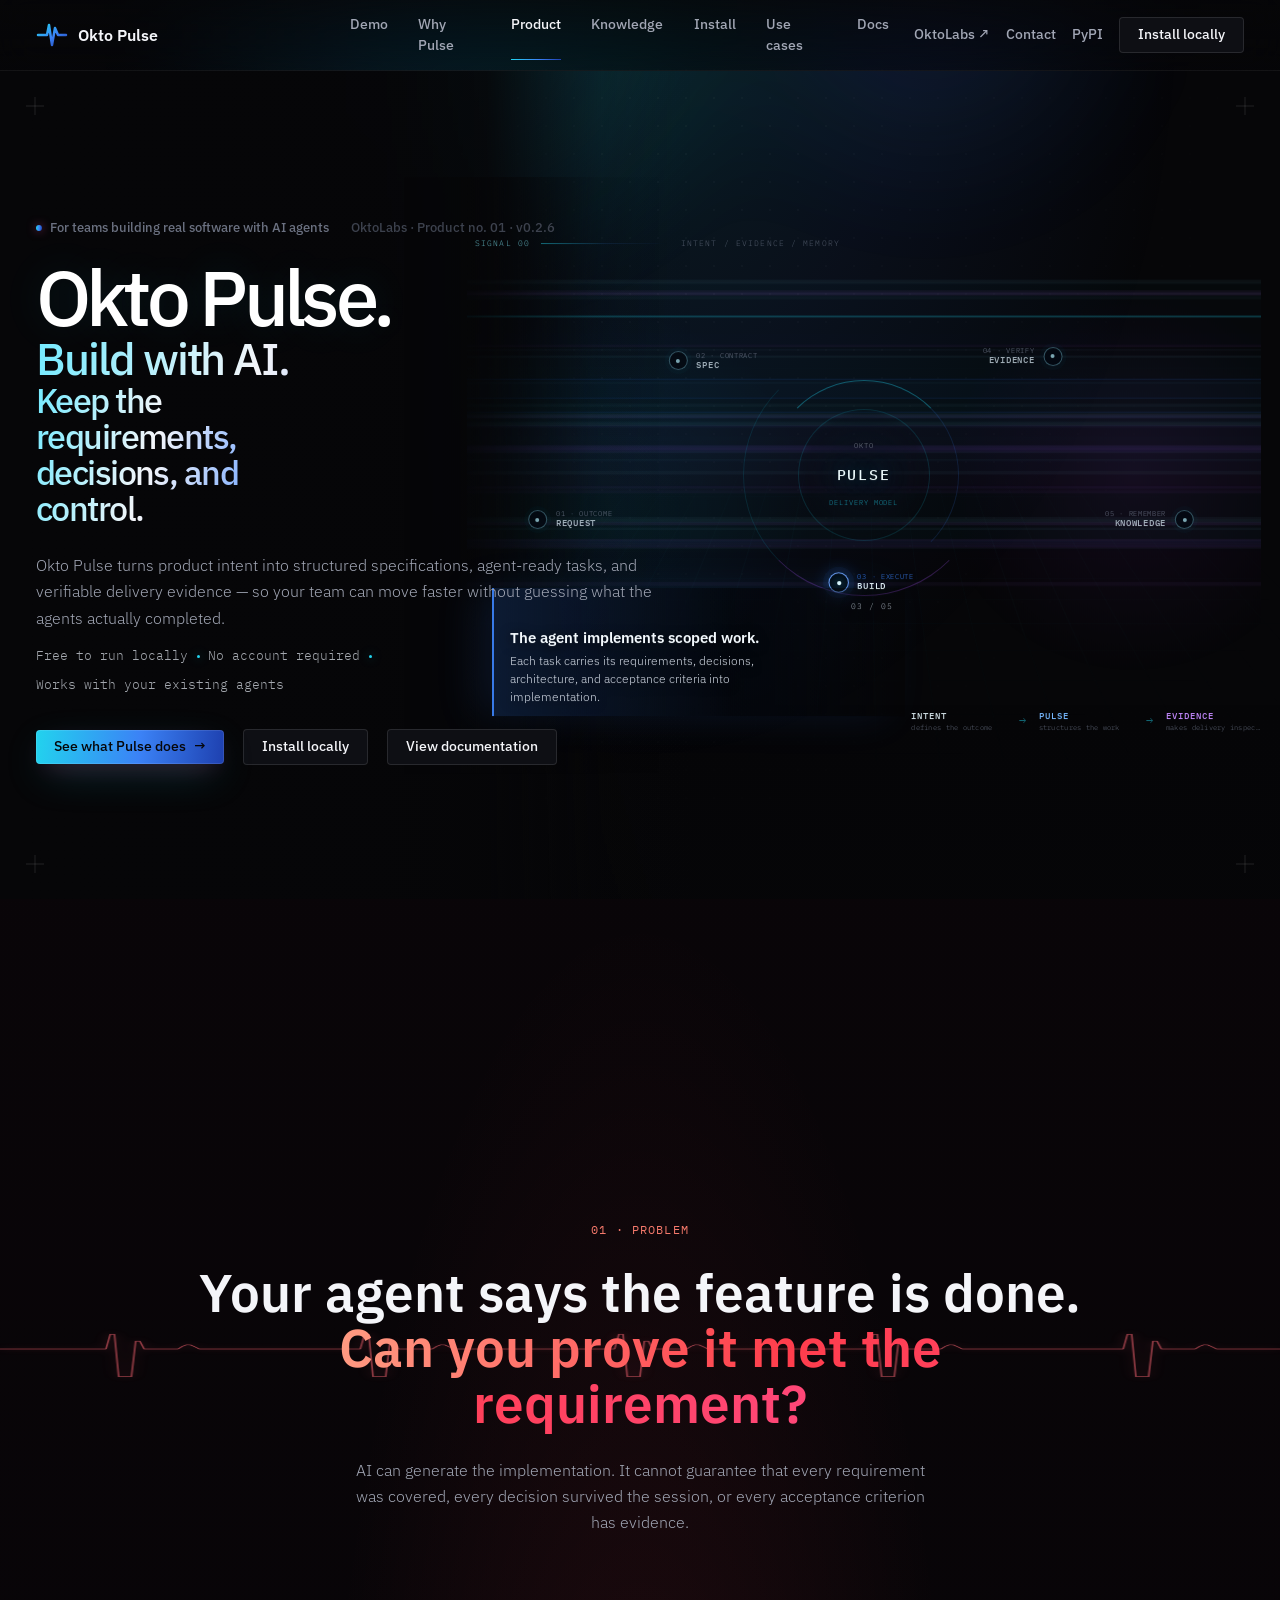
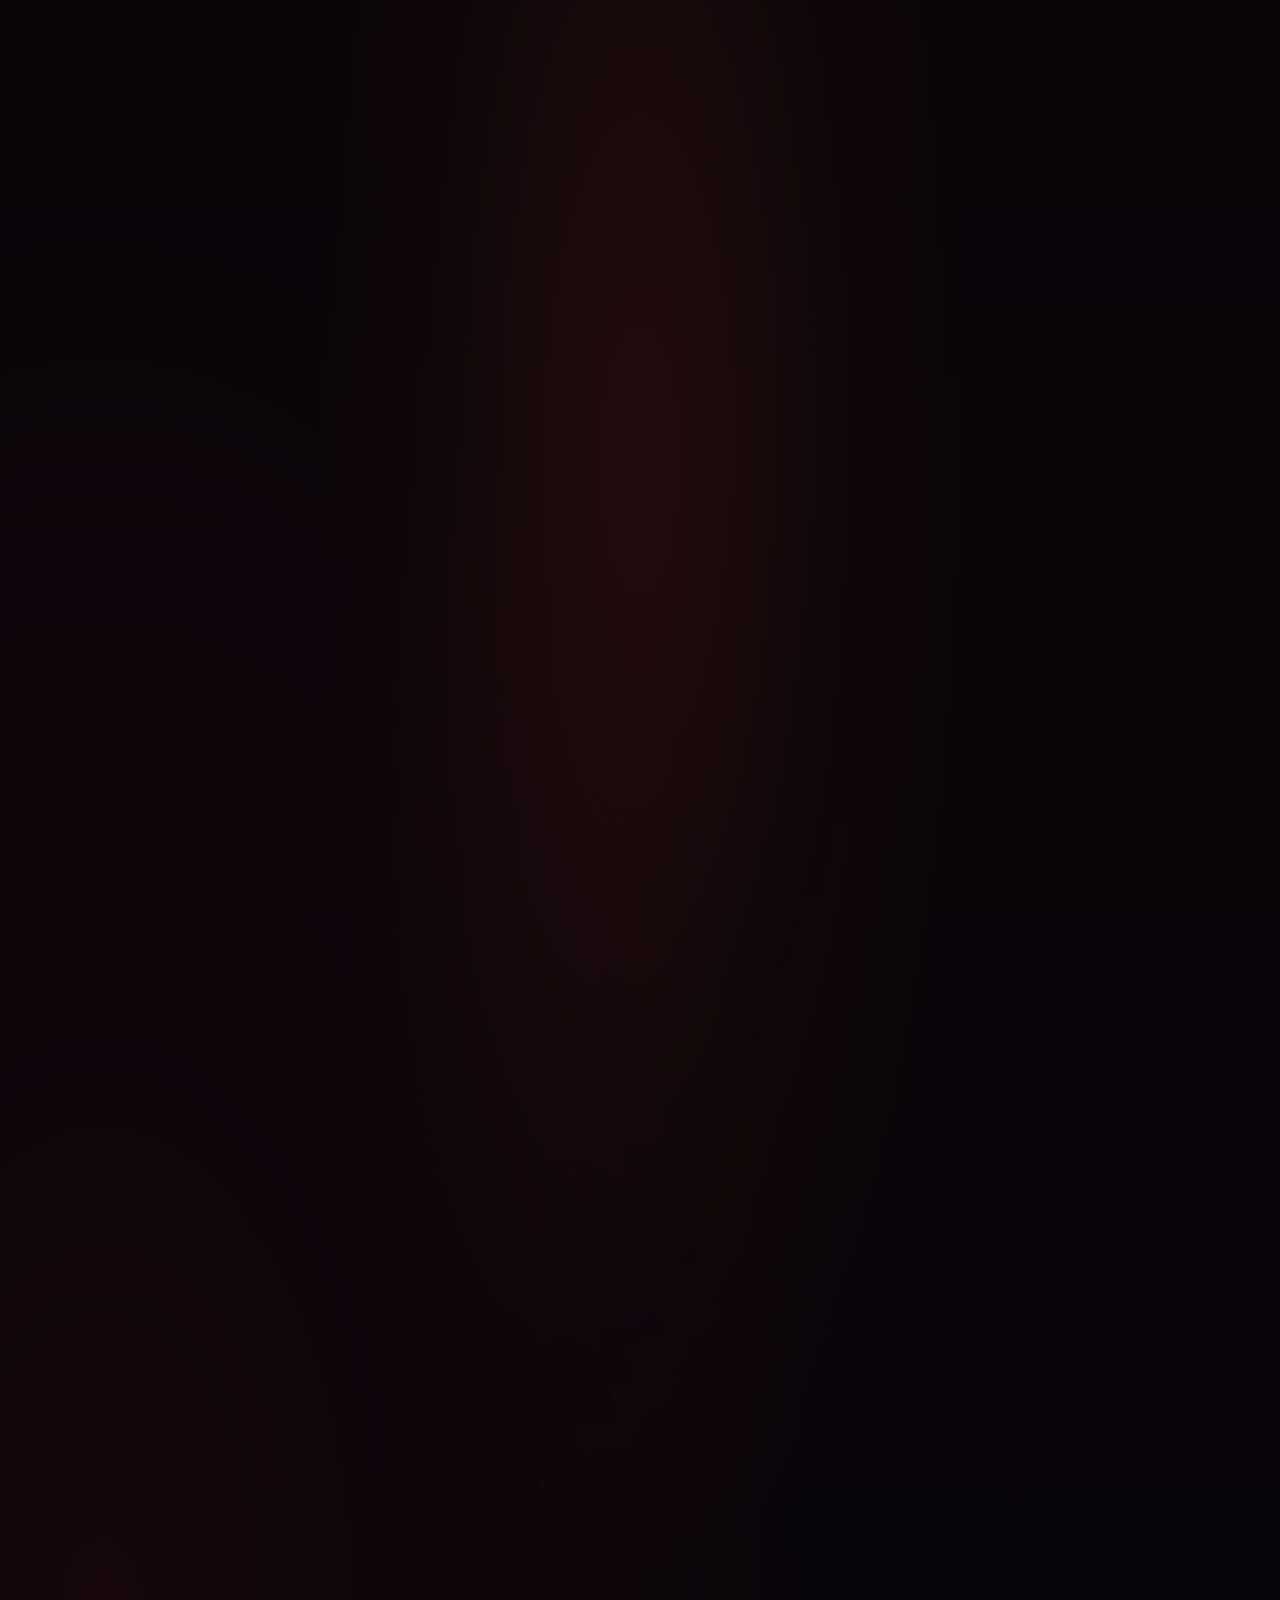
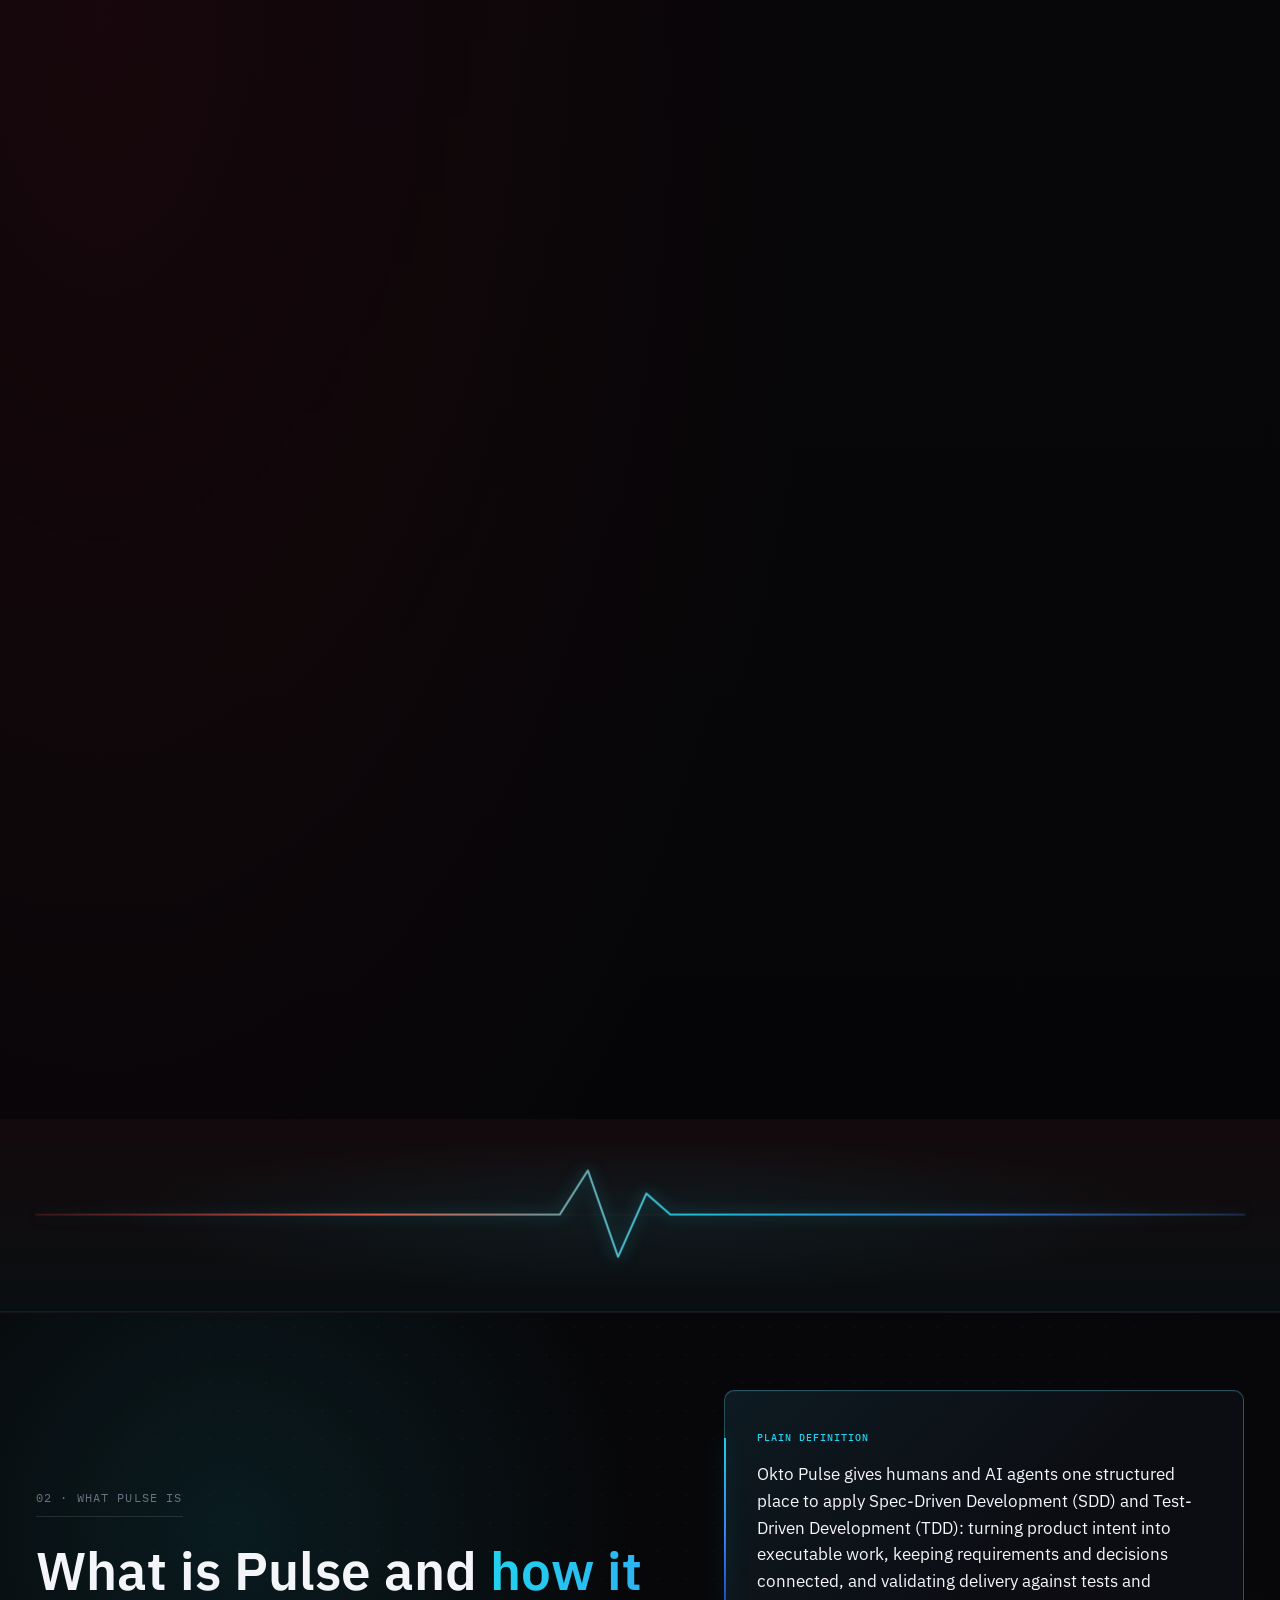
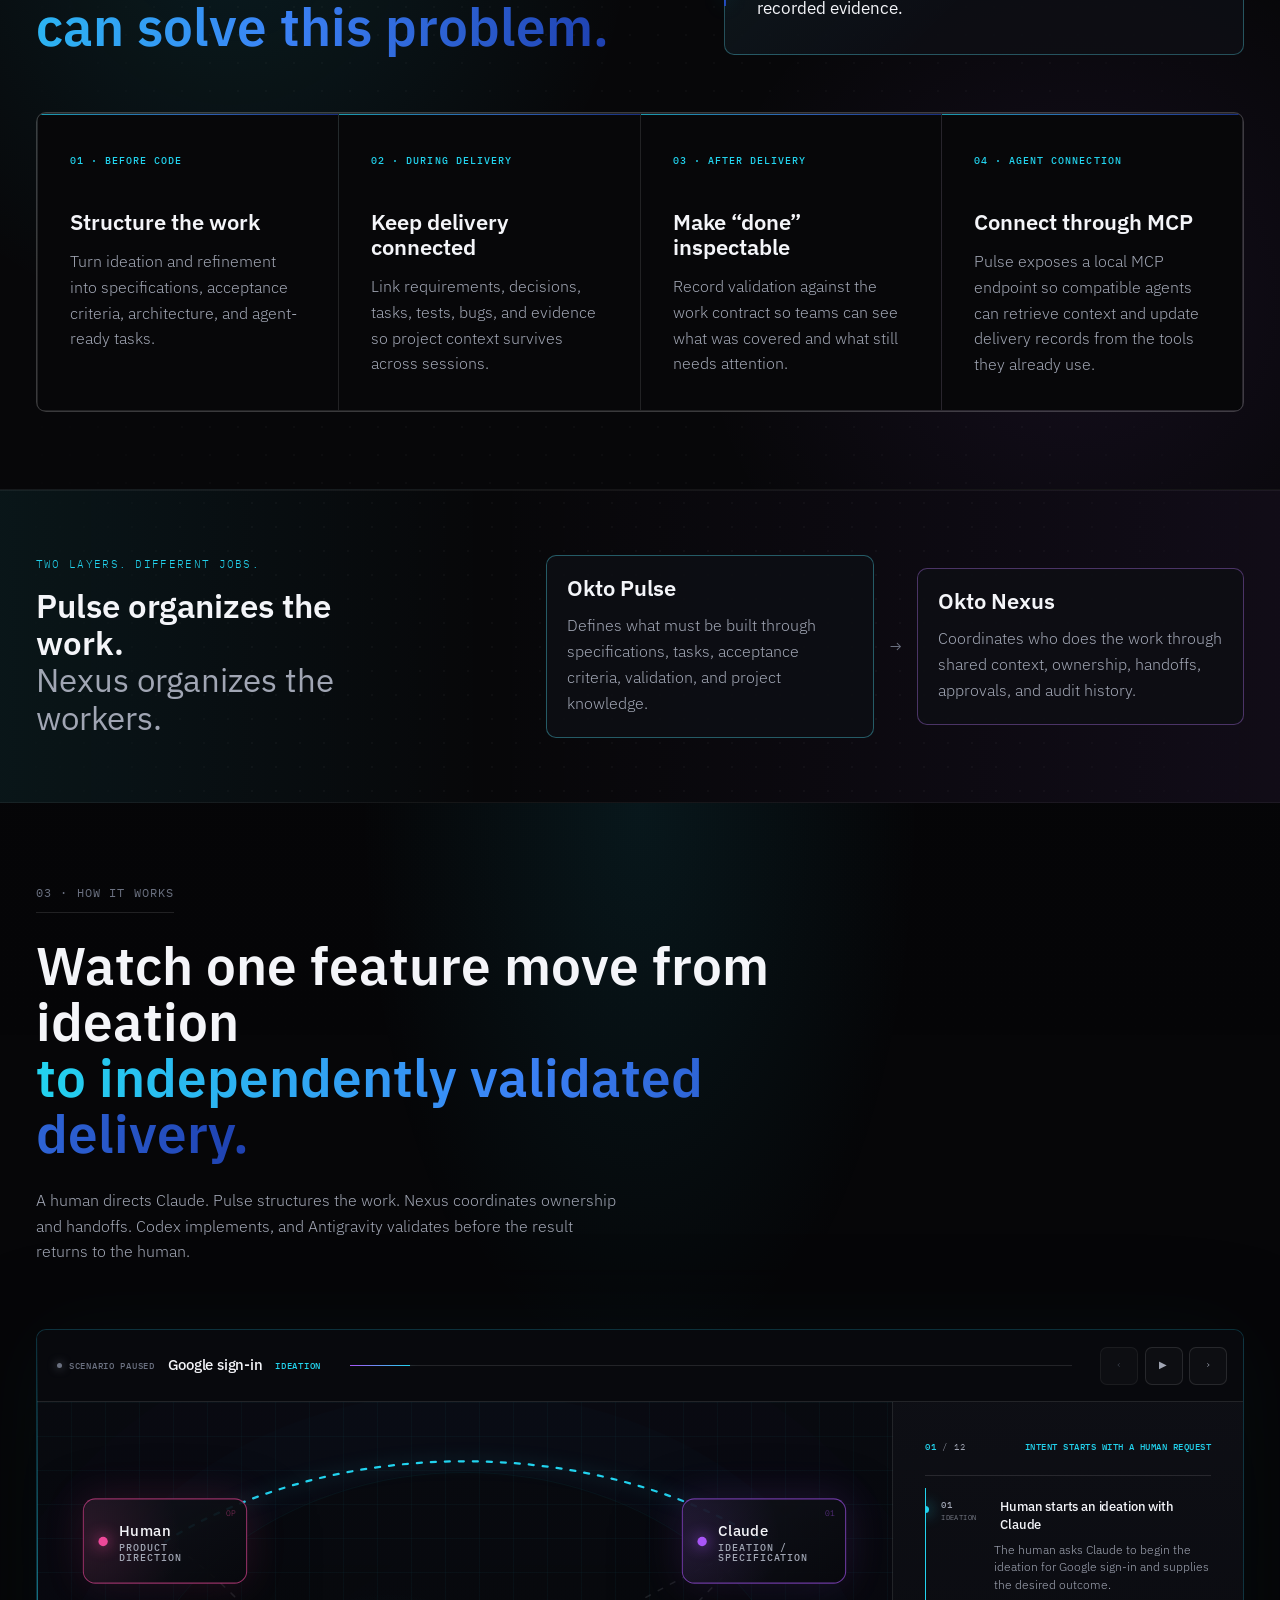
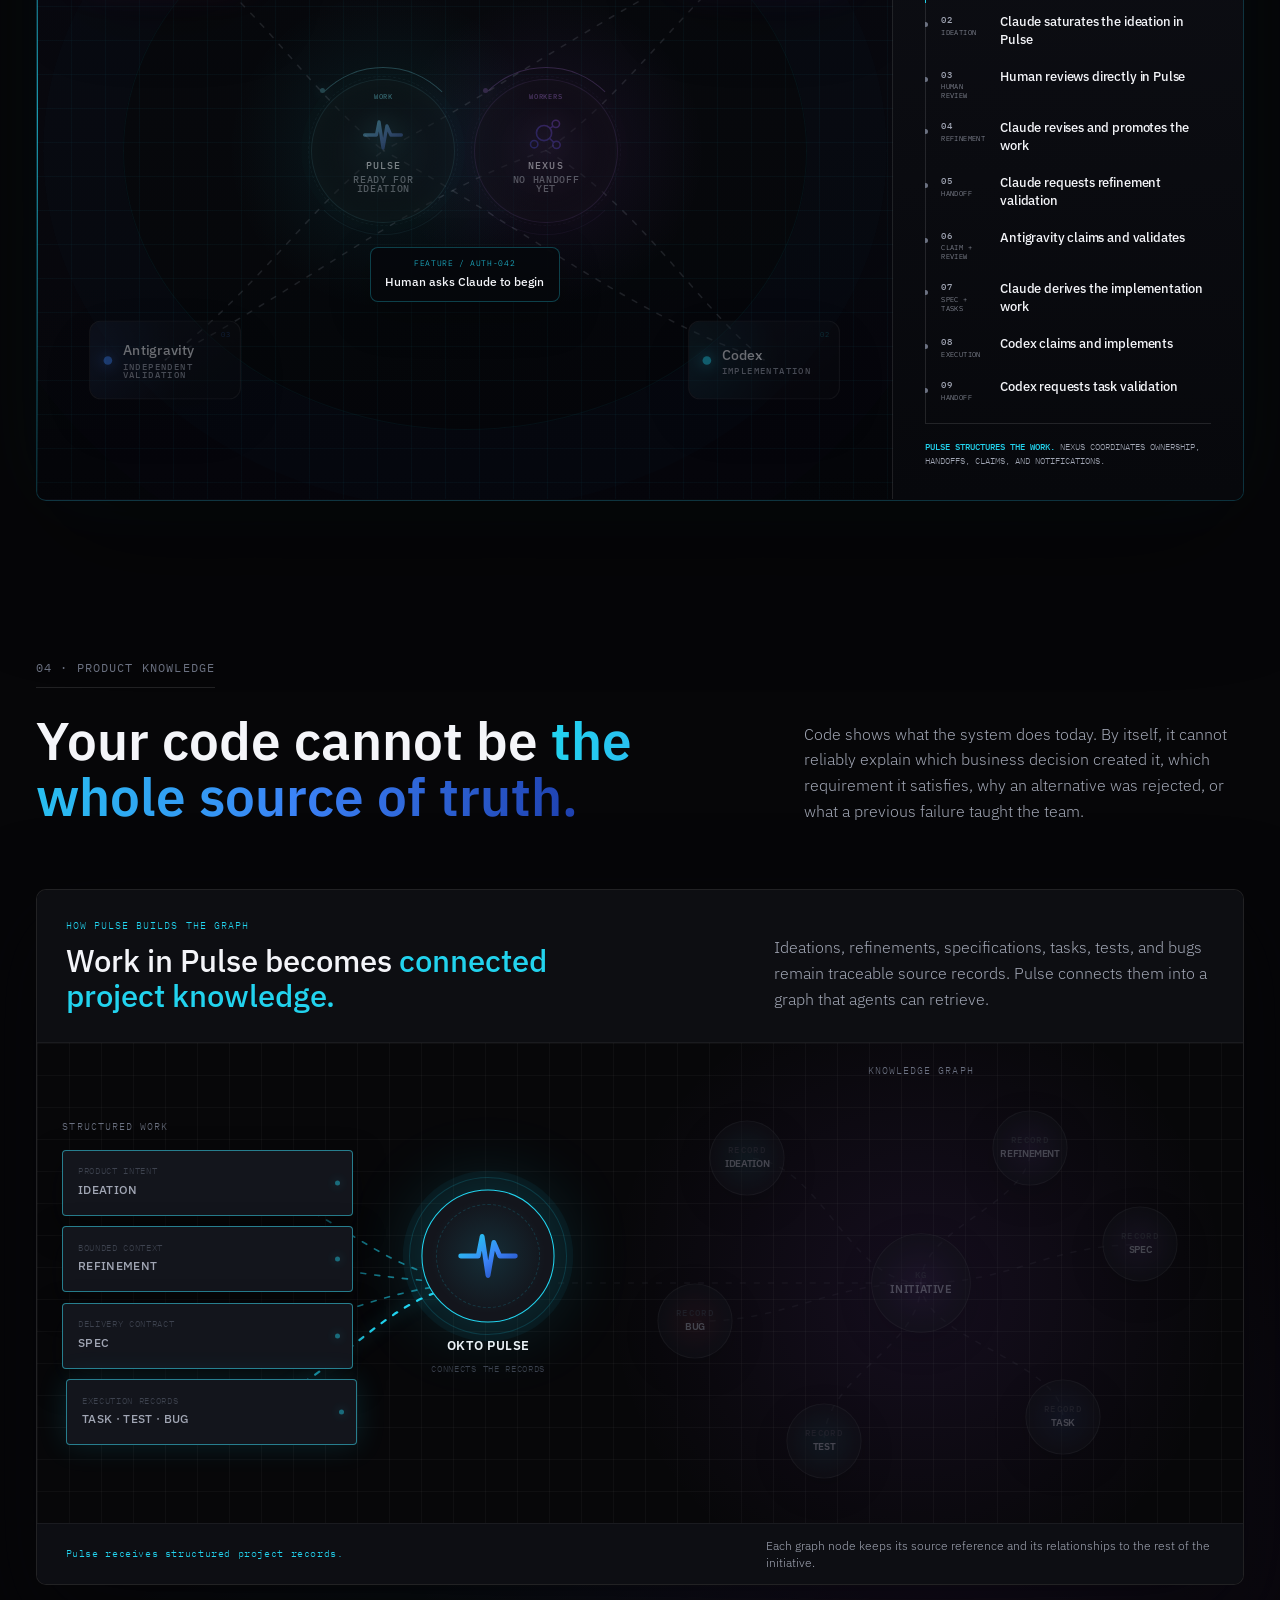
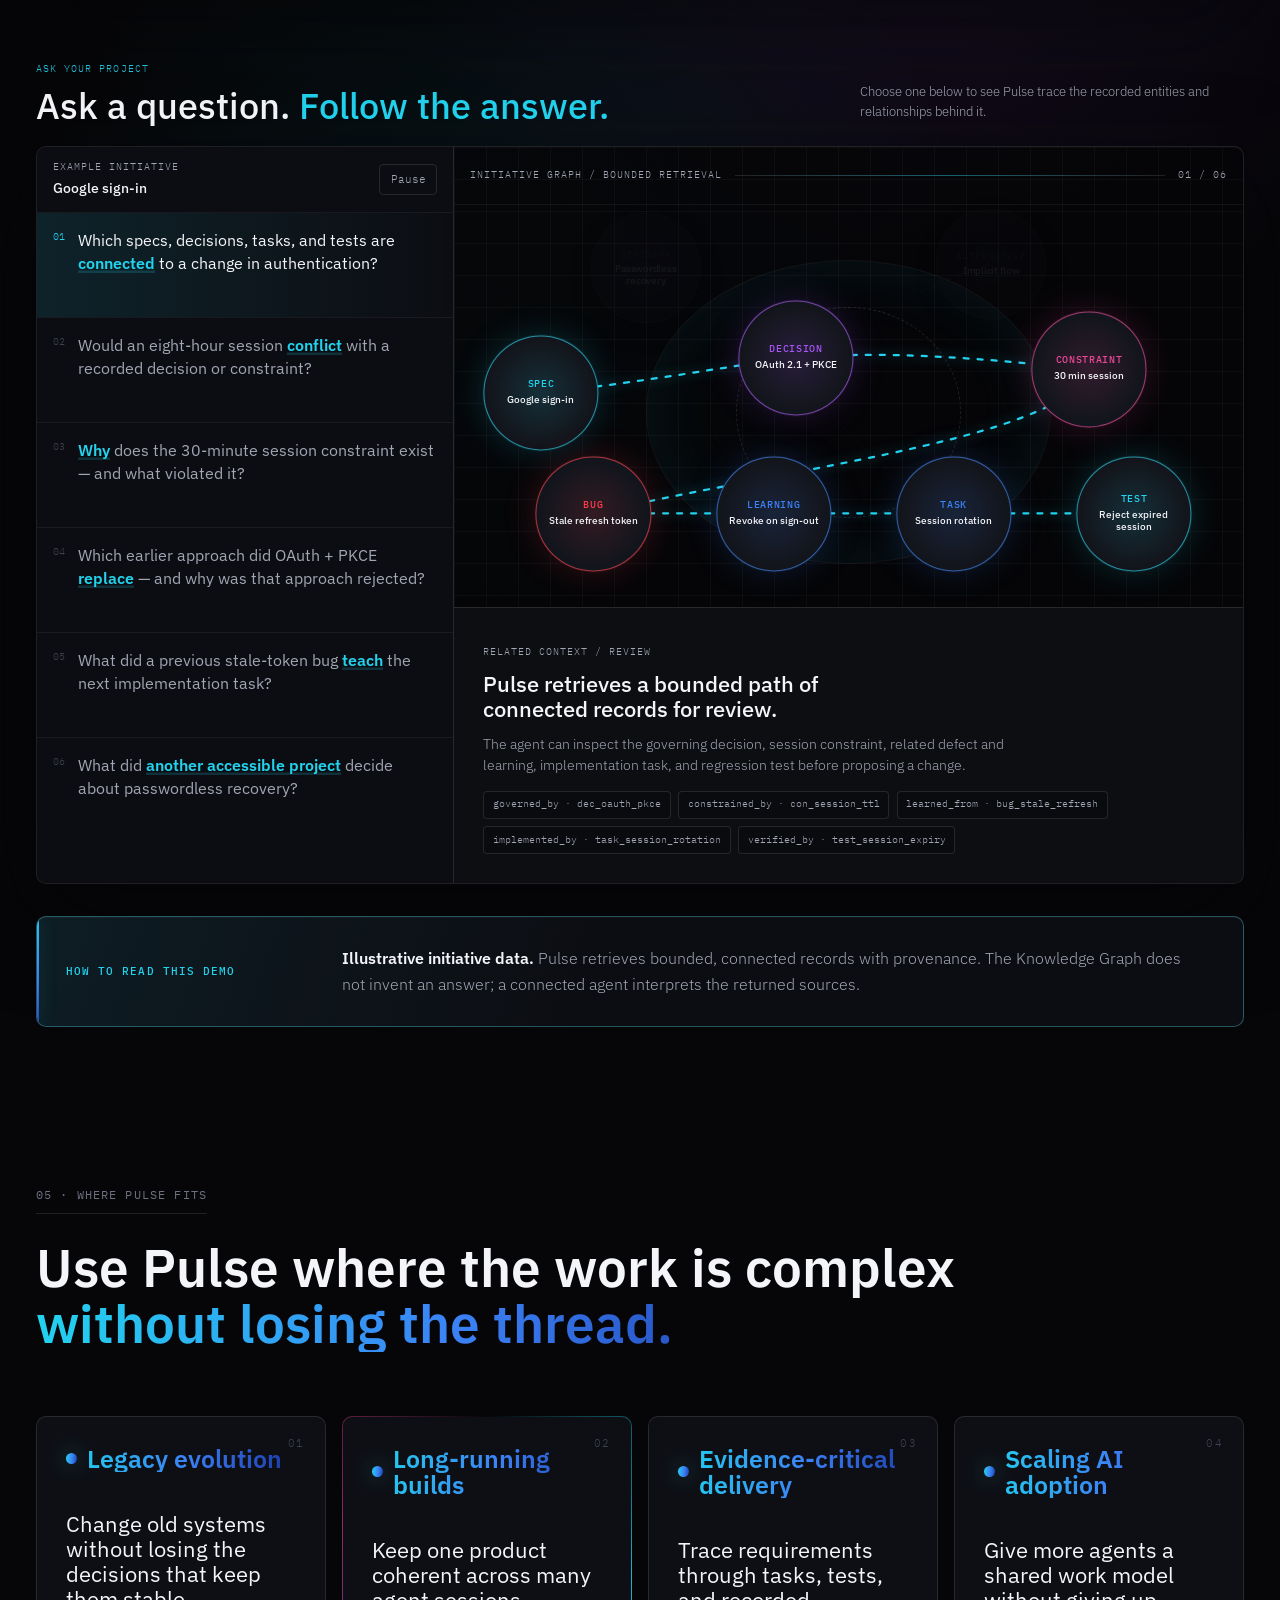
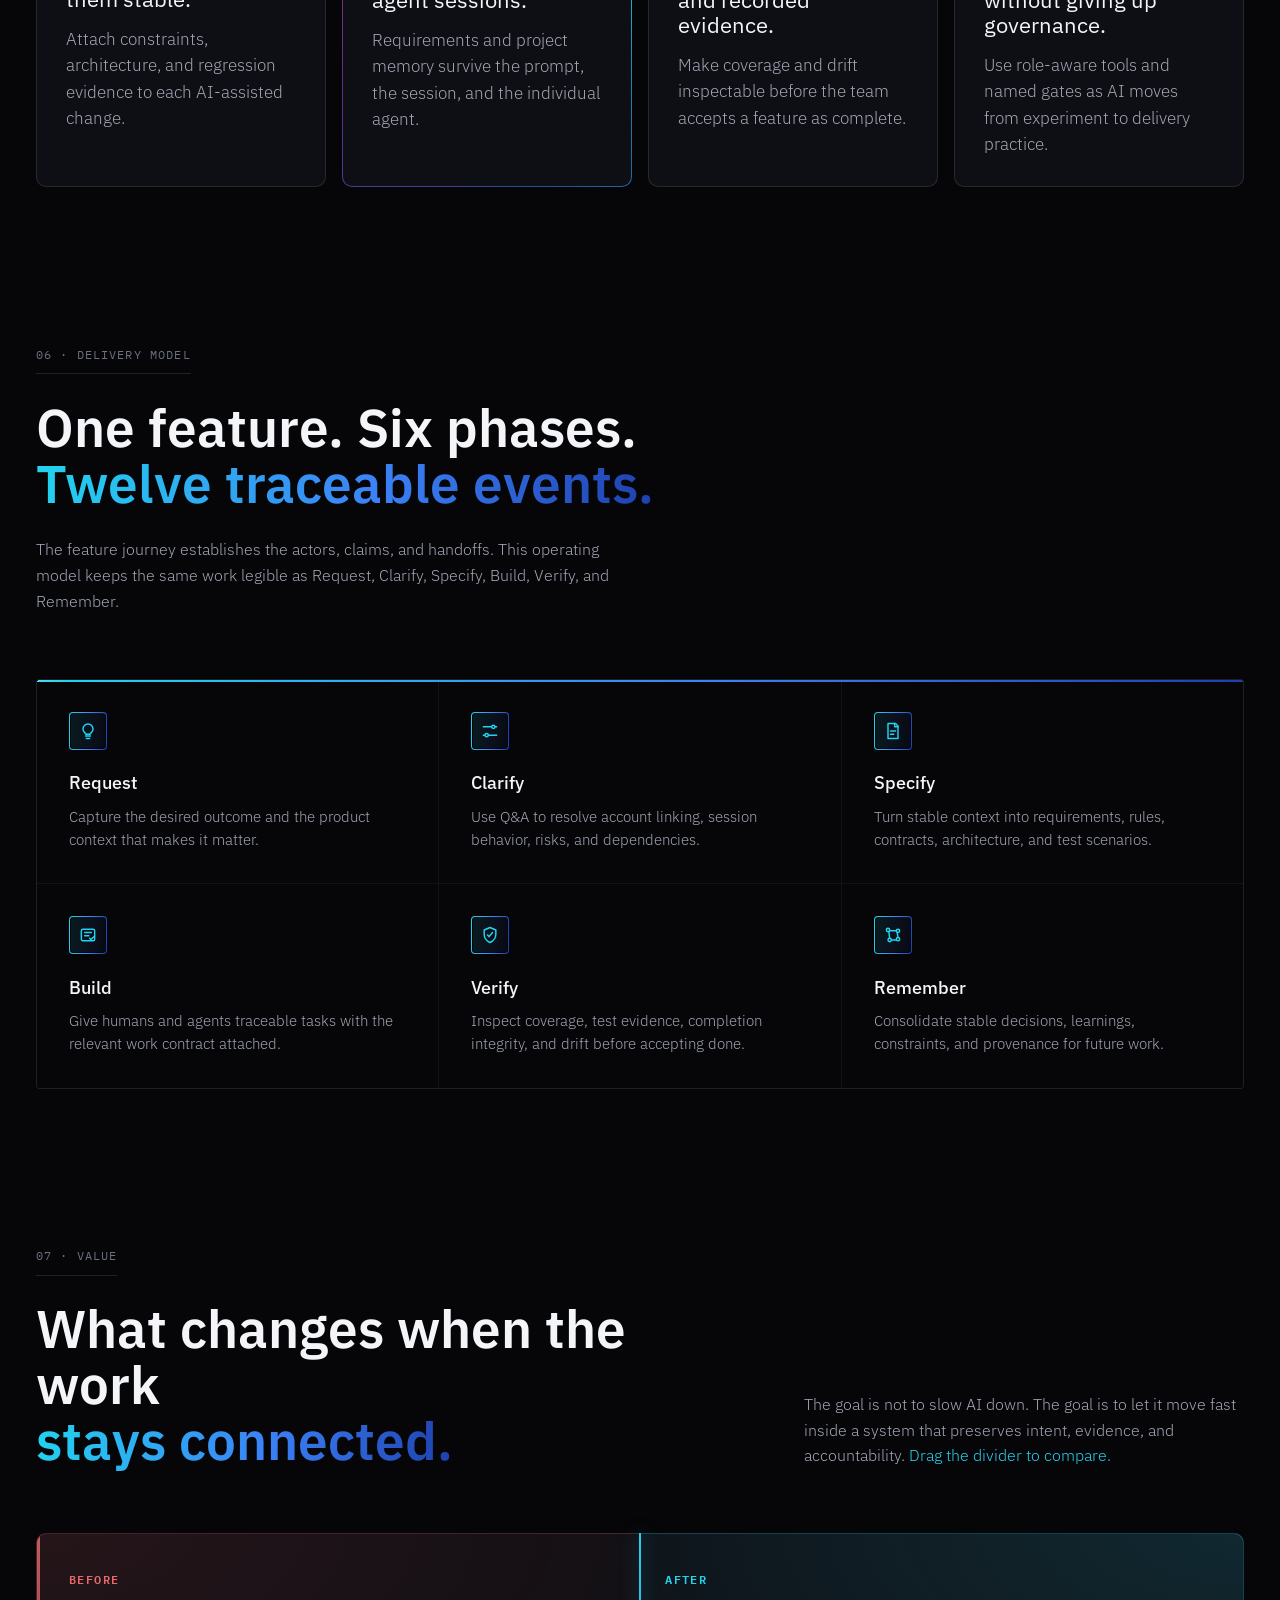
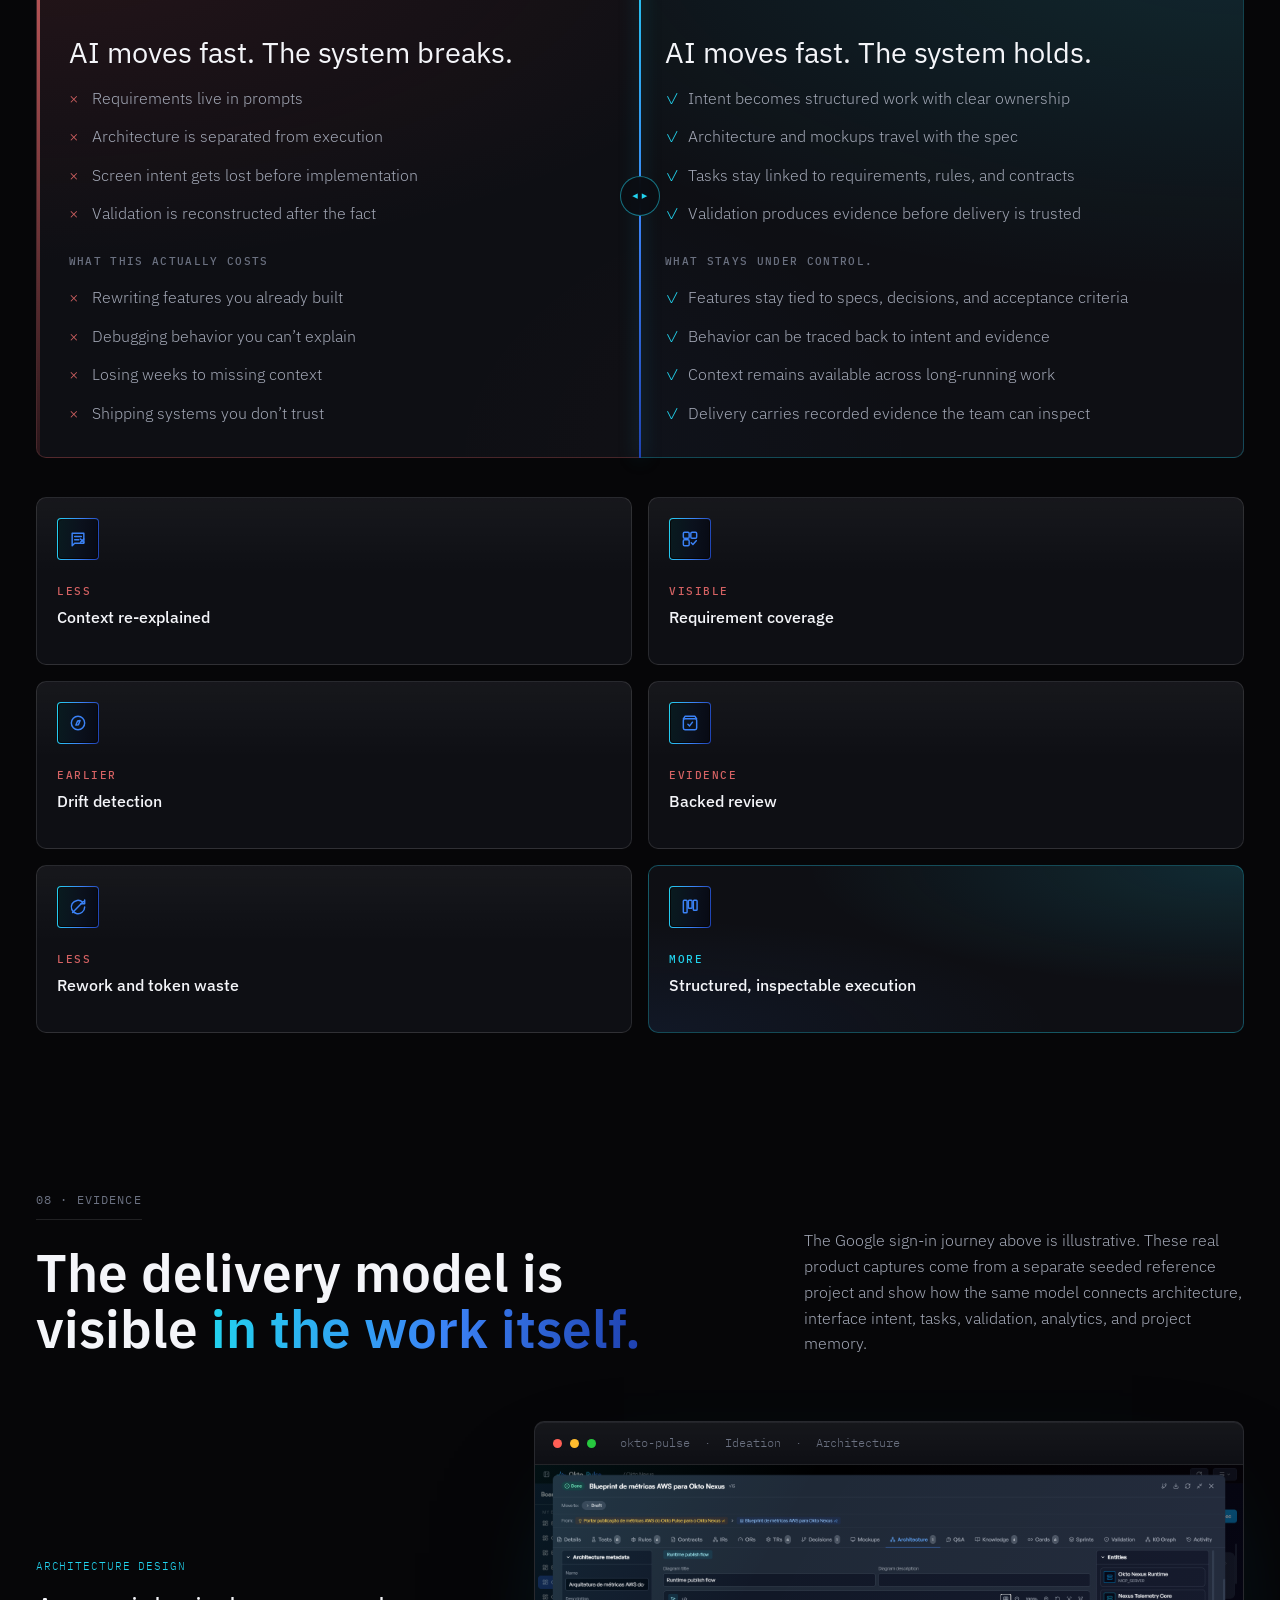
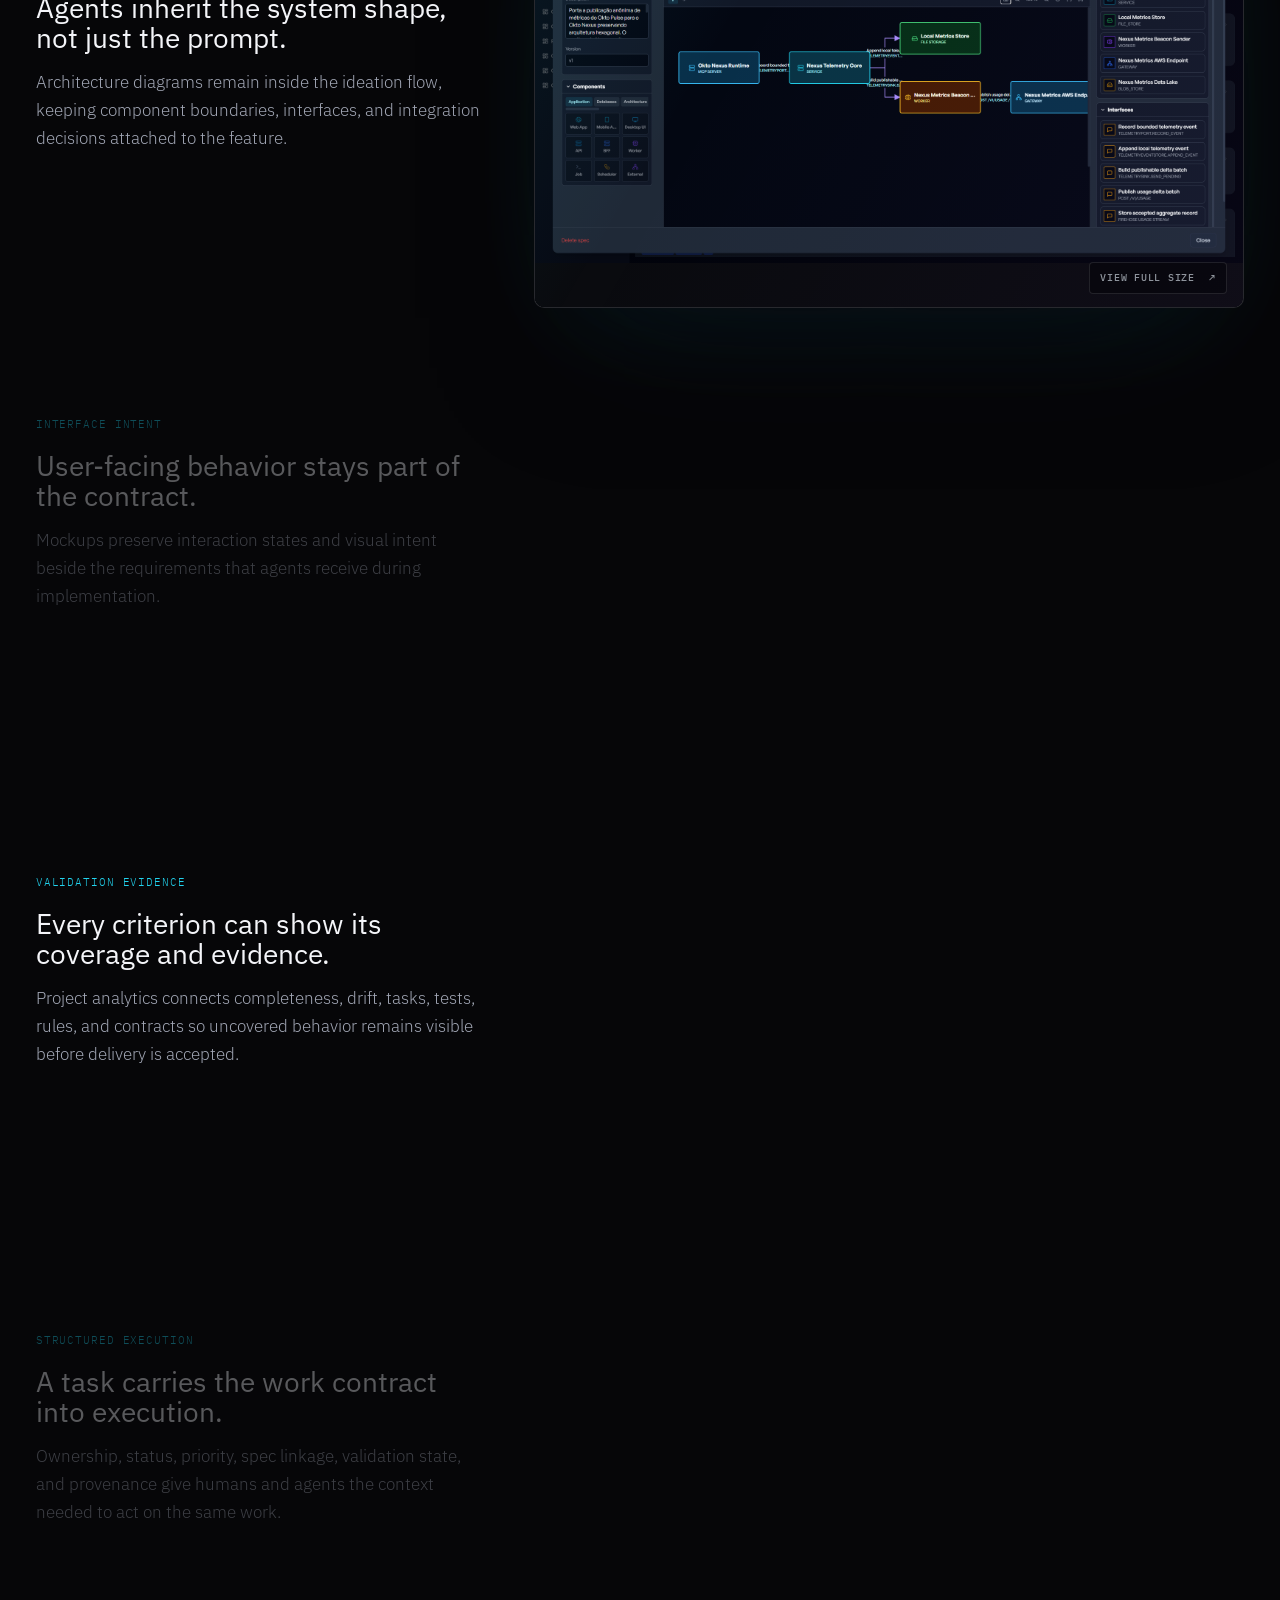
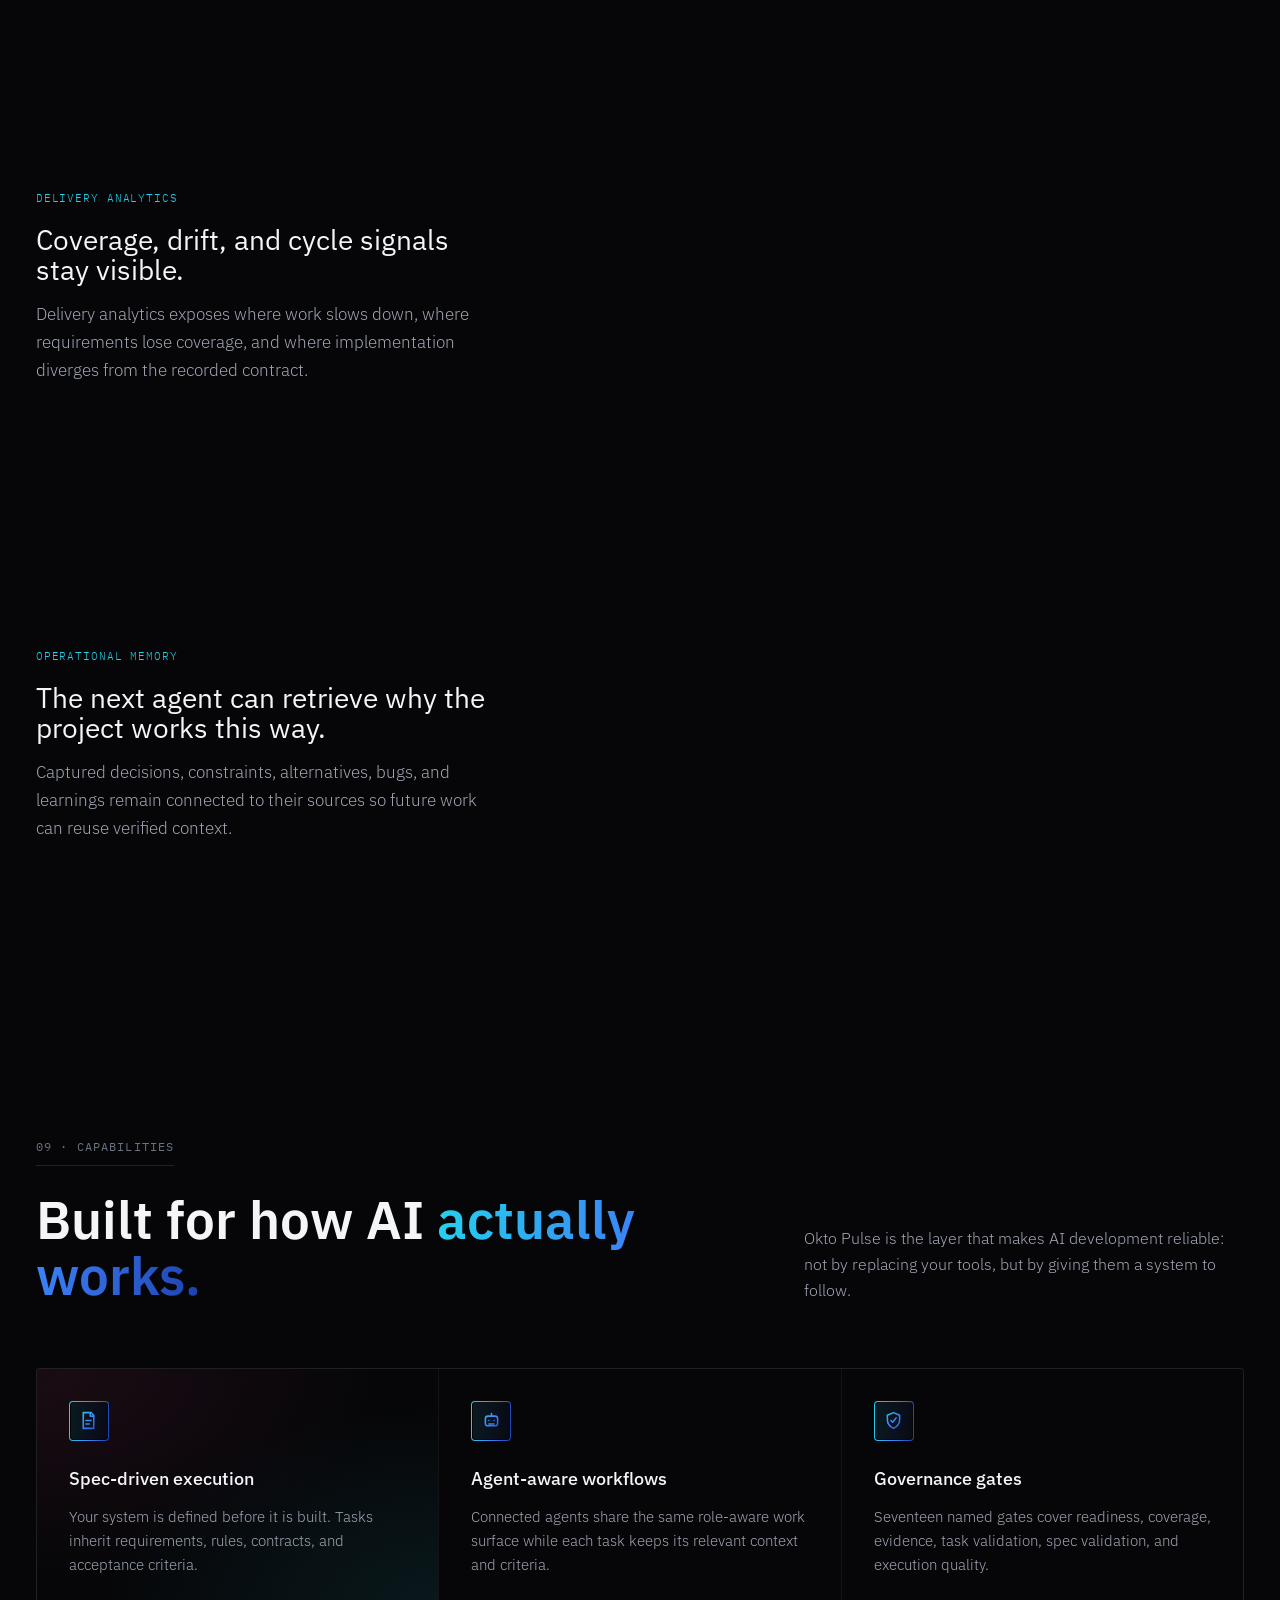
==== index.html @ bb8e1b3a "Fix mobile word-wrap and tag overlap in live-board demo panel .demo-row__text was inheriting overflo" ====
<!doctype html>
<html lang="en" class="no-js">
<head>
  <meta name="algolia-site-verification" content="B21150A4D9AC1BF3" />
  <meta charset="utf-8" />
  <meta name="viewport" content="width=device-width, initial-scale=1, viewport-fit=cover" />
  <title>Okto Pulse — Build with AI without losing control</title>
  <meta name="description" content="Turn product intent into structured specifications, agent-ready tasks, verifiable delivery evidence, and reusable project knowledge with Okto Pulse." />
  <meta property="og:type" content="website" />
  <meta property="og:url" content="https://oktolabs.ai/platform/pulse/" />
  <meta property="og:title" content="Okto Pulse — Build with AI without losing control" />
  <meta property="og:description" content="Keep requirements, decisions, tasks, tests, and delivery evidence connected while your AI agents build." />
  <meta property="og:image" content="https://oktolabs.ai/platform/pulse/assets/social/okto-pulse-share.png" />
  <meta property="og:image:secure_url" content="https://oktolabs.ai/platform/pulse/assets/social/okto-pulse-share.png" />
  <meta property="og:image:type" content="image/png" />
  <meta property="og:image:width" content="1200" />
  <meta property="og:image:height" content="630" />
  <meta name="twitter:card" content="summary_large_image" />
  <meta name="twitter:title" content="Okto Pulse — Build with AI without losing control" />
  <meta name="twitter:description" content="Structured specifications, agent-ready tasks, verifiable evidence, and project memory for AI-assisted software delivery." />
  <meta name="twitter:image" content="https://oktolabs.ai/platform/pulse/assets/social/okto-pulse-share.png" />
  <meta name="theme-color" content="#070709" />

  <link rel="icon" type="image/svg+xml" href="./assets/logos/pulse-icon.svg" />
  <link rel="icon" type="image/png" href="./assets/logos/pulse-dark-sq.png" />
  <link rel="canonical" href="https://oktolabs.ai/platform/pulse/" />
  <link rel="alternate" type="text/plain" href="/platform/pulse/llm.txt" title="Okto Pulse compact AI index" />
  <link rel="alternate" type="text/plain" href="/platform/pulse/llms.txt" title="Okto Pulse for language models" />
  <link rel="sitemap" type="application/xml" href="/sitemap-index.xml" />

  <link rel="preconnect" href="https://fonts.googleapis.com" />
  <link rel="preconnect" href="https://fonts.gstatic.com" crossorigin />
  <link
    href="https://fonts.googleapis.com/css2?family=IBM+Plex+Mono:wght@300;400;500&amp;family=IBM+Plex+Sans:wght@300;400;500;600;700&amp;display=swap"
    rel="stylesheet"
  />

  <link rel="stylesheet" href="./styles.css?v=20260814-uc13" />
  <script type="application/ld+json">
    {
      "@context": "https://schema.org",
      "@type": "SoftwareApplication",
      "name": "Okto Pulse",
      "applicationCategory": "DeveloperApplication",
      "operatingSystem": "Windows, macOS, Linux",
      "url": "https://oktolabs.ai/platform/pulse/",
      "description": "Okto Pulse turns product intent into structured specifications, agent-ready tasks, verifiable delivery evidence, and reusable project knowledge.",
      "image": "https://oktolabs.ai/platform/pulse/assets/social/okto-pulse-share.png",
      "publisher": {
        "@type": "Organization",
        "name": "OktoLabs",
        "url": "https://oktolabs.ai/"
      }
    }
  </script>

  <!-- Google Analytics 4 stub — real loader fires only after consent (see script.js) -->
  <script>
    document.documentElement.classList.replace("no-js", "js");
    window.dataLayer = window.dataLayer || [];
    window.gtag = function () { window.dataLayer.push(arguments); };
  </script>
</head>

<body>
  <!-- Ambient background: subtle dot grid + edge vignette -->
  <div class="ambient" aria-hidden="true">
    <canvas id="pulseDepthCanvas" class="pulse-depth-canvas" role="presentation" tabindex="-1"></canvas>
    <div class="ambient__grid"></div>
    <div class="ambient__vignette"></div>
    <div class="ambient__aurora"></div>
  </div>

  <!-- Navigation -->
  <header class="nav">
    <div class="nav__inner">
      <a class="nav__brand" href="#top" aria-label="Okto Pulse home">
        <img src="./assets/logos/pulse-icon.svg" alt="" class="nav__mark" width="32" height="32" />
        <span class="nav__wordmark">Okto Pulse</span>
      </a>
      <span class="nav__context" aria-hidden="true"></span>
      <nav class="nav__links" aria-label="Primary">
        <a href="#demo">Demo</a>
        <a href="#problem">Why Pulse</a>
        <a href="#evidence">Product</a>
        <a href="#knowledge">Knowledge</a>
        <a href="#install">Install</a>
        <a href="./use-cases.html">Use cases</a>
        <a href="https://docs.oktolabs.ai" rel="noopener">Docs</a>
      </nav>
      <div class="nav__cta">
        <a class="nav__ext" href="https://oktolabs.ai" rel="noopener">OktoLabs<span class="nav__ext-arrow">&nbsp;&#8599;</span></a>
        <a class="nav__ext" href="https://oktolabs.ai/contact/" rel="noopener">Contact</a>
        <a class="nav__ext" href="https://pypi.org/project/okto-pulse/" rel="noopener">PyPI</a>
        <a class="btn btn--quiet" href="#install">
          <span>Install locally</span>
        </a>
        <button class="nav__toggle" type="button" aria-expanded="false" aria-controls="mobileMenu" aria-label="Open menu">
          <span class="nav__toggle-line" aria-hidden="true"></span>
          <span class="nav__toggle-line" aria-hidden="true"></span>
        </button>
      </div>
    </div>
    <span class="nav__progress" aria-hidden="true"></span>
  </header>

  <!-- Mobile menu lives outside the header: the nav's backdrop-filter would
       otherwise become the containing block for this fixed panel -->
  <nav id="mobileMenu" class="mobile-menu" aria-label="Mobile" hidden>
    <div class="mobile-menu__links">
      <a href="#demo" style="--i:1">Demo</a>
      <a href="#problem" style="--i:2">Why Pulse</a>
      <a href="#evidence" style="--i:3">Product</a>
      <a href="#knowledge" style="--i:4">Knowledge</a>
      <a href="#mcp" style="--i:5">How it connects</a>
      <a href="#install" style="--i:6">Install</a>
      <a href="./use-cases.html" style="--i:7">Use cases</a>
      <a href="https://docs.oktolabs.ai" rel="noopener" style="--i:8">Docs</a>
    </div>
    <div class="mobile-menu__meta" style="--i:9">
      <a href="https://oktolabs.ai" rel="noopener">OktoLabs&nbsp;&#8599;</a>
      <a href="https://oktolabs.ai/contact/" rel="noopener">Contact&nbsp;&#8599;</a>
      <a href="https://pypi.org/project/okto-pulse/" rel="noopener">PyPI&nbsp;&#8599;</a>
      <a href="https://github.com/OktoLabsAI/okto-pulse" rel="noopener">GitHub&nbsp;&#8599;</a>
    </div>
    <a class="btn btn--primary mobile-menu__cta" href="#install" style="--i:10">
      <span>Get started</span>
      <span class="btn__arrow" aria-hidden="true">→</span>
    </a>
  </nav>

  <main id="top">
    <!-- ───────────────────── HERO ───────────────────── -->
    <section class="hero" aria-labelledby="hero-title" data-depth-scene="hero" data-depth-title="Signal" data-depth-number="00">
      <div class="hero__inner">
        <div class="hero__copy">
          <div class="hero__meta">
            <span class="tag tag--dot">For teams building real software with AI agents</span>
            <span class="tag tag--thin">OktoLabs &middot; Product no. 01 &middot; v0.2.6</span>
          </div>

          <h1 id="hero-title" class="hero__title">
            <span class="line line--brand">Okto Pulse.</span>
            <span class="line line--promise">Build with AI.</span>
            <span class="line line--promise">Keep the requirements, decisions, and control.</span>
          </h1>

          <p class="hero__lead">
            Okto Pulse turns product intent into structured specifications, agent-ready tasks,
            and verifiable delivery evidence — so your team can move faster without guessing
            what the agents actually completed.
          </p>

          <p class="hero__trust">
            <span>Free to run locally</span><i aria-hidden="true"></i><span>No account required</span><i aria-hidden="true"></i><span>Works with your existing agents</span>
          </p>

          <div class="hero__actions">
            <a class="btn btn--primary" href="#what-is-pulse">
              <span>See what Pulse does</span>
              <span class="btn__arrow" aria-hidden="true">→</span>
            </a>
            <a class="btn btn--quiet" href="#install">
              <span>Install locally</span>
            </a>
            <a class="btn btn--quiet" href="https://docs.oktolabs.ai" rel="noopener">
              <span>View documentation</span>
            </a>
          </div>

        </div>

        <aside class="hero__visual" aria-label="Interactive Okto Pulse delivery graph">
          <div class="hero-system" data-hero-system data-active="0" role="group" aria-label="From product idea to durable project memory">
            <div class="hero-system__mark" aria-hidden="true">
              <span>SIGNAL 00</span>
              <i></i>
              <span>INTENT / EVIDENCE / MEMORY</span>
            </div>

            <div class="hero-system__viewport" data-hero-viewport>
              <canvas class="hero-system__canvas" data-hero-canvas aria-hidden="true"></canvas>

              <div class="hero-system__core" aria-hidden="true">
                <span>OKTO</span>
                <strong>PULSE</strong>
                <small>DELIVERY MODEL</small>
              </div>

              <ol class="hero-system__nodes" aria-label="Delivery lifecycle stages">
                <li class="hero-system__node hero-system__node--idea is-active">
                  <button type="button" data-hero-stage="0" aria-pressed="true" aria-controls="heroSystemReadout" aria-label="Request: the desired outcome enters Pulse">
                    <span class="hero-system__beacon" aria-hidden="true"><i></i></span>
                    <span class="hero-system__node-copy"><small>01 · OUTCOME</small><strong>REQUEST</strong></span>
                  </button>
                </li>
                <li class="hero-system__node hero-system__node--sdd">
                  <button type="button" data-hero-stage="1" aria-pressed="false" aria-controls="heroSystemReadout" aria-label="Specification: ambiguities become an explicit delivery contract">
                    <span class="hero-system__beacon" aria-hidden="true"><i></i></span>
                    <span class="hero-system__node-copy"><small>02 · CONTRACT</small><strong>SPEC</strong></span>
                  </button>
                </li>
                <li class="hero-system__node hero-system__node--sdlc">
                  <button type="button" data-hero-stage="2" aria-pressed="false" aria-controls="heroSystemReadout" aria-label="Build: the agent implements the scoped work">
                    <span class="hero-system__beacon" aria-hidden="true"><i></i></span>
                    <span class="hero-system__node-copy"><small>03 · EXECUTE</small><strong>BUILD</strong></span>
                  </button>
                </li>
                <li class="hero-system__node hero-system__node--evidence">
                  <button type="button" data-hero-stage="3" aria-pressed="false" aria-controls="heroSystemReadout" aria-label="Verify: tests and evidence are checked against the requirement">
                    <span class="hero-system__beacon" aria-hidden="true"><i></i></span>
                    <span class="hero-system__node-copy"><small>04 · VERIFY</small><strong>EVIDENCE</strong></span>
                  </button>
                </li>
                <li class="hero-system__node hero-system__node--graph">
                  <button type="button" data-hero-stage="4" aria-pressed="false" aria-controls="heroSystemReadout" aria-label="Remember: decisions and outcomes become reusable project knowledge">
                    <span class="hero-system__beacon" aria-hidden="true"><i></i></span>
                    <span class="hero-system__node-copy"><small>05 · REMEMBER</small><strong>KNOWLEDGE</strong></span>
                  </button>
                </li>
              </ol>

              <div class="hero-system__readout" id="heroSystemReadout">
                <span class="hero-system__readout-kicker" data-hero-kicker>01 · REQUEST</span>
                <strong data-hero-title>“Let customers sign in with Google.”</strong>
                <p data-hero-description>The desired outcome enters Pulse before an agent writes code.</p>
                <span class="hero-system__readout-count" data-hero-count aria-hidden="true">01 / 05</span>
              </div>
              <p class="sr-only" data-hero-announcer aria-live="polite"></p>
            </div>

            <div class="hero-system__equation" aria-label="Intent becomes a delivery contract, evidence makes the result inspectable, and the graph preserves the decisions.">
              <span><b>INTENT</b><small>defines the outcome</small></span>
              <i aria-hidden="true">→</i>
              <span><b>PULSE</b><small>structures the work</small></span>
              <i aria-hidden="true">→</i>
              <span><b>EVIDENCE</b><small>makes delivery inspectable</small></span>
            </div>
          </div>
        </aside>

      </div>

      <!-- Corner crosshairs as technical accents -->
      <span class="crosshair crosshair--tl" aria-hidden="true"></span>
      <span class="crosshair crosshair--tr" aria-hidden="true"></span>
      <span class="crosshair crosshair--bl" aria-hidden="true"></span>
      <span class="crosshair crosshair--br" aria-hidden="true"></span>
    </section>

    <!-- ──────────── ACT 1 · PROBLEM — the signal degrades (pinned scene) ──────────── -->
    <section id="problem" class="section section--problem act1" data-depth-scene="problem" data-depth-title="Noise" data-depth-number="01">
      <div class="act1__track">
        <div class="act1__stage" data-phase="0">
          <canvas class="act1__ekg" aria-hidden="true"></canvas>

          <div class="act1__scene act1__scene--head">
            <header class="section__head act1__head">
              <span class="section__eyebrow">01 · PROBLEM</span>
              <h2 class="section__title">
                Your agent says the feature is done. <br />
                <em>Can you prove it met the requirement?</em>
              </h2>
              <p class="section__lede">
                AI can generate the implementation. It cannot guarantee that every requirement was covered,
                every decision survived the session, or every acceptance criterion has evidence.
              </p>
            </header>
          </div>

          <div class="act1__scene act1__scene--cards">
            <div class="problem__grid">
        <article class="risk-card" style="--risk-i:1">
          <div class="risk-card__top">
            <span class="context-icon risk-card__icon" aria-hidden="true">
              <svg viewBox="0 0 24 24" role="img">
                <path d="M4 7h16" />
                <path d="M4 12h10" />
                <path d="M4 17h6" />
                <path d="m16 15 4 4" />
                <path d="m20 15-4 4" />
              </svg>
            </span>
          </div>
          <h3>Context gets lost</h3>
          <p>Long-running work turns into disconnected prompts, partial memory, and repeated explanations.</p>
        </article>
        <article class="risk-card" style="--risk-i:2">
          <div class="risk-card__top">
            <span class="context-icon risk-card__icon" aria-hidden="true">
              <svg viewBox="0 0 24 24" role="img">
                <path d="M5 5h14v12H7l-2 2z" />
                <path d="M8 9h8" />
                <path d="M8 13h4" />
                <path d="m15 15 4 4" />
              </svg>
            </span>
          </div>
          <h3>Decisions disappear</h3>
          <p>Architecture, trade-offs, and constraints live in chat history instead of the project system.</p>
        </article>
        <article class="risk-card" style="--risk-i:3">
          <div class="risk-card__top">
            <span class="context-icon risk-card__icon" aria-hidden="true">
              <svg viewBox="0 0 24 24" role="img">
                <path d="M6 3h9l3 3v15H6z" />
                <path d="M14 3v4h4" />
                <path d="M9 12h4" />
                <path d="M9 16h3" />
                <path d="m15 14 4 4" />
                <path d="m19 14-4 4" />
              </svg>
            </span>
          </div>
          <h3>Specs are ignored</h3>
          <p>Agents can move quickly while drifting away from the original requirement and acceptance criteria.</p>
        </article>
        <article class="risk-card" style="--risk-i:4">
          <div class="risk-card__top">
            <span class="context-icon risk-card__icon" aria-hidden="true">
              <svg viewBox="0 0 24 24" role="img">
                <path d="M12 3 19 6v5c0 5-3 8-7 10-4-2-7-5-7-10V6z" />
                <path d="M12 8v5" />
                <path d="M12 17h.01" />
              </svg>
            </span>
          </div>
          <h3>Validation becomes subjective</h3>
          <p>Done means “it seems to work” instead of evidence tied to requirements, tests, and delivery.</p>
        </article>
            </div>
          </div>

          <div class="act1__scene act1__scene--console">
            <p class="problem__mid" data-kinetic>
              The system keeps moving. <span>The understanding does not.</span>
            </p>

            <div class="problem__bottom">
        <div class="loss-console" aria-label="AI delivery risk signals" data-scramble-console>
          <div class="loss-console__chrome" aria-hidden="true">
            <span></span><span></span><span></span>
            <strong>control-loss.trace</strong>
          </div>
<pre><code><span class="loss-console__line" style="--line-i:1"><span class="loss-console__key" data-scramble="intent.status">intent.status</span><span class="loss-console__op">=</span><span class="loss-console__value" data-scramble="&quot;unclear&quot;">"unclear"</span></span>
<span class="loss-console__line" style="--line-i:2"><span class="loss-console__key" data-scramble="spec.coverage">spec.coverage</span><span class="loss-console__op">=</span><span class="loss-console__value" data-scramble="&quot;unknown&quot;">"unknown"</span></span>
<span class="loss-console__line" style="--line-i:3"><span class="loss-console__key" data-scramble="task.drift">task.drift</span><span class="loss-console__op">=</span><span class="loss-console__value" data-scramble="&quot;rising&quot;">"rising"</span></span>
<span class="loss-console__line" style="--line-i:4"><span class="loss-console__key" data-scramble="delivery.evidence">delivery.evidence</span><span class="loss-console__op">=</span><span class="loss-console__value" data-scramble="&quot;missing&quot;">"missing"</span></span></code></pre>
        </div>
      </div>

            <p class="act1__when-lede">
              Okto Pulse matters most when AI speed starts to outpace the team's ability to explain,
              trace, and validate the system.
            </p>
            <ul class="act1__when" aria-label="When this becomes unavoidable">
              <li>Your project runs longer than a few days</li>
              <li>You rely on AI for implementation</li>
              <li>You stop trusting what was built</li>
              <li>You can't trace behavior back to intent</li>
            </ul>
          </div>

          <div class="act1__scene act1__scene--finale">
            <p class="problem__close" data-kinetic>
              This does not break immediately.
              <span>It breaks when it matters.</span>
            </p>
            <p class="when__impact" data-kinetic>
              If you're building with AI, <span>you will hit this point.</span>
            </p>
          </div>
        </div>
      </div>
    </section>

    <!-- One pulse separates the problem from the solution. -->
    <div class="resus resus--divider" aria-hidden="true">
      <svg viewBox="0 0 1200 120" preserveAspectRatio="none" focusable="false">
        <defs>
          <linearGradient id="resusGradient" x1="0" y1="0" x2="1" y2="0">
            <stop class="resus__stop--chaos" offset="0%" stop-opacity="0.15" />
            <stop class="resus__stop--chaos-hot" offset="28%" />
            <stop offset="54%" stop-color="#22d3ee" />
            <stop offset="78%" stop-color="#3b82f6" />
            <stop offset="100%" stop-color="#3b82f6" stop-opacity="0.25" />
          </linearGradient>
        </defs>
        <path class="resus__flat" d="M0 60 L1200 60" pathLength="100" />
        <path class="resus__spike" d="M0 60 L470 60 L520 60 L548 14 L578 104 L606 38 L630 60 L1200 60" pathLength="100" />
      </svg>
    </div>

    <!-- ──────────── ACT 2 · DEFINITION — what Pulse actually is ──────────── -->
    <section id="what-is-pulse" class="section section--definition" aria-labelledby="what-is-pulse-title" data-depth-scene="definition" data-depth-title="What Pulse is" data-depth-number="02">
      <div class="pulse-definition">
        <div class="pulse-definition__intro">
          <header class="section__head">
            <span class="section__eyebrow">02 · WHAT PULSE IS</span>
            <h2 id="what-is-pulse-title" class="section__title">
              What is Pulse and <em>how it can solve this problem.</em>
            </h2>
          </header>

          <div class="pulse-definition__plain">
            <span>PLAIN DEFINITION</span>
            <p>
              Okto Pulse gives humans and AI agents one structured place to apply Spec-Driven Development
              (SDD) and Test-Driven Development (TDD): turning product intent into executable work, keeping
              requirements and decisions connected, and validating delivery against tests and recorded evidence.
            </p>
          </div>
        </div>

        <ol class="pulse-definition__capabilities" aria-label="What Okto Pulse does">
          <li>
            <span>01 · BEFORE CODE</span>
            <strong>Structure the work</strong>
            <p>Turn ideation and refinement into specifications, acceptance criteria, architecture, and agent-ready tasks.</p>
          </li>
          <li>
            <span>02 · DURING DELIVERY</span>
            <strong>Keep delivery connected</strong>
            <p>Link requirements, decisions, tasks, tests, bugs, and evidence so project context survives across sessions.</p>
          </li>
          <li>
            <span>03 · AFTER DELIVERY</span>
            <strong>Make “done” inspectable</strong>
            <p>Record validation against the work contract so teams can see what was covered and what still needs attention.</p>
          </li>
          <li>
            <span>04 · AGENT CONNECTION</span>
            <strong>Connect through MCP</strong>
            <p>Pulse exposes a local MCP endpoint so compatible agents can retrieve context and update delivery records from the tools they already use.</p>
          </li>
        </ol>

      </div>
    </section>

    <aside class="product-bridge" aria-labelledby="product-bridge-title">
      <div class="product-bridge__inner">
        <div class="product-bridge__statement">
          <span class="product-bridge__eyebrow">Two layers. Different jobs.</span>
          <h2 id="product-bridge-title"><strong>Pulse organizes the work.</strong> Nexus organizes the workers.</h2>
        </div>
        <div class="product-bridge__products">
          <article class="product-bridge__product product-bridge__product--pulse">
            <span>Okto Pulse</span>
            <p>Defines what must be built through specifications, tasks, acceptance criteria, validation, and project knowledge.</p>
          </article>
          <i aria-hidden="true">→</i>
          <article class="product-bridge__product product-bridge__product--nexus">
            <span>Okto Nexus</span>
            <p>Coordinates who does the work through shared context, ownership, handoffs, approvals, and audit history.</p>
          </article>
        </div>
      </div>
    </aside>

    <!-- ──────────── ACT 3 · SYSTEM — how the work moves ──────────── -->
    <section class="section section--system" data-depth-scene="adlc" data-depth-title="How it works" data-depth-number="03">
      <header class="section__head">
        <span class="section__eyebrow">03 · HOW IT WORKS</span>
        <h2 class="section__title">
          Watch one feature move from ideation <br />
          <em>to independently validated delivery.</em>
        </h2>
        <p class="section__lede">
          A human directs Claude. Pulse structures the work. Nexus coordinates ownership and
          handoffs. Codex implements, and Antigravity validates before the result returns to the human.
        </p>
      </header>

      <div id="demo" class="pulse-relay" data-delivery-flow data-step="0" data-phase="ideation">
        <div class="pulse-relay__bar">
          <div class="pulse-relay__scenario">
            <span class="pulse-relay__live"><i></i><b data-delivery-playback>Scenario ready</b></span>
            <strong>Google sign-in</strong>
            <small data-delivery-phase>IDEATION</small>
          </div>
          <div class="pulse-relay__progress" aria-hidden="true"><span data-delivery-progress></span></div>
          <div class="pulse-relay__controls" hidden>
            <button type="button" data-delivery-action="previous" aria-label="Previous step"><span aria-hidden="true">‹</span></button>
            <button type="button" data-delivery-action="toggle" aria-label="Pause scenario">
              <span class="pulse-relay__pause" aria-hidden="true">Ⅱ</span>
              <span class="pulse-relay__play" aria-hidden="true">▶</span>
            </button>
            <button type="button" data-delivery-action="next" aria-label="Next step"><span aria-hidden="true">›</span></button>
            <button type="button" data-delivery-action="replay" hidden>Replay</button>
          </div>
        </div>

        <div class="pulse-relay__body">
          <div class="pulse-relay__stage" aria-hidden="true">
            <svg class="pulse-relay__routes" viewBox="0 0 1000 600" preserveAspectRatio="none">
              <defs>
                <filter id="pulse-relay-glow" x="-100%" y="-100%" width="300%" height="300%">
                  <feGaussianBlur stdDeviation="5" result="blur"></feGaussianBlur>
                  <feMerge><feMergeNode in="blur"></feMergeNode><feMergeNode in="SourceGraphic"></feMergeNode></feMerge>
                </filter>
              </defs>
              <path data-delivery-route="human-claude" d="M150 120 C350 28 650 28 850 120"></path>
              <path data-delivery-route="human-pulse" d="M150 120 C245 160 315 248 405 300"></path>
              <path data-delivery-route="claude-pulse" d="M850 120 C710 158 570 236 405 300"></path>
              <path data-delivery-route="claude-nexus" d="M850 120 C760 170 690 252 595 300"></path>
              <path data-delivery-route="nexus-antigravity" d="M595 300 C450 334 300 424 150 480"></path>
              <path data-delivery-route="nexus-codex" d="M595 300 C700 344 770 432 850 480"></path>
              <path data-delivery-route="codex-pulse" d="M850 480 C700 444 560 362 405 300"></path>
              <path data-delivery-route="antigravity-pulse" d="M150 480 C258 420 318 348 405 300"></path>
              <circle class="pulse-relay__packet" data-delivery-packet r="6" cx="150" cy="120"></circle>
            </svg>

            <article class="pulse-relay__agent pulse-relay__agent--human" data-delivery-node="human">
              <span class="pulse-relay__agent-index">OP</span><i></i><strong>Human</strong><small>Product direction</small>
            </article>
            <article class="pulse-relay__agent pulse-relay__agent--claude" data-delivery-node="claude">
              <span class="pulse-relay__agent-index">01</span><i></i><strong>Claude</strong><small>Ideation / specification</small>
            </article>
            <article class="pulse-relay__agent pulse-relay__agent--codex" data-delivery-node="codex">
              <span class="pulse-relay__agent-index">02</span><i></i><strong>Codex</strong><small>Implementation</small>
            </article>
            <article class="pulse-relay__agent pulse-relay__agent--antigravity" data-delivery-node="antigravity">
              <span class="pulse-relay__agent-index">03</span><i></i><strong>Antigravity</strong><small>Independent validation</small>
            </article>

            <div class="pulse-relay__core pulse-relay__core--pulse" data-delivery-node="pulse">
              <span class="pulse-relay__orbit"></span>
              <img src="./assets/logos/pulse-icon.svg" alt="" width="42" height="42" />
              <b>WORK</b>
              <strong>Pulse</strong>
              <small data-delivery-pulse-status>Ready for ideation</small>
            </div>
            <div class="pulse-relay__core pulse-relay__core--nexus" data-delivery-node="nexus">
              <span class="pulse-relay__orbit"></span>
              <img src="./assets/logos/nexus-icon.svg" alt="" width="42" height="42" />
              <b>WORKERS</b>
              <strong>Nexus</strong>
              <small data-delivery-nexus-status>No handoff yet</small>
            </div>

            <div class="pulse-relay__work">
              <span>FEATURE / AUTH-042</span>
              <strong data-delivery-work-title>Human asks Claude to begin</strong>
            </div>
          </div>

          <div class="pulse-relay__story">
            <div class="pulse-relay__readout" role="region" aria-label="Current event outcome">
              <span><b data-delivery-step-number>01</b> / 12</span>
              <strong data-delivery-benefit>Intent starts with a human request</strong>
            </div>

            <ol class="pulse-relay__steps" aria-label="Twelve traceable delivery events">
              <li data-delivery-step="0">
                <button type="button" disabled><span><b>01</b><small>IDEATION</small></span><strong>Human starts an ideation with Claude</strong></button>
                <p>The human asks Claude to begin the ideation for Google sign-in and supplies the desired outcome.</p>
              </li>
              <li data-delivery-step="1">
                <button type="button" disabled><span><b>02</b><small>IDEATION</small></span><strong>Claude saturates the ideation in Pulse</strong></button>
                <p>Claude records the ideation, resolves open context, and attaches mockups, knowledge bases, and architecture diagrams.</p>
              </li>
              <li data-delivery-step="2">
                <button type="button" disabled><span><b>03</b><small>HUMAN REVIEW</small></span><strong>Human reviews directly in Pulse</strong></button>
                <p>The human records comments on the ideation in the Pulse UI and directly asks Claude to revise them.</p>
              </li>
              <li data-delivery-step="3">
                <button type="button" disabled><span><b>04</b><small>REFINEMENT</small></span><strong>Claude revises and promotes the work</strong></button>
                <p>Claude retrieves the feedback from Pulse, updates the ideation, and promotes the reviewed context into refinement.</p>
              </li>
              <li data-delivery-step="4">
                <button type="button" disabled><span><b>05</b><small>HANDOFF</small></span><strong>Claude requests refinement validation</strong></button>
                <p>Claude opens a validation handoff in Nexus with the Pulse refinement and its context attached.</p>
              </li>
              <li data-delivery-step="5">
                <button type="button" disabled><span><b>06</b><small>CLAIM + REVIEW</small></span><strong>Antigravity claims and validates</strong></button>
                <p>Codex and Antigravity are eligible; Antigravity wins the claim, validates directly in Pulse, closes the result in Nexus, and Nexus notifies Claude.</p>
              </li>
              <li data-delivery-step="6">
                <button type="button" disabled><span><b>07</b><small>SPEC + TASKS</small></span><strong>Claude derives the implementation work</strong></button>
                <p>Claude submits the spec and derives its tasks in Pulse, then opens an execution handoff in Nexus.</p>
              </li>
              <li data-delivery-step="7">
                <button type="button" disabled><span><b>08</b><small>EXECUTION</small></span><strong>Codex claims and implements</strong></button>
                <p>Codex claims the Nexus handoff, executes the tasks, and updates them in Pulse as ready for validation.</p>
              </li>
              <li data-delivery-step="8">
                <button type="button" disabled><span><b>09</b><small>HANDOFF</small></span><strong>Codex requests task validation</strong></button>
                <p>Codex opens a validation handoff in Nexus so review responsibility becomes explicit and independently claimable.</p>
              </li>
              <li data-delivery-step="9">
                <button type="button" disabled><span><b>10</b><small>VALIDATION</small></span><strong>Antigravity claims the review</strong></button>
                <p>Antigravity claims the validation handoff and submits the validation result directly against the tasks in Pulse.</p>
              </li>
              <li data-delivery-step="10">
                <button type="button" disabled><span><b>11</b><small>RETURN</small></span><strong>Antigravity closes its handoff</strong></button>
                <p>Antigravity closes the validation handoff in Nexus, and Nexus notifies Codex that the review is complete.</p>
              </li>
              <li data-delivery-step="11">
                <button type="button" disabled><span><b>12</b><small>CLOSEOUT</small></span><strong>Codex closes delivery</strong></button>
                <p>Codex closes the upstream handoff in Nexus; Nexus notifies Claude, and Claude notifies the human that delivery is complete.</p>
              </li>
            </ol>

            <p class="pulse-relay__summary">
              <strong>Pulse structures the work.</strong> Nexus coordinates ownership, handoffs, claims, and notifications.
            </p>
            <p class="sr-only" data-delivery-announcer aria-live="polite"></p>
          </div>
        </div>
      </div>
    </section>

    <!-- ──────────── ACT 3 · KNOWLEDGE — context that code cannot preserve alone ──────────── -->
    <section id="knowledge" class="section section--knowledge-demo" data-depth-scene="knowledge" data-depth-title="Product knowledge" data-depth-number="04">
      <header class="section__head section__head--split">
        <div>
          <span class="section__eyebrow">04 · PRODUCT KNOWLEDGE</span>
          <h2 class="section__title">Your code cannot be <em>the whole source of truth.</em></h2>
        </div>
        <p class="section__lede section__lede--right">
          Code shows what the system does today. By itself, it cannot reliably explain which business
          decision created it, which requirement it satisfies, why an alternative was rejected, or
          what a previous failure taught the team.
        </p>
      </header>

      <div class="kg-ingest" data-kg-ingest role="group" aria-labelledby="kgIngestTitle" aria-describedby="kgIngestSummary">
        <header class="kg-ingest__head">
          <div>
            <span>HOW PULSE BUILDS THE GRAPH</span>
            <h3 id="kgIngestTitle">Work in Pulse becomes <em>connected project knowledge.</em></h3>
          </div>
          <p class="section__lede section__lede--right">Ideations, refinements, specifications, tasks, tests, and bugs remain traceable source records. Pulse connects them into a graph that agents can retrieve.</p>
        </header>
        <p id="kgIngestSummary" class="sr-only">Ideations, refinements, specifications, tasks, tests, and bugs are captured as structured source records in Pulse. Pulse connects those records to an initiative and preserves them as related nodes in the Knowledge Graph.</p>

        <div class="kg-ingest__canvas">
          <svg class="kg-ingest__routes" viewBox="0 0 1000 500" preserveAspectRatio="none" aria-hidden="true" focusable="false">
            <defs>
              <filter id="kg-ingest-glow" x="-100%" y="-100%" width="300%" height="300%">
                <feGaussianBlur stdDeviation="5" result="blur"></feGaussianBlur>
                <feMerge><feMergeNode in="blur"></feMergeNode><feMergeNode in="SourceGraphic"></feMergeNode></feMerge>
              </filter>
            </defs>
            <path data-ingest-route="ideation-pulse" data-ingest-from="ideation" data-ingest-to="pulse"></path>
            <path data-ingest-route="refinement-pulse" data-ingest-from="refinement" data-ingest-to="pulse"></path>
            <path data-ingest-route="spec-pulse" data-ingest-from="spec" data-ingest-to="pulse"></path>
            <path data-ingest-route="delivery-pulse" data-ingest-from="delivery" data-ingest-to="pulse"></path>
            <path data-ingest-route="pulse-kg" data-ingest-from="pulse" data-ingest-to="kg"></path>
            <path data-ingest-route="kg-ideation" data-ingest-from="kg" data-ingest-to="kg-ideation"></path>
            <path data-ingest-route="kg-refinement" data-ingest-from="kg" data-ingest-to="kg-refinement"></path>
            <path data-ingest-route="kg-spec" data-ingest-from="kg" data-ingest-to="kg-spec"></path>
            <path data-ingest-route="kg-task" data-ingest-from="kg" data-ingest-to="kg-task"></path>
            <path data-ingest-route="kg-test" data-ingest-from="kg" data-ingest-to="kg-test"></path>
            <path data-ingest-route="kg-bug" data-ingest-from="kg" data-ingest-to="kg-bug"></path>
            <circle class="kg-ingest__packet" data-ingest-packet r="6" cx="0" cy="0"></circle>
          </svg>

          <div class="kg-ingest__sources" role="list" aria-label="Structured records captured in Pulse">
            <span class="kg-ingest__column-label">STRUCTURED WORK</span>
            <div class="kg-ingest__source" data-ingest-node="ideation" role="listitem"><small>PRODUCT INTENT</small><strong>IDEATION</strong></div>
            <div class="kg-ingest__source" data-ingest-node="refinement" role="listitem"><small>BOUNDED CONTEXT</small><strong>REFINEMENT</strong></div>
            <div class="kg-ingest__source" data-ingest-node="spec" role="listitem"><small>DELIVERY CONTRACT</small><strong>SPEC</strong></div>
            <div class="kg-ingest__source" data-ingest-node="delivery" role="listitem"><small>EXECUTION RECORDS</small><strong>TASK · TEST · BUG</strong></div>
          </div>

          <div class="kg-ingest__pulse" data-ingest-node="pulse">
            <span class="kg-ingest__pulse-mark"><img src="./assets/logos/pulse-icon.svg" alt="" /></span>
            <strong>OKTO PULSE</strong>
            <small>CONNECTS THE RECORDS</small>
          </div>

          <div class="kg-ingest__graph" role="list" aria-label="Connected Knowledge Graph records">
            <span class="kg-ingest__column-label">KNOWLEDGE GRAPH</span>
            <div class="kg-ingest__kg-node kg-ingest__kg-node--core" data-ingest-node="kg" role="listitem"><small>KG</small><strong>INITIATIVE</strong></div>
            <div class="kg-ingest__kg-node kg-ingest__kg-node--ideation" data-ingest-node="kg-ideation" role="listitem"><small>RECORD</small><strong>IDEATION</strong></div>
            <div class="kg-ingest__kg-node kg-ingest__kg-node--refinement" data-ingest-node="kg-refinement" role="listitem"><small>RECORD</small><strong>REFINEMENT</strong></div>
            <div class="kg-ingest__kg-node kg-ingest__kg-node--spec" data-ingest-node="kg-spec" role="listitem"><small>RECORD</small><strong>SPEC</strong></div>
            <div class="kg-ingest__kg-node kg-ingest__kg-node--task" data-ingest-node="kg-task" role="listitem"><small>RECORD</small><strong>TASK</strong></div>
            <div class="kg-ingest__kg-node kg-ingest__kg-node--test" data-ingest-node="kg-test" role="listitem"><small>RECORD</small><strong>TEST</strong></div>
            <div class="kg-ingest__kg-node kg-ingest__kg-node--bug" data-ingest-node="kg-bug" role="listitem"><small>RECORD</small><strong>BUG</strong></div>
          </div>
        </div>

        <div class="kg-ingest__footer">
          <span data-ingest-status>Structured records enter Pulse.</span>
          <p>Each graph node keeps its source reference and its relationships to the rest of the initiative.</p>
        </div>
      </div>

      <div class="kg-questions-intro">
        <div>
          <span>ASK YOUR PROJECT</span>
          <h3>Ask a question. <em>Follow the answer.</em></h3>
        </div>
        <p>Choose one below to see Pulse trace the recorded entities and relationships behind it.</p>
      </div>

      <div class="kg-demo" data-kg-demo data-active="0">
        <div class="kg-demo__questions">
          <div class="kg-demo__questions-head">
            <div>
              <span>Example initiative</span>
              <strong>Google sign-in</strong>
            </div>
            <button class="kg-demo__toggle" type="button" data-kg-toggle aria-label="Pause Knowledge Graph question sequence">Pause</button>
          </div>
          <ol>
            <li>
              <button class="is-active" type="button" data-kg-question="0" aria-pressed="true" aria-controls="kgAnswer0">
                <span>01</span><strong>Which specs, decisions, tasks, and tests are <mark>connected</mark> to a change in authentication?</strong>
              </button>
            </li>
            <li>
              <button type="button" data-kg-question="1" aria-pressed="false" aria-controls="kgAnswer1">
                <span>02</span><strong>Would an eight-hour session <mark>conflict</mark> with a recorded decision or constraint?</strong>
              </button>
            </li>
            <li>
              <button type="button" data-kg-question="2" aria-pressed="false" aria-controls="kgAnswer2">
                <span>03</span><strong><mark>Why</mark> does the 30-minute session constraint exist — and what violated it?</strong>
              </button>
            </li>
            <li>
              <button type="button" data-kg-question="3" aria-pressed="false" aria-controls="kgAnswer3">
                <span>04</span><strong>Which earlier approach did OAuth + PKCE <mark>replace</mark> — and why was that approach rejected?</strong>
              </button>
            </li>
            <li>
              <button type="button" data-kg-question="4" aria-pressed="false" aria-controls="kgAnswer4">
                <span>05</span><strong>What did a previous stale-token bug <mark>teach</mark> the next implementation task?</strong>
              </button>
            </li>
            <li>
              <button type="button" data-kg-question="5" aria-pressed="false" aria-controls="kgAnswer5">
                <span>06</span><strong>What did <mark>another accessible project</mark> decide about passwordless recovery?</strong>
              </button>
            </li>
          </ol>
        </div>

        <div class="kg-demo__stage">
          <div class="kg-demo__hud" aria-hidden="true">
            <span>INITIATIVE GRAPH / BOUNDED RETRIEVAL</span>
            <i></i>
            <span data-kg-count>01 / 06</span>
          </div>

          <div class="kg-demo__graph" aria-hidden="true">
            <svg class="kg-demo__routes" viewBox="0 0 1000 520" preserveAspectRatio="none" aria-hidden="true" focusable="false">
              <defs>
                <filter id="kg-route-glow" x="-100%" y="-100%" width="300%" height="300%">
                  <feGaussianBlur stdDeviation="5" result="blur"></feGaussianBlur>
                  <feMerge><feMergeNode in="blur"></feMergeNode><feMergeNode in="SourceGraphic"></feMergeNode></feMerge>
                </filter>
              </defs>
              <path data-kg-edge="spec-decision" d="M90 234 C205 224 320 202 430 187"></path>
              <path data-kg-edge="decision-similar" d="M430 187 C366 137 300 86 230 68"></path>
              <path data-kg-edge="decision-alternative" d="M430 187 C515 145 610 86 690 62"></path>
              <path data-kg-edge="decision-constraint" d="M430 187 C570 178 690 190 820 203"></path>
              <path data-kg-edge="constraint-test" d="M820 203 C835 280 860 342 880 395"></path>
              <path data-kg-edge="decision-bug" d="M430 187 C390 266 260 334 160 395"></path>
              <path data-kg-edge="constraint-bug" d="M820 203 C790 292 470 326 160 395"></path>
              <path data-kg-edge="bug-learning" d="M160 395 C240 395 320 395 400 395"></path>
              <path data-kg-edge="learning-task" d="M400 395 C480 395 560 395 640 395"></path>
              <path data-kg-edge="decision-task" d="M430 187 C480 286 560 350 640 395"></path>
              <path data-kg-edge="task-test" d="M640 395 C720 395 800 395 880 395"></path>
              <circle class="kg-demo__packet" data-kg-packet r="6" cx="90" cy="234"></circle>
            </svg>

            <span class="kg-demo__node kg-demo__node--spec" data-kg-node="spec"><small>SPEC</small><strong>Google sign-in</strong></span>
            <span class="kg-demo__node kg-demo__node--decision" data-kg-node="decision"><small>DECISION</small><strong>OAuth 2.1 + PKCE</strong></span>
            <span class="kg-demo__node kg-demo__node--prior" data-kg-node="prior"><small>DECISION</small><strong>Passwordless recovery</strong></span>
            <span class="kg-demo__node kg-demo__node--alternative" data-kg-node="alternative"><small>ALTERNATIVE</small><strong>Implicit flow</strong></span>
            <span class="kg-demo__node kg-demo__node--constraint" data-kg-node="constraint"><small>CONSTRAINT</small><strong>30 min session</strong></span>
            <span class="kg-demo__node kg-demo__node--bug" data-kg-node="bug"><small>BUG</small><strong>Stale refresh token</strong></span>
            <span class="kg-demo__node kg-demo__node--learning" data-kg-node="learning"><small>LEARNING</small><strong>Revoke on sign-out</strong></span>
            <span class="kg-demo__node kg-demo__node--task" data-kg-node="task"><small>TASK</small><strong>Session rotation</strong></span>
            <span class="kg-demo__node kg-demo__node--test" data-kg-node="test"><small>TEST</small><strong>Reject expired session</strong></span>
          </div>

          <div class="kg-demo__answers">
            <article class="kg-demo__answer is-active" id="kgAnswer0" data-kg-panel="0" data-kg-nodes="spec,decision,constraint,bug,learning,task,test" data-kg-edges="spec-decision,decision-constraint,constraint-bug,bug-learning,learning-task,task-test">
              <span>RELATED CONTEXT / REVIEW</span>
              <h3>Pulse retrieves a bounded path of connected records for review.</h3>
              <p>The agent can inspect the governing decision, session constraint, related defect and learning, implementation task, and regression test before proposing a change.</p>
              <ul aria-label="Retrieved provenance">
                <li>governed_by · dec_oauth_pkce</li><li>constrained_by · con_session_ttl</li><li>learned_from · bug_stale_refresh</li><li>implemented_by · task_session_rotation</li><li>verified_by · test_session_expiry</li>
              </ul>
            </article>
            <article class="kg-demo__answer" id="kgAnswer1" data-kg-panel="1" data-kg-nodes="spec,decision,constraint,test" data-kg-edges="spec-decision,decision-constraint,constraint-test">
              <span>CONTRADICTION DISCOVERY</span>
              <h3>An eight-hour session conflicts with a recorded security constraint.</h3>
              <p>The graph connects the proposal to the 30-minute session rule, the OAuth decision that established it, and the regression test that protects the behavior.</p>
              <ul aria-label="Retrieved provenance">
                <li>conflicts_with · con_session_ttl</li><li>established_by · dec_oauth_pkce</li><li>protected_by · test_session_expiry</li>
              </ul>
            </article>
            <article class="kg-demo__answer" id="kgAnswer2" data-kg-panel="2" data-kg-nodes="decision,constraint,bug,learning" data-kg-edges="decision-constraint,constraint-bug,bug-learning">
              <span>CONSTRAINT EXPLANATION</span>
              <h3>The constraint remains connected to its origin and recorded violation.</h3>
              <p>Pulse returns the decision that introduced the session boundary, the stale-token bug that violated it, and the recorded learning to revoke sessions on sign-out.</p>
              <ul aria-label="Retrieved provenance">
                <li>introduced_by · dec_oauth_pkce</li><li>violated_by · bug_stale_refresh</li><li>resulted_in · learn_revoke_session</li>
              </ul>
            </article>
            <article class="kg-demo__answer" id="kgAnswer3" data-kg-panel="3" data-kg-nodes="decision,alternative" data-kg-edges="decision-alternative">
              <span>DECISION HISTORY</span>
              <h3>OAuth 2.1 with PKCE superseded the browser implicit flow.</h3>
              <p>The relationship preserves both the prior decision and its rejection reason: exposing tokens in browser redirects created an unacceptable security risk.</p>
              <ul aria-label="Retrieved provenance">
                <li>supersedes · dec_implicit_flow</li><li>Alternative · alt_implicit</li><li>reason_discarded · token exposure</li>
              </ul>
            </article>
            <article class="kg-demo__answer" id="kgAnswer4" data-kg-panel="4" data-kg-nodes="bug,learning,task,test" data-kg-edges="bug-learning,learning-task,task-test">
              <span>LEARNING FROM BUGS</span>
              <h3>A previous stale-token bug changes how the next task is built.</h3>
              <p>The retrieved learning requires explicit session revocation, points to the session-rotation task, and keeps the regression scenario beside the work.</p>
              <ul aria-label="Retrieved provenance">
                <li>learned_from · bug_stale_refresh</li><li>applies_to · task_session_rotation</li><li>verified_by · test_session_expiry</li>
              </ul>
            </article>
            <article class="kg-demo__answer" id="kgAnswer5" data-kg-panel="5" data-kg-nodes="spec,decision,prior" data-kg-edges="spec-decision,decision-similar">
              <span>AUTHORIZED GLOBAL DISCOVERY</span>
              <h3>A related identity decision can be found without losing its original boundary.</h3>
              <p>Pulse surfaces the passwordless-recovery decision from another authorized board, then returns its source reference so the agent can compare context instead of treating similarity as proof.</p>
              <ul aria-label="Retrieved provenance">
                <li>similar_to · dec_passwordless_recovery</li><li>source_ref · project:account_recovery</li><li>scope · authorized boards</li>
              </ul>
            </article>
          </div>
          <p class="sr-only" data-kg-announcer aria-live="polite"></p>
        </div>
      </div>
      <aside class="kg-demo__note" aria-label="How to interpret the Knowledge Graph demonstration">
        <span>HOW TO READ THIS DEMO</span>
        <p><strong>Illustrative initiative data.</strong> Pulse retrieves bounded, connected records with provenance. The Knowledge Graph does not invent an answer; a connected agent interprets the returned sources.</p>
      </aside>
    </section>

    <!-- ──────────────────── WHERE PULSE FITS ──────────────────── -->
    <section id="agents" class="section section--audience" data-depth-scene="agents" data-depth-title="Use cases" data-depth-number="05">
      <header class="section__head">
        <span class="section__eyebrow">05 · WHERE PULSE FITS</span>
        <h2 class="section__title">
          <span class="title-line title-line--keep">Use Pulse where the work is complex</span>
          <em class="title-line">without losing the thread.</em>
        </h2>
      </header>

      <div class="audience audience--situations">
        <article class="audience-card">
          <span class="audience-card__label">Legacy evolution</span>
          <h3>Change old systems without losing the decisions that keep them stable.</h3>
          <p>Attach constraints, architecture, and regression evidence to each AI-assisted change.</p>
        </article>
        <article class="audience-card audience-card--lead">
          <span class="audience-card__label">Long-running builds</span>
          <h3>Keep one product coherent across many agent sessions.</h3>
          <p>Requirements and project memory survive the prompt, the session, and the individual agent.</p>
        </article>
        <article class="audience-card">
          <span class="audience-card__label">Evidence-critical delivery</span>
          <h3>Trace requirements through tasks, tests, and recorded evidence.</h3>
          <p>Make coverage and drift inspectable before the team accepts a feature as complete.</p>
        </article>
        <article class="audience-card">
          <span class="audience-card__label">Scaling AI adoption</span>
          <h3>Give more agents a shared work model without giving up governance.</h3>
          <p>Use role-aware tools and named gates as AI moves from experiment to delivery practice.</p>
        </article>
      </div>
    </section>

    <!-- ──────────── ACT 6 · FLOW — the operating model stays legible ──────────── -->
    <section id="pipeline" class="section section--pipeline" data-depth-scene="pipeline" data-depth-title="Flow" data-depth-number="06">
      <header class="section__head">
        <span class="section__eyebrow">06 · DELIVERY MODEL</span>
        <h2 class="section__title">
          One feature. Six phases. <br />
          <em>Twelve traceable events.</em>
        </h2>
        <p class="section__lede">
          The feature journey establishes the actors, claims, and handoffs. This operating model
          keeps the same work legible as Request, Clarify, Specify, Build, Verify, and Remember.
        </p>
      </header>

      <ol class="pipeline" data-live>
        <li class="pipeline__step" style="--step-i:1">
          <div class="card-meta">
            <span class="context-icon" aria-hidden="true">
              <svg viewBox="0 0 24 24" role="img">
                <path d="M9 18h6" />
                <path d="M10 21h4" />
                <path d="M8 14a6 6 0 1 1 8 0c-1.2.9-1.5 1.6-1.7 2H9.7c-.2-.4-.5-1.1-1.7-2z" />
              </svg>
            </span>
          </div>
          <div class="pipeline__body">
            <h3>Request</h3>
            <p>Capture the desired outcome and the product context that makes it matter.</p>
          </div>
        </li>
        <li class="pipeline__step" style="--step-i:2">
          <div class="card-meta">
            <span class="context-icon" aria-hidden="true">
              <svg viewBox="0 0 24 24" role="img">
                <path d="M4 7h10" />
                <path d="M18 7h2" />
                <circle cx="16" cy="7" r="2" />
                <path d="M4 17h2" />
                <path d="M10 17h10" />
                <circle cx="8" cy="17" r="2" />
              </svg>
            </span>
          </div>
          <div class="pipeline__body">
            <h3>Clarify</h3>
            <p>Use Q&amp;A to resolve account linking, session behavior, risks, and dependencies.</p>
          </div>
        </li>
        <li class="pipeline__step" style="--step-i:3">
          <div class="card-meta">
            <span class="context-icon" aria-hidden="true">
              <svg viewBox="0 0 24 24" role="img">
                <path d="M6 3h9l3 3v15H6z" />
                <path d="M14 3v4h4" />
                <path d="M9 12h6" />
                <path d="M9 16h4" />
              </svg>
            </span>
          </div>
          <div class="pipeline__body">
            <h3>Specify</h3>
            <p>Turn stable context into requirements, rules, contracts, architecture, and test scenarios.</p>
          </div>
        </li>
        <li class="pipeline__step" style="--step-i:4">
          <div class="card-meta">
            <span class="context-icon" aria-hidden="true">
              <svg viewBox="0 0 24 24" role="img">
                <rect x="4" y="5" width="16" height="14" rx="2" />
                <path d="M8 9h8" />
                <path d="M8 13h5" />
                <path d="m14 16 1.5 1.5L19 14" />
              </svg>
            </span>
          </div>
          <div class="pipeline__body">
            <h3>Build</h3>
            <p>Give humans and agents traceable tasks with the relevant work contract attached.</p>
          </div>
        </li>
        <li class="pipeline__step" style="--step-i:5">
          <div class="card-meta">
            <span class="context-icon" aria-hidden="true">
              <svg viewBox="0 0 24 24" role="img">
                <path d="M12 3 19 6v5c0 5-3 8-7 10-4-2-7-5-7-10V6z" />
                <path d="m9 12 2 2 4-5" />
              </svg>
            </span>
          </div>
          <div class="pipeline__body">
            <h3>Verify</h3>
            <p>Inspect coverage, test evidence, completion integrity, and drift before accepting done.</p>
          </div>
        </li>
        <li class="pipeline__step" style="--step-i:6">
          <div class="card-meta">
            <span class="context-icon" aria-hidden="true">
              <svg viewBox="0 0 24 24" role="img">
                <circle cx="6" cy="6" r="2" />
                <circle cx="18" cy="7" r="2" />
                <circle cx="8" cy="18" r="2" />
                <circle cx="18" cy="17" r="2" />
                <path d="M8 7h8" />
                <path d="M7 8l1 8" />
                <path d="M10 18h6" />
                <path d="m17 9 1 6" />
              </svg>
            </span>
          </div>
          <div class="pipeline__body">
            <h3>Remember</h3>
            <p>Consolidate stable decisions, learnings, constraints, and provenance for future work.</p>
          </div>
        </li>
      </ol>
    </section>

    <!-- ──────────────────── VALUE ──────────────────── -->
    <section id="value" class="section section--value" data-depth-scene="value" data-depth-title="Value" data-depth-number="07">
      <header class="section__head section__head--split">
        <div>
          <span class="section__eyebrow">07 · VALUE</span>
          <h2 class="section__title">
            What changes when the work <br />
            <em>stays connected.</em>
          </h2>
        </div>
        <p class="section__lede section__lede--right">
          The goal is not to slow AI down. The goal is to let it move fast inside a system that
          preserves intent, evidence, and accountability. <span class="compare__hint">Drag the
          divider to compare.</span>
        </p>
      </header>

      <div class="compare" data-compare>
        <article class="value-card value-card--before compare__panel compare__panel--before">
          <span class="value-card__label">Before</span>
          <h3>AI moves fast. The system breaks.</h3>
          <ul>
            <li>Requirements live in prompts</li>
            <li>Architecture is separated from execution</li>
            <li>Screen intent gets lost before implementation</li>
            <li>Validation is reconstructed after the fact</li>
          </ul>
          <h4 class="compare__sub">What this actually costs</h4>
          <ul>
            <li>Rewriting features you already built</li>
            <li>Debugging behavior you can’t explain</li>
            <li>Losing weeks to missing context</li>
            <li>Shipping systems you don’t trust</li>
          </ul>
        </article>

        <article class="value-card value-card--after compare__panel compare__panel--after">
          <span class="value-card__label">After</span>
          <h3>AI moves fast. The system holds.</h3>
          <ul>
            <li>Intent becomes structured work with clear ownership</li>
            <li>Architecture and mockups travel with the spec</li>
            <li>Tasks stay linked to requirements, rules, and contracts</li>
            <li>Validation produces evidence before delivery is trusted</li>
          </ul>
          <h4 class="compare__sub">What stays under control.</h4>
          <ul>
            <li>Features stay tied to specs, decisions, and acceptance criteria</li>
            <li>Behavior can be traced back to intent and evidence</li>
            <li>Context remains available across long-running work</li>
            <li>Delivery carries recorded evidence the team can inspect</li>
          </ul>
        </article>

        <div class="compare__handle" aria-hidden="true"><span></span></div>
        <input class="compare__range" type="range" min="0" max="100" value="50"
          aria-label="Compare before and after Okto Pulse" />
      </div>

      <div class="claims">
        <article class="claim">
          <span class="context-icon claim__icon" aria-hidden="true">
            <svg viewBox="0 0 24 24" role="img">
              <path d="M5 5h14v12H8l-3 3z" />
              <path d="M8 9h8" />
              <path d="M8 13h5" />
              <path d="m15 12 4 4" />
              <path d="m19 12-4 4" />
            </svg>
          </span>
          <p><span class="claim__no">Less</span> Context re-explained</p>
        </article>
        <article class="claim">
          <span class="context-icon claim__icon" aria-hidden="true">
            <svg viewBox="0 0 24 24" role="img">
              <rect x="4" y="4" width="7" height="7" rx="1.5" />
              <rect x="13" y="4" width="7" height="7" rx="1.5" />
              <rect x="4" y="13" width="7" height="7" rx="1.5" />
              <path d="m13.5 16.5 2 2 4-4.5" />
            </svg>
          </span>
          <p><span class="claim__no">Visible</span> Requirement coverage</p>
        </article>
        <article class="claim">
          <span class="context-icon claim__icon" aria-hidden="true">
            <svg viewBox="0 0 24 24" role="img">
              <circle cx="12" cy="12" r="8" />
              <path d="m9.5 14.5 2-5 3-.5-2 5z" />
            </svg>
          </span>
          <p><span class="claim__no">Earlier</span> Drift detection</p>
        </article>
        <article class="claim">
          <span class="context-icon claim__icon" aria-hidden="true">
            <svg viewBox="0 0 24 24" role="img">
              <rect x="4" y="7" width="16" height="13" rx="2" />
              <path d="m4 7 2-3h12l2 3" />
              <path d="m9.5 13.5 2 2 3.5-4.5" />
            </svg>
          </span>
          <p><span class="claim__no">Evidence</span> Backed review</p>
        </article>
        <article class="claim">
          <span class="context-icon claim__icon" aria-hidden="true">
            <svg viewBox="0 0 24 24" role="img">
              <path d="M20 12a8 8 0 1 1-2.4-5.7" />
              <path d="M20 3.5V8h-4.5" />
              <path d="m5.5 18.5 13-13" />
            </svg>
          </span>
          <p><span class="claim__no">Less</span> Rework and token waste</p>
        </article>
        <article class="claim claim--lead">
          <span class="context-icon claim__icon" aria-hidden="true">
            <svg viewBox="0 0 24 24" role="img">
              <rect x="4" y="4" width="4.5" height="15" rx="1" />
              <rect x="10" y="4" width="4.5" height="9.5" rx="1" />
              <rect x="16" y="4" width="4.5" height="12" rx="1" />
            </svg>
          </span>
          <p><span class="claim__no claim__no--only">More</span> Structured, inspectable execution</p>
        </article>
      </div>
    </section>

    <!-- ──────────────────── EVIDENCE ──────────────────── -->
    <section id="evidence" class="section section--evidence" data-depth-scene="evidence" data-depth-title="Evidence" data-depth-number="08">
      <header class="section__head section__head--split">
        <div>
          <span class="section__eyebrow">08 · EVIDENCE</span>
          <h2 class="section__title">
            The delivery model is visible <em>in the work itself.</em>
          </h2>
        </div>
        <p class="section__lede section__lede--right">
          The Google sign-in journey above is illustrative. These real product captures come from
          a separate seeded reference project and show how the same model connects architecture,
          interface intent, tasks, validation, analytics, and project memory.
        </p>
      </header>

      <div class="stage-ev">
        <figure class="stage-ev__frame">
          <div class="analytics__bar" aria-hidden="true">
            <span class="dot"></span><span class="dot"></span><span class="dot"></span>
            <span class="analytics__path" data-stage-path>okto-pulse &nbsp;·&nbsp; Ideation &nbsp;·&nbsp; Architecture</span>
          </div>
          <div class="stage-ev__shots" data-active="0">
            <picture data-shot="0">
              <source srcset="./assets/screenshots/12-ideation-architecture-expanded.webp?v=20260714-2" type="image/webp" />
              <img src="./assets/screenshots/12-ideation-architecture-expanded.png?v=20260714-2" alt="Okto Pulse Architecture tab showing the runtime publishing flow for Okto Nexus metrics" width="1920" height="1080" loading="lazy" />
            </picture>
            <picture data-shot="1">
              <source srcset="./assets/screenshots/13-ideation-mockup-expanded.webp?v=20260714-2" type="image/webp" />
              <img src="./assets/screenshots/13-ideation-mockup-expanded.png?v=20260714-2" alt="Okto Pulse Mockups tab showing a governance policies screen with quotas and denial events" width="1920" height="1080" loading="lazy" />
            </picture>
            <picture data-shot="2">
              <source srcset="./assets/screenshots/10-analytics-spec-detail.webp?v=20260714-3" type="image/webp" />
              <img src="./assets/screenshots/10-analytics-spec-detail.png?v=20260714-3" alt="Okto Pulse project analytics with completeness, drift, coverage by spec, agent ranking, and traceability tables" width="1920" height="1080" loading="lazy" />
            </picture>
            <picture data-shot="3">
              <source srcset="./assets/screenshots/04-tasks-kanban.webp" type="image/webp" />
              <img src="./assets/screenshots/04-tasks-kanban.png" alt="Okto Pulse kanban board with traceable task cards" width="1680" height="1000" loading="lazy" />
            </picture>
            <picture data-shot="4">
              <source srcset="./assets/screenshots/09-analytics-coverage.webp?v=20260714-2" type="image/webp" />
              <img src="./assets/screenshots/09-analytics-coverage.png?v=20260714-2" alt="Okto Pulse global analytics dashboard with delivery metrics, validation gates, conversion funnel, and weekly velocity" width="1920" height="1080" loading="lazy" />
            </picture>
            <picture data-shot="5">
              <source srcset="./assets/screenshots/11-knowledge-graph.webp?v=20260714-3" type="image/webp" />
              <img src="./assets/screenshots/11-knowledge-graph.png?v=20260714-3" alt="Okto Pulse canonical Knowledge Graph with thousands of decisions, criteria, constraints, requirements, entities, API contracts, and test scenarios linked by typed edges" width="1920" height="1080" loading="lazy" />
            </picture>
          </div>
          <button class="stage-ev__zoom" type="button" data-evidence-zoom aria-haspopup="dialog" aria-controls="shotLightbox" aria-expanded="false" aria-label="Enlarge screenshot: Architecture design">
            <span>View full size&nbsp; ↗</span>
          </button>
        </figure>

        <div class="stage-ev__copy">
          <article class="stage-ev__chapter" data-shot="0" data-path="okto-pulse &nbsp;·&nbsp; Ideation &nbsp;·&nbsp; Architecture">
            <span class="surface-panel__label">Architecture design</span>
            <h3>Agents inherit the system shape, not just the prompt.</h3>
            <p>Architecture diagrams remain inside the ideation flow, keeping component boundaries, interfaces, and integration decisions attached to the feature.</p>
          </article>
          <article class="stage-ev__chapter" data-shot="1" data-path="okto-pulse &nbsp;·&nbsp; Ideation &nbsp;·&nbsp; Mockups">
            <span class="surface-panel__label">Interface intent</span>
            <h3>User-facing behavior stays part of the contract.</h3>
            <p>Mockups preserve interaction states and visual intent beside the requirements that agents receive during implementation.</p>
          </article>
          <article class="stage-ev__chapter" data-shot="2" data-path="okto-pulse &nbsp;·&nbsp; Analytics &nbsp;·&nbsp; Project view">
            <span class="surface-panel__label">Validation evidence</span>
            <h3>Every criterion can show its coverage and evidence.</h3>
            <p>Project analytics connects completeness, drift, tasks, tests, rules, and contracts so uncovered behavior remains visible before delivery is accepted.</p>
          </article>
          <article class="stage-ev__chapter" data-shot="3" data-path="okto-pulse &nbsp;·&nbsp; Board &nbsp;·&nbsp; Structured execution">
            <span class="surface-panel__label">Structured execution</span>
            <h3>A task carries the work contract into execution.</h3>
            <p>Ownership, status, priority, spec linkage, validation state, and provenance give humans and agents the context needed to act on the same work.</p>
          </article>
          <article class="stage-ev__chapter" data-shot="4" data-path="okto-pulse &nbsp;·&nbsp; Analytics &nbsp;·&nbsp; Global">
            <span class="surface-panel__label">Delivery analytics</span>
            <h3>Coverage, drift, and cycle signals stay visible.</h3>
            <p>Delivery analytics exposes where work slows down, where requirements lose coverage, and where implementation diverges from the recorded contract.</p>
          </article>
          <article class="stage-ev__chapter" data-shot="5" data-path="okto-pulse &nbsp;·&nbsp; Knowledge Graph">
            <span class="surface-panel__label">Operational memory</span>
            <h3>The next agent can retrieve why the project works this way.</h3>
            <p>Captured decisions, constraints, alternatives, bugs, and learnings remain connected to their sources so future work can reuse verified context.</p>
          </article>
        </div>
      </div>
    </section>

    <!-- ──────────────────── DIFFERENTIATORS ──────────────────── -->
    <section id="features" class="section section--features" data-depth-scene="features" data-depth-title="Capabilities" data-depth-number="09">
      <header class="section__head section__head--split">
        <div>
          <span class="section__eyebrow">09 · CAPABILITIES</span>
          <h2 class="section__title">Built for how AI <em>actually works.</em></h2>
        </div>
        <p class="section__lede section__lede--right">
          Okto Pulse is the layer that makes AI development reliable: not by replacing your tools,
          but by giving them a system to follow.
        </p>
      </header>

      <div class="grid grid--features">
        <svg class="feature__icon-defs" aria-hidden="true" focusable="false">
          <defs>
            <linearGradient id="feature-icon-gradient" x1="0" y1="0" x2="24" y2="24" gradientUnits="userSpaceOnUse">
              <stop offset="0%" stop-color="#22d3ee" />
              <stop offset="55%" stop-color="#3b82f6" />
              <stop offset="100%" stop-color="#1e40af" />
            </linearGradient>
          </defs>
        </svg>

        <article class="feature feature--highlight">
          <div class="feature__top">
            <span class="feature__icon" aria-hidden="true">
              <svg viewBox="0 0 24 24" role="img"><g stroke="url(#feature-icon-gradient)" fill="none" stroke-width="1.75" stroke-linecap="round" stroke-linejoin="round"><path d="M6 3h9l3 3v15H6z" /><path d="M14 3v4h4" /><path d="M9 12h6" /><path d="M9 16h4" /></g></svg>
            </span>
          </div>
          <h3>Spec-driven execution</h3>
          <p>Your system is defined before it is built. Tasks inherit requirements, rules, contracts, and acceptance criteria.</p>
        </article>

        <article class="feature">
          <div class="feature__top">
            <span class="feature__icon" aria-hidden="true">
              <svg viewBox="0 0 24 24" role="img"><g stroke="url(#feature-icon-gradient)" fill="none" stroke-width="1.75" stroke-linecap="round" stroke-linejoin="round"><rect x="5" y="7" width="14" height="11" rx="3" /><path d="M12 7V4" /><path d="M9 12h.01" /><path d="M15 12h.01" /><path d="M9 16h6" /></g></svg>
            </span>
          </div>
          <h3>Agent-aware workflows</h3>
          <p>Connected agents share the same role-aware work surface while each task keeps its relevant context and criteria.</p>
        </article>

        <article class="feature">
          <div class="feature__top">
            <span class="feature__icon" aria-hidden="true">
              <svg viewBox="0 0 24 24" role="img"><g stroke="url(#feature-icon-gradient)" fill="none" stroke-width="1.75" stroke-linecap="round" stroke-linejoin="round"><path d="M12 3 19 6v5c0 5-3 8-7 10-4-2-7-5-7-10V6z" /><path d="m9 12 2 2 4-5" /></g></svg>
            </span>
          </div>
          <h3>Governance gates</h3>
          <p>Seventeen named gates cover readiness, coverage, evidence, task validation, spec validation, and execution quality.</p>
        </article>

        <article class="feature">
          <div class="feature__top">
            <span class="feature__icon" aria-hidden="true">
              <svg viewBox="0 0 24 24" role="img"><g stroke="url(#feature-icon-gradient)" fill="none" stroke-width="1.75" stroke-linecap="round" stroke-linejoin="round"><circle cx="6" cy="7" r="2.5" /><circle cx="18" cy="8" r="2.5" /><circle cx="9" cy="18" r="2.5" /><circle cx="18" cy="17" r="2.5" /><path d="M8.4 7.2 15.6 7.8" /><path d="M7.1 9.2 8.3 15.5" /><path d="m11.4 17.8 4.2-.5" /></g></svg>
            </span>
          </div>
          <h3>Knowledge Graph</h3>
          <p>Captured and consolidated decisions, constraints, bugs, and learnings remain queryable with provenance.</p>
        </article>

        <article class="feature">
          <div class="feature__top">
            <span class="feature__icon" aria-hidden="true">
              <svg viewBox="0 0 24 24" role="img"><g stroke="url(#feature-icon-gradient)" fill="none" stroke-width="1.75" stroke-linecap="round" stroke-linejoin="round"><rect x="3" y="5" width="8" height="7" rx="1.5" /><rect x="13" y="5" width="8" height="7" rx="1.5" /><rect x="8" y="15" width="8" height="5" rx="1.5" /><path d="M11 8h2" /><path d="M12 12v3" /></g></svg>
            </span>
          </div>
          <h3>Architecture and mockups</h3>
          <p>Specs can carry system diagrams and screen mockups so implementation starts from shared visual context.</p>
        </article>

        <article class="feature">
          <div class="feature__top">
            <span class="feature__icon" aria-hidden="true">
              <svg viewBox="0 0 24 24" role="img"><g stroke="url(#feature-icon-gradient)" fill="none" stroke-width="1.75" stroke-linecap="round" stroke-linejoin="round"><path d="M4 5h5v5H4z" /><path d="M15 5h5v5h-5z" /><path d="M4 15h5v5H4z" /><path d="M15 15h5v5h-5z" /><path d="M9 7.5h6" /><path d="M6.5 10v5" /><path d="M17.5 10v5" /><path d="M9 17.5h6" /></g></svg>
            </span>
          </div>
          <h3>End-to-end traceability</h3>
          <p>From requirement to code to test to delivery, every artifact has a path back to intent.</p>
        </article>
      </div>
    </section>

    <!-- ──────────────────── MCP ──────────────────── -->
    <section id="mcp" class="section section--mcp" data-depth-scene="mcp" data-depth-title="MCP" data-depth-number="10">
      <header class="section__head">
        <span class="section__eyebrow">10 · MCP</span>
        <h2 class="section__title">
          Works with your existing <br />
          <em>AI development tools</em>.
        </h2>
        <p class="section__lede">
          Use Okto Pulse alongside Claude Code, Cursor, Windsurf, Cline, or any MCP-compatible
          agent. With 215 MCP tools, your AI can work through the same structured delivery model
          that humans inspect in the board.
        </p>
      </header>

      <div class="mcp">
        <div class="mcp__code">
          <div class="mcp__code-bar">
            <span class="dot"></span><span class="dot"></span><span class="dot"></span>
            <span class="mcp__code-title">.mcp.json</span>
          </div>
<pre class="mcp__code-body"><code><span class="tk-p">{</span>
  <span class="tk-k">"mcpServers"</span><span class="tk-p">:</span> <span class="tk-p">{</span>
    <span class="tk-k">"okto-pulse"</span><span class="tk-p">:</span> <span class="tk-p">{</span>
      <span class="tk-k">"url"</span><span class="tk-p">:</span> <span class="tk-s">"http://127.0.0.1:8101/mcp?api_key=dash_xxx"</span>
    <span class="tk-p">}</span>
  <span class="tk-p">}</span>
<span class="tk-p">}</span></code></pre>
        </div>
        <div class="mcp__tools" aria-label="Supported AI tooling">
          <span>Claude Code</span>
          <span>Cursor</span>
          <span>Windsurf</span>
          <span>Cline</span>
          <span>Custom agents</span>
          <span>MCP-compatible</span>
        </div>
      </div>
    </section>

    <!-- ──────────────────── INSTALL ──────────────────── -->
    <section id="install" class="section section--install" data-depth-scene="install" data-depth-title="Activation" data-depth-number="11">
      <header class="section__head">
        <span class="section__eyebrow">11 · INSTALL</span>
        <h2 class="section__title">Get started in <em>seconds</em>.</h2>
        <p class="section__lede">
          Runs locally with no account required. Install Pulse, initialize the board, and generate
          the MCP configuration when your coding agent should join.
        </p>
      </header>

      <ol class="install">
        <li class="install__step">
          <span class="install__num">01</span>
          <div class="install__body">
            <h3>Install from PyPI</h3>
            <div class="terminal" data-copy>
              <div class="terminal__prompt">
                <span class="terminal__sigil">&gt;</span>
                <code>pip install okto-pulse</code>
              </div>
              <button class="terminal__copy" type="button" aria-label="Copy command">
                <span class="terminal__copy-label">Copy</span>
              </button>
            </div>
          </div>
        </li>
        <li class="install__step">
          <span class="install__num">02</span>
          <div class="install__body">
            <h3>Initialise local data and agent config</h3>
            <div class="terminal" data-copy>
              <div class="terminal__prompt">
                <span class="terminal__sigil">&gt;</span>
                <code>okto-pulse init</code>
              </div>
              <button class="terminal__copy" type="button" aria-label="Copy command">
                <span class="terminal__copy-label">Copy</span>
              </button>
            </div>
          </div>
        </li>
        <li class="install__step">
          <span class="install__num">03</span>
          <div class="install__body">
            <h3>Run the board and MCP server</h3>
            <div class="terminal" data-copy>
              <div class="terminal__prompt">
                <span class="terminal__sigil">&gt;</span>
                <code>okto-pulse serve</code>
              </div>
              <button class="terminal__copy" type="button" aria-label="Copy command">
                <span class="terminal__copy-label">Copy</span>
              </button>
            </div>
          </div>
        </li>
        <li class="install__step">
          <span class="install__num">04</span>
          <div class="install__body">
            <h3>Open the local board</h3>
            <p class="install__hint">
              Open the URL printed by the server and start structuring your workflow. Add the
              generated <span class="mono">.mcp.json</span> to the coding tool you want to connect.
            </p>
          </div>
        </li>
      </ol>

      <div class="install__cta">
        <a class="btn btn--primary btn--large" href="https://pypi.org/project/okto-pulse/" rel="noopener">
          <span>Install from PyPI</span>
          <span class="btn__arrow" aria-hidden="true">↗</span>
        </a>
        <a class="btn btn--quiet btn--large" href="https://github.com/OktoLabsAI/okto-pulse" rel="noopener">
          <span>Source on GitHub</span>
          <span class="btn__arrow" aria-hidden="true">↗</span>
        </a>
        <a class="btn btn--quiet btn--large" href="https://docs.oktolabs.ai" rel="noopener">
          <span>Read the docs</span>
          <span class="btn__arrow" aria-hidden="true">↗</span>
        </a>
        <a class="btn btn--quiet btn--large" href="https://oktolabs.ai/contact/" rel="noopener">
          <span>Contact OktoLabs</span>
          <span class="btn__arrow" aria-hidden="true">↗</span>
        </a>
        <a class="btn btn--quiet btn--large" href="mailto:dev@oktolabs.ai?subject=Okto%20Pulse%20demo">
          <span>Request demo</span>
        </a>
      </div>
    </section>

    <!-- ──────────────────── CLAIMS / CATEGORY ──────────────────── -->
    <section id="category" class="section section--claims" data-depth-scene="claims" data-depth-title="Control" data-depth-number="12">
      <header class="section__head section__head--split">
        <div>
          <span class="section__eyebrow">12 · START SMALL</span>
          <h2 class="section__title">
            AI changed how code is written. <br />
            <em>Okto Pulse changes how software is built.</em>
          </h2>
        </div>
        <p class="section__lede section__lede--right">
          Start with one feature. Keep your coding agent, then add a shared work and validation
          model around the delivery.
        </p>
      </header>

      <p class="section__impact" data-kinetic>
        Move fast with AI. <strong>Keep the work explainable.</strong>
      </p>

      <div class="final-cta">
        <div>
          <h2 data-kinetic>Build fast. <em>Stay in control.</em></h2>
          <p>Start locally if you're building. Request a demo if you're scaling.</p>
        </div>
        <div class="final-cta__actions">
          <a class="btn btn--primary btn--large" href="#install">
            <span>Start locally</span>
            <span class="btn__arrow" aria-hidden="true">→</span>
          </a>
          <a class="btn btn--quiet btn--large" href="#evidence">
            <span>View product surfaces</span>
          </a>
        </div>
      </div>
    </section>
  </main>

  <!-- ──────────────────── FOOTER ──────────────────── -->
  <footer class="foot">
    <div class="foot__inner">
      <div class="foot__brand">
        <img src="./assets/logos/pulse-wordmark.svg" alt="Okto Pulse" class="foot__logo" width="240" height="48" />
        <p class="foot__tag">Structured work, inspectable delivery, and durable project memory for teams building with AI.</p>
      </div>

      <div class="foot__cols">
        <div>
          <h4>Product</h4>
          <ul>
            <li><a href="#demo">Feature demo</a></li>
            <li><a href="#problem">Why Pulse</a></li>
            <li><a href="#evidence">Product surfaces</a></li>
            <li><a href="#knowledge">Knowledge Graph</a></li>
            <li><a href="#features">How it works</a></li>
            <li><a href="./use-cases.html">Use cases</a></li>
            <li><a href="https://oktolabs.ai/platform/nexus/" rel="noopener">Okto Nexus</a></li>
          </ul>
        </div>
        <div>
          <h4>Install</h4>
          <ul>
            <li><a href="https://pypi.org/project/okto-pulse/" rel="noopener">PyPI</a></li>
            <li><a href="https://pypi.org/project/okto-pulse-core/" rel="noopener">PyPI (core)</a></li>
            <li><a href="https://github.com/OktoLabsAI/okto-pulse" rel="noopener">GitHub</a></li>
            <li><a href="https://docs.oktolabs.ai" rel="noopener">Docs</a></li>
            <li><a href="https://oktolabs.ai/contact/" rel="noopener">Contact</a></li>
          </ul>
        </div>
        <div>
          <h4>Legal</h4>
          <ul>
            <li><a href="https://github.com/OktoLabsAI/okto-pulse/blob/main/LICENSE" rel="noopener">License</a></li>
            <li><a href="https://github.com/OktoLabsAI/okto-pulse/blob/main/TRADEMARKS.md" rel="noopener">Trademarks</a></li>
            <li><a href="mailto:dev@oktolabs.ai">Contact</a></li>
          </ul>
        </div>
      </div>
    </div>

    <div class="foot__rule"></div>

    <div class="foot__base">
      <a class="foot__labs" href="https://oktolabs.ai" rel="noopener">
        <img src="./assets/logos/oktolabs-icon.svg" alt="" width="20" height="20" />
        <span>An <strong>OktoLabs</strong> product</span>
      </a>
      <span class="foot__copy">© 2026 OktoLabs &middot; Elastic&nbsp;License&nbsp;2.0</span>
    </div>
  </footer>

  <!-- Back to top -->
  <button id="toTop" class="to-top" type="button" aria-label="Back to top">
    <svg viewBox="0 0 24 24" width="18" height="18" aria-hidden="true" focusable="false">
      <path d="M12 19V6" />
      <path d="m6 12 6-6 6 6" />
    </svg>
  </button>

  <!-- Analytics consent banner — shown only until user decides -->
  <div id="consent" class="consent" role="dialog" aria-live="polite" aria-label="Analytics consent" hidden>
    <p class="consent__text">
      We use analytics cookies to understand how this site is used and improve the experience.
      <a class="consent__link" href="https://oktolabs.ai/legal/privacy/" rel="noopener">Learn more</a>
    </p>
    <div class="consent__actions">
      <button class="btn btn--quiet consent__btn" data-consent="denied" type="button">Reject</button>
      <button class="btn btn--quiet consent__btn consent__btn--primary" data-consent="granted" type="button">Accept</button>
    </div>
  </div>

  <!-- Active Evidence screenshot preview -->
  <div class="lightbox" id="shotLightbox" hidden>
    <button class="lightbox__backdrop" type="button" tabindex="-1" data-lightbox-close aria-label="Close image preview"></button>
    <figure class="lightbox__frame" role="dialog" aria-modal="true" aria-labelledby="shotLightboxTitle">
      <div class="lightbox__bar">
        <figcaption id="shotLightboxTitle">Okto Pulse screenshot</figcaption>
        <button class="lightbox__close" type="button" data-lightbox-close aria-label="Close image preview">Close</button>
      </div>
      <img class="lightbox__image" alt="" />
    </figure>
  </div>

  <script src="./script.js?v=20260813-uc6" defer></script>
  <script src="./delivery-flow.js?v=20260717-kg3" defer></script>
  <script src="./knowledge-ingest.js?v=20260717-kg8" defer></script>
  <script src="./knowledge-demo.js?v=20260717-kg3" defer></script>
  <script src="./depth-scene.js?v=20260813-uc3" defer></script>
</body>
</html>
---- styles.css ----
/* =====================================================================
   Okto Pulse · Landing Page
   Minimalist technical-editorial aesthetic.
   ===================================================================== */

/* ---------- tokens ---------- */
:root {
  /* Backgrounds — deep obsidian with barely-there elevation */
  --bg: #060608;
  --bg-alt: #0a0b0f;
  --surface: #0e0f14;
  --surface-2: #13151c;
  --surface-3: #181a23;

  /* Hairlines */
  --hair: rgba(255, 255, 255, 0.055);
  --hair-strong: rgba(255, 255, 255, 0.11);
  --hair-faint: rgba(255, 255, 255, 0.03);

  /* Text */
  --ink: #f4f5f9;
  --ink-dim: #a1a6b4;
  --ink-mid: #6b7181;
  --ink-faint: #3d424e;

  /* Brand — Pulse gradient (from EKG logo: cyan → magenta) */
  --pulse-cyan: #22d3ee;
  --pulse-blue: #3b82f6;
  --pulse-violet: #a855f7;
  --pulse-magenta: #ec4899;
  --pulse-hot: #ff2d8b;

  /* Narrative danger state — the unresolved delivery environment. */
  --chaos-red: #ff3d4c;
  --chaos-hot: #ff684c;
  --chaos-soft: #ff9b82;
  --chaos-pink: #ff4778;
  --chaos-deep: #6f1020;
  --chaos-glow: rgba(255, 61, 76, 0.22);

  /* Brand — Labs accent (from octopus logo: cyan → violet) */
  --labs-cyan: #36e0f5;
  --labs-violet: #7b4eff;

  /* Pulse brand gradient — cyan-dominant (engineering/monitor feel) */
  --gradient-pulse: linear-gradient(
    95deg,
    #22d3ee 0%,
    #3b82f6 55%,
    #1e40af 100%
  );
  --gradient-pulse-soft: linear-gradient(
    95deg,
    rgba(34, 211, 238, 0.14) 0%,
    rgba(59, 130, 246, 0.12) 55%,
    rgba(30, 64, 175, 0.1) 100%
  );

  /* Typography */
  --font-display: "IBM Plex Sans", system-ui, -apple-system, sans-serif;
  --font-body: "IBM Plex Sans", system-ui, -apple-system, sans-serif;
  --font-sans: var(--font-body);
  --font-mono: "IBM Plex Mono", "Menlo", ui-monospace, monospace;

  /* Shared graph labels — node types and workflow actions speak one language. */
  --graph-label-font: var(--font-mono);
  --graph-label-size: clamp(0.6rem, 0.66vw, 0.68rem);
  --graph-label-weight: 500;
  --graph-label-tracking: 0.07em;
  --graph-label-leading: 1;

  /* Measurements */
  --max: 1600px;
  --gutter: clamp(1.25rem, 2.8vw, 2.75rem);
  --section-y: clamp(4rem, 6vw, 6rem);
  --radius: 4px;
  --radius-lg: 10px;

  /* Spacing scale — 4/8/12/16/24/32/48/64/96/128 */
  --space-1: 4px;
  --space-2: 8px;
  --space-3: 12px;
  --space-4: 16px;
  --space-5: 24px;
  --space-6: 32px;
  --space-7: 48px;
  --space-8: 64px;
  --space-9: 96px;
  --space-10: 128px;

  /* Motion */
  --ease: cubic-bezier(0.22, 1, 0.36, 1);
}

/* ---------- reset ---------- */
*,
*::before,
*::after {
  box-sizing: border-box;
}

html {
  scroll-behavior: smooth;
  -webkit-font-smoothing: antialiased;
  -moz-osx-font-smoothing: grayscale;
  text-rendering: optimizeLegibility;
  overflow-x: clip;
}

body {
  margin: 0;
  background: var(--bg);
  color: var(--ink);
  font-family: var(--font-body);
  font-weight: 300;
  font-size: 16.5px;
  line-height: 1.55;
  letter-spacing: 0;
}

img {
  display: block;
  max-width: 100%;
  height: auto;
}

picture {
  display: block;
}

a {
  color: inherit;
  text-decoration: none;
}

button {
  font: inherit;
  color: inherit;
  background: transparent;
  border: 0;
  cursor: pointer;
}

code,
pre {
  font-family: var(--font-mono);
}

em {
  font-style: italic;
}

h1,
h2,
h3,
h4 {
  margin: 0;
  font-weight: 400;
  letter-spacing: 0;
}

p {
  margin: 0;
}

.sr-only {
  position: absolute !important;
  width: 1px !important;
  height: 1px !important;
  padding: 0 !important;
  margin: -1px !important;
  overflow: hidden !important;
  clip: rect(0, 0, 0, 0) !important;
  white-space: nowrap !important;
  border: 0 !important;
}

ul,
ol {
  margin: 0;
  padding: 0;
  list-style: none;
}

:focus-visible {
  outline: 1px solid var(--pulse-cyan);
  outline-offset: 3px;
  border-radius: 2px;
}

::selection {
  background: rgba(34, 211, 238, 0.3);
  color: #fff;
}

/* ---------- ambient background ---------- */
.ambient {
  position: fixed;
  inset: 0;
  z-index: -1;
  pointer-events: none;
  overflow: hidden;
}

.ambient__grid {
  position: absolute;
  inset: 0;
  background-image:
    radial-gradient(circle, rgba(255, 255, 255, 0.055) 0.9px, transparent 1.1px);
  background-size: 28px 28px;
  background-position: 0 0;
  mask-image: radial-gradient(ellipse at 50% 10%, #000 0%, transparent 85%);
  -webkit-mask-image: radial-gradient(ellipse at 50% 10%, #000 0%, transparent 85%);
  opacity: 0.55;
}

.ambient__vignette {
  position: absolute;
  inset: 0;
  background: radial-gradient(
    ellipse at 50% 0%,
    rgba(34, 211, 238, 0.12) 0%,
    rgba(59, 130, 246, 0.08) 30%,
    transparent 60%
  );
}

.ambient__aurora {
  position: absolute;
  width: min(1400px, 100vw);
  height: 720px;
  left: 0;
  right: 0;
  top: -320px;
  margin: 0 auto;
  background:
    radial-gradient(closest-side, rgba(34, 211, 238, 0.2), transparent 70%) 0 0/70% 100% no-repeat,
    radial-gradient(closest-side, rgba(59, 130, 246, 0.14), transparent 70%) 100% 0/55% 90%
      no-repeat;
  filter: blur(60px);
  opacity: 0.9;
}

/* ---------- nav ---------- */
.nav {
  position: sticky;
  top: 0;
  z-index: 40;
  backdrop-filter: blur(18px) saturate(140%);
  -webkit-backdrop-filter: blur(18px) saturate(140%);
  background: linear-gradient(to bottom, rgba(6, 6, 8, 0.82), rgba(6, 6, 8, 0.55));
  border-bottom: 1px solid var(--hair);
}

.nav__inner {
  width: 100%;
  max-width: none;
  margin: 0;
  padding: 14px var(--gutter);
  display: flex;
  align-items: center;
  gap: clamp(0.9rem, 2vw, 2rem);
}

.nav__brand {
  display: inline-flex;
  align-items: center;
  gap: 0.65rem;
  color: var(--ink);
  flex-shrink: 0;
}

.nav__wordmark {
  font-family: var(--font-body);
  font-weight: 600;
  font-size: 16px;
  letter-spacing: 0;
  color: var(--ink);
  white-space: nowrap;
}

.nav__mark {
  width: 32px;
  height: 32px;
  display: block;
}

.nav__labs {
  font-weight: 500;
}

.nav__divider {
  color: var(--ink-faint);
  font-family: var(--font-mono);
  font-size: 14px;
  margin: 0 0.1rem;
}

.nav__product {
  font-family: var(--font-display);
  font-weight: 600;
  font-size: 15px;
  letter-spacing: 0;
  background: var(--gradient-pulse);
  -webkit-background-clip: text;
  background-clip: text;
  color: transparent;
}

.nav__links {
  display: flex;
  gap: 1.9rem;
  margin-left: auto;
  font-family: var(--font-sans);
  font-size: 13.5px;
  font-weight: 500;
  letter-spacing: 0;
  color: var(--ink-dim);
}

.nav__links a {
  position: relative;
  transition: color 180ms var(--ease);
}

.nav__links a:hover {
  color: var(--ink);
}

.nav__links a::after {
  content: "";
  position: absolute;
  left: 0;
  right: 0;
  bottom: -4px;
  height: 1px;
  background: var(--gradient-pulse);
  transform: scaleX(0);
  transform-origin: left;
  transition: transform 180ms var(--ease);
}

.nav__links a:hover::after {
  transform: scaleX(1);
}

.nav__cta {
  display: flex;
  align-items: center;
  gap: 1rem;
  margin-left: 0;
}

.nav__ext {
  font-family: var(--font-sans);
  font-size: 13.5px;
  font-weight: 500;
  letter-spacing: 0;
  color: var(--ink-dim);
  transition: color 180ms var(--ease);
}

.nav__ext:hover {
  color: var(--ink);
}

@media (max-width: 900px) {
  .nav__links,
  .nav__ext[href*="pypi"],
  .nav__ext-arrow {
    display: none;
  }
  .nav__cta {
    gap: 0.6rem;
  }
}

@media (max-width: 680px) {
  .nav__inner {
    justify-content: space-between;
  }

  .nav__ext {
    display: none;
  }
}

@media (max-width: 420px) {
  .nav__inner {
    padding-block: 12px;
  }

  .nav__mark {
    width: 28px;
    height: 28px;
  }

  .nav__wordmark {
    font-size: 15px;
  }

  .nav__cta .btn {
    padding-inline: 14px;
  }
}

/* ---------- buttons ---------- */
.btn {
  display: inline-flex;
  align-items: center;
  gap: 0.5rem;
  padding: 10px 18px;
  border-radius: var(--radius);
  font-family: var(--font-sans);
  font-size: 13.5px;
  font-weight: 500;
  letter-spacing: 0;
  line-height: 1;
  transition: transform 180ms var(--ease), background 180ms var(--ease),
    border-color 180ms var(--ease), color 180ms var(--ease);
  white-space: nowrap;
}

.btn--primary {
  position: relative;
  color: var(--bg);
  background: var(--gradient-pulse);
  box-shadow:
    0 0 0 1px rgba(255, 255, 255, 0.1) inset,
    0 14px 40px -10px rgba(34, 211, 238, 0.35),
    0 8px 26px -10px rgba(236, 72, 153, 0.35);
}

.btn--primary:hover {
  transform: translateY(-1px);
  box-shadow:
    0 0 0 1px rgba(255, 255, 255, 0.18) inset,
    0 16px 52px -8px rgba(34, 211, 238, 0.55),
    0 12px 36px -10px rgba(236, 72, 153, 0.55);
}

.btn--quiet {
  color: var(--ink);
  background: var(--surface);
  border: 1px solid var(--hair-strong);
}

.btn--quiet:hover {
  background: var(--surface-2);
  border-color: rgba(34, 211, 238, 0.35);
}

.btn--large {
  padding: 14px 24px;
  font-size: 13px;
}

.btn__mono {
  font-family: var(--font-mono);
  color: var(--ink-mid);
}

.btn__arrow {
  display: inline-block;
  transform: translateX(0);
  transition: transform 180ms var(--ease);
}

.btn:hover .btn__arrow {
  transform: translateX(3px);
}

/* ---------- utility: tag ---------- */
.tag {
  display: inline-flex;
  align-items: center;
  gap: 0.5rem;
  font-family: var(--font-sans);
  font-size: 12.5px;
  font-weight: 500;
  letter-spacing: 0;
  color: var(--ink-mid);
}

.tag--dot::before {
  content: "";
  width: 6px;
  height: 6px;
  border-radius: 50%;
  background: var(--gradient-pulse);
  box-shadow: 0 0 10px rgba(236, 72, 153, 0.6);
  animation: pulse-dot 1.8s ease-in-out 3;
}

@keyframes pulse-dot {
  0%, 100% { opacity: 1; transform: scale(1); }
  50% { opacity: 0.55; transform: scale(0.85); }
}

.tag--thin {
  color: var(--ink-faint);
}

.bracket {
  color: var(--ink-faint);
  font-family: var(--font-mono);
}

.mono {
  font-family: var(--font-mono);
  font-size: 0.92em;
  color: var(--pulse-cyan);
}

/* ---------- crosshairs (hero corners) ---------- */
.crosshair {
  position: absolute;
  width: 18px;
  height: 18px;
  pointer-events: none;
}

.crosshair::before,
.crosshair::after {
  content: "";
  position: absolute;
  background: var(--hair-strong);
}

.crosshair::before {
  left: 50%;
  top: 0;
  width: 1px;
  height: 100%;
  transform: translateX(-0.5px);
}

.crosshair::after {
  top: 50%;
  left: 0;
  height: 1px;
  width: 100%;
  transform: translateY(-0.5px);
}

.crosshair--tl { top: 26px; left: 26px; }
.crosshair--tr { top: 26px; right: 26px; }
.crosshair--bl { bottom: 26px; left: 26px; }
.crosshair--br { bottom: 26px; right: 26px; }

/* ---------- hero ---------- */
.hero {
  position: relative;
  box-sizing: border-box;
  width: 100%;
  min-height: clamp(680px, calc(100svh - 72px), 900px);
  max-width: none;
  margin: 0;
  padding: clamp(3rem, 6vw, 5.5rem) var(--gutter) clamp(3rem, 5vw, 4.5rem);
  display: grid;
  align-items: center;
  overflow: hidden;
  isolation: isolate;
}

.hero::before {
  content: "";
  position: absolute;
  z-index: 0;
  inset: 0;
  background:
    linear-gradient(90deg, rgba(6, 6, 8, 1) 0%, rgba(6, 6, 8, 0.98) 30%, rgba(6, 6, 8, 0.9) 38%, rgba(6, 6, 8, 0.55) 42%, rgba(6, 6, 8, 0.12) 47%, transparent 54%),
    linear-gradient(180deg, transparent 76%, rgba(6, 6, 8, 0.08) 100%);
  pointer-events: none;
}

.hero__inner {
  position: static;
  box-sizing: border-box;
  width: 100%;
  max-width: none;
  margin: 0;
  padding: 0;
  border: 0;
  border-radius: 0;
  background: transparent;
  box-shadow: none;
  display: grid;
  grid-template-columns: minmax(0, 760px);
  grid-template-areas: "copy";
  align-content: center;
  align-items: center;
  gap: clamp(1.75rem, 3.2vw, 3.75rem);
}

.hero__inner::before {
  content: none;
}

.hero__copy,
.hero__stats {
  position: relative;
  z-index: 3;
}

.hero__copy {
  grid-area: copy;
  max-width: 720px;
}

.hero__meta {
  display: flex;
  align-items: center;
  gap: 1.4rem;
  margin-bottom: clamp(1.4rem, 2vw, 2rem);
  flex-wrap: wrap;
}

.hero__title {
  max-width: 12ch;
  font-family: var(--font-display);
  font-weight: 500;
  font-size: clamp(3.6rem, 6.1vw, 7rem);
  line-height: 0.86;
  letter-spacing: -0.06em;
  color: var(--ink);
  margin-bottom: clamp(1.3rem, 2vw, 2rem);
}

.hero__title .line {
  display: block;
  white-space: nowrap;
  opacity: 0;
  transform: translateY(14px);
  animation: lift 900ms var(--ease) forwards;
}

.hero__title .line:nth-child(1) { animation-delay: 80ms; }
.hero__title .line:nth-child(2) { animation-delay: 200ms; }
.hero__title .line:nth-child(3) { animation-delay: 340ms; }

.hero__title .line--brand {
  color: #fff;
  text-shadow: 0 0 42px rgba(34, 211, 238, 0.12);
}

.hero__title .line--promise {
  margin-top: 0.11em;
  background: linear-gradient(105deg, #72eaff 0%, #f4f5f9 40%, #70a5ff 76%, #b45cf5 110%);
  -webkit-background-clip: text;
  background-clip: text;
  color: transparent;
  font-size: 0.58em;
  letter-spacing: -0.045em;
  line-height: 1.02;
}

.hero__title .line--promise + .line--promise {
  margin-top: 0.03em;
}

@keyframes lift {
  to {
    opacity: 1;
    transform: translateY(0);
  }
}

.hero__lead {
  max-width: 640px;
  font-size: clamp(1rem, 1.25vw, 1.13rem);
  color: var(--ink-dim);
  margin-bottom: 0.95rem;
  line-height: 1.65;
}

.hero__trust {
  max-width: 560px;
  margin-bottom: clamp(1.7rem, 2.6vw, 2.5rem);
  color: rgba(226, 232, 240, 0.72);
  font-family: var(--font-mono);
  font-size: 0.82rem;
  line-height: 1.55;
}

.hero__actions {
  display: flex;
  align-items: center;
  gap: 1.2rem;
  flex-wrap: wrap;
}

.hero__visual {
  position: absolute;
  z-index: 1;
  top: 50%;
  right: clamp(0.75rem, 1.25vw, 1.75rem);
  width: min(62vw, 1160px);
  min-width: 0;
  opacity: 1;
  transform: translateY(-50%);
}

.hero__caption {
  max-width: 760px;
  margin-left: auto;
  margin-right: auto;
}

/* inline terminal ------------------------------------------------ */
.terminal {
  display: inline-flex;
  align-items: center;
  gap: 0.9rem;
  padding: 12px 14px 12px 18px;
  background: var(--surface);
  border: 1px solid var(--hair-strong);
  border-radius: var(--radius);
  transition: border-color 180ms var(--ease);
  position: relative;
}

.terminal:hover {
  border-color: rgba(34, 211, 238, 0.35);
}

.terminal__prompt {
  display: inline-flex;
  align-items: center;
  gap: 0.55rem;
  font-family: var(--font-mono);
  font-size: 13.5px;
  color: var(--ink);
}

.terminal__sigil {
  color: var(--pulse-cyan);
}

.terminal__copy {
  padding: 5px 10px;
  font-family: var(--font-sans);
  font-size: 12px;
  font-weight: 500;
  letter-spacing: 0;
  color: var(--ink-mid);
  border: 1px solid var(--hair-strong);
  border-radius: 3px;
  transition: all 180ms var(--ease);
}

.terminal__copy:hover {
  color: var(--ink);
  border-color: var(--pulse-cyan);
}

.terminal[data-copied="1"] .terminal__copy-label::before {
  content: "Copied ";
}
.terminal[data-copied="1"] .terminal__copy-label {
  color: var(--pulse-cyan);
}

/* hero stats ----------------------------------------------------- */
.hero__stats {
  grid-area: stats;
  display: grid;
  grid-template-columns: repeat(4, 1fr);
  gap: 1.2rem 2rem;
  padding-top: clamp(1.5rem, 3vw, 2.2rem);
  border-top: 1px solid var(--hair);
  max-width: 760px;
}

.hero__stats li {
  display: flex;
  flex-direction: column;
  gap: 0.35rem;
}

.stat__value {
  font-family: var(--font-display);
  font-weight: 600;
  font-size: clamp(1.8rem, 3.4vw, 2.6rem);
  letter-spacing: 0;
  line-height: 1;
  color: var(--ink);
}

.stat__unit {
  font-size: 0.55em;
  color: var(--ink-mid);
  margin-left: 0.1em;
}

.stat__label {
  font-family: var(--font-sans);
  font-size: 12.5px;
  letter-spacing: 0;
  color: var(--ink-mid);
}

@media (max-width: 680px) {
  .hero__stats {
    grid-template-columns: repeat(2, 1fr);
  }
}

@media (max-width: 1180px) {
  .hero {
    display: block;
    min-height: 0;
    padding-bottom: clamp(36rem, 70vw, 48rem);
  }

  .hero::before {
    background:
      linear-gradient(180deg, rgba(6, 6, 8, 1) 0%, rgba(6, 6, 8, 0.98) 38%, rgba(6, 6, 8, 0.62) 48%, rgba(6, 6, 8, 0.12) 58%, transparent 70%),
      linear-gradient(90deg, rgba(6, 6, 8, 0.42), transparent 68%);
  }

  .hero__inner {
    grid-template-columns: 1fr;
    grid-template-areas: "copy";
  }

  .hero__copy {
    max-width: 780px;
  }

  .hero__visual {
    top: auto;
    right: clamp(0.75rem, 2vw, 1.5rem);
    bottom: clamp(2rem, 4vw, 3.5rem);
    width: min(96vw, 1000px);
    opacity: 1;
    transform: none;
  }

  .hero__stats {
    max-width: none;
  }
}

@media (min-width: 1181px) and (max-width: 1550px) {
  .hero__copy {
    max-width: 650px;
  }

  .hero__visual {
    right: clamp(0.75rem, 1.5vw, 1.5rem);
    width: min(62vw, 1160px);
  }
}

@media (max-width: 680px) {
  .hero {
    padding-top: clamp(2.1rem, 8vw, 3.2rem);
    padding-bottom: clamp(34rem, 145vw, 42rem);
  }

  .hero::before {
    background: linear-gradient(180deg, rgba(6, 6, 8, 1) 0%, rgba(6, 6, 8, 0.98) 42%, rgba(6, 6, 8, 0.55) 51%, rgba(6, 6, 8, 0.08) 59%, transparent 68%);
  }

  .hero__visual {
    right: 0.75rem;
    bottom: 1.5rem;
    width: 108vw;
    opacity: 1;
  }

  .hero__inner {
    gap: 1.6rem;
  }

  .hero__title {
    max-width: 11ch;
    font-size: clamp(3.1rem, 15.5vw, 5.1rem);
  }

  .hero__title .line--promise {
    font-size: 0.62em;
  }

  .hero__actions {
    align-items: stretch;
    gap: 0.8rem;
  }

  .hero__actions .btn,
  .terminal--inline {
    width: 100%;
    justify-content: space-between;
  }

  .hero__caption {
    text-align: left;
  }
}

/* ---------- showcase frame ---------- */
.showcase {
  position: relative;
  padding: clamp(2rem, 5vw, 4rem) var(--gutter) clamp(4rem, 8vw, 7rem);
  width: 100%;
  max-width: none;
  margin: 0;
}

.showcase__frame {
  position: relative;
  border: 1px solid var(--hair-strong);
  border-radius: var(--radius-lg);
  background: var(--surface);
  overflow: hidden;
  box-shadow:
    0 80px 160px -60px rgba(6, 8, 14, 0.9),
    0 40px 120px -40px rgba(34, 211, 238, 0.18),
    0 40px 120px -40px rgba(236, 72, 153, 0.14),
    inset 0 1px 0 rgba(255, 255, 255, 0.06);
}

.showcase__frame--hero {
  opacity: 0;
  transform: translateY(12px) scale(0.995);
  border-color: transparent;
  background: transparent;
  box-shadow: none;
  animation:
    hero-frame-in 520ms var(--ease) 180ms forwards,
    hero-screen-frame-cycle 30s var(--ease) infinite;
}

@keyframes hero-screen-frame-cycle {
  0%,
  20% {
    border-color: transparent;
    background: transparent;
    box-shadow: none;
  }
  24%,
  96% {
    border-color: var(--hair-strong);
    background: var(--surface);
    box-shadow:
      0 80px 160px -70px rgba(6, 8, 14, 0.95),
      0 34px 100px -40px rgba(34, 211, 238, 0.22),
      0 28px 90px -46px rgba(59, 130, 246, 0.2),
      inset 0 1px 0 rgba(255, 255, 255, 0.06);
  }
  100% {
    border-color: transparent;
    background: transparent;
    box-shadow: none;
  }
}

.showcase__frame--hero::after {
  content: "";
  position: absolute;
  inset: 0;
  z-index: 3;
  pointer-events: none;
  background:
    linear-gradient(
      100deg,
      transparent 0%,
      transparent 42%,
      rgba(34, 211, 238, 0.16) 50%,
      rgba(59, 130, 246, 0.11) 54%,
      transparent 64%,
      transparent 100%
    );
  mix-blend-mode: screen;
  transform: translateX(-120%);
  animation: hero-scan 960ms var(--ease) 820ms forwards;
}

@keyframes hero-frame-in {
  to {
    opacity: 1;
    transform: translateY(0) scale(1);
  }
}

@keyframes hero-scan {
  to {
    transform: translateX(120%);
  }
}

.showcase__frame::before {
  content: "";
  position: absolute;
  inset: 0;
  pointer-events: none;
  background: linear-gradient(
    180deg,
    rgba(255, 255, 255, 0.04) 0%,
    transparent 20%,
    transparent 80%,
    rgba(34, 211, 238, 0.04) 100%
  );
  z-index: 2;
}

.showcase__frame--hero::before {
  opacity: 0;
  animation: hero-screen-overlay-cycle 30s var(--ease) infinite;
}

@keyframes hero-screen-overlay-cycle {
  0%,
  20% {
    opacity: 0;
  }
  24%,
  96% {
    opacity: 1;
  }
  100% {
    opacity: 0;
  }
}

.showcase__bar {
  display: flex;
  align-items: center;
  gap: 0.5rem;
  padding: 12px 18px;
  border-bottom: 1px solid var(--hair);
  background: linear-gradient(to bottom, rgba(255, 255, 255, 0.03), transparent);
}

.hero-slider .showcase__bar {
  position: absolute;
  top: 0;
  right: 0;
  left: 0;
  z-index: 4;
  opacity: 0;
  transform: translateY(-8px);
  animation: hero-screen-bar-cycle 30s var(--ease) infinite;
}

@keyframes hero-screen-bar-cycle {
  0%,
  20% {
    opacity: 0;
    transform: translateY(-8px);
  }
  24%,
  96% {
    opacity: 1;
    transform: translateY(0);
  }
  100% {
    opacity: 0;
    transform: translateY(-8px);
  }
}

.hero-slider__viewport {
  position: relative;
  aspect-ratio: 16 / 9;
  background:
    radial-gradient(ellipse at 50% 0%, rgba(34, 211, 238, 0.08), transparent 58%),
    var(--bg-alt);
  overflow: hidden;
}

.hero-slider__viewport {
  animation: hero-viewport-cycle 30s var(--ease) infinite;
}

@keyframes hero-viewport-cycle {
  0%,
  20% {
    background: transparent;
  }
  24%,
  96% {
    background:
      radial-gradient(ellipse at 50% 0%, rgba(34, 211, 238, 0.08), transparent 58%),
      var(--bg-alt);
  }
  100% {
    background: transparent;
  }
}

.hero-slide {
  position: absolute;
  inset: 0;
  display: grid;
  box-sizing: border-box;
  margin: 0;
  opacity: 0;
  transform: translateX(12px) scale(0.995);
  pointer-events: none;
  animation-duration: 30s;
  animation-timing-function: var(--ease);
  animation-iteration-count: infinite;
}

.hero-slide--pulse {
  transform: translateX(0) scale(1);
  animation-name: hero-slide-pulse;
}

.hero-slide--cards {
  animation-name: hero-slide-cards;
}

.hero-slide--analytics {
  animation-name: hero-slide-analytics;
}

.hero-slide--architecture {
  animation-name: hero-slide-architecture;
}

.hero-slide--graph {
  animation-name: hero-slide-graph;
}

.hero-slide--cards,
.hero-slide--analytics,
.hero-slide--architecture,
.hero-slide--graph {
  padding-top: 44px;
}

@keyframes hero-slide-pulse {
  0%,
  20% {
    opacity: 1;
    transform: translateX(0) scale(1);
  }
  24%,
  100% {
    opacity: 0;
    transform: translateX(-12px) scale(0.995);
  }
}

@keyframes hero-slide-cards {
  0%,
  22% {
    opacity: 0;
    transform: translateX(12px) scale(0.995);
  }
  26%,
  40% {
    opacity: 1;
    transform: translateX(0) scale(1);
  }
  44%,
  100% {
    opacity: 0;
    transform: translateX(-12px) scale(0.995);
  }
}

@keyframes hero-slide-analytics {
  0%,
  42% {
    opacity: 0;
    transform: translateX(12px) scale(0.995);
  }
  46%,
  58% {
    opacity: 1;
    transform: translateX(0) scale(1);
  }
  62%,
  100% {
    opacity: 0;
    transform: translateX(-12px) scale(0.995);
  }
}

@keyframes hero-slide-architecture {
  0%,
  60% {
    opacity: 0;
    transform: translateX(12px) scale(0.995);
  }
  64%,
  76% {
    opacity: 1;
    transform: translateX(0) scale(1);
  }
  80%,
  100% {
    opacity: 0;
    transform: translateX(-12px) scale(0.995);
  }
}

@keyframes hero-slide-graph {
  0%,
  78% {
    opacity: 0;
    transform: translateX(12px) scale(0.995);
  }
  82%,
  95% {
    opacity: 1;
    transform: translateX(0) scale(1);
  }
  100% {
    opacity: 0;
    transform: translateX(-12px) scale(0.995);
  }
}

.hero-slide picture,
.hero-slide .showcase__img {
  width: 100%;
  height: 100%;
}

.hero-slide .showcase__img {
  object-fit: contain;
}

.dot {
  width: 9px;
  height: 9px;
  border-radius: 50%;
  background: var(--surface-3);
  border: 1px solid var(--hair-strong);
}

.showcase__bar .dot:nth-child(1) { background: #ff5f56; border-color: rgba(255, 95, 86, 0.6); }
.showcase__bar .dot:nth-child(2) { background: #ffbd2e; border-color: rgba(255, 189, 46, 0.6); }
.showcase__bar .dot:nth-child(3) { background: #27c93f; border-color: rgba(39, 201, 63, 0.6); }

.showcase__path {
  font-family: var(--font-mono);
  font-size: 11.5px;
  color: var(--ink-mid);
  margin-left: 1rem;
}

.showcase__img {
  width: 100%;
  display: block;
}

.showcase__frame--hero .showcase__img {
  transition: transform 180ms var(--ease), filter 180ms var(--ease);
}

.showcase__frame--hero:hover .showcase__img {
  transform: scale(1.008);
  filter: saturate(1.06);
}

.showcase__caption {
  margin-top: 1.4rem;
  text-align: center;
  font-family: var(--font-mono);
  font-size: 12px;
  color: var(--ink-mid);
  letter-spacing: 0.01em;
}

@media (max-width: 520px) {
  .hero-slider .showcase__path {
    display: none;
  }
}

/* ---------- hero: live SDD / SDLC knowledge graph ---------- */
.hero-system {
  --hero-shift-x: 0px;
  --hero-shift-y: 0px;
  --hero-stage-rgb: 34, 211, 238;
  position: relative;
  min-width: 0;
  overflow: visible;
  isolation: isolate;
  contain: layout style;
  border: 0;
  border-radius: 0;
  background: transparent;
  box-shadow: none;
  opacity: 0;
  transform: translateY(14px) scale(0.99);
  animation: hero-system-enter 820ms var(--ease) 180ms forwards;
}

.hero-system[data-active="1"] { --hero-stage-rgb: 74, 222, 241; }
.hero-system[data-active="2"] { --hero-stage-rgb: 59, 130, 246; }
.hero-system[data-active="3"] { --hero-stage-rgb: 106, 119, 255; }
.hero-system[data-active="4"] { --hero-stage-rgb: 180, 92, 245; }

@keyframes hero-system-enter {
  to {
    opacity: 1;
    transform: none;
  }
}

.hero-system__mark {
  position: absolute;
  z-index: 6;
  top: 0;
  left: 1%;
  display: flex;
  align-items: center;
  gap: 0.7rem;
  width: min(46%, 420px);
  margin: 0;
  color: rgba(122, 224, 238, 0.72);
  font-family: var(--font-mono);
  font-size: 8px;
  letter-spacing: 0.14em;
  pointer-events: none;
  text-transform: uppercase;
}

.hero-system__mark i {
  flex: 1 1 auto;
  height: 1px;
  background: linear-gradient(90deg, rgba(34, 211, 238, 0.48), rgba(59, 130, 246, 0.12), transparent);
}

.hero-system__mark span:last-child {
  color: rgba(121, 130, 150, 0.62);
}

.hero-system__bar {
  position: relative;
  z-index: 7;
  display: flex;
  align-items: center;
  gap: 0.5rem;
  min-height: 42px;
  padding: 0.65rem 0.9rem;
  border-bottom: 1px solid var(--hair);
  background: linear-gradient(180deg, rgba(255, 255, 255, 0.035), rgba(255, 255, 255, 0.008));
}

.hero-system__bar .dot:nth-child(1) {
  border-color: rgba(34, 211, 238, 0.48);
  background: rgba(34, 211, 238, 0.72);
}

.hero-system__bar .dot:nth-child(2) {
  border-color: rgba(59, 130, 246, 0.5);
  background: rgba(59, 130, 246, 0.72);
}

.hero-system__bar .dot:nth-child(3) {
  border-color: rgba(168, 85, 247, 0.5);
  background: rgba(168, 85, 247, 0.72);
}

.hero-system__path {
  min-width: 0;
  margin-left: 0.45rem;
  overflow: hidden;
  color: rgba(161, 166, 180, 0.72);
  font-family: var(--font-mono);
  font-size: 9px;
  letter-spacing: 0.075em;
  text-overflow: ellipsis;
  text-transform: uppercase;
  white-space: nowrap;
}

.hero-system__status {
  display: inline-flex;
  flex: 0 0 auto;
  align-items: center;
  gap: 0.45rem;
  margin-left: auto;
  color: rgba(116, 233, 246, 0.88);
  font-family: var(--font-mono);
  font-size: 8.5px;
  letter-spacing: 0.1em;
  text-transform: uppercase;
}

.hero-system__status i {
  width: 5px;
  height: 5px;
  border-radius: 50%;
  background: var(--pulse-cyan);
  box-shadow: 0 0 12px rgba(34, 211, 238, 0.8);
  animation: hero-system-status 2.4s ease-in-out infinite;
}

@keyframes hero-system-status {
  50% { opacity: 0.32; }
}

.hero-system__viewport {
  position: relative;
  min-width: 0;
  aspect-ratio: 16 / 10;
  overflow: visible;
  background:
    radial-gradient(circle at 84% 48%, rgba(168, 85, 247, 0.075), transparent 28%),
    radial-gradient(circle at 18% 55%, rgba(34, 211, 238, 0.065), transparent 31%);
  touch-action: pan-y;
}

.hero-system__viewport::before,
.hero-system__viewport::after {
  content: "";
  position: absolute;
  inset: 0;
  pointer-events: none;
}

.hero-system__viewport::before {
  z-index: 0;
  inset: -20% -10% -6%;
  background-image:
    linear-gradient(rgba(34, 211, 238, 0.055) 1px, transparent 1px),
    linear-gradient(90deg, rgba(34, 211, 238, 0.045) 1px, transparent 1px);
  background-size: 44px 44px;
  mask-image: radial-gradient(ellipse at 50% 52%, #000 0%, transparent 72%);
  -webkit-mask-image: radial-gradient(ellipse at 50% 52%, #000 0%, transparent 72%);
  opacity: 0.58;
  transform: perspective(760px) rotateX(59deg) scale(1.12) translateY(7%);
  transform-origin: 50% 78%;
}

.hero-system__viewport::after {
  display: none;
}

@media (min-width: 1181px) and (max-width: 1700px) {
  .hero-system__viewport::after {
    z-index: 2;
    inset: -12% 0 -8% -8%;
    display: block;
    background: linear-gradient(90deg, rgba(6, 6, 8, 0.92) 0%, rgba(6, 6, 8, 0.82) 8%, rgba(6, 6, 8, 0.34) 16%, rgba(6, 6, 8, 0.08) 22%, transparent 30%);
  }
}

.hero-system__canvas {
  position: absolute;
  z-index: 1;
  inset: 0;
  width: 100%;
  height: 100%;
  pointer-events: none;
}

.hero-system__core {
  position: absolute;
  z-index: 3;
  top: 48%;
  left: 50%;
  display: grid;
  place-items: center;
  width: clamp(84px, 11vw, 132px);
  aspect-ratio: 1;
  border: 1px solid rgba(34, 211, 238, 0.14);
  border-radius: 50%;
  background: radial-gradient(circle, rgba(10, 18, 30, 0.62), rgba(6, 8, 16, 0.14) 64%, transparent 70%);
  color: rgba(226, 252, 255, 0.86);
  font-family: var(--font-mono);
  text-align: center;
  pointer-events: none;
  transform: translate(-50%, -50%) translate3d(var(--hero-shift-x), var(--hero-shift-y), 0);
  transition: transform 160ms ease-out;
}

.hero-system__core::before,
.hero-system__core::after {
  content: "";
  position: absolute;
  border: 1px solid transparent;
  border-radius: 50%;
  pointer-events: none;
}

.hero-system__core::before {
  inset: -23%;
  border-top-color: rgba(34, 211, 238, 0.38);
  border-right-color: rgba(59, 130, 246, 0.16);
  animation: hero-core-orbit 15s linear infinite;
}

.hero-system__core::after {
  inset: -43%;
  border-bottom-color: rgba(168, 85, 247, 0.28);
  border-left-color: rgba(34, 211, 238, 0.12);
  animation: hero-core-orbit 21s linear infinite reverse;
}

@keyframes hero-core-orbit {
  to { transform: rotate(360deg); }
}

.hero-system__core span,
.hero-system__core small {
  font-size: clamp(6px, 0.55vw, 8px);
  letter-spacing: 0.13em;
}

.hero-system__core span {
  align-self: end;
  color: rgba(161, 166, 180, 0.72);
}

.hero-system__core strong {
  color: #eefcff;
  font-size: clamp(12px, 1.15vw, 17px);
  font-weight: 500;
  letter-spacing: 0.13em;
  line-height: 1;
  text-shadow: 0 0 20px rgba(34, 211, 238, 0.35);
}

.hero-system__core small {
  align-self: start;
  color: rgba(34, 211, 238, 0.66);
}

.hero-system__nodes {
  position: absolute;
  z-index: 4;
  inset: 0;
  padding: 0;
  list-style: none;
  pointer-events: none;
}

.hero-system__node {
  position: absolute;
  transform: translate(-50%, -50%);
}

.hero-system__node.is-active {
  z-index: 2;
}

.hero-system__node--idea { top: 57%; left: 13%; }
.hero-system__node--sdd { top: 25%; left: 31%; }
.hero-system__node--sdlc { top: 70%; left: 51%; }
.hero-system__node--evidence { top: 24%; left: 70%; }
.hero-system__node--graph { top: 57%; left: 86%; }

.hero-system__node button {
  display: flex;
  align-items: center;
  gap: 0.55rem;
  min-width: 44px;
  min-height: 44px;
  padding: 0.35rem 0.48rem;
  border: 1px solid transparent;
  border-radius: 8px;
  text-align: left;
  pointer-events: auto;
  transition: color 180ms var(--ease), border-color 180ms var(--ease), background 180ms var(--ease), transform 180ms var(--ease);
}

.hero-system__node--evidence button,
.hero-system__node--graph button {
  flex-direction: row-reverse;
  text-align: right;
}

.hero-system__node button:hover,
.hero-system__node button:focus-visible,
.hero-system__node.is-active button {
  border-color: transparent;
  background: transparent;
  transform: translateY(-2px);
}

.hero-system__node button:focus-visible {
  outline: 2px solid rgba(34, 211, 238, 0.74);
  outline-offset: 2px;
}

.hero-system__beacon {
  position: relative;
  display: grid;
  flex: 0 0 auto;
  place-items: center;
  width: 19px;
  height: 19px;
  border: 1px solid rgba(135, 218, 242, 0.36);
  border-radius: 50%;
  background: rgba(4, 10, 18, 0.86);
  box-shadow: 0 0 0 4px rgba(34, 211, 238, 0.025);
  transition: border-color 180ms var(--ease), box-shadow 180ms var(--ease), transform 180ms var(--ease);
}

.hero-system__beacon::after {
  content: "";
  position: absolute;
  inset: -5px;
  border: 1px solid rgba(34, 211, 238, 0.22);
  border-radius: inherit;
  opacity: 0;
}

.hero-system__beacon i {
  width: 4px;
  height: 4px;
  border-radius: 50%;
  background: rgba(170, 228, 241, 0.72);
}

.hero-system__node.is-active .hero-system__beacon {
  border-color: rgba(91, 234, 249, 0.88);
  box-shadow: 0 0 18px rgba(34, 211, 238, 0.42), 0 0 0 5px rgba(34, 211, 238, 0.05);
  transform: scale(1.08);
}

.hero-system__node.is-active .hero-system__beacon::after {
  animation: hero-beacon-ring 2.6s ease-out infinite;
}

.hero-system__node.is-active .hero-system__beacon i {
  background: #dffcff;
  box-shadow: 0 0 9px rgba(34, 211, 238, 0.9);
}

.hero-system__node--sdlc.is-active .hero-system__beacon,
.hero-system__node--evidence.is-active .hero-system__beacon {
  border-color: rgba(112, 165, 255, 0.92);
  box-shadow: 0 0 18px rgba(59, 130, 246, 0.44), 0 0 0 5px rgba(59, 130, 246, 0.05);
}

.hero-system__node--graph.is-active .hero-system__beacon {
  border-color: rgba(196, 137, 255, 0.94);
  box-shadow: 0 0 20px rgba(168, 85, 247, 0.48), 0 0 0 5px rgba(168, 85, 247, 0.06);
}

.hero-system__node--graph.is-active .hero-system__beacon i {
  background: #ead8ff;
  box-shadow: 0 0 10px rgba(180, 92, 245, 0.92);
}

@keyframes hero-beacon-ring {
  0% { opacity: 0.7; transform: scale(0.72); }
  70%, 100% { opacity: 0; transform: scale(1.65); }
}

.hero-system__node-copy {
  display: grid;
  min-width: 0;
  font-family: var(--font-mono);
  line-height: 1.15;
}

.hero-system__node-copy small {
  color: rgba(121, 130, 150, 0.84);
  font-size: clamp(6px, 0.55vw, 8px);
  letter-spacing: 0.1em;
  white-space: nowrap;
}

.hero-system__node-copy strong {
  max-width: 16ch;
  color: rgba(210, 225, 236, 0.78);
  font-size: clamp(8px, 0.72vw, 10px);
  font-weight: 500;
  letter-spacing: 0.08em;
  white-space: nowrap;
  transition: color 180ms var(--ease), text-shadow 180ms var(--ease);
}

.hero-system__node.is-active .hero-system__node-copy strong {
  color: #eefcff;
  text-shadow: 0 0 14px rgba(34, 211, 238, 0.28);
}

.hero-system__node.is-active .hero-system__node-copy small {
  color: rgba(var(--hero-stage-rgb), 0.94);
  text-shadow: 0 0 12px rgba(var(--hero-stage-rgb), 0.32);
}

.hero-system__readout {
  position: absolute;
  z-index: 5;
  left: 3.2%;
  bottom: 3.5%;
  width: min(52%, 420px);
  min-block-size: 7.5rem;
  padding: 0.58rem 3.2rem 0.64rem 1rem;
  border: 0;
  border-left: 2px solid rgba(var(--hero-stage-rgb), 0.94);
  border-radius: 0;
  background:
    linear-gradient(90deg, rgba(var(--hero-stage-rgb), 0.16), transparent 58%),
    linear-gradient(90deg, rgba(4, 8, 15, 0.92), rgba(4, 8, 15, 0.68) 68%, transparent 100%);
  box-shadow: -18px 0 42px rgba(var(--hero-stage-rgb), 0.11);
  text-shadow: 0 2px 12px rgba(0, 0, 0, 0.82);
  transition: border-color 280ms var(--ease), background 280ms var(--ease), box-shadow 280ms var(--ease);
}

.hero-system__readout-kicker,
.hero-system__readout-count {
  color: rgba(var(--hero-stage-rgb), 0.96);
  font-family: var(--font-mono);
  font-size: clamp(8px, 0.66vw, 9px);
  letter-spacing: 0.12em;
  text-transform: uppercase;
}

.hero-system__readout > strong {
  display: block;
  margin-top: 0.3rem;
  color: #f5fbff;
  font-size: clamp(0.9rem, 1.2vw, 1.08rem);
  font-weight: 600;
  line-height: 1.25;
}

.hero-system__readout p {
  max-width: 42ch;
  margin-top: 0.34rem;
  color: rgba(224, 232, 242, 0.94);
  font-size: clamp(0.75rem, 0.92vw, 0.86rem);
  line-height: 1.48;
}

.hero-system__readout-count {
  position: absolute;
  top: 0.7rem;
  right: 0.75rem;
  color: rgba(218, 228, 241, 0.72);
}

.hero-system__equation {
  position: absolute;
  z-index: 7;
  right: 0;
  bottom: 0;
  display: grid;
  grid-template-columns: minmax(0, 1fr) auto minmax(0, 1fr) auto minmax(0, 1fr);
  align-items: center;
  gap: clamp(0.35rem, 1vw, 0.8rem);
  width: min(44%, 420px);
  padding: 0.5rem 0 0;
  border-top: 0;
  background: transparent;
  font-family: var(--font-mono);
  pointer-events: none;
}

.hero-system__equation span {
  display: grid;
  min-width: 0;
}

.hero-system__equation b {
  color: rgba(232, 248, 255, 0.92);
  font-size: 9px;
  font-weight: 500;
  letter-spacing: 0.11em;
}

.hero-system__equation span:nth-of-type(2) b { color: #77b9ff; }
.hero-system__equation span:nth-of-type(3) b { color: #c489ff; }

.hero-system__equation small {
  overflow: hidden;
  color: rgba(121, 130, 150, 0.76);
  font-size: clamp(6px, 0.52vw, 8px);
  letter-spacing: 0.04em;
  text-overflow: ellipsis;
  white-space: nowrap;
}

.hero-system__equation > i {
  color: rgba(34, 211, 238, 0.5);
  font-size: 12px;
  font-style: normal;
}

.hero-system.is-paused .hero-system__status i,
.hero-system.is-paused .hero-system__core::before,
.hero-system.is-paused .hero-system__core::after,
.hero-system.is-paused .hero-system__beacon::after {
  animation-play-state: paused;
}

.hero-system.is-static {
  opacity: 1;
  transform: none;
  animation: none;
}

.hero-system.is-static .hero-system__status i,
.hero-system.is-static .hero-system__core::before,
.hero-system.is-static .hero-system__core::after,
.hero-system.is-static .hero-system__beacon::after {
  animation: none;
}

@media (max-width: 680px) {
  .hero-system__bar {
    min-height: 38px;
    padding-inline: 0.72rem;
  }

  .hero-system__mark {
    margin-bottom: 0;
    font-size: 7px;
  }

  .hero-system__path {
    font-size: 7.5px;
  }

  .hero-system__viewport {
    min-height: clamp(420px, 120vw, 500px);
    aspect-ratio: auto;
  }

  .hero-system__core {
    top: 39%;
    width: 94px;
  }

  .hero-system__node--idea { top: 16%; left: 17%; }
  .hero-system__node--sdd { top: 23%; left: 72%; }
  .hero-system__node--sdlc { top: 40%; left: 25%; }
  .hero-system__node--evidence { top: 49%; left: 72%; }
  .hero-system__node--graph { top: 65%; left: 40%; }

  .hero-system__node--evidence button,
  .hero-system__node--graph button {
    flex-direction: row;
    text-align: left;
  }

  .hero-system__node-copy small {
    font-size: 6px;
  }

  .hero-system__node-copy strong {
    font-size: 8px;
  }

  .hero-system__readout {
    left: calc(50% + 4vw + 0.75rem);
    right: auto;
    bottom: 2.5%;
    width: min(calc(100vw - 2rem), 420px);
    min-block-size: 7.75rem;
    padding-block: 0.65rem;
    transform: translateX(-50%);
  }

  .hero-system__readout p {
    font-size: 0.8rem;
  }

  .hero-system__equation {
    position: relative;
    right: auto;
    bottom: auto;
    gap: 0.28rem;
    width: 100%;
    padding-inline: 0.65rem;
  }

  .hero-system__equation b {
    font-size: 8px;
  }
}

@media (max-width: 360px) {
  .hero-system__readout {
    min-block-size: 8.5rem;
  }
}

@media (max-width: 520px) {
  .hero-system__path {
    display: none;
  }

  .hero-system__status {
    font-size: 7.5px;
  }
}

@media (prefers-reduced-motion: reduce) {
  .hero-system {
    opacity: 1;
    transform: none;
    animation: none;
  }

  .hero-system__status i,
  .hero-system__core::before,
  .hero-system__core::after,
  .hero-system__beacon::after {
    animation: none !important;
  }

}

/* ---------- section scaffolding ---------- */
.section {
  padding: var(--section-y) var(--gutter);
  width: 100%;
  max-width: none;
  margin: 0;
  position: relative;
}

/* (the repeating EKG divider above each section was removed — the
   scroll-drawn spine and the resuscitation spike carry the motif now) */

.section__head {
  max-width: 760px;
  margin-bottom: clamp(2.5rem, 5vw, 4rem);
}

.section__head--split {
  display: grid;
  grid-template-columns: 1.2fr 1fr;
  gap: 3rem;
  align-items: end;
  max-width: 100%;
}

@media (max-width: 900px) {
  .section__head--split {
    grid-template-columns: 1fr;
    gap: 1.4rem;
  }
}

.section__eyebrow {
  display: inline-flex;
  align-items: center;
  font-family: var(--font-mono);
  font-size: 11.5px;
  font-weight: 400;
  letter-spacing: 0.1em;
  text-transform: uppercase;
  color: var(--ink-mid);
  padding-bottom: 0.6rem;
  border-bottom: 1px solid var(--hair-strong);
  margin-bottom: 1.6rem;
}

.section__title {
  font-family: var(--font-display);
  font-weight: 600;
  font-size: clamp(1.9rem, 4.2vw, 3.3rem);
  line-height: 1.06;
  letter-spacing: 0;
  color: var(--ink);
}

.section__title em {
  font-style: normal;
  background: var(--gradient-pulse);
  -webkit-background-clip: text;
  background-clip: text;
  color: transparent;
}

.title-line {
  display: block;
}

.title-line--keep {
  white-space: nowrap;
}

.section__lede {
  margin-top: 1.6rem;
  color: var(--ink-dim);
  font-size: clamp(0.98rem, 1.15vw, 1.08rem);
  line-height: 1.65;
  max-width: 58ch;
}

.section__lede strong {
  color: var(--ink);
  font-weight: 600;
}

.section__lede--right {
  margin-top: 0;
  max-width: 44ch;
  justify-self: end;
}

/* ---------- pipeline ---------- */
.pipeline {
  display: grid;
  grid-template-columns: repeat(5, 1fr);
  gap: 1px;
  background: var(--hair);
  border: 1px solid var(--hair);
  border-radius: var(--radius);
  overflow: hidden;
}

.section--adlc .pipeline {
  grid-template-columns: repeat(4, 1fr);
}

.pipeline__step {
  background: var(--bg);
  padding: 2rem;
  position: relative;
  transition: background 180ms var(--ease);
}

.pipeline__step:hover {
  background: var(--surface);
}

.pipeline__step::before {
  content: "";
  position: absolute;
  left: 0;
  top: 0;
  width: 100%;
  height: 1px;
  background: var(--gradient-pulse);
  transform-origin: left;
  transform: scaleX(0);
  transition: transform 200ms var(--ease);
  transition-delay: calc(var(--step-i) * 80ms);
}

.pipeline__step:hover::before,
.pipeline:hover .pipeline__step::before {
  transform: scaleX(1);
}

.card-meta,
.highlight__top {
  display: flex;
  align-items: center;
  justify-content: space-between;
  gap: 1rem;
}

.card-meta {
  margin-bottom: 1.2rem;
}

.pipeline__num {
  display: block;
  font-family: var(--font-mono);
  font-size: 11.5px;
  letter-spacing: 0.12em;
  color: var(--ink-faint);
  margin-bottom: 1.2rem;
}

.card-meta .pipeline__num {
  margin-bottom: 0;
}

.context-icon {
  position: relative;
  display: inline-flex;
  align-items: center;
  justify-content: center;
  flex: 0 0 auto;
  width: 38px;
  height: 38px;
  color: var(--pulse-blue);
  border: 1px solid transparent;
  border-radius: var(--radius);
  background:
    linear-gradient(var(--bg), var(--bg)) padding-box,
    var(--gradient-pulse) border-box;
  box-shadow:
    inset 0 1px 0 rgba(255, 255, 255, 0.045),
    0 18px 48px -34px rgba(34, 211, 238, 0.75);
}

.context-icon::after {
  content: "";
  position: absolute;
  inset: 1px;
  border-radius: calc(var(--radius) - 1px);
  background: var(--gradient-pulse-soft);
  opacity: 0.72;
}

.context-icon svg {
  position: relative;
  z-index: 1;
  width: 20px;
  height: 20px;
  overflow: visible;
}

.context-icon svg * {
  fill: none;
  stroke: currentColor;
  stroke-width: 1.75;
  stroke-linecap: round;
  stroke-linejoin: round;
}

.pipeline__step:hover .context-icon,
.highlight:hover .context-icon {
  color: var(--pulse-cyan);
  box-shadow:
    inset 0 1px 0 rgba(255, 255, 255, 0.06),
    0 20px 56px -30px rgba(59, 130, 246, 0.8);
}

.pipeline__body h3 {
  font-family: var(--font-body);
  font-size: 1.12rem;
  font-weight: 500;
  letter-spacing: 0;
  margin-bottom: 0.55rem;
  color: var(--ink);
}

.pipeline__body p {
  font-size: 0.92rem;
  color: var(--ink-dim);
  line-height: 1.55;
}

@media (max-width: 980px) {
  .pipeline {
    grid-template-columns: repeat(2, 1fr);
  }

  .section--adlc .pipeline {
    grid-template-columns: repeat(2, 1fr);
  }
}

@media (max-width: 560px) {
  .pipeline {
    grid-template-columns: 1fr;
  }

  .section--adlc .pipeline {
    grid-template-columns: 1fr;
  }
}

/* ---------- features grid ---------- */
.grid--features {
  position: relative;
  display: grid;
  grid-template-columns: repeat(3, 1fr);
  gap: 1px;
  background: var(--hair);
  border: 1px solid var(--hair);
  border-radius: var(--radius);
  overflow: hidden;
}

.feature__icon-defs {
  position: absolute;
  width: 0;
  height: 0;
  overflow: hidden;
}

.feature {
  position: relative;
  background: var(--bg);
  padding: 2rem;
  transition: background 180ms var(--ease);
}

.feature:hover {
  background: var(--surface);
}

.feature--highlight {
  background:
    radial-gradient(ellipse at 0% 0%, rgba(236, 72, 153, 0.09), transparent 60%),
    radial-gradient(ellipse at 100% 100%, rgba(34, 211, 238, 0.09), transparent 60%),
    var(--bg);
}

.feature--highlight:hover {
  background:
    radial-gradient(ellipse at 0% 0%, rgba(236, 72, 153, 0.14), transparent 60%),
    radial-gradient(ellipse at 100% 100%, rgba(34, 211, 238, 0.14), transparent 60%),
    var(--surface);
}

.feature__top {
  display: flex;
  align-items: center;
  justify-content: space-between;
  gap: 1rem;
  margin-bottom: 1.5rem;
}

.feature__label {
  font-family: var(--font-mono);
  font-size: 11px;
  color: var(--ink-faint);
  letter-spacing: 0.1em;
  display: block;
  margin-bottom: 0;
}

.feature__icon {
  position: relative;
  display: inline-flex;
  align-items: center;
  justify-content: center;
  flex: 0 0 auto;
  width: 40px;
  height: 40px;
  border: 1px solid transparent;
  border-radius: var(--radius);
  background:
    linear-gradient(var(--bg), var(--bg)) padding-box,
    var(--gradient-pulse) border-box;
  box-shadow:
    inset 0 1px 0 rgba(255, 255, 255, 0.045),
    0 18px 48px -32px rgba(34, 211, 238, 0.7);
}

.feature__icon::after {
  content: "";
  position: absolute;
  inset: 1px;
  border-radius: calc(var(--radius) - 1px);
  background: var(--gradient-pulse-soft);
  opacity: 0.72;
}

.feature__icon svg {
  position: relative;
  z-index: 1;
  width: 21px;
  height: 21px;
  overflow: visible;
}

.feature:hover .feature__icon {
  box-shadow:
    inset 0 1px 0 rgba(255, 255, 255, 0.06),
    0 20px 56px -30px rgba(59, 130, 246, 0.8);
}

.feature h3 {
  font-family: var(--font-body);
  font-size: 1.12rem;
  font-weight: 500;
  letter-spacing: 0;
  margin-bottom: 0.8rem;
  color: var(--ink);
}

.feature p {
  font-size: 0.935rem;
  color: var(--ink-dim);
  line-height: 1.6;
}

.feature code {
  font-size: 0.88em;
  color: var(--pulse-cyan);
  background: rgba(34, 211, 238, 0.08);
  padding: 1px 5px;
  border-radius: 2px;
}

@media (max-width: 980px) {
  .grid--features {
    grid-template-columns: repeat(2, 1fr);
  }
}

@media (max-width: 640px) {
  .grid--features {
    grid-template-columns: 1fr;
  }
}

/* ---------- multi-agent ---------- */
.section--agents {
  position: relative;
}

.agents {
  display: grid;
  grid-template-columns: 1.55fr 1fr;
  gap: clamp(2rem, 4vw, 3.5rem);
  align-items: start;
}

@media (max-width: 1100px) {
  .agents {
    grid-template-columns: 1fr;
  }
}

.agents__grid {
  display: grid;
  grid-template-columns: repeat(3, 1fr);
  gap: 1px;
  background: var(--hair);
  border: 1px solid var(--hair);
  border-radius: var(--radius);
  overflow: hidden;
}

@media (max-width: 780px) {
  .agents__grid {
    grid-template-columns: repeat(2, 1fr);
  }
}

@media (max-width: 520px) {
  .agents__grid {
    grid-template-columns: 1fr;
  }
}

.agent {
  position: relative;
  background: var(--bg);
  padding: 2rem;
  transition: background 180ms var(--ease), transform 180ms var(--ease);
}

.agent:hover {
  background: var(--surface);
}

.agent--centerpiece {
  background:
    radial-gradient(ellipse at 50% 0%, rgba(34, 211, 238, 0.11), transparent 55%),
    radial-gradient(ellipse at 50% 100%, rgba(236, 72, 153, 0.1), transparent 55%),
    var(--bg);
}

.agent--centerpiece::before {
  content: "";
  position: absolute;
  top: 0;
  left: 0;
  right: 0;
  height: 1px;
  background: var(--gradient-pulse);
  opacity: 0.8;
}

.agent--custom {
  background:
    repeating-linear-gradient(
      135deg,
      transparent 0,
      transparent 8px,
      rgba(255, 255, 255, 0.018) 8px,
      rgba(255, 255, 255, 0.018) 9px
    ),
    var(--bg);
}

.agent--custom .agent__name {
  color: var(--ink-dim);
}

.agent__perms--single {
  grid-template-columns: 1fr;
  gap: 0.6rem;
}

.agent__head {
  display: flex;
  align-items: baseline;
  gap: 0.7rem;
  margin-bottom: 1rem;
}

.agent__num {
  font-family: var(--font-mono);
  font-size: 11px;
  color: var(--ink-faint);
  letter-spacing: 0.1em;
}

.agent__name {
  font-family: var(--font-body);
  font-size: 1.1rem;
  font-weight: 500;
  letter-spacing: 0;
  color: var(--ink);
  flex-grow: 1;
}

.agent__tag {
  font-family: var(--font-mono);
  font-size: 9.5px;
  letter-spacing: 0.1em;
  text-transform: uppercase;
  color: var(--ink-mid);
  padding: 3px 7px;
  border: 1px solid var(--hair-strong);
  border-radius: 2px;
  background: var(--surface-2);
}

.agent__tag--accent {
  color: var(--pulse-cyan);
  border-color: rgba(34, 211, 238, 0.4);
  background: rgba(34, 211, 238, 0.08);
}

.agent__desc {
  font-size: 0.895rem;
  color: var(--ink-dim);
  line-height: 1.6;
  margin-bottom: 1.3rem;
}

.agent__perms {
  display: grid;
  grid-template-columns: 1fr 1fr;
  gap: 0.45rem 1rem;
  padding-top: 1.05rem;
  border-top: 1px solid var(--hair);
}

.agent__perms div {
  display: flex;
  flex-direction: column;
  gap: 2px;
}

.agent__perms dt {
  font-family: var(--font-mono);
  font-size: 10px;
  letter-spacing: 0.08em;
  text-transform: uppercase;
  color: var(--ink-faint);
}

.agent__perms dd {
  margin: 0;
  font-family: var(--font-mono);
  font-size: 11px;
  letter-spacing: 0.02em;
}

.dd-y { color: var(--pulse-cyan); }
.dd-n { color: var(--ink-mid); }
.dd-p { color: var(--pulse-magenta); }

/* agents proof (screenshot) */
.agents__proof {
  position: sticky;
  top: 120px;
  display: flex;
  flex-direction: column;
  gap: 1rem;
}

@media (max-width: 1100px) {
  .agents__proof {
    position: static;
  }
}

.agents__frame {
  padding: 10px;
  background: var(--surface);
  border: 1px solid var(--hair-strong);
  border-radius: var(--radius-lg);
  box-shadow:
    0 40px 90px -40px rgba(0, 0, 0, 0.85),
    0 20px 60px -20px rgba(34, 211, 238, 0.15),
    0 20px 60px -20px rgba(236, 72, 153, 0.12);
}

.agents__frame img {
  width: 100%;
  border-radius: 4px;
}

.agents__caption {
  font-family: var(--font-mono);
  font-size: 11px;
  line-height: 1.55;
  color: var(--ink-mid);
  padding: 0 0.4rem;
}

/* ---------- tabs showcase ---------- */
.tabs {
  display: grid;
  grid-template-columns: repeat(3, 1fr);
  align-items: stretch;
  gap: 1.6rem;
}

.tab-frame {
  display: grid;
  grid-template-rows: minmax(7.25rem, auto) auto;
  gap: 1rem;
  padding: 0;
  margin: 0;
}

.tab-frame__meta {
  display: flex;
  flex-direction: column;
  gap: 0.25rem;
  min-height: 7.25rem;
  padding-bottom: 0.6rem;
  border-bottom: 1px solid var(--hair);
}

.tab-frame__num {
  font-family: var(--font-mono);
  font-size: 10.5px;
  letter-spacing: 0.1em;
  color: var(--ink-faint);
}

.tab-frame h3 {
  font-family: var(--font-body);
  font-size: 1.08rem;
  font-weight: 500;
  letter-spacing: 0;
  color: var(--ink);
}

.tab-frame p {
  font-size: 0.87rem;
  color: var(--ink-mid);
  margin-top: 0.3rem;
}

.tab-frame img {
  width: 100%;
  border-radius: var(--radius);
  border: 1px solid var(--hair-strong);
  box-shadow: 0 20px 60px -30px rgba(0, 0, 0, 0.8);
  transition: transform 180ms var(--ease), box-shadow 180ms var(--ease);
}

.tab-frame:hover img {
  transform: translateY(-3px);
  box-shadow:
    0 24px 70px -20px rgba(0, 0, 0, 0.9),
    0 0 0 1px rgba(34, 211, 238, 0.35);
}

@media (max-width: 980px) {
  .tabs {
    grid-template-columns: 1fr;
  }

  .tab-frame {
    grid-template-rows: auto auto;
  }

  .tab-frame__meta {
    min-height: 0;
  }
}

/* ---------- analytics section ---------- */
.section--analytics {
  position: relative;
}

.analytics__frame {
  position: relative;
  margin: 0 0 clamp(2rem, 4vw, 3rem);
  border: 1px solid var(--hair-strong);
  border-radius: var(--radius-lg);
  background: var(--surface);
  overflow: hidden;
  box-shadow:
    0 80px 160px -60px rgba(6, 8, 14, 0.9),
    0 40px 120px -40px rgba(168, 85, 247, 0.18),
    0 40px 120px -40px rgba(34, 211, 238, 0.14),
    inset 0 1px 0 rgba(255, 255, 255, 0.06);
}

.analytics__frame::before {
  content: "";
  position: absolute;
  inset: 0;
  pointer-events: none;
  z-index: 2;
  background: linear-gradient(
    180deg,
    rgba(255, 255, 255, 0.04) 0%,
    transparent 22%,
    transparent 78%,
    rgba(168, 85, 247, 0.06) 100%
  );
}

.analytics__bar {
  display: flex;
  align-items: center;
  gap: 0.5rem;
  padding: 12px 18px;
  border-bottom: 1px solid var(--hair);
  background: linear-gradient(to bottom, rgba(255, 255, 255, 0.03), transparent);
}

.analytics__bar .dot:nth-child(1) { background: #ff5f56; border-color: rgba(255, 95, 86, 0.6); }
.analytics__bar .dot:nth-child(2) { background: #ffbd2e; border-color: rgba(255, 189, 46, 0.6); }
.analytics__bar .dot:nth-child(3) { background: #27c93f; border-color: rgba(39, 201, 63, 0.6); }

.analytics__path {
  font-family: var(--font-mono);
  font-size: 11.5px;
  color: var(--ink-mid);
  margin-left: 1rem;
}

.analytics__frame img {
  display: block;
  width: 100%;
}

.analytics__screens {
  display: grid;
  grid-template-columns: repeat(2, minmax(0, 1fr));
  gap: 1.1rem;
  margin: 0 0 clamp(2rem, 4vw, 3rem);
}

.analytics__screen {
  position: relative;
  margin: 0;
  border: 1px solid var(--hair-strong);
  border-radius: var(--radius);
  background: var(--surface);
  overflow: hidden;
  box-shadow:
    0 40px 100px -60px rgba(6, 8, 14, 0.9),
    inset 0 1px 0 rgba(255, 255, 255, 0.05);
}

.analytics__screen::before {
  content: "";
  position: absolute;
  inset: 0;
  z-index: 2;
  pointer-events: none;
  background: linear-gradient(
    180deg,
    rgba(255, 255, 255, 0.035) 0%,
    transparent 28%,
    transparent 78%,
    rgba(34, 211, 238, 0.045) 100%
  );
}

.analytics__screen img {
  display: block;
  width: 100%;
}

.analytics__screen figcaption {
  position: relative;
  z-index: 3;
  display: grid;
  gap: 0.35rem;
  padding: 1rem 1.1rem 1.1rem;
  border-top: 1px solid var(--hair);
  color: var(--ink-mid);
  font-size: 0.88rem;
  line-height: 1.45;
}

.analytics__screen figcaption span {
  color: var(--ink);
  font-weight: 500;
}

.analytics__highlights {
  display: grid;
  grid-template-columns: repeat(4, 1fr);
  gap: 1px;
  background: var(--hair);
  border: 1px solid var(--hair);
  border-radius: var(--radius);
  overflow: hidden;
}

.highlight {
  position: relative;
  background: var(--bg);
  padding: 2rem;
  transition: background 180ms var(--ease);
}

.highlight:hover {
  background: var(--surface);
}

.highlight__label {
  display: block;
  font-family: var(--font-mono);
  font-size: 10.5px;
  letter-spacing: 0.12em;
  color: var(--ink-faint);
  margin-bottom: 1.25rem;
}

.highlight__top {
  margin-bottom: 1.25rem;
}

.highlight__top .highlight__label {
  margin-bottom: 0;
}

.highlight h3 {
  font-family: var(--font-body);
  font-size: 1.08rem;
  font-weight: 500;
  letter-spacing: 0;
  color: var(--ink);
  margin-bottom: 0.65rem;
}

.highlight p {
  font-size: 0.895rem;
  color: var(--ink-dim);
  line-height: 1.6;
}

@media (max-width: 980px) {
  .analytics__screens,
  .analytics__highlights {
    grid-template-columns: repeat(2, 1fr);
  }
}

@media (max-width: 560px) {
  .analytics__screens,
  .analytics__highlights {
    grid-template-columns: 1fr;
  }
}

/* ---------- knowledge graph section ---------- */
.section--knowledge {
  position: relative;
}

.knowledge__frame {
  position: relative;
  margin: 0 0 clamp(1.35rem, 3vw, 2rem);
  border: 1px solid var(--hair-strong);
  border-radius: var(--radius-lg);
  background: var(--surface);
  overflow: hidden;
  box-shadow:
    0 80px 170px -70px rgba(6, 8, 14, 0.92),
    0 44px 120px -54px rgba(34, 211, 238, 0.18),
    0 36px 110px -52px rgba(59, 130, 246, 0.16),
    inset 0 1px 0 rgba(255, 255, 255, 0.06);
}

.knowledge__frame::before,
.knowledge__frame::after {
  content: "";
  position: absolute;
  pointer-events: none;
  z-index: 3;
}

.knowledge__frame::before {
  inset: 52px 0 0;
  background:
    radial-gradient(circle at 54% 45%, rgba(34, 211, 238, 0.18), transparent 22%),
    radial-gradient(circle at 64% 30%, rgba(59, 130, 246, 0.16), transparent 26%),
    linear-gradient(180deg, rgba(255, 255, 255, 0.045), transparent 30%, rgba(34, 211, 238, 0.035));
  mix-blend-mode: screen;
  opacity: 0.66;
  animation: knowledge-graph-glow 7s ease-in-out infinite alternate;
}

.knowledge__frame::after {
  left: -20%;
  right: -20%;
  top: 52px;
  height: 1px;
  background: linear-gradient(90deg, transparent, rgba(34, 211, 238, 0.9), rgba(59, 130, 246, 0.65), transparent);
  box-shadow: 0 0 26px rgba(34, 211, 238, 0.35);
  transform: translateY(0);
  opacity: 0.45;
  animation: knowledge-scan 6.5s linear infinite;
}

.knowledge__bar {
  position: relative;
  z-index: 4;
  display: flex;
  align-items: center;
  gap: 0.5rem;
  padding: 12px 18px;
  border-bottom: 1px solid var(--hair);
  background: linear-gradient(to bottom, rgba(255, 255, 255, 0.035), transparent);
}

.knowledge__bar .dot:nth-child(1) { background: #ff5f56; border-color: rgba(255, 95, 86, 0.6); }
.knowledge__bar .dot:nth-child(2) { background: #ffbd2e; border-color: rgba(255, 189, 46, 0.6); }
.knowledge__bar .dot:nth-child(3) { background: #27c93f; border-color: rgba(39, 201, 63, 0.6); }

.knowledge__path {
  font-family: var(--font-mono);
  font-size: 11.5px;
  color: var(--ink-mid);
  margin-left: 1rem;
}

.knowledge__frame picture {
  display: block;
  position: relative;
  z-index: 1;
  background: var(--bg);
}

.knowledge__frame img {
  display: block;
  width: 100%;
  height: auto;
  transform: scale(1.012);
  transform-origin: 55% 45%;
  animation: knowledge-image-drift 13s ease-in-out infinite alternate;
}

.knowledge__caption {
  position: relative;
  z-index: 4;
  display: grid;
  gap: 0.35rem;
  padding: 1rem clamp(1rem, 2vw, 1.35rem) 1.15rem;
  border-top: 1px solid var(--hair);
  color: var(--ink-dim);
  font-size: 0.92rem;
  line-height: 1.55;
  background: linear-gradient(180deg, rgba(255, 255, 255, 0.025), rgba(255, 255, 255, 0.01));
}

.knowledge__caption span {
  color: var(--ink);
  font-weight: 500;
}

.knowledge__flow {
  display: grid;
  grid-template-columns: repeat(4, 1fr);
  gap: 1px;
  border: 1px solid var(--hair);
  border-radius: var(--radius);
  background: var(--hair);
  overflow: hidden;
}

.knowledge__node {
  position: relative;
  padding: clamp(1.35rem, 2vw, 1.85rem);
  background: var(--bg);
  transition:
    background 180ms var(--ease),
    transform 180ms var(--ease);
}

.knowledge__node::before {
  content: "";
  position: absolute;
  left: clamp(1.35rem, 2vw, 1.85rem);
  top: 0;
  width: 42px;
  height: 2px;
  background: var(--gradient-pulse);
  opacity: 0.85;
}

.knowledge__node:hover {
  background: var(--surface);
  transform: translateY(-2px);
}

.knowledge__node-top {
  display: flex;
  align-items: center;
  justify-content: space-between;
  gap: 1rem;
  margin-bottom: 1.15rem;
}

.knowledge__node:hover .context-icon {
  color: var(--pulse-cyan);
  box-shadow:
    inset 0 1px 0 rgba(255, 255, 255, 0.06),
    0 20px 56px -30px rgba(59, 130, 246, 0.8);
}

.knowledge__node-label {
  display: block;
  font-family: var(--font-mono);
  font-size: 10.5px;
  letter-spacing: 0.12em;
  color: var(--ink-faint);
  margin-bottom: 1.15rem;
}

.knowledge__node-top .knowledge__node-label {
  margin-bottom: 0;
}

.knowledge__node h3 {
  font-family: var(--font-body);
  font-size: 1.05rem;
  font-weight: 500;
  letter-spacing: 0;
  color: var(--ink);
  margin-bottom: 0.65rem;
}

.knowledge__node p {
  font-size: 0.895rem;
  color: var(--ink-dim);
  line-height: 1.62;
}

@keyframes knowledge-graph-glow {
  from { opacity: 0.5; transform: scale(0.99); }
  to { opacity: 0.82; transform: scale(1.02); }
}

@keyframes knowledge-scan {
  from { transform: translateY(0); }
  to { transform: translateY(62vw); }
}

@keyframes knowledge-image-drift {
  from { transform: scale(1.012) translate3d(-0.2%, -0.15%, 0); }
  to { transform: scale(1.026) translate3d(0.25%, 0.18%, 0); }
}

@media (max-width: 980px) {
  .knowledge__flow {
    grid-template-columns: repeat(2, 1fr);
  }
}

@media (max-width: 560px) {
  .knowledge__path {
    margin-left: 0.35rem;
    font-size: 10.5px;
  }

  .knowledge__flow {
    grid-template-columns: 1fr;
  }

  .knowledge__frame img {
    min-height: 260px;
    object-fit: cover;
    object-position: 55% 50%;
  }

  .knowledge__node:hover {
    transform: none;
  }
}

/* ---------- mcp section ---------- */
.mcp {
  display: grid;
  grid-template-columns: minmax(0, 920px);
  justify-content: center;
  align-items: start;
}

@media (max-width: 900px) {
  .mcp {
    grid-template-columns: 1fr;
  }
}

.mcp__code {
  background: var(--surface);
  border: 1px solid var(--hair-strong);
  border-radius: var(--radius-lg);
  overflow: hidden;
}

.mcp__code-bar {
  display: flex;
  align-items: center;
  gap: 0.5rem;
  padding: 12px 16px;
  border-bottom: 1px solid var(--hair);
  background: linear-gradient(to bottom, rgba(255, 255, 255, 0.03), transparent);
}

.mcp__code-bar .dot:nth-child(1) { background: #ff5f56; border-color: rgba(255, 95, 86, 0.6); }
.mcp__code-bar .dot:nth-child(2) { background: #ffbd2e; border-color: rgba(255, 189, 46, 0.6); }
.mcp__code-bar .dot:nth-child(3) { background: #27c93f; border-color: rgba(39, 201, 63, 0.6); }

.mcp__code-title {
  margin-left: 0.8rem;
  font-family: var(--font-mono);
  font-size: 11.5px;
  color: var(--ink-mid);
}

.mcp__code-body {
  margin: 0;
  padding: 1.5rem 1.6rem;
  font-family: var(--font-mono);
  font-size: 13px;
  line-height: 1.75;
  color: var(--ink);
  overflow-x: auto;
}

@media (max-width: 560px) {
  .mcp__code-body {
    padding: 1rem;
    font-size: 12px;
    line-height: 1.65;
    white-space: pre-wrap;
    overflow-wrap: anywhere;
  }

  .mcp__code-body code,
  .mcp__code-body span {
    overflow-wrap: anywhere;
  }
}

.tk-p { color: var(--ink-mid); }
.tk-k { color: var(--pulse-cyan); }
.tk-s { color: var(--pulse-magenta); }

/* ---------- install ---------- */
.install {
  display: grid;
  grid-template-columns: repeat(2, minmax(0, 1fr));
  gap: 1px;
  border: 1px solid var(--hair);
  border-radius: var(--radius);
  overflow: hidden;
  background: var(--hair);
  margin-bottom: 2.25rem;
}

.install__step {
  display: grid;
  grid-template-columns: 42px minmax(0, 1fr);
  gap: 1rem;
  padding: 1.15rem;
  background:
    linear-gradient(180deg, rgba(255, 255, 255, 0.018), transparent),
    var(--bg-alt);
  align-items: center;
  min-width: 0;
  transition: background 180ms var(--ease);
}

.install__step:hover {
  background:
    radial-gradient(ellipse at 0 0, rgba(34, 211, 238, 0.075), transparent 70%),
    var(--surface);
}

.install__num {
  display: inline-flex;
  align-items: center;
  justify-content: center;
  width: 42px;
  height: 42px;
  font-family: var(--font-mono);
  font-size: 11px;
  letter-spacing: 0.12em;
  color: var(--ink-mid);
  border: 1px solid var(--hair-strong);
  border-radius: var(--radius);
  background: var(--bg);
}

.install__body {
  min-width: 0;
  display: grid;
  gap: 0.65rem;
}

.install__step h3 {
  font-family: var(--font-body);
  font-size: 0.96rem;
  font-weight: 500;
  letter-spacing: 0;
  margin: 0;
  color: var(--ink);
}

.install__step .terminal {
  width: 100%;
  max-width: 100%;
  justify-content: space-between;
  padding: 10px 12px 10px 14px;
}

.install__step .terminal__prompt {
  min-width: 0;
}

.install__step code {
  white-space: normal;
  overflow-wrap: anywhere;
}

.install__hint {
  font-size: 0.88rem;
  color: var(--ink-dim);
  line-height: 1.5;
  max-width: 56ch;
}

.install__note {
  max-width: 46ch;
  margin-top: 1rem;
  color: rgba(226, 232, 240, 0.72);
  font-family: var(--font-mono);
  font-size: 0.82rem;
  line-height: 1.55;
}

@media (max-width: 980px) {
  .install {
    grid-template-columns: 1fr;
  }
}

@media (max-width: 640px) {
  .install__step {
    grid-template-columns: 1fr;
    gap: 0.8rem;
    padding: 1rem;
    align-items: start;
  }

  .install__num {
    width: max-content;
    height: auto;
    justify-content: flex-start;
    padding: 0.35rem 0.55rem;
  }
}

.install__license {
  text-align: center;
  color: var(--okto-ink-50, rgba(255 255 255 / .5));
  font-size: var(--step--1, .875rem);
  letter-spacing: .04em;
  margin-block: 2rem 0;
}
.install__license a {
  color: var(--okto-ink-70, rgba(255 255 255 / .7));
  text-decoration: underline;
  text-underline-offset: .2em;
}
.install__license a:hover {
  color: var(--okto-ink, #f0f0f0);
}

.install__cta {
  display: flex;
  gap: 1rem;
  flex-wrap: wrap;
  justify-content: center;
}

/* ---------- problem narrative ---------- */
.section--problem {
  padding-top: clamp(3rem, 5vw, 5rem);
}

.problem__grid {
  display: grid;
  grid-template-columns: repeat(4, 1fr);
  gap: 1rem;
}

.risk-card {
  position: relative;
  min-height: 230px;
  padding: clamp(1.15rem, 2vw, 1.6rem);
  border: 1px solid var(--hair-strong);
  border-radius: var(--radius-lg);
  background:
    linear-gradient(180deg, rgba(255, 255, 255, 0.035), transparent 42%),
    var(--surface);
  overflow: hidden;
  transform: translateY(0);
  transition: transform 180ms var(--ease), border-color 180ms var(--ease), background 180ms var(--ease);
}

.risk-card::before {
  content: "";
  position: absolute;
  inset: auto 1rem 1rem 1rem;
  height: 1px;
  background: linear-gradient(90deg, transparent, rgba(248, 113, 113, 0.58), rgba(239, 68, 68, 0.38), transparent);
  opacity: 0.8;
}

.risk-card:hover {
  transform: translateY(-3px);
  border-color: rgba(248, 113, 113, 0.28);
  background:
    linear-gradient(180deg, rgba(239, 68, 68, 0.055), transparent 48%),
    var(--surface);
}

.risk-card__label {
  display: inline-flex;
  margin-bottom: 4rem;
  font-family: var(--font-mono);
  font-size: 11px;
  color: rgba(248, 113, 113, 0.9);
}

.risk-card__top {
  display: flex;
  align-items: center;
  margin-bottom: clamp(2.3rem, 4vw, 4rem);
}

.risk-card__icon {
  width: 42px;
  height: 42px;
  color: rgba(248, 113, 113, 0.96);
  background:
    linear-gradient(var(--bg), var(--bg)) padding-box,
    linear-gradient(135deg, rgba(248, 113, 113, 0.86), rgba(239, 68, 68, 0.3)) border-box;
  box-shadow:
    inset 0 1px 0 rgba(255, 255, 255, 0.045),
    0 18px 48px -34px rgba(248, 113, 113, 0.78);
}

.risk-card__icon::after {
  background:
    radial-gradient(circle at 40% 20%, rgba(248, 113, 113, 0.18), transparent 58%),
    rgba(239, 68, 68, 0.055);
  opacity: 1;
}

.risk-card:hover .risk-card__icon {
  color: rgba(254, 202, 202, 0.98);
  box-shadow:
    inset 0 1px 0 rgba(255, 255, 255, 0.06),
    0 22px 62px -34px rgba(248, 113, 113, 0.86);
}

.risk-card h3 {
  margin-bottom: 0.65rem;
  font-size: clamp(1rem, 1.3vw, 1.2rem);
  color: var(--ink);
}

.risk-card p {
  color: var(--ink-dim);
  font-size: 0.94rem;
  line-height: 1.58;
}

.problem__bottom {
  max-width: 860px;
  margin: clamp(1.4rem, 3vw, 2.4rem) auto 0;
}

.loss-console {
  border: 1px solid var(--hair-strong);
  border-radius: var(--radius-lg);
  background:
    radial-gradient(ellipse at 0% 0%, rgba(239, 68, 68, 0.08), transparent 48%),
    var(--bg-alt);
  overflow: hidden;
}

.loss-console__chrome {
  display: flex;
  align-items: center;
  gap: 0.42rem;
  padding: 0.78rem 1rem;
  border-bottom: 1px solid var(--hair);
  background: rgba(255, 255, 255, 0.025);
}

.loss-console__chrome span {
  width: 0.52rem;
  height: 0.52rem;
  border-radius: 999px;
  background: rgba(148, 163, 184, 0.5);
}

.loss-console__chrome span:first-child {
  background: rgba(239, 68, 68, 0.72);
}

.loss-console__chrome span:nth-child(2) {
  background: rgba(245, 158, 11, 0.72);
}

.loss-console__chrome span:nth-child(3) {
  background: rgba(34, 211, 238, 0.72);
}

.loss-console__chrome strong {
  margin-left: auto;
  font-family: var(--font-mono);
  font-size: 0.68rem;
  font-weight: 500;
  letter-spacing: 0.08em;
  color: var(--ink-faint);
  text-transform: uppercase;
}

.loss-console pre {
  margin: 0;
  padding: clamp(1rem, 2vw, 1.4rem);
  color: var(--ink-dim);
  font-size: clamp(0.78rem, 1vw, 0.92rem);
  line-height: 1.9;
  white-space: pre-wrap;
}

.loss-console__line {
  display: grid;
  grid-template-columns: minmax(9rem, 1fr) auto minmax(6rem, 0.54fr);
  gap: 0.8rem;
  align-items: center;
  opacity: 0;
  transform: translateY(8px);
  animation: console-line-in 560ms var(--ease) forwards;
  animation-delay: calc(var(--line-i) * 95ms);
}

.loss-console__key,
.loss-console__value {
  display: inline-block;
  min-height: 1.9em;
  padding: 0.05rem 0;
}

.loss-console__key {
  color: rgba(226, 232, 240, 0.76);
}

.loss-console__op {
  color: rgba(34, 211, 238, 0.72);
}

.loss-console__value {
  color: rgba(248, 113, 113, 0.9);
}

[data-scramble].is-composing {
  color: var(--pulse-cyan);
  text-shadow: 0 0 18px rgba(34, 211, 238, 0.36);
}

.problem__mid {
  max-width: 900px;
  margin: clamp(2.2rem, 4vw, 3.6rem) auto 0;
  text-align: center;
  color: rgba(226, 232, 240, 0.88);
  font-family: var(--font-display);
  font-size: clamp(1.65rem, 3.7vw, 3.8rem);
  font-weight: 600;
  line-height: 1.06;
}

.problem__mid span {
  display: block;
  margin-top: 0.16em;
  color: rgba(248, 113, 113, 0.92);
}

.problem__close {
  max-width: 960px;
  margin: clamp(2.4rem, 4.4vw, 4.2rem) auto 0;
  padding: 0;
  text-align: center;
  font-family: var(--font-display);
  font-size: clamp(2.15rem, 5vw, 5.35rem);
  font-weight: 600;
  line-height: 1.04;
  color: var(--ink);
}

.problem__close span {
  display: block;
  margin-top: 0.2em;
  background: var(--gradient-pulse);
  -webkit-background-clip: text;
  background-clip: text;
  color: transparent;
}

@keyframes console-line-in {
  to {
    opacity: 1;
    transform: translateY(0);
  }
}

/* ---------- control plane ---------- */
.system-map {
  display: grid;
  grid-template-columns: minmax(320px, 0.72fr) minmax(0, 1.28fr);
  gap: clamp(1.4rem, 4vw, 4rem);
  align-items: stretch;
}

.system-map__copy {
  display: grid;
  gap: 1rem;
}

.system-map__copy article {
  position: relative;
  overflow: hidden;
  border: 1px solid var(--hair-strong);
  border-radius: var(--radius-lg);
  padding: clamp(1.25rem, 2vw, 1.75rem);
  background: var(--surface);
}

.system-map__card::before {
  content: "";
  position: absolute;
  inset: 0;
  pointer-events: none;
  opacity: 0.9;
}

.system-map__card--not {
  border-color: rgba(248, 113, 113, 0.24) !important;
  background:
    radial-gradient(ellipse at 0% 0%, rgba(239, 68, 68, 0.11), transparent 56%),
    var(--surface) !important;
}

.system-map__card--not::before {
  right: auto;
  background: linear-gradient(90deg, rgba(248, 113, 113, 0.26), transparent 42%);
  width: 3px;
}

.system-map__answer,
.system-map__card--is {
  border-color: rgba(34, 211, 238, 0.28) !important;
  background:
    radial-gradient(ellipse at 100% 0%, rgba(34, 211, 238, 0.17), transparent 55%),
    radial-gradient(ellipse at 0% 100%, rgba(59, 130, 246, 0.1), transparent 48%),
    var(--surface) !important;
}

.system-map__card--is::before {
  right: auto;
  background: linear-gradient(90deg, rgba(34, 211, 238, 0.34), transparent 44%);
  width: 3px;
}

.system-map__tag {
  display: inline-flex;
  align-items: center;
  gap: 0.45rem;
  margin-bottom: 1rem;
  font-family: var(--font-mono);
  font-size: 12px;
  font-weight: 600;
  letter-spacing: 0.1em;
  text-transform: uppercase;
}

.system-map__card--not .system-map__tag {
  color: rgba(248, 113, 113, 0.95);
}

.system-map__card--is .system-map__tag {
  color: var(--pulse-cyan);
}

.system-map__copy li {
  position: relative;
  padding-left: 1rem;
  color: var(--ink-dim);
}

.system-map__copy li + li {
  margin-top: 0.65rem;
}

.system-map__copy li::before {
  content: "×";
  position: absolute;
  left: 0;
  top: 0;
  width: auto;
  height: auto;
  background: transparent;
  color: rgba(248, 113, 113, 0.92);
  font-family: var(--font-mono);
}

.system-map__copy p {
  color: var(--ink);
  font-size: clamp(1.05rem, 1.4vw, 1.28rem);
  line-height: 1.55;
}

.system-map__evidence {
  display: flex;
  flex-wrap: wrap;
  gap: 0.5rem;
  margin-top: 1.2rem;
}

.system-map__evidence span {
  display: inline-flex;
  align-items: center;
  min-height: 32px;
  padding: 0 0.72rem;
  border: 1px solid rgba(34, 211, 238, 0.22);
  border-radius: 999px;
  background:
    linear-gradient(var(--surface), var(--surface)) padding-box,
    var(--gradient-pulse) border-box;
  color: var(--ink-dim);
  font-family: var(--font-mono);
  font-size: 0.7rem;
}

.control-plane {
  position: relative;
  min-height: clamp(410px, 35vw, 560px);
  margin: 0;
  border: 1px solid var(--hair-strong);
  border-radius: var(--radius-lg);
  background:
    linear-gradient(var(--hair-faint) 1px, transparent 1px),
    linear-gradient(90deg, var(--hair-faint) 1px, transparent 1px),
    radial-gradient(ellipse at 50% 50%, rgba(34, 211, 238, 0.1), transparent 62%),
    var(--bg-alt);
  background-size: 28px 28px, 28px 28px, auto, auto;
  overflow: hidden;
}

.control-plane::before {
  content: "";
  position: absolute;
  inset: 0;
  background: linear-gradient(90deg, transparent, rgba(34, 211, 238, 0.12), transparent);
  transform: translateX(-120%);
  animation: control-scan 7s var(--ease) infinite;
}

.control-plane__rail {
  position: absolute;
  left: 10%;
  right: 10%;
  height: 1px;
  background: linear-gradient(90deg, transparent, rgba(34, 211, 238, 0.4), rgba(59, 130, 246, 0.35), transparent);
}

.control-plane__rail--top {
  top: 35%;
}

.control-plane__rail--bottom {
  top: 62%;
}

.control-node {
  position: absolute;
  display: inline-flex;
  align-items: center;
  justify-content: center;
  min-width: 112px;
  min-height: 48px;
  padding: 0.65rem 0.9rem;
  border: 1px solid rgba(34, 211, 238, 0.35);
  border-radius: var(--radius);
  background: rgba(14, 15, 20, 0.88);
  box-shadow:
    0 18px 50px -24px rgba(34, 211, 238, 0.9),
    inset 0 1px 0 rgba(255, 255, 255, 0.06);
  color: var(--ink);
  font-family: var(--font-mono);
  font-size: 12px;
  animation: control-node-float 5.5s ease-in-out infinite alternate;
}

.control-node--idea { left: 7%; top: 26%; animation-delay: 0ms; }
.control-node--spec { left: 34%; top: 26%; animation-delay: 220ms; }
.control-node--agent { left: 66%; top: 26%; animation-delay: 440ms; }
.control-node--code { left: 18%; top: 54%; animation-delay: 660ms; }
.control-node--test { left: 48%; top: 54%; animation-delay: 880ms; }
.control-node--kg { left: 70%; top: 54%; animation-delay: 1100ms; }

.control-plane figcaption {
  position: absolute;
  left: clamp(1rem, 2vw, 1.4rem);
  right: clamp(1rem, 2vw, 1.4rem);
  bottom: clamp(1rem, 2vw, 1.4rem);
  color: var(--ink-mid);
  font-family: var(--font-mono);
  font-size: 11.5px;
  line-height: 1.6;
}

.control-plane.solution-map {
  min-height: clamp(600px, 48vw, 740px);
}

.control-plane.solution-map::before {
  opacity: 0.58;
}

.solution-map__links {
  position: absolute;
  inset: 0;
  width: 100%;
  height: 100%;
  pointer-events: none;
  opacity: 0.86;
}

.solution-map__links path {
  fill: none;
  stroke: url("#pulse-line");
  stroke-width: 0.22;
  stroke-linecap: round;
  stroke-dasharray: 1.4 1.1;
  animation: solution-link-flow 12s linear infinite;
}

.solution-map__cluster {
  position: absolute;
  box-sizing: border-box;
  display: grid;
  gap: 0.55rem;
  width: min(20%, 214px);
  padding: 0.85rem;
  border: 1px solid rgba(34, 211, 238, 0.18);
  border-radius: var(--radius);
  background: rgba(9, 17, 31, 0.78);
  box-shadow: 0 28px 80px -58px rgba(34, 211, 238, 0.8);
  backdrop-filter: blur(14px);
}

.solution-map__cluster span:not(.solution-map__label) {
  display: block;
  padding: 0.54rem 0.62rem;
  border: 1px solid rgba(148, 163, 184, 0.14);
  border-radius: calc(var(--radius) - 4px);
  background: rgba(255, 255, 255, 0.035);
  color: var(--ink-dim);
  font-size: 0.82rem;
  line-height: 1.25;
}

.solution-map__label {
  font-family: var(--font-mono);
  font-size: 0.64rem;
  letter-spacing: 0.1em;
  text-transform: uppercase;
  color: var(--pulse-cyan);
}

.solution-map__cluster--intent {
  left: 6.5%;
  top: 10%;
}

.solution-map__cluster--agents {
  right: 6.5%;
  top: 10%;
}

.solution-map__cluster--evidence {
  right: 6.5%;
  bottom: 18%;
}

.solution-map__hub {
  --solution-hub-size: clamp(282px, 21.5vw, 320px);
  position: absolute;
  left: 50%;
  top: 46%;
  display: grid;
  place-items: center;
  width: var(--solution-hub-size);
  height: var(--solution-hub-size);
  min-width: 0;
  aspect-ratio: auto;
  padding: 1.25rem;
  border: 1px solid rgba(34, 211, 238, 0.34);
  border-radius: 50%;
  background:
    radial-gradient(circle at 50% 38%, rgba(34, 211, 238, 0.2), transparent 46%),
    rgba(8, 15, 28, 0.9);
  box-shadow:
    0 0 0 1px rgba(255, 255, 255, 0.035) inset,
    0 32px 120px -56px rgba(34, 211, 238, 0.95);
  transform: translate(-50%, -50%);
}

.solution-map__hub::before,
.solution-map__hub::after {
  content: "";
  position: absolute;
  inset: -13px;
  border: 1px solid rgba(34, 211, 238, 0.14);
  border-radius: inherit;
  animation: solution-hub-pulse 4.5s ease-in-out infinite;
}

.solution-map__hub::after {
  inset: -28px;
  animation-delay: 1.2s;
}

.solution-map__mark {
  font-family: var(--font-mono);
  font-size: 0.68rem;
  letter-spacing: 0.08em;
  color: var(--pulse-cyan);
  text-transform: uppercase;
}

.solution-map__hub strong {
  margin-top: 0.25rem;
  color: var(--ink);
  font-family: var(--font-display);
  font-size: clamp(1.45rem, 2.1vw, 2.05rem);
  line-height: 1;
  text-align: center;
}

.solution-map__board {
  display: grid;
  grid-template-columns: repeat(3, 1fr);
  gap: 0.3rem;
  width: 70%;
  margin: 0.72rem 0 0.5rem;
}

.solution-map__board span,
.solution-map__board i {
  min-height: 0.52rem;
  border-radius: 999px;
  background: rgba(34, 211, 238, 0.34);
}

.solution-map__board i {
  grid-column: span 1;
  min-height: 1.1rem;
  background: rgba(255, 255, 255, 0.08);
}

.solution-map__surfaces {
  display: flex;
  flex-wrap: wrap;
  justify-content: center;
  gap: 0.3rem;
}

.solution-map__surfaces span {
  padding: 0.28rem 0.45rem;
  border: 1px solid rgba(34, 211, 238, 0.18);
  border-radius: 999px;
  color: var(--ink-mid);
  font-size: 0.64rem;
}

.solution-map__surfaces span:last-child {
  color: rgba(226, 232, 240, 0.84);
  border-color: rgba(34, 211, 238, 0.32);
  background: rgba(34, 211, 238, 0.08);
}

.solution-map__graph {
  position: absolute;
  left: 6.5%;
  bottom: 18%;
  width: min(20%, 214px);
  min-height: 138px;
  padding: 0.85rem;
  border: 1px solid rgba(34, 211, 238, 0.18);
  border-radius: var(--radius);
  background: rgba(9, 17, 31, 0.74);
}

.solution-map__graph i {
  position: absolute;
  z-index: 2;
  width: 10px;
  height: 10px;
  border-radius: 50%;
  background: var(--pulse-cyan);
  box-shadow: 0 0 22px rgba(34, 211, 238, 0.42);
}

.solution-map__graph-links {
  position: absolute;
  inset: 0;
  width: 100%;
  height: 100%;
  pointer-events: none;
  overflow: visible;
}

.solution-map__graph-links path {
  fill: none;
  stroke: rgba(34, 211, 238, 0.32);
  stroke-width: 1.4;
  stroke-linecap: round;
  stroke-linejoin: round;
  stroke-dasharray: 5 7;
  animation: solution-link-flow 12s linear infinite;
}

.solution-map__graph .solution-map__label {
  position: relative;
  z-index: 2;
}

.solution-map__graph i:nth-of-type(1) { left: 22%; top: 48%; }
.solution-map__graph i:nth-of-type(2) { left: 45%; top: 30%; }
.solution-map__graph i:nth-of-type(3) { left: 58%; top: 66%; }
.solution-map__graph i:nth-of-type(4) { left: 76%; top: 42%; }
.solution-map__graph i:nth-of-type(5) { left: 34%; top: 76%; }

@keyframes control-scan {
  0%, 42% { transform: translateX(-120%); opacity: 0; }
  55% { opacity: 1; }
  100% { transform: translateX(120%); opacity: 0; }
}

@keyframes control-node-float {
  to {
    transform: translateY(-8px);
  }
}

@keyframes solution-link-flow {
  to {
    stroke-dashoffset: -18;
  }
}

@keyframes solution-hub-pulse {
  0%, 100% {
    opacity: 0.32;
    transform: scale(0.98);
  }
  50% {
    opacity: 0.78;
    transform: scale(1.03);
  }
}

/* ---------- control mesh: interactive control plane ---------- */
.control-plane.control-mesh {
  --mesh-accent: var(--pulse-cyan);
  position: relative;
  isolation: isolate;
  display: grid;
  min-height: 0;
  border-color: rgba(34, 211, 238, 0.2);
  border-radius: calc(var(--radius-lg) * 1.6);
  background:
    radial-gradient(ellipse at 50% 36%, rgba(34, 211, 238, 0.1), transparent 42%),
    radial-gradient(ellipse at 84% 72%, rgba(59, 130, 246, 0.08), transparent 34%),
    var(--bg-alt);
  overflow: hidden;
}

.control-mesh[data-active="2"],
.control-mesh[data-active="3"] {
  --mesh-accent: var(--pulse-blue);
}

.control-mesh[data-active="4"] {
  --mesh-accent: var(--pulse-violet);
}

.control-plane.control-mesh::before {
  z-index: 0;
  opacity: 1;
  transform: none;
  animation: none;
  background:
    radial-gradient(circle at 50% 46%, color-mix(in srgb, var(--mesh-accent) 12%, transparent), transparent 34%),
    linear-gradient(120deg, transparent 32%, color-mix(in srgb, var(--mesh-accent) 5%, transparent), transparent 68%);
  transition: background 380ms var(--ease);
}

.control-mesh::after {
  content: "";
  position: absolute;
  z-index: 0;
  inset: 0;
  background-image:
    linear-gradient(var(--hair-faint) 1px, transparent 1px),
    linear-gradient(90deg, var(--hair-faint) 1px, transparent 1px);
  background-size: 34px 34px;
  mask-image: radial-gradient(ellipse at 52% 44%, rgba(0, 0, 0, 1) 0%, transparent 76%);
  -webkit-mask-image: radial-gradient(ellipse at 52% 44%, rgba(0, 0, 0, 1) 0%, transparent 76%);
  opacity: 0.7;
  pointer-events: none;
}

.control-mesh__scene {
  position: relative;
  z-index: 1;
  min-height: clamp(430px, 34vw, 570px);
  aspect-ratio: 16 / 9;
  overflow: hidden;
}

.control-mesh__hud {
  position: absolute;
  z-index: 6;
  top: 1rem;
  right: 1.1rem;
  left: 1.1rem;
  display: flex;
  align-items: center;
  gap: 0.75rem;
  color: var(--ink-mid);
  font-family: var(--font-mono);
  font-size: 0.58rem;
  letter-spacing: 0.12em;
  text-transform: uppercase;
  pointer-events: none;
}

.control-mesh__hud > span:first-child {
  color: var(--pulse-cyan);
}

.control-mesh__hud > span:last-child {
  color: var(--mesh-accent);
  transition: color 280ms var(--ease);
}

.control-mesh__hud i {
  flex: 1 1 auto;
  height: 1px;
  background: linear-gradient(90deg, rgba(34, 211, 238, 0.32), rgba(59, 130, 246, 0.1), transparent);
}

.control-mesh__toggle {
  min-height: 28px;
  padding: 0.24rem 0.48rem;
  border: 1px solid color-mix(in srgb, var(--mesh-accent) 28%, transparent);
  border-radius: 999px;
  color: var(--ink-mid);
  font: inherit;
  letter-spacing: 0.08em;
  text-transform: uppercase;
  pointer-events: auto;
  transition: border-color 180ms var(--ease), color 180ms var(--ease), background 180ms var(--ease);
}

.control-mesh__toggle:hover,
.control-mesh__toggle:focus-visible {
  border-color: var(--mesh-accent);
  background: color-mix(in srgb, var(--mesh-accent) 9%, transparent);
  color: var(--ink);
}

.control-mesh__toggle:focus-visible {
  outline: 1px solid var(--mesh-accent);
  outline-offset: 2px;
}

.control-mesh__orbit {
  position: absolute;
  z-index: 1;
  top: 46%;
  left: 50%;
  width: clamp(210px, 23vw, 310px);
  aspect-ratio: 1;
  border: 1px solid color-mix(in srgb, var(--mesh-accent) 24%, transparent);
  border-radius: 50%;
  box-shadow:
    0 0 70px color-mix(in srgb, var(--mesh-accent) 8%, transparent),
    inset 0 0 48px rgba(6, 6, 8, 0.72);
  transform: translate(-50%, -50%);
  transition: border-color 320ms var(--ease), box-shadow 320ms var(--ease);
  pointer-events: none;
}

.control-mesh__orbit::before,
.control-mesh__orbit::after,
.control-mesh__orbit i {
  content: "";
  position: absolute;
  border: 1px solid color-mix(in srgb, var(--mesh-accent) 16%, transparent);
  border-radius: 50%;
}

.control-mesh__orbit::before { inset: 12%; }
.control-mesh__orbit::after { inset: -11%; border-style: dashed; animation: control-mesh-spin 28s linear infinite; }
.control-mesh__orbit i:first-child { inset: -24%; border-top-color: transparent; border-left-color: transparent; animation: control-mesh-spin 18s linear infinite reverse; }
.control-mesh__orbit i:last-child { inset: 29%; border-right-color: transparent; border-bottom-color: transparent; animation: control-mesh-spin 13s linear infinite; }

.control-mesh__edges {
  position: absolute;
  z-index: 2;
  inset: 0;
  pointer-events: none;
}

.control-mesh__edges > span {
  position: absolute;
  top: 46%;
  left: 50%;
  width: var(--edge-length);
  height: 1px;
  background: linear-gradient(90deg, color-mix(in srgb, var(--mesh-accent) 42%, transparent), rgba(161, 166, 180, 0.08));
  opacity: 0.24;
  transform: rotate(var(--edge-angle));
  transform-origin: 0 50%;
  transition: opacity 300ms var(--ease), height 300ms var(--ease), background 300ms var(--ease);
}

.control-mesh__edges > span::before,
.control-mesh__edges > span::after {
  content: "";
  position: absolute;
  border-radius: 50%;
}

.control-mesh__edges > span::before {
  top: -2px;
  right: -2px;
  width: 5px;
  height: 5px;
  border: 1px solid color-mix(in srgb, var(--mesh-accent) 58%, transparent);
  background: var(--bg-alt);
}

.control-mesh__edges > span::after {
  top: -2px;
  left: 0;
  width: 5px;
  height: 5px;
  background: var(--mesh-accent);
  box-shadow: 0 0 16px color-mix(in srgb, var(--mesh-accent) 72%, transparent);
  opacity: 0;
}

.control-mesh__edges > span.is-active {
  height: 2px;
  opacity: 0.96;
  background: linear-gradient(90deg, var(--mesh-accent), color-mix(in srgb, var(--mesh-accent) 22%, transparent));
}

.control-mesh__edges > span.is-active::after {
  opacity: 1;
  animation: control-mesh-packet 1.8s linear infinite;
}

.control-mesh__hub {
  position: absolute;
  z-index: 3;
  top: 46%;
  left: 50%;
  display: grid;
  place-items: center;
  align-content: center;
  width: clamp(148px, 14vw, 190px);
  aspect-ratio: 1;
  padding: 1rem;
  border: 1px solid color-mix(in srgb, var(--mesh-accent) 48%, transparent);
  border-radius: 50%;
  background:
    radial-gradient(circle at 50% 34%, color-mix(in srgb, var(--mesh-accent) 17%, transparent), transparent 54%),
    rgba(10, 11, 15, 0.94);
  box-shadow:
    0 0 52px color-mix(in srgb, var(--mesh-accent) 12%, transparent),
    inset 0 1px 0 var(--hair-strong);
  text-align: center;
  transform: translate(-50%, -50%);
  transition: border-color 320ms var(--ease), box-shadow 320ms var(--ease), background 320ms var(--ease);
}

.control-mesh__hub > span,
.control-mesh__hub > small {
  font-family: var(--font-mono);
  text-transform: uppercase;
}

.control-mesh__hub > span {
  color: var(--mesh-accent);
  font-size: 0.58rem;
  letter-spacing: 0.12em;
}

.control-mesh__hub > strong {
  max-width: 8ch;
  margin-top: 0.35rem;
  color: var(--ink);
  font-size: clamp(1.05rem, 1.6vw, 1.35rem);
  font-weight: 600;
  line-height: 1;
}

.control-mesh__hub > small {
  min-height: 2.3em;
  margin-top: 0.45rem;
  color: var(--ink-dim);
  font-size: 0.52rem;
  letter-spacing: 0.07em;
  line-height: 1.35;
}

.control-mesh__metrics {
  display: flex;
  gap: 0.6rem;
  margin-top: 0.55rem;
  color: var(--ink-mid);
  font-family: var(--font-mono);
  font-size: 0.49rem;
  text-transform: uppercase;
}

.control-mesh__metrics b {
  color: var(--ink);
  font-weight: 500;
}

.control-mesh__nodes {
  position: absolute;
  z-index: 4;
  inset: 0;
  pointer-events: none;
}

.control-mesh__node {
  position: absolute;
  top: var(--node-top);
  left: var(--node-left);
  opacity: 1;
  transform: translate(-50%, -50%);
  transition: opacity 480ms var(--ease);
  transition-delay: calc(var(--node-i) * 65ms);
}

.control-mesh.is-armed:not(.is-ready) .control-mesh__node {
  opacity: 0.18;
}

.control-mesh__node button {
  display: flex;
  align-items: center;
  gap: 0.62rem;
  min-width: 148px;
  min-height: 52px;
  padding: 0.45rem 0.58rem;
  border: 1px solid transparent;
  border-radius: var(--radius-lg);
  text-align: left;
  pointer-events: auto;
  transition: color 220ms var(--ease), border-color 220ms var(--ease), background 220ms var(--ease), transform 220ms var(--ease);
}

.control-mesh__node:nth-child(n + 3) button {
  flex-direction: row-reverse;
  text-align: right;
}

.control-mesh__node button:hover,
.control-mesh__node button:focus-visible,
.control-mesh__node.is-active button {
  border-color: color-mix(in srgb, var(--mesh-accent) 34%, transparent);
  background: linear-gradient(90deg, color-mix(in srgb, var(--mesh-accent) 10%, transparent), rgba(10, 11, 15, 0.38));
  transform: translateY(-2px);
}

.control-mesh__node button:focus-visible {
  outline: 1px solid var(--mesh-accent);
  outline-offset: 2px;
}

.control-mesh__beacon {
  position: relative;
  display: grid;
  flex: 0 0 auto;
  place-items: center;
  width: 23px;
  height: 23px;
  border: 1px solid rgba(161, 166, 180, 0.34);
  border-radius: 50%;
  background: var(--bg-alt);
  transition: border-color 220ms var(--ease), box-shadow 220ms var(--ease), transform 220ms var(--ease);
}

.control-mesh__beacon::after {
  content: "";
  position: absolute;
  inset: -5px;
  border: 1px solid color-mix(in srgb, var(--mesh-accent) 24%, transparent);
  border-radius: inherit;
  opacity: 0;
}

.control-mesh__beacon i {
  width: 5px;
  height: 5px;
  border-radius: 50%;
  background: var(--ink-mid);
}

.control-mesh__node.is-active .control-mesh__beacon {
  border-color: var(--mesh-accent);
  box-shadow: 0 0 20px color-mix(in srgb, var(--mesh-accent) 42%, transparent);
  transform: scale(1.08);
}

.control-mesh__node.is-active .control-mesh__beacon::after {
  opacity: 1;
  animation: hero-beacon-ring 2.6s ease-out infinite;
}

.control-mesh:not(.is-visible) .control-mesh__orbit::after,
.control-mesh:not(.is-visible) .control-mesh__orbit i,
.control-mesh:not(.is-visible) .control-mesh__edges > span::after,
.control-mesh:not(.is-visible) .control-mesh__beacon::after,
.control-mesh.is-paused .control-mesh__orbit::after,
.control-mesh.is-paused .control-mesh__orbit i,
.control-mesh.is-paused .control-mesh__edges > span::after,
.control-mesh.is-paused .control-mesh__beacon::after {
  animation-play-state: paused;
}

.control-mesh.is-static .control-mesh__orbit::after,
.control-mesh.is-static .control-mesh__orbit i,
.control-mesh.is-static .control-mesh__edges > span::after,
.control-mesh.is-static .control-mesh__beacon::after {
  animation: none !important;
}

.control-mesh__node.is-active .control-mesh__beacon i {
  background: var(--ink);
  box-shadow: 0 0 10px var(--mesh-accent);
}

.control-mesh__node-copy {
  display: grid;
  min-width: 0;
  font-family: var(--font-mono);
  line-height: 1.1;
}

.control-mesh__node-copy small {
  color: var(--ink-mid);
  font-size: 0.56rem;
  letter-spacing: 0.08em;
}

.control-mesh__node-copy strong {
  margin-top: 0.22rem;
  color: var(--ink-dim);
  font-size: 0.78rem;
  font-weight: 500;
}

.control-mesh__node-copy em {
  margin-top: 0.28rem;
  color: var(--ink-faint);
  font-size: 0.57rem;
  font-style: normal;
  white-space: nowrap;
}

.control-mesh__node.is-active .control-mesh__node-copy small {
  color: var(--mesh-accent);
}

.control-mesh__node.is-active .control-mesh__node-copy strong {
  color: var(--ink);
}

.control-mesh__node.is-active .control-mesh__node-copy em {
  color: var(--ink-dim);
}

.control-mesh__readouts {
  position: relative;
  z-index: 2;
  min-block-size: 176px;
  margin: 0 1.15rem 1.15rem;
  border-top: 1px solid color-mix(in srgb, var(--mesh-accent) 22%, transparent);
  overflow: hidden;
  transition: border-color 280ms var(--ease);
}

.control-mesh__readout {
  position: absolute;
  inset: 0;
  display: grid;
  grid-template-columns: minmax(0, 1.2fr) minmax(180px, 0.8fr);
  grid-template-rows: auto auto 1fr;
  gap: 0.25rem clamp(1rem, 2vw, 2rem);
  align-content: center;
  padding: 1rem 0.25rem 0.2rem;
  opacity: 0;
  transform: translateY(8px);
  pointer-events: none;
  transition: opacity 260ms ease, transform 420ms var(--ease);
}

.control-mesh__readout.is-active {
  opacity: 1;
  transform: none;
  pointer-events: auto;
}

.control-mesh__readout > span {
  color: var(--mesh-accent);
  font-family: var(--font-mono);
  font-size: 0.61rem;
  letter-spacing: 0.11em;
}

.control-mesh__readout > strong {
  color: var(--ink);
  font-size: clamp(1rem, 1.4vw, 1.22rem);
  font-weight: 600;
  line-height: 1.25;
}

.control-mesh__readout > p {
  max-width: 56ch;
  color: var(--ink-dim);
  font-size: 0.82rem;
  line-height: 1.48;
}

.control-mesh__facts {
  grid-column: 2;
  grid-row: 1 / span 3;
  display: flex;
  flex-wrap: wrap;
  align-content: center;
  align-items: center;
  gap: 0.45rem;
}

.control-mesh__facts span {
  padding: 0.3rem 0.48rem;
  border: 1px solid color-mix(in srgb, var(--mesh-accent) 22%, transparent);
  border-radius: 999px;
  background: color-mix(in srgb, var(--mesh-accent) 6%, transparent);
  color: var(--ink-dim);
  font-family: var(--font-mono);
  font-size: 0.59rem;
  white-space: nowrap;
}

@keyframes control-mesh-spin {
  to { transform: rotate(360deg); }
}

@keyframes control-mesh-packet {
  0% { left: 0; opacity: 0; }
  12% { opacity: 1; }
  88% { opacity: 1; }
  100% { left: calc(100% - 3px); opacity: 0; }
}

@media (max-width: 680px) {
  .control-plane.control-mesh {
    display: grid;
    min-height: 0;
    padding: 0;
  }

  .control-mesh__scene {
    min-height: 360px;
    aspect-ratio: auto;
  }

  .control-mesh__hud {
    top: 0.8rem;
    right: 0.75rem;
    left: 0.75rem;
    font-size: 0.51rem;
  }

  .control-mesh__orbit {
    top: 43%;
    width: 190px;
  }

  .control-mesh__hub {
    top: 43%;
    width: 138px;
  }

  .control-mesh__metrics {
    display: none;
  }

  .control-mesh__edges {
    display: none;
  }

  .control-mesh__nodes {
    top: auto;
    right: 0.45rem;
    bottom: 0.65rem;
    left: 0.45rem;
    display: grid;
    grid-template-columns: repeat(5, minmax(0, 1fr));
    gap: 0.25rem;
  }

  .control-mesh__node {
    position: relative;
    top: auto;
    left: auto;
    transform: none;
  }

  .control-mesh__node button,
  .control-mesh__node:nth-child(n + 3) button {
    flex-direction: column;
    gap: 0.3rem;
    width: 100%;
    min-width: 0;
    min-height: 68px;
    padding: 0.35rem 0.12rem;
    text-align: center;
  }

  .control-mesh__beacon {
    width: 18px;
    height: 18px;
  }

  .control-mesh__node-copy small,
  .control-mesh__node-copy em {
    display: none;
  }

  .control-mesh__node-copy strong {
    margin: 0;
    font-size: clamp(0.56rem, 2.6vw, 0.68rem);
  }

  .control-mesh__readouts {
    min-block-size: 240px;
    margin: 0 0.75rem 0.75rem;
  }

  .control-mesh__readout {
    grid-template-columns: 1fr;
    grid-template-rows: auto auto auto 1fr;
    align-content: start;
    padding: 0.9rem 0.1rem 0.2rem;
  }

  .control-mesh__facts {
    grid-column: 1;
    grid-row: auto;
    align-content: flex-start;
    margin-top: 0.65rem;
  }
}

@media (prefers-reduced-motion: reduce) {
  .control-mesh__orbit::after,
  .control-mesh__orbit i,
  .control-mesh__edges > span::after,
  .control-mesh__beacon::after {
    animation: none !important;
  }

  .control-mesh__readout,
  .control-mesh__node,
  .control-mesh__node button {
    transition: none !important;
  }
}

/* ---------- flow/value rewrite ---------- */
.section--pipeline .pipeline {
  grid-template-columns: repeat(6, minmax(0, 1fr));
}

.when {
  position: relative;
}

.when__list {
  position: relative;
  display: grid;
  grid-template-columns: repeat(4, minmax(0, 1fr));
  gap: 1rem;
}

.when__list li {
  position: relative;
  overflow: hidden;
  min-height: clamp(150px, 13vw, 190px);
  padding: clamp(1.05rem, 2vw, 1.45rem);
  border: 1px solid rgba(34, 211, 238, 0.22);
  border-radius: var(--radius-lg);
  background:
    radial-gradient(ellipse at 0% 0%, rgba(34, 211, 238, 0.12), transparent 54%),
    radial-gradient(ellipse at 100% 100%, rgba(59, 130, 246, 0.07), transparent 50%),
    linear-gradient(180deg, rgba(255, 255, 255, 0.035), transparent 48%),
    var(--surface);
  color: var(--ink-dim);
  font-family: var(--font-body);
  font-size: 0.92rem;
  font-weight: 400;
  letter-spacing: 0;
  line-height: 1.55;
}

.when__list li > span:last-child {
  display: block;
  max-width: 22ch;
}

.when__icon {
  width: 42px;
  height: 42px;
  margin-bottom: clamp(1.15rem, 3vw, 2.5rem);
}

.when__list li:hover .when__icon {
  color: var(--pulse-cyan);
  box-shadow:
    inset 0 1px 0 rgba(255, 255, 255, 0.06),
    0 20px 56px -30px rgba(59, 130, 246, 0.8);
}

.when__list li::after {
  content: "";
  position: absolute;
  left: clamp(1.25rem, 2.5vw, 2rem);
  right: clamp(1.25rem, 2.5vw, 2rem);
  bottom: 0;
  height: 1px;
  background: var(--gradient-pulse);
  opacity: 0.52;
  transform-origin: left;
  animation: when-signal 4.8s var(--ease) infinite;
  animation-delay: calc(var(--when-i, 0) * 0.36s);
}

.when__list li:nth-child(1) { --when-i: 0; }
.when__list li:nth-child(2) { --when-i: 1; }
.when__list li:nth-child(3) { --when-i: 2; }
.when__list li:nth-child(4) { --when-i: 3; }

.when__impact {
  position: relative;
  max-width: 900px;
  margin: clamp(2rem, 4vw, 3.4rem) auto 0;
  padding: 0;
  color: var(--ink);
  text-align: center;
  font-family: var(--font-display);
  font-size: clamp(1.35rem, 2.4vw, 2.35rem);
  font-weight: 600;
  line-height: 1.12;
}

.when__impact span {
  background: var(--gradient-pulse);
  -webkit-background-clip: text;
  background-clip: text;
  color: transparent;
}

@keyframes when-signal {
  0%, 18% {
    transform: scaleX(0);
    opacity: 0;
  }
  42%, 78% {
    transform: scaleX(1);
    opacity: 0.72;
  }
  100% {
    transform: scaleX(1);
    opacity: 0;
  }
}

.value-compare {
  display: grid;
  grid-template-columns: repeat(2, minmax(0, 1fr));
  gap: 1rem;
}

.value-compare--control {
  align-items: stretch;
}

.value-compare--secondary {
  margin-top: 1rem;
}

.value-card {
  position: relative;
  overflow: hidden;
  min-height: clamp(380px, 34vw, 560px);
  border: 1px solid var(--hair-strong);
  border-radius: var(--radius-lg);
  padding: clamp(1.25rem, 3vw, 2rem);
  background: var(--surface);
}

.value-card--compact {
  min-height: clamp(320px, 24vw, 420px);
}

.value-card::before {
  content: "";
  position: absolute;
  inset: 0 auto 0 0;
  width: 3px;
  pointer-events: none;
}

.value-card--before {
  border-color: rgba(248, 113, 113, 0.22);
  background:
    radial-gradient(ellipse at 0% 0%, rgba(239, 68, 68, 0.1), transparent 45%),
    radial-gradient(ellipse at 100% 100%, rgba(248, 113, 113, 0.04), transparent 48%),
    var(--surface);
}

.value-card--before::before {
  background: linear-gradient(180deg, rgba(248, 113, 113, 0.76), rgba(239, 68, 68, 0.12));
}

.value-card--after {
  border-color: rgba(34, 211, 238, 0.26);
  background:
    radial-gradient(ellipse at 100% 0%, rgba(34, 211, 238, 0.13), transparent 48%),
    radial-gradient(ellipse at 0% 100%, rgba(59, 130, 246, 0.08), transparent 52%),
    var(--surface);
}

.value-card--after::before {
  background: linear-gradient(180deg, rgba(34, 211, 238, 0.82), rgba(59, 130, 246, 0.12));
}

.value-card__label {
  display: inline-flex;
  margin-bottom: 1.4rem;
  font-family: var(--font-mono);
  font-size: 12px;
  font-weight: 600;
  color: var(--ink-faint);
  letter-spacing: 0.12em;
  text-transform: uppercase;
}

.value-card--before .value-card__label {
  color: rgba(248, 113, 113, 0.92);
}

.value-card--after .value-card__label {
  color: var(--pulse-cyan);
}

.value-card h3 {
  margin: clamp(1.6rem, 4vw, 3.8rem) 0 1.4rem;
  color: var(--ink);
  font-family: var(--font-display);
  font-size: clamp(1.7rem, 3vw, 3.25rem);
  line-height: 1.02;
}

.value-card li {
  position: relative;
  padding-left: 1.45rem;
  color: var(--ink-dim);
  font-size: clamp(1rem, 1.25vw, 1.15rem);
}

.value-card li + li {
  margin-top: 0.85rem;
}

.value-card li::before {
  position: absolute;
  left: 0;
  color: rgba(248, 113, 113, 0.85);
}

.value-card--before li::before {
  content: "×";
}

.value-card--after li::before {
  content: "✓";
  color: var(--pulse-cyan);
}

/* ---------- regain control showcase ---------- */
.control-recovery {
  display: grid;
  grid-template-columns: minmax(320px, 0.44fr) minmax(0, 1fr);
  gap: clamp(1rem, 3vw, 2rem);
  align-items: stretch;
}

.control-recovery__copy {
  position: sticky;
  top: 96px;
  align-self: start;
  min-height: 560px;
  padding: clamp(1.25rem, 2.5vw, 2rem);
  border: 1px solid var(--hair-strong);
  border-radius: var(--radius-lg);
  background:
    radial-gradient(ellipse at 0% 0%, rgba(239, 68, 68, 0.08), transparent 45%),
    radial-gradient(ellipse at 100% 100%, rgba(34, 211, 238, 0.08), transparent 48%),
    var(--surface);
}

.control-recovery__label,
.surface-card__head span,
.surface-panel__label {
  font-family: var(--font-mono);
  font-size: 11px;
  letter-spacing: 0.08em;
  text-transform: uppercase;
}

.control-recovery__label {
  color: rgba(248, 113, 113, 0.9);
}

.control-recovery__copy h3 {
  margin: clamp(2rem, 4vw, 4rem) 0 1.4rem;
  color: var(--ink);
  font-family: var(--font-display);
  font-size: clamp(1.7rem, 3vw, 3.25rem);
  line-height: 1.02;
}

.control-recovery__copy li {
  position: relative;
  padding-left: 1.2rem;
  color: var(--ink-dim);
}

.control-recovery__copy li + li {
  margin-top: 0.85rem;
}

.control-recovery__copy li::before {
  content: "";
  position: absolute;
  left: 0;
  top: 0.7em;
  width: 5px;
  height: 5px;
  background: rgba(248, 113, 113, 0.85);
}

.control-recovery__stage {
  display: grid;
  gap: 1rem;
}

.surface-card {
  position: relative;
  min-height: 360px;
  border: 1px solid var(--hair-strong);
  border-radius: var(--radius-lg);
  background:
    linear-gradient(180deg, rgba(255, 255, 255, 0.03), transparent 48%),
    var(--surface);
  overflow: hidden;
  margin: 0;
  box-shadow: 0 44px 120px -76px rgba(6, 8, 14, 0.95);
}

.surface-card__head {
  display: flex;
  align-items: center;
  gap: 0.8rem;
  padding: 0.9rem 1rem;
  border-bottom: 1px solid var(--hair);
  background: linear-gradient(to bottom, rgba(255, 255, 255, 0.03), transparent);
}

.surface-card__head span {
  color: var(--pulse-cyan);
}

.surface-card__head strong {
  color: var(--ink);
  font-size: 0.92rem;
  font-weight: 500;
}

.surface-card--design {
  display: grid;
  grid-template-rows: auto 1fr auto;
}

.surface-card--design .design-lab {
  border: 0;
  border-radius: 0;
  background: transparent;
  box-shadow: none;
}

.surface-card--design .design-lab__bar {
  display: none;
}

.surface-card--design .design-lab__body {
  padding: 1rem;
}

.surface-card--design .architecture-mini,
.surface-card--design .mockup-mini {
  min-height: 240px;
}

.surface-card--design p {
  padding: 0 1rem 1rem;
  color: var(--ink-dim);
  font-size: 0.92rem;
  line-height: 1.6;
}

.surface-card--image picture {
  position: relative;
  display: block;
  background: var(--bg-alt);
}

.surface-card--image picture::after {
  content: "";
  position: absolute;
  inset: 0;
  pointer-events: none;
  background:
    linear-gradient(180deg, rgba(6, 6, 8, 0.08), rgba(6, 6, 8, 0.28)),
    radial-gradient(ellipse at 50% 0%, rgba(34, 211, 238, 0.1), transparent 58%);
  mix-blend-mode: multiply;
}

.surface-card--image img {
  width: 100%;
  aspect-ratio: 16 / 9;
  object-fit: cover;
  object-position: left top;
  filter: brightness(0.84) contrast(1.12) saturate(1.08);
}

.surface-card--image figcaption {
  padding: 0.9rem 1rem 1rem;
  border-top: 1px solid var(--hair);
  color: var(--ink-mid);
  font-size: 0.88rem;
  line-height: 1.55;
}

/* ---------- evidence section ---------- */
.evidence-grid {
  display: grid;
  grid-template-columns: minmax(0, 1.15fr) minmax(360px, 0.85fr);
  gap: 1rem;
}

.evidence-shot,
.design-lab {
  border: 1px solid var(--hair-strong);
  border-radius: var(--radius-lg);
  background: var(--surface);
  overflow: hidden;
  margin: 0;
  box-shadow: 0 44px 110px -70px rgba(6, 8, 14, 0.95);
}

.evidence-shot--wide {
  grid-row: span 2;
}

.evidence-shot picture,
.evidence-shot img {
  width: 100%;
}

.evidence-shot picture {
  position: relative;
  display: block;
  background:
    radial-gradient(ellipse at 50% 0%, rgba(34, 211, 238, 0.08), transparent 58%),
    var(--bg-alt);
}

.evidence-shot picture::after {
  content: "";
  position: absolute;
  inset: 0;
  pointer-events: none;
  background:
    linear-gradient(180deg, rgba(6, 6, 8, 0.1), rgba(6, 6, 8, 0.28)),
    radial-gradient(ellipse at 50% 0%, rgba(34, 211, 238, 0.08), transparent 54%);
  mix-blend-mode: multiply;
}

.evidence-shot img {
  aspect-ratio: 16 / 9;
  object-fit: cover;
  object-position: left top;
  filter: brightness(0.82) contrast(1.12) saturate(1.08);
}

.evidence-shot figcaption {
  display: grid;
  gap: 0.25rem;
  padding: 1rem 1.15rem 1.2rem;
  border-top: 1px solid var(--hair);
  color: var(--ink-mid);
  font-size: 0.9rem;
  line-height: 1.55;
}

.evidence-shot figcaption span {
  color: var(--ink);
  font-weight: 500;
}

.surface-story {
  display: grid;
  gap: clamp(1.25rem, 3vw, 2rem);
}

.surface-panel {
  display: grid;
  grid-template-columns: minmax(300px, 0.42fr) minmax(0, 1fr);
  gap: clamp(1rem, 3vw, 2rem);
  align-items: center;
  padding: clamp(1rem, 2vw, 1.25rem);
  border: 1px solid var(--hair-strong);
  border-radius: var(--radius-lg);
  background:
    radial-gradient(ellipse at 100% 0%, rgba(34, 211, 238, 0.08), transparent 46%),
    var(--surface);
}

.surface-panel--reverse {
  grid-template-columns: minmax(0, 1fr) minmax(300px, 0.42fr);
}

.surface-panel--reverse .surface-panel__copy {
  order: 2;
}

.surface-panel__copy {
  padding: clamp(0.5rem, 2vw, 1rem);
}

.surface-panel__label {
  display: inline-flex;
  margin-bottom: clamp(2rem, 4vw, 4rem);
  color: var(--pulse-cyan);
}

.surface-panel h3 {
  margin-bottom: 1rem;
  color: var(--ink);
  font-family: var(--font-display);
  font-size: clamp(1.4rem, 2.4vw, 2.75rem);
  line-height: 1.05;
}

.surface-panel p {
  color: var(--ink-dim);
  line-height: 1.7;
}

.surface-panel .evidence-shot {
  box-shadow: none;
}

.design-lab__bar {
  display: flex;
  align-items: center;
  gap: 0.5rem;
  padding: 12px 18px;
  border-bottom: 1px solid var(--hair);
  color: var(--ink-mid);
  font-family: var(--font-mono);
  font-size: 11.5px;
  background: linear-gradient(to bottom, rgba(255, 255, 255, 0.03), transparent);
}

.design-lab__body {
  display: grid;
  grid-template-columns: 1.1fr 0.9fr;
  gap: 1rem;
  padding: clamp(1rem, 2vw, 1.25rem);
}

.architecture-mini {
  position: relative;
  min-height: 300px;
  border: 1px solid var(--hair);
  border-radius: var(--radius);
  background:
    linear-gradient(var(--hair-faint) 1px, transparent 1px),
    linear-gradient(90deg, var(--hair-faint) 1px, transparent 1px),
    var(--bg-alt);
  background-size: 20px 20px;
  overflow: hidden;
}

.arch-node {
  position: absolute;
  z-index: 2;
  display: inline-flex;
  align-items: center;
  justify-content: center;
  min-width: 86px;
  padding: 0.55rem 0.7rem;
  border: 1px solid rgba(34, 211, 238, 0.32);
  border-radius: var(--radius);
  background: rgba(19, 21, 28, 0.95);
  color: var(--ink);
  font-family: var(--font-mono);
  font-size: 10.5px;
}

.arch-node--web { left: 8%; top: 12%; }
.arch-node--api { left: 48%; top: 18%; }
.arch-node--worker { left: 29%; top: 52%; }
.arch-node--db { left: 62%; top: 66%; }

.arch-line {
  position: absolute;
  z-index: 1;
  height: 1px;
  background: linear-gradient(90deg, rgba(34, 211, 238, 0.65), rgba(59, 130, 246, 0.3));
  transform-origin: left center;
  animation: arch-flow 3s linear infinite;
}

.arch-line--a {
  left: 31%;
  top: 24%;
  width: 28%;
  transform: rotate(8deg);
}

.arch-line--b {
  left: 49%;
  top: 41%;
  width: 20%;
  transform: rotate(74deg);
}

.arch-line--c {
  left: 42%;
  top: 64%;
  width: 28%;
  transform: rotate(14deg);
}

.mockup-mini {
  min-height: 300px;
  border: 1px solid var(--hair);
  border-radius: var(--radius);
  padding: 1rem;
  background:
    radial-gradient(ellipse at 50% 0%, rgba(34, 211, 238, 0.1), transparent 52%),
    var(--bg-alt);
}

.mockup-mini__top,
.mockup-mini__hero,
.mockup-mini__row,
.mockup-mini__cta {
  border-radius: var(--radius);
  background: rgba(255, 255, 255, 0.08);
}

.mockup-mini__top {
  width: 42%;
  height: 12px;
  margin-bottom: 1.1rem;
}

.mockup-mini__hero {
  height: 92px;
  margin-bottom: 1rem;
  background: var(--gradient-pulse-soft);
  border: 1px solid rgba(34, 211, 238, 0.18);
}

.mockup-mini__row {
  height: 11px;
  margin-bottom: 0.7rem;
}

.mockup-mini__row--short {
  width: 72%;
}

.mockup-mini__cta {
  width: 46%;
  height: 32px;
  margin-top: 1.2rem;
  background: var(--gradient-pulse);
}

.design-lab h3 {
  padding: 0 1.25rem;
  margin-bottom: 0.55rem;
  color: var(--ink);
  font-size: 1.15rem;
}

.design-lab p {
  padding: 0 1.25rem 1.25rem;
  color: var(--ink-dim);
  font-size: 0.94rem;
  line-height: 1.6;
}

@keyframes arch-flow {
  0% { opacity: 0.25; filter: saturate(0.8); }
  50% { opacity: 1; filter: saturate(1.4); }
  100% { opacity: 0.25; filter: saturate(0.8); }
}

/* ---------- audience / claims ---------- */
.audience {
  display: grid;
  grid-template-columns: repeat(3, minmax(0, 1fr));
  gap: 1rem;
}

.audience-card {
  border: 1px solid var(--hair-strong);
  border-radius: var(--radius-lg);
  padding: clamp(1.25rem, 2.5vw, 1.8rem);
  background: var(--surface);
  min-height: 260px;
}

.audience-card--lead {
  border-color: rgba(34, 211, 238, 0.25);
  background:
    radial-gradient(ellipse at 100% 0%, rgba(34, 211, 238, 0.13), transparent 50%),
    var(--surface);
}

.audience-card__label {
  display: inline-flex;
  align-items: center;
  gap: 0.6rem;
  margin-bottom: 2.5rem;
  font-family: var(--font-display);
  font-size: clamp(1.2rem, 2vw, 1.55rem);
  font-weight: 600;
  line-height: 1.05;
  letter-spacing: 0;
  background: var(--gradient-pulse);
  -webkit-background-clip: text;
  background-clip: text;
  color: transparent;
}

.audience-card__label::before {
  content: "";
  flex: 0 0 auto;
  width: 0.72rem;
  height: 0.72rem;
  border-radius: 999px;
  background: var(--gradient-pulse);
  box-shadow: 0 0 24px rgba(34, 211, 238, 0.48);
}

.audience-card h3 {
  margin-bottom: 0.9rem;
  color: var(--ink);
  font-size: clamp(1.1rem, 1.7vw, 1.45rem);
  line-height: 1.15;
}

.audience-card p {
  color: var(--ink-dim);
  line-height: 1.6;
}

.mcp {
  gap: 1rem;
}

.mcp__tools {
  display: flex;
  flex-wrap: wrap;
  gap: 0.65rem;
  justify-content: center;
}

.mcp__tools span {
  display: inline-flex;
  align-items: center;
  min-height: 36px;
  padding: 0 0.9rem;
  border: 1px solid var(--hair-strong);
  border-radius: var(--radius);
  background: var(--surface);
  color: var(--ink-dim);
  font-family: var(--font-mono);
  font-size: 11.5px;
}

.claims-grid {
  display: grid;
  grid-template-columns: repeat(5, minmax(0, 1fr));
  gap: 0.75rem;
}

.claims-grid span {
  min-height: 150px;
  padding: 1rem;
  border: 1px solid var(--hair-strong);
  border-radius: var(--radius-lg);
  background:
    linear-gradient(180deg, rgba(255, 255, 255, 0.035), transparent 46%),
    var(--surface);
  color: var(--ink-dim);
  font-size: 0.92rem;
  line-height: 1.5;
}

.claims-grid span::before {
  content: "✓";
  display: block;
  margin-bottom: 1.7rem;
  color: var(--pulse-cyan);
  font-family: var(--font-mono);
}

.section__impact {
  max-width: 820px;
  margin: clamp(2.5rem, 5vw, 4rem) auto 0;
  text-align: center;
  color: var(--ink);
  font-family: var(--font-display);
  font-size: clamp(1.6rem, 3.2vw, 3.1rem);
  font-weight: 600;
  line-height: 1.08;
}

.section__impact strong {
  display: block;
  margin-top: 0.2em;
  background: var(--gradient-pulse);
  -webkit-background-clip: text;
  background-clip: text;
  color: transparent;
  font-weight: 600;
}

.final-cta {
  display: grid;
  grid-template-columns: minmax(0, 1fr) auto;
  gap: 1.5rem;
  align-items: center;
  margin-top: clamp(1.5rem, 4vw, 3rem);
  padding: clamp(1.5rem, 4vw, 3rem);
  border: 1px solid rgba(34, 211, 238, 0.25);
  border-radius: var(--radius-lg);
  background:
    radial-gradient(ellipse at 100% 0%, rgba(34, 211, 238, 0.18), transparent 52%),
    radial-gradient(ellipse at 0% 100%, rgba(59, 130, 246, 0.1), transparent 48%),
    var(--surface);
}

.final-cta h2 {
  margin: 0.5rem 0 0.6rem;
  color: var(--ink);
  font-family: var(--font-display);
  font-size: clamp(2rem, 4vw, 4rem);
  line-height: 1;
}

.final-cta h2 em {
  font-style: normal;
  background: var(--gradient-pulse);
  -webkit-background-clip: text;
  background-clip: text;
  color: transparent;
}

.final-cta p {
  color: var(--ink-dim);
}

.final-cta__actions {
  display: flex;
  gap: 0.75rem;
  flex-wrap: wrap;
  justify-content: flex-end;
}

@media (max-width: 1320px) {
  .problem__grid,
  .claims-grid,
  .when__list {
    grid-template-columns: repeat(2, minmax(0, 1fr));
  }

  .section--pipeline .pipeline {
    grid-template-columns: repeat(3, minmax(0, 1fr));
  }
}

@media (max-width: 1040px) {
  .system-map,
  .problem__bottom,
  .evidence-grid,
  .control-recovery,
  .surface-panel,
  .surface-panel--reverse,
  .audience,
  .value-compare {
    grid-template-columns: 1fr;
  }

  .control-recovery__copy {
    position: relative;
    top: auto;
    min-height: auto;
  }

  .surface-panel--reverse .surface-panel__copy {
    order: 0;
  }

  .evidence-shot--wide {
    grid-row: auto;
  }

  .final-cta {
    grid-template-columns: 1fr;
  }

  .final-cta__actions {
    justify-content: flex-start;
  }
}

@media (max-width: 680px) {
  .problem__grid,
  .claims-grid,
  .when__list,
  .section--pipeline .pipeline {
    grid-template-columns: 1fr;
  }

  .risk-card,
  .when__list li,
  .audience-card,
  .claims-grid span {
    min-height: auto;
  }

  .when::after {
    display: none;
  }

  .risk-card__label,
  .audience-card__label {
    margin-bottom: 1.25rem;
  }

  .title-line--keep {
    white-space: normal;
  }

  .control-plane {
    min-height: 520px;
  }

  .control-plane.solution-map {
    min-height: 760px;
  }

  .solution-map__links {
    display: none;
  }

  .solution-map__cluster,
  .solution-map__graph {
    left: 1rem !important;
    right: 1rem !important;
    width: auto;
  }

  .solution-map__cluster--intent {
    top: 1rem;
  }

  .solution-map__cluster--agents {
    top: 12rem;
  }

  .solution-map__cluster--evidence {
    bottom: 8rem;
  }

  .solution-map__hub {
    --solution-hub-size: clamp(240px, 66vw, 280px);
    top: 50%;
    width: var(--solution-hub-size);
    height: var(--solution-hub-size);
    min-width: 0;
  }

  .solution-map__graph {
    bottom: 1rem;
  }

  .control-node {
    left: 50% !important;
    min-width: 124px;
    transform: translateX(-50%);
  }

  .control-node--idea { top: 8%; }
  .control-node--spec { top: 22%; }
  .control-node--agent { top: 36%; }
  .control-node--code { top: 50%; }
  .control-node--test { top: 64%; }
  .control-node--kg { top: 78%; }

  .control-plane__rail {
    left: 50%;
    right: auto;
    top: 8%;
    bottom: 16%;
    width: 1px;
    height: auto;
    background: linear-gradient(180deg, transparent, rgba(34, 211, 238, 0.4), transparent);
  }

  .design-lab__body {
    grid-template-columns: 1fr;
  }

  .surface-card--design .architecture-mini,
  .surface-card--design .mockup-mini {
    min-height: 210px;
  }

  .final-cta__actions .btn {
    width: 100%;
    justify-content: space-between;
  }
}

/* ---------- footer ---------- */
.foot {
  padding: clamp(4rem, 7vw, 6rem) var(--gutter) 3rem;
  width: 100%;
  max-width: none;
  margin: 0;
  border-top: 1px solid var(--hair);
}

.foot__inner {
  display: grid;
  grid-template-columns: 1fr 2fr;
  gap: 3rem;
}

@media (max-width: 900px) {
  .foot__inner {
    grid-template-columns: 1fr;
  }
}

.foot__brand {
  display: flex;
  flex-direction: column;
  gap: 1rem;
}

.foot__logo {
  width: 240px;
  height: auto;
  display: block;
}

.foot__tag {
  font-family: var(--font-mono);
  font-size: 11.5px;
  color: var(--ink-mid);
  letter-spacing: 0.02em;
}

.foot__cols {
  display: grid;
  grid-template-columns: repeat(3, 1fr);
  gap: 2rem;
}

@media (max-width: 640px) {
  .foot__cols {
    grid-template-columns: repeat(2, 1fr);
  }
}

.foot__cols h4 {
  font-family: var(--font-mono);
  font-size: 11px;
  letter-spacing: 0.1em;
  text-transform: uppercase;
  color: var(--ink-faint);
  margin-bottom: 1rem;
  font-weight: 400;
}

.foot__cols ul {
  display: flex;
  flex-direction: column;
  gap: 0.55rem;
}

.foot__cols a {
  font-size: 0.935rem;
  color: var(--ink-dim);
  transition: color 180ms var(--ease);
}

.foot__cols a:hover {
  color: var(--ink);
}

.foot__rule {
  height: 1px;
  background: var(--hair);
  margin: 3rem 0 1.6rem;
}

.foot__base {
  display: flex;
  align-items: center;
  justify-content: space-between;
  gap: 1rem;
  flex-wrap: wrap;
}

.foot__labs {
  display: inline-flex;
  align-items: center;
  gap: 0.65rem;
  font-family: var(--font-mono);
  font-size: 11.5px;
  color: var(--ink-mid);
  text-decoration: none;
  transition: color 180ms var(--ease);
}

.foot__labs:hover {
  color: var(--ink);
}

.foot__labs img {
  width: 22px;
  height: 22px;
  display: block;
}

.foot__labs strong {
  color: var(--ink);
  font-weight: 500;
}

.foot__copy {
  font-family: var(--font-mono);
  font-size: 11px;
  color: var(--ink-faint);
  letter-spacing: 0.02em;
}

/* ---------- entrance animations removed ----------
   The hero lines already have a keyframe animation that always plays.
   Avoid reveal-on-scroll so captures and no-JS visitors both see the
   final layout instantly. */

/* ---------- Consent banner (LGPD) ---------- */
.consent {
  position: fixed;
  left: 50%;
  bottom: clamp(0.75rem, 2vw, 1.5rem);
  transform: translateX(-50%);
  width: min(calc(100vw - 1.5rem), 720px);
  z-index: 80;
  display: flex;
  flex-wrap: wrap;
  align-items: center;
  gap: 1rem;
  padding: 0.85rem 1.1rem;
  background: rgba(19, 21, 28, 0.94);
  backdrop-filter: blur(14px);
  -webkit-backdrop-filter: blur(14px);
  border: 1px solid var(--ink-faint);
  border-radius: var(--radius-lg);
  box-shadow: 0 20px 60px -20px rgba(0, 0, 0, 0.6);
  animation: consent-in 320ms var(--ease);
}

.consent[hidden] {
  display: none;
}

.consent__text {
  flex: 1 1 420px;
  margin: 0;
  font-family: var(--font-mono);
  font-size: 12px;
  line-height: 1.55;
  color: var(--ink-dim);
}

.consent__link {
  color: var(--ink);
  text-decoration: underline;
  text-underline-offset: 2px;
  text-decoration-color: var(--ink-faint);
  transition: text-decoration-color 180ms var(--ease);
}

.consent__link:hover {
  text-decoration-color: var(--ink);
}

.consent__actions {
  display: inline-flex;
  gap: 0.5rem;
  flex-shrink: 0;
}

.consent__btn {
  font-size: 12px;
  padding: 0.45rem 0.9rem;
}

.consent__btn--primary {
  background: var(--ink);
  color: var(--surface-2);
  border-color: var(--ink);
}

.consent__btn--primary:hover {
  background: var(--ink-dim);
  border-color: var(--ink-dim);
  color: var(--surface-2);
}

@keyframes consent-in {
  from { opacity: 0; transform: translate(-50%, 12px); }
  to   { opacity: 1; transform: translate(-50%, 0); }
}

@media (max-width: 520px) {
  .consent {
    left: 0.75rem;
    right: 0.75rem;
    bottom: 0.75rem;
    width: auto;
    transform: none;
    gap: 0.75rem;
    padding: 0.75rem;
    align-items: stretch;
    gap: 0.6rem;
  }
  .consent__text {
    flex: 0 0 auto;
  }
  .consent__actions {
    display: grid;
    grid-template-columns: 1fr 1fr;
    justify-content: stretch;
    width: 100%;
  }
  .consent__btn {
    width: 100%;
  }
}

@keyframes consent-mobile-in {
  from { opacity: 0; transform: translateY(12px); }
  to   { opacity: 1; transform: translateY(0); }
}

/* =====================================================================
   Modernization layer
   Progressive enhancement only: every rule below is gated on JS-added
   classes (`js-reveal`, `is-open`, `glow-track`…) or viewport size.
   No-JS visitors and crawlers see the final layout untouched.
   ===================================================================== */

/* ---------- anchor offset under the sticky nav ---------- */
html {
  scroll-padding-top: 84px;
}

main section[id] {
  scroll-margin-top: 84px;
}

/* ---------- nav: scroll progress + condensed state + scrollspy ---------- */
.nav__progress {
  position: absolute;
  left: 0;
  right: 0;
  bottom: -1px;
  height: 2px;
  background: var(--gradient-pulse);
  transform-origin: left;
  transform: scaleX(var(--scroll-progress, 0));
  opacity: 0.85;
  pointer-events: none;
}

.nav.is-scrolled {
  background: linear-gradient(to bottom, rgba(6, 6, 8, 0.94), rgba(6, 6, 8, 0.78));
  box-shadow: 0 18px 48px -32px rgba(0, 0, 0, 0.85);
}

.nav__links a.is-active {
  color: var(--ink);
}

.nav__links a.is-active::after {
  transform: scaleX(1);
}

/* ---------- nav: hamburger toggle ---------- */
.nav__toggle {
  display: none;
  position: relative;
  width: 40px;
  height: 40px;
  flex: 0 0 auto;
  border: 1px solid var(--hair-strong);
  border-radius: var(--radius);
  background: var(--surface);
  transition: border-color 180ms var(--ease), background 180ms var(--ease);
}

.nav__toggle:hover {
  border-color: rgba(34, 211, 238, 0.35);
}

.nav__toggle-line {
  position: absolute;
  left: 11px;
  right: 11px;
  height: 1.5px;
  border-radius: 999px;
  background: var(--ink);
  transition: transform 280ms var(--ease), top 280ms var(--ease);
}

.nav__toggle-line:nth-child(1) { top: 15px; }
.nav__toggle-line:nth-child(2) { top: 23px; }

.nav__toggle[aria-expanded="true"] .nav__toggle-line:nth-child(1) {
  top: 19px;
  transform: rotate(45deg);
}

.nav__toggle[aria-expanded="true"] .nav__toggle-line:nth-child(2) {
  top: 19px;
  transform: rotate(-45deg);
}

@media (max-width: 900px) {
  .nav__toggle {
    display: block;
  }
}

/* ---------- mobile menu ---------- */
.mobile-menu {
  position: fixed;
  inset: 0;
  z-index: 39; /* below the sticky nav (40) so the brand bar stays on top */
  display: flex;
  flex-direction: column;
  gap: 1.75rem;
  padding: 84px var(--gutter) max(2rem, env(safe-area-inset-bottom));
  background:
    radial-gradient(ellipse at 50% 0%, rgba(34, 211, 238, 0.07), transparent 55%),
    rgba(6, 6, 8, 0.96);
  backdrop-filter: blur(22px) saturate(140%);
  -webkit-backdrop-filter: blur(22px) saturate(140%);
  overflow-y: auto;
  overscroll-behavior: contain;
}

.mobile-menu[hidden] {
  display: none;
}

body.menu-open {
  overflow: hidden;
}

.mobile-menu__links {
  display: grid;
  counter-reset: menu-i;
}

.mobile-menu__links a {
  display: flex;
  align-items: baseline;
  gap: 0.9rem;
  padding: 0.95rem 0;
  border-bottom: 1px solid var(--hair);
  color: var(--ink);
  font-family: var(--font-display);
  font-size: clamp(1.45rem, 6vw, 1.8rem);
  font-weight: 600;
  line-height: 1.1;
  counter-increment: menu-i;
  transition: color 180ms var(--ease), padding-left 220ms var(--ease);
}

.mobile-menu__links a::before {
  content: "0" counter(menu-i);
  font-family: var(--font-mono);
  font-size: 11px;
  font-weight: 400;
  letter-spacing: 0.12em;
  color: var(--ink-faint);
}

.mobile-menu__links a:active,
.mobile-menu__links a:hover {
  color: var(--pulse-cyan);
  padding-left: 0.4rem;
}

.mobile-menu__meta {
  display: flex;
  flex-wrap: wrap;
  gap: 0.6rem;
}

.mobile-menu__meta a {
  display: inline-flex;
  align-items: center;
  min-height: 38px;
  padding: 0 0.95rem;
  border: 1px solid var(--hair-strong);
  border-radius: var(--radius);
  background: var(--surface);
  color: var(--ink-dim);
  font-family: var(--font-mono);
  font-size: 12px;
  transition: color 180ms var(--ease), border-color 180ms var(--ease);
}

.mobile-menu__meta a:hover {
  color: var(--ink);
  border-color: rgba(34, 211, 238, 0.35);
}

.mobile-menu__cta {
  justify-content: space-between;
  padding-block: 14px;
}

.mobile-menu.is-open .mobile-menu__links a,
.mobile-menu.is-open .mobile-menu__meta,
.mobile-menu.is-open .mobile-menu__cta {
  animation: menu-item-in 460ms var(--ease) backwards;
  animation-delay: calc(var(--i, 0) * 45ms);
}

@keyframes menu-item-in {
  from {
    opacity: 0;
    transform: translateY(14px);
  }
  to {
    opacity: 1;
    transform: translateY(0);
  }
}

/* ---------- pulse spine: EKG line drawn by scroll (JS-generated) ---------- */
.spine {
  position: absolute;
  top: 0;
  left: 0;
  z-index: -1; /* over the fixed ambient layer, under all content */
  pointer-events: none;
}

.spine svg {
  display: block;
  overflow: visible;
}

.spine__guide {
  fill: none;
  stroke: rgba(255, 255, 255, 0.055);
  stroke-width: 1.4;
  stroke-linecap: round;
  stroke-linejoin: round;
}

.spine__trace {
  fill: none;
  stroke: url("#spineGradient");
  stroke-width: 1.6;
  stroke-linecap: round;
  stroke-linejoin: round;
  filter: drop-shadow(0 0 6px rgba(34, 211, 238, 0.5));
}

.spine__node {
  fill: var(--surface-3);
  stroke: rgba(255, 255, 255, 0.2);
  stroke-width: 1;
  transition: fill 320ms var(--ease), stroke 320ms var(--ease);
}

.spine__node.is-lit {
  fill: var(--pulse-cyan);
  stroke: rgba(34, 211, 238, 0.55);
  filter: drop-shadow(0 0 7px rgba(34, 211, 238, 0.85));
}

.spine__head {
  fill: #e9fbff;
  opacity: 0;
  filter: drop-shadow(0 0 9px rgba(34, 211, 238, 0.95));
  transition: opacity 240ms var(--ease);
}

/* ---------- scroll reveals (JS-gated, no-JS sees everything) ---------- */
html.js-reveal [data-reveal] {
  opacity: 0;
  transform: translateY(28px);
}

html.js-reveal [data-reveal].is-in {
  opacity: 1;
  transform: none;
  transition:
    opacity 720ms var(--ease),
    transform 720ms var(--ease);
  transition-delay: calc(var(--reveal-i, 0) * 75ms);
}

/* ---------- pointer-tracking glow on cards (desktop only) ---------- */
.glow-track {
  position: relative;
}

.glow-spot {
  position: absolute;
  inset: 0;
  z-index: 0;
  border-radius: inherit;
  pointer-events: none;
  opacity: 0;
  background: radial-gradient(
    320px circle at var(--mx, 50%) var(--my, 50%),
    rgba(34, 211, 238, 0.12),
    rgba(59, 130, 246, 0.06) 42%,
    transparent 68%
  );
  mix-blend-mode: screen;
  transition: opacity 320ms var(--ease);
}

@media (hover: hover) and (pointer: fine) {
  .glow-track:hover .glow-spot {
    opacity: 1;
  }
}

/* ---------- animated hero counters ---------- */
.stat__value {
  font-variant-numeric: tabular-nums;
}

/* ---------- back to top ---------- */
.to-top {
  position: fixed;
  right: clamp(1rem, 3vw, 2rem);
  bottom: clamp(1rem, 3vw, 2rem);
  z-index: 70;
  display: grid;
  place-items: center;
  width: 44px;
  height: 44px;
  border: 1px solid var(--hair-strong);
  border-radius: 50%;
  background: rgba(14, 15, 20, 0.92);
  backdrop-filter: blur(12px);
  -webkit-backdrop-filter: blur(12px);
  color: var(--ink-dim);
  opacity: 0;
  transform: translateY(12px);
  pointer-events: none;
  transition:
    opacity 260ms var(--ease),
    transform 260ms var(--ease),
    color 180ms var(--ease),
    border-color 180ms var(--ease);
}

.to-top svg {
  fill: none;
  stroke: currentColor;
  stroke-width: 1.75;
  stroke-linecap: round;
  stroke-linejoin: round;
}

.to-top.is-visible {
  opacity: 1;
  transform: translateY(0);
  pointer-events: auto;
}

.to-top:hover {
  color: var(--ink);
  border-color: rgba(34, 211, 238, 0.4);
}

/* Keep the floating button clear of the consent banner on small screens */
@media (max-width: 520px) {
  .to-top {
    width: 40px;
    height: 40px;
  }
}

/* =====================================================================
   Narrative layer — Act 1 (pinned problem scene), Act 2 (resuscitation),
   Act 3 (horizontal flow + evidence stage), compare slider, kinetic type.
   Defaults are static stacked layouts that work without JS; the
   choreographed variants are gated on html.js-pin / js-stage / js-compare.
   ===================================================================== */

/* ---------- nav: current-section context ---------- */
.nav__context {
  font-family: var(--font-mono);
  font-size: 10.5px;
  letter-spacing: 0.12em;
  text-transform: uppercase;
  color: var(--ink-mid);
  white-space: nowrap;
  opacity: 0;
  transform: translateY(4px);
  transition: opacity 280ms var(--ease), transform 280ms var(--ease);
}

.nav__context.is-on {
  opacity: 1;
  transform: none;
}

@media (max-width: 560px) {
  .nav__context {
    display: none;
  }
}

/* ---------- Act 1: defaults (stacked flow, also the mobile layout) ---------- */
.act1__stage {
  display: grid;
  gap: clamp(2.5rem, 5vw, 4rem);
}

.act1__ekg {
  display: none;
}

.act1__head .section__lede {
  margin-top: 1.6rem;
}

.act1__when-lede {
  max-width: 52ch;
  margin: clamp(1.8rem, 3vw, 2.6rem) auto 1rem;
  text-align: center;
  color: var(--ink-dim);
  font-size: 0.95rem;
  line-height: 1.6;
}

.act1__when {
  display: grid;
  grid-template-columns: repeat(4, minmax(0, 1fr));
  gap: 0.6rem;
  max-width: 1100px;
  margin: 0 auto;
}

.act1__when li {
  display: flex;
  align-items: center;
  justify-content: center;
  min-height: 56px;
  padding: 0.7rem 0.9rem;
  text-align: center;
  border: 1px solid rgba(34, 211, 238, 0.22);
  border-radius: var(--radius-lg);
  background:
    radial-gradient(ellipse at 50% 0%, rgba(34, 211, 238, 0.09), transparent 62%),
    var(--surface);
  color: var(--ink-dim);
  font-size: 0.88rem;
  line-height: 1.45;
}

@media (max-width: 980px) {
  .act1__when {
    grid-template-columns: repeat(2, minmax(0, 1fr));
  }
}

@media (max-width: 560px) {
  .act1__when {
    grid-template-columns: 1fr;
  }
}

.act1__scene--finale .when__impact {
  margin-top: clamp(1.4rem, 2.5vw, 2.2rem);
}

/* ---------- Act 1: pinned choreography (desktop + JS only) ---------- */
@media (min-width: 1024px) and (min-height: 600px) {
  html.js-pin .section--problem {
    padding: 0;
  }

  html.js-pin .act1__track {
    height: 380vh;
  }

  html.js-pin .act1__stage {
    position: sticky;
    top: 0;
    height: 100vh;
    height: 100svh;
    display: block;
    overflow: hidden;
  }

  html.js-pin .act1__ekg {
    display: block;
    position: absolute;
    inset: 0;
    width: 100%;
    height: 100%;
  }

  html.js-pin .act1__scene {
    position: absolute;
    inset: 0;
    display: grid;
    align-content: center;
    justify-items: center;
    padding: 110px var(--gutter) 56px;
    opacity: 0;
    transform: translateY(26px);
    transition: opacity 620ms var(--ease), transform 620ms var(--ease);
    pointer-events: none;
  }

  html.js-pin .act1__stage[data-phase="0"] .act1__scene--head,
  html.js-pin .act1__stage[data-phase="1"] .act1__scene--cards,
  html.js-pin .act1__stage[data-phase="2"] .act1__scene--console,
  html.js-pin .act1__stage[data-phase="3"] .act1__scene--finale {
    opacity: 1;
    transform: none;
    pointer-events: auto;
  }

  html.js-pin .act1__head {
    margin: 0;
    max-width: 900px;
    text-align: center;
  }

  html.js-pin .act1__head .section__eyebrow {
    border-bottom: 0;
    padding-bottom: 0;
  }

  html.js-pin .act1__head .section__lede {
    margin-inline: auto;
  }

  html.js-pin .act1__scene--cards .problem__grid {
    max-width: 1320px;
    width: 100%;
  }

  html.js-pin .act1__scene--console .problem__mid {
    margin: 0 0 clamp(1.4rem, 3vh, 2.4rem);
    font-size: clamp(1.5rem, 2.6vw, 2.6rem);
  }

  html.js-pin .act1__scene--console .problem__bottom {
    width: min(860px, 100%);
    margin: 0;
  }

  html.js-pin .act1__scene--console .act1__when-lede {
    margin-top: clamp(1.4rem, 3vh, 2.2rem);
  }

  html.js-pin .act1__scene--finale {
    text-align: center;
  }

  html.js-pin .act1__scene--finale .problem__close {
    margin-top: 0;
  }

  html.js-pin .act1__scene--finale .when__impact {
    margin-top: clamp(1.6rem, 3vh, 2.6rem);
  }
}

/* ---------- Act 2: resuscitation divider ---------- */
.resus {
  margin: 0 0 clamp(1.5rem, 4vw, 3rem);
}

.resus--divider {
  position: relative;
  isolation: isolate;
  overflow: hidden;
  margin: 0;
  padding: clamp(1.35rem, 3vw, 2.4rem) var(--gutter);
  border-bottom: 1px solid var(--hair);
  background:
    linear-gradient(180deg, color-mix(in srgb, var(--chaos-red) 5%, transparent), color-mix(in srgb, var(--pulse-cyan) 4%, transparent)),
    var(--bg);
}

.resus--divider::before {
  content: "";
  position: absolute;
  inset: 0;
  z-index: -1;
  background: radial-gradient(ellipse at 50% 50%, color-mix(in srgb, var(--pulse-cyan) 7%, transparent), transparent 58%);
  pointer-events: none;
}

.resus--divider svg {
  position: relative;
  z-index: 1;
}

.resus svg {
  display: block;
  width: 100%;
  height: clamp(64px, 9vw, 120px);
  overflow: visible;
}

.resus__flat {
  fill: none;
  stroke: rgba(248, 113, 113, 0.45);
  stroke-width: 1.5;
  transition: opacity 900ms var(--ease);
}

.resus__spike {
  fill: none;
  stroke: url("#resusGradient");
  stroke-width: 2;
  stroke-linecap: round;
  stroke-linejoin: round;
  filter: drop-shadow(0 0 8px rgba(34, 211, 238, 0.55));
}

.resus.is-armed .resus__spike {
  stroke-dasharray: 100 100;
  stroke-dashoffset: 100;
  opacity: 0.08;
}

.resus.is-armed.is-alive .resus__spike {
  animation: resus-draw 1650ms var(--ease) 80ms forwards;
}

.resus.is-armed.is-alive .resus__flat {
  animation: resus-flatline 1500ms var(--ease) 240ms forwards;
}

@keyframes resus-draw {
  0% {
    stroke-dashoffset: 100;
    opacity: 0.08;
  }
  18% {
    opacity: 1;
  }
  100% {
    stroke-dashoffset: 0;
    opacity: 1;
  }
}

@keyframes resus-flatline {
  from { opacity: 1; }
  to { opacity: 0.12; }
}

/* ---------- Act 2: control plane assembles with scroll ---------- */
.solution-map.sys-armed .solution-map__cluster,
.solution-map.sys-armed .solution-map__hub,
.solution-map.sys-armed .solution-map__graph {
  opacity: 0.22;
  transform: translateY(12px);
  transition: opacity 640ms var(--ease), transform 640ms var(--ease);
}

.solution-map.sys-armed .solution-map__hub {
  transform: translate(-50%, -50%) scale(0.97);
}

.solution-map.sys-armed .solution-map__cluster.is-on,
.solution-map.sys-armed .solution-map__graph.is-on {
  opacity: 1;
  transform: translateY(0);
}

.solution-map.sys-armed .solution-map__hub.is-on {
  opacity: 1;
  transform: translate(-50%, -50%) scale(1);
}

/* Mobile: the absolute collage overlaps once clusters grow, so the map
   becomes a stacked flow — intent → hub → agents → evidence → memory */
@media (max-width: 680px) {
  .control-plane.solution-map {
    display: flex;
    flex-direction: column;
    gap: 0.9rem;
    min-height: 0;
    padding: 1rem;
  }

  .solution-map__cluster,
  .solution-map__graph,
  .solution-map__hub {
    position: relative;
    left: auto !important;
    right: auto !important;
    top: auto;
    bottom: auto;
    width: 100%;
  }

  .solution-map__hub {
    width: min(260px, 74vw);
    height: min(260px, 74vw);
    margin: 0.6rem auto;
    transform: none;
  }

  .solution-map__hub::after {
    inset: -18px;
  }

  .solution-map.sys-armed .solution-map__hub {
    transform: translateY(12px) scale(0.97);
  }

  .solution-map.sys-armed .solution-map__hub.is-on {
    transform: translateY(0) scale(1);
  }
}

/* ---------- Act 3: pipeline — snap carousel on small screens ---------- */
@media (max-width: 1023px) {
  .section--pipeline .pipeline {
    display: flex;
    overflow-x: auto;
    scroll-snap-type: x mandatory;
    gap: 0.8rem;
    background: transparent;
    border: 0;
    border-radius: 0;
    margin: 0 calc(var(--gutter) * -1);
    padding: 0.25rem var(--gutter) 0.85rem;
    scrollbar-width: none;
    -webkit-overflow-scrolling: touch;
  }

  .section--pipeline .pipeline::-webkit-scrollbar {
    display: none;
  }

  .section--pipeline .pipeline__step {
    flex: 0 0 min(78vw, 340px);
    scroll-snap-align: center;
    border: 1px solid var(--hair);
    border-radius: var(--radius-lg);
    background: var(--surface);
  }
}

/* ---------- Act 3: pipeline — the full rail lights up in sequence ---------- */
.pipeline {
  position: relative;
}

html.js-reveal .pipeline::after {
  content: "";
  position: absolute;
  top: 0;
  left: 0;
  right: 0;
  height: 2px;
  z-index: 2;
  pointer-events: none;
  background:
    linear-gradient(90deg, transparent, rgba(255, 255, 255, 0.85), transparent) no-repeat -25% 0 / 22% 100%,
    var(--gradient-pulse);
  transform: scaleX(0);
  transform-origin: left;
  transition: transform 1600ms var(--ease) 150ms;
}

html.js-reveal .pipeline.is-live::after {
  transform: scaleX(1);
  animation: pipeline-shimmer 5.5s linear 2s infinite;
}

@keyframes pipeline-shimmer {
  0% {
    background-position: -25% 0, 0 0;
  }
  45%,
  100% {
    background-position: 125% 0, 0 0;
  }
}

html.js-reveal .pipeline .context-icon {
  transition: color 420ms var(--ease), box-shadow 420ms var(--ease);
}

html.js-reveal .pipeline.is-live .pipeline__step .context-icon {
  color: var(--pulse-cyan);
  box-shadow:
    inset 0 1px 0 rgba(255, 255, 255, 0.06),
    0 20px 56px -30px rgba(59, 130, 246, 0.8);
  transition-delay: calc(var(--step-i, 0) * 220ms);
}

/* ---------- audience — aurora cards with a conic-border lead ---------- */
@property --aud-spin {
  syntax: "<angle>";
  initial-value: 0deg;
  inherits: false;
}

.audience {
  counter-reset: aud;
  perspective: 1200px;
}

.audience-card {
  position: relative;
  overflow: hidden;
  counter-increment: aud;
}

.audience-card > * {
  position: relative;
  z-index: 1;
}

.audience-card::before {
  content: "0" counter(aud);
  position: absolute;
  z-index: 1;
  top: 1.15rem;
  right: 1.25rem;
  font-family: var(--font-mono);
  font-size: 11px;
  letter-spacing: 0.14em;
  color: var(--ink-faint);
}

.audience-card::after {
  content: "";
  position: absolute;
  inset: -45%;
  z-index: 0;
  pointer-events: none;
  background:
    radial-gradient(circle at 28% 30%, rgba(34, 211, 238, 0.15), transparent 42%),
    radial-gradient(circle at 72% 72%, rgba(123, 78, 255, 0.13), transparent 46%);
  filter: blur(34px);
  opacity: 0;
  transition: opacity 640ms var(--ease);
  animation: aud-drift 9s ease-in-out infinite alternate;
}

.audience-card:hover::after {
  opacity: 1;
}

@keyframes aud-drift {
  from {
    transform: rotate(0deg) translate3d(-3%, -2%, 0);
  }
  to {
    transform: rotate(9deg) translate3d(3%, 2.5%, 0);
  }
}

.audience-card--lead {
  border-color: transparent;
  background:
    linear-gradient(var(--surface), var(--surface)) padding-box,
    conic-gradient(
      from var(--aud-spin),
      rgba(34, 211, 238, 0) 0deg,
      rgba(34, 211, 238, 0.85) 80deg,
      rgba(59, 130, 246, 0.6) 160deg,
      rgba(168, 85, 247, 0.55) 240deg,
      rgba(236, 72, 153, 0.6) 300deg,
      rgba(34, 211, 238, 0) 360deg
    ) border-box;
  animation: aud-spin 7s linear infinite;
}

@keyframes aud-spin {
  to {
    --aud-spin: 360deg;
  }
}

/* ---------- Act 3: evidence — sticky product stage ---------- */
.stage-ev {
  display: grid;
  grid-template-columns: minmax(0, 0.78fr) minmax(0, 1.22fr);
  gap: clamp(1.5rem, 3.5vw, 3.5rem);
  align-items: start;
}

.stage-ev__copy {
  display: grid;
  gap: clamp(2.5rem, 9vh, 5rem);
  padding-block: clamp(1rem, 5vh, 3rem);
}

.stage-ev__chapter {
  max-width: 48ch;
}

html.js-stage .stage-ev__chapter {
  min-height: clamp(220px, 42vh, 380px);
  display: grid;
  align-content: center;
  opacity: 0.35;
  transition: opacity 420ms var(--ease);
}

html.js-stage .stage-ev__chapter.is-active {
  opacity: 1;
}

.stage-ev__chapter .surface-panel__label {
  display: inline-flex;
  margin-bottom: 1.1rem;
  color: var(--pulse-cyan);
}

.stage-ev__chapter h3 {
  margin-bottom: 1rem;
  color: var(--ink);
  font-family: var(--font-display);
  font-size: clamp(1.4rem, 2.2vw, 2.5rem);
  line-height: 1.05;
}

.stage-ev__chapter p {
  color: var(--ink-dim);
  line-height: 1.7;
}

.stage-ev__frame {
  position: sticky;
  top: 92px;
  order: 2;
  margin: 0;
  border: 1px solid var(--hair-strong);
  border-radius: var(--radius-lg);
  background: var(--surface);
  overflow: hidden;
  box-shadow:
    0 70px 150px -60px rgba(6, 8, 14, 0.92),
    0 36px 110px -44px rgba(34, 211, 238, 0.16),
    inset 0 1px 0 rgba(255, 255, 255, 0.06);
}

.stage-ev__shots {
  position: relative;
}

.stage-ev__shots img {
  width: 100%;
  display: block;
}

html.js-stage .stage-ev__shots {
  aspect-ratio: 16 / 10;
  overflow: hidden;
  perspective: 1200px;
  transform-style: preserve-3d;
  background:
    radial-gradient(ellipse at 50% 0%, rgba(34, 211, 238, 0.07), transparent 58%),
    var(--bg-alt);
}

html.js-stage .stage-ev__shots picture {
  position: absolute;
  inset: 0;
  opacity: 0;
  filter: saturate(0.84) contrast(1.02);
  transform: translateZ(-260px) scale(0.9);
  transform-style: preserve-3d;
  transition: opacity 620ms var(--ease), transform 880ms var(--ease), filter 620ms var(--ease);
}

html.js-stage .stage-ev__shots picture::after {
  content: "";
  position: absolute;
  inset: 0;
  background: linear-gradient(120deg, rgba(34, 211, 238, 0.08), transparent 30%, rgba(168, 85, 247, 0.04));
  mix-blend-mode: screen;
  pointer-events: none;
}

html.js-stage .stage-ev__shots img {
  width: 100%;
  height: 100%;
  object-fit: contain;
  object-position: left top;
}

html.js-stage .stage-ev__shots picture.is-active,
html.js-stage .stage-ev__shots[data-active="0"] picture[data-shot="0"],
html.js-stage .stage-ev__shots[data-active="1"] picture[data-shot="1"],
html.js-stage .stage-ev__shots[data-active="2"] picture[data-shot="2"],
html.js-stage .stage-ev__shots[data-active="3"] picture[data-shot="3"],
html.js-stage .stage-ev__shots[data-active="4"] picture[data-shot="4"],
html.js-stage .stage-ev__shots[data-active="5"] picture[data-shot="5"] {
  z-index: 2;
  opacity: 1;
  filter: saturate(1) contrast(1);
  transform: translateZ(0) scale(1);
}

.stage-ev__zoom {
  position: absolute;
  z-index: 4;
  inset: 36px 0 0;
  display: none;
  align-items: flex-end;
  justify-content: flex-end;
  padding: 1rem;
  border: 0;
  background: transparent;
  cursor: zoom-in;
  touch-action: pan-y;
}

html.js-stage .stage-ev__zoom {
  display: flex;
}

.stage-ev__zoom span {
  display: inline-flex;
  align-items: center;
  min-height: 32px;
  padding: 0.42rem 0.68rem;
  border: 1px solid rgba(255, 255, 255, 0.16);
  border-radius: 4px;
  background: rgba(6, 6, 10, 0.82);
  color: rgba(232, 242, 250, 0.88);
  font-family: var(--font-mono);
  font-size: 9.5px;
  font-weight: 500;
  letter-spacing: 0.08em;
  text-transform: uppercase;
  opacity: 0.68;
  transform: translateY(3px);
  transition: opacity 180ms var(--ease), transform 180ms var(--ease), border-color 180ms var(--ease);
  pointer-events: none;
}

.stage-ev__zoom:hover span,
.stage-ev__zoom:focus-visible span {
  opacity: 1;
  transform: none;
  border-color: rgba(34, 211, 238, 0.48);
}

.stage-ev__zoom:focus-visible {
  outline: 2px solid rgba(34, 211, 238, 0.72);
  outline-offset: -4px;
}

/* ---------- Evidence screenshot lightbox ---------- */
body.lightbox-open {
  overflow: hidden;
}

.lightbox[hidden] {
  display: none;
}

.lightbox {
  position: fixed;
  z-index: 200;
  inset: 0;
  display: grid;
  place-items: center;
  padding: clamp(0.75rem, 3vw, 2.5rem);
}

.lightbox__backdrop {
  position: absolute;
  inset: 0;
  border: 0;
  background:
    radial-gradient(circle at 50% 42%, rgba(34, 211, 238, 0.06), transparent 48%),
    rgba(1, 1, 5, 0.94);
  cursor: zoom-out;
}

.lightbox__frame {
  position: relative;
  z-index: 1;
  width: min(95vw, 1500px);
  max-height: calc(100svh - 1.5rem);
  margin: 0;
  overflow: hidden;
  border: 1px solid rgba(34, 211, 238, 0.28);
  border-radius: var(--radius-lg);
  background: var(--bg-alt);
  box-shadow: 0 40px 160px rgba(0, 0, 0, 0.76), 0 0 90px rgba(34, 211, 238, 0.1);
  animation: lightbox-enter 260ms var(--ease) both;
}

.lightbox__bar {
  display: flex;
  align-items: center;
  justify-content: space-between;
  gap: 1rem;
  min-height: 46px;
  padding: 0.55rem 0.7rem 0.55rem 1rem;
  border-bottom: 1px solid var(--hair);
  color: var(--ink-dim);
  font-family: var(--font-mono);
  font-size: 10px;
  letter-spacing: 0.04em;
}

.lightbox__bar figcaption {
  overflow: hidden;
  text-overflow: ellipsis;
  white-space: nowrap;
}

.lightbox__close {
  flex: 0 0 auto;
  padding: 0.45rem 0.72rem;
  border: 1px solid var(--hair-strong);
  border-radius: 4px;
  background: rgba(255, 255, 255, 0.035);
  color: var(--ink);
  font-family: var(--font-mono);
  font-size: 10px;
  letter-spacing: 0.08em;
  text-transform: uppercase;
}

.lightbox__close:hover {
  border-color: rgba(34, 211, 238, 0.45);
}

.lightbox__image {
  display: block;
  width: 100%;
  max-height: calc(100svh - 100px);
  object-fit: contain;
  background: var(--bg-alt);
}

@keyframes lightbox-enter {
  from {
    opacity: 0;
    transform: translateY(12px) scale(0.975);
  }
  to {
    opacity: 1;
    transform: none;
  }
}

@media (hover: none) {
  .stage-ev__zoom span {
    opacity: 0.9;
    transform: none;
  }
}

@media (max-width: 1023px) {
  .stage-ev {
    grid-template-columns: 1fr;
  }

  .stage-ev__frame {
    order: 0;
    top: 64px;
    z-index: 10;
  }

  .stage-ev__copy {
    order: 1;
  }

  html.js-stage .stage-ev__chapter {
    min-height: clamp(190px, 34vh, 300px);
  }
}

/* ---------- compare slider (Value) ---------- */
.compare {
  position: relative;
  display: grid;
  grid-template-columns: repeat(2, minmax(0, 1fr));
  gap: 1rem;
  margin-bottom: clamp(1.5rem, 3vw, 2.5rem);
}

.compare__sub {
  margin: 1.7rem 0 0.95rem;
  font-family: var(--font-mono);
  font-size: 11px;
  font-weight: 500;
  letter-spacing: 0.12em;
  text-transform: uppercase;
  color: var(--ink-mid);
}

.compare__panel h3 {
  margin: clamp(1.2rem, 2vw, 2rem) 0 1.2rem;
  font-size: clamp(1.5rem, 2.3vw, 2.5rem);
}

.compare__panel {
  min-height: 0;
}

.compare__handle,
.compare__range,
.compare__hint {
  display: none;
}

html.js-compare .compare {
  grid-template-columns: 1fr;
}

html.js-compare .compare__panel {
  grid-area: 1 / 1;
}

/* Each side keeps its copy in its own half, so the divider wipes the
   opposing background over it instead of slicing lines of text. */
html.js-compare .compare__panel--before {
  padding-right: 52%;
}

html.js-compare .compare__panel--after {
  clip-path: inset(0 0 0 var(--cut, 50%));
  padding-left: 52%;
}

html.js-compare .compare__handle {
  display: block;
  position: absolute;
  top: 0;
  bottom: 0;
  left: var(--cut, 50%);
  width: 2px;
  margin-left: -1px;
  background: var(--gradient-pulse);
  box-shadow: 0 0 18px rgba(34, 211, 238, 0.5);
  z-index: 3;
  pointer-events: none;
}

html.js-compare .compare__handle span {
  position: absolute;
  top: 50%;
  left: 50%;
  transform: translate(-50%, -50%);
  display: grid;
  place-items: center;
  width: 40px;
  height: 40px;
  border-radius: 50%;
  border: 1px solid rgba(34, 211, 238, 0.5);
  background: rgba(10, 12, 18, 0.92);
  backdrop-filter: blur(8px);
  -webkit-backdrop-filter: blur(8px);
}

html.js-compare .compare__handle span::before {
  content: "◂ ▸";
  font-size: 11px;
  letter-spacing: 0.05em;
  color: var(--pulse-cyan);
}

html.js-compare .compare__range {
  display: block;
  position: absolute;
  inset: 0;
  width: 100%;
  height: 100%;
  margin: 0;
  opacity: 0;
  cursor: ew-resize;
  z-index: 4;
  -webkit-appearance: none;
  appearance: none;
  touch-action: pan-y;
}

html.js-compare .compare__hint {
  display: inline;
  color: var(--pulse-cyan);
}

/* On narrow screens the wipe has no room: fall back to stacked panels */
@media (max-width: 860px) {
  html.js-compare .compare {
    grid-template-columns: 1fr;
  }

  html.js-compare .compare__panel {
    grid-area: auto;
  }

  html.js-compare .compare__panel--before {
    padding-right: clamp(1.25rem, 3vw, 2rem);
  }

  html.js-compare .compare__panel--after {
    clip-path: none;
    padding-left: clamp(1.25rem, 3vw, 2rem);
  }

  html.js-compare .compare__handle,
  html.js-compare .compare__range,
  html.js-compare .compare__hint {
    display: none;
  }
}

/* ---------- claims — outcome cards under the compare panel ---------- */
.claims {
  display: grid;
  grid-template-columns: repeat(3, minmax(0, 1fr));
  gap: 1rem;
}

.claim {
  position: relative;
  overflow: hidden;
  display: grid;
  gap: 1.5rem;
  align-content: start;
  min-height: 168px;
  padding: clamp(1.1rem, 1.6vw, 1.4rem);
  border: 1px solid var(--hair-strong);
  border-radius: var(--radius-lg);
  background:
    linear-gradient(180deg, rgba(255, 255, 255, 0.035), transparent 46%),
    var(--surface);
  transition:
    transform 220ms var(--ease),
    border-color 220ms var(--ease),
    background 220ms var(--ease);
}

.claim::after {
  content: "";
  position: absolute;
  left: 1.1rem;
  right: 1.1rem;
  bottom: 0;
  height: 1px;
  background: var(--gradient-pulse);
  opacity: 0.5;
  transform: scaleX(0);
  transform-origin: left;
  transition: transform 620ms var(--ease);
}

.claim:hover {
  transform: translateY(-3px);
  border-color: rgba(34, 211, 238, 0.3);
}

.claim:hover::after {
  transform: scaleX(1);
}

.claim__icon {
  width: 42px;
  height: 42px;
}

.claim:hover .claim__icon {
  color: var(--pulse-cyan);
  box-shadow:
    inset 0 1px 0 rgba(255, 255, 255, 0.06),
    0 20px 56px -30px rgba(59, 130, 246, 0.8);
}

.claim p {
  color: var(--ink);
  font-size: 1.02rem;
  font-weight: 500;
  line-height: 1.4;
}

.claim__no {
  display: block;
  margin-bottom: 0.45rem;
  font-family: var(--font-mono);
  font-size: 10.5px;
  font-weight: 500;
  letter-spacing: 0.14em;
  text-transform: uppercase;
  color: rgba(248, 113, 113, 0.85);
}

.claim__no--only {
  color: var(--pulse-cyan);
}

.claim--lead {
  border-color: rgba(34, 211, 238, 0.3);
  background:
    radial-gradient(ellipse at 100% 0%, rgba(34, 211, 238, 0.14), transparent 52%),
    radial-gradient(ellipse at 0% 100%, rgba(59, 130, 246, 0.08), transparent 48%),
    var(--surface);
}

@media (max-width: 1320px) {
  .claims {
    grid-template-columns: repeat(2, minmax(0, 1fr));
  }
}

@media (max-width: 680px) {
  .claims {
    grid-template-columns: 1fr;
  }

  .claim {
    min-height: 0;
  }
}

/* ---------- kinetic type (word-by-word statements) ---------- */
html.js-reveal [data-reveal][data-kinetic] {
  opacity: 1;
  transform: none;
}

.kword {
  font-style: normal;
}

html.js-reveal [data-kinetic] .kword:not(.kword--unit) {
  display: inline-block;
}

html.js-reveal [data-kinetic] .kword {
  opacity: 0;
  transform: translateY(0.55em);
  transition: opacity 560ms var(--ease), transform 560ms var(--ease);
  transition-delay: calc(var(--w, 0) * 45ms);
}

html.js-reveal [data-kinetic].is-in .kword {
  opacity: 1;
  transform: translateY(0);
}

/* Reduce motion */
@media (prefers-reduced-motion: reduce) {
  *,
  *::before,
  *::after {
    animation-duration: 0.01ms !important;
    animation-iteration-count: 1 !important;
    transition-duration: 0.01ms !important;
  }
  .reveal,
  html.js-reveal [data-reveal] {
    opacity: 1;
    transform: none;
  }
}

.resus__stop--chaos {
  stop-color: var(--chaos-red);
}

.resus__stop--chaos-hot {
  stop-color: var(--chaos-hot);
}

/* =====================================================================
   Spatial depth journey
   The viewport stays visually fixed while chapter planes travel through
   the camera. Canvas is decorative; the semantic document remains native.
   ===================================================================== */

.pulse-depth-canvas {
  position: absolute;
  inset: 0;
  width: 100%;
  height: 100%;
  display: block;
  opacity: 0;
  transition: opacity 900ms var(--ease);
}

.pulse-depth-canvas[data-depth-renderer="ready"] {
  opacity: 0.55;
}

.depth-hud {
  display: none;
}

/* Wrappers are deliberately inert outside the full desktop experience. */
.depth-plane-shell {
  min-width: 0;
}

.depth-plane-shell--grid-card,
.depth-plane-shell--grid-card > * {
  height: 100%;
}

.depth-plane-shell--hero-copy {
  grid-area: copy;
}

.depth-plane-shell--hero-visual {
  grid-area: visual;
  min-width: 0;
}

.depth-plane-shell--hero-stats {
  grid-area: stats;
}

/* The problem is a complete red environment, not a handful of red cards. */
.section--problem {
  --scene-accent: var(--chaos-red);
  --scene-accent-hot: var(--chaos-hot);
  position: relative;
  isolation: isolate;
  background:
    radial-gradient(ellipse at 50% 34%, rgba(255, 61, 76, 0.105), transparent 36%),
    radial-gradient(ellipse at 8% 68%, rgba(111, 16, 32, 0.16), transparent 44%),
    linear-gradient(180deg, rgba(23, 5, 10, 0.22), rgba(6, 6, 8, 0.04));
}

.section--problem .section__eyebrow {
  color: rgba(255, 126, 111, 0.96);
}

.section--problem .section__eyebrow::before {
  background: var(--chaos-red);
  box-shadow: 0 0 18px rgba(255, 61, 76, 0.75);
}

.section--problem .section__title em,
.section--problem .problem__close span,
.section--problem .when__impact span {
  color: transparent;
  background: linear-gradient(96deg, var(--chaos-soft) 0%, var(--chaos-red) 48%, var(--chaos-pink) 100%);
  -webkit-background-clip: text;
  background-clip: text;
}

.section--problem .loss-console {
  border-color: rgba(255, 61, 76, 0.2);
  box-shadow:
    0 38px 110px -72px rgba(255, 61, 76, 0.8),
    inset 0 1px 0 rgba(255, 255, 255, 0.035);
}

.section--problem .risk-card {
  background:
    linear-gradient(180deg, rgba(255, 61, 76, 0.04), transparent 46%),
    rgba(13, 8, 12, 0.84);
}

/* The definition is intentionally static: understand the product before watching it move. */
.section--definition {
  position: relative;
  isolation: isolate;
  overflow: hidden;
  border-block: 1px solid var(--hair);
  background:
    radial-gradient(circle at 18% 28%, color-mix(in srgb, var(--pulse-cyan) 10%, transparent), transparent 34%),
    radial-gradient(circle at 84% 76%, color-mix(in srgb, var(--pulse-violet) 8%, transparent), transparent 31%),
    color-mix(in srgb, var(--bg) 92%, var(--surface));
}

.section--definition::before {
  content: "";
  position: absolute;
  inset: 0;
  z-index: -1;
  pointer-events: none;
  background-image: radial-gradient(circle, var(--hair-strong) 0.7px, transparent 0.9px);
  background-size: 28px 28px;
  opacity: 0.24;
  mask-image: linear-gradient(90deg, transparent, black 18%, black 82%, transparent);
}

.pulse-definition {
  width: 100%;
}

.pulse-definition__intro {
  display: grid;
  grid-template-columns: minmax(0, 1.08fr) minmax(360px, 0.92fr);
  gap: clamp(2rem, 6vw, 6rem);
  align-items: end;
}

.pulse-definition__intro .section__head {
  max-width: 840px;
  margin-bottom: 0;
}

.pulse-definition__plain {
  position: relative;
  padding: clamp(1.35rem, 2.6vw, 2rem);
  border: 1px solid color-mix(in srgb, var(--pulse-cyan) 24%, var(--hair-strong));
  border-radius: var(--radius-lg);
  background:
    linear-gradient(135deg, color-mix(in srgb, var(--pulse-cyan) 7%, transparent), transparent 58%),
    color-mix(in srgb, var(--surface) 90%, transparent);
  box-shadow: inset 0 1px 0 rgba(255, 255, 255, 0.035);
}

.pulse-definition__plain::before {
  content: "";
  position: absolute;
  left: -1px;
  top: 18%;
  bottom: 18%;
  width: 2px;
  background: var(--gradient-pulse);
  box-shadow: 0 0 20px color-mix(in srgb, var(--pulse-cyan) 38%, transparent);
}

.pulse-definition__plain > span,
.pulse-definition__capabilities > li > span {
  color: var(--pulse-cyan);
  font-family: var(--font-mono);
  font-size: 0.65rem;
  font-weight: 500;
  letter-spacing: 0.1em;
  text-transform: uppercase;
}

.pulse-definition__plain p {
  margin-top: 0.8rem;
  color: var(--ink);
  font-size: clamp(1.02rem, 1.35vw, 1.25rem);
  font-weight: 400;
  line-height: 1.55;
}

.pulse-definition__capabilities {
  display: grid;
  grid-template-columns: repeat(4, minmax(0, 1fr));
  gap: 1px;
  margin-top: clamp(2.25rem, 4.5vw, 4rem);
  padding: 1px;
  border: 1px solid var(--hair-strong);
  border-radius: var(--radius-lg);
  background: var(--hair-strong);
  overflow: hidden;
}

.pulse-definition__capabilities > li {
  position: relative;
  min-height: 218px;
  padding: clamp(1.35rem, 2.5vw, 2rem);
  background: color-mix(in srgb, var(--bg) 89%, var(--surface));
}

.pulse-definition__capabilities > li::before {
  content: "";
  position: absolute;
  left: 0;
  top: 0;
  width: 100%;
  height: 1px;
  background: var(--gradient-pulse);
  opacity: 0.72;
}

.pulse-definition__capabilities strong {
  display: block;
  margin-top: clamp(1.4rem, 3vw, 2.4rem);
  color: var(--ink);
  font-family: var(--font-display);
  font-size: clamp(1.15rem, 1.7vw, 1.45rem);
  font-weight: 600;
  line-height: 1.15;
}

.pulse-definition__capabilities p {
  max-width: 42ch;
  margin-top: 0.85rem;
  color: var(--ink-dim);
  font-size: clamp(0.98rem, 1.15vw, 1.08rem);
  line-height: 1.65;
}

@media (max-width: 900px) {
  .pulse-definition__intro {
    grid-template-columns: 1fr;
    gap: 2rem;
  }

  .pulse-definition__capabilities {
    grid-template-columns: repeat(2, minmax(0, 1fr));
  }
}

@media (max-width: 720px) {
  .pulse-definition__capabilities {
    grid-template-columns: 1fr;
  }

  .pulse-definition__capabilities > li {
    min-height: 0;
  }

  .pulse-definition__capabilities strong {
    margin-top: 1.1rem;
  }

}

.section--system {
  position: relative;
  background:
    radial-gradient(ellipse at 50% 0%, rgba(34, 211, 238, 0.085), transparent 31%),
    linear-gradient(180deg, rgba(6, 6, 8, 0.03), transparent 18%);
}

@media (min-width: 1024px) and (min-height: 700px) {
  html.js-depth .ambient__grid {
    opacity: 0.3;
  }

  html.js-depth .ambient__aurora {
    opacity: 0.34;
  }

  html.js-depth .spine {
    display: none;
  }

  html.js-depth .depth-hud {
    position: fixed;
    left: max(18px, calc(var(--gutter) * 0.65));
    bottom: clamp(20px, 3.3vh, 38px);
    z-index: 28;
    width: min(248px, 18vw);
    display: grid;
    grid-template-columns: 2px 1fr;
    column-gap: 13px;
    color: rgba(166, 238, 247, 0.76);
    font-family: var(--font-mono);
    font-size: 9px;
    font-weight: 500;
    letter-spacing: 0.13em;
    line-height: 1.4;
    text-transform: uppercase;
    pointer-events: none;
    transition: color 480ms var(--ease), opacity 360ms var(--ease);
  }

  html.js-depth .depth-hud__rail {
    position: relative;
    grid-row: 1 / span 2;
    width: 1px;
    height: 64px;
    margin-top: 2px;
    background: rgba(255, 255, 255, 0.1);
    overflow: hidden;
  }

  html.js-depth .depth-hud__rail::after {
    content: "";
    position: absolute;
    inset: 0;
    background: currentColor;
    transform: scaleY(var(--depth-progress, 0));
    transform-origin: top;
    box-shadow: 0 0 12px currentColor;
  }

  html.js-depth .depth-hud__chapter {
    display: flex;
    align-items: baseline;
    gap: 0.65rem;
    min-width: 0;
  }

  html.js-depth .depth-hud__index {
    color: var(--ink);
    font-size: 11px;
  }

  html.js-depth .depth-hud__label {
    overflow: hidden;
    text-overflow: ellipsis;
    white-space: nowrap;
  }

  html.js-depth .depth-hud__telemetry {
    display: flex;
    justify-content: space-between;
    gap: 0.7rem;
    margin-top: 7px;
    padding-top: 7px;
    border-top: 1px solid currentColor;
    color: rgba(161, 166, 180, 0.62);
    letter-spacing: 0.08em;
  }

  /* Native document panels are counter-scrolled toward a single horizon. */
  html.js-depth .depth-plane-shell {
    position: relative;
    z-index: 1;
    opacity: var(--dp-opacity, 1);
    transform:
      perspective(1500px)
      translate3d(var(--dp-x, 0px), var(--dp-y, 0px), var(--dp-z, 0px))
      rotateX(var(--dp-rx, 0deg))
      rotateY(var(--dp-ry, 0deg))
      scale(var(--dp-scale, 1));
    transform-origin: 50% 48%;
    transform-style: preserve-3d;
    backface-visibility: hidden;
    transition: opacity 100ms linear;
  }

  html.js-depth .depth-plane-shell[data-depth-plane-state="active"],
  html.js-depth .depth-plane-shell[data-depth-plane-state="travel"] {
    will-change: transform, opacity;
  }

  html.js-depth .depth-plane-shell[data-depth-plane-state="far"] {
    pointer-events: none;
  }

  html.js-depth .depth-plane-shell.is-depth-focused {
    opacity: 1;
    transform: none;
    pointer-events: auto;
    will-change: auto;
  }

  html.js-depth .depth-plane-shell--hero-copy {
    transform-origin: 24% 50%;
  }

  html.js-depth .depth-plane-shell--hero-visual {
    transform-origin: 76% 50%;
  }

  /* Red act: each scene starts deep, reaches the horizon, then crosses us. */
  html.js-depth.js-pin .act1__stage {
    perspective: 1280px;
    perspective-origin: 50% 50%;
    transform-style: preserve-3d;
    isolation: isolate;
    background:
      radial-gradient(ellipse at 50% 50%, rgba(255, 61, 76, 0.065), transparent 49%),
      linear-gradient(180deg, rgba(6, 6, 8, 0.18), rgba(18, 4, 9, 0.05));
  }

  html.js-depth.js-pin .act1__stage::before,
  html.js-depth.js-pin .act1__stage::after {
    content: "";
    position: absolute;
    inset: 0;
    pointer-events: none;
  }

  html.js-depth.js-pin .act1__stage::before {
    z-index: 0;
    background:
      repeating-linear-gradient(90deg, transparent 0 13vw, rgba(255, 61, 76, 0.035) 13vw calc(13vw + 1px)),
      repeating-linear-gradient(0deg, transparent 0 11vh, rgba(255, 61, 76, 0.025) 11vh calc(11vh + 1px));
    mask-image: radial-gradient(ellipse at center, #000 0%, transparent 75%);
    -webkit-mask-image: radial-gradient(ellipse at center, #000 0%, transparent 75%);
  }

  html.js-depth.js-pin .act1__stage::after {
    z-index: 1;
    background:
      linear-gradient(90deg, rgba(255, 61, 76, 0.05), transparent 13%, transparent 87%, rgba(255, 61, 76, 0.05)),
      radial-gradient(ellipse at center, transparent 46%, rgba(6, 6, 8, 0.55) 100%);
  }

  html.js-depth.js-pin .act1__ekg {
    z-index: 1;
  }

  html.js-depth.js-pin .act1__scene {
    z-index: 2;
    opacity: 0;
    transform: translate3d(0, 0, -1050px) scale(0.72);
    transform-style: preserve-3d;
    backface-visibility: hidden;
    will-change: transform, opacity;
    transition: opacity 720ms var(--ease), transform 980ms var(--ease);
  }

  html.js-depth.js-pin .act1__stage[data-phase="0"] .act1__scene--head,
  html.js-depth.js-pin .act1__stage[data-phase="1"] .act1__scene--cards,
  html.js-depth.js-pin .act1__stage[data-phase="2"] .act1__scene--console,
  html.js-depth.js-pin .act1__stage[data-phase="3"] .act1__scene--finale {
    opacity: 1;
    transform: translate3d(0, 0, 0) scale(1);
  }

  html.js-depth.js-pin .act1__stage[data-phase="1"] .act1__scene--head,
  html.js-depth.js-pin .act1__stage[data-phase="2"] .act1__scene--head,
  html.js-depth.js-pin .act1__stage[data-phase="2"] .act1__scene--cards,
  html.js-depth.js-pin .act1__stage[data-phase="3"] .act1__scene--head,
  html.js-depth.js-pin .act1__stage[data-phase="3"] .act1__scene--cards,
  html.js-depth.js-pin .act1__stage[data-phase="3"] .act1__scene--console {
    opacity: 0;
    transform: translate3d(0, 0, 390px) scale(1.16);
    pointer-events: none;
  }

  /* Evidence screenshots now overtake the camera instead of crossfading flat. */
  html.js-depth.js-stage .stage-ev__frame {
    perspective: 1500px;
    transform-style: preserve-3d;
  }

  html.js-depth.js-stage .stage-ev__shots {
    perspective: 1500px;
    transform-style: preserve-3d;
  }

  html.js-depth.js-stage .stage-ev__shots picture {
    opacity: 0;
    transform: perspective(1500px) translate3d(0, 0, -920px) scale(0.7);
    transform-origin: 50% 44%;
    backface-visibility: hidden;
    transition: opacity 620ms var(--ease), transform 920ms var(--ease);
  }

  html.js-depth.js-stage .stage-ev__shots[data-active="0"] picture[data-shot="0"],
  html.js-depth.js-stage .stage-ev__shots[data-active="1"] picture[data-shot="1"],
  html.js-depth.js-stage .stage-ev__shots[data-active="2"] picture[data-shot="2"],
  html.js-depth.js-stage .stage-ev__shots[data-active="3"] picture[data-shot="3"],
  html.js-depth.js-stage .stage-ev__shots[data-active="4"] picture[data-shot="4"],
  html.js-depth.js-stage .stage-ev__shots[data-active="5"] picture[data-shot="5"] {
    opacity: 1;
    transform: perspective(1500px) translate3d(0, 0, 0) scale(1);
    will-change: transform, opacity;
  }

  html.js-depth.js-stage .stage-ev__shots[data-active="1"] picture[data-shot="0"],
  html.js-depth.js-stage .stage-ev__shots[data-active="2"] picture:is([data-shot="0"], [data-shot="1"]),
  html.js-depth.js-stage .stage-ev__shots[data-active="3"] picture:is([data-shot="0"], [data-shot="1"], [data-shot="2"]),
  html.js-depth.js-stage .stage-ev__shots[data-active="4"] picture:not([data-shot="4"], [data-shot="5"]),
  html.js-depth.js-stage .stage-ev__shots[data-active="5"] picture:not([data-shot="5"]) {
    opacity: 0;
    transform: perspective(1500px) translate3d(0, 0, 510px) scale(1.13);
  }
}

@media (prefers-reduced-motion: reduce), (max-width: 1023px), (max-height: 699px) {
  .pulse-depth-canvas[data-depth-renderer="ready"] {
    opacity: 0.28;
  }

  .depth-hud {
    display: none !important;
  }

  .depth-plane-shell {
    opacity: 1 !important;
    transform: none !important;
  }
}

/* =====================================================================
   Outcome-first narrative · product bridge + project-memory demo
   ===================================================================== */

.hero__copy {
  position: relative;
  z-index: 3;
}

.hero__title .line--promise:last-child {
  max-width: 15ch;
  white-space: normal;
  font-size: 0.44em;
  line-height: 1.05;
}

.hero__trust {
  display: flex;
  align-items: center;
  flex-wrap: wrap;
  gap: 0.55rem;
}

.hero__trust i {
  width: 3px;
  height: 3px;
  border-radius: 50%;
  background: var(--pulse-cyan);
  box-shadow: 0 0 10px color-mix(in srgb, var(--pulse-cyan) 55%, transparent);
}

.product-bridge {
  position: relative;
  width: 100%;
  padding: clamp(2.5rem, 5vw, 4.5rem) var(--gutter);
  border-block: 1px solid var(--hair);
  background:
    linear-gradient(90deg, color-mix(in srgb, var(--pulse-cyan) 7%, transparent), transparent 38%, color-mix(in srgb, var(--pulse-violet) 6%, transparent)),
    color-mix(in srgb, var(--bg) 90%, var(--surface));
  overflow: hidden;
}

.product-bridge::before {
  content: "";
  position: absolute;
  inset: 0;
  pointer-events: none;
  background-image: radial-gradient(circle, var(--hair-strong) 0.7px, transparent 0.9px);
  background-size: 24px 24px;
  opacity: 0.28;
  mask-image: linear-gradient(90deg, transparent, black 20%, black 80%, transparent);
}

.product-bridge__inner {
  position: relative;
  display: grid;
  grid-template-columns: minmax(280px, 0.78fr) minmax(520px, 1.22fr);
  gap: clamp(2rem, 5vw, 5rem);
  align-items: center;
}

.product-bridge__eyebrow {
  display: block;
  margin-bottom: 0.85rem;
  color: var(--pulse-cyan);
  font-family: var(--font-mono);
  font-size: 0.68rem;
  letter-spacing: 0.12em;
  text-transform: uppercase;
}

.product-bridge__statement h2 {
  max-width: 18ch;
  color: var(--ink-dim);
  font-family: var(--font-display);
  font-size: clamp(1.4rem, 2.6vw, 2.35rem);
  font-weight: 400;
  line-height: 1.12;
}

.product-bridge__statement strong {
  display: block;
  color: var(--ink);
  font-weight: 600;
}

.product-bridge__products {
  display: grid;
  grid-template-columns: minmax(0, 1fr) auto minmax(0, 1fr);
  gap: 1rem;
  align-items: center;
}

.product-bridge__product {
  min-height: 156px;
  padding: 1.25rem;
  border: 1px solid var(--hair-strong);
  border-radius: var(--radius-lg);
  background: color-mix(in srgb, var(--surface) 92%, transparent);
}

.product-bridge__product--pulse {
  border-color: color-mix(in srgb, var(--pulse-cyan) 30%, var(--hair-strong));
}

.product-bridge__product--nexus {
  border-color: color-mix(in srgb, var(--pulse-violet) 28%, var(--hair-strong));
}

.product-bridge__product > span {
  display: block;
  margin-bottom: 0.75rem;
  color: var(--ink);
  font-family: var(--font-display);
  font-size: clamp(1.15rem, 1.7vw, 1.45rem);
  font-weight: 600;
  line-height: 1.15;
}

.product-bridge__product p {
  color: var(--ink-dim);
  font-size: clamp(0.98rem, 1.15vw, 1.08rem);
  line-height: 1.65;
}

.product-bridge__products > i {
  color: var(--ink-mid);
  font-family: var(--font-mono);
  font-size: 1.2rem;
  font-style: normal;
}

.section--knowledge-demo {
  overflow: hidden;
  background:
    radial-gradient(circle at 72% 44%, color-mix(in srgb, var(--pulse-violet) 10%, transparent), transparent 34%),
    radial-gradient(circle at 38% 62%, color-mix(in srgb, var(--pulse-cyan) 8%, transparent), transparent 32%);
}

.kg-questions-intro span {
  flex: 0 0 auto;
  color: var(--pulse-cyan);
  font-family: var(--font-mono);
  font-size: 0.6rem;
  letter-spacing: 0.11em;
  text-transform: uppercase;
}

.kg-ingest {
  position: relative;
  isolation: isolate;
  overflow: hidden;
  margin-bottom: clamp(3rem, 6vw, 5.4rem);
  border: 1px solid var(--hair-strong);
  border-radius: var(--radius-lg);
  background: color-mix(in srgb, var(--bg) 88%, var(--surface));
  box-shadow: 0 32px 90px color-mix(in srgb, var(--bg) 70%, transparent);
}

.kg-ingest__head {
  position: relative;
  z-index: 3;
  display: flex;
  align-items: flex-end;
  justify-content: space-between;
  gap: 1.2rem 2rem;
  padding: clamp(1.25rem, 2.5vw, 1.8rem);
  border-bottom: 1px solid var(--hair);
  background: color-mix(in srgb, var(--surface) 88%, transparent);
}

.kg-ingest__head span,
.kg-ingest__column-label {
  color: var(--pulse-cyan);
  font-family: var(--font-mono);
  font-size: 0.6rem;
  letter-spacing: 0.11em;
  text-transform: uppercase;
}

.kg-ingest__head span {
  display: block;
  margin-bottom: 0.65rem;
}

.kg-ingest__head h3 {
  max-width: 29ch;
  color: var(--ink);
  font-family: var(--font-display);
  font-size: clamp(1.35rem, 2.4vw, 2rem);
  font-weight: 500;
  line-height: 1.12;
}

.kg-ingest__head h3 em {
  color: var(--pulse-cyan);
  font-style: normal;
}

.kg-ingest__head p {
  max-width: 44ch;
}

.kg-ingest__canvas {
  position: relative;
  isolation: isolate;
  min-height: 480px;
  display: grid;
  grid-template-columns: minmax(220px, 0.9fr) minmax(150px, 0.58fr) minmax(410px, 1.7fr);
  align-items: stretch;
  background:
    linear-gradient(var(--hair-faint) 1px, transparent 1px),
    linear-gradient(90deg, var(--hair-faint) 1px, transparent 1px),
    radial-gradient(circle at 73% 52%, color-mix(in srgb, var(--pulse-violet) 9%, transparent), transparent 34%);
  background-size: 32px 32px, 32px 32px, auto;
}

.kg-ingest__routes {
  position: absolute;
  z-index: 1;
  inset: 0;
  width: 100%;
  height: 100%;
  pointer-events: none;
}

.kg-ingest__routes path {
  fill: none;
  stroke: rgba(161, 166, 180, 0.2);
  stroke-dasharray: 5 9;
  stroke-linecap: round;
  stroke-width: 1.5;
  opacity: 0.32;
  vector-effect: non-scaling-stroke;
  transition: stroke 260ms ease, opacity 260ms ease, stroke-width 260ms ease;
}

.kg-ingest__routes path.is-active,
.kg-ingest__routes path.is-complete {
  stroke: var(--pulse-cyan);
  opacity: 1;
}

.kg-ingest__routes path.is-active {
  stroke-width: 2.25;
  filter: drop-shadow(0 0 7px color-mix(in srgb, var(--pulse-cyan) 58%, transparent));
}

.kg-ingest__routes path.is-complete {
  stroke-width: 1.65;
  opacity: 0.55;
}

.kg-ingest__packet {
  fill: #fff;
  filter: url(#kg-ingest-glow);
  opacity: 0;
}

.kg-ingest__packet.is-moving {
  opacity: 1;
}

.kg-ingest__sources,
.kg-ingest__pulse,
.kg-ingest__graph {
  position: relative;
  z-index: 2;
  min-width: 0;
}

.kg-ingest__sources {
  display: grid;
  align-content: center;
  gap: 0.65rem;
  padding: 2.5rem clamp(1rem, 2vw, 1.6rem);
}

.kg-ingest__column-label {
  display: block;
  margin-bottom: 0.25rem;
  color: var(--ink-mid);
}

.kg-ingest__source {
  position: relative;
  min-height: 66px;
  display: flex;
  flex-direction: column;
  justify-content: center;
  gap: 0.28rem;
  padding: 0.75rem 0.9rem;
  border: 1px solid var(--hair-strong);
  border-radius: var(--radius);
  background: var(--surface-2);
  box-shadow: 0 12px 30px color-mix(in srgb, var(--bg) 56%, transparent);
  opacity: 0.58;
  transition: opacity 280ms var(--ease), border-color 280ms var(--ease), box-shadow 280ms var(--ease), transform 280ms var(--ease);
}

.kg-ingest__source::after {
  position: absolute;
  top: 50%;
  right: 0.75rem;
  width: 5px;
  height: 5px;
  border-radius: 50%;
  background: var(--pulse-cyan);
  box-shadow: 0 0 10px color-mix(in srgb, var(--pulse-cyan) 64%, transparent);
  content: "";
  opacity: 0.45;
  transform: translateY(-50%);
}

.kg-ingest__source small,
.kg-ingest__pulse small,
.kg-ingest__kg-node small {
  color: var(--ink-faint);
  font-family: var(--font-mono);
  font-size: 0.54rem;
  letter-spacing: 0.08em;
  line-height: 1.15;
}

.kg-ingest__source strong {
  color: var(--ink-dim);
  font-size: 0.74rem;
  font-weight: 500;
  letter-spacing: 0.03em;
}

.kg-ingest__source.is-active,
.kg-ingest__source.is-complete {
  opacity: 1;
  border-color: color-mix(in srgb, var(--pulse-cyan) 48%, var(--hair-strong));
}

.kg-ingest__source.is-active {
  box-shadow: 0 0 30px color-mix(in srgb, var(--pulse-cyan) 14%, transparent);
  transform: translateX(4px);
}

.kg-ingest__pulse {
  display: flex;
  flex-direction: column;
  align-items: center;
  justify-content: center;
  gap: 0.45rem;
  text-align: center;
}

.kg-ingest__pulse-mark {
  position: relative;
  width: clamp(106px, 10vw, 136px);
  aspect-ratio: 1;
  margin-bottom: 0.55rem;
  display: grid;
  place-items: center;
  border: 1px solid color-mix(in srgb, var(--pulse-cyan) 32%, var(--hair-strong));
  border-radius: 50%;
  background:
    radial-gradient(circle, color-mix(in srgb, var(--pulse-cyan) 13%, transparent), transparent 62%),
    var(--surface-2);
  box-shadow: 0 0 0 18px color-mix(in srgb, var(--pulse-cyan) 3%, transparent), 0 0 70px color-mix(in srgb, var(--pulse-cyan) 9%, transparent);
  transition: border-color 300ms var(--ease), box-shadow 300ms var(--ease), transform 300ms var(--ease);
}

.kg-ingest__pulse-mark::before,
.kg-ingest__pulse-mark::after {
  position: absolute;
  border: 1px solid color-mix(in srgb, var(--pulse-cyan) 16%, transparent);
  border-radius: 50%;
  content: "";
}

.kg-ingest__pulse-mark::before { inset: -13px; }
.kg-ingest__pulse-mark::after { inset: 13px; border-style: dashed; }

.kg-ingest__pulse-mark img {
  width: 47%;
  height: 47%;
  object-fit: contain;
}

.kg-ingest__pulse > strong {
  color: var(--ink);
  font-size: 0.82rem;
  font-weight: 600;
  letter-spacing: 0.04em;
}

.kg-ingest__pulse.is-active .kg-ingest__pulse-mark,
.kg-ingest__pulse.is-complete .kg-ingest__pulse-mark {
  border-color: var(--pulse-cyan);
  box-shadow: 0 0 0 18px color-mix(in srgb, var(--pulse-cyan) 5%, transparent), 0 0 76px color-mix(in srgb, var(--pulse-cyan) 22%, transparent);
}

.kg-ingest__pulse.is-active .kg-ingest__pulse-mark {
  transform: scale(1.04);
}

.kg-ingest__graph {
  min-height: 440px;
}

.kg-ingest__graph > .kg-ingest__column-label {
  position: absolute;
  z-index: 3;
  top: 1.35rem;
  left: 50%;
  transform: translateX(-50%);
}

.kg-ingest__kg-node {
  --ingest-node-accent: var(--pulse-cyan);
  position: absolute;
  z-index: 2;
  width: 80px;
  aspect-ratio: 1;
  padding: 0.45rem;
  display: flex;
  flex-direction: column;
  align-items: center;
  justify-content: center;
  gap: 0.28rem;
  border: 1px solid var(--hair-strong);
  border-radius: 50%;
  background:
    radial-gradient(circle, color-mix(in srgb, var(--ingest-node-accent) 13%, transparent), transparent 66%),
    var(--surface-2);
  box-shadow: 0 12px 36px color-mix(in srgb, var(--bg) 58%, transparent);
  opacity: 0.38;
  text-align: center;
  transform: translate(-50%, -50%) scale(0.94);
  transition: opacity 300ms var(--ease), border-color 300ms var(--ease), box-shadow 300ms var(--ease), transform 300ms var(--ease);
}

.kg-ingest__kg-node small {
  font-size: 0.57rem;
}

.kg-ingest__kg-node strong {
  color: var(--ink-dim);
  font-size: 0.64rem;
  font-weight: 600;
  line-height: 1.1;
}

.kg-ingest__kg-node.is-active,
.kg-ingest__kg-node.is-complete {
  opacity: 1;
  border-color: color-mix(in srgb, var(--ingest-node-accent) 62%, var(--hair-strong));
}

.kg-ingest__kg-node.is-active {
  box-shadow: 0 0 36px color-mix(in srgb, var(--ingest-node-accent) 22%, transparent);
  transform: translate(-50%, -50%) scale(1.05);
}

.kg-ingest__kg-node.is-active small,
.kg-ingest__kg-node.is-complete small {
  color: var(--ingest-node-accent);
}

.kg-ingest__kg-node.is-active strong,
.kg-ingest__kg-node.is-complete strong {
  color: var(--ink);
}

.kg-ingest__kg-node--core {
  width: 106px;
  left: 50%;
  top: 50%;
  --ingest-node-accent: var(--pulse-violet);
}

.kg-ingest__kg-node--core small { font-size: 0.65rem; }
.kg-ingest__kg-node--core strong { font-size: 0.72rem; }
.kg-ingest__kg-node--ideation { left: 23%; top: 24%; }
.kg-ingest__kg-node--refinement { left: 67%; top: 22%; --ingest-node-accent: var(--pulse-violet); }
.kg-ingest__kg-node--spec { left: 84%; top: 42%; --ingest-node-accent: var(--pulse-violet); }
.kg-ingest__kg-node--task { left: 72%; top: 78%; --ingest-node-accent: var(--pulse-blue); }
.kg-ingest__kg-node--test { left: 35%; top: 83%; }
.kg-ingest__kg-node--bug { left: 15%; top: 58%; --ingest-node-accent: var(--chaos-red); }

.kg-ingest__footer {
  position: relative;
  z-index: 3;
  min-height: 54px;
  padding: 0.8rem clamp(1.25rem, 2.5vw, 1.8rem);
  display: flex;
  align-items: center;
  justify-content: space-between;
  gap: 0.8rem 1.5rem;
  border-top: 1px solid var(--hair);
  background: color-mix(in srgb, var(--surface) 91%, transparent);
}

.kg-ingest__footer > span {
  color: var(--pulse-cyan);
  font-family: var(--font-mono);
  font-size: 0.64rem;
  letter-spacing: 0.06em;
}

.kg-ingest__footer p {
  max-width: 64ch;
  color: var(--ink-dim);
  font-size: 0.72rem;
  line-height: 1.5;
}

.kg-questions-intro {
  display: flex;
  align-items: flex-end;
  justify-content: space-between;
  gap: 1.2rem 2rem;
  margin-bottom: 1.25rem;
}

.kg-questions-intro span {
  display: block;
  margin-bottom: 0.65rem;
}

.kg-questions-intro h3 {
  color: var(--ink);
  font-family: var(--font-display);
  font-size: clamp(1.6rem, 2.8vw, 2.35rem);
  font-weight: 500;
  line-height: 1.08;
}

.kg-questions-intro h3 em {
  color: var(--pulse-cyan);
  font-style: normal;
}

.kg-questions-intro p {
  max-width: 48ch;
  padding-bottom: 0.2rem;
  color: var(--ink-dim);
  font-size: 0.82rem;
  line-height: 1.55;
}

.kg-demo {
  display: grid;
  grid-template-columns: minmax(330px, 0.82fr) minmax(0, 1.55fr);
  border: 1px solid var(--hair-strong);
  border-radius: var(--radius-lg);
  background: color-mix(in srgb, var(--bg) 84%, transparent);
  box-shadow: 0 32px 90px color-mix(in srgb, var(--bg) 72%, transparent);
  overflow: hidden;
}

.kg-demo:not(.is-ready) {
  grid-template-columns: 1fr;
}

.kg-demo:not(.is-ready) .kg-demo__questions,
.kg-demo:not(.is-ready) .kg-demo__toggle,
.kg-demo:not(.is-ready) .kg-demo__graph,
.kg-demo:not(.is-ready) .kg-demo__hud {
  display: none;
}

.kg-demo:not(.is-ready) .kg-demo__stage {
  min-height: 0;
  display: block;
}

.kg-demo__questions {
  position: relative;
  z-index: 2;
  min-width: 0;
  border-right: 1px solid var(--hair-strong);
  background: color-mix(in srgb, var(--surface) 90%, transparent);
}

.kg-demo__questions-head,
.kg-demo__hud {
  min-height: 58px;
  padding: 0.8rem 1rem;
  display: flex;
  align-items: center;
  gap: 0.8rem;
  border-bottom: 1px solid var(--hair);
}

.kg-demo__questions-head {
  justify-content: space-between;
}

.kg-demo__questions-head div {
  display: flex;
  flex-direction: column;
  gap: 0.18rem;
}

.kg-demo__questions-head span,
.kg-demo__hud span,
.kg-demo__answer > span {
  color: var(--ink-dim);
  font-family: var(--font-mono);
  font-size: 0.63rem;
  letter-spacing: 0.1em;
  text-transform: uppercase;
}

.kg-demo__questions-head strong {
  color: var(--ink);
  font-size: 0.88rem;
  font-weight: 500;
}

.kg-demo__toggle {
  min-width: 58px;
  padding: 0.42rem 0.6rem;
  border: 1px solid var(--hair-strong);
  border-radius: var(--radius);
  color: var(--ink-dim);
  font-family: var(--font-mono);
  font-size: 0.66rem;
  transition: color 180ms var(--ease), border-color 180ms var(--ease), background 180ms var(--ease);
}

.kg-demo__toggle:hover,
.kg-demo__toggle:focus-visible {
  color: var(--ink);
  border-color: color-mix(in srgb, var(--pulse-cyan) 48%, var(--hair-strong));
  background: color-mix(in srgb, var(--pulse-cyan) 7%, transparent);
}

.kg-demo__questions li + li {
  border-top: 1px solid var(--hair);
}

.kg-demo__questions li > button {
  width: 100%;
  min-height: 104px;
  padding: 1rem;
  display: grid;
  grid-template-columns: auto minmax(0, 1fr);
  gap: 0.85rem;
  align-items: start;
  text-align: left;
  transition: background 220ms var(--ease), color 220ms var(--ease);
}

.kg-demo__questions li > button > span {
  color: var(--ink-faint);
  font-family: var(--font-mono);
  font-size: 0.64rem;
  line-height: 1.5;
}

.kg-demo__questions li > button > strong {
  color: var(--ink-dim);
  font-size: clamp(1.02rem, 1.15vw, 1.15rem);
  font-weight: 400;
  line-height: 1.38;
}

.kg-demo__questions mark {
  padding: 0;
  background: transparent;
  color: var(--pulse-cyan);
  font-weight: 600;
  box-shadow: inset 0 -0.16em color-mix(in srgb, var(--pulse-cyan) 18%, transparent);
}

.kg-demo__questions li > button:hover,
.kg-demo__questions li > button.is-active {
  background: linear-gradient(90deg, color-mix(in srgb, var(--pulse-cyan) 11%, transparent), transparent);
}

.kg-demo__questions li > button.is-active > span {
  color: var(--pulse-cyan);
}

.kg-demo__questions li > button.is-active > strong {
  color: var(--ink);
}

.kg-demo__stage {
  position: relative;
  min-width: 0;
  min-height: 700px;
  display: grid;
  grid-template-rows: auto minmax(390px, 1fr) auto;
  overflow: hidden;
  background:
    linear-gradient(var(--hair-faint) 1px, transparent 1px),
    linear-gradient(90deg, var(--hair-faint) 1px, transparent 1px);
  background-size: 32px 32px;
}

.kg-demo__hud {
  position: relative;
  z-index: 3;
}

.kg-demo__hud i {
  flex: 1;
  height: 1px;
  background: linear-gradient(90deg, var(--hair-strong), color-mix(in srgb, var(--pulse-cyan) 45%, transparent), var(--hair-strong));
}

.kg-demo__graph {
  position: relative;
  min-height: 390px;
  margin: 0.8rem 1.2rem 0;
}

.kg-demo__graph::before,
.kg-demo__graph::after {
  content: "";
  position: absolute;
  border-radius: 50%;
  pointer-events: none;
}

.kg-demo__graph::before {
  inset: 11% 23%;
  border: 1px solid var(--hair);
  box-shadow: 0 0 70px color-mix(in srgb, var(--pulse-cyan) 8%, transparent) inset;
}

.kg-demo__graph::after {
  inset: 23% 35%;
  border: 1px dashed var(--hair-strong);
}

.kg-demo__node {
  --kg-node-accent: var(--pulse-cyan);
  position: absolute;
  z-index: 2;
  width: clamp(96px, 9vw, 118px);
  min-height: 0;
  aspect-ratio: 1;
  padding: 0.72rem;
  display: flex;
  flex-direction: column;
  align-items: center;
  justify-content: center;
  gap: 0.34rem;
  border: 1px solid var(--hair-strong);
  border-radius: 50%;
  background:
    radial-gradient(circle at 50% 50%, color-mix(in srgb, var(--kg-node-accent) 14%, transparent), transparent 66%),
    var(--surface-2);
  box-shadow: 0 10px 34px color-mix(in srgb, var(--bg) 55%, transparent);
  opacity: 0.52;
  text-align: center;
  transform: translate(-50%, -50%) scale(0.96);
  transition: opacity 360ms var(--ease), transform 420ms var(--ease), border-color 360ms var(--ease), box-shadow 360ms var(--ease);
}

.kg-demo__node small {
  color: var(--ink-faint);
  font-family: var(--font-mono);
  font-size: clamp(0.6rem, 0.66vw, 0.68rem);
  font-weight: 500;
  letter-spacing: 0.07em;
  line-height: 1;
}

.kg-demo__node strong {
  color: var(--ink-dim);
  font-size: clamp(0.64rem, 0.72vw, 0.76rem);
  font-weight: 500;
  line-height: 1.2;
}

.kg-demo__node.is-active {
  opacity: 1;
  transform: translate(-50%, -50%) scale(1);
  border-color: color-mix(in srgb, var(--kg-node-accent) 58%, var(--hair-strong));
  box-shadow: 0 0 0 1px color-mix(in srgb, var(--kg-node-accent) 8%, transparent), 0 0 34px color-mix(in srgb, var(--kg-node-accent) 18%, transparent);
}

.kg-demo__node.is-active small {
  color: var(--kg-node-accent);
}

.kg-demo__node.is-active strong {
  color: var(--ink);
}

.kg-demo__node.is-dim {
  opacity: 0.1;
}

.kg-demo__node--spec { left: 9%; top: 45%; }
.kg-demo__node--prior { --kg-node-accent: var(--pulse-violet); left: 23%; top: 13%; }
.kg-demo__node--decision { --kg-node-accent: var(--pulse-violet); left: 43%; top: 36%; }
.kg-demo__node--alternative { --kg-node-accent: var(--ink-mid); left: 69%; top: 12%; }
.kg-demo__node--constraint { --kg-node-accent: var(--pulse-magenta); left: 82%; top: 39%; }
.kg-demo__node--bug { --kg-node-accent: var(--chaos-red); left: 16%; top: 76%; }
.kg-demo__node--learning { --kg-node-accent: var(--pulse-blue); left: 40%; top: 76%; }
.kg-demo__node--task { --kg-node-accent: var(--pulse-blue); left: 64%; top: 76%; }
.kg-demo__node--test { left: 88%; top: 76%; }

.kg-demo__routes {
  position: absolute;
  z-index: 1;
  inset: 0;
  width: 100%;
  height: 100%;
  overflow: visible;
}

.kg-demo__routes path {
  fill: none;
  stroke: rgba(161, 166, 180, 0.16);
  stroke-dasharray: 5 9;
  stroke-linecap: round;
  stroke-width: 1.5;
  opacity: 0.16;
  vector-effect: non-scaling-stroke;
  transition: stroke 320ms ease, opacity 320ms ease, stroke-width 320ms ease;
}

.kg-demo__routes path.is-active {
  stroke: var(--pulse-cyan);
  stroke-width: 2.25;
  opacity: 1;
  filter: drop-shadow(0 0 7px color-mix(in srgb, var(--pulse-cyan) 58%, transparent));
}

.kg-demo__packet {
  fill: #fff;
  filter: url(#kg-route-glow);
  opacity: 0;
}

.kg-demo__packet.is-moving {
  opacity: 1;
}

.kg-demo__answers {
  position: relative;
  z-index: 3;
  min-height: 218px;
  border-top: 1px solid var(--hair-strong);
  background: color-mix(in srgb, var(--surface) 94%, transparent);
}

.kg-demo.is-ready .kg-demo__answer {
  display: none;
}

.kg-demo.is-ready .kg-demo__answer.is-active {
  display: block;
}

.kg-demo__answer {
  padding: clamp(1.15rem, 2.4vw, 1.8rem);
}

.kg-demo__answer.is-active {
  animation: kg-answer-in 480ms var(--ease) both;
}

@keyframes kg-answer-in {
  from { opacity: 0; transform: translateY(7px); }
  to { opacity: 1; transform: translateY(0); }
}

.kg-demo__answer h3 {
  max-width: 34ch;
  margin: 0.55rem 0 0.65rem;
  color: var(--ink);
  font-family: var(--font-display);
  font-size: clamp(1.05rem, 1.8vw, 1.35rem);
  font-weight: 500;
  line-height: 1.2;
}

.kg-demo__answer p {
  max-width: 68ch;
  color: var(--ink-dim);
  font-size: 0.86rem;
  line-height: 1.55;
}

.kg-demo__answer ul {
  margin-top: 0.9rem;
  display: flex;
  flex-wrap: wrap;
  gap: 0.45rem;
}

.kg-demo__answer li {
  padding: 0.35rem 0.55rem;
  border: 1px solid var(--hair-strong);
  border-radius: var(--radius);
  color: var(--ink-dim);
  background: var(--bg-alt);
  font-family: var(--font-mono);
  font-size: 0.6rem;
}

.kg-demo__note {
  position: relative;
  display: grid;
  grid-template-columns: minmax(150px, 0.28fr) minmax(0, 1fr);
  gap: clamp(1rem, 2.5vw, 2.2rem);
  align-items: center;
  overflow: hidden;
  margin-top: clamp(1.25rem, 2.6vw, 2rem);
  padding: clamp(1.25rem, 2.5vw, 1.8rem);
  border: 1px solid color-mix(in srgb, var(--pulse-cyan) 26%, var(--hair-strong));
  border-radius: var(--radius-lg);
  background:
    linear-gradient(110deg, color-mix(in srgb, var(--pulse-cyan) 8%, transparent), transparent 46%),
    color-mix(in srgb, var(--surface) 90%, transparent);
  box-shadow: inset 0 1px 0 rgba(255, 255, 255, 0.035);
}

.kg-demo__note::before {
  content: "";
  position: absolute;
  left: 0;
  top: 0;
  bottom: 0;
  width: 2px;
  background: var(--gradient-pulse);
  box-shadow: 0 0 18px color-mix(in srgb, var(--pulse-cyan) 45%, transparent);
}

.kg-demo__note > span {
  color: var(--pulse-cyan);
  font-family: var(--font-mono);
  font-size: 0.68rem;
  font-weight: 500;
  letter-spacing: 0.1em;
  text-transform: uppercase;
}

.kg-demo__note p {
  max-width: 86ch;
  color: var(--ink-dim);
  font-size: clamp(0.98rem, 1.15vw, 1.08rem);
  line-height: 1.65;
}

.kg-demo__note strong {
  color: var(--ink);
  font-weight: 600;
}

@media (max-width: 680px) {
  .kg-demo__note {
    grid-template-columns: 1fr;
    gap: 0.7rem;
  }
}

.audience--situations {
  grid-template-columns: repeat(4, minmax(0, 1fr));
}

.audience--situations .audience-card {
  min-height: 290px;
}

@media (max-width: 1180px) {
  .hero__title .line--promise:last-child {
    max-width: 19ch;
  }

  .product-bridge__inner {
    grid-template-columns: 1fr;
    gap: 1.8rem;
  }

  .product-bridge__statement h2 {
    max-width: 24ch;
  }

  .audience--situations {
    grid-template-columns: repeat(2, minmax(0, 1fr));
  }

}

@media (max-width: 980px) {
  .kg-ingest__canvas {
    grid-template-columns: minmax(170px, 0.9fr) minmax(120px, 0.55fr) minmax(320px, 1.55fr);
  }

  .kg-questions-intro {
    align-items: flex-start;
  }

  .kg-demo {
    grid-template-columns: 1fr;
  }

  .kg-demo__questions {
    border-right: 0;
    border-bottom: 1px solid var(--hair-strong);
  }

  .kg-demo__questions ol {
    display: grid;
    grid-template-columns: repeat(6, minmax(220px, 1fr));
    overflow-x: auto;
    scroll-snap-type: x proximity;
    scrollbar-width: thin;
  }

  .kg-demo__questions li {
    scroll-snap-align: start;
  }

  .kg-demo__questions li + li {
    border-top: 0;
    border-left: 1px solid var(--hair);
  }

  .kg-demo__questions li > button {
    min-height: 128px;
  }
}

@media (max-width: 680px) {
  .hero__title .line--promise:last-child {
    max-width: 15ch;
    font-size: 0.45em;
  }

  .product-bridge__products {
    grid-template-columns: 1fr;
  }

  .product-bridge__products > i {
    justify-self: center;
    transform: rotate(90deg);
  }

  .kg-ingest__head,
  .kg-ingest__footer {
    align-items: flex-start;
    flex-direction: column;
  }

  .kg-ingest__canvas {
    min-height: 0;
    grid-template-columns: 1fr;
    grid-template-rows: auto 190px 360px;
  }

  .kg-ingest__sources {
    grid-template-columns: repeat(2, minmax(0, 1fr));
    padding: 1.3rem;
  }

  .kg-ingest__sources > .kg-ingest__column-label {
    grid-column: 1 / -1;
  }

  .kg-ingest__source {
    min-height: 62px;
    padding: 0.65rem 0.7rem;
  }

  .kg-ingest__source.is-active {
    transform: translateY(-3px);
  }

  .kg-ingest__pulse {
    min-height: 190px;
  }

  .kg-ingest__pulse-mark {
    width: 104px;
  }

  .kg-ingest__graph {
    min-height: 360px;
  }

  .kg-ingest__kg-node {
    width: 72px;
  }

  .kg-ingest__kg-node--core {
    width: 94px;
  }

  .kg-ingest__kg-node small {
    font-size: 0.57rem;
  }

  .kg-ingest__kg-node strong {
    font-size: 0.64rem;
  }

  .kg-questions-intro {
    flex-direction: column;
  }

  .kg-demo__stage {
    grid-template-rows: auto minmax(390px, 1fr) auto;
  }

  .kg-demo__graph {
    min-height: 390px;
    margin-inline: 0.25rem;
  }

  .kg-demo__node {
    width: 76px;
    min-height: 0;
    padding: 0.4rem;
  }

  .kg-demo__node.is-dim {
    opacity: 0.07;
  }

  .kg-demo__node strong {
    font-size: 0.57rem;
  }

  .kg-demo__node small {
    font-size: 0.52rem;
    letter-spacing: 0.04em;
  }

  .kg-demo__node--spec { left: 11%; }
  .kg-demo__node--prior { left: 23%; }
  .kg-demo__node--decision { left: 43%; }
  .kg-demo__node--alternative { left: 69%; }
  .kg-demo__node--constraint { left: 82%; }
  .kg-demo__node--bug { left: 13%; top: 76%; }
  .kg-demo__node--learning { left: 38%; top: 76%; }
  .kg-demo__node--task { left: 63%; top: 76%; }
  .kg-demo__node--test { left: 88%; top: 76%; }

  .audience--situations {
    grid-template-columns: 1fr;
  }

  .audience--situations .audience-card {
    min-height: 0;
  }
}

.no-js .kg-demo__questions,
.no-js .kg-demo__toggle,
.no-js .kg-demo__graph,
.no-js .kg-demo__hud {
  display: none;
}

.no-js .kg-ingest__routes,
.no-js .kg-ingest__packet {
  display: none;
}

.no-js .kg-ingest__source,
.no-js .kg-ingest__kg-node {
  opacity: 1;
}

.no-js .kg-demo__stage {
  min-height: 0;
  display: block;
}

.no-js .kg-demo__answer + .kg-demo__answer {
  border-top: 1px solid var(--hair);
}

@media (prefers-reduced-motion: reduce) {
  .kg-ingest__source,
  .kg-ingest__pulse-mark,
  .kg-ingest__kg-node,
  .kg-ingest__routes path,
  .kg-demo__node,
  .kg-demo__routes path,
  .kg-demo__answer {
    transition: none !important;
    animation: none !important;
  }

  .kg-ingest__packet,
  .kg-demo__packet {
    display: none;
  }
}

/* ---------- Pulse + Nexus delivery relay ---------- */
.pulse-relay {
  --relay-accent: var(--pulse-cyan);
  position: relative;
  width: 100%;
  overflow: hidden;
  border: 1px solid rgba(34, 211, 238, 0.2);
  border-radius: var(--radius-lg);
  background:
    linear-gradient(145deg, rgba(13, 15, 22, 0.98), rgba(5, 6, 10, 0.96)),
    var(--surface);
  box-shadow: 0 48px 130px rgba(0, 0, 0, 0.38), 0 0 90px rgba(34, 211, 238, 0.045);
  isolation: isolate;
  scroll-margin-top: clamp(5.5rem, 10vh, 7rem);
}

.pulse-relay[data-phase="refinement"] {
  --relay-accent: var(--pulse-blue);
}

.pulse-relay[data-phase="refinement-validation"] {
  --relay-accent: var(--pulse-violet);
}

.pulse-relay[data-phase="execution"] {
  --relay-accent: var(--pulse-cyan);
}

.pulse-relay[data-phase="task-validation"] {
  --relay-accent: var(--pulse-magenta);
}

.pulse-relay[data-phase="closeout"] {
  --relay-accent: var(--pulse-violet);
}

.pulse-relay::before {
  position: absolute;
  z-index: 5;
  inset: 0 auto 0 0;
  width: 1px;
  background: linear-gradient(transparent, var(--relay-accent), transparent);
  content: "";
  opacity: 0.7;
  pointer-events: none;
}

.pulse-relay__bar {
  position: relative;
  z-index: 4;
  display: grid;
  grid-template-columns: minmax(240px, auto) minmax(120px, 1fr) auto;
  gap: clamp(1rem, 2.5vw, 1.8rem);
  align-items: center;
  min-height: 72px;
  padding: 0.8rem 1rem 0.8rem 1.25rem;
  border-bottom: 1px solid var(--hair-strong);
  background: rgba(8, 9, 13, 0.9);
}

.pulse-relay__scenario {
  display: flex;
  flex-wrap: wrap;
  align-items: center;
  gap: 0.4rem 0.8rem;
}

.pulse-relay__scenario > strong {
  color: var(--ink);
  font-size: 0.92rem;
  font-weight: 500;
  letter-spacing: -0.015em;
}

.pulse-relay__scenario > small {
  color: var(--relay-accent);
  font-family: var(--font-mono);
  font-size: 0.55rem;
  font-weight: 500;
  letter-spacing: 0.08em;
  text-transform: uppercase;
}

.pulse-relay__live {
  display: inline-flex;
  align-items: center;
  gap: 0.45rem;
  color: var(--pulse-cyan);
  font-family: var(--font-mono);
  font-size: 0.56rem;
  letter-spacing: 0.08em;
  text-transform: uppercase;
}

.pulse-relay__live b {
  font-weight: 500;
}

.pulse-relay__live i {
  width: 5px;
  height: 5px;
  border-radius: 50%;
  background: currentColor;
  box-shadow: 0 0 10px currentColor;
}

.pulse-relay[data-playing="false"] .pulse-relay__live {
  color: var(--ink-mid);
}

.pulse-relay[data-playing="false"][data-step="11"] .pulse-relay__live {
  color: var(--pulse-cyan);
}

.pulse-relay__progress {
  height: 1px;
  overflow: hidden;
  background: var(--hair-strong);
}

.pulse-relay__progress span {
  display: block;
  width: var(--delivery-progress, 8.333%);
  height: 100%;
  background: linear-gradient(90deg, var(--pulse-violet), var(--relay-accent));
  box-shadow: 0 0 10px var(--relay-accent);
  transition: width 420ms var(--ease), background 320ms ease;
}

.pulse-relay__controls {
  display: flex;
  align-items: center;
  gap: 0.4rem;
}

.pulse-relay__controls[hidden],
.pulse-relay__controls button[hidden] {
  display: none;
}

.pulse-relay__controls button {
  display: grid;
  place-items: center;
  min-width: 38px;
  height: 38px;
  padding: 0 0.65rem;
  border: 1px solid var(--hair-strong);
  border-radius: 7px;
  background: rgba(255, 255, 255, 0.025);
  color: var(--ink-dim);
  font-family: var(--font-mono);
  font-size: 0.6rem;
  letter-spacing: 0.07em;
  text-transform: uppercase;
  transition: color 180ms ease, border-color 180ms ease, background 180ms ease;
}

.pulse-relay__controls button:hover,
.pulse-relay__controls button:focus-visible {
  border-color: color-mix(in srgb, var(--relay-accent) 58%, transparent);
  background: color-mix(in srgb, var(--relay-accent) 8%, transparent);
  color: var(--ink);
}

.pulse-relay__controls button:disabled {
  border-color: var(--hair);
  color: var(--ink-faint);
  cursor: not-allowed;
}

.pulse-relay__play,
.pulse-relay[data-playing="false"] .pulse-relay__pause {
  display: none;
}

.pulse-relay[data-playing="false"] .pulse-relay__play {
  display: block;
}

.pulse-relay__body {
  display: grid;
  grid-template-columns: minmax(0, 1.42fr) minmax(350px, 0.58fr);
  min-height: 690px;
}

.pulse-relay__stage {
  position: relative;
  min-width: 0;
  min-height: 690px;
  overflow: hidden;
  border-right: 1px solid var(--hair-strong);
  background:
    linear-gradient(rgba(34, 211, 238, 0.035) 1px, transparent 1px),
    linear-gradient(90deg, rgba(34, 211, 238, 0.035) 1px, transparent 1px),
    radial-gradient(circle at 41% 50%, rgba(34, 211, 238, 0.09), transparent 26%),
    radial-gradient(circle at 60% 50%, rgba(168, 85, 247, 0.09), transparent 25%),
    linear-gradient(180deg, rgba(8, 10, 15, 0.9), rgba(4, 5, 8, 0.96));
  background-size: 34px 34px, 34px 34px, auto, auto, auto;
  contain: paint;
  isolation: isolate;
}

.pulse-relay__stage::after {
  position: absolute;
  z-index: -1;
  inset: 10%;
  border: 1px solid rgba(34, 211, 238, 0.05);
  border-radius: 50%;
  content: "";
  box-shadow: 0 0 0 80px rgba(59, 130, 246, 0.012), 0 0 0 160px rgba(168, 85, 247, 0.008);
}

.pulse-relay__routes {
  position: absolute;
  z-index: 1;
  inset: 0;
  width: 100%;
  height: 100%;
  overflow: visible;
}

.pulse-relay__routes path {
  fill: none;
  stroke: rgba(161, 166, 180, 0.16);
  stroke-dasharray: 5 9;
  stroke-linecap: round;
  stroke-width: 1.5;
  vector-effect: non-scaling-stroke;
  transition: stroke 320ms ease, opacity 320ms ease, stroke-width 320ms ease;
}

.pulse-relay__routes path.is-complete {
  stroke: rgba(34, 211, 238, 0.22);
  stroke-dasharray: none;
}

.pulse-relay__routes path.is-active {
  stroke: var(--relay-accent);
  stroke-width: 2.25;
  filter: drop-shadow(0 0 7px color-mix(in srgb, var(--relay-accent) 58%, transparent));
}

.pulse-relay__packet {
  fill: #fff;
  filter: url(#pulse-relay-glow);
  opacity: 0;
}

.pulse-relay__packet.is-moving {
  opacity: 1;
}

.pulse-relay__agent {
  --agent-accent: var(--pulse-cyan);
  position: absolute;
  z-index: 2;
  display: grid;
  grid-template-columns: auto 1fr;
  grid-template-rows: auto auto;
  column-gap: 0.65rem;
  align-items: center;
  width: 158px;
  min-height: 82px;
  padding: 0.85rem 0.9rem;
  border: 1px solid var(--hair-strong);
  border-radius: 12px;
  background: linear-gradient(145deg, rgba(17, 19, 27, 0.96), rgba(8, 9, 13, 0.92));
  box-shadow: 0 22px 55px rgba(0, 0, 0, 0.25);
  opacity: 0.42;
  transform: translate(-50%, -50%) scale(0.96);
  transition: opacity 360ms ease, transform 520ms var(--ease), border-color 360ms ease, box-shadow 360ms ease;
}

.pulse-relay__agent::before {
  position: absolute;
  inset: 0;
  border-radius: inherit;
  background: radial-gradient(circle at 0 50%, color-mix(in srgb, var(--agent-accent) 13%, transparent), transparent 58%);
  content: "";
  pointer-events: none;
}

.pulse-relay__agent::after {
  position: absolute;
  right: 0.55rem;
  bottom: -0.55rem;
  display: none;
  padding: 0.18rem 0.35rem;
  border: 1px solid color-mix(in srgb, var(--agent-accent) 48%, transparent);
  border-radius: 4px;
  background: var(--bg-alt);
  color: var(--agent-accent);
  font-family: var(--font-mono);
  font-size: 0.44rem;
  letter-spacing: 0.08em;
}

.pulse-relay__agent > i {
  position: relative;
  grid-row: 1 / span 2;
  width: 9px;
  height: 9px;
  border-radius: 50%;
  background: var(--agent-accent);
  box-shadow: 0 0 14px var(--agent-accent);
}

.pulse-relay__agent strong,
.pulse-relay__agent small {
  position: relative;
}

.pulse-relay__agent strong {
  align-self: end;
  color: var(--ink);
  font-size: 0.92rem;
  font-weight: 500;
}

.pulse-relay__agent small {
  align-self: start;
  color: var(--ink-dim);
  font-family: var(--font-mono);
  font-size: 0.49rem;
  letter-spacing: 0.04em;
  line-height: 1.35;
  text-transform: uppercase;
}

.pulse-relay__agent-index {
  position: absolute;
  top: 0.48rem;
  right: 0.58rem;
  color: color-mix(in srgb, var(--agent-accent) 58%, transparent);
  font-family: var(--font-mono);
  font-size: 0.48rem;
}

.pulse-relay__agent--human {
  --agent-accent: var(--pulse-magenta);
  top: 20%;
  left: 15%;
}

.pulse-relay__agent--claude {
  --agent-accent: var(--pulse-violet);
  top: 20%;
  left: 85%;
}

.pulse-relay__agent--antigravity {
  --agent-accent: var(--pulse-blue);
  top: 80%;
  left: 15%;
}

.pulse-relay__agent--codex {
  --agent-accent: var(--pulse-cyan);
  top: 80%;
  left: 85%;
}

.pulse-relay__agent.is-complete {
  border-color: color-mix(in srgb, var(--agent-accent) 24%, var(--hair));
  opacity: 0.72;
}

.pulse-relay__agent.is-active {
  border-color: color-mix(in srgb, var(--agent-accent) 62%, transparent);
  box-shadow: 0 24px 70px rgba(0, 0, 0, 0.34), 0 0 38px color-mix(in srgb, var(--agent-accent) 16%, transparent);
  opacity: 1;
  transform: translate(-50%, -50%) scale(1.04);
}

.pulse-relay__agent.is-candidate {
  border-style: dashed;
  opacity: 0.84;
}

.pulse-relay__agent.is-candidate::after {
  display: block;
  content: "ELIGIBLE";
}

.pulse-relay__agent.is-owner {
  border-style: solid;
  opacity: 1;
}

.pulse-relay__agent.is-owner::after {
  display: block;
  content: "CLAIMED";
}

.pulse-relay__core {
  --application-accent: var(--pulse-cyan);
  position: absolute;
  z-index: 3;
  top: 50%;
  display: grid;
  place-items: center;
  align-content: center;
  gap: 0.12rem;
  width: 144px;
  height: 144px;
  padding: 1.15rem 0.8rem 0.75rem;
  border: 1px solid rgba(34, 211, 238, 0.28);
  border-radius: 50%;
  background: radial-gradient(circle, rgba(18, 31, 39, 0.98), rgba(6, 10, 14, 0.96));
  box-shadow: 0 0 0 10px rgba(34, 211, 238, 0.025), inset 0 0 28px rgba(34, 211, 238, 0.1);
  filter: saturate(0.52);
  opacity: 0.48;
  transform: translate(-50%, -50%);
  transition: opacity 360ms ease, filter 360ms ease, border-color 360ms ease, box-shadow 360ms ease;
}

.pulse-relay__core--pulse {
  left: 40.5%;
}

.pulse-relay__core--nexus {
  --application-accent: var(--pulse-violet);
  left: 59.5%;
  border-color: rgba(168, 85, 247, 0.34);
  background: radial-gradient(circle, rgba(31, 21, 45, 0.98), rgba(9, 7, 14, 0.96));
  box-shadow: 0 0 0 10px rgba(168, 85, 247, 0.025), inset 0 0 28px rgba(168, 85, 247, 0.11);
}

.pulse-relay__core.is-active {
  border-color: color-mix(in srgb, var(--application-accent) 62%, transparent);
  box-shadow: 0 0 0 10px color-mix(in srgb, var(--application-accent) 3%, transparent), 0 0 58px color-mix(in srgb, var(--application-accent) 19%, transparent), inset 0 0 30px color-mix(in srgb, var(--application-accent) 12%, transparent);
  filter: none;
  opacity: 1;
}

.pulse-relay__core.is-complete {
  filter: saturate(0.8);
  opacity: 0.74;
}

.pulse-relay__orbit {
  position: absolute;
  inset: -13px;
  border-top: 1px solid var(--application-accent);
  border-right: 1px solid transparent;
  border-bottom: 1px solid color-mix(in srgb, var(--application-accent) 26%, transparent);
  border-left: 1px solid transparent;
  border-radius: 50%;
  opacity: 0.62;
}

.pulse-relay__orbit::before {
  position: absolute;
  inset: 8px;
  border: 1px dashed color-mix(in srgb, var(--application-accent) 18%, transparent);
  border-radius: 50%;
  content: "";
}

.pulse-relay__orbit::after {
  position: absolute;
  top: 12%;
  left: 12%;
  width: 5px;
  height: 5px;
  border-radius: 50%;
  background: var(--application-accent);
  box-shadow: 0 0 12px var(--application-accent);
  content: "";
}

.pulse-relay[data-playing="true"] .pulse-relay__core.is-active .pulse-relay__orbit {
  animation: pulse-relay-application-orbit 7s linear infinite;
}

.pulse-relay[data-playing="true"] .pulse-relay__core--nexus.is-active > img {
  animation: pulse-relay-application-breathe 2.2s ease-in-out infinite;
}

.pulse-relay[data-playing="true"] .pulse-relay__core--pulse.is-active > img {
  animation: pulse-relay-application-beat 1.8s ease-in-out infinite;
}

.pulse-relay__core > img {
  position: relative;
  z-index: 1;
  width: 42px;
  height: 42px;
  object-fit: contain;
  filter: drop-shadow(0 0 10px color-mix(in srgb, var(--application-accent) 28%, transparent));
}

.pulse-relay__core > b,
.pulse-relay__core > img,
.pulse-relay__core > strong,
.pulse-relay__core > small {
  position: relative;
  z-index: 1;
}

.pulse-relay__core > b {
  position: absolute;
  top: 0.72rem;
  color: var(--application-accent);
  font-family: var(--font-mono);
  font-size: 0.46rem;
  font-weight: 500;
  letter-spacing: 0.12em;
}

.pulse-relay__core > strong {
  color: var(--ink);
  font-family: var(--font-mono);
  font-size: 0.62rem;
  font-weight: 500;
  letter-spacing: 0.11em;
  text-transform: uppercase;
}

.pulse-relay__core > small {
  max-width: 15ch;
  color: var(--ink-dim);
  font-family: var(--font-mono);
  font-size: 0.47rem;
  line-height: 1.35;
  text-align: center;
  text-transform: uppercase;
}

@keyframes pulse-relay-application-orbit {
  to { transform: rotate(360deg); }
}

@keyframes pulse-relay-application-breathe {
  0%, 100% {
    filter: drop-shadow(0 0 8px color-mix(in srgb, var(--application-accent) 24%, transparent));
    transform: scale(0.96);
  }
  50% {
    filter: drop-shadow(0 0 18px color-mix(in srgb, var(--application-accent) 62%, transparent));
    transform: scale(1.08);
  }
}

@keyframes pulse-relay-application-beat {
  0%, 36%, 100% {
    filter: drop-shadow(0 0 8px color-mix(in srgb, var(--application-accent) 28%, transparent));
    transform: scale(1);
  }
  10% {
    filter: drop-shadow(0 0 19px color-mix(in srgb, var(--application-accent) 68%, transparent));
    transform: scale(1.12);
  }
  18% { transform: scale(0.96); }
  26% { transform: scale(1.07); }
}

.pulse-relay__work {
  position: absolute;
  z-index: 4;
  top: calc(50% + 96px);
  left: 50%;
  display: grid;
  gap: 0.2rem;
  min-width: 190px;
  max-width: 260px;
  padding: 0.62rem 0.8rem;
  border: 1px solid color-mix(in srgb, var(--relay-accent) 28%, transparent);
  border-radius: 8px;
  background: rgba(6, 8, 12, 0.94);
  box-shadow: 0 14px 40px rgba(0, 0, 0, 0.28);
  text-align: center;
  transform: translateX(-50%);
}

.pulse-relay__work span {
  color: var(--relay-accent);
  font-family: var(--font-mono);
  font-size: 0.48rem;
  letter-spacing: 0.08em;
}

.pulse-relay__work strong {
  color: var(--ink);
  font-size: 0.74rem;
  font-weight: 500;
}

.pulse-relay__story {
  position: relative;
  z-index: 2;
  display: flex;
  min-width: 0;
  padding: clamp(1.35rem, 2.5vw, 2rem);
  background: linear-gradient(180deg, rgba(14, 15, 21, 0.92), rgba(7, 8, 12, 0.96));
  flex-direction: column;
}

.pulse-relay__readout {
  display: flex;
  align-items: center;
  justify-content: space-between;
  gap: 1rem;
  min-height: 42px;
  padding-bottom: 1rem;
  border-bottom: 1px solid var(--hair-strong);
}

.pulse-relay__readout > span {
  flex: 0 0 auto;
  color: var(--ink-dim);
  font-family: var(--font-mono);
  font-size: 0.58rem;
  letter-spacing: 0.08em;
}

.pulse-relay__readout b {
  color: var(--relay-accent);
  font-weight: 500;
}

.pulse-relay__readout > strong {
  color: var(--pulse-cyan);
  font-family: var(--font-mono);
  font-size: 0.54rem;
  font-weight: 500;
  letter-spacing: 0.055em;
  line-height: 1.4;
  text-align: right;
  text-transform: uppercase;
}

.pulse-relay__steps {
  display: grid;
  margin-top: 0.75rem;
  overflow-y: auto;
  overscroll-behavior: contain;
  scrollbar-color: var(--hair-strong) transparent;
}

html.js .pulse-relay.is-ready .pulse-relay__steps {
  flex: 1 1 auto;
  min-height: 0;
  max-height: 535px;
}

.pulse-relay__steps li {
  position: relative;
  padding: 0.6rem 0 0.6rem 0.95rem;
  border-left: 1px solid var(--hair-strong);
  transition: opacity 300ms ease, border-color 300ms ease;
}

.pulse-relay__steps li::before {
  position: absolute;
  top: 1.17rem;
  left: -3px;
  width: 5px;
  height: 5px;
  border-radius: 50%;
  background: var(--ink-mid);
  content: "";
  transition: background 300ms ease, box-shadow 300ms ease, transform 300ms var(--ease);
}

.pulse-relay__steps button {
  display: grid;
  grid-template-columns: 50px minmax(0, 1fr);
  gap: 0.55rem;
  width: 100%;
  padding: 0;
  color: inherit;
  text-align: left;
}

.pulse-relay__steps button:disabled {
  cursor: default;
}

.pulse-relay__steps button > span {
  display: grid;
  align-content: start;
  gap: 0.15rem;
  color: var(--ink-dim);
  font-family: var(--font-mono);
}

.pulse-relay__steps button b {
  font-size: 0.54rem;
  font-weight: 500;
  letter-spacing: 0.08em;
}

.pulse-relay__steps button small {
  color: var(--ink-dim);
  font-size: 0.42rem;
  letter-spacing: 0.055em;
  line-height: 1.25;
}

.pulse-relay__steps button > strong {
  color: var(--ink);
  font-size: 0.82rem;
  font-weight: 500;
  letter-spacing: -0.012em;
  line-height: 1.35;
}

.pulse-relay__steps p {
  margin: 0.45rem 0 0 3.3rem;
  color: var(--ink-dim);
  font-size: 0.74rem;
  line-height: 1.5;
}

html.js .pulse-relay.is-ready .pulse-relay__steps li {
  opacity: 1;
}

html.js .pulse-relay.is-ready .pulse-relay__steps li.is-complete {
  opacity: 0.92;
}

html.js .pulse-relay.is-ready .pulse-relay__steps li.is-active {
  border-left-color: var(--relay-accent);
  opacity: 1;
}

html.js .pulse-relay.is-ready .pulse-relay__steps li.is-active::before {
  background: var(--relay-accent);
  box-shadow: 0 0 11px var(--relay-accent);
  transform: scale(1.4);
}

html.js .pulse-relay.is-ready .pulse-relay__steps li.is-complete::before {
  background: var(--pulse-cyan);
}

html.js .pulse-relay.is-ready .pulse-relay__steps p {
  display: none;
}

html.js .pulse-relay.is-ready .pulse-relay__steps li.is-active p {
  display: block;
}

.pulse-relay__summary {
  margin-top: auto;
  padding-top: 1rem;
  border-top: 1px solid var(--hair-strong);
  color: var(--ink-dim);
  font-family: var(--font-mono);
  font-size: 0.55rem;
  line-height: 1.55;
  text-transform: uppercase;
}

.pulse-relay__summary strong {
  color: var(--pulse-cyan);
  font-weight: 500;
}

@media (max-width: 1100px) {
  .pulse-relay__bar {
    grid-template-columns: minmax(220px, auto) 1fr auto;
  }

  .pulse-relay__body {
    grid-template-columns: 1fr;
  }

  .pulse-relay__stage {
    min-height: 610px;
    border-right: 0;
    border-bottom: 1px solid var(--hair-strong);
  }

  .pulse-relay__story {
    min-height: auto;
  }

  .pulse-relay__steps {
    grid-template-columns: 1fr;
    max-height: none !important;
    overflow: visible;
  }

  .pulse-relay__summary {
    margin-top: 1rem;
  }
}

@media (max-width: 720px) {
  .pulse-relay__bar {
    grid-template-columns: 1fr auto;
    gap: 0.8rem;
  }

  .pulse-relay__progress {
    grid-column: 1 / -1;
    grid-row: 2;
  }

  .pulse-relay__stage {
    min-height: 540px;
  }

  .pulse-relay__controls button {
    min-width: 44px;
    height: 44px;
  }

  .pulse-relay__agent {
    width: 122px;
    min-height: 72px;
    padding: 0.72rem;
  }

  .pulse-relay__agent--human,
  .pulse-relay__agent--antigravity {
    left: 17%;
  }

  .pulse-relay__agent--claude,
  .pulse-relay__agent--codex {
    left: 83%;
  }

  .pulse-relay__agent small {
    font-size: 0.43rem;
  }

  .pulse-relay__core--pulse {
    left: 39%;
  }

  .pulse-relay__core--nexus {
    left: 61%;
  }

  .pulse-relay__core {
    width: 110px;
    height: 110px;
    padding: 1rem 0.55rem 0.55rem;
  }

  .pulse-relay__core > small {
    max-width: 13ch;
    font-size: 0.41rem;
  }

  .pulse-relay__core > img {
    width: 34px;
    height: 34px;
  }

  .pulse-relay__work {
    top: calc(50% + 84px);
    min-width: 172px;
  }

  .pulse-relay__steps {
    grid-template-columns: 1fr;
  }
}

@media (max-width: 460px) {
  .pulse-relay__bar {
    grid-template-columns: 1fr;
    padding: 0.85rem;
  }

  .pulse-relay__progress,
  .pulse-relay__controls {
    grid-column: 1;
  }

  .pulse-relay__controls {
    justify-content: flex-start;
  }

  .pulse-relay__stage {
    min-height: 500px;
  }

  .pulse-relay__agent {
    width: 108px;
    min-height: 68px;
    column-gap: 0.45rem;
    padding: 0.65rem;
  }

  .pulse-relay__agent--human,
  .pulse-relay__agent--antigravity {
    left: 18%;
  }

  .pulse-relay__agent--claude,
  .pulse-relay__agent--codex {
    left: 82%;
  }

  .pulse-relay__agent > i {
    width: 7px;
    height: 7px;
  }

  .pulse-relay__agent strong {
    font-size: 0.76rem;
  }

  .pulse-relay__agent small {
    font-size: 0.37rem;
  }

  .pulse-relay__agent-index {
    font-size: 0.4rem;
  }

  .pulse-relay__core--pulse {
    left: 37.5%;
  }

  .pulse-relay__core--nexus {
    left: 62.5%;
  }

  .pulse-relay__core {
    width: 90px;
    height: 90px;
    padding: 0.85rem 0.4rem 0.4rem;
  }

  .pulse-relay__core > b {
    top: 0.48rem;
    font-size: 0.34rem;
  }

  .pulse-relay__core > img {
    width: 28px;
    height: 28px;
  }

  .pulse-relay__core > strong {
    font-size: 0.54rem;
  }

  .pulse-relay__core > small {
    max-width: 11ch;
    font-size: 0.35rem;
  }

  .pulse-relay__work {
    top: calc(50% + 77px);
    min-width: 150px;
    max-width: 190px;
    padding: 0.5rem 0.6rem;
  }

  .pulse-relay__work strong {
    font-size: 0.64rem;
  }

  .pulse-relay__story {
    padding: 1rem;
  }

  .pulse-relay__readout {
    align-items: flex-start;
    flex-direction: column;
    gap: 0.45rem;
  }

  .pulse-relay__readout > strong {
    text-align: left;
  }
}

@media (max-width: 360px) {
  .pulse-relay__agent {
    width: 100px;
  }

  .pulse-relay__agent--human,
  .pulse-relay__agent--antigravity {
    left: 23%;
  }

  .pulse-relay__agent--claude,
  .pulse-relay__agent--codex {
    left: 77%;
  }

  .pulse-relay__core--pulse {
    left: 34%;
  }

  .pulse-relay__core--nexus {
    left: 66%;
  }

  .pulse-relay__core {
    width: 72px;
    height: 72px;
    padding: 0.75rem 0.3rem 0.3rem;
  }

  .pulse-relay__orbit {
    inset: -8px;
  }

  .pulse-relay__orbit::before {
    inset: 5px;
  }

  .pulse-relay__core > b {
    top: 0.32rem;
    font-size: 0.28rem;
  }

  .pulse-relay__core > img {
    width: 22px;
    height: 22px;
  }

  .pulse-relay__core > strong {
    font-size: 0.46rem;
  }

  .pulse-relay__core > small {
    max-width: 10ch;
    font-size: 0.29rem;
  }

  .pulse-relay__work {
    top: calc(50% + 67px);
  }
}

@media (prefers-reduced-motion: reduce) {
  .pulse-relay__packet {
    display: none !important;
  }

  .pulse-relay__progress span,
  .pulse-relay__routes path,
  .pulse-relay__agent,
  .pulse-relay__core,
  .pulse-relay__steps li,
  .pulse-relay__steps li::before {
    transition: none !important;
  }

  .pulse-relay__controls [data-delivery-action="toggle"],
  .pulse-relay__controls [data-delivery-action="replay"] {
    display: none !important;
  }

  .pulse-relay__orbit,
  .pulse-relay__core > img {
    animation: none !important;
  }
}

.no-js .pulse-relay__agent,
.no-js .pulse-relay__core {
  filter: none;
  opacity: 1;
}

/* ---------- shared graph label typography ---------- */
.kg-demo__node small,
.kg-ingest__kg-node small,
.pulse-relay__agent small,
.pulse-relay__core > small {
  font-family: var(--graph-label-font);
  font-size: var(--graph-label-size);
  font-weight: var(--graph-label-weight);
  letter-spacing: var(--graph-label-tracking);
  line-height: var(--graph-label-leading);
}

@media (max-width: 680px) {
  :root {
    --graph-label-size: 0.52rem;
    --graph-label-tracking: 0.04em;
  }
}

/* =====================================================================
   Use cases · index grid + case-study detail pages
   Composes existing primitives (.section, .audience-card, .risk-card,
   .grid--features, .pipeline, .mcp__code, .install, .final-cta) — this
   block only adds the small bits those primitives don't already cover.
   ===================================================================== */

/* comment token — pairs with the existing .tk-p / .tk-k / .tk-s set */
.tk-c { color: var(--ink-faint); font-style: italic; }

/* breadcrumb back-link on detail pages */
.breadcrumb {
  display: inline-flex;
  align-items: center;
  gap: 0.5rem;
  font-family: var(--font-mono);
  font-size: 12px;
  color: var(--ink-mid);
  margin-bottom: clamp(1.6rem, 3vw, 2.4rem);
  transition: color 180ms var(--ease);
}
.breadcrumb:hover { color: var(--ink); }
.breadcrumb__arrow { color: var(--pulse-cyan); }

/* tag pill row — same recipe as .mcp__tools, generalised for reuse */
.pill-row {
  display: flex;
  flex-wrap: wrap;
  gap: 0.5rem;
}
.pill-row span {
  display: inline-flex;
  align-items: center;
  min-height: 26px;
  padding: 0 0.7rem;
  border: 1px solid var(--hair-strong);
  border-radius: 999px;
  background: var(--surface-2);
  color: var(--ink-dim);
  font-family: var(--font-mono);
  font-size: 10.5px;
  letter-spacing: 0.04em;
  text-transform: uppercase;
}

/* use-case index card — extends .audience-card */
.usecase-card {
  display: flex;
  flex-direction: column;
  gap: 1.1rem;
}
.usecase-card__kicker {
  font-family: var(--font-mono);
  font-size: 11px;
  letter-spacing: 0.1em;
  color: var(--pulse-cyan);
}
.usecase-card__meta {
  font-family: var(--font-mono);
  font-size: 11.5px;
  color: var(--ink-faint);
}
.usecase-card__cta {
  margin-top: auto;
  display: inline-flex;
  align-items: center;
  gap: 0.45rem;
  font-family: var(--font-sans);
  font-size: 13.5px;
  font-weight: 500;
  color: var(--ink);
  transition: gap 180ms var(--ease);
}
.usecase-card__cta .btn__arrow { color: var(--pulse-cyan); }
.usecase-card:hover .usecase-card__cta { gap: 0.65rem; }

.usecase-card--ghost {
  align-items: center;
  justify-content: center;
  text-align: center;
  border-style: dashed;
  border-color: var(--hair-strong);
  background: transparent;
  color: var(--ink-mid);
}
.usecase-card--ghost::after { content: none; }
.usecase-card--ghost:hover { border-color: rgba(34, 211, 238, 0.3); }
.usecase-card--ghost p { max-width: 30ch; margin: 0 auto; font-size: 0.92rem; line-height: 1.6; }
.usecase-card--ghost a { color: var(--pulse-cyan); }

/* two-column agent-role cards on the detail page — extends .feature */
.grid--features.grid--agents { grid-template-columns: repeat(2, 1fr); }
@media (max-width: 780px) {
  .grid--features.grid--agents { grid-template-columns: 1fr; }
}
.agent-card__top { display: flex; align-items: center; gap: 0.9rem; margin-bottom: 1.4rem; }
.agent-card__badge {
  display: inline-flex;
  align-items: center;
  justify-content: center;
  width: 40px;
  height: 40px;
  flex: 0 0 auto;
  font-family: var(--font-display);
  font-weight: 600;
  font-size: 15px;
  border-radius: var(--radius);
  background: linear-gradient(var(--bg), var(--bg)) padding-box, var(--gradient-pulse) border-box;
  border: 1px solid transparent;
  color: var(--ink);
}
.agent-card__logo {
  width: 22px;
  height: 22px;
  display: block;
}
.agent-card__name { font-weight: 600; color: var(--ink); font-size: 1rem; }
.agent-card__role {
  font-family: var(--font-mono);
  font-size: 11px;
  color: var(--ink-mid);
  letter-spacing: 0.06em;
  text-transform: uppercase;
}
.agent-card ul { display: flex; flex-direction: column; gap: 0.65rem; }
.agent-card li {
  position: relative;
  padding-left: 1.1rem;
  color: var(--ink-dim);
  font-size: 0.92rem;
  line-height: 1.55;
}
.agent-card li::before {
  content: "";
  position: absolute;
  left: 0;
  top: 0.55em;
  width: 5px;
  height: 5px;
  border-radius: 999px;
  background: var(--gradient-pulse);
}

/* vertical walkthrough steps — extends .pipeline / .pipeline__step */
.pipeline.walk-steps { grid-template-columns: 1fr; }
.walk-step {
  display: grid;
  grid-template-columns: 84px 1fr;
  gap: 1.4rem;
}
@media (max-width: 640px) {
  .walk-step { grid-template-columns: 1fr; gap: 0.6rem; }
}
.walk-step__num {
  font-family: var(--font-mono);
  font-size: 11px;
  color: var(--ink-faint);
  letter-spacing: 0.08em;
}
.walk-step__num strong {
  display: block;
  margin-top: 0.3rem;
  font-family: var(--font-display);
  font-size: 1.5rem;
  font-weight: 600;
  color: var(--ink);
}
.walk-step h3 {
  font-family: var(--font-body);
  font-size: 1.12rem;
  font-weight: 500;
  letter-spacing: 0;
  margin-bottom: 0.55rem;
  color: var(--ink);
}
.walk-step p { color: var(--ink-dim); font-size: 0.92rem; line-height: 1.6; margin-bottom: 0.85rem; }
.walk-step__moment {
  display: inline-block;
  padding: 3px 8px;
  font-family: var(--font-mono);
  font-size: 11.5px;
  color: var(--pulse-cyan);
  background: rgba(34, 211, 238, 0.08);
  border-radius: 3px;
}

/* live-board demo panel — body content for .mcp__code reused as a log */
.demo-panel .mcp__code-body {
  display: flex;
  flex-direction: column;
  gap: 1rem;
  font-family: var(--font-sans);
  font-size: 0.92rem;
  line-height: 1.5;
}
.demo-row {
  display: flex;
  align-items: center;
  gap: 0.9rem;
}
.demo-row__icon {
  display: inline-flex;
  align-items: center;
  justify-content: center;
  flex: 0 0 auto;
  width: 22px;
  height: 22px;
  border-radius: 999px;
  font-family: var(--font-mono);
  font-size: 12px;
  font-weight: 600;
}
.demo-row__icon--pass { color: #34d399; background: rgba(52, 211, 153, 0.12); }
.demo-row__icon--block { color: #f87171; background: rgba(248, 113, 113, 0.12); }
.demo-row__text { flex: 1; color: var(--ink-dim); }
.demo-row__text strong { color: var(--ink); font-weight: 600; }
.demo-row__tag {
  flex: 0 0 auto;
  font-family: var(--font-mono);
  font-size: 11px;
  color: var(--ink-faint);
}
@media (max-width: 640px) {
  /* flex-wrap can't reflow a multi-line text item cleanly against a
     fixed-width tag — it overlaps once .demo-row__text wraps past one
     line. Grid gives the tag its own row underneath, always. */
  .demo-row {
    display: grid;
    grid-template-columns: 22px 1fr;
    align-items: start;
    column-gap: 0.9rem;
    row-gap: 0.3rem;
  }
  .demo-row__icon { grid-column: 1; grid-row: 1; }
  .demo-row__text { grid-column: 2; grid-row: 1; }
  .demo-row__tag { grid-column: 2; grid-row: 2; margin-left: 0; }
}
@media (max-width: 560px) {
  /* .demo-row__text reuses .mcp__code-body's font stack for the live-board
     mock, but it's prose, not a code block — override the raw
     overflow-wrap:anywhere from that rule so words wrap normally instead
     of shredding mid-word. The tag stays anywhere-breakable since it's a
     single long identifier with no natural break points. */
  .demo-panel .mcp__code-body,
  .demo-panel .mcp__code-body span {
    white-space: normal;
    overflow-wrap: normal;
  }
  .demo-row__tag {
    overflow-wrap: anywhere;
  }
}

/* Polished layouts for Use Cases page */
.grid--split {
  display: grid;
  grid-template-columns: 1.15fr 1fr;
  gap: clamp(2rem, 5vw, 4rem);
  align-items: start;
}

.grid--3col {
  display: grid;
  grid-template-columns: repeat(3, 1fr);
  gap: 1.2rem;
}

@media (max-width: 900px) {
  .grid--split {
    grid-template-columns: 1fr;
    gap: 2rem;
  }
  .grid--3col {
    grid-template-columns: repeat(2, 1fr);
  }
}

@media (max-width: 640px) {
  .grid--3col {
    grid-template-columns: 1fr;
  }
}

/* vertical timeline connector line */
@media (min-width: 641px) {
  .pipeline.walk-steps {
    position: relative;
  }
  .pipeline.walk-steps::before {
    content: "";
    position: absolute;
    left: 42px; /* centered on the 84px walk-step__num column */
    top: 2.5rem;
    bottom: 2.5rem;
    width: 2px;
    background: linear-gradient(to bottom, var(--hair-strong) 85%, transparent);
    z-index: 0;
  }
  .walk-step {
    position: relative;
    z-index: 1;
  }
  .walk-step__num {
    background: var(--bg) !important;
    padding: 0.2rem 0;
  }
}

/* Scoped layout centering for use-case pages to prevent infinite stretching on wide monitors */
.usecase-page .nav__inner,
.usecase-page .section__inner,
.usecase-page .foot__inner,
.usecase-page .foot__base {
  max-width: 1380px;
  margin-left: auto;
  margin-right: auto;
  width: 100%;
}
@media (max-width: 1420px) {
  .usecase-page .nav__inner,
  .usecase-page .section__inner,
  .usecase-page .foot__inner,
  .usecase-page .foot__base {
    padding-left: 0;
    padding-right: 0;
  }
}

/* 2x2 capabilities flow grid with glowing animated arrows */
.capabilities-flow {
  display: grid;
  grid-template-columns: repeat(2, 1fr);
  gap: 4rem 5rem;
  position: relative;
  margin-top: 3rem;
}

.capabilities-flow .feature {
  position: relative;
  margin-top: 0 !important; /* reset default feature margin */
}

.card-arrow {
  position: absolute;
  pointer-events: none;
  z-index: 10;
  display: block;
}

.card-arrow svg {
  width: 100%;
  height: 100%;
  overflow: visible;
}

.card-arrow path {
  stroke: var(--hair-strong);
  stroke-width: 1.5;
  fill: none;
}

/* Animated glowing pulse inside the arrow */
.card-arrow::after {
  content: "";
  position: absolute;
  opacity: 0;
}

/* Right arrow */
.card-arrow--right {
  width: 5rem;
  height: 10px;
  right: -5rem;
  top: 50%;
  transform: translateY(-50%);
}

.card-arrow--right::after {
  height: 2px;
  width: 30px;
  top: 4px;
  left: -30px;
  background: linear-gradient(90deg, transparent, var(--pulse-cyan), transparent);
  animation: pulse-h 2.5s infinite linear;
}

/* Down arrow */
.card-arrow--down {
  width: 10px;
  height: 4rem;
  bottom: -4rem;
  left: 50%;
  transform: translateX(-50%);
}

.card-arrow--down::after {
  width: 2px;
  height: 30px;
  left: 4px;
  top: -30px;
  background: linear-gradient(180deg, transparent, var(--pulse-cyan), transparent);
  animation: pulse-v 2.5s infinite linear;
}

@keyframes pulse-h {
  0% { left: -30px; opacity: 0; }
  15% { opacity: 1; }
  85% { opacity: 1; }
  100% { left: 100%; opacity: 0; }
}

@keyframes pulse-v {
  0% { top: -30px; opacity: 0; }
  15% { opacity: 1; }
  85% { opacity: 1; }
  100% { top: 100%; opacity: 0; }
}

/* Stagger the animations */
.capabilities-flow article:nth-child(1) .card-arrow--down::after { animation-delay: 0.6s; }
.capabilities-flow article:nth-child(2) .card-arrow--down::after { animation-delay: 1.2s; }
.capabilities-flow article:nth-child(3) .card-arrow--right::after { animation-delay: 1.2s; }

/* Responsive layout overrides */
@media (max-width: 900px) {
  .capabilities-flow {
    grid-template-columns: 1fr;
    gap: 3rem;
  }
  .card-arrow {
    display: none !important;
  }
  /* Render simple line connecting stacked cards on mobile */
  .capabilities-flow .feature:not(:last-child)::after {
    content: "";
    position: absolute;
    left: 50%;
    bottom: -2.2rem;
    transform: translateX(-50%);
    width: 1.5px;
    height: 1.4rem;
    background: linear-gradient(180deg, var(--hair-strong), var(--pulse-cyan));
    opacity: 0.8;
  }
}

/* ---------- reference table (roles, tools) ---------- */
.pulse-table {
  margin-top: 1.6rem;
  overflow-x: auto;
  border: 1px solid var(--hair-strong);
  border-radius: var(--radius-lg);
  background: var(--surface);
}
.pulse-table table {
  width: 100%;
  border-collapse: collapse;
  font-size: 0.87rem;
}
.pulse-table th {
  text-align: left;
  padding: 0.75rem 1rem;
  font-family: var(--font-mono);
  font-size: 10.5px;
  letter-spacing: 0.08em;
  text-transform: uppercase;
  color: var(--ink-faint);
  border-bottom: 1px solid var(--hair-strong);
  white-space: nowrap;
}
.pulse-table td {
  padding: 0.75rem 1rem;
  color: var(--ink-dim);
  border-bottom: 1px solid var(--hair);
  vertical-align: top;
  line-height: 1.5;
}
.pulse-table tr:last-child td { border-bottom: none; }
.pulse-table td:first-child {
  color: var(--ink);
  font-weight: 500;
  white-space: nowrap;
}
.pulse-table code {
  font-family: var(--font-mono);
  font-size: 0.88em;
  color: var(--pulse-cyan);
  background: rgba(34, 211, 238, 0.08);
  padding: 1px 5px;
  border-radius: 2px;
  white-space: nowrap;
}
.pulse-table .yes { color: #34d399; }
.pulse-table .no { color: var(--ink-faint); }
.pulse-table--used td:first-child { color: var(--pulse-cyan); }

/* ---------- animated architecture flow diagram ---------- */
.flow-node {
  position: relative;
  width: 100%;
  padding: 0.85rem 1rem;
  border: 1px solid var(--hair-strong);
  border-radius: var(--radius-lg);
  background:
    linear-gradient(180deg, rgba(255, 255, 255, 0.03), transparent 42%),
    var(--surface);
  text-align: center;
  transition: border-color 180ms var(--ease), transform 180ms var(--ease);
}
.flow-node:hover {
  border-color: rgba(34, 211, 238, 0.32);
  transform: translateY(-2px);
}
.flow-node strong {
  display: block;
  font-family: var(--font-body);
  font-size: 0.88rem;
  font-weight: 600;
  color: var(--ink);
  margin-bottom: 0.25rem;
}
.flow-node p {
  font-size: 0.72rem;
  color: var(--ink-dim);
  line-height: 1.4;
  margin: 0;
}
.flow-node__tag {
  display: inline-block;
  margin-bottom: 0.6rem;
  font-family: var(--font-mono);
  font-size: 10px;
  letter-spacing: 0.09em;
  text-transform: uppercase;
  color: var(--ink-faint);
}

.flow-node--gate {
  border-color: rgba(34, 211, 238, 0.35);
  background:
    radial-gradient(ellipse at 50% 0%, rgba(34, 211, 238, 0.1), transparent 60%),
    var(--surface);
}
.flow-node--builder { border-color: rgba(34, 211, 238, 0.28); }
.flow-node--builder .flow-node__tag { color: var(--pulse-cyan); }
.flow-node--validator { border-color: rgba(168, 85, 247, 0.32); }
.flow-node--validator .flow-node__tag { color: var(--pulse-violet); }

.flow-node--final {
  border: 1px solid transparent;
  background:
    linear-gradient(var(--bg), var(--bg)) padding-box,
    var(--gradient-pulse) border-box;
}
.flow-node--final strong {
  background: var(--gradient-pulse);
  -webkit-background-clip: text;
  background-clip: text;
  color: transparent;
}

.flow-node__icon { display: flex; margin: 0 auto 0.6rem; }
.flow-node--builder .context-icon { color: var(--pulse-cyan); }
.flow-node--validator .context-icon { color: var(--pulse-violet); }
.flow-node--final .context-icon { color: var(--pulse-magenta); }

.flow-node__tag { display: block; }

.flow-node__badge {
  display: flex;
  align-items: center;
  justify-content: center;
  width: 34px;
  height: 34px;
  margin: 0 auto 0.6rem;
  font-family: var(--font-display);
  font-weight: 600;
  font-size: 13px;
  border-radius: var(--radius);
  border: 1px solid transparent;
  color: var(--ink);
  background: linear-gradient(var(--bg), var(--bg)) padding-box, var(--gradient-pulse) border-box;
}
.flow-node__badge--validator {
  background: linear-gradient(var(--bg), var(--bg)) padding-box,
    linear-gradient(135deg, var(--pulse-violet), var(--pulse-magenta)) border-box;
}


.arch-rejected {
  display: inline-flex;
  align-items: center;
  gap: 0.4rem;
  margin-top: 0.75rem;
  padding: 4px 11px;
  border: 1px dashed rgba(168, 85, 247, 0.45);
  border-radius: 999px;
  font-family: var(--font-mono);
  font-size: 10.5px;
  color: var(--pulse-violet);
  background: rgba(168, 85, 247, 0.06);
}

/* closed-loop diagram: two columns, down the left, across the bottom, up
   the right, ending top-right — with a small dot animating along every
   connector to show the direction of flow */
/* racetrack layout: right across the top row, down one column on the
   right, left back across the bottom row — two rows, four columns */
.arch-flow--loop {
  display: grid;
  grid-template-columns: minmax(0, 1fr) 40px minmax(0, 1fr) 40px minmax(0, 1fr) 40px minmax(0, 1fr);
  grid-template-rows: auto 32px auto;
  grid-template-areas:
    "t1 ht1 t2 ht2 t3 ht3 t4"
    ".  .   .  .   .  .   v"
    "b1 hb1 b2 hb2 b3 hb3 b4";
  align-items: stretch;
  max-width: 1280px;
  margin: 0 auto;
}
.arch-flow--loop .flow-node {
  width: auto;
  display: flex;
  flex-direction: column;
  justify-content: center;
}
.arch-flow--loop .arch-vflow {
  align-self: center;
  justify-self: center;
}
.arch-flow--loop .arch-hflow {
  align-self: center;
  justify-self: stretch;
  width: auto;
}
.loop-t1 { grid-area: t1; } .loop-t2 { grid-area: t2; }
.loop-t3 { grid-area: t3; } .loop-t4 { grid-area: t4; }
.loop-b1 { grid-area: b1; } .loop-b2 { grid-area: b2; }
.loop-b3 { grid-area: b3; } .loop-b4 { grid-area: b4; }
.loop-ht1 { grid-area: ht1; } .loop-ht2 { grid-area: ht2; } .loop-ht3 { grid-area: ht3; }
.loop-hb1 { grid-area: hb1; } .loop-hb2 { grid-area: hb2; } .loop-hb3 { grid-area: hb3; }
.loop-v { grid-area: v; }

/* one lap of the racetrack, staggered so the pulse reads as continuous
   motion: top row left-to-right, down the right edge, bottom row
   right-to-left back to the start */
.loop-ht1::after { animation-delay: 0s; }
.loop-ht2::after { animation-delay: 0.3s; }
.loop-ht3::after { animation-delay: 0.6s; }
.loop-v::after   { animation-delay: 0.9s; }
.loop-hb3::after { animation-delay: 1.2s; }
.loop-hb2::after { animation-delay: 1.5s; }
.loop-hb1::after { animation-delay: 1.8s; }

.arch-vflow {
  position: relative;
  width: 2px;
  height: 28px;
  background: var(--hair-strong);
  justify-self: center;
}
.arch-vflow::after {
  content: "";
  position: absolute;
  left: 50%;
  width: 6px;
  height: 6px;
  border-radius: 999px;
  transform: translateX(-50%);
  background: var(--pulse-cyan);
  box-shadow: 0 0 8px rgba(34, 211, 238, 0.85);
  animation: arch-loop-down 2.1s linear infinite;
}

@keyframes arch-loop-down {
  0% { top: -3px; opacity: 0; }
  15% { opacity: 1; }
  85% { opacity: 1; }
  100% { top: calc(100% - 3px); opacity: 0; }
}

.arch-hflow {
  position: relative;
  height: 2px;
  background: var(--hair-strong);
  align-self: center;
}
.arch-hflow::after {
  content: "";
  position: absolute;
  top: 50%;
  width: 6px;
  height: 6px;
  border-radius: 999px;
  transform: translateY(-50%);
  background: var(--pulse-cyan);
  box-shadow: 0 0 8px rgba(34, 211, 238, 0.85);
  animation: arch-loop-right 2.1s linear infinite;
}
.arch-hflow--reverse::after {
  background: var(--pulse-violet);
  box-shadow: 0 0 8px rgba(168, 85, 247, 0.85);
  animation-name: arch-loop-left;
}
@keyframes arch-loop-right {
  0% { left: -3px; opacity: 0; }
  15% { opacity: 1; }
  85% { opacity: 1; }
  100% { left: calc(100% - 3px); opacity: 0; }
}
@keyframes arch-loop-left {
  0% { left: calc(100% - 3px); opacity: 0; }
  15% { opacity: 1; }
  85% { opacity: 1; }
  100% { left: -3px; opacity: 0; }
}

@media (max-width: 900px) {
  .arch-flow--loop {
    display: flex;
    flex-direction: column;
    align-items: stretch;
    max-width: 320px;
  }
  .arch-flow--loop .arch-vflow,
  .arch-flow--loop .arch-hflow {
    width: 2px;
    height: 26px;
    align-self: center;
  }
  .arch-flow--loop .arch-hflow::after,
  .arch-flow--loop .arch-hflow--reverse::after { animation-name: arch-loop-down; }
  .arch-flow--loop .arch-hflow--reverse::after {
    background: var(--pulse-violet);
    box-shadow: 0 0 8px rgba(168, 85, 247, 0.85);
  }
}
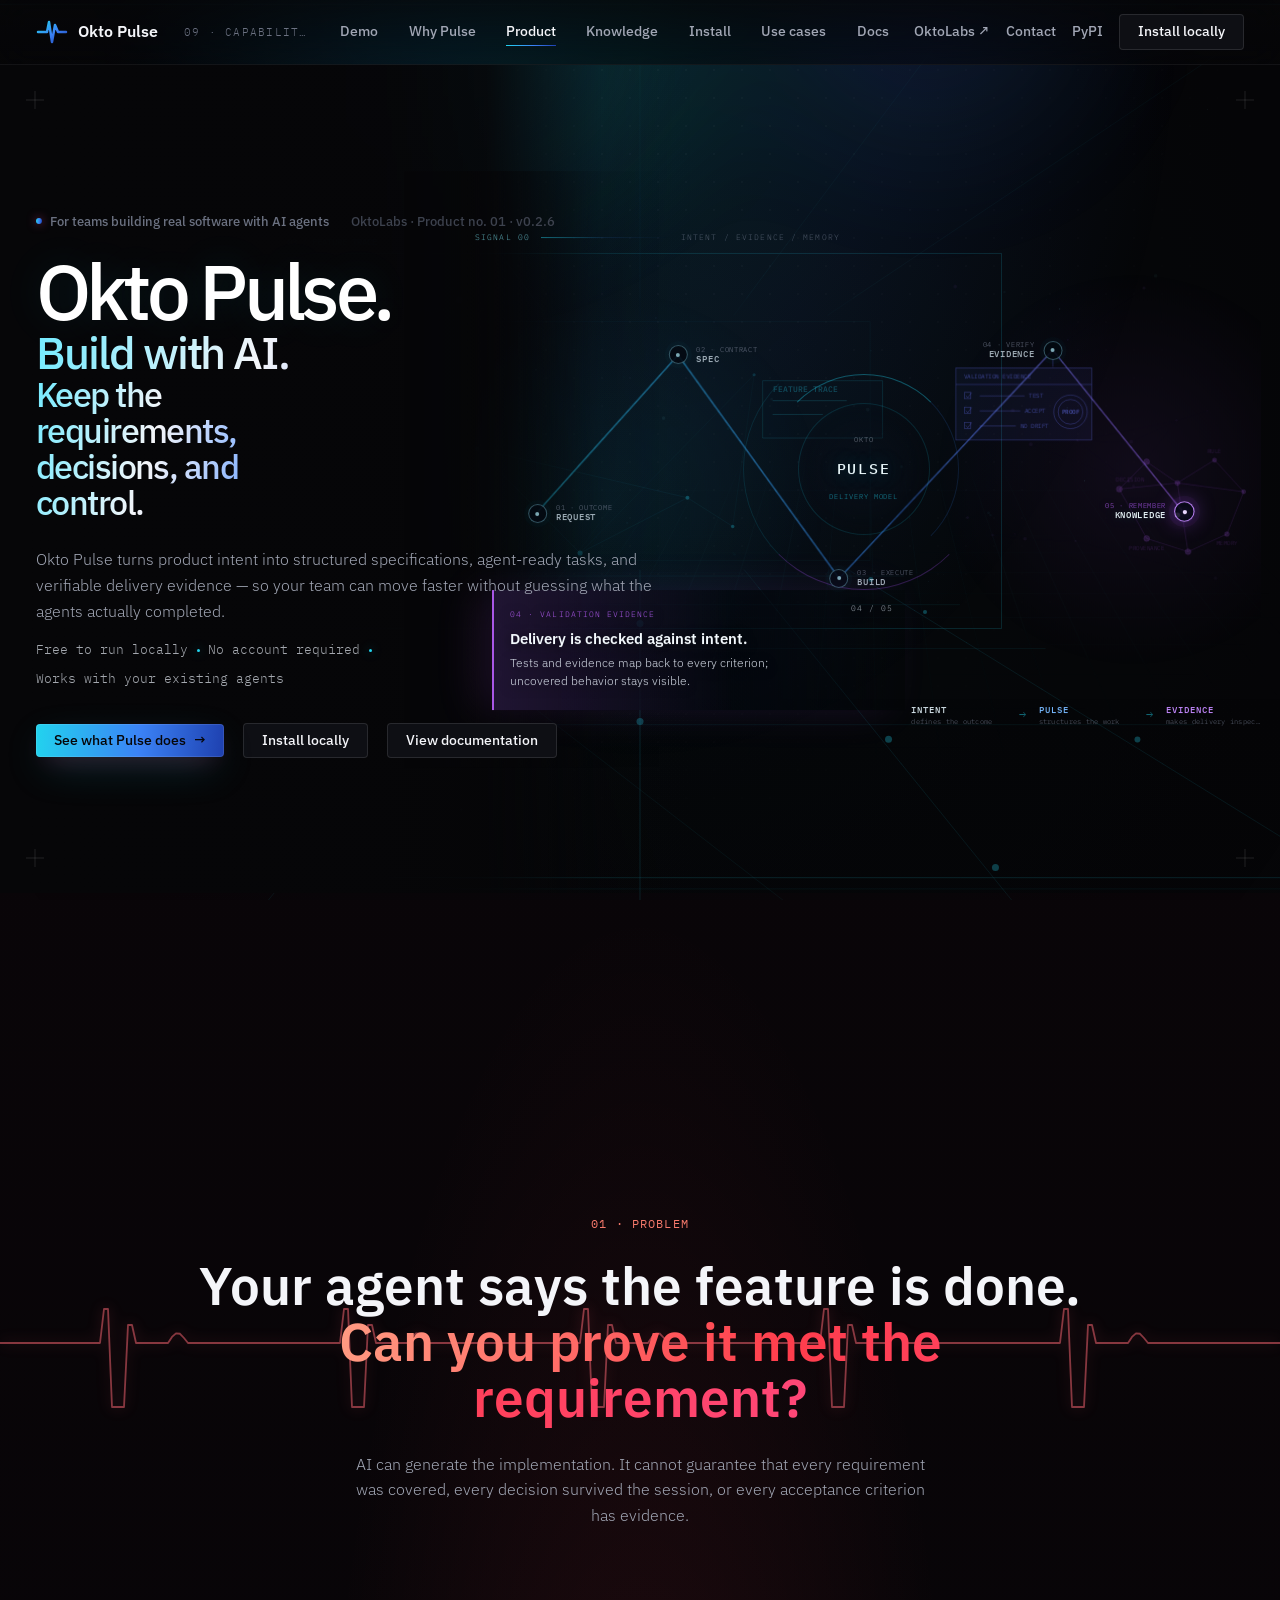
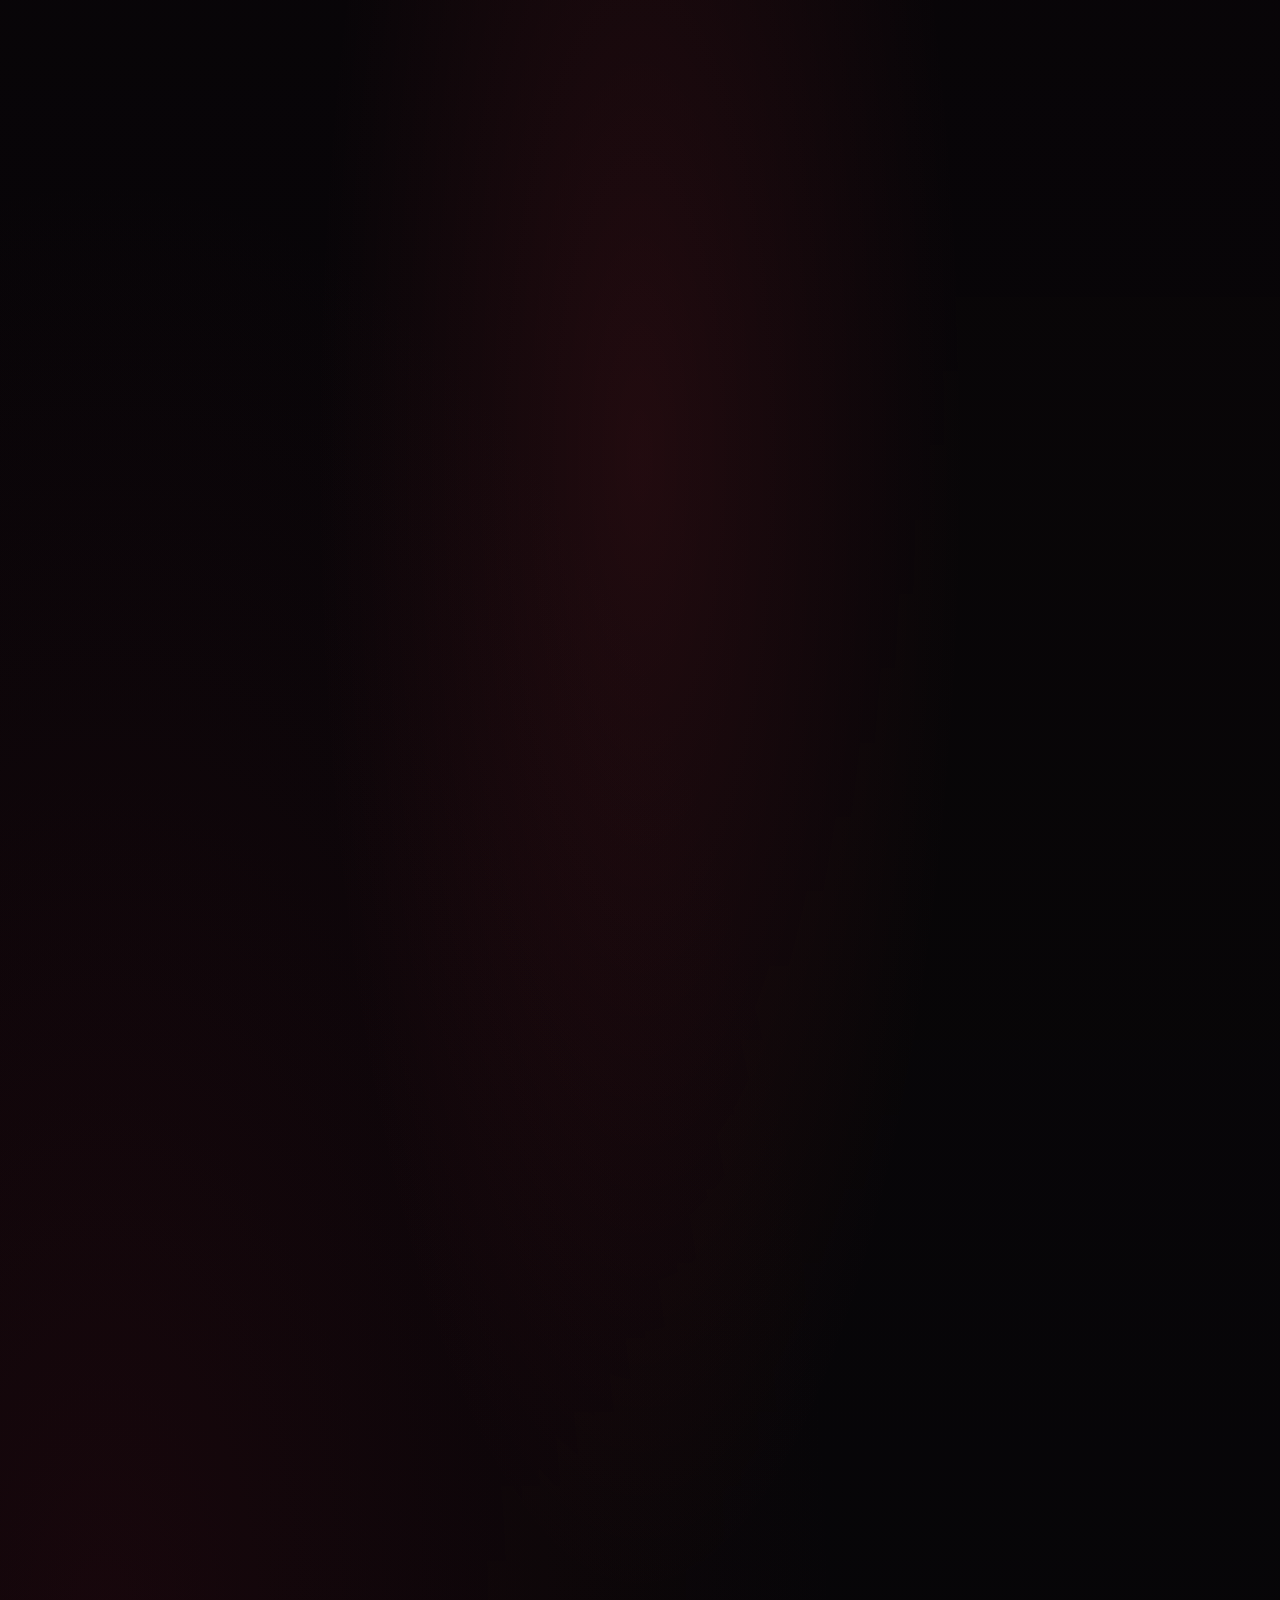
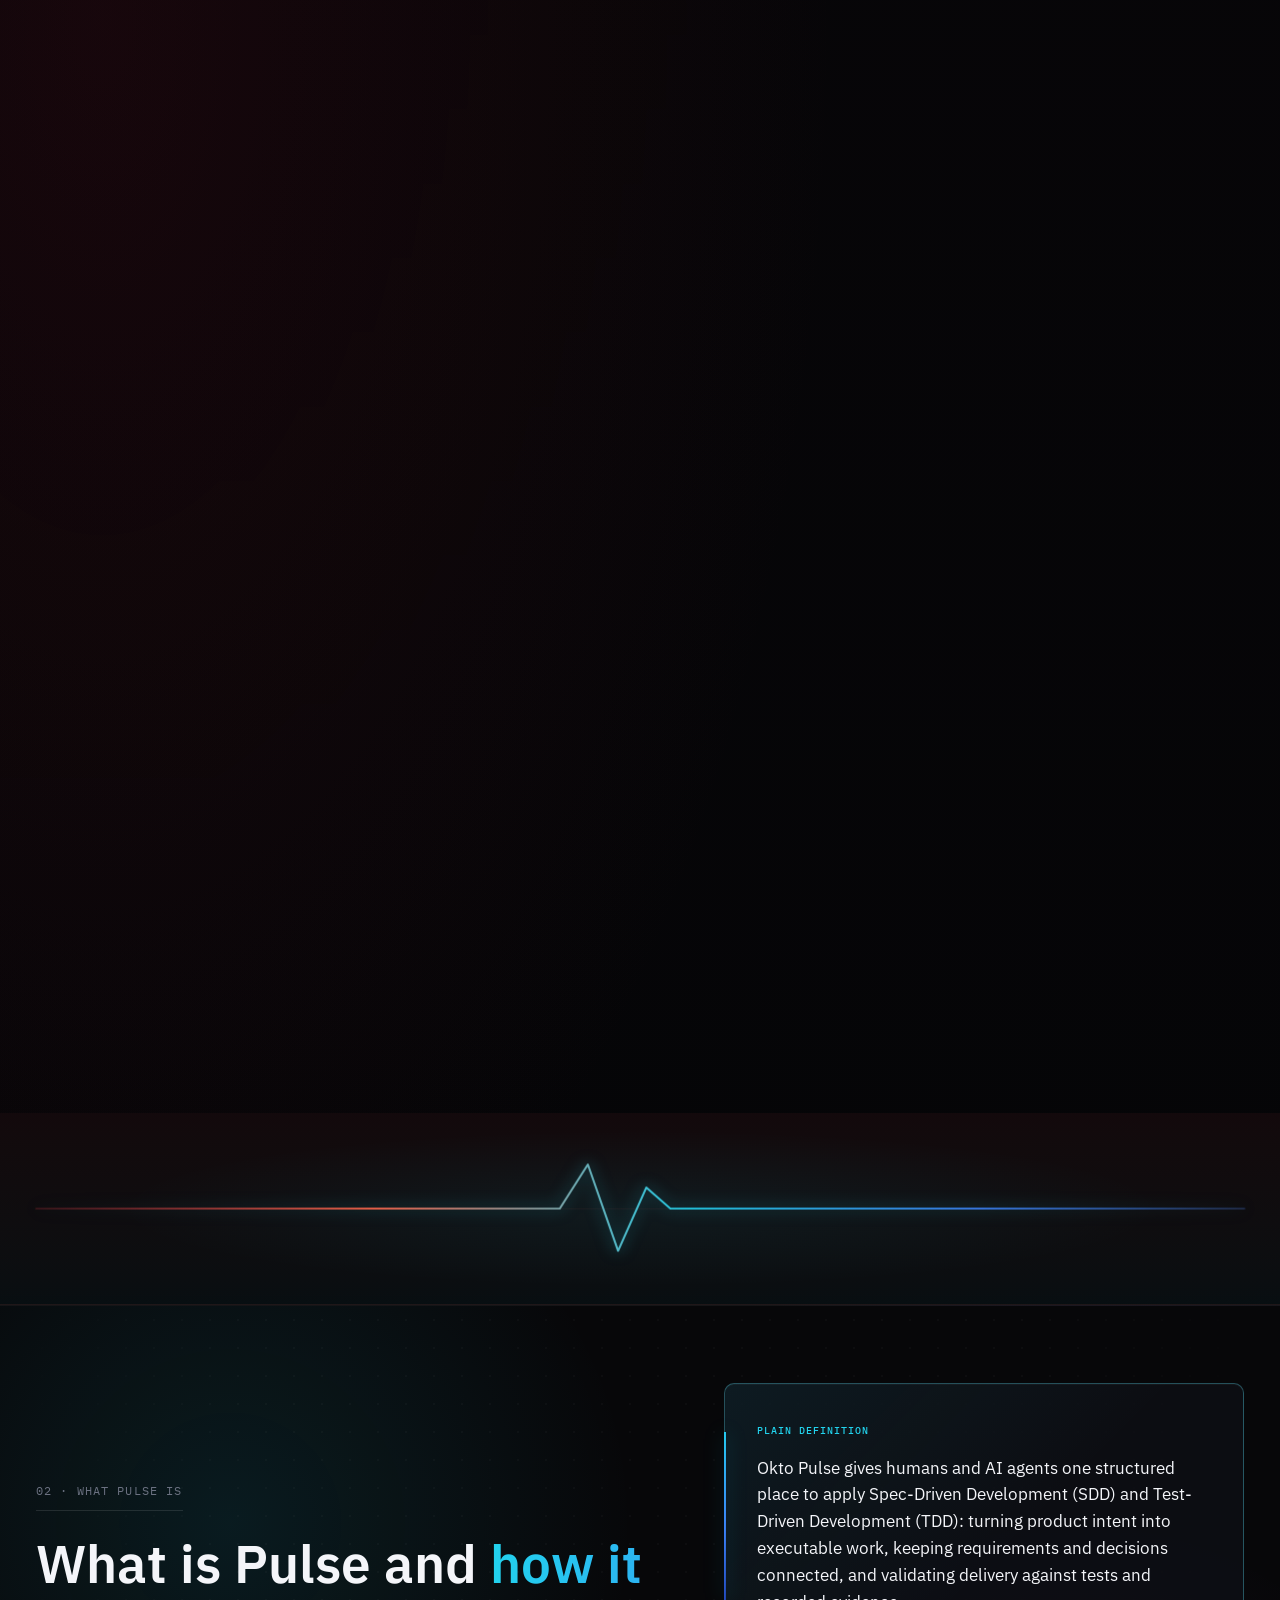
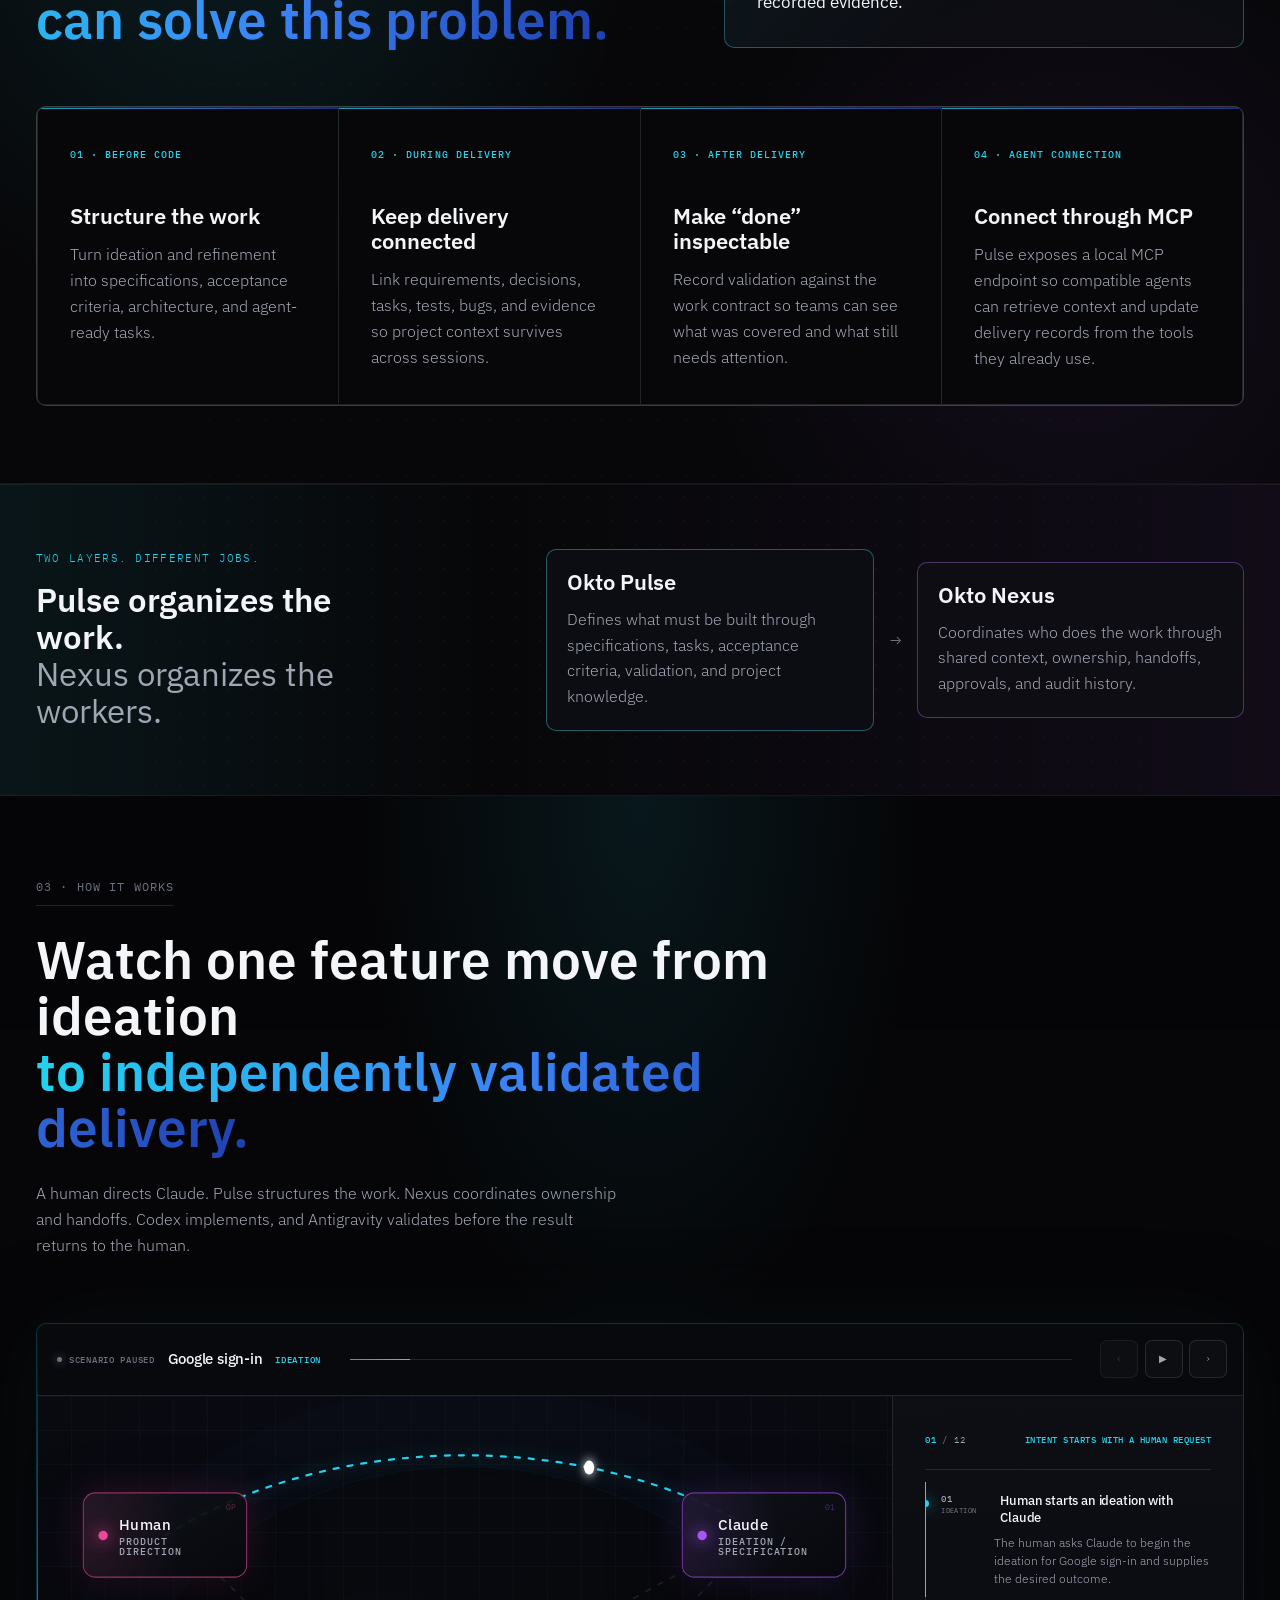
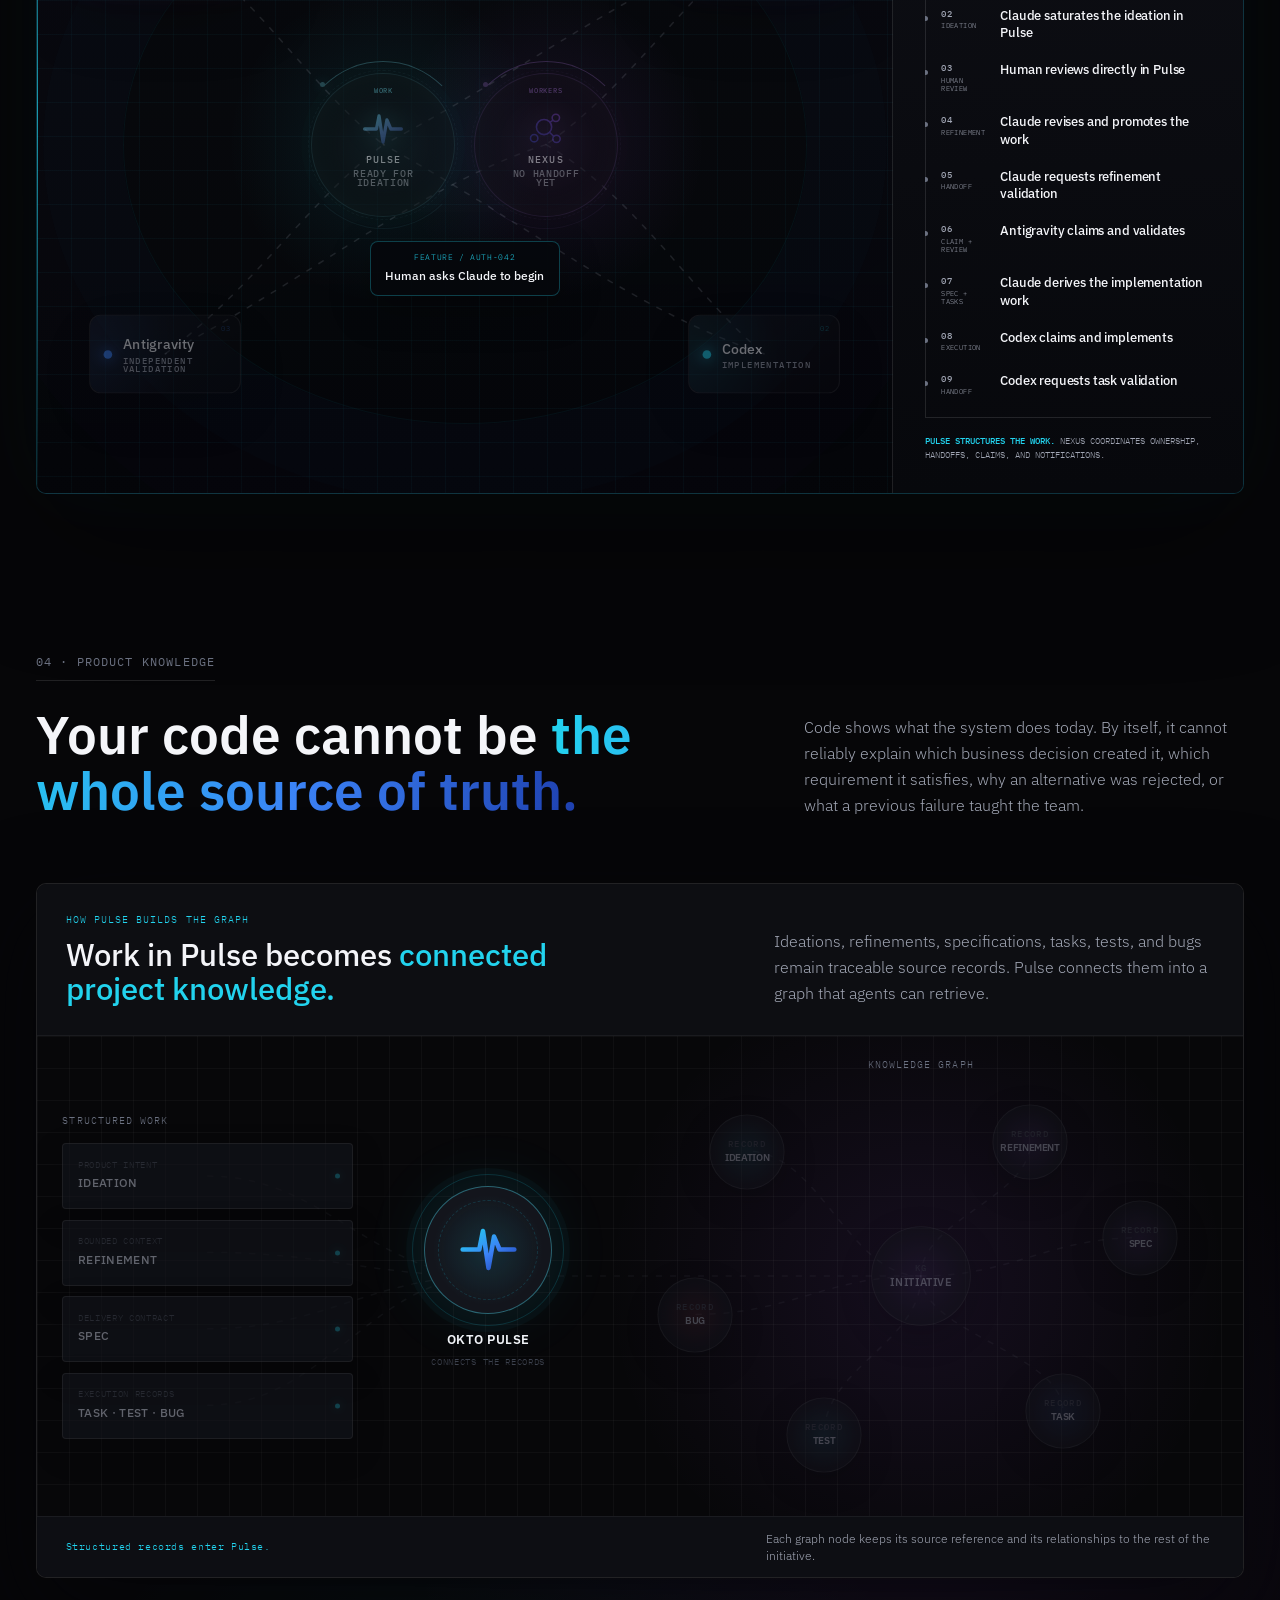
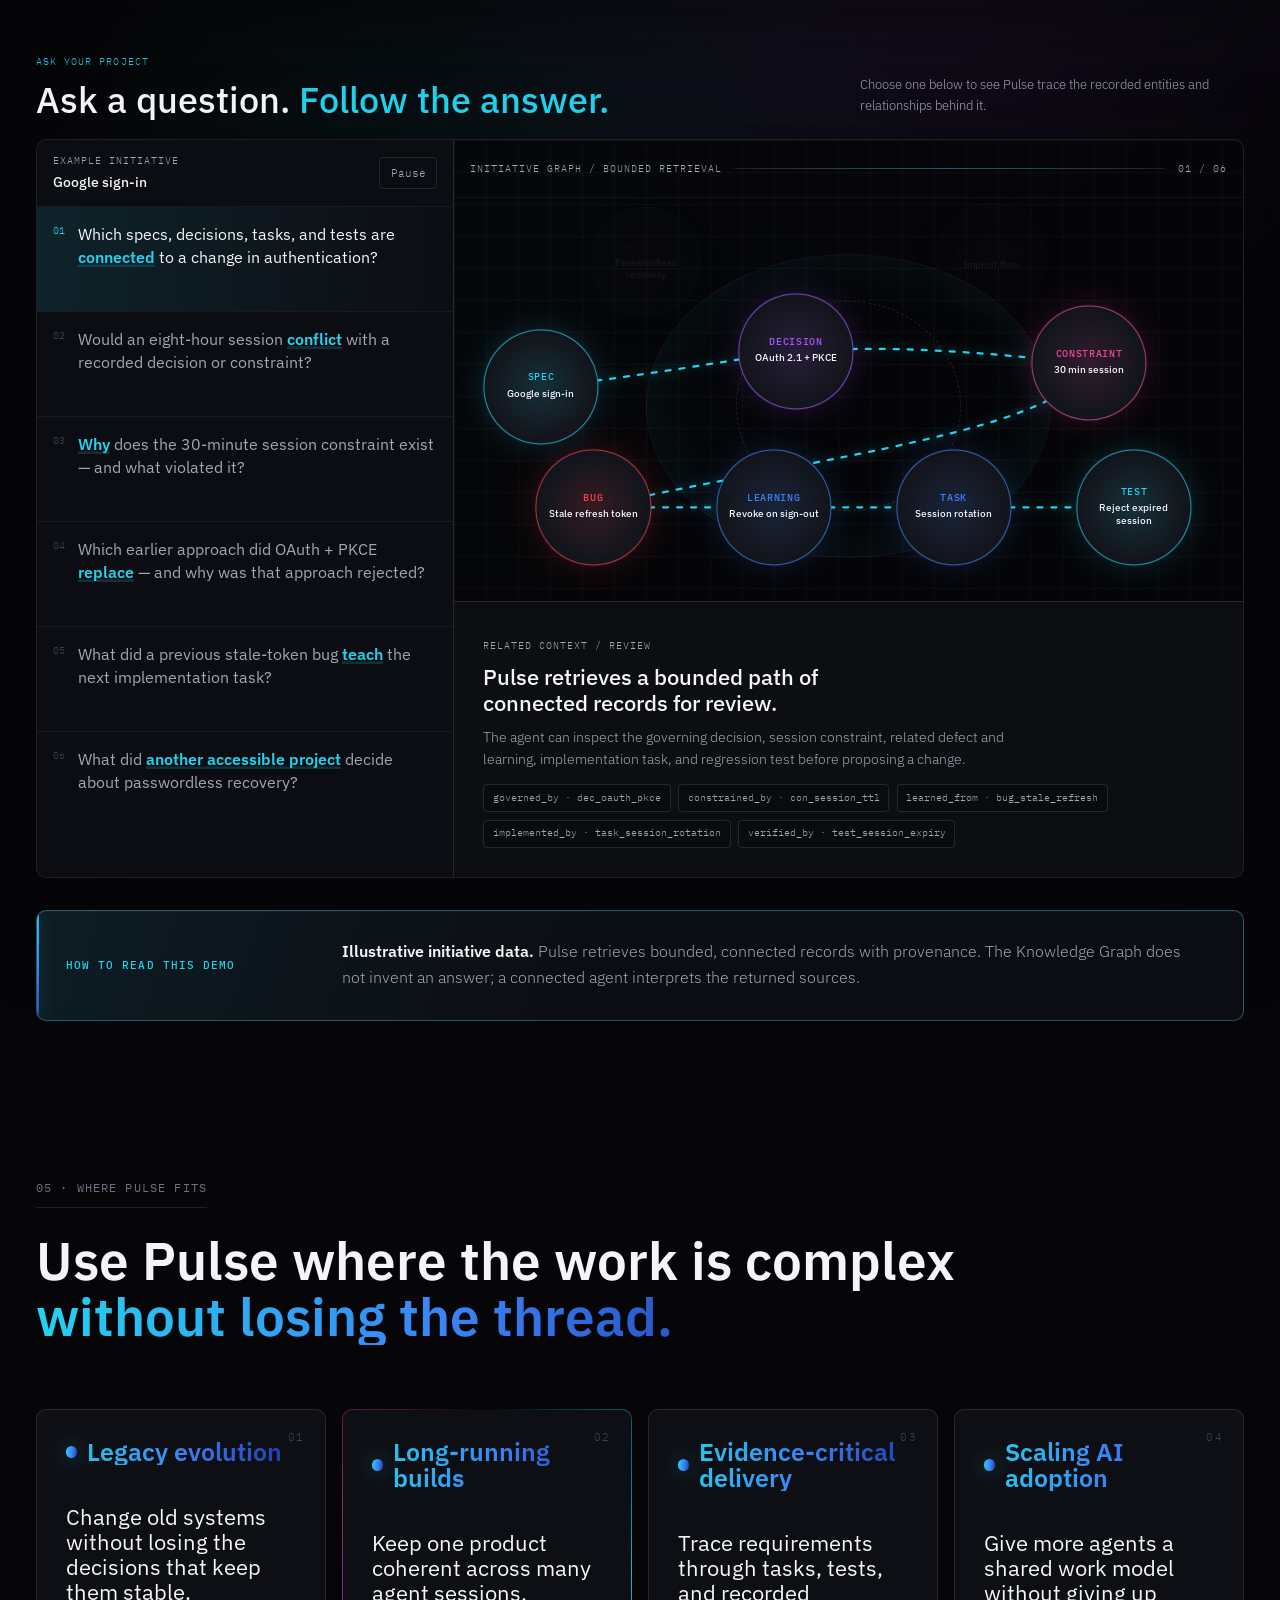
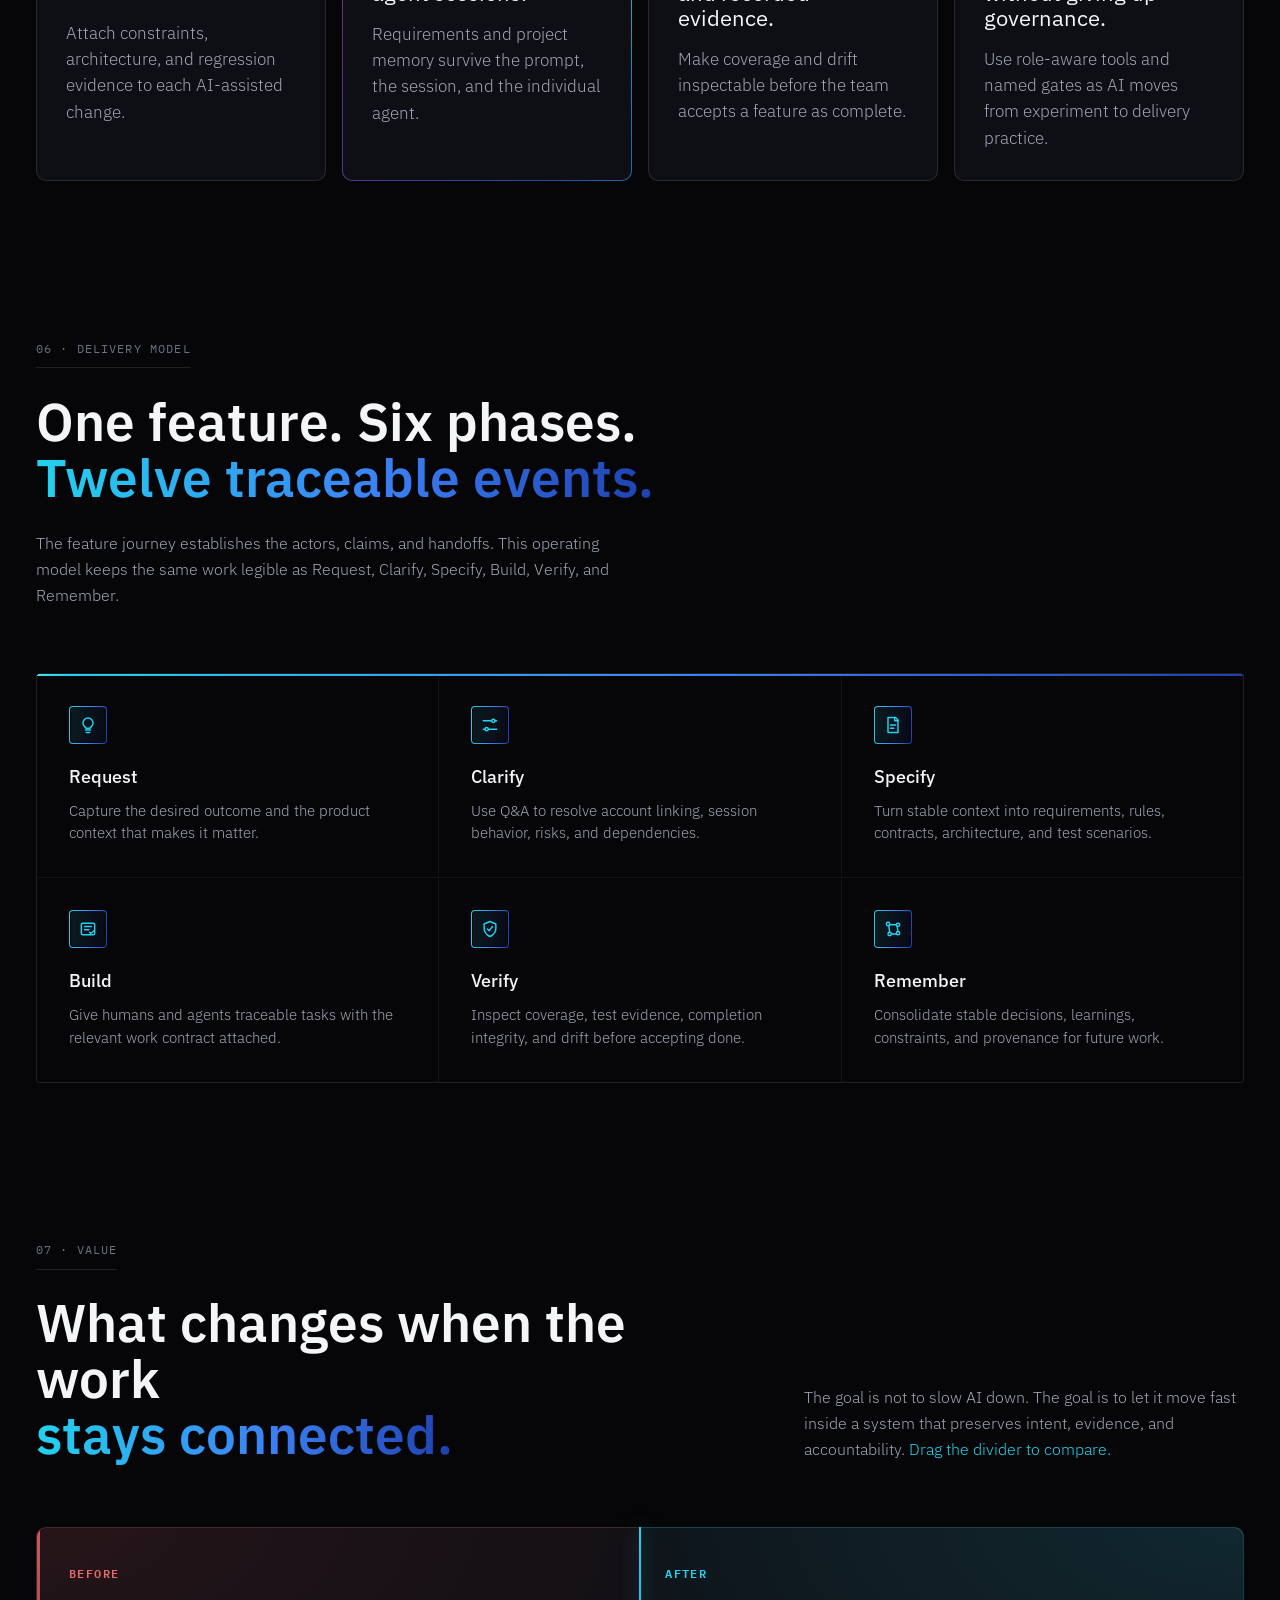
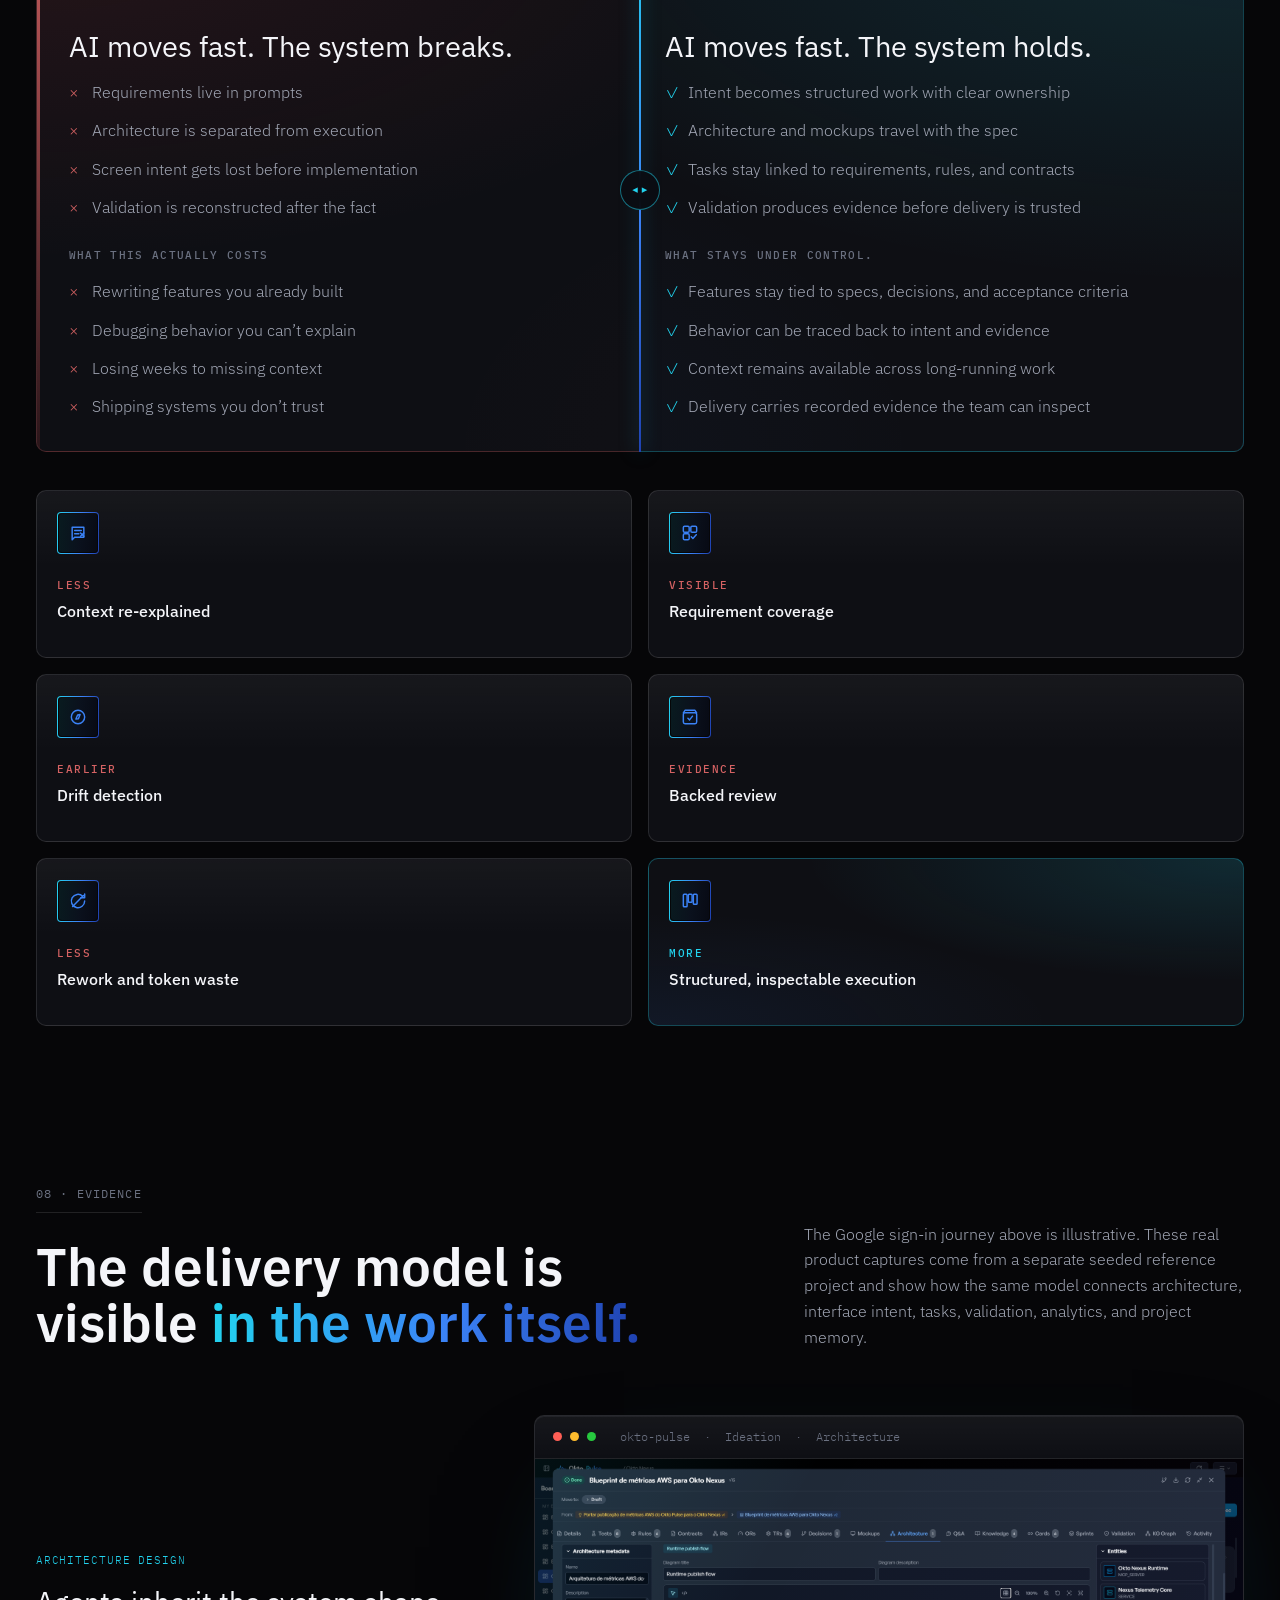
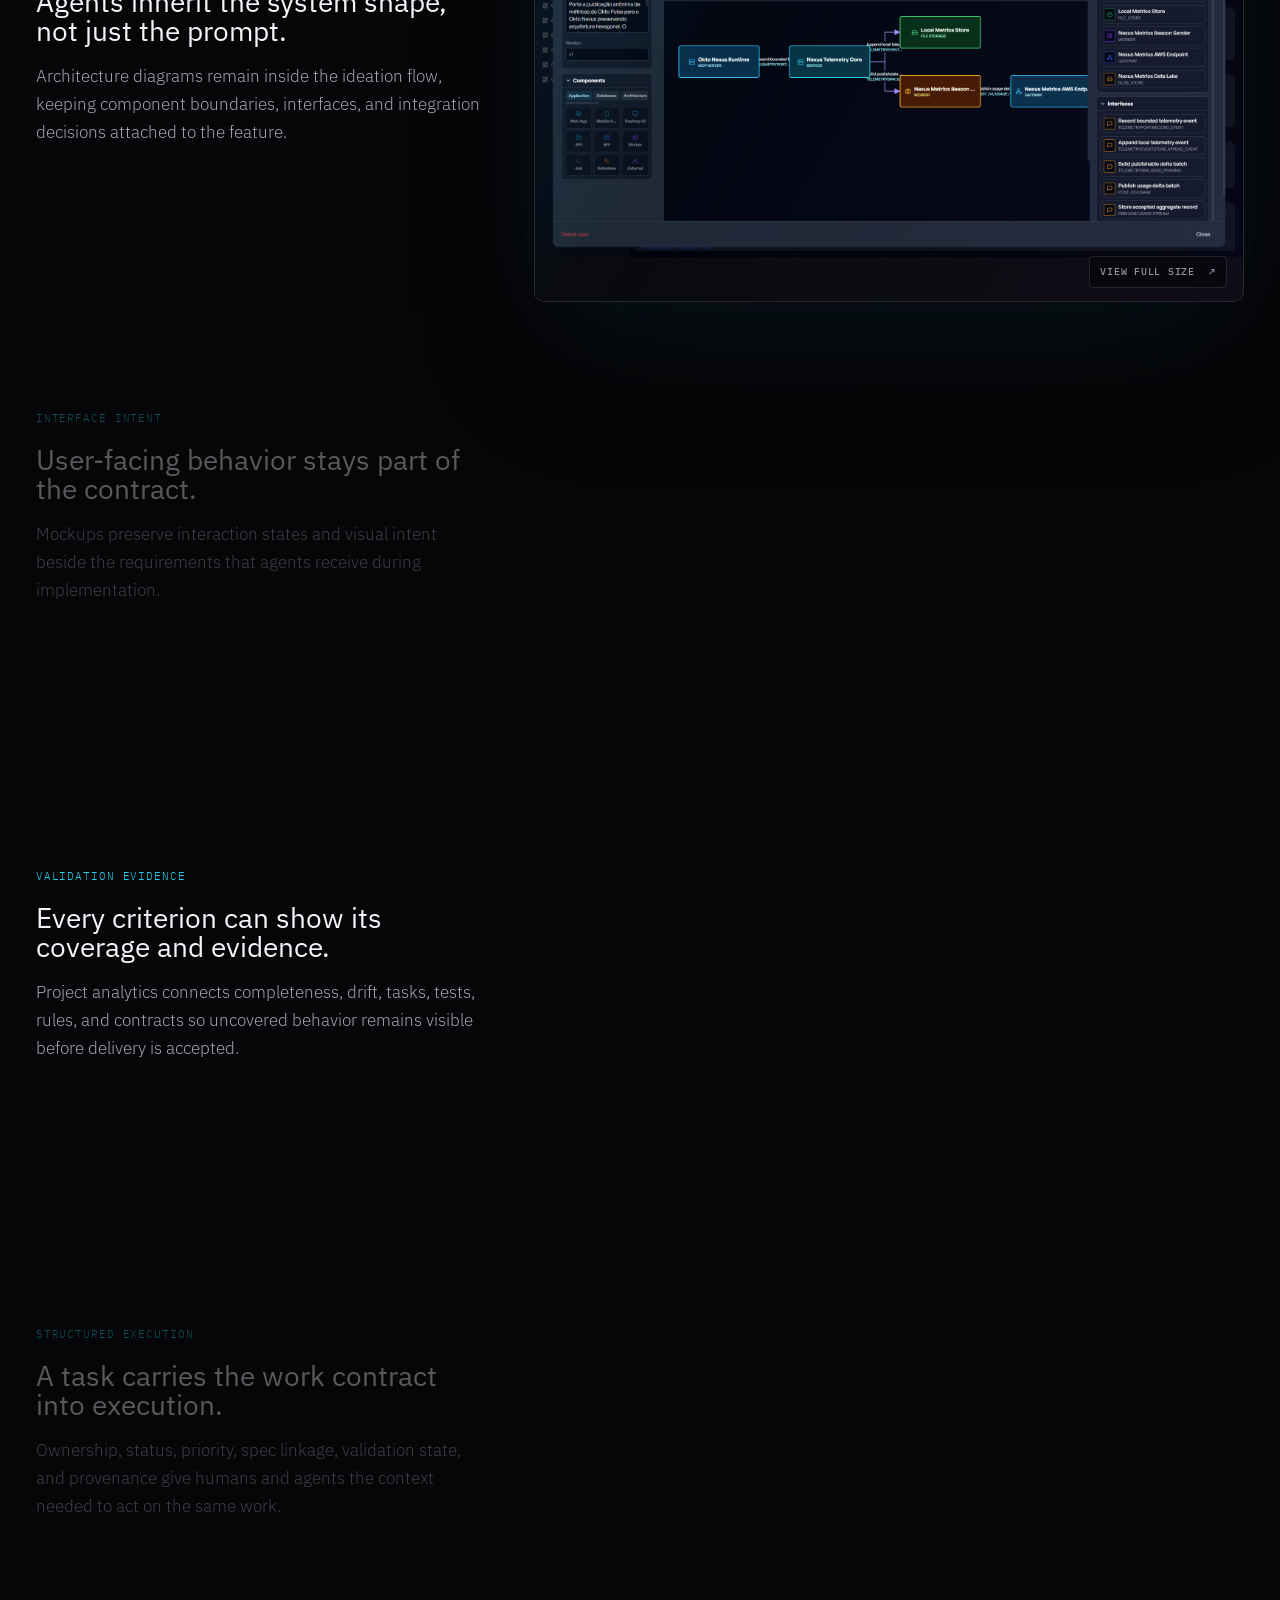
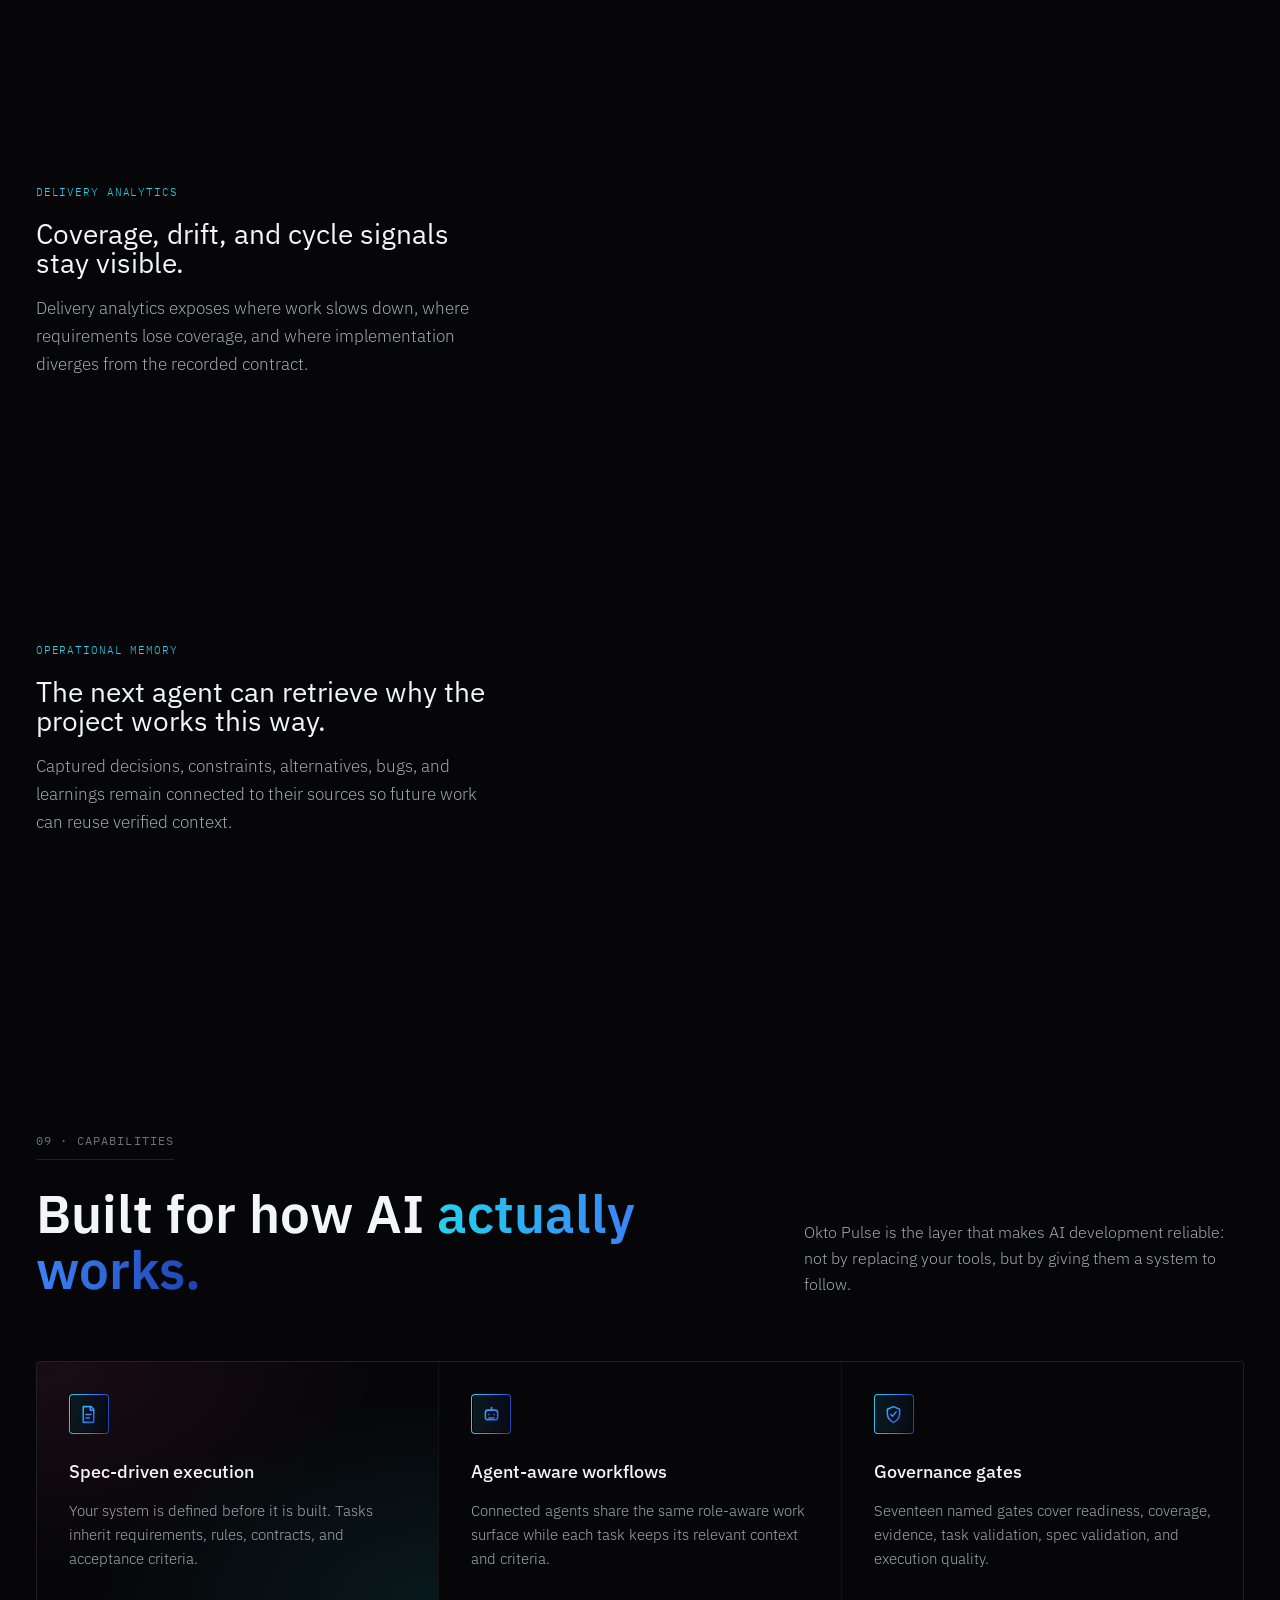
==== commit a28a4c64: "Fix global nav wrapping to two lines at mid desktop widths .nav__context (the current-section label)" ====
--- a/index.html
+++ b/index.html
@@ -35,7 +35,7 @@
     rel="stylesheet"
   />
 
-  <link rel="stylesheet" href="./styles.css?v=20260814-uc13" />
+  <link rel="stylesheet" href="./styles.css?v=20260815-uc15" />
   <script type="application/ld+json">
     {
       "@context": "https://schema.org",
--- a/styles.css
+++ b/styles.css
@@ -309,6 +309,7 @@
 
 .nav__links {
   display: flex;
+  flex-shrink: 0;
   gap: 1.9rem;
   margin-left: auto;
   font-family: var(--font-sans);
@@ -320,6 +321,7 @@
 
 .nav__links a {
   position: relative;
+  white-space: nowrap;
   transition: color 180ms var(--ease);
 }
 
@@ -346,6 +348,7 @@
 
 .nav__cta {
   display: flex;
+  flex-shrink: 0;
   align-items: center;
   gap: 1rem;
   margin-left: 0;
@@ -357,6 +360,7 @@
   font-weight: 500;
   letter-spacing: 0;
   color: var(--ink-dim);
+  white-space: nowrap;
   transition: color 180ms var(--ease);
 }
 
@@ -364,7 +368,7 @@
   color: var(--ink);
 }
 
-@media (max-width: 900px) {
+@media (max-width: 1080px) {
   .nav__links,
   .nav__ext[href*="pypi"],
   .nav__ext-arrow {
@@ -5818,7 +5822,7 @@
   transform: rotate(-45deg);
 }
 
-@media (max-width: 900px) {
+@media (max-width: 1080px) {
   .nav__toggle {
     display: block;
   }
@@ -6100,6 +6104,10 @@
   text-transform: uppercase;
   color: var(--ink-mid);
   white-space: nowrap;
+  overflow: hidden;
+  text-overflow: ellipsis;
+  min-width: 0;
+  flex-shrink: 1;
   opacity: 0;
   transform: translateY(4px);
   transition: opacity 280ms var(--ease), transform 280ms var(--ease);
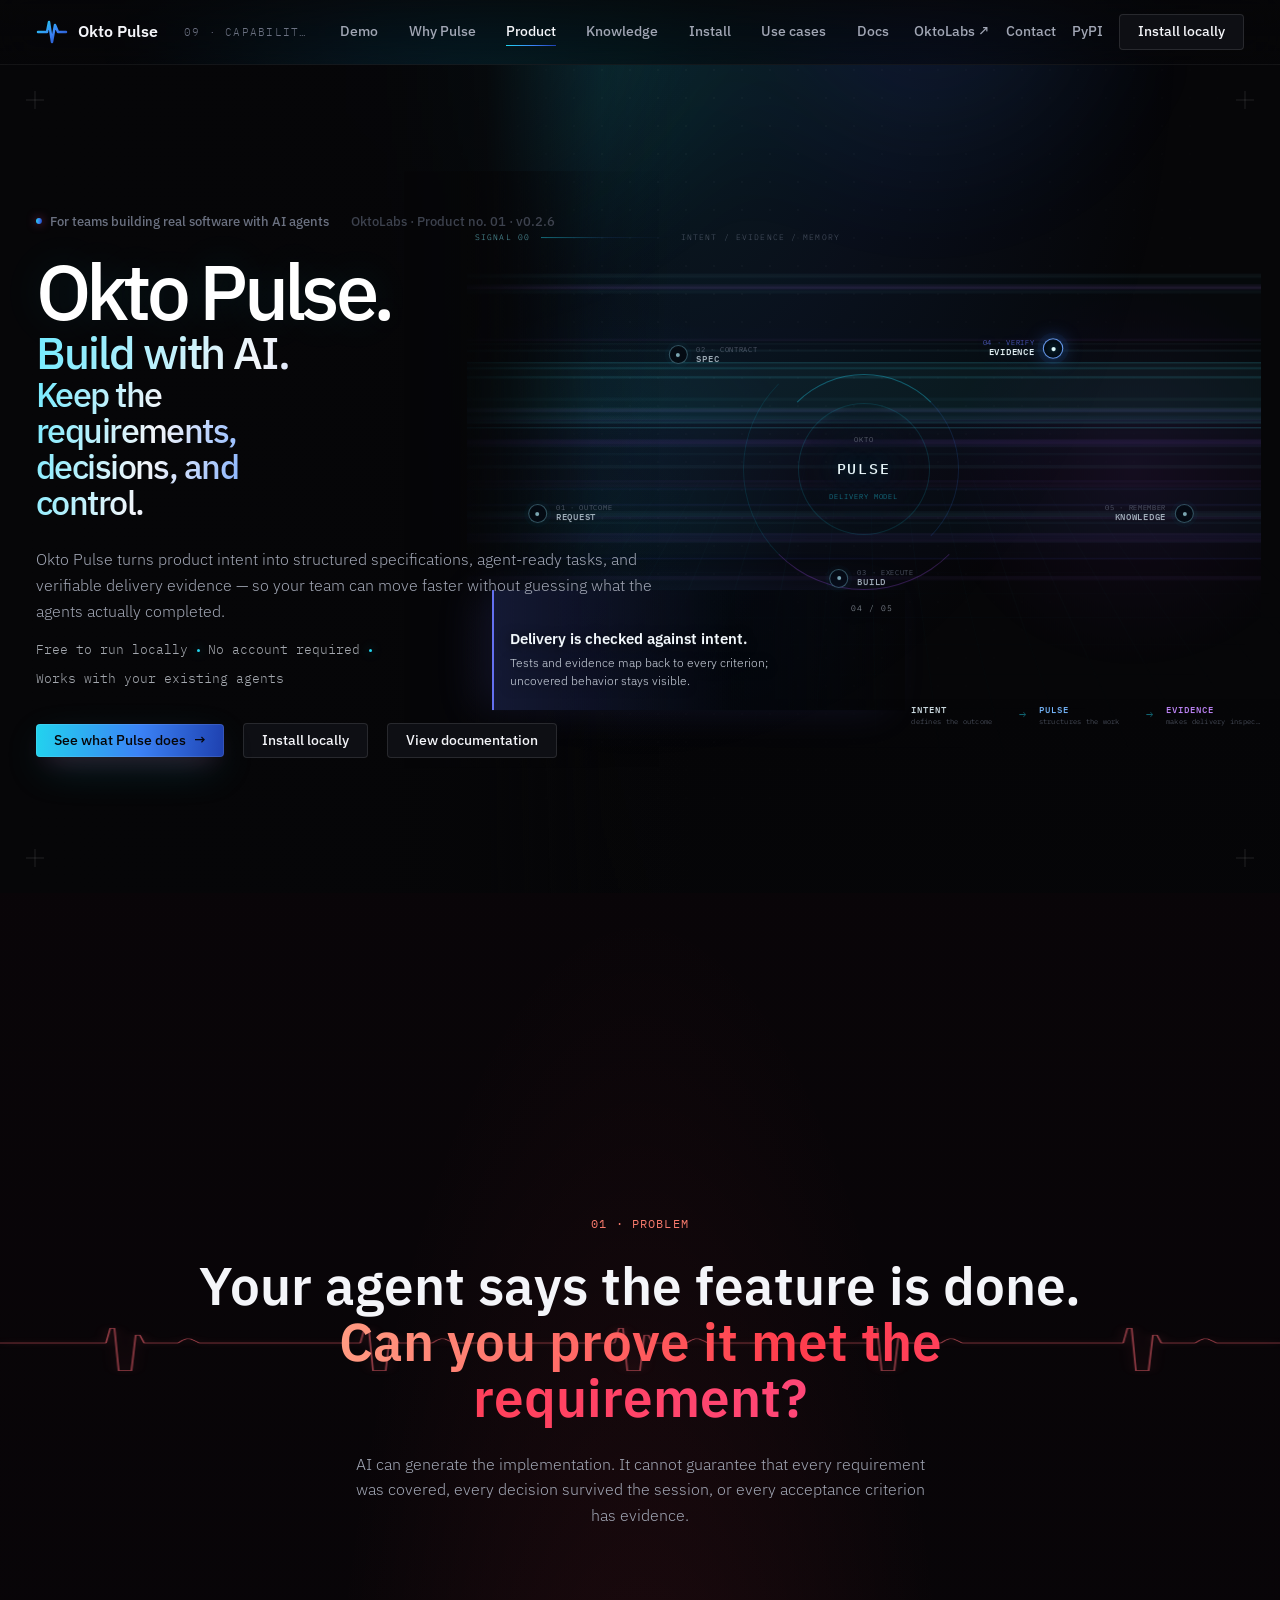
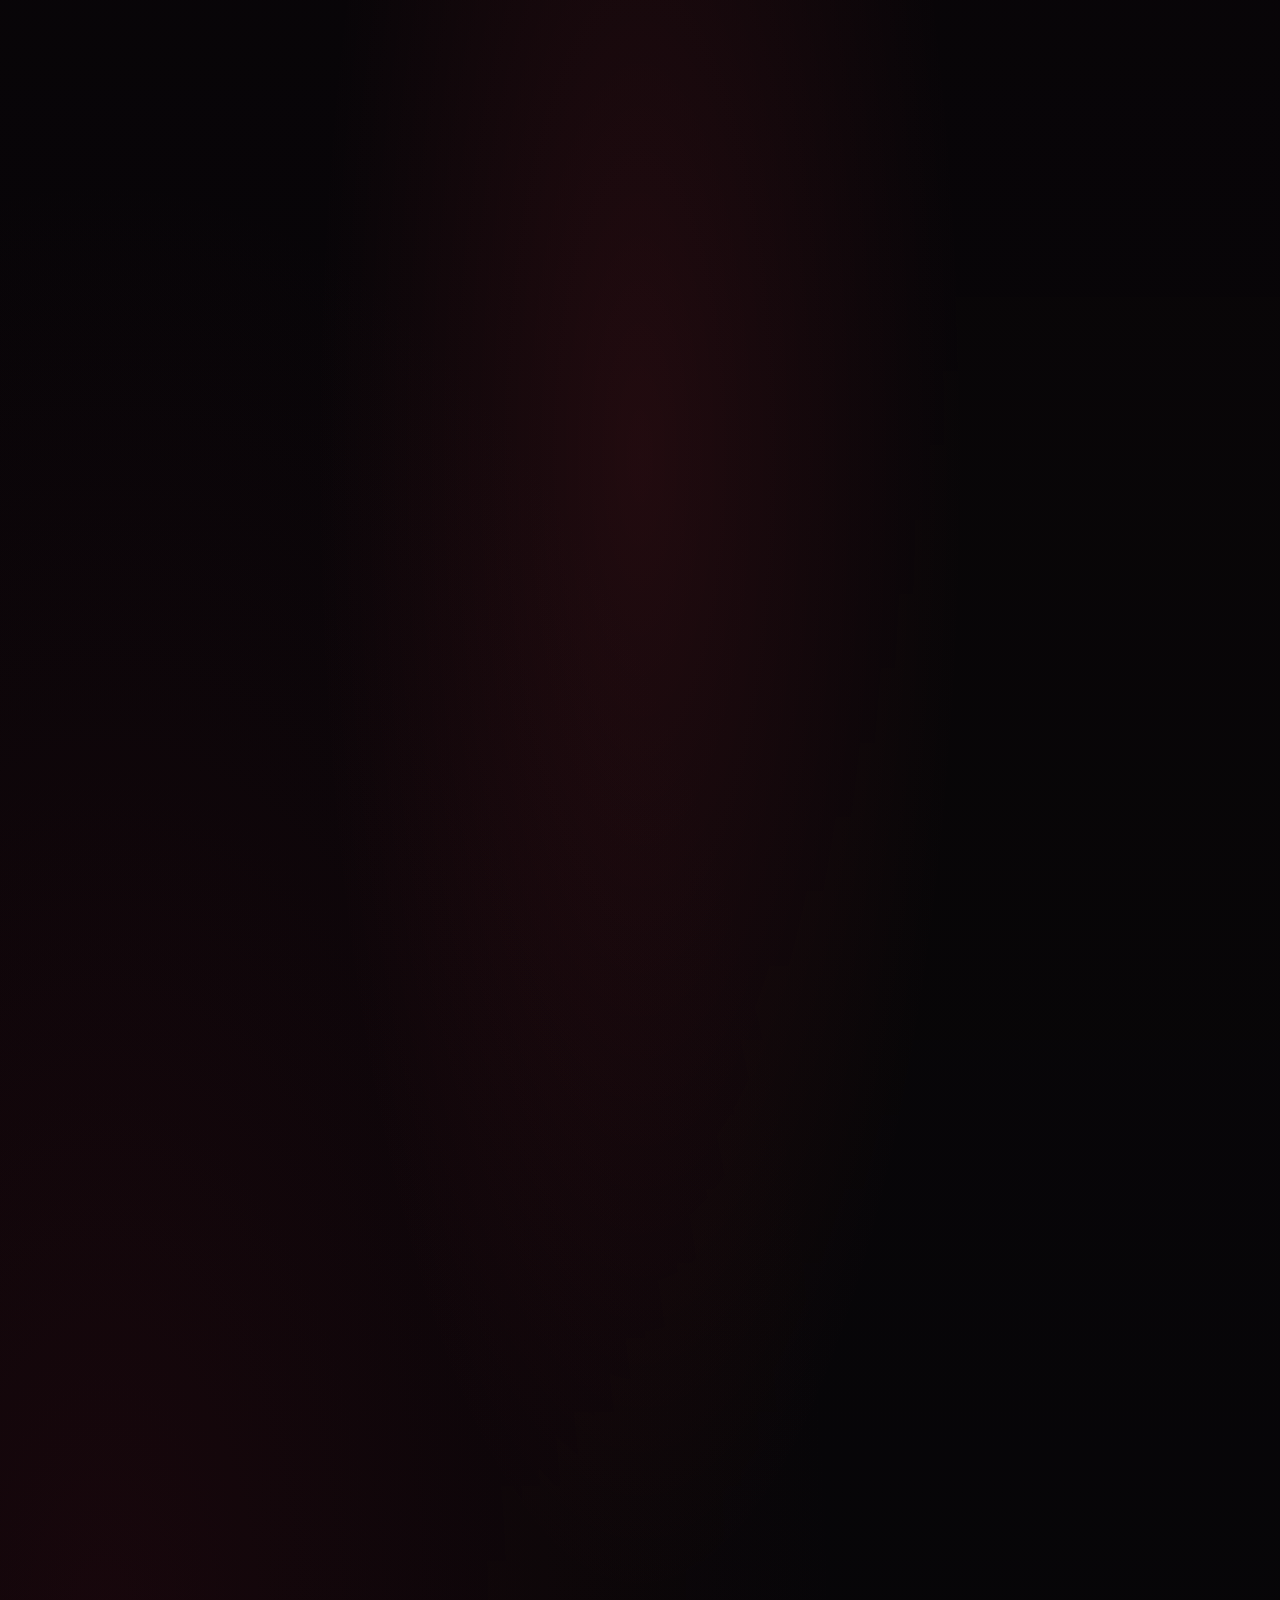
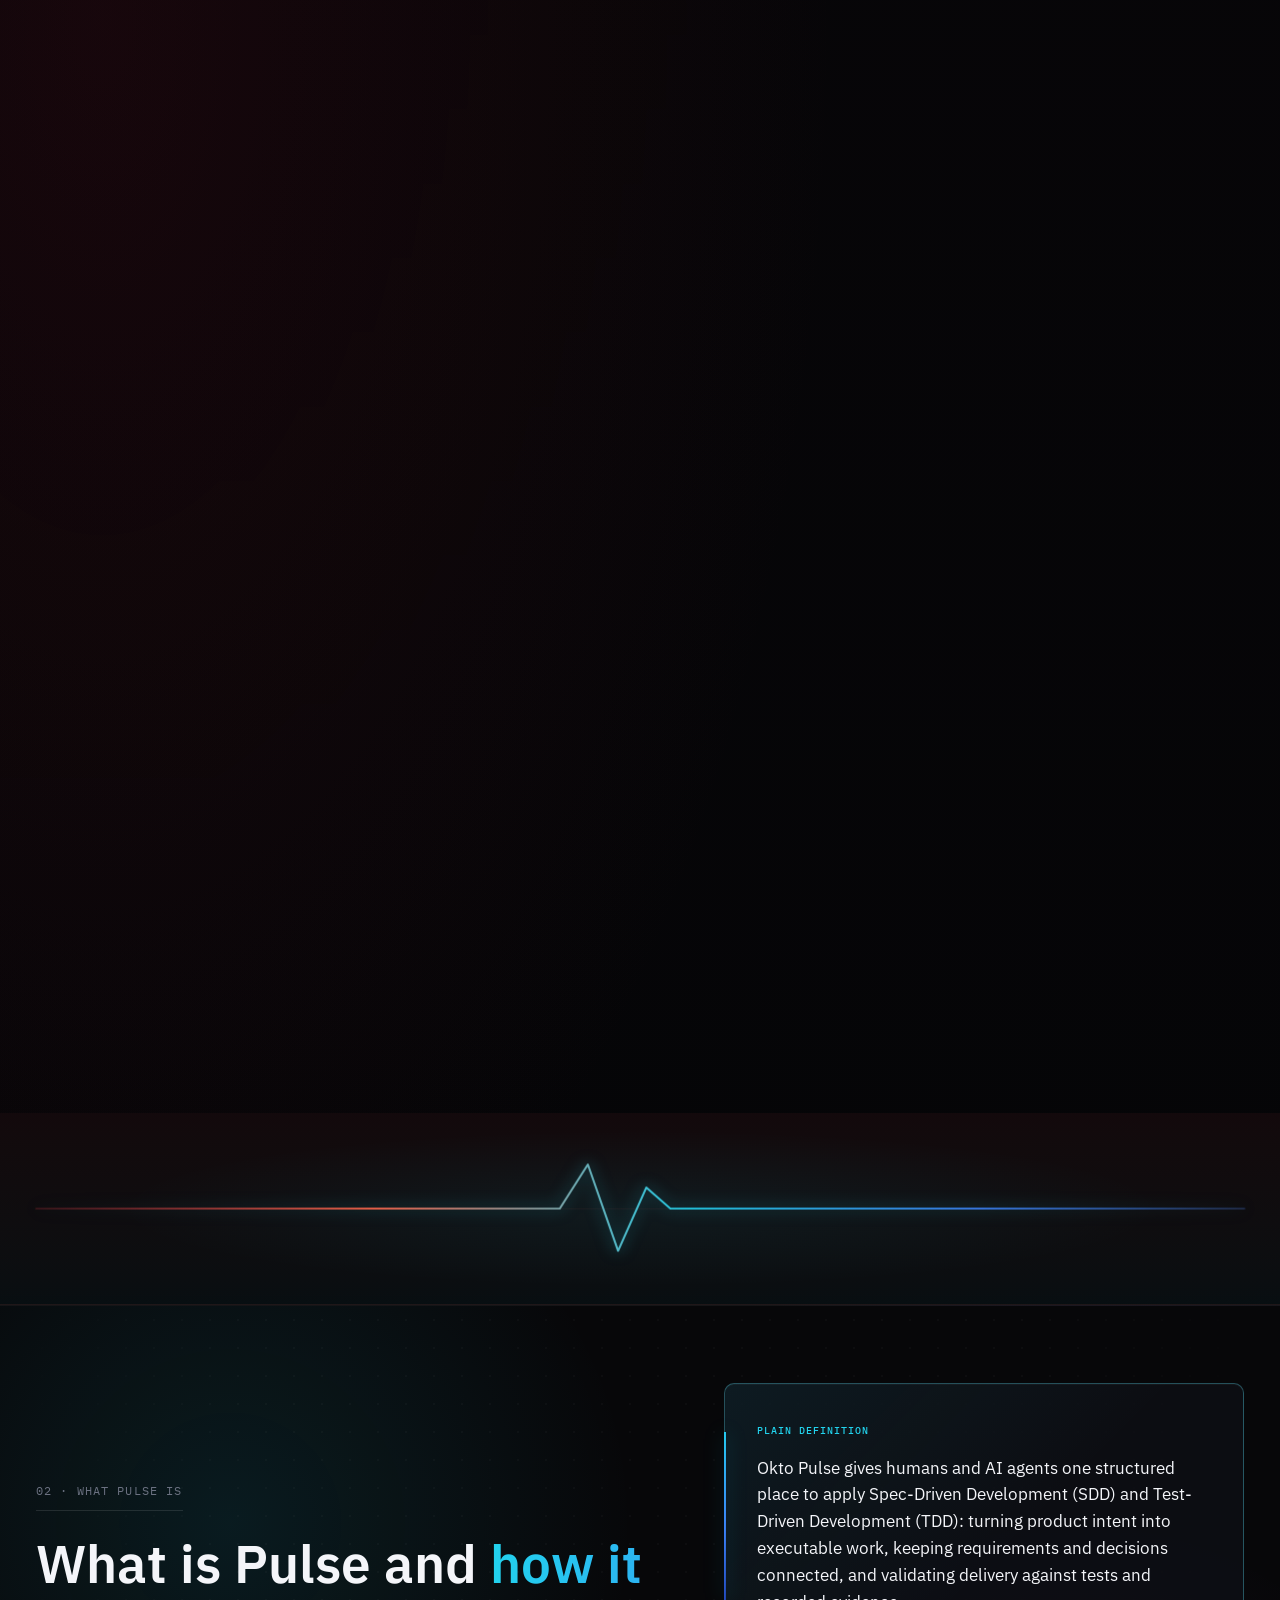
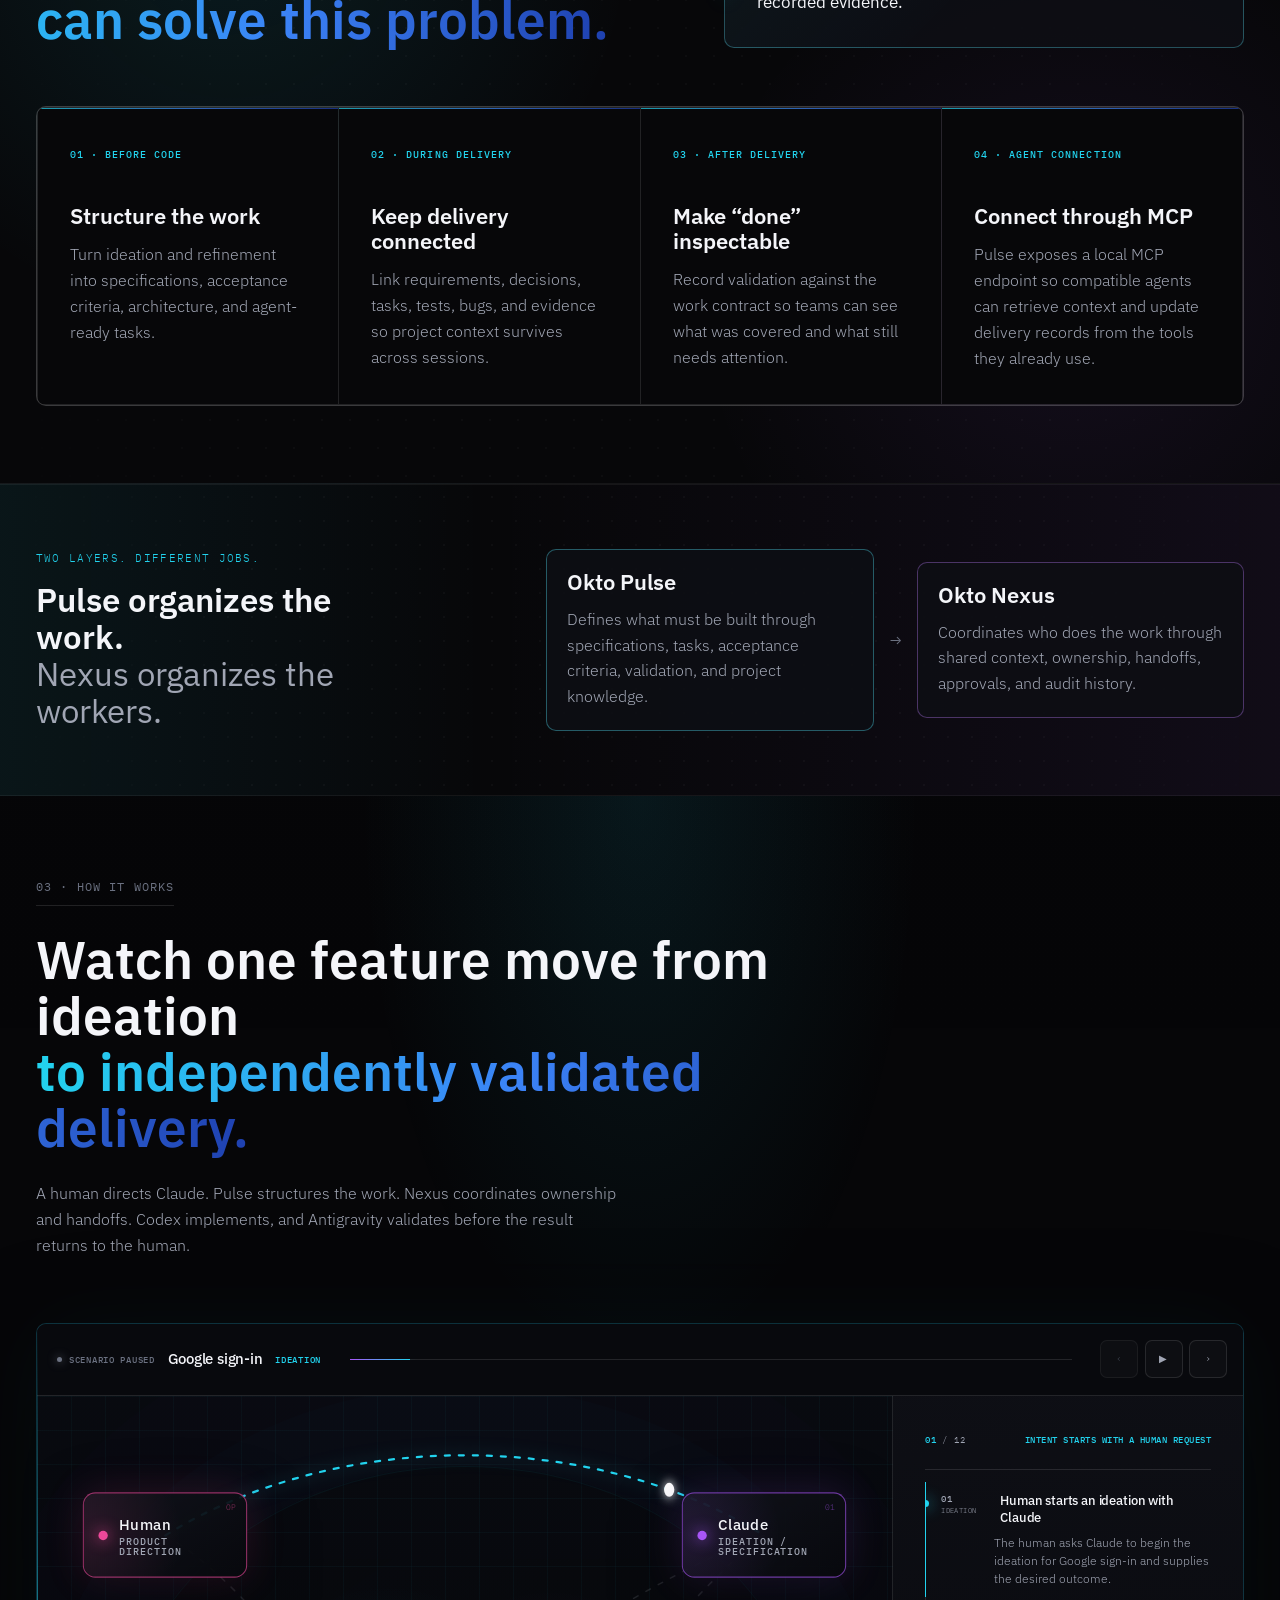
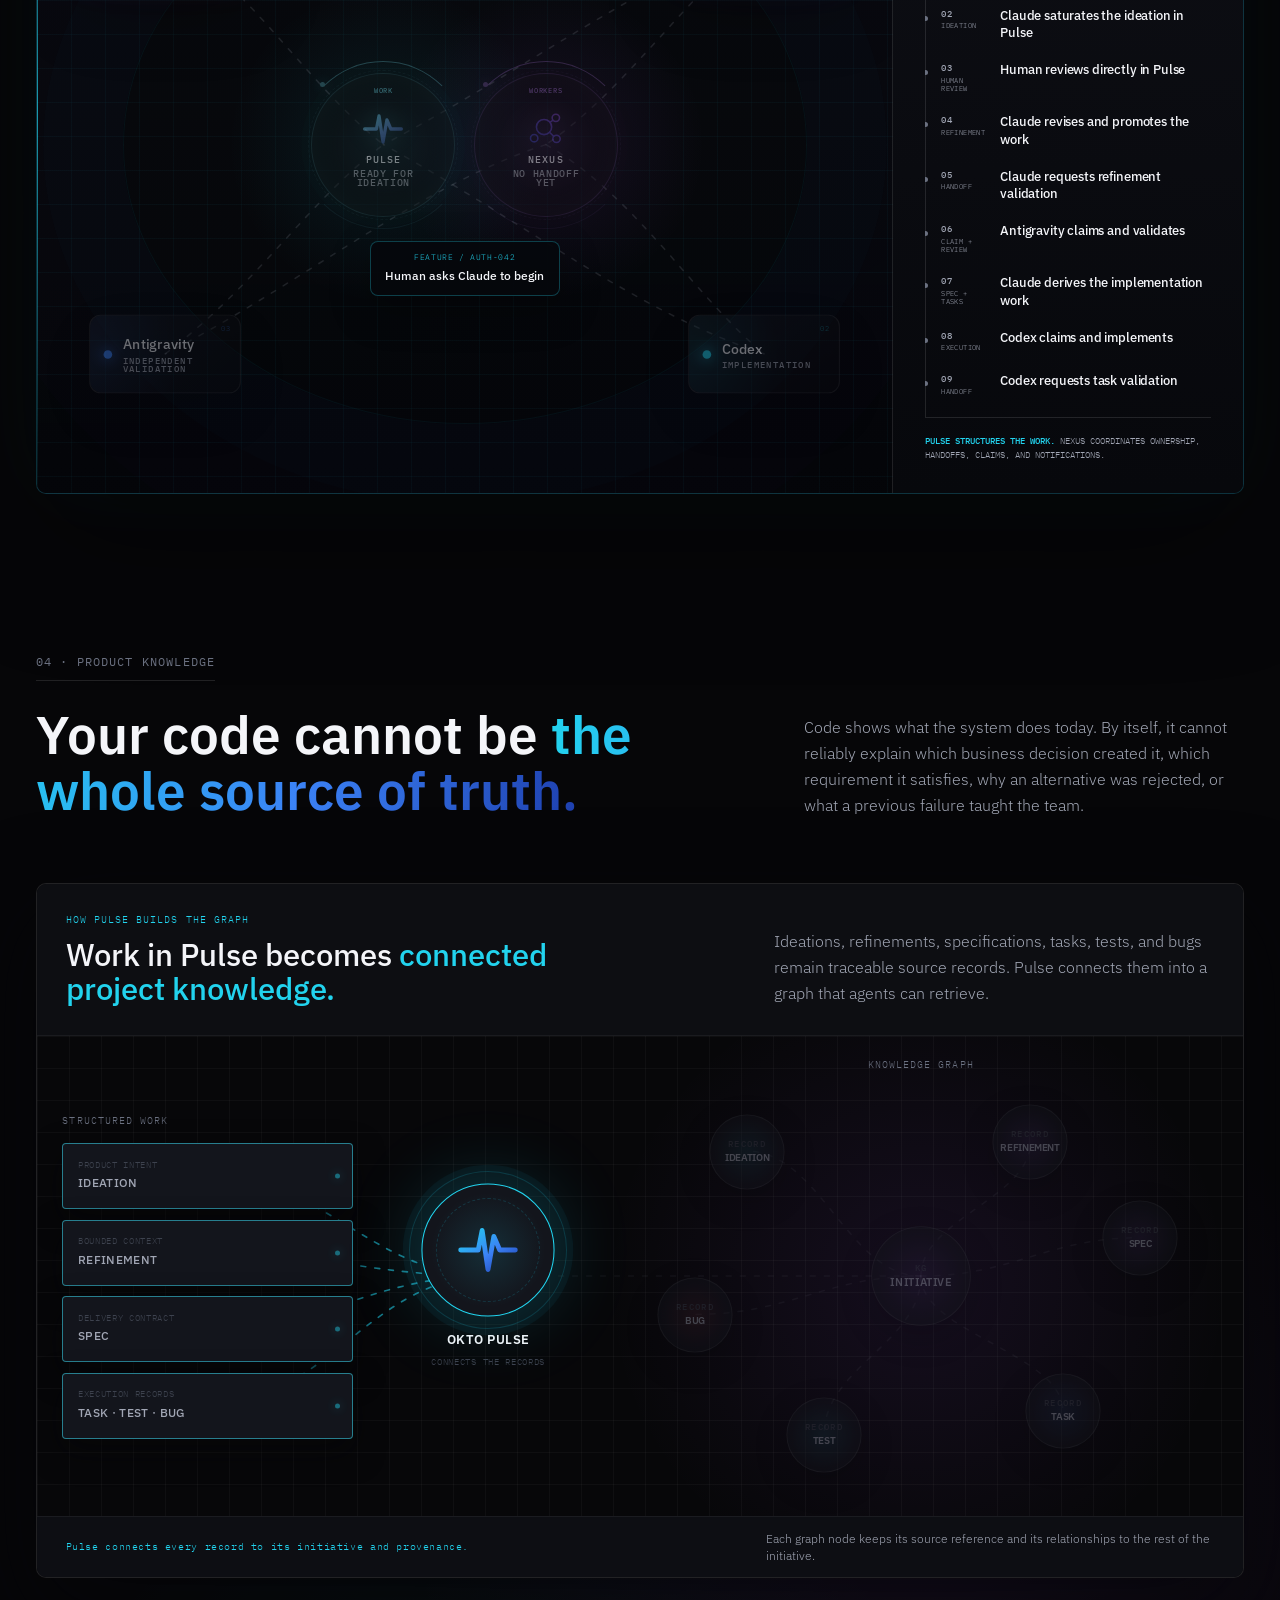
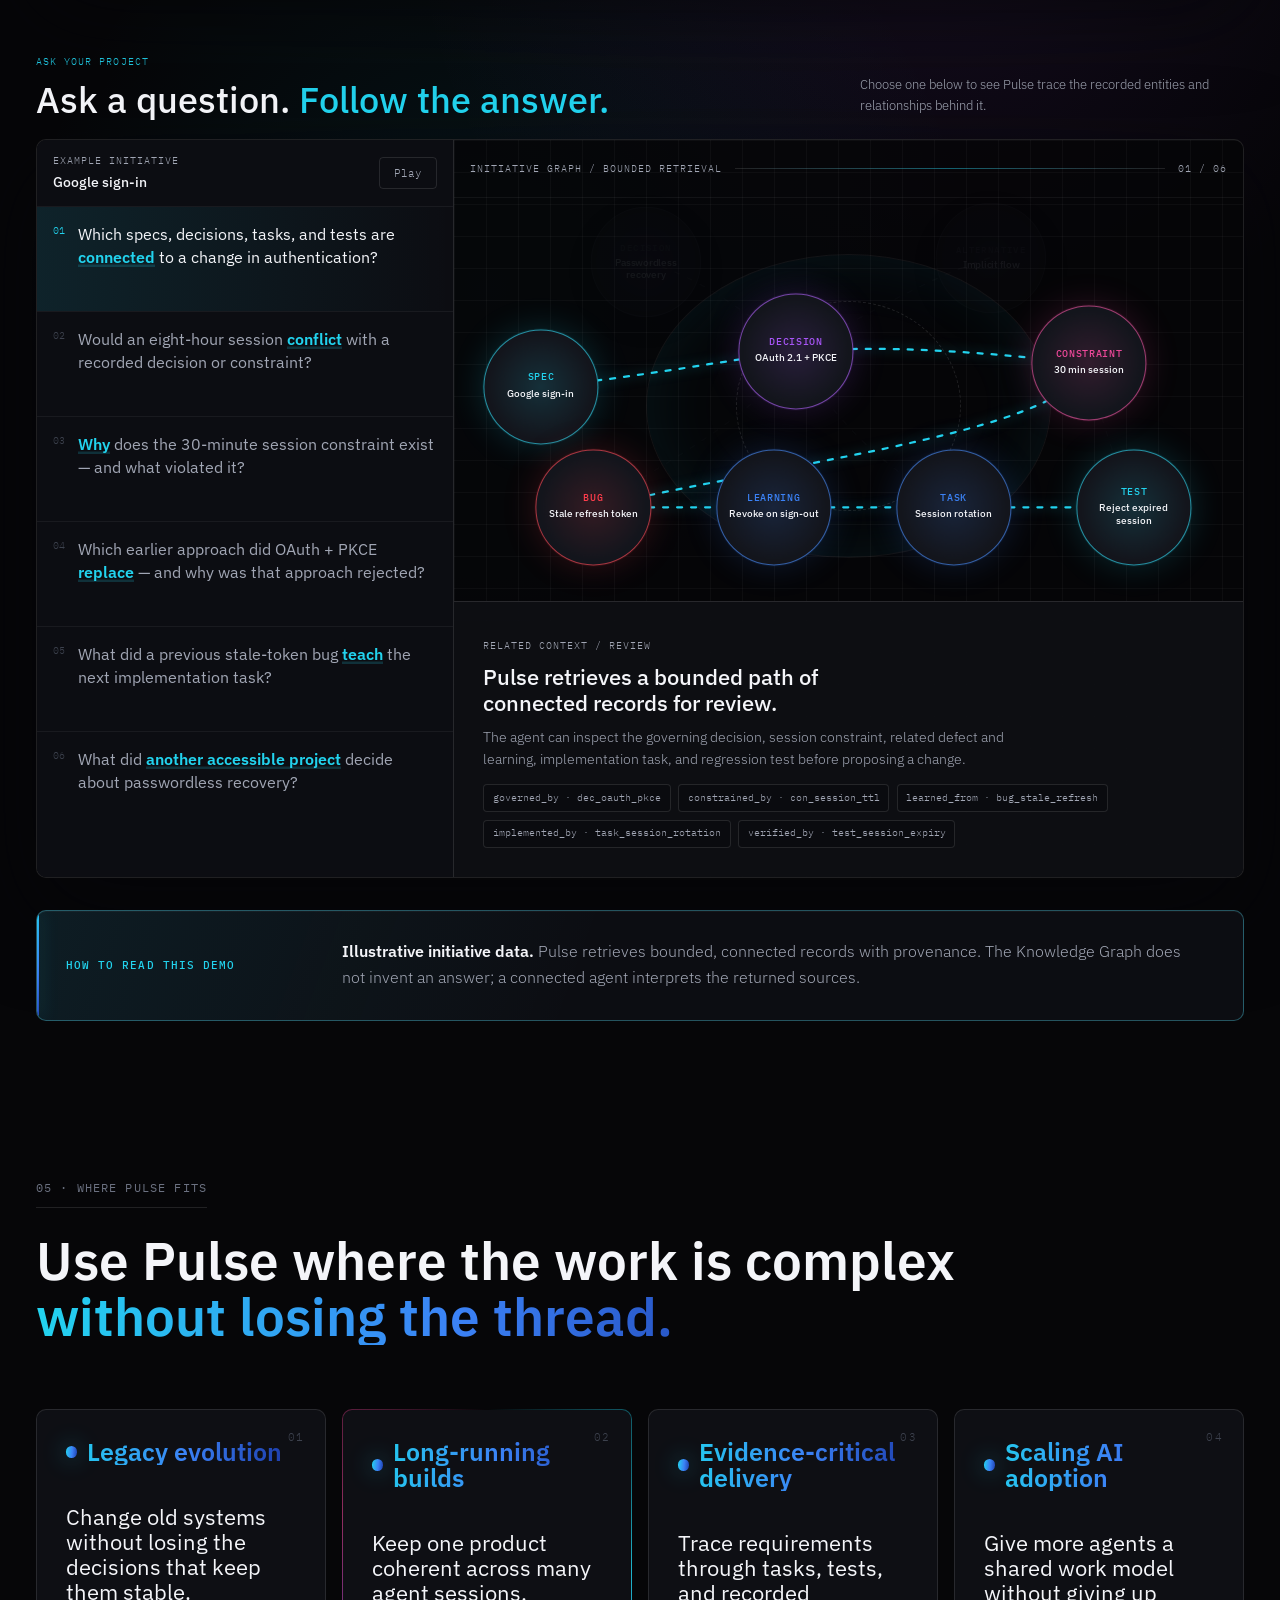
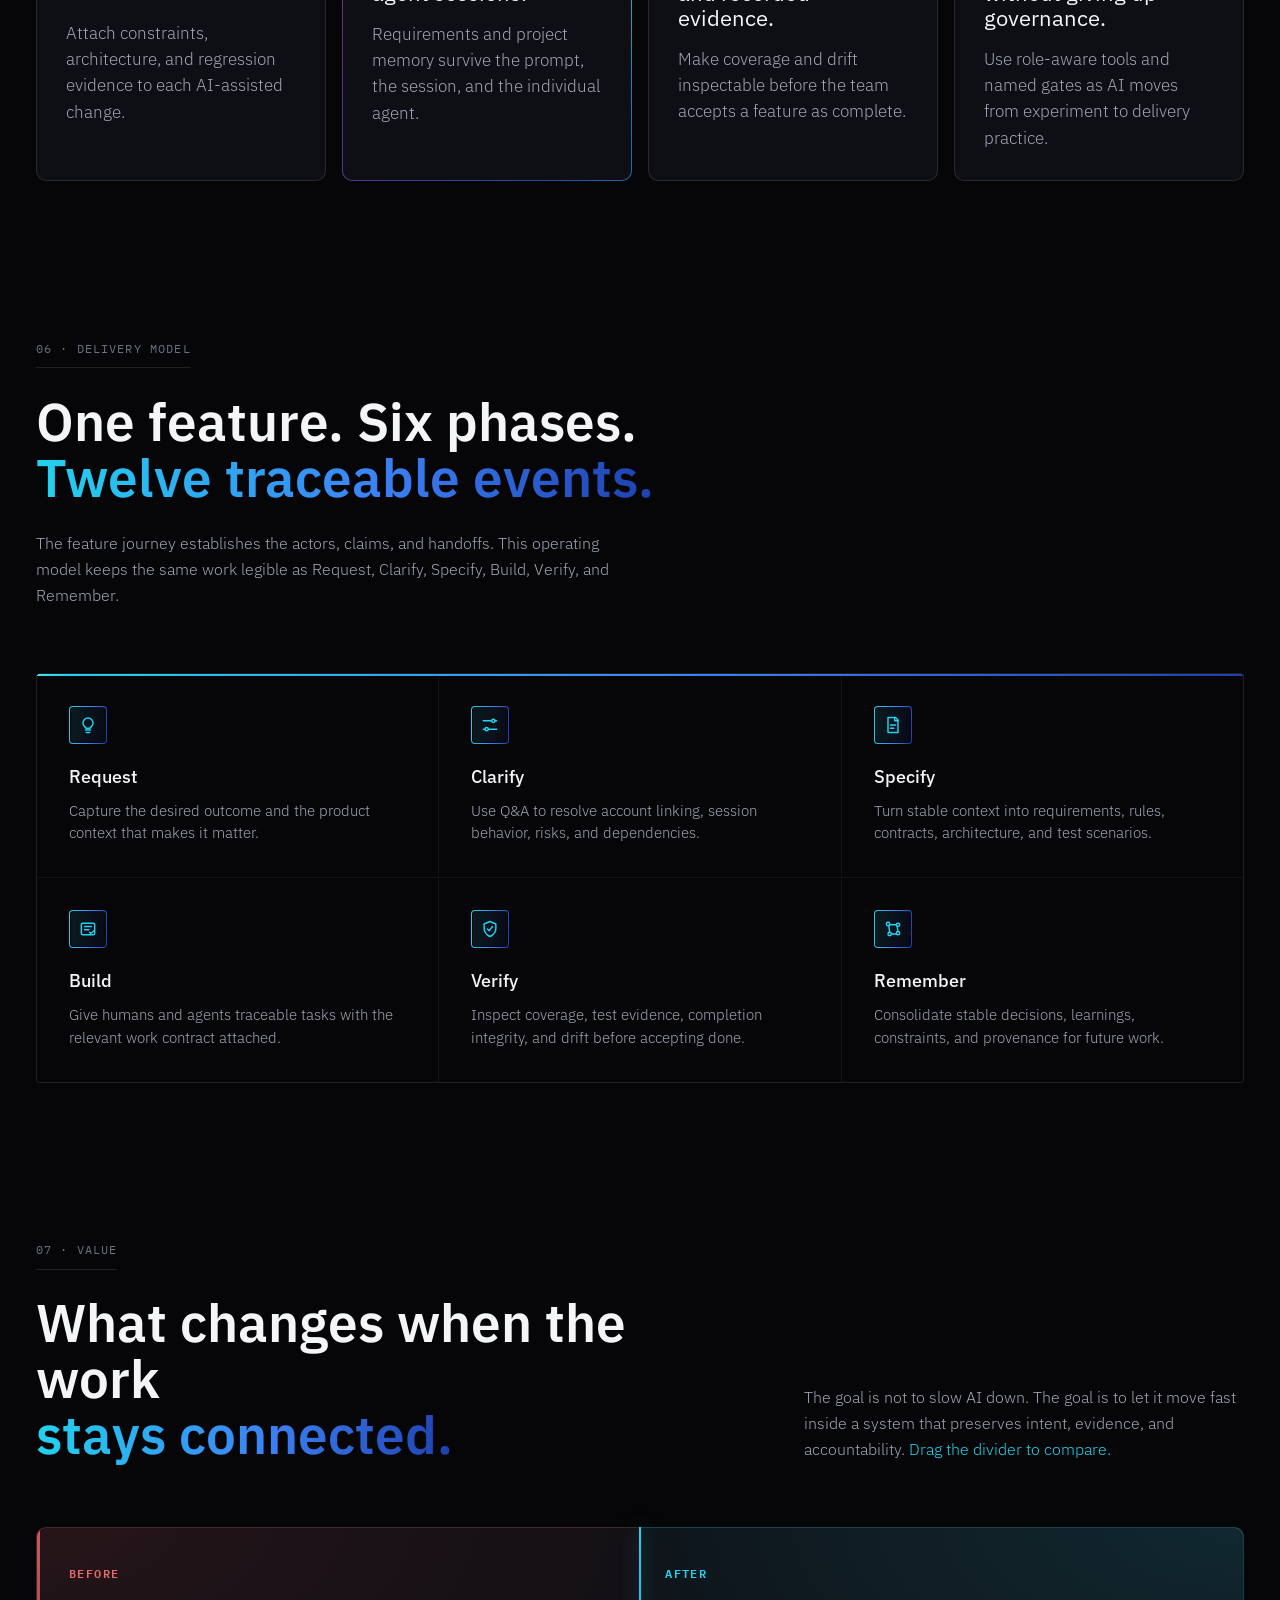
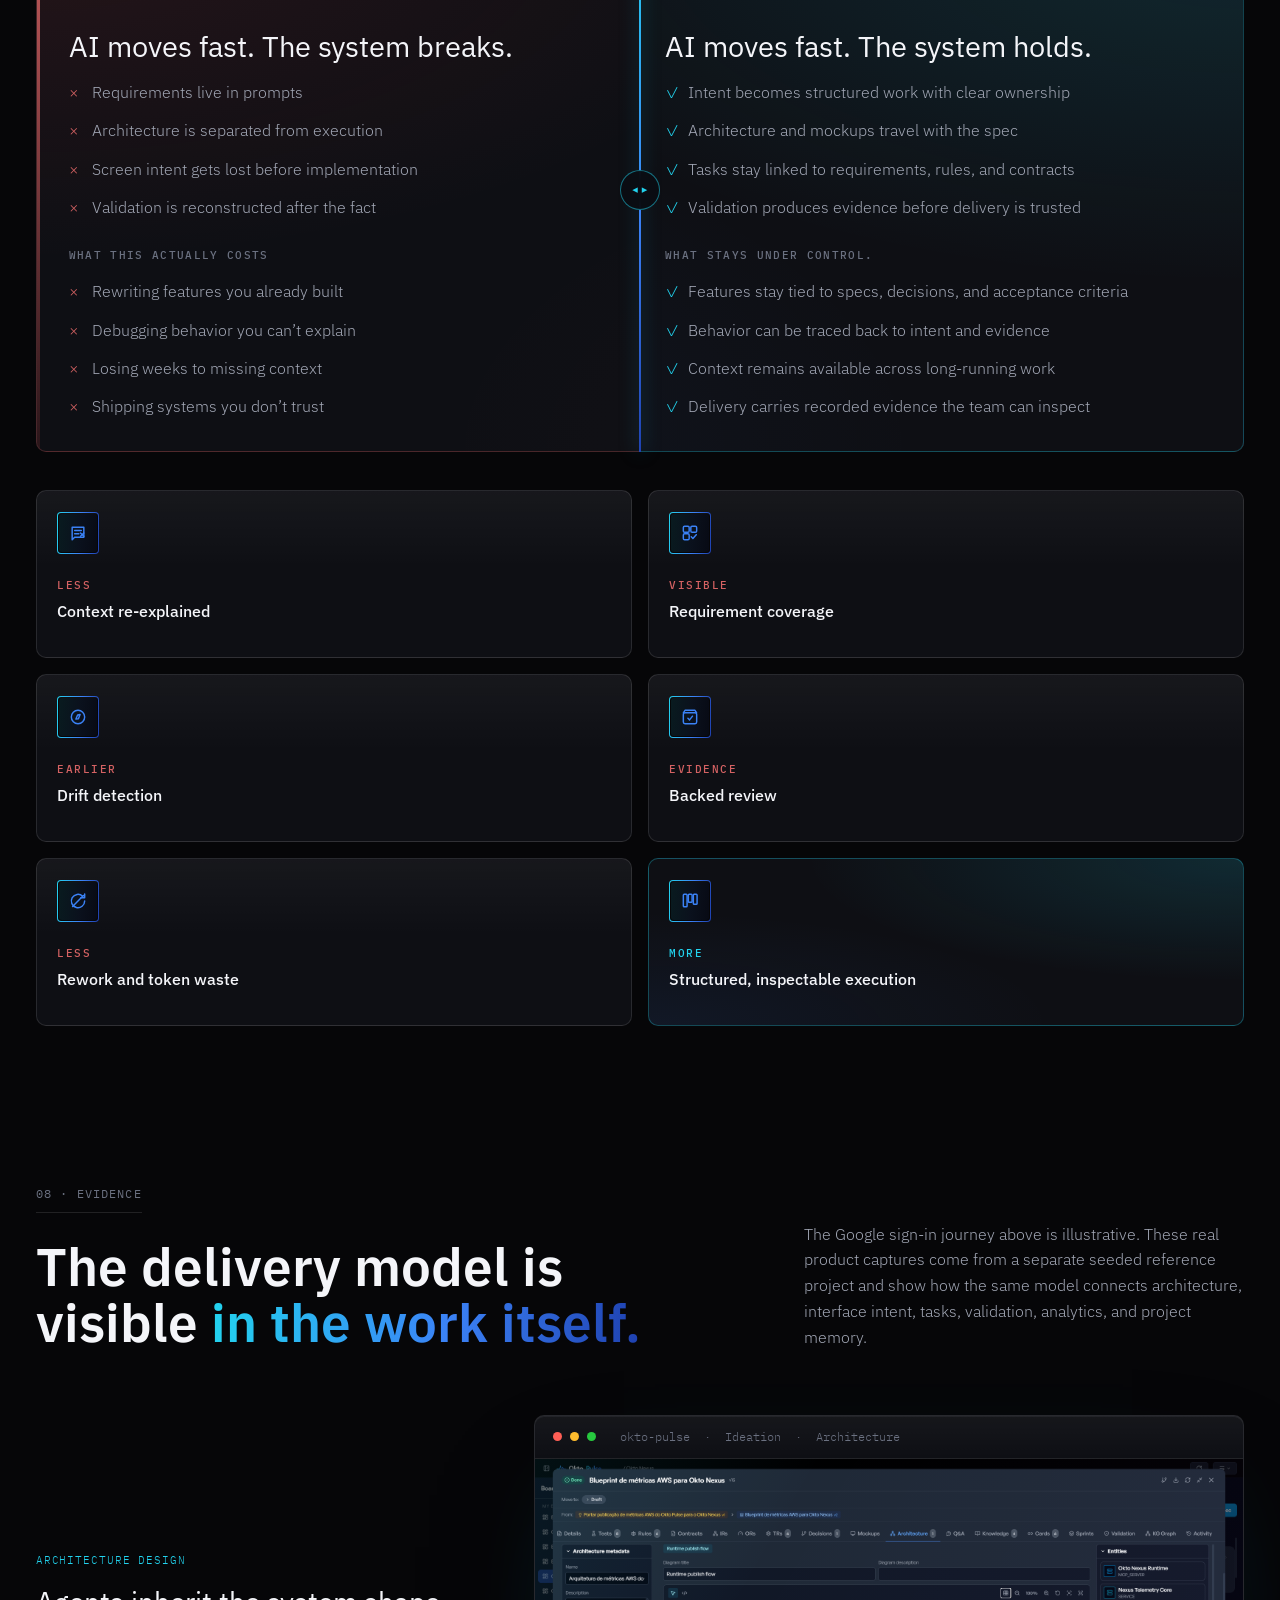
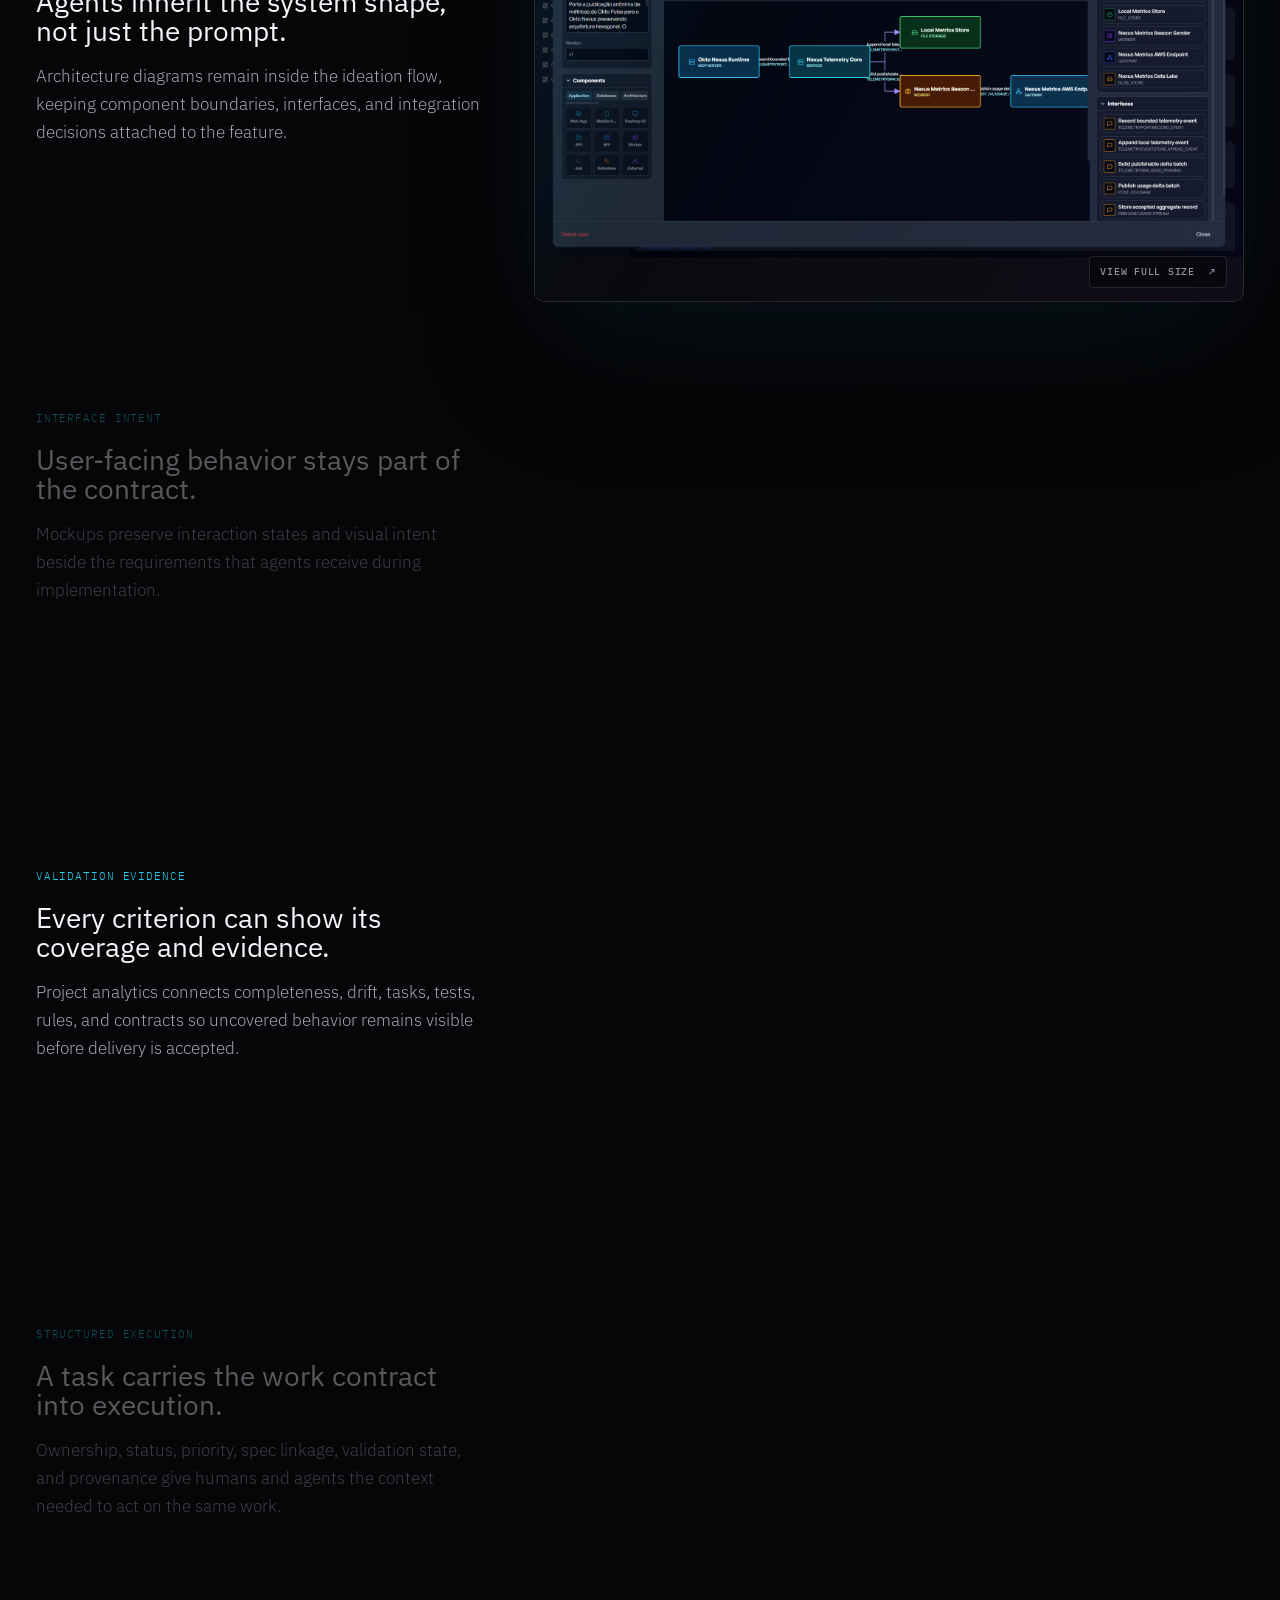
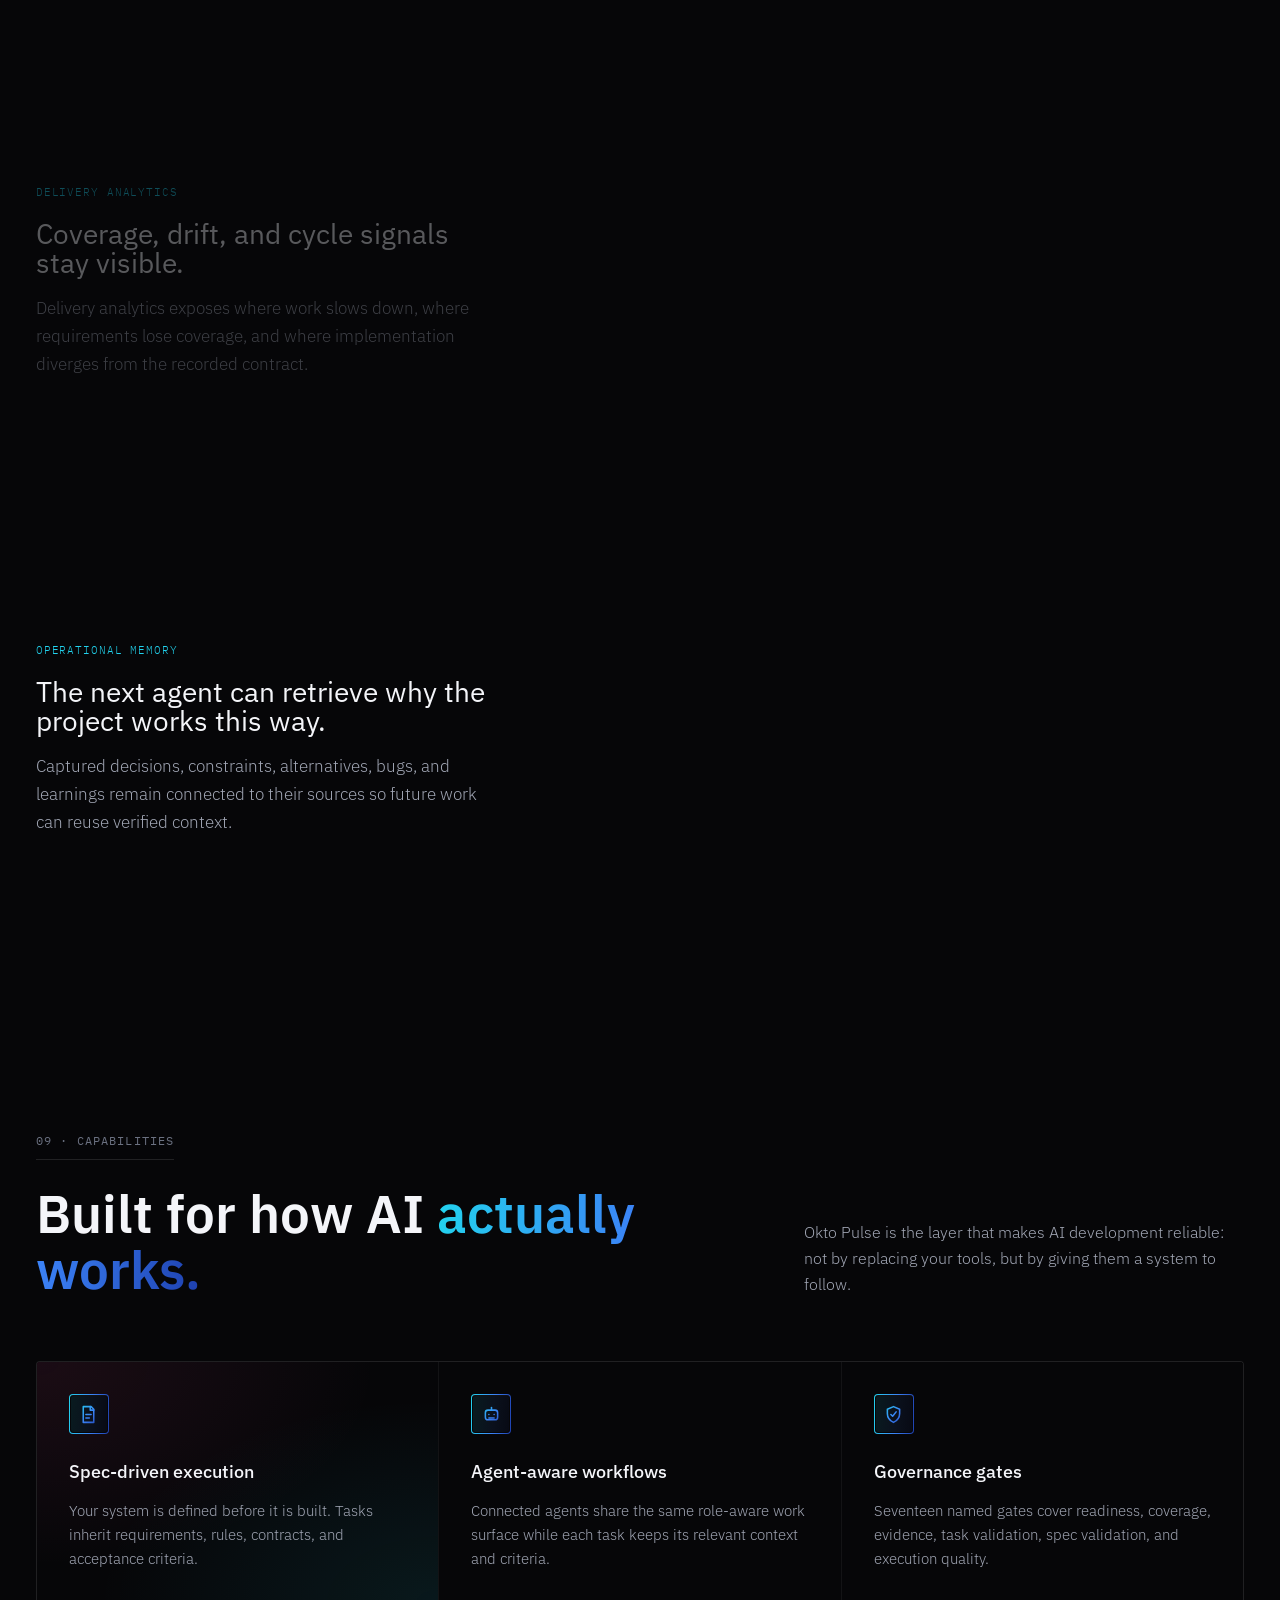
==== commit 4555311e: "Trim redundancy, fix Why-It-Matters card alignment, cut dead weight Architecture section told the sa" ====
--- a/index.html
+++ b/index.html
@@ -35,7 +35,7 @@
     rel="stylesheet"
   />
 
-  <link rel="stylesheet" href="./styles.css?v=20260815-uc15" />
+  <link rel="stylesheet" href="./styles.css?v=20260815-uc16" />
   <script type="application/ld+json">
     {
       "@context": "https://schema.org",
--- a/styles.css
+++ b/styles.css
@@ -10121,6 +10121,8 @@
   display: grid;
   grid-template-columns: 84px 1fr;
   gap: 1.4rem;
+  padding-top: 1.4rem;
+  padding-bottom: 1.4rem;
 }
 @media (max-width: 640px) {
   .walk-step { grid-template-columns: 1fr; gap: 0.6rem; }
@@ -10304,7 +10306,7 @@
 .capabilities-flow {
   display: grid;
   grid-template-columns: repeat(2, 1fr);
-  gap: 4rem 5rem;
+  gap: 1.1rem;
   position: relative;
   margin-top: 3rem;
 }
@@ -10312,109 +10314,22 @@
 .capabilities-flow .feature {
   position: relative;
   margin-top: 0 !important; /* reset default feature margin */
-}
-
-.card-arrow {
-  position: absolute;
-  pointer-events: none;
-  z-index: 10;
-  display: block;
-}
-
-.card-arrow svg {
-  width: 100%;
-  height: 100%;
-  overflow: visible;
-}
-
-.card-arrow path {
-  stroke: var(--hair-strong);
-  stroke-width: 1.5;
-  fill: none;
-}
-
-/* Animated glowing pulse inside the arrow */
-.card-arrow::after {
-  content: "";
-  position: absolute;
-  opacity: 0;
-}
-
-/* Right arrow */
-.card-arrow--right {
-  width: 5rem;
-  height: 10px;
-  right: -5rem;
-  top: 50%;
-  transform: translateY(-50%);
-}
-
-.card-arrow--right::after {
-  height: 2px;
-  width: 30px;
-  top: 4px;
-  left: -30px;
-  background: linear-gradient(90deg, transparent, var(--pulse-cyan), transparent);
-  animation: pulse-h 2.5s infinite linear;
-}
-
-/* Down arrow */
-.card-arrow--down {
-  width: 10px;
-  height: 4rem;
-  bottom: -4rem;
-  left: 50%;
-  transform: translateX(-50%);
-}
-
-.card-arrow--down::after {
-  width: 2px;
-  height: 30px;
-  left: 4px;
-  top: -30px;
-  background: linear-gradient(180deg, transparent, var(--pulse-cyan), transparent);
-  animation: pulse-v 2.5s infinite linear;
-}
-
-@keyframes pulse-h {
-  0% { left: -30px; opacity: 0; }
-  15% { opacity: 1; }
-  85% { opacity: 1; }
-  100% { left: 100%; opacity: 0; }
-}
-
-@keyframes pulse-v {
-  0% { top: -30px; opacity: 0; }
-  15% { opacity: 1; }
-  85% { opacity: 1; }
-  100% { top: 100%; opacity: 0; }
-}
-
-/* Stagger the animations */
-.capabilities-flow article:nth-child(1) .card-arrow--down::after { animation-delay: 0.6s; }
-.capabilities-flow article:nth-child(2) .card-arrow--down::after { animation-delay: 1.2s; }
-.capabilities-flow article:nth-child(3) .card-arrow--right::after { animation-delay: 1.2s; }
+  border: 1px solid var(--hair-strong);
+  border-radius: var(--radius-lg);
+  background: linear-gradient(180deg, rgba(255, 255, 255, 0.035), transparent 42%), var(--surface);
+  transition: border-color 180ms var(--ease), transform 180ms var(--ease);
+}
+
+.capabilities-flow .feature:hover {
+  border-color: var(--pulse-cyan);
+  transform: translateY(-1px);
+}
 
 /* Responsive layout overrides */
 @media (max-width: 900px) {
   .capabilities-flow {
     grid-template-columns: 1fr;
-    gap: 3rem;
-  }
-  .card-arrow {
-    display: none !important;
-  }
-  /* Render simple line connecting stacked cards on mobile */
-  .capabilities-flow .feature:not(:last-child)::after {
-    content: "";
-    position: absolute;
-    left: 50%;
-    bottom: -2.2rem;
-    transform: translateX(-50%);
-    width: 1.5px;
-    height: 1.4rem;
-    background: linear-gradient(180deg, var(--hair-strong), var(--pulse-cyan));
-    opacity: 0.8;
+    gap: 1rem;
   }
 }
 
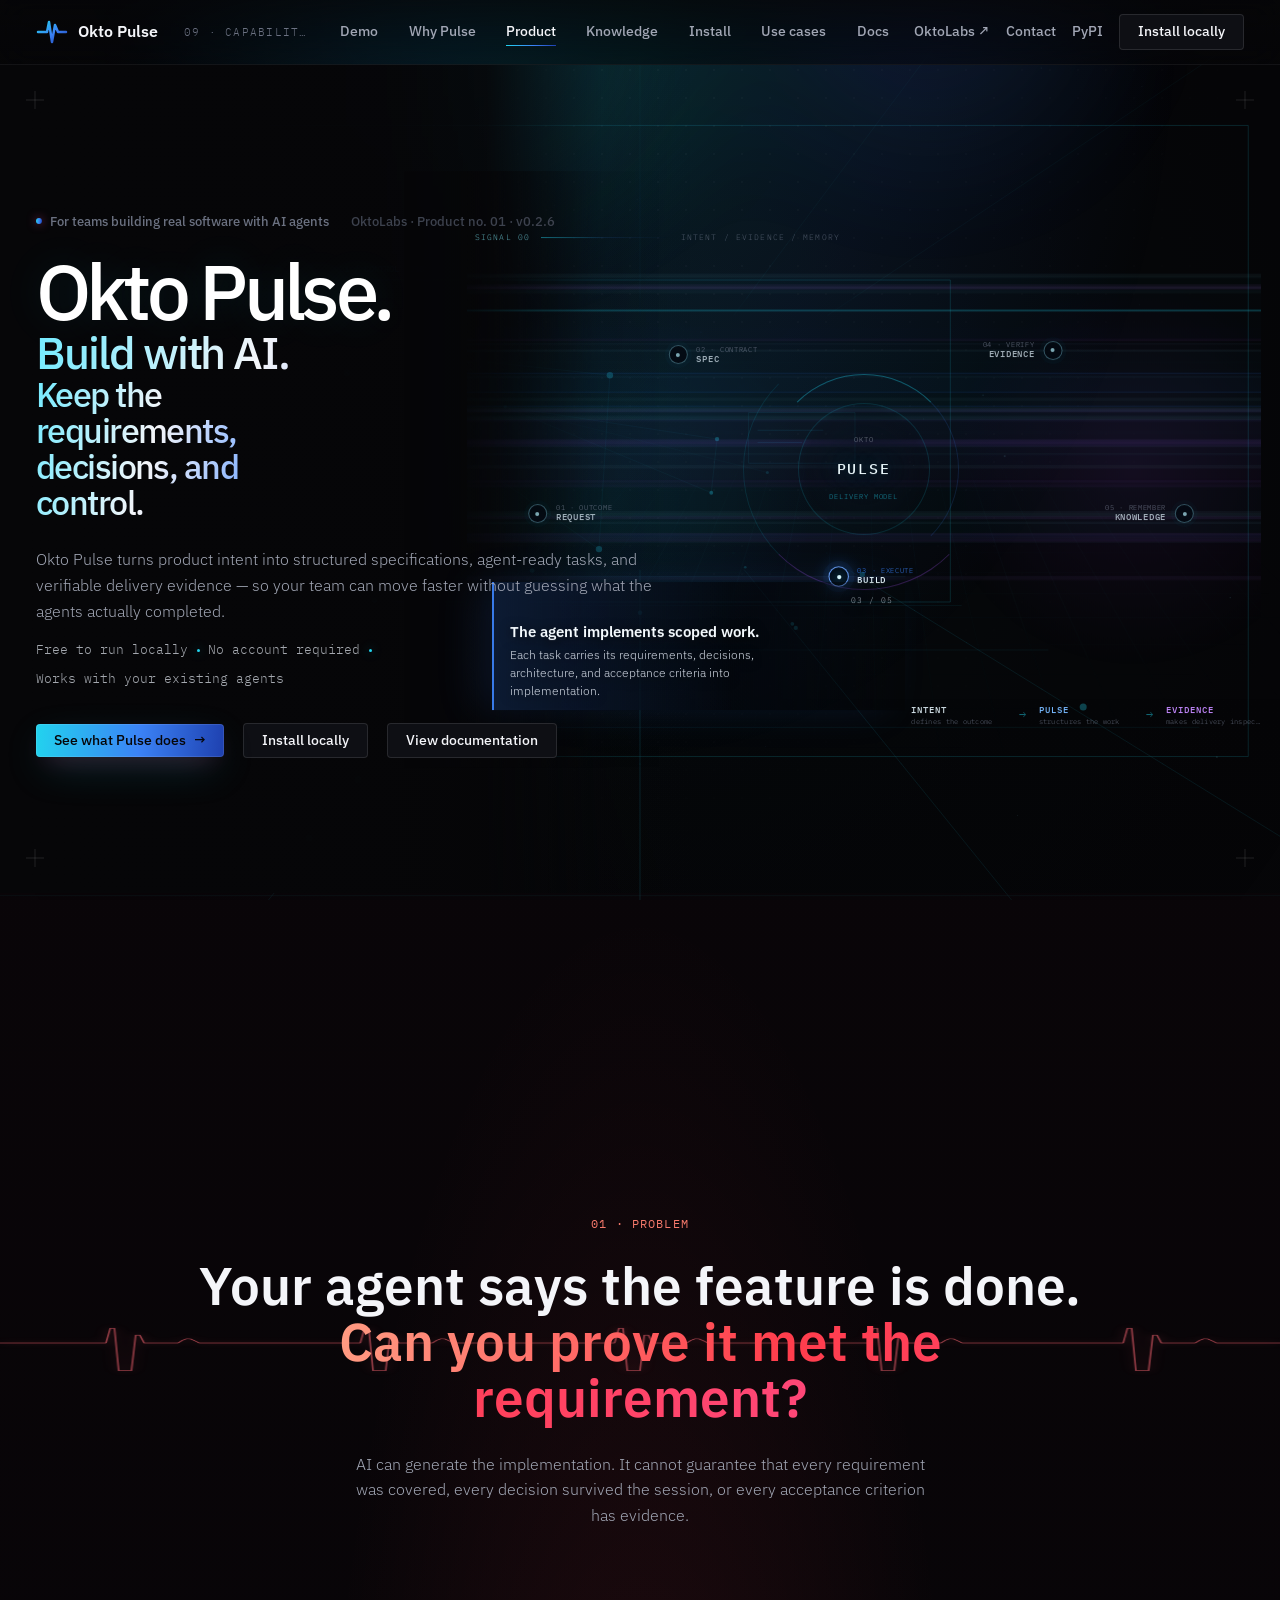
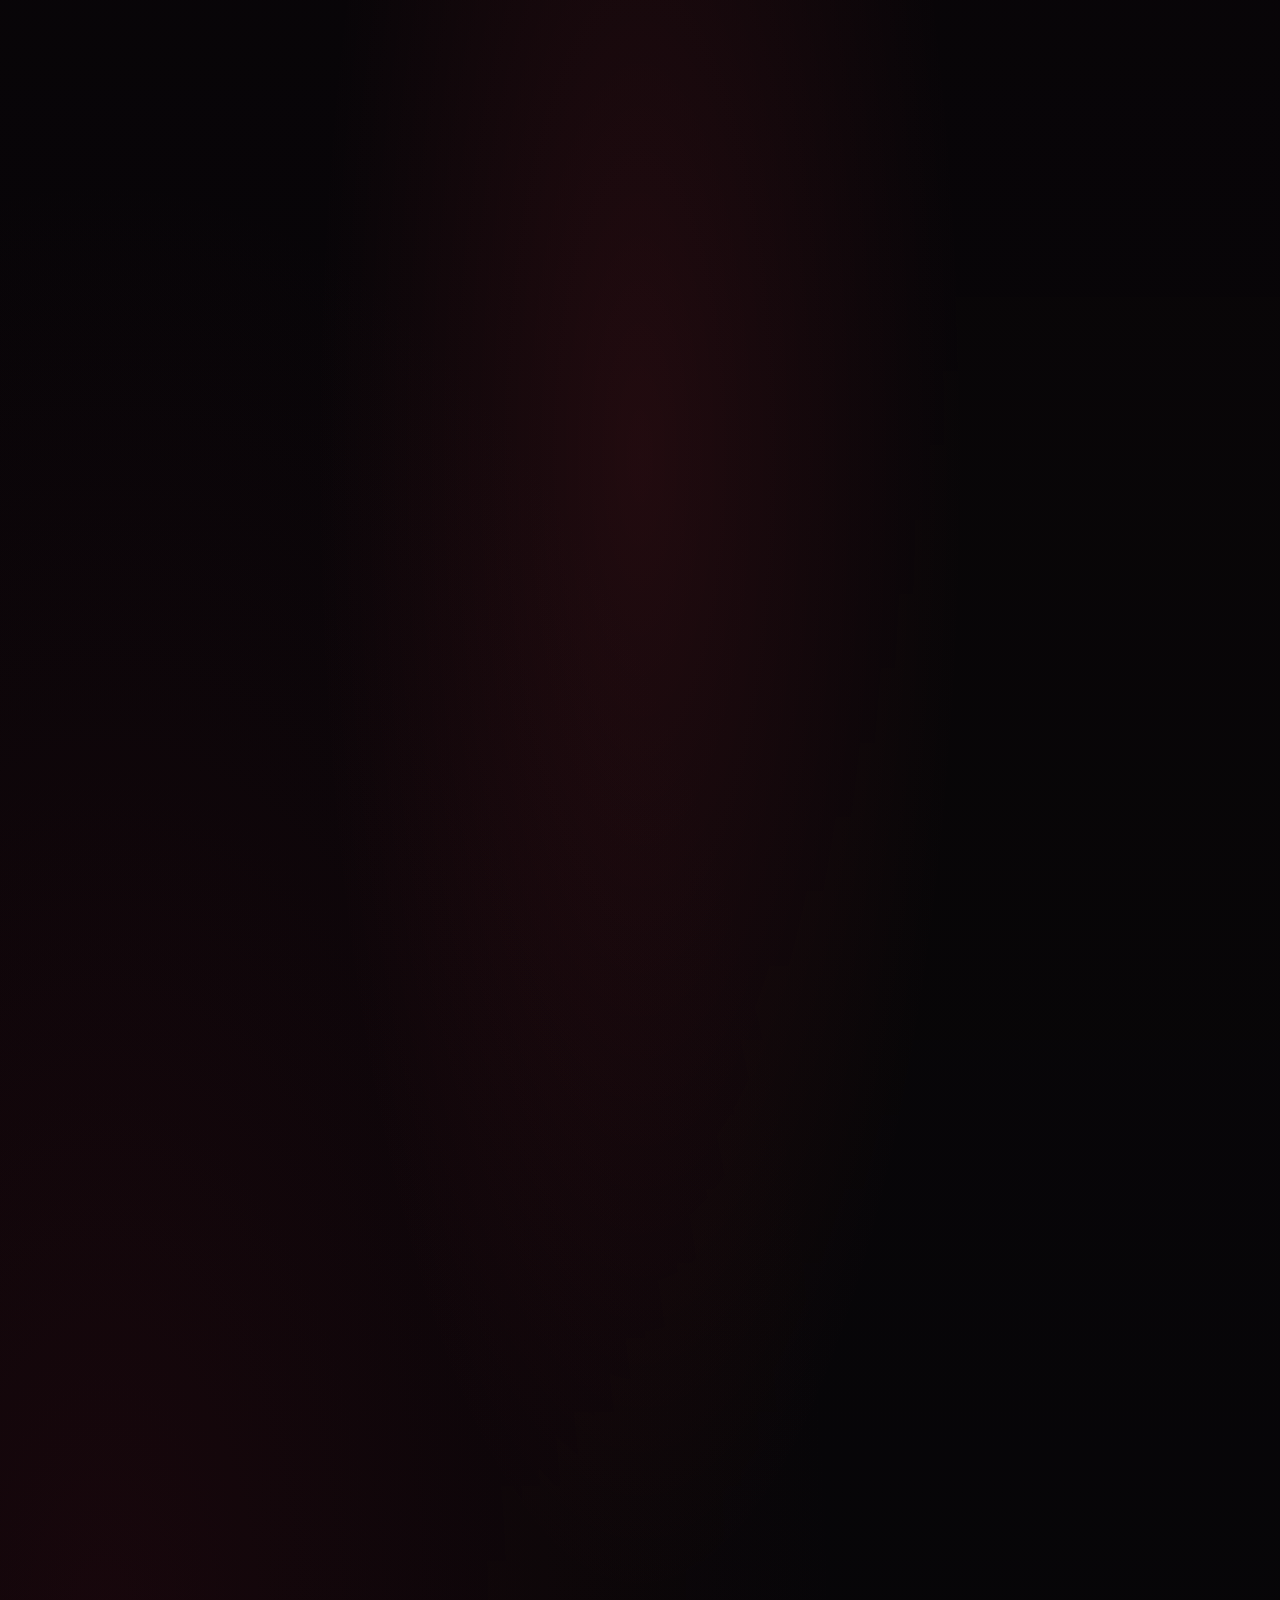
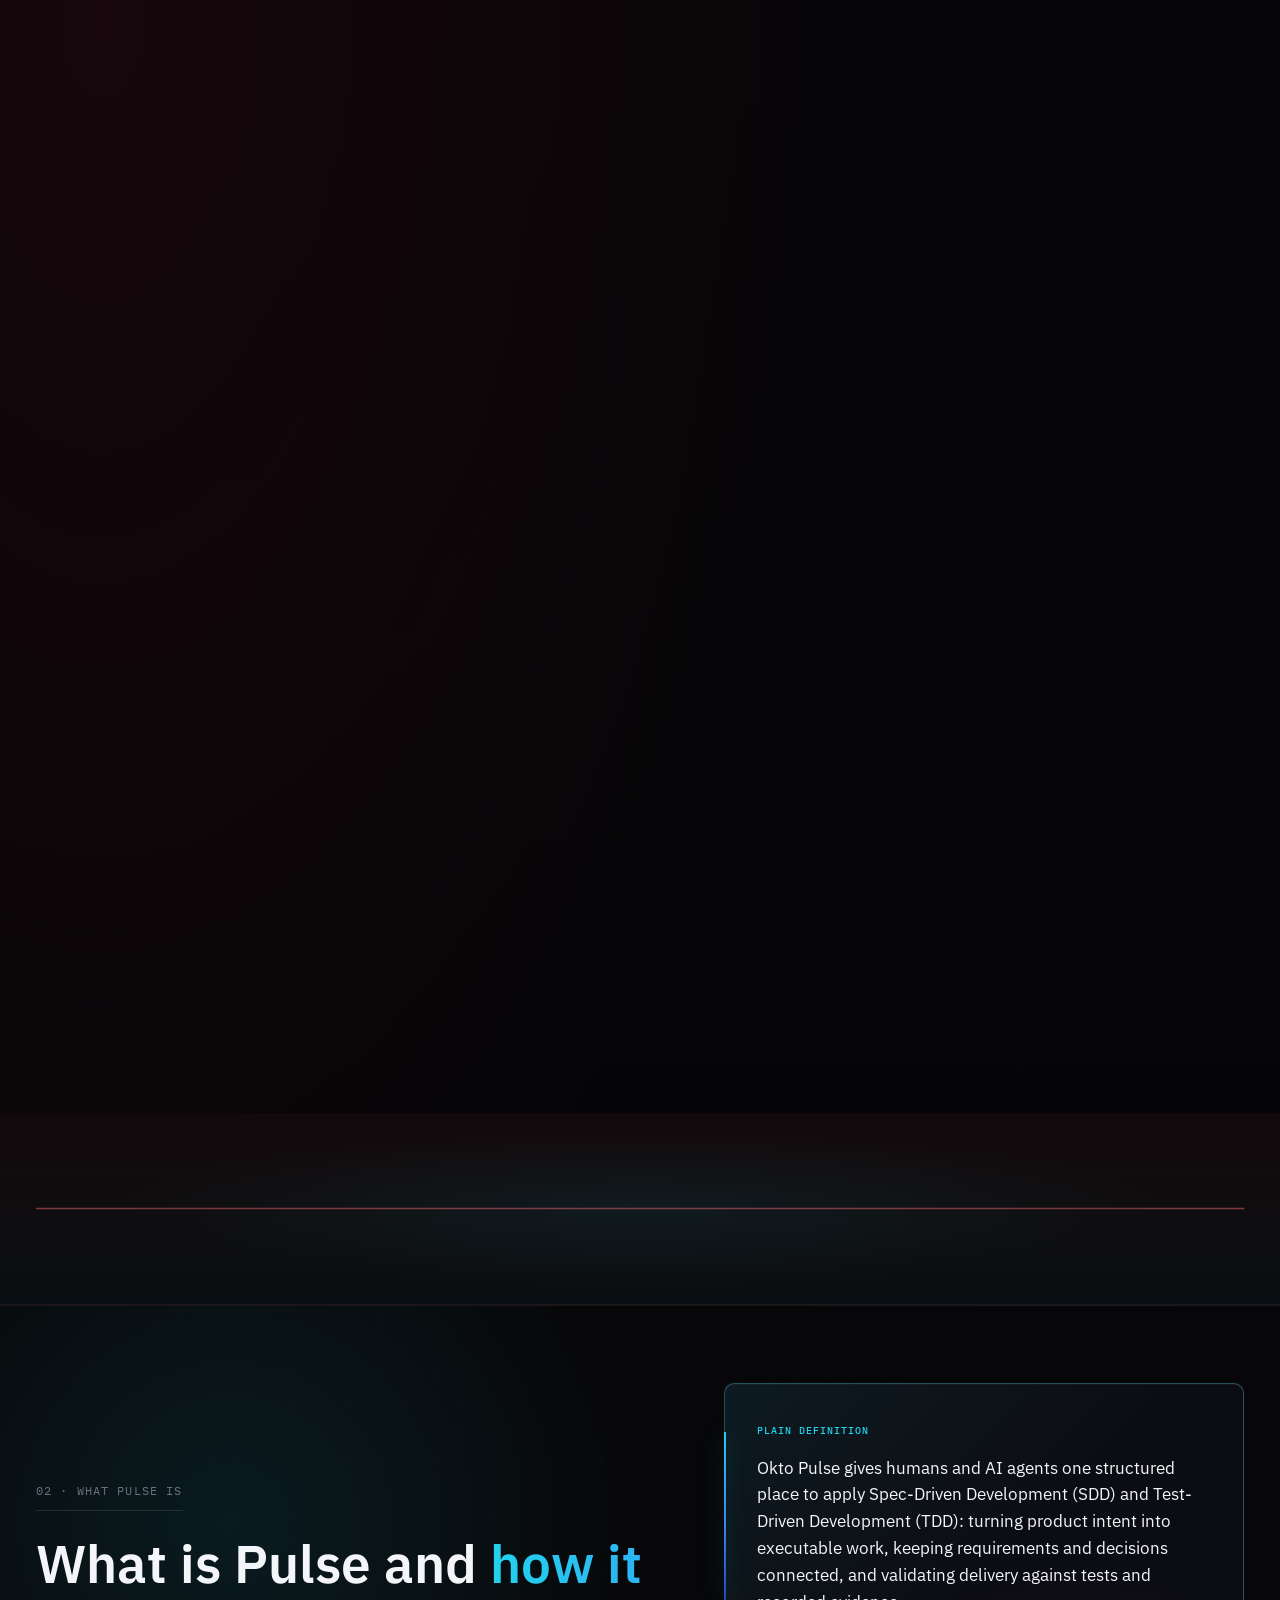
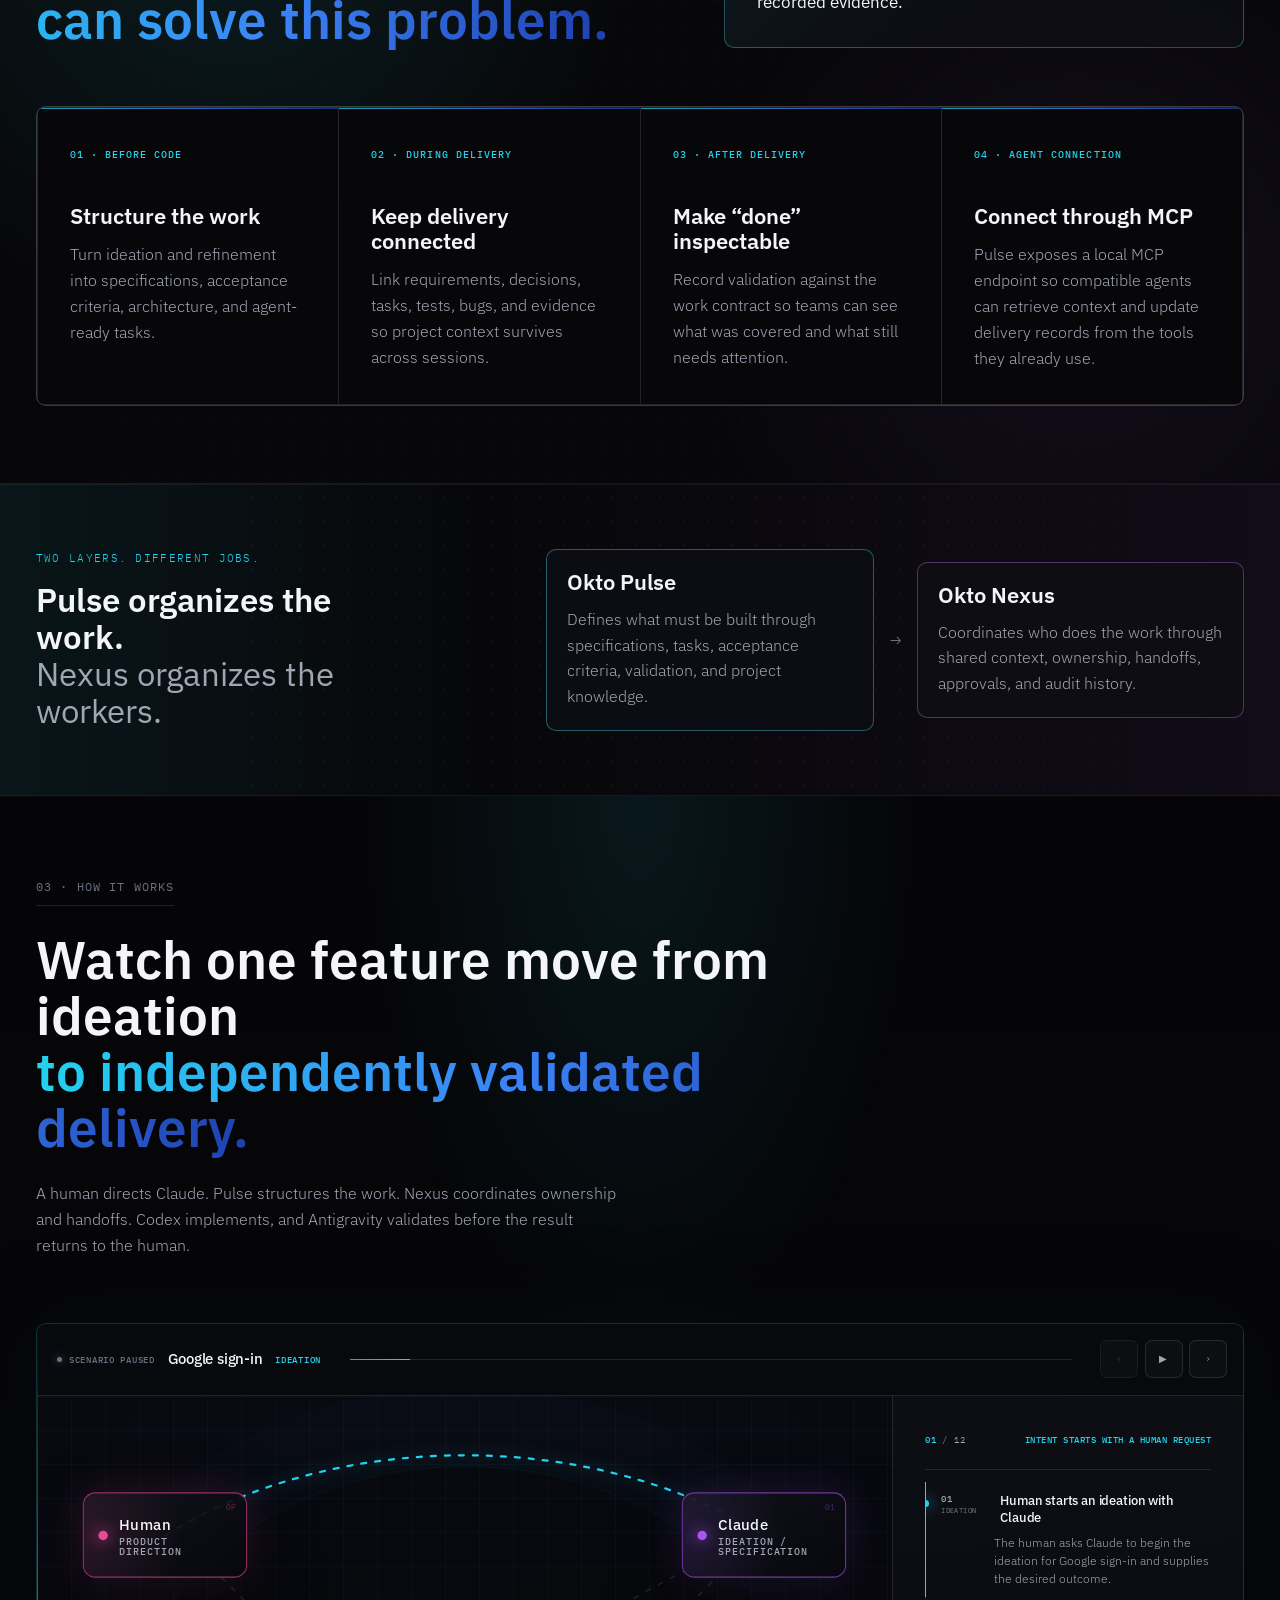
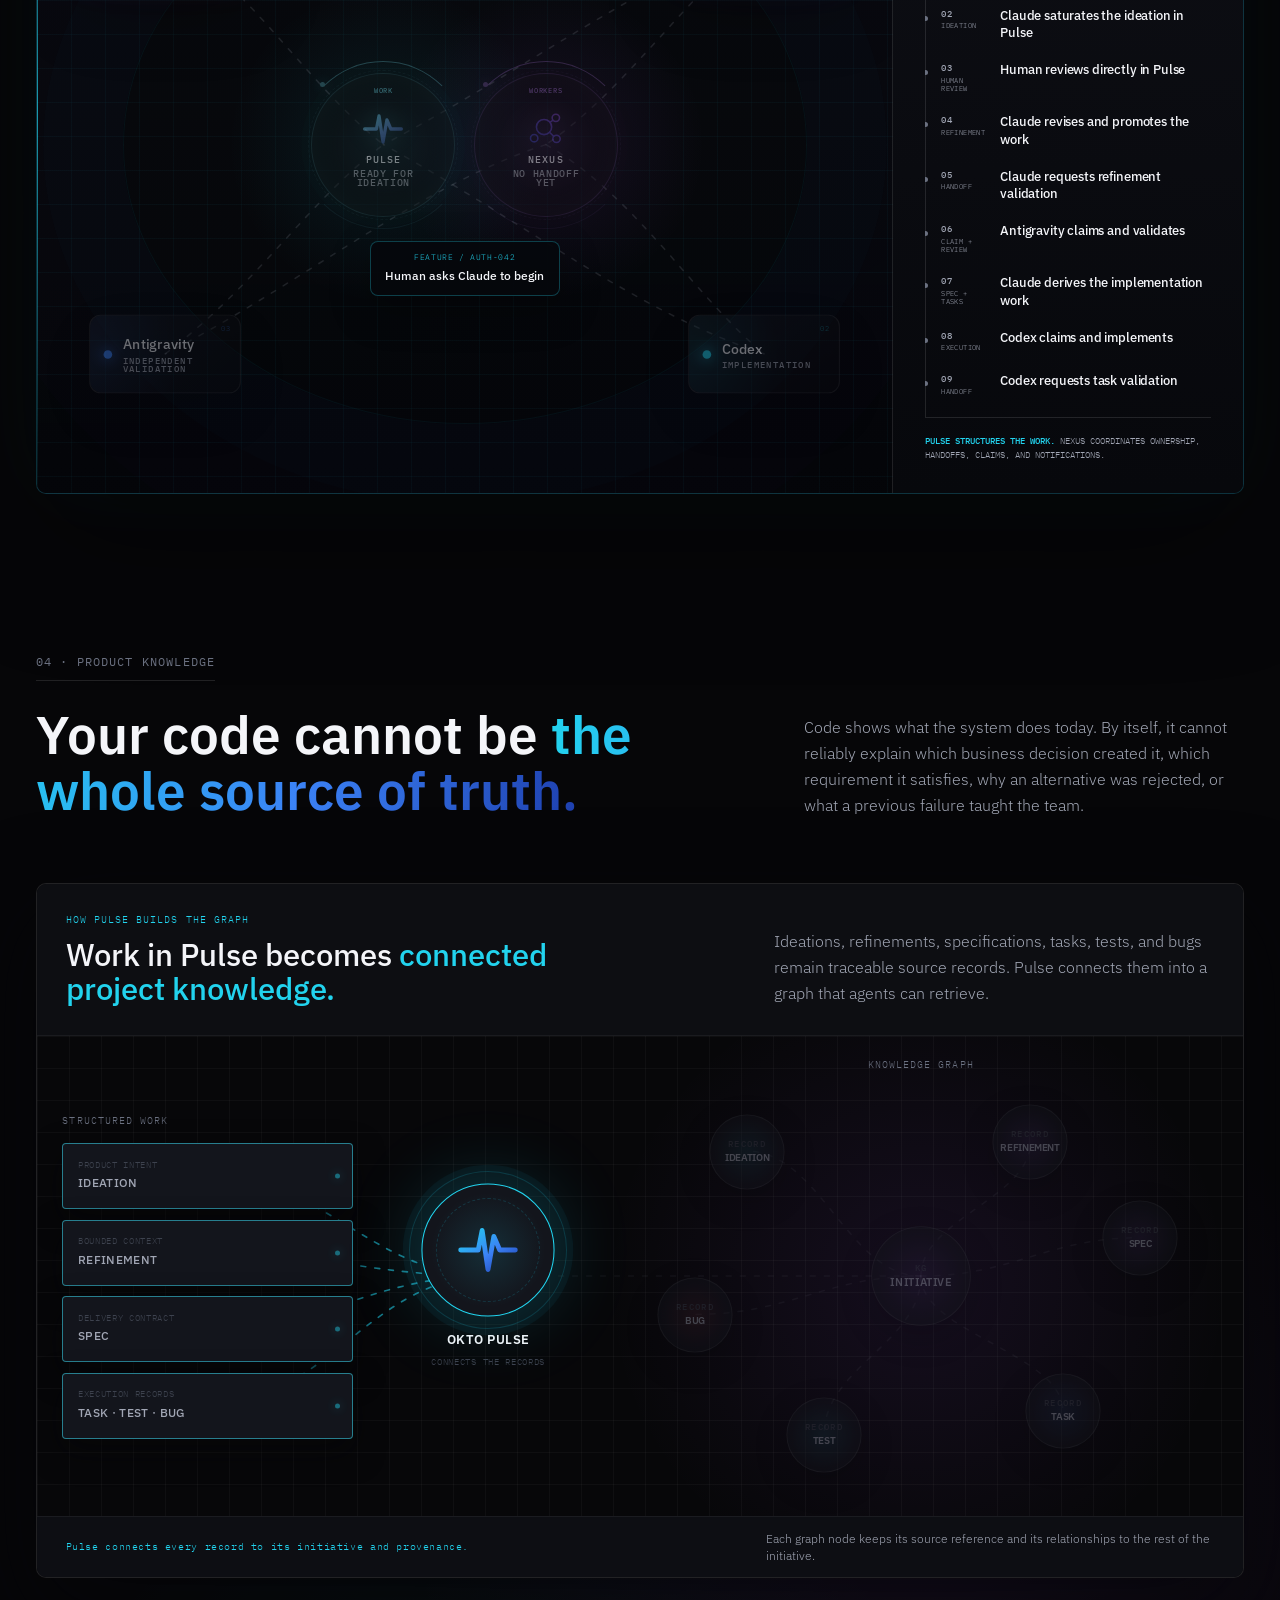
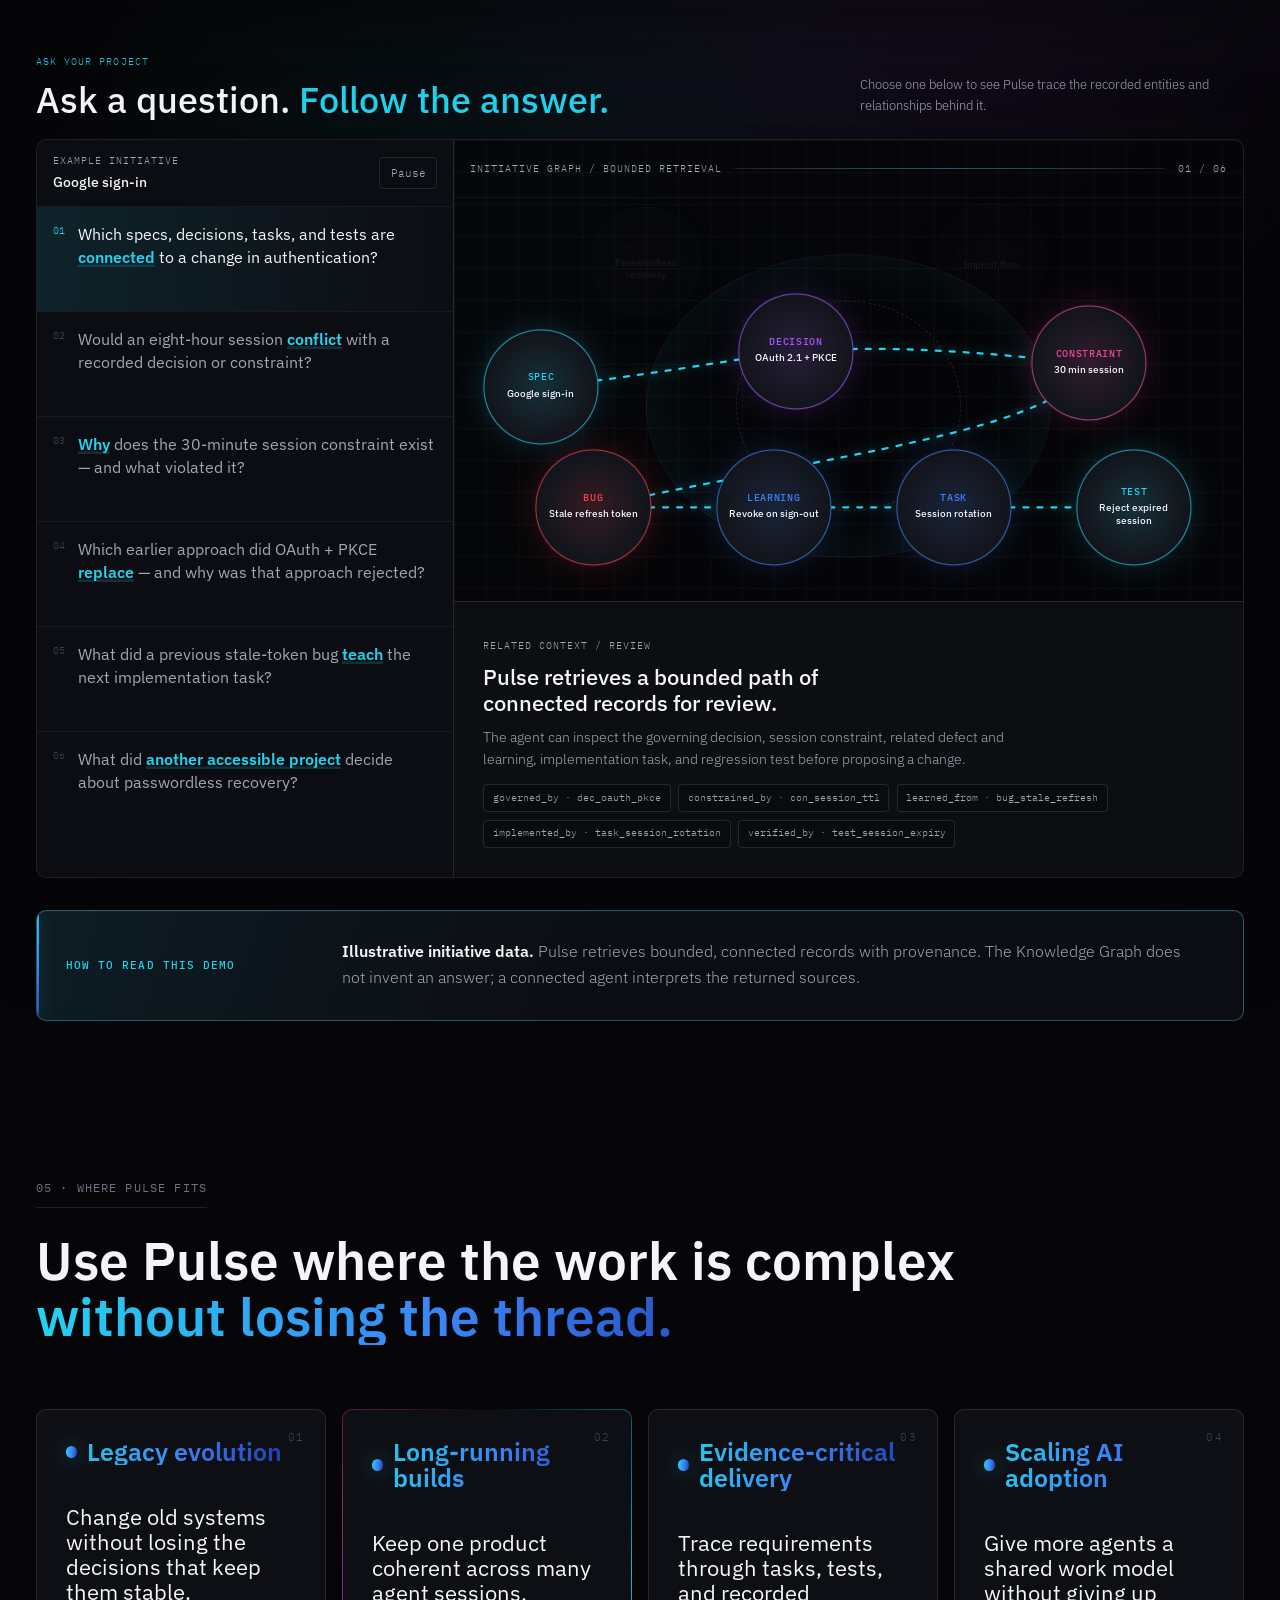
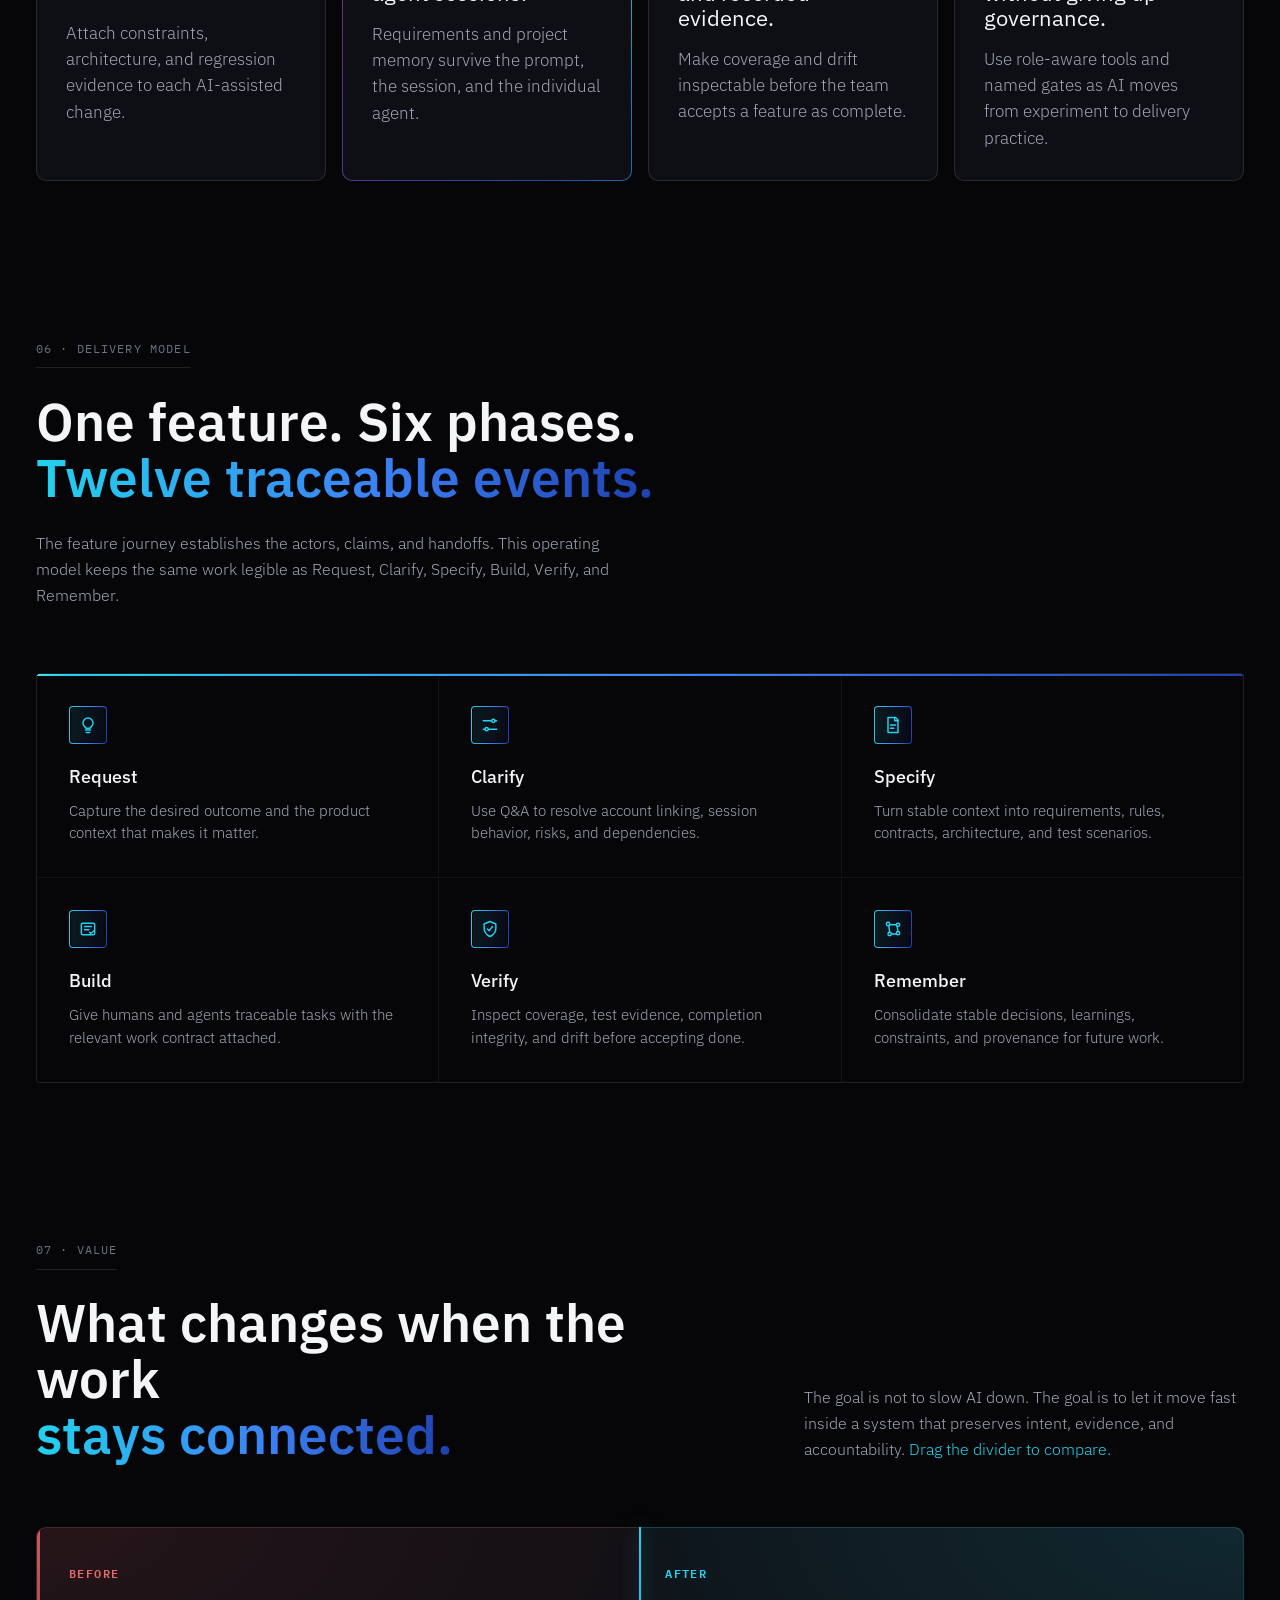
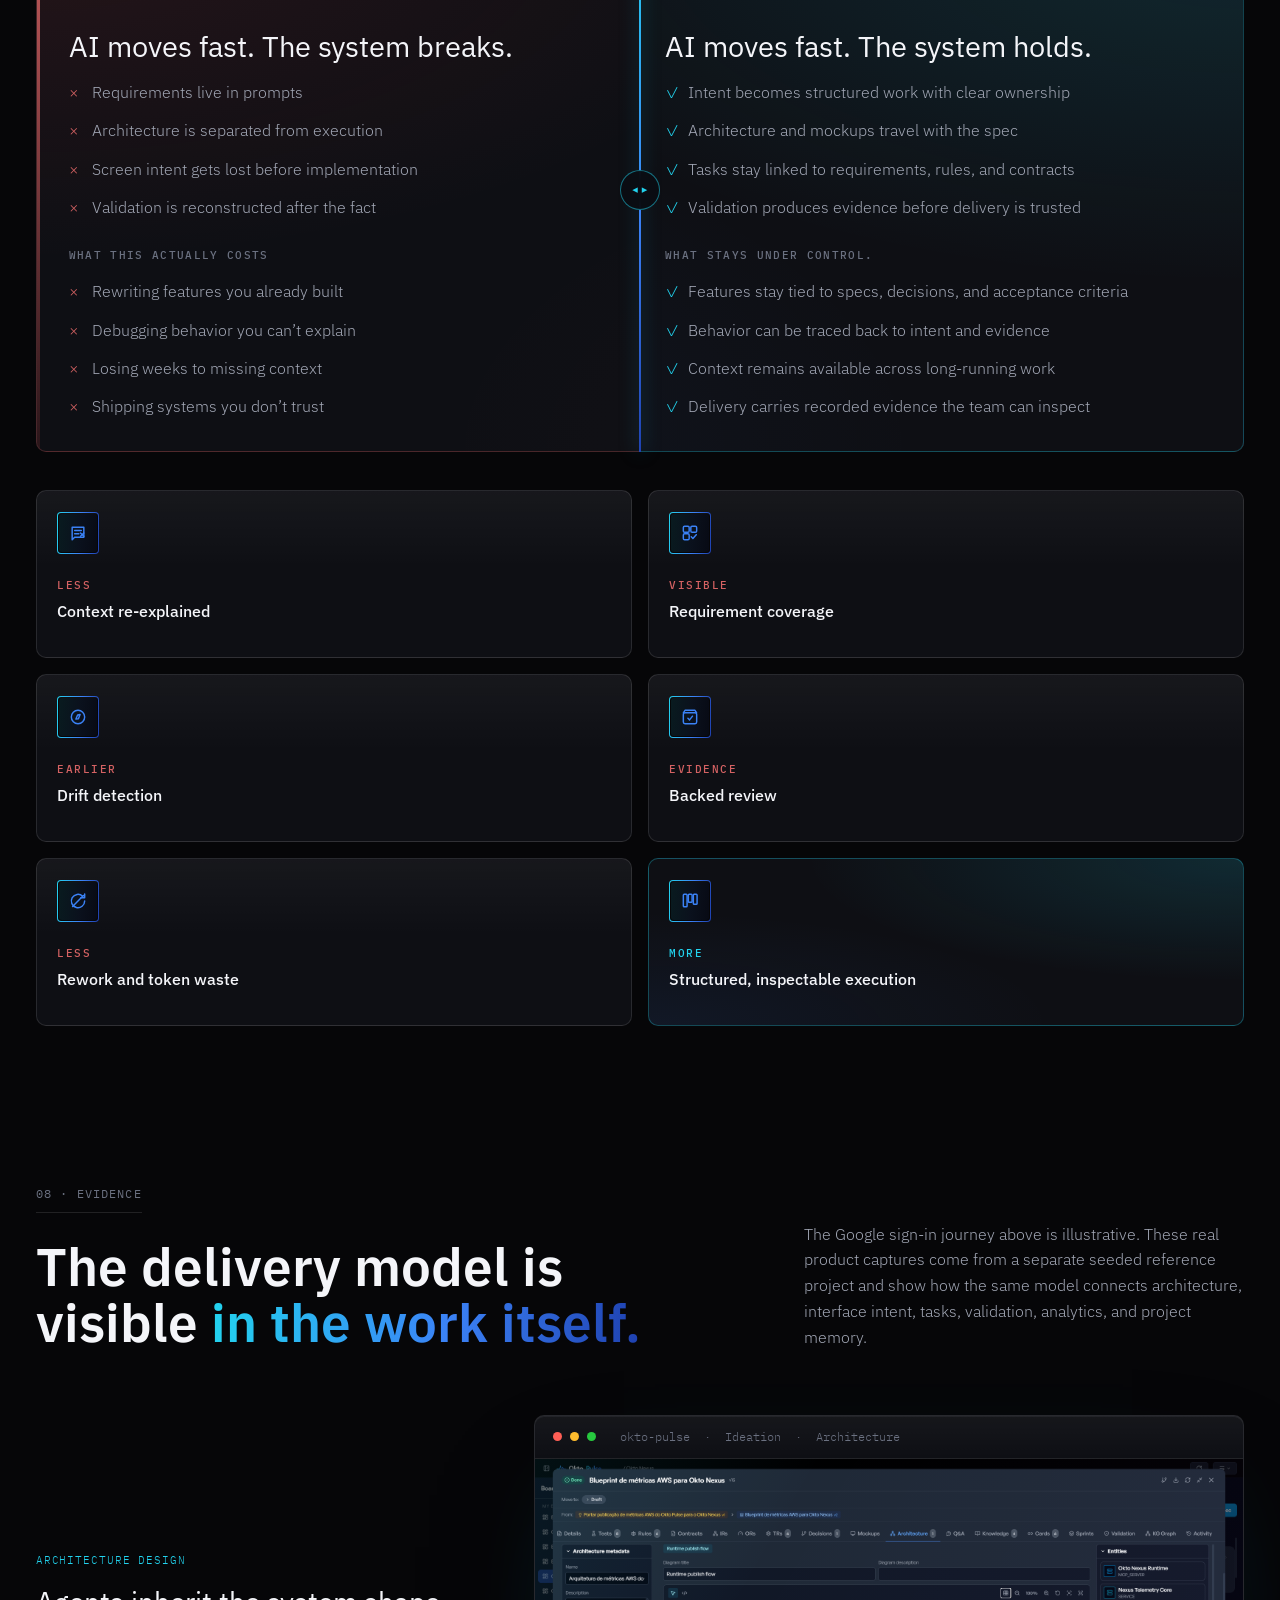
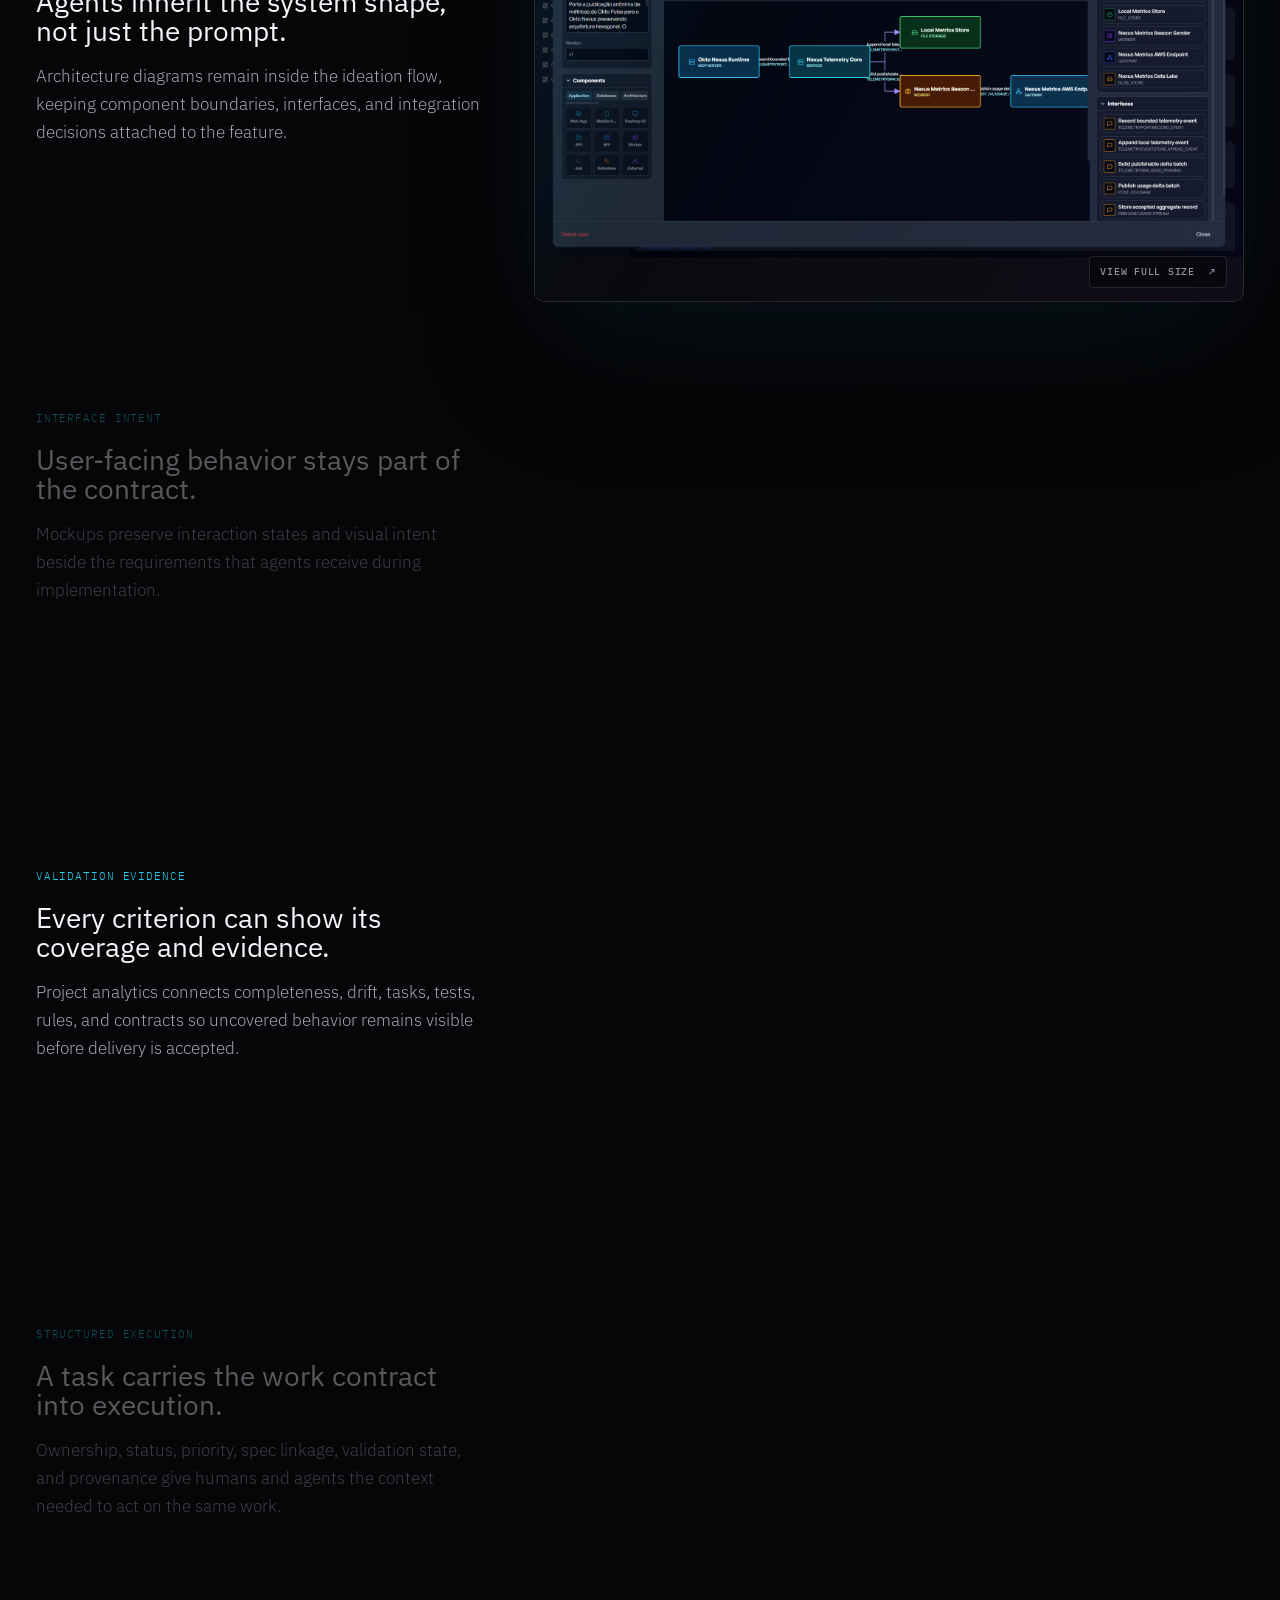
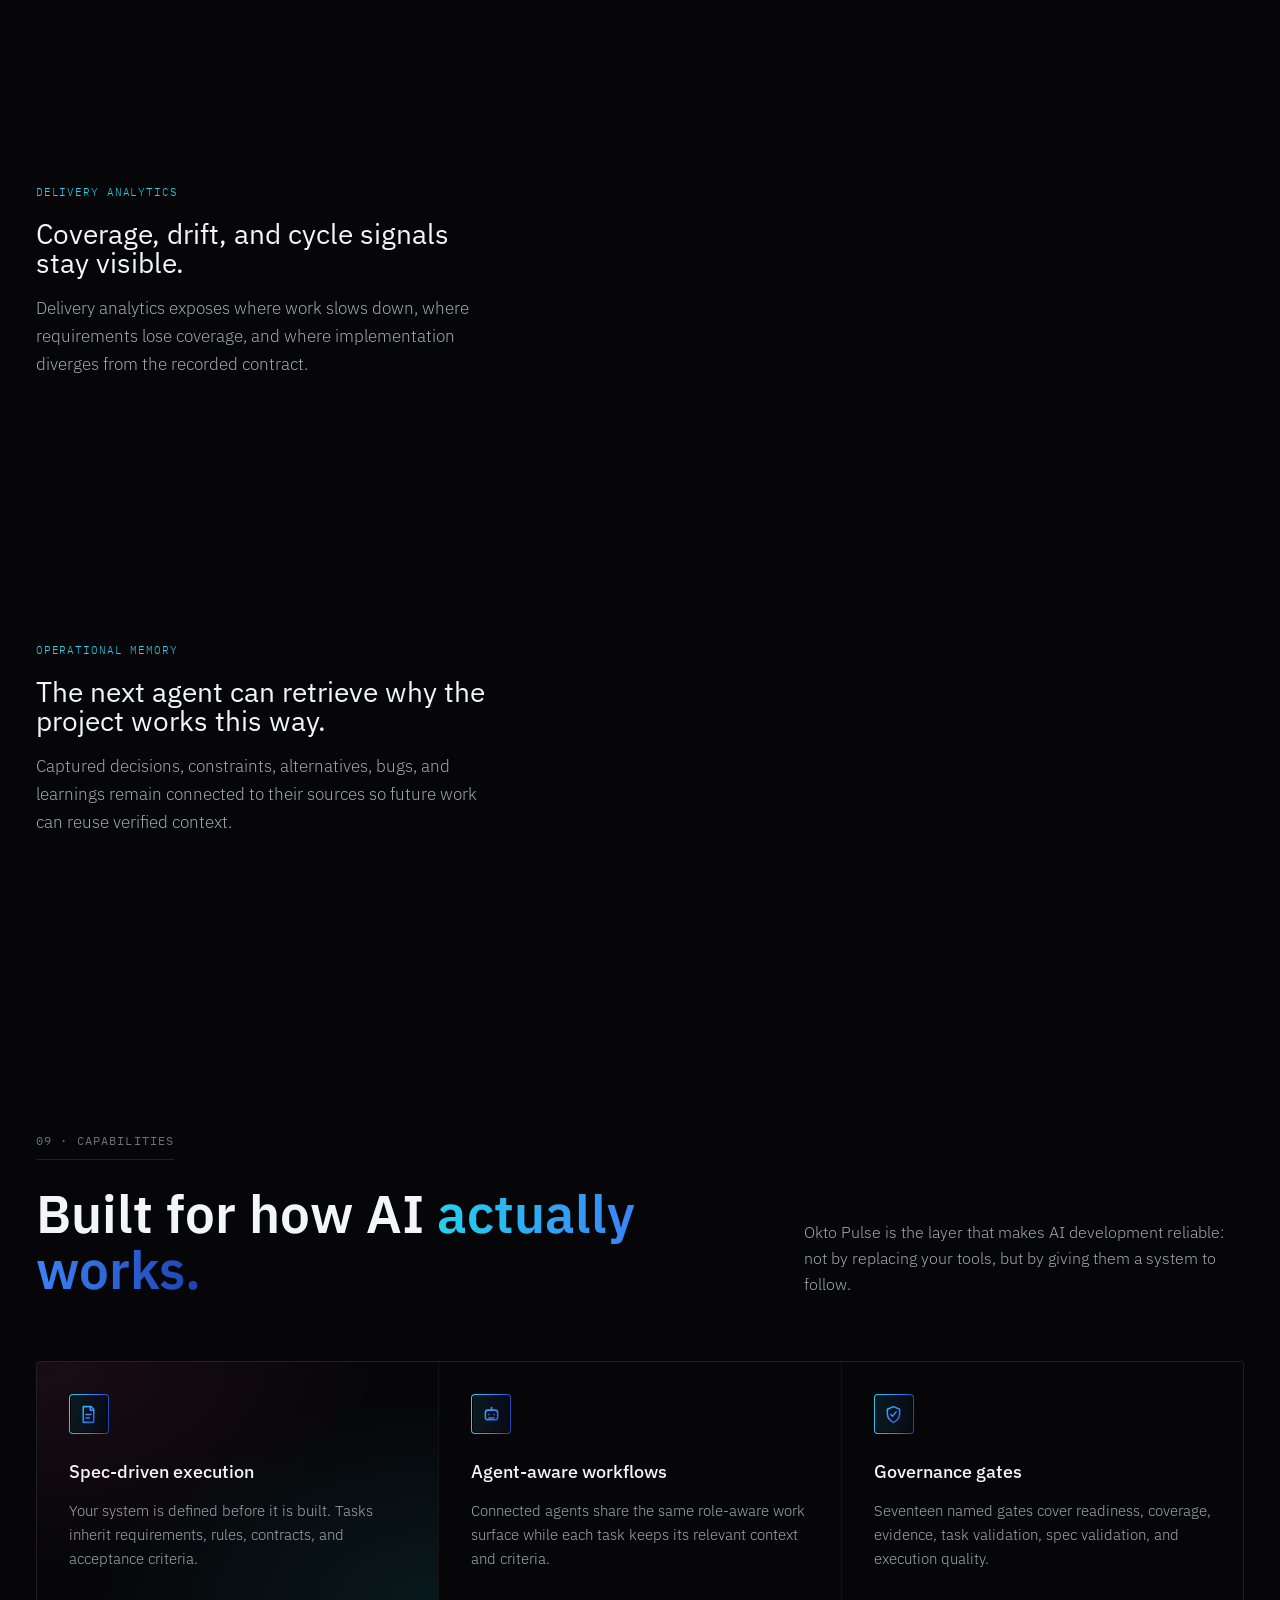
==== commit 7f99d362: "Move live board into the first fold; cut a real scroll-jank cost Merge the Hero and Live Board secti" ====
--- a/index.html
+++ b/index.html
@@ -35,7 +35,7 @@
     rel="stylesheet"
   />
 
-  <link rel="stylesheet" href="./styles.css?v=20260815-uc16" />
+  <link rel="stylesheet" href="./styles.css?v=20260815-uc18" />
   <script type="application/ld+json">
     {
       "@context": "https://schema.org",
@@ -1548,6 +1548,6 @@
   <script src="./delivery-flow.js?v=20260717-kg3" defer></script>
   <script src="./knowledge-ingest.js?v=20260717-kg8" defer></script>
   <script src="./knowledge-demo.js?v=20260717-kg3" defer></script>
-  <script src="./depth-scene.js?v=20260813-uc3" defer></script>
+  <script src="./depth-scene.js?v=20260815-d2" defer></script>
 </body>
 </html>
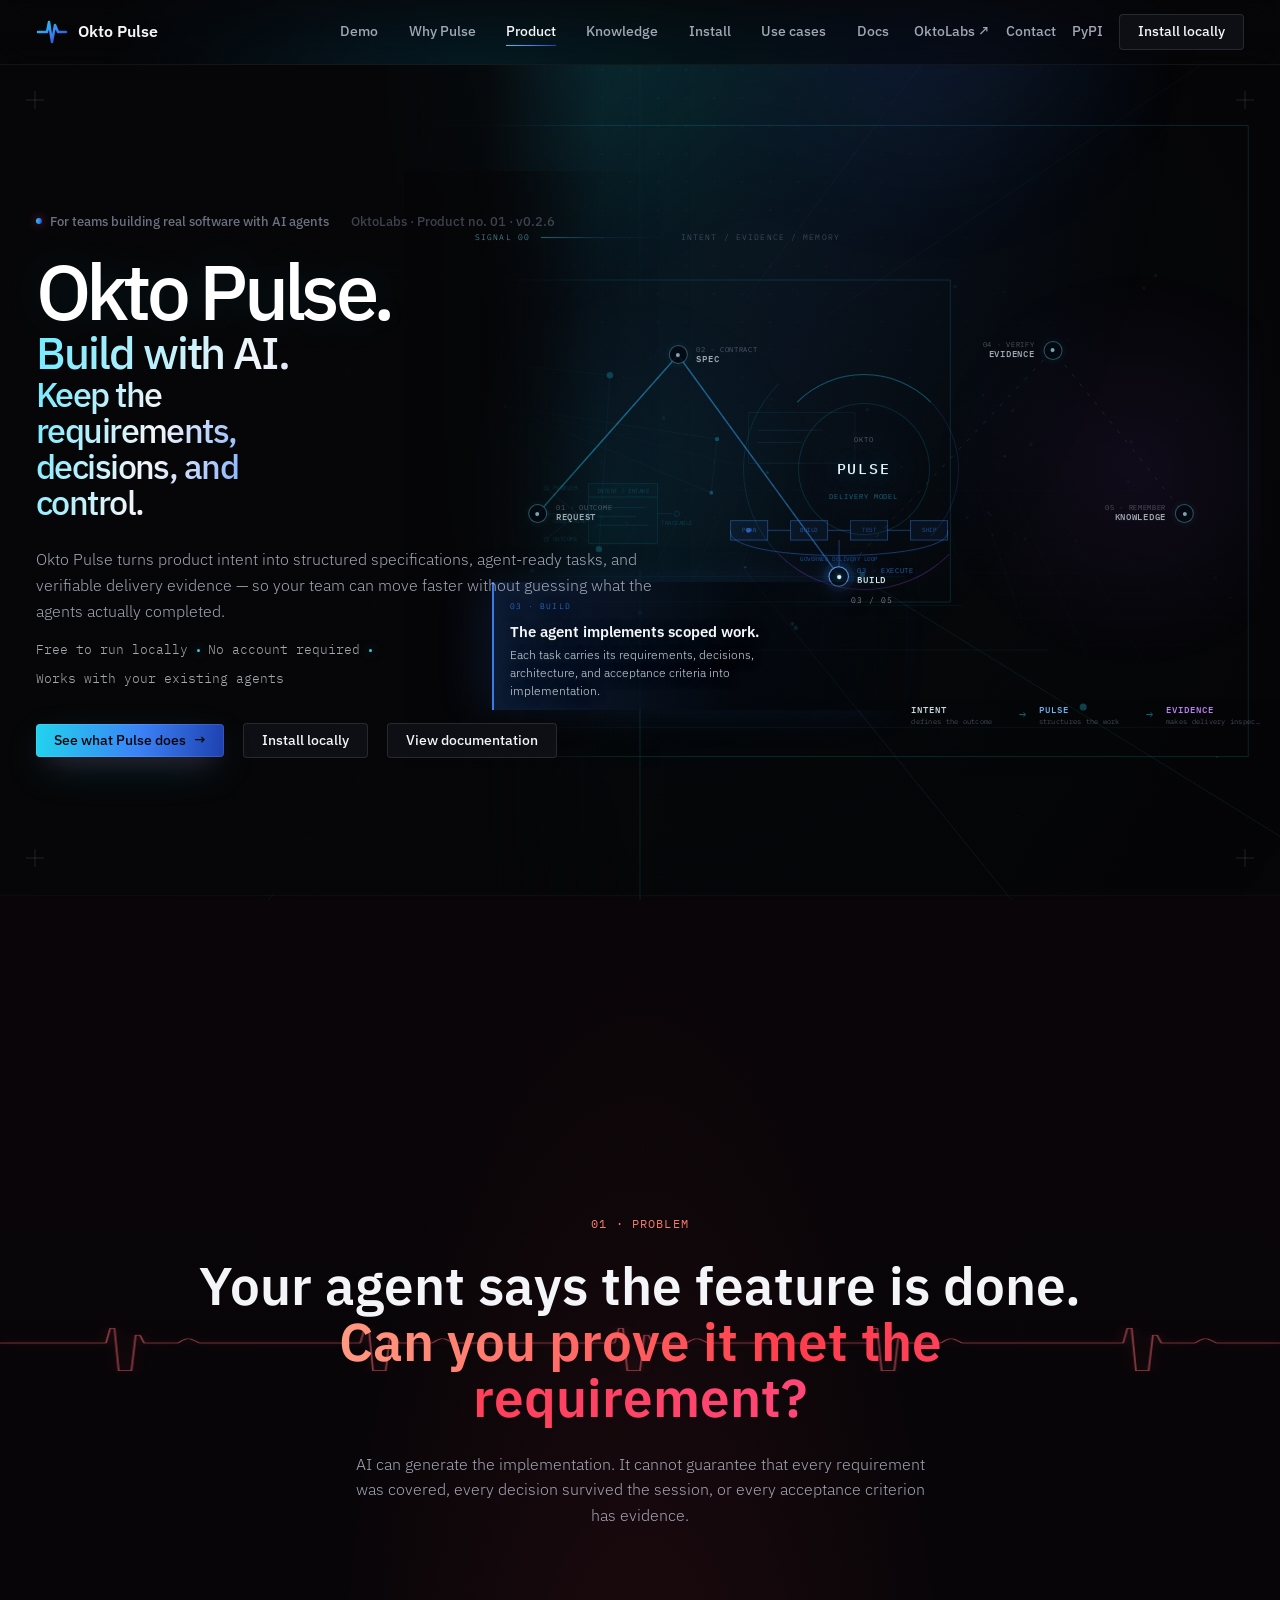
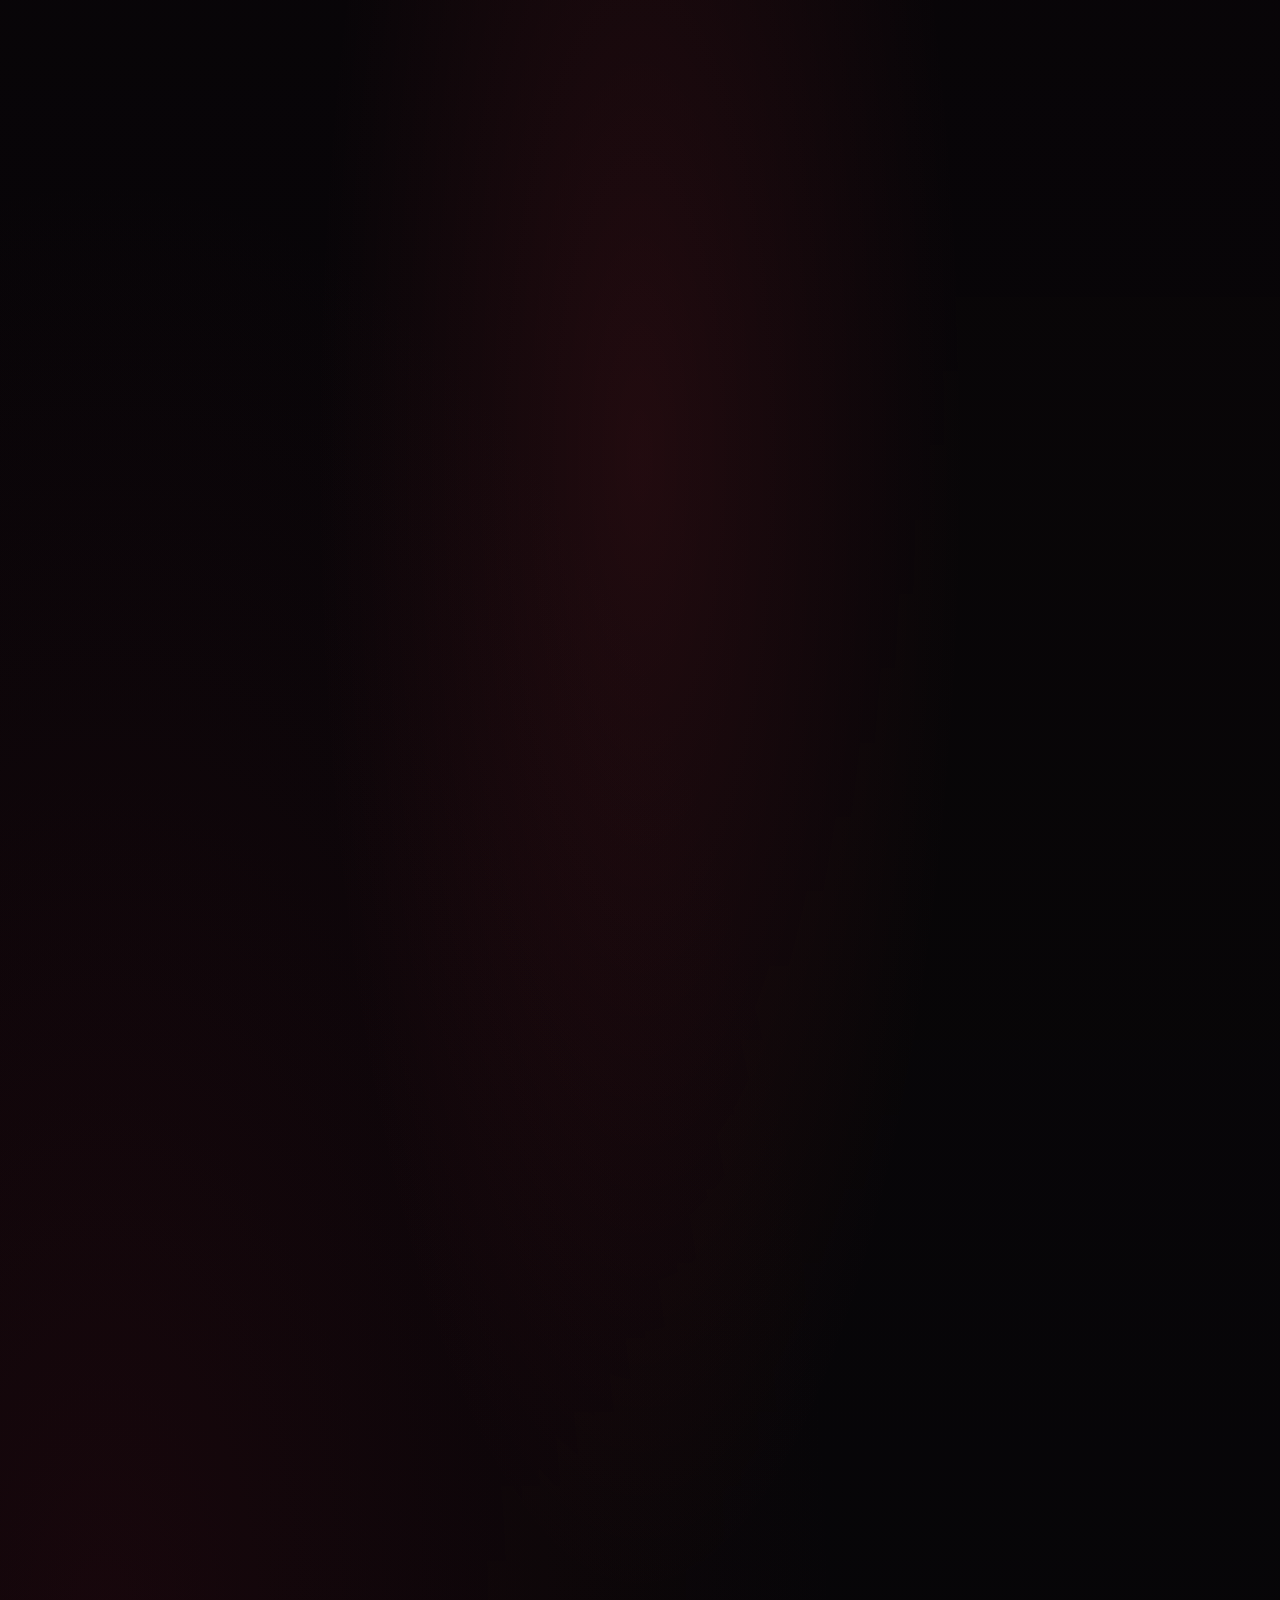
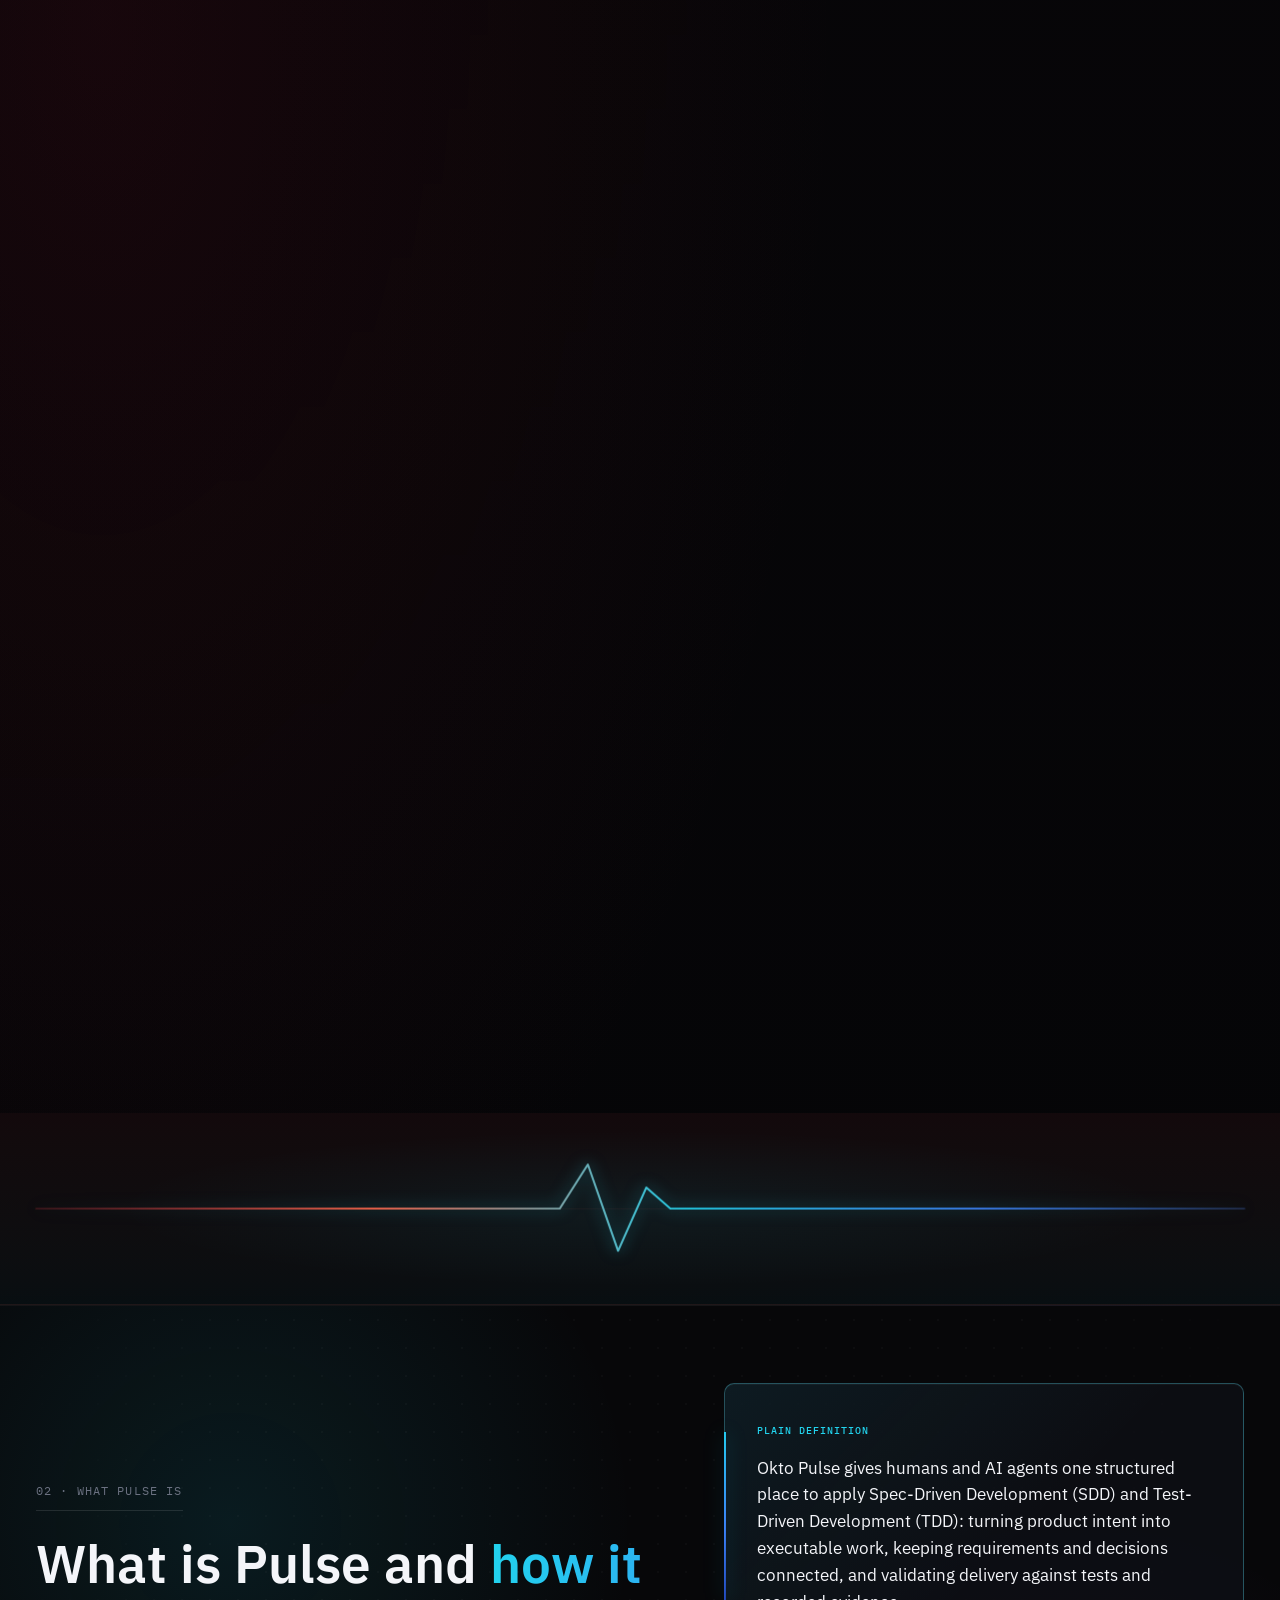
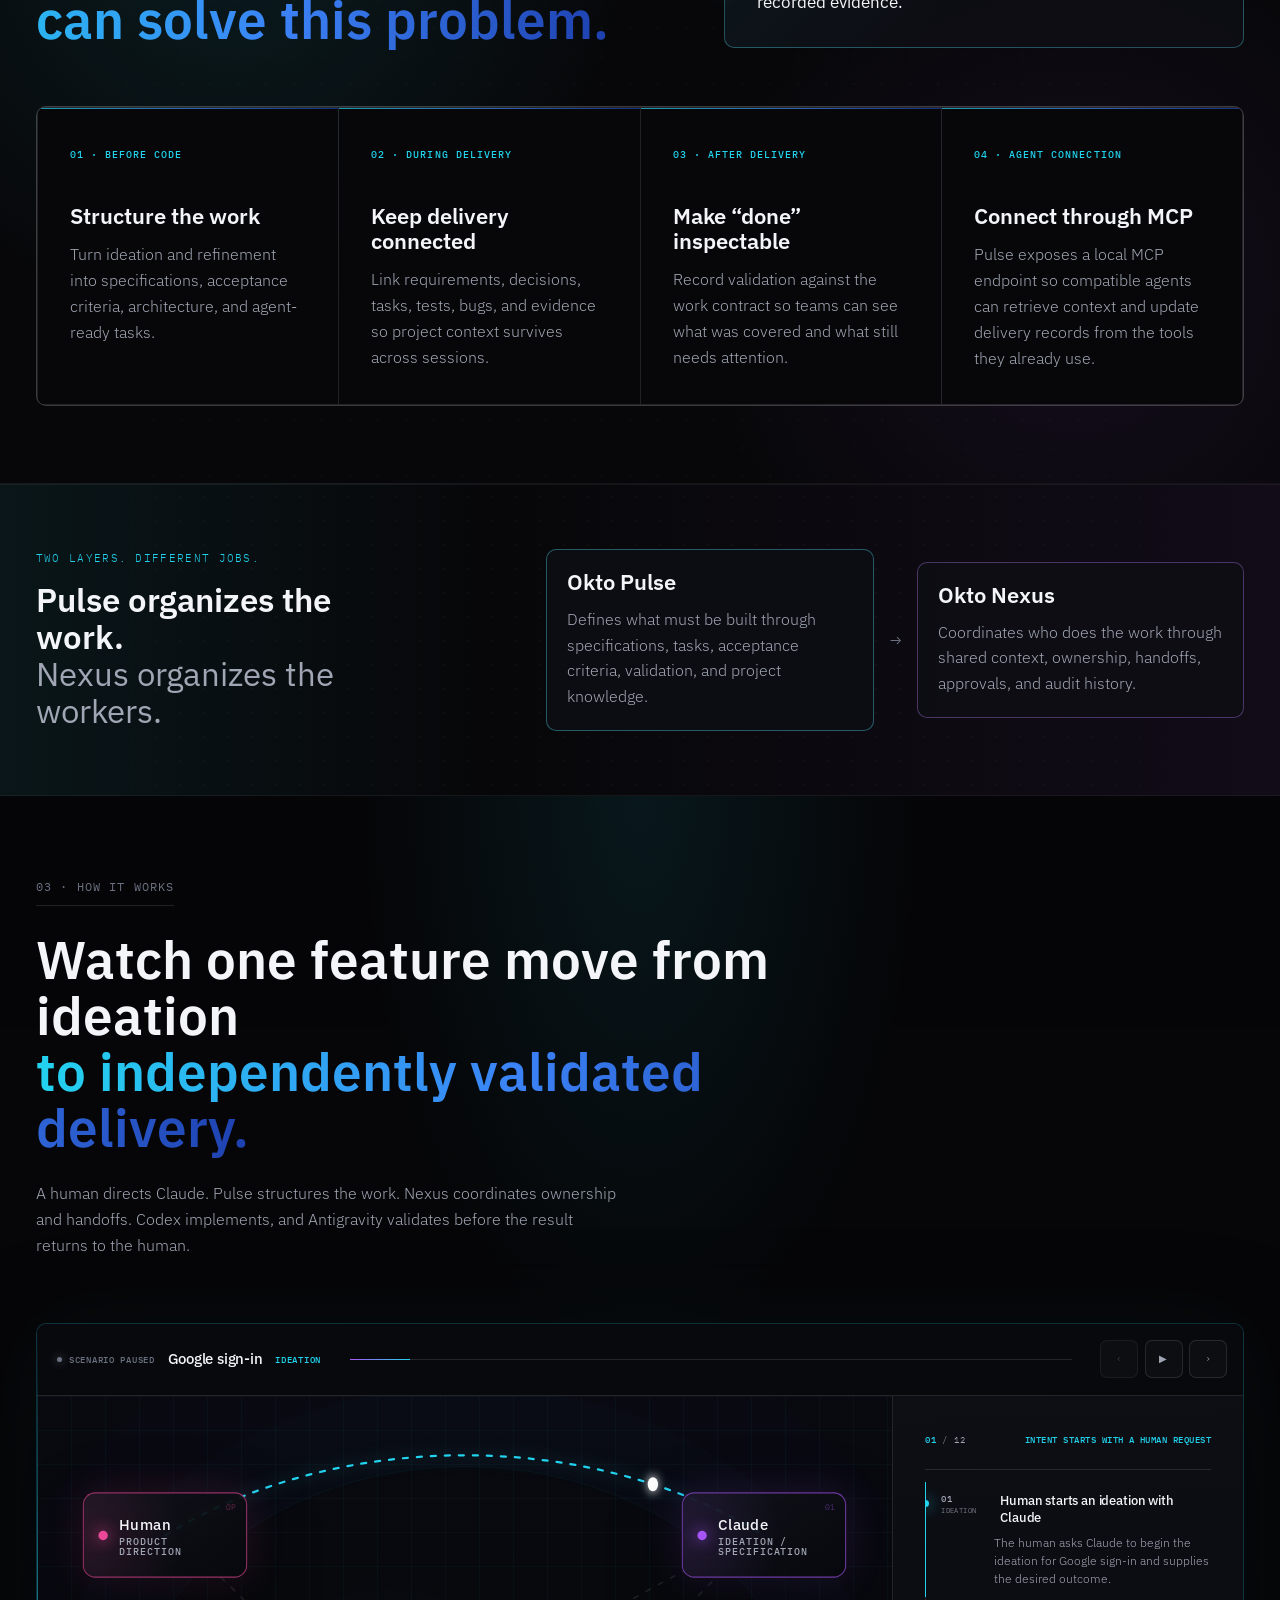
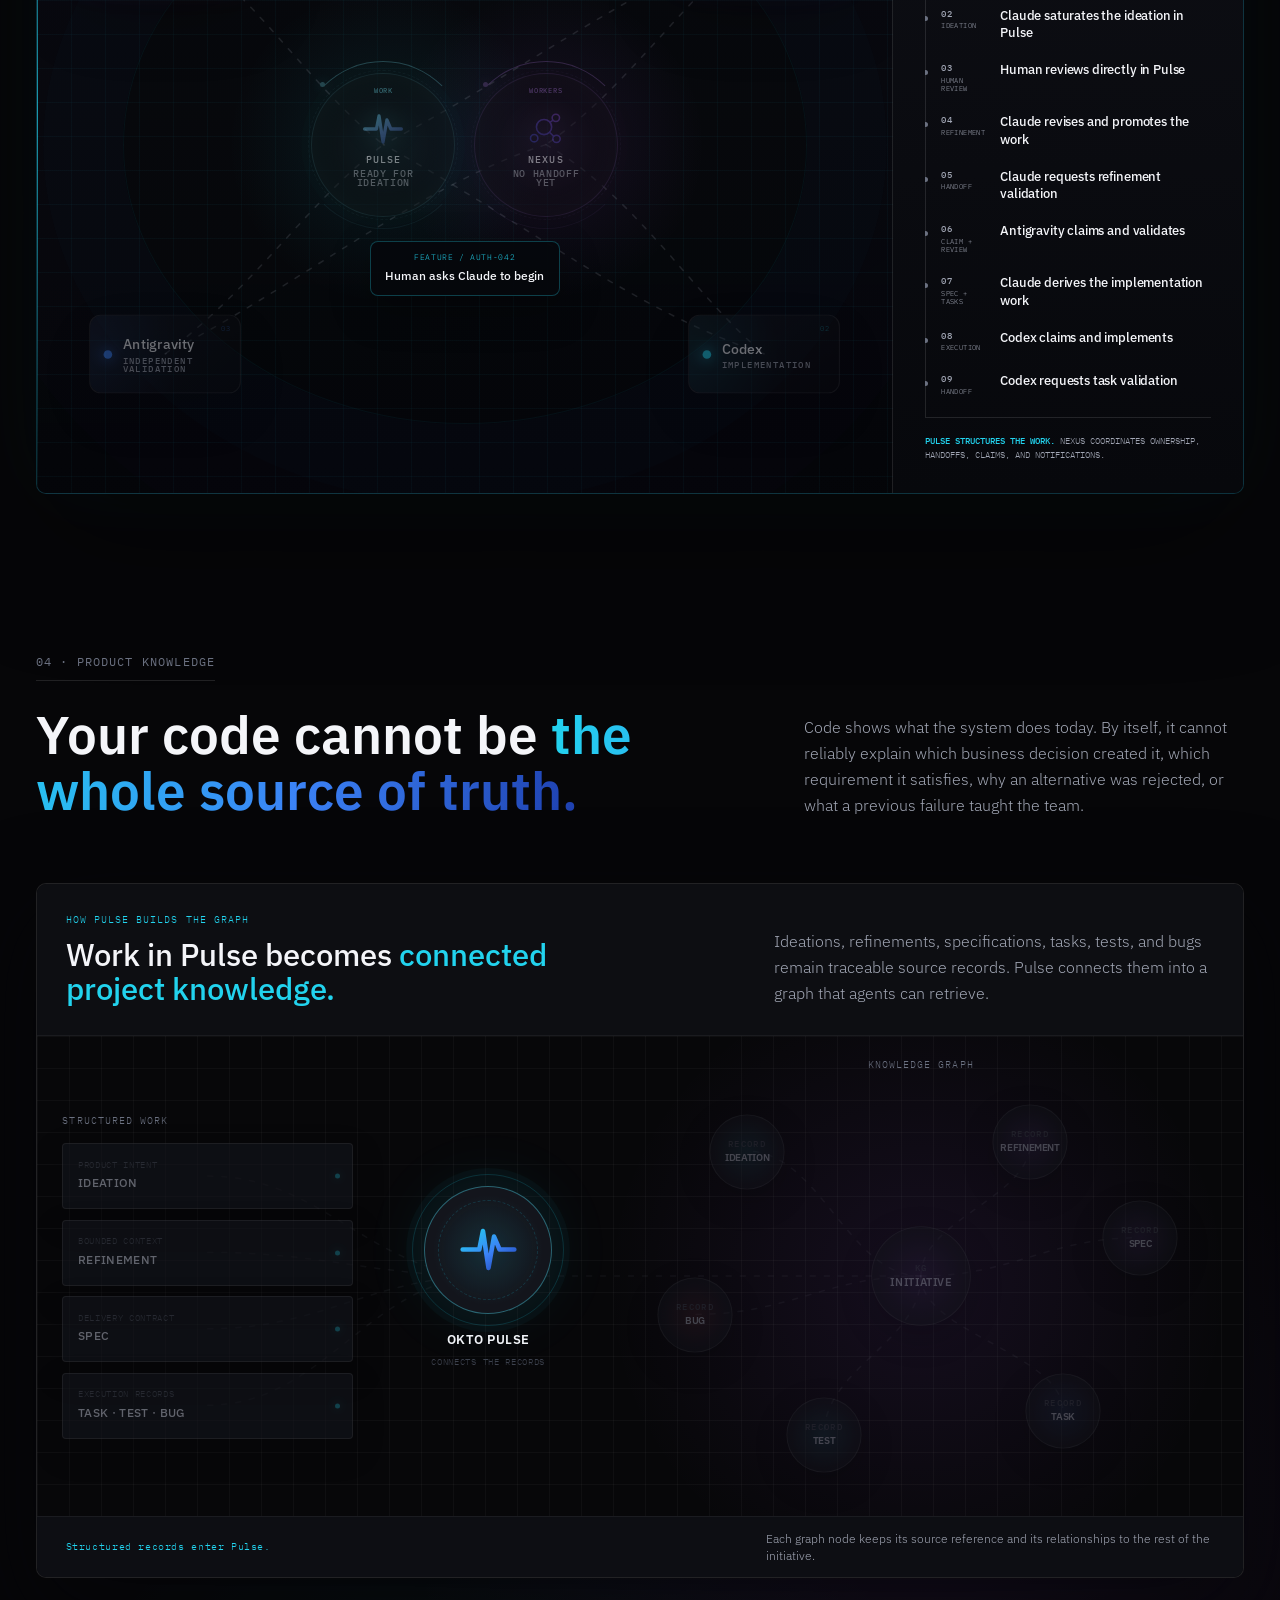
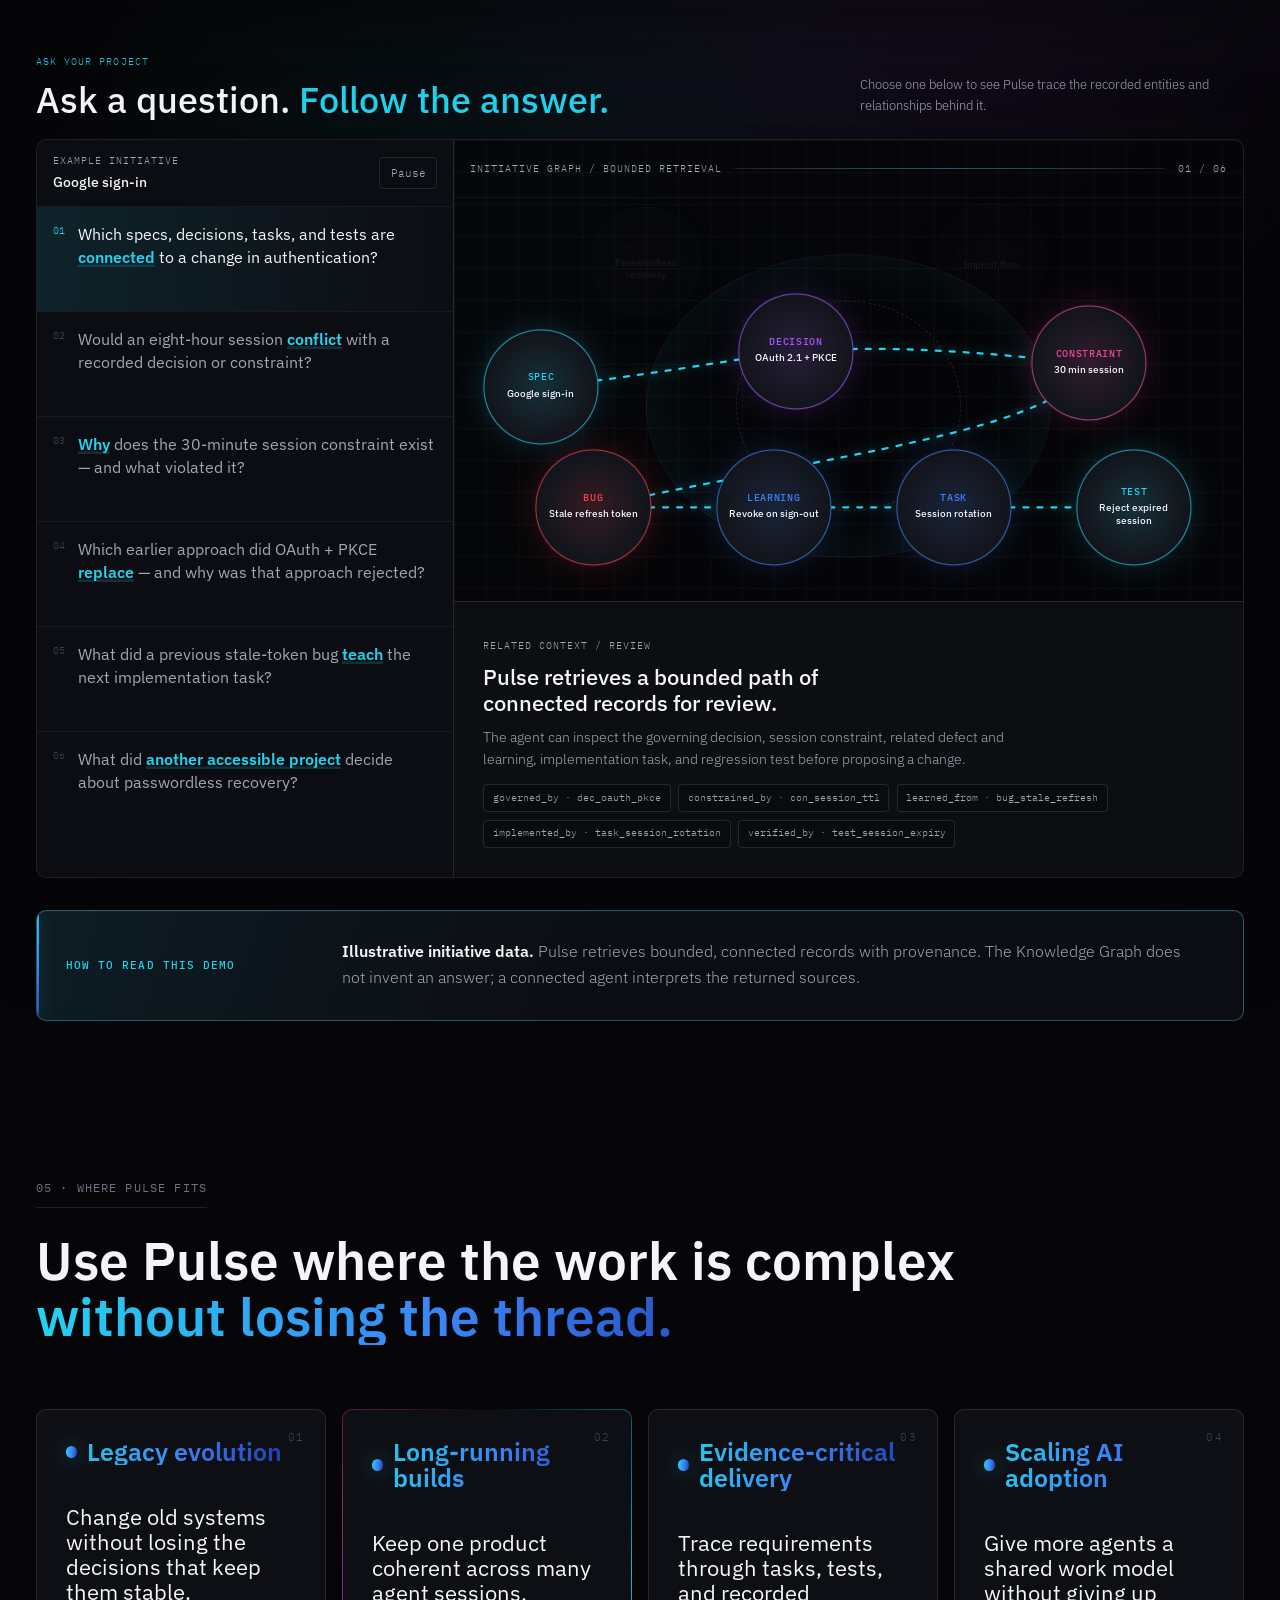
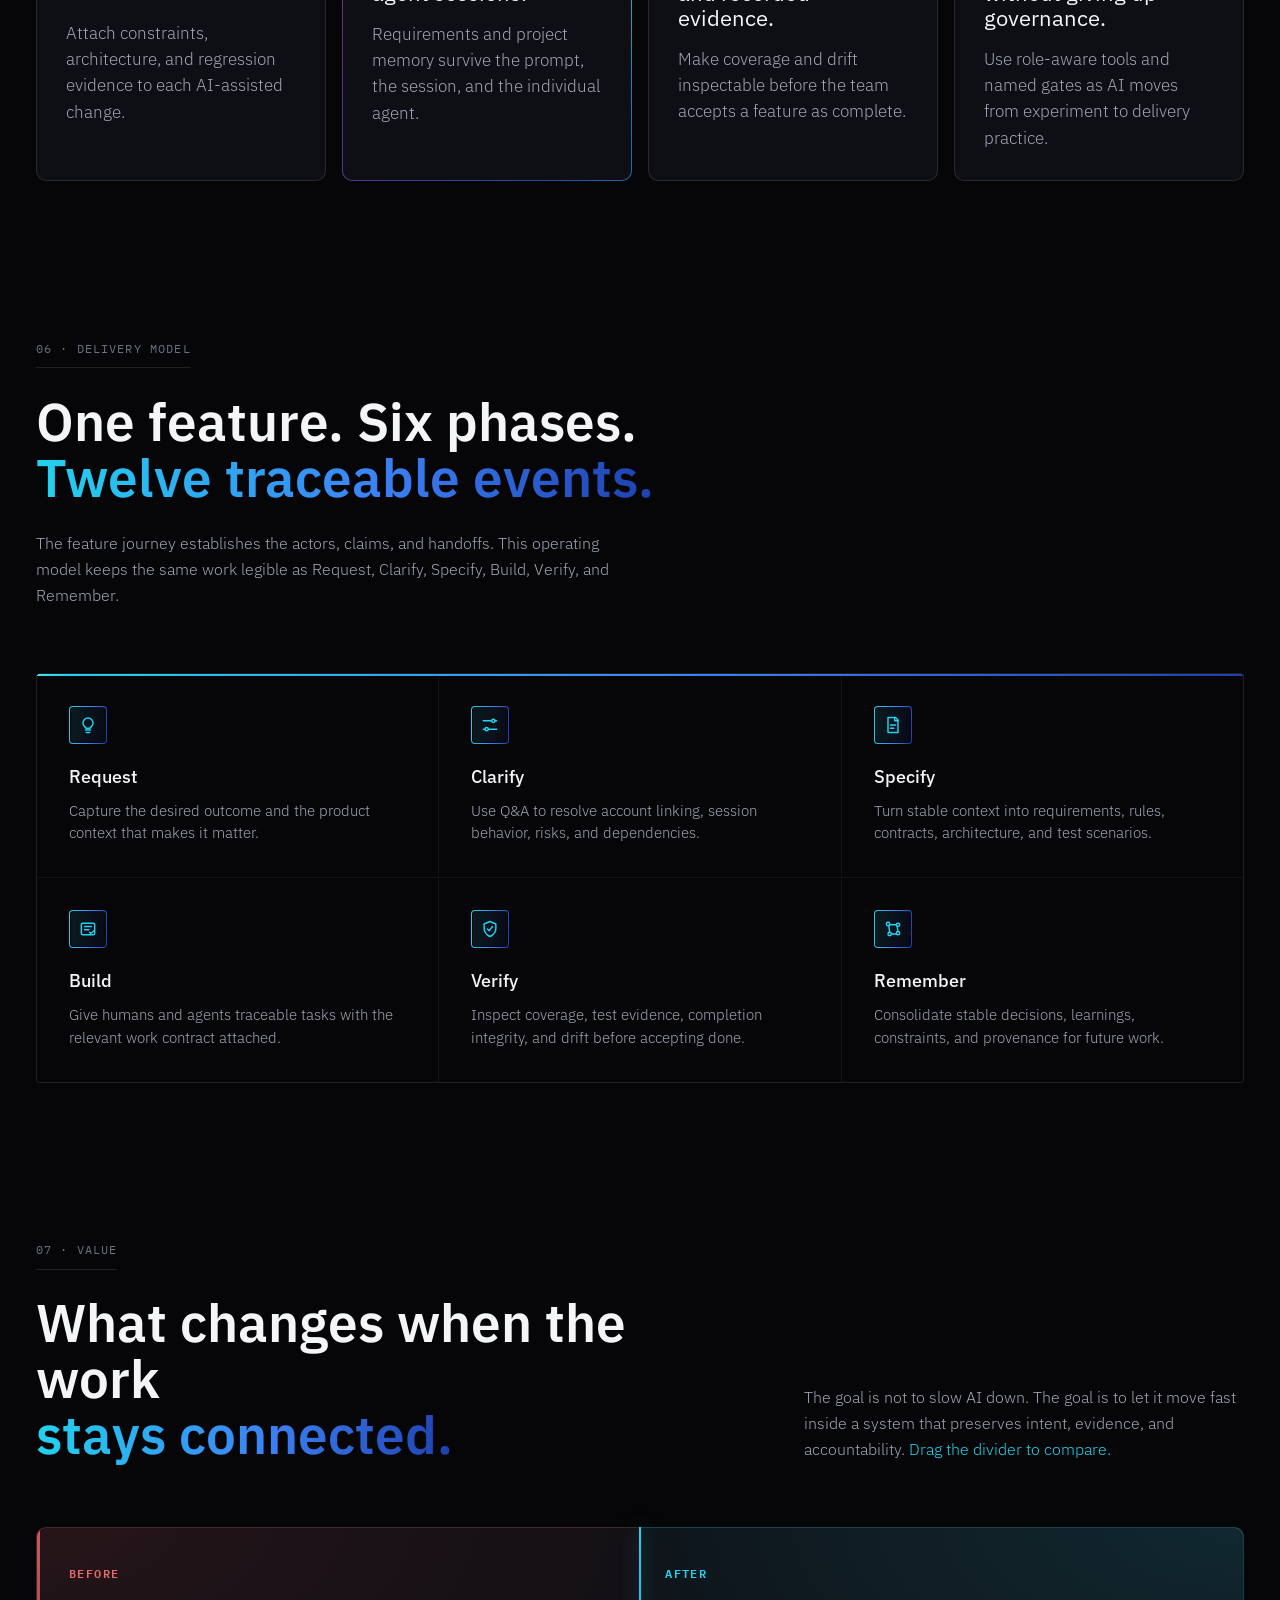
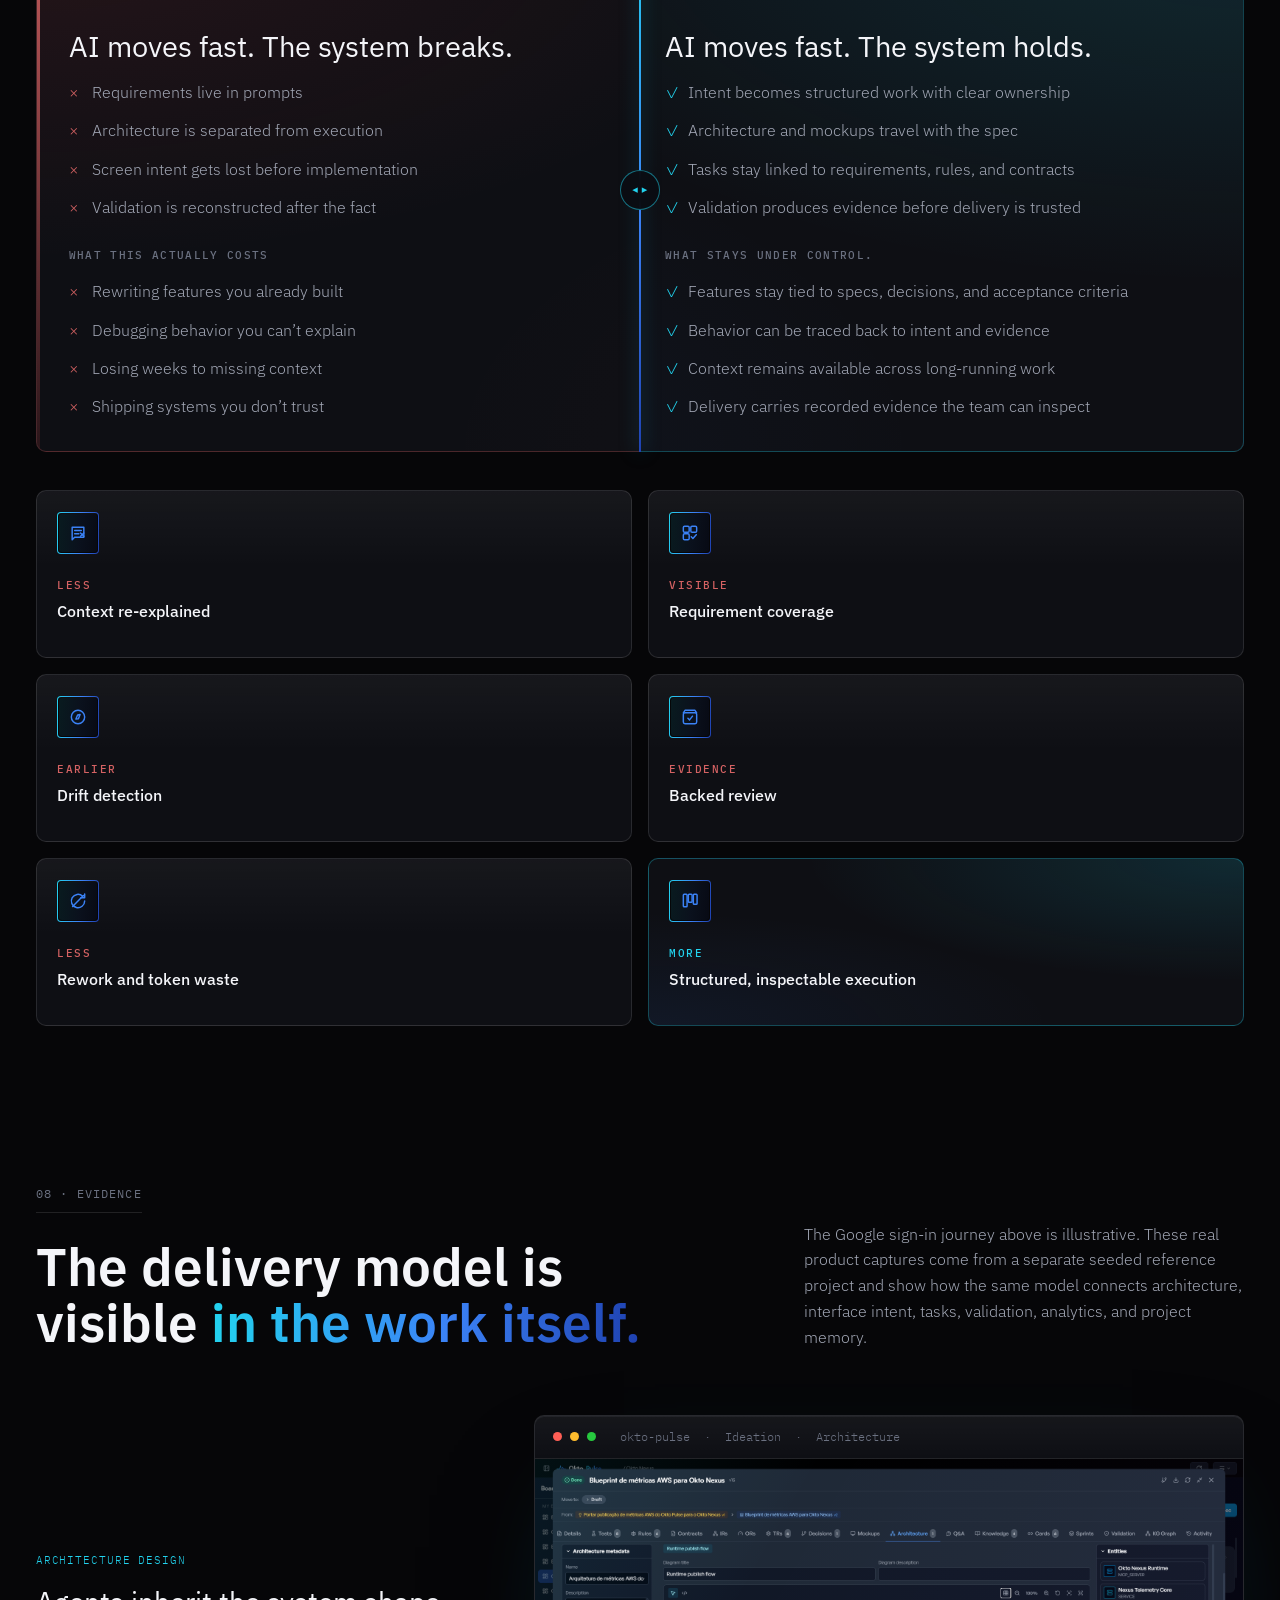
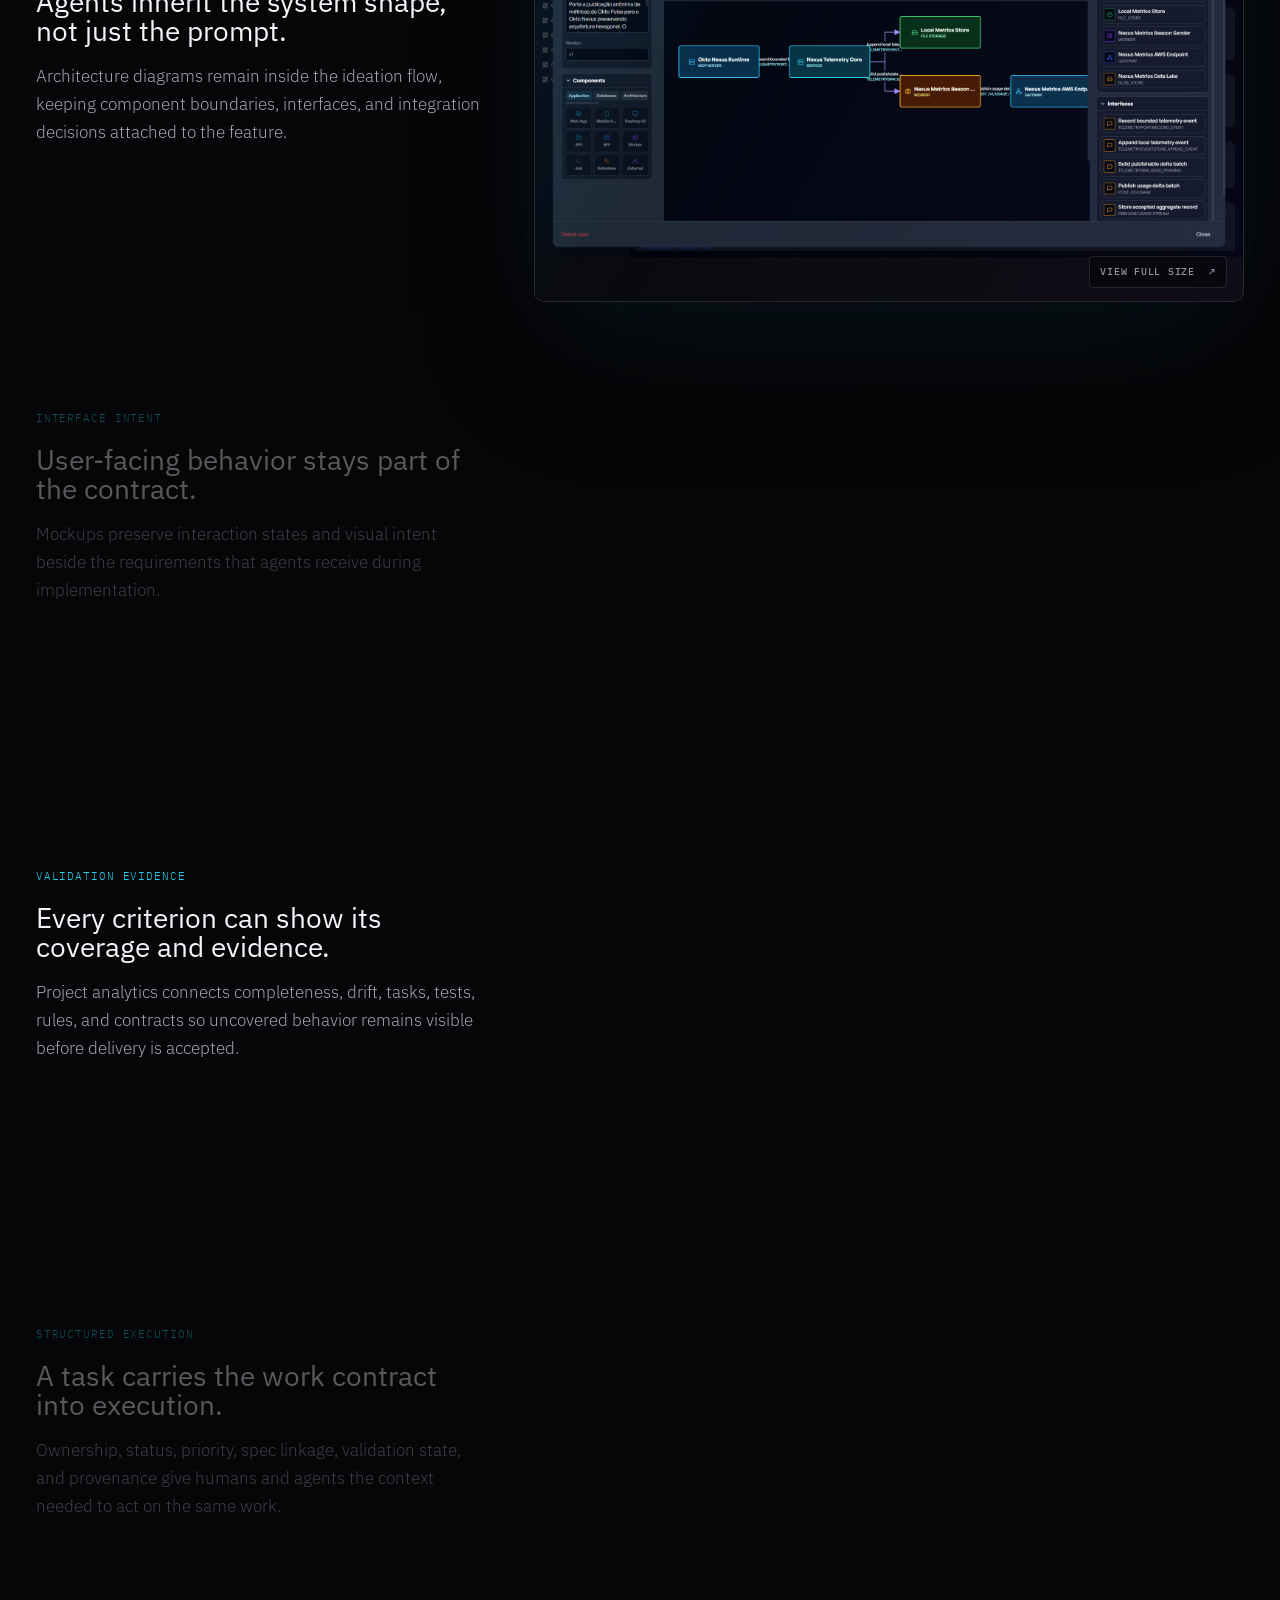
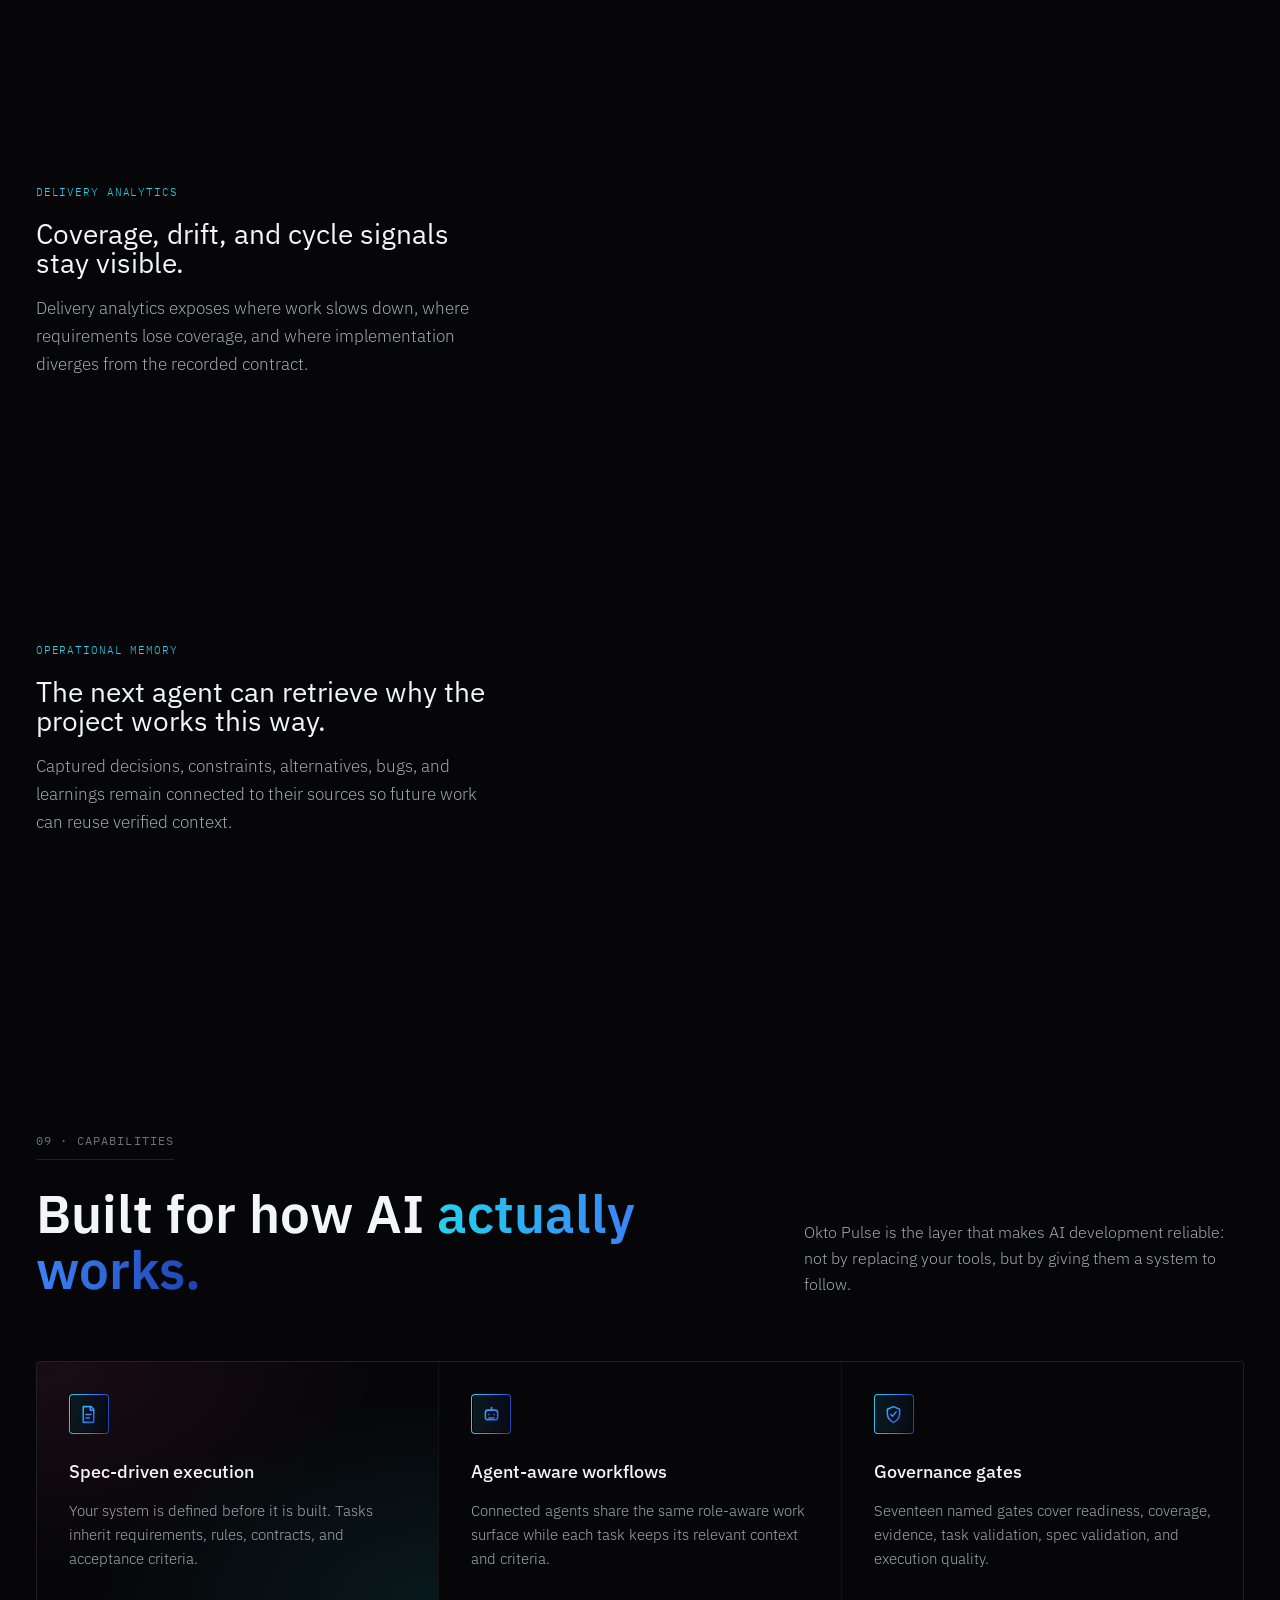
==== commit d4a18286: "Match Statewave's use-case page density: one sentence per block Reference (statewave.ai/use-cases/pe" ====
--- a/index.html
+++ b/index.html
@@ -35,7 +35,7 @@
     rel="stylesheet"
   />
 
-  <link rel="stylesheet" href="./styles.css?v=20260815-uc18" />
+  <link rel="stylesheet" href="./styles.css?v=20260815-uc19" />
   <script type="application/ld+json">
     {
       "@context": "https://schema.org",
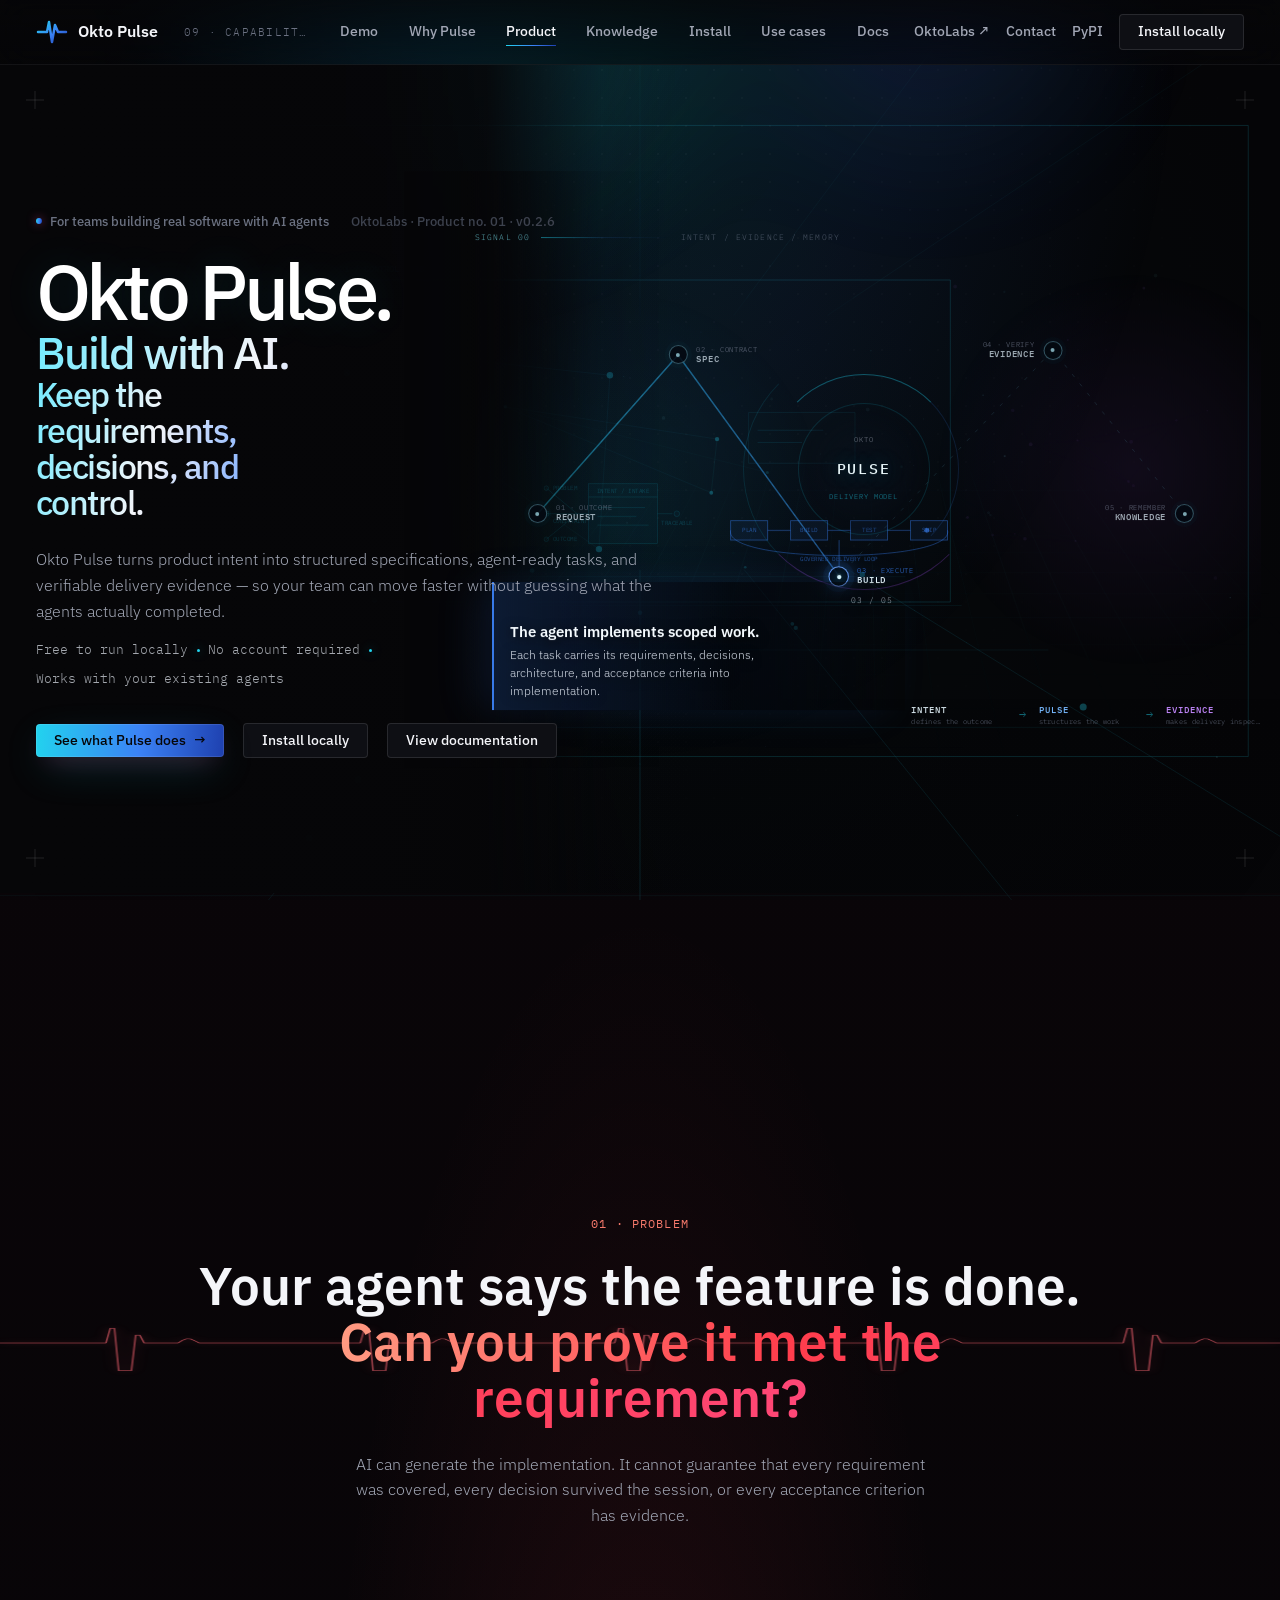
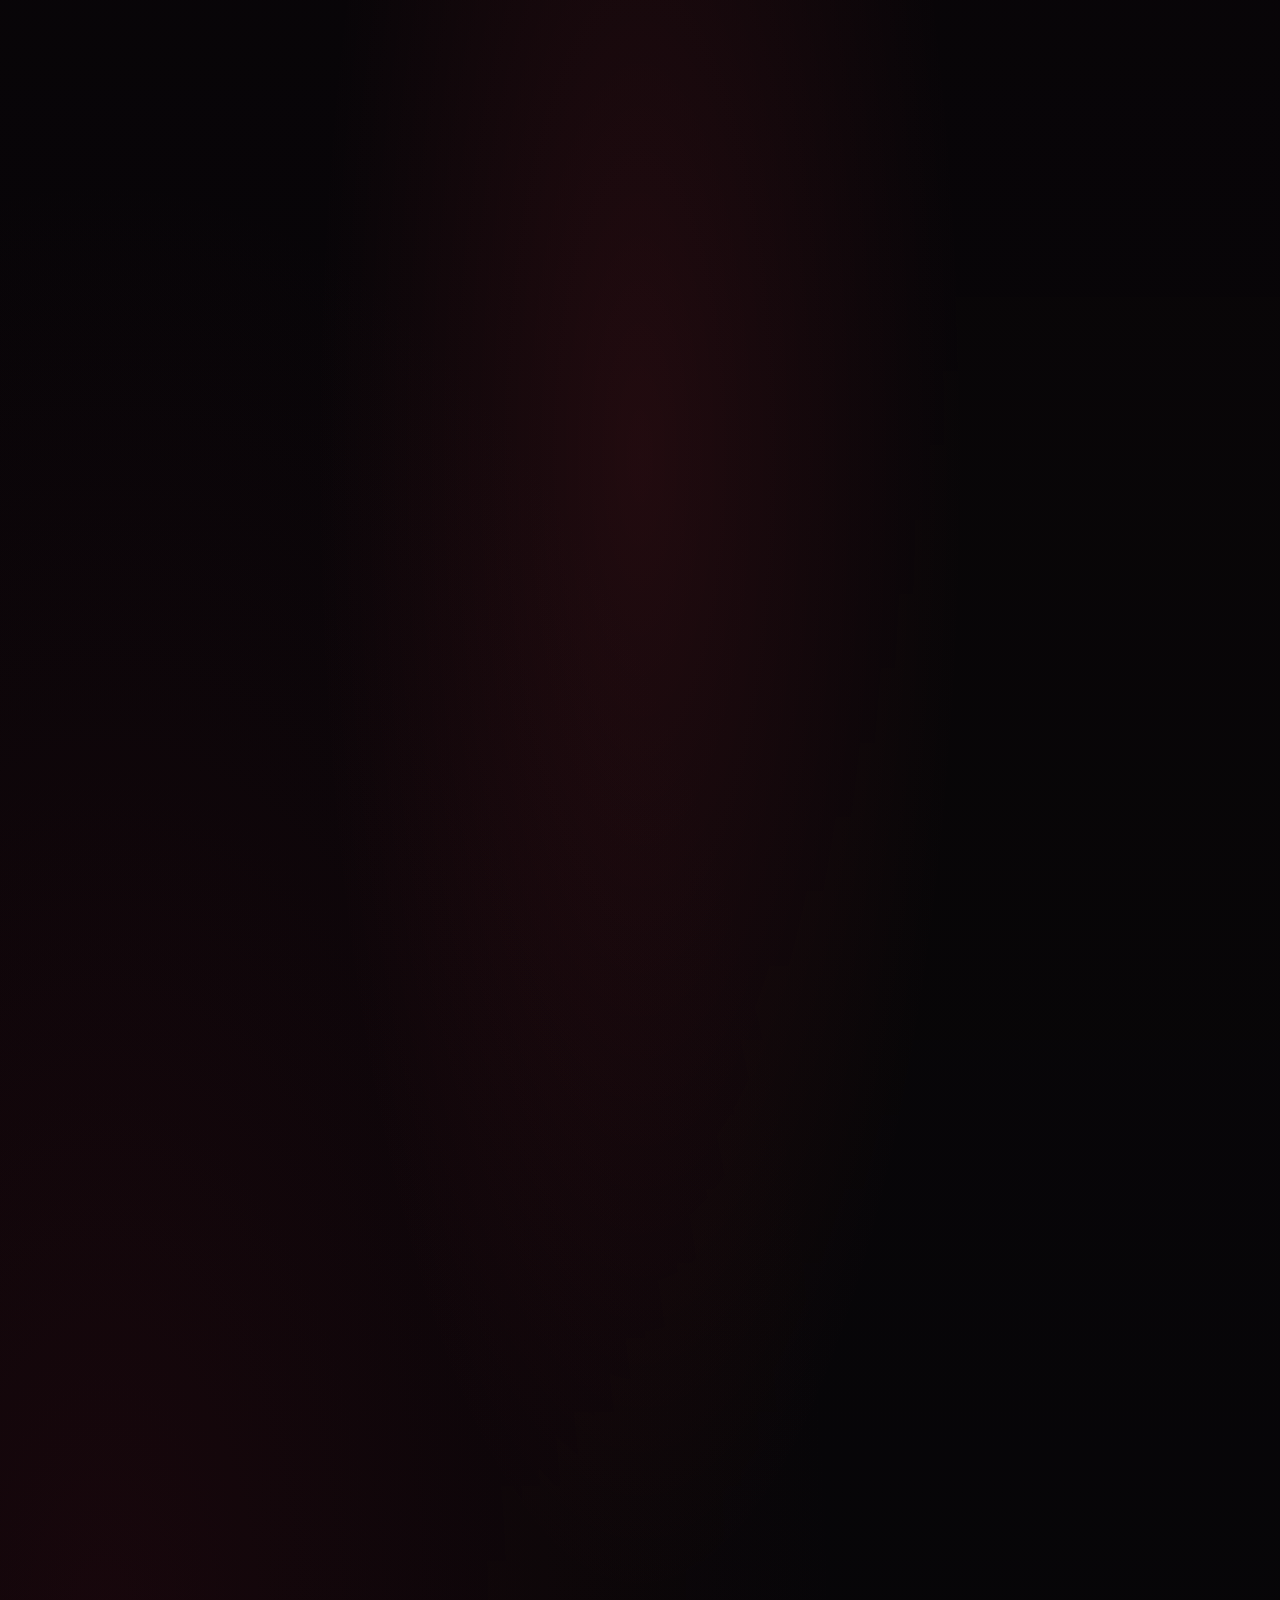
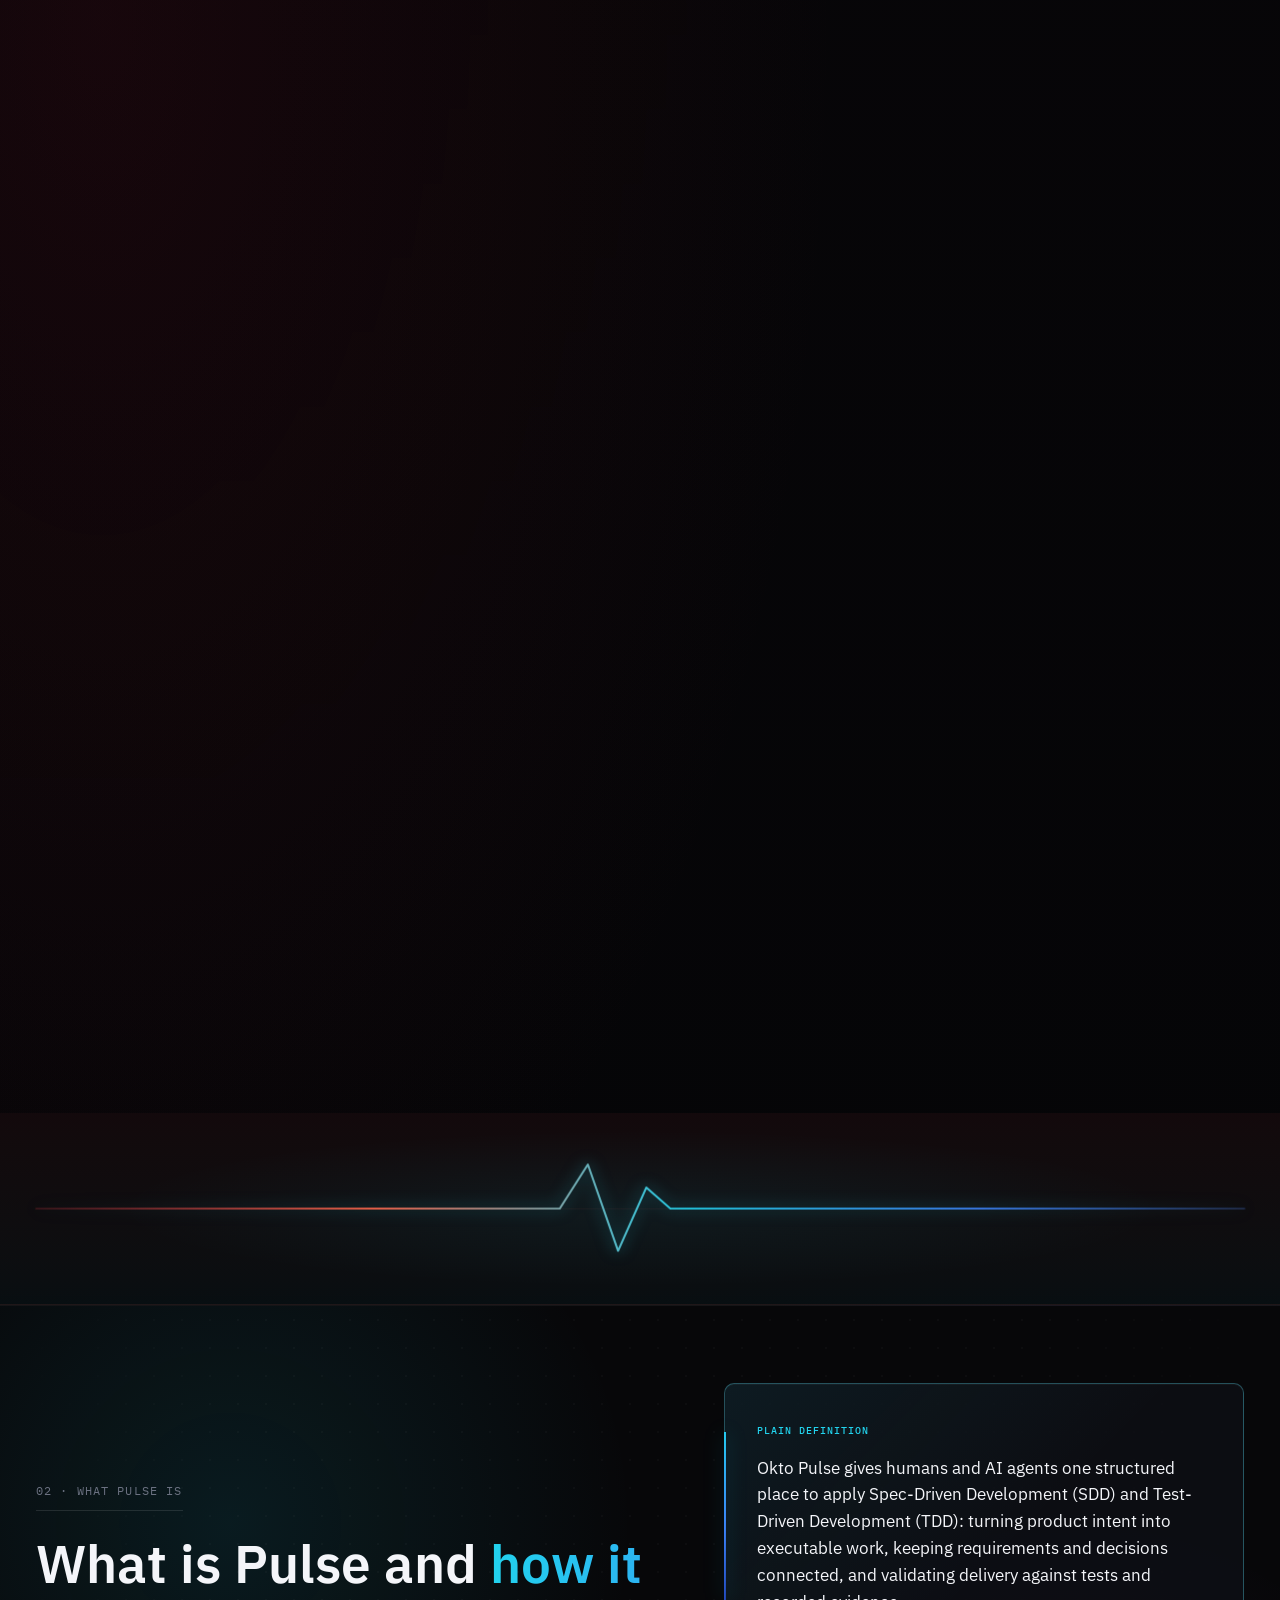
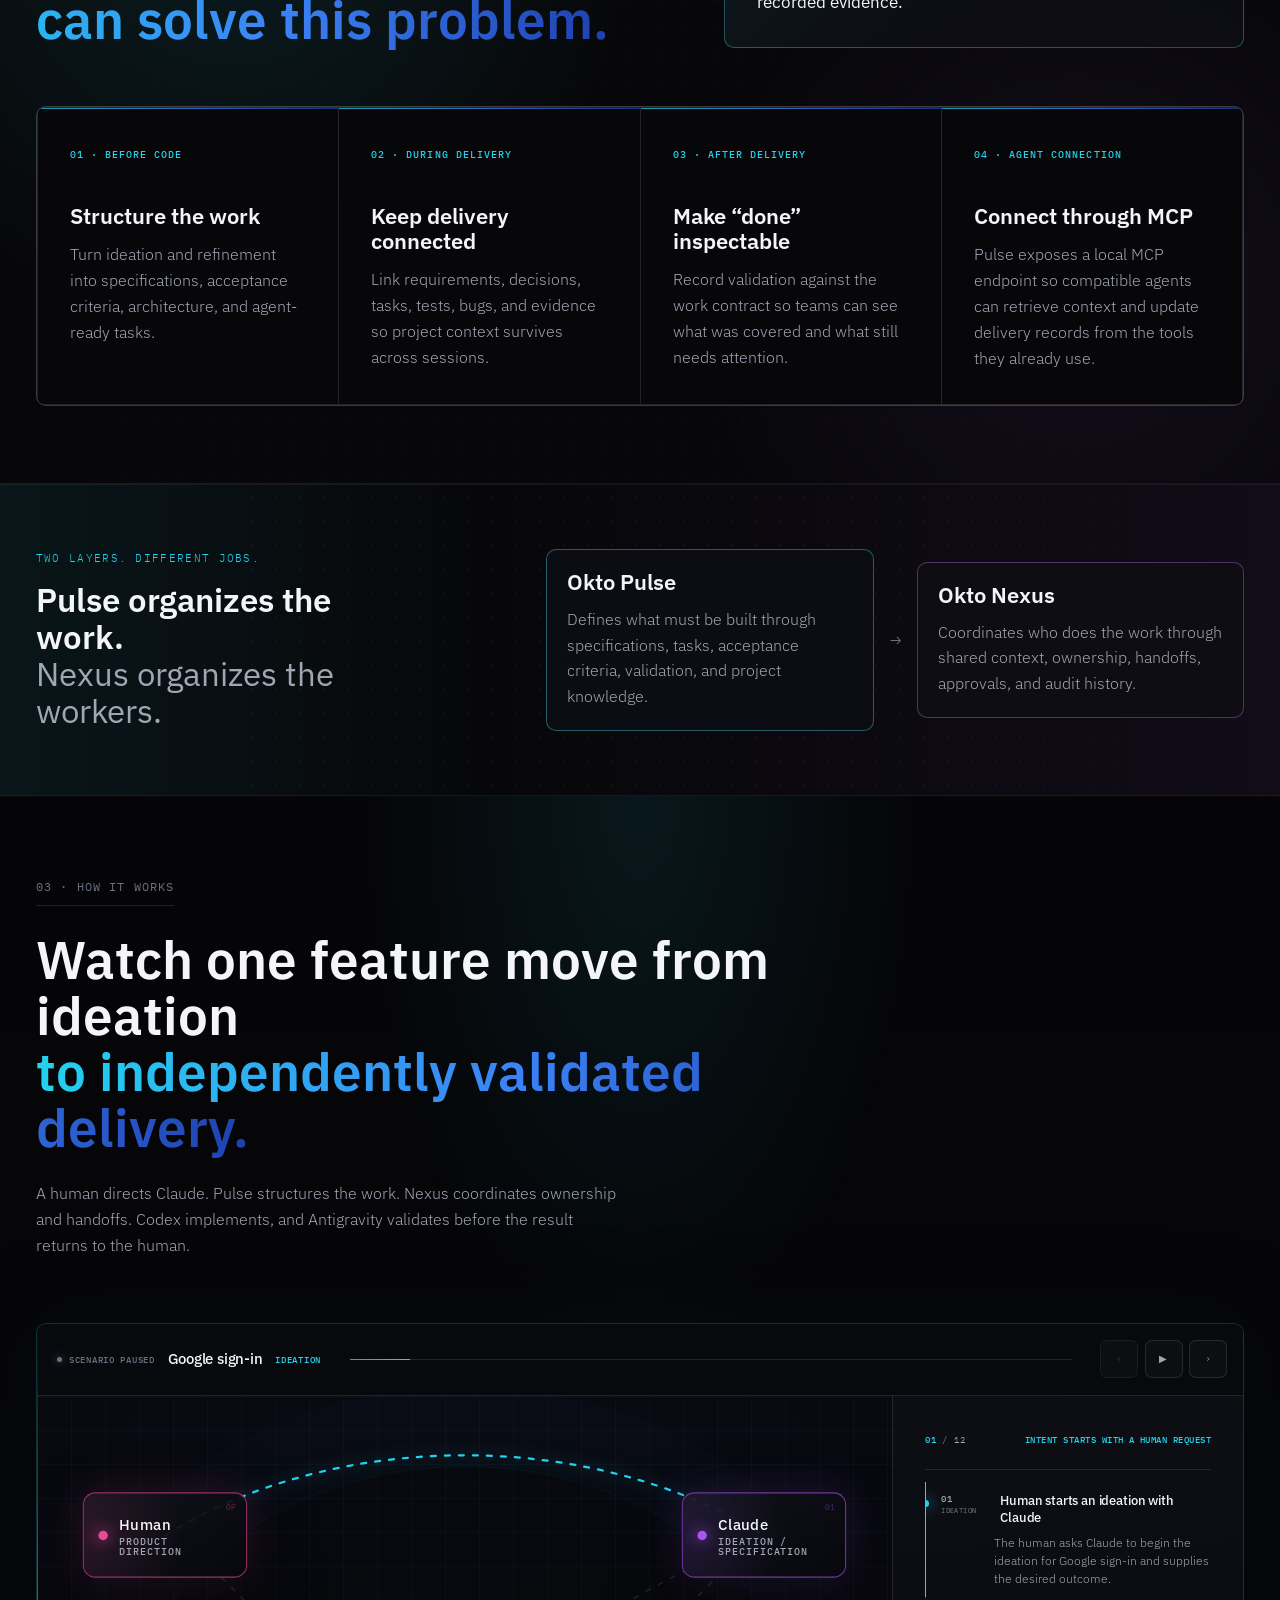
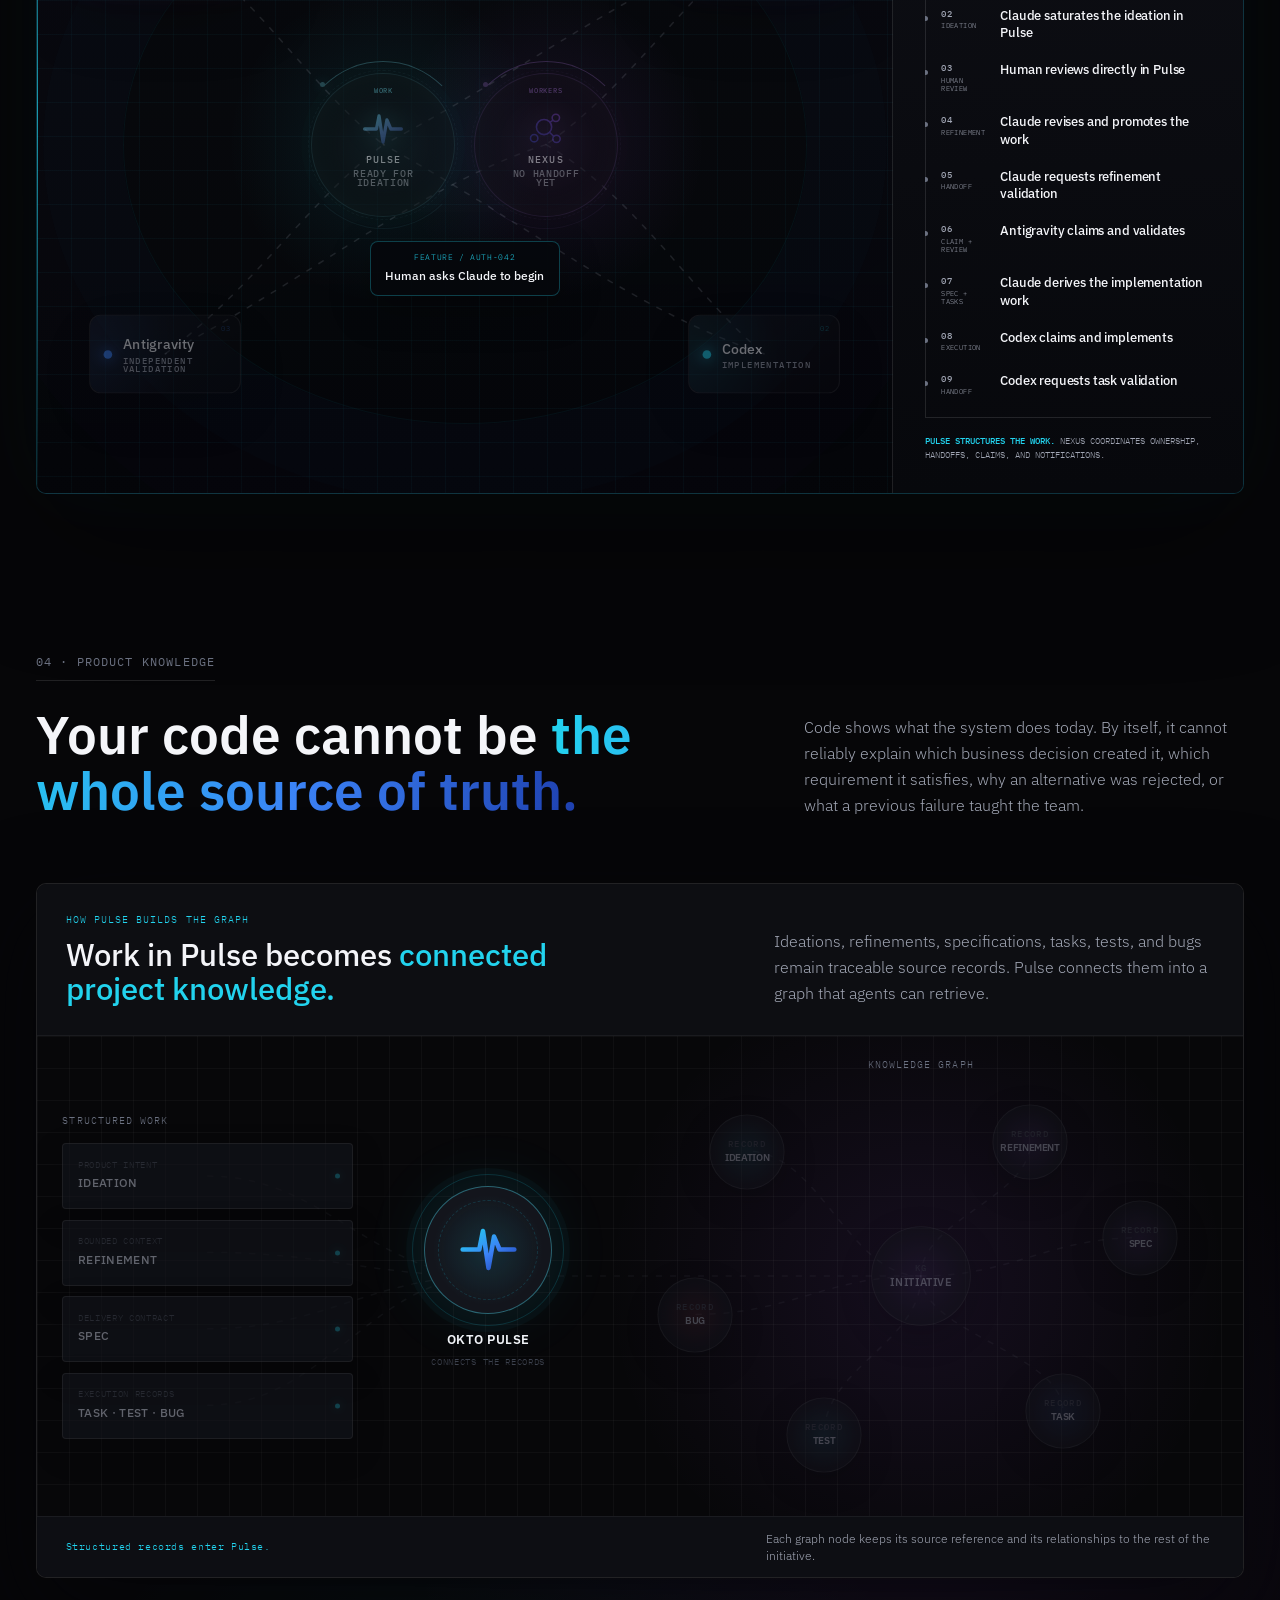
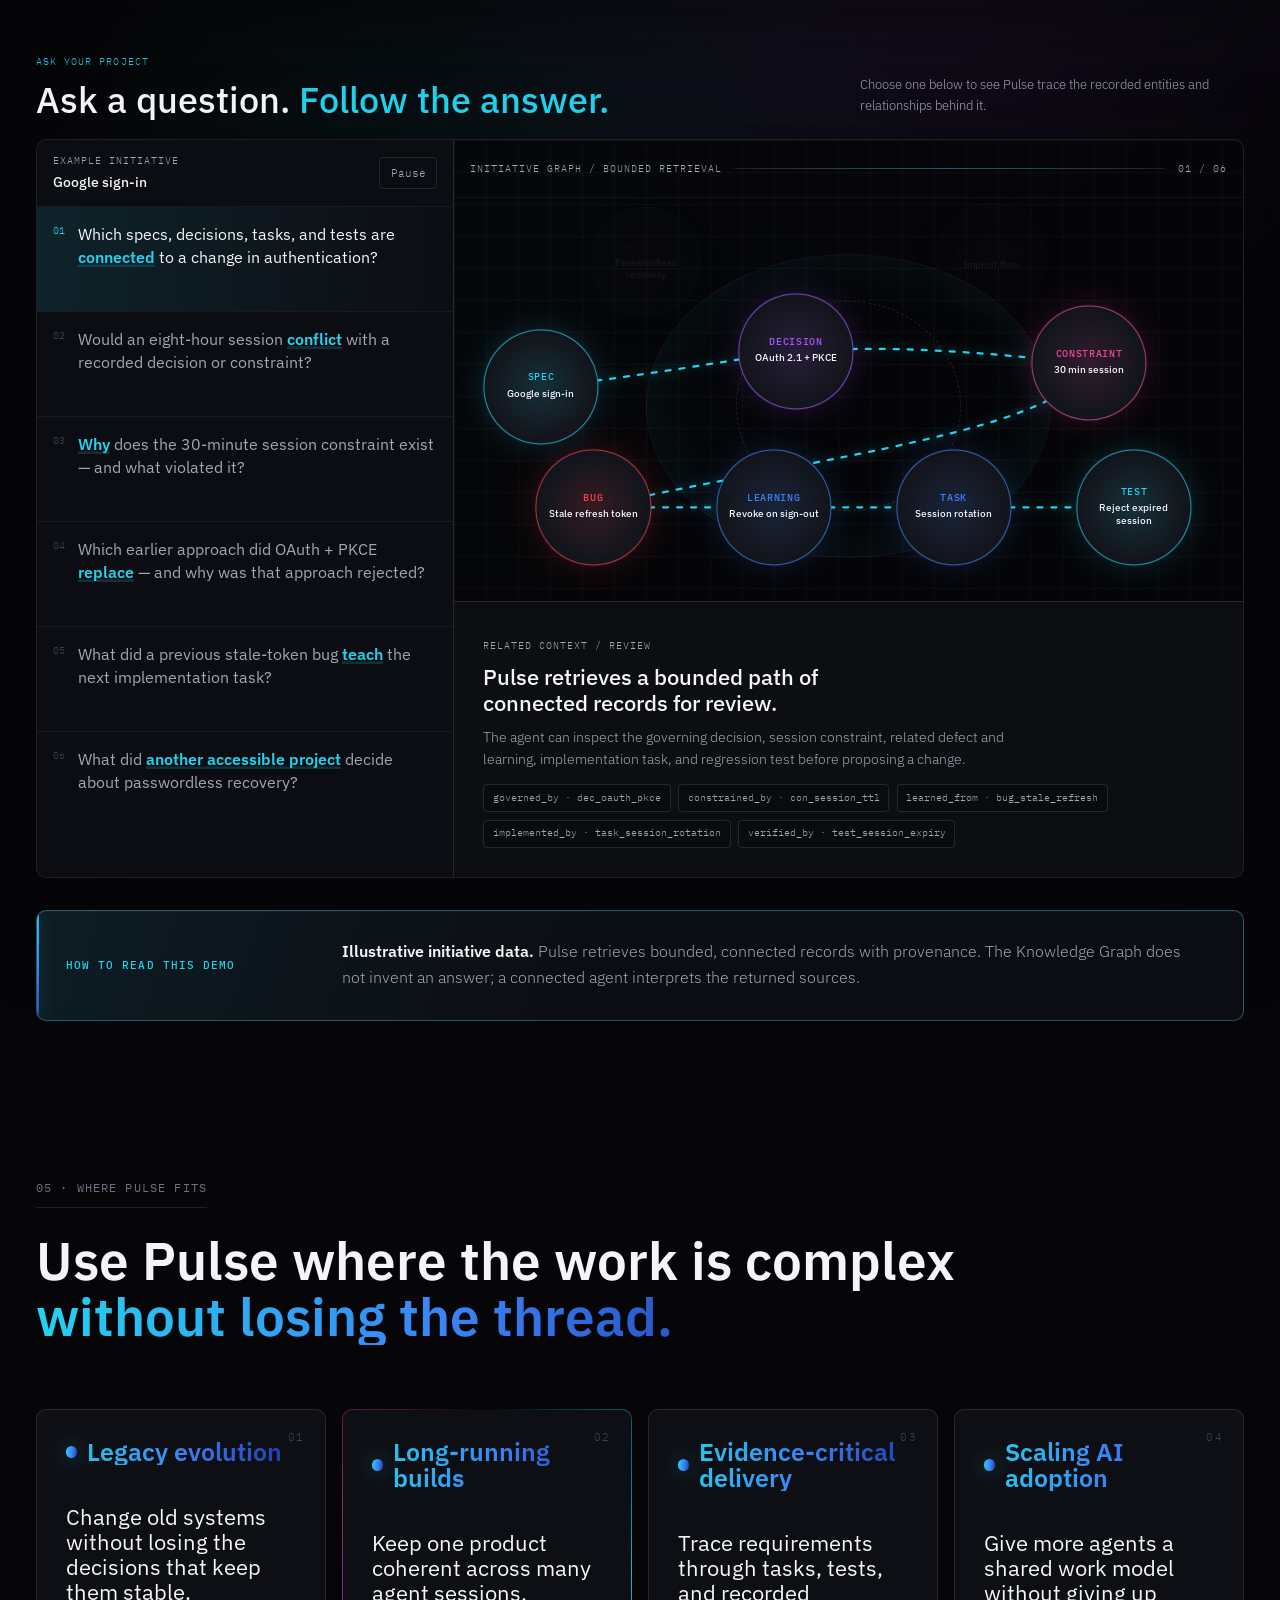
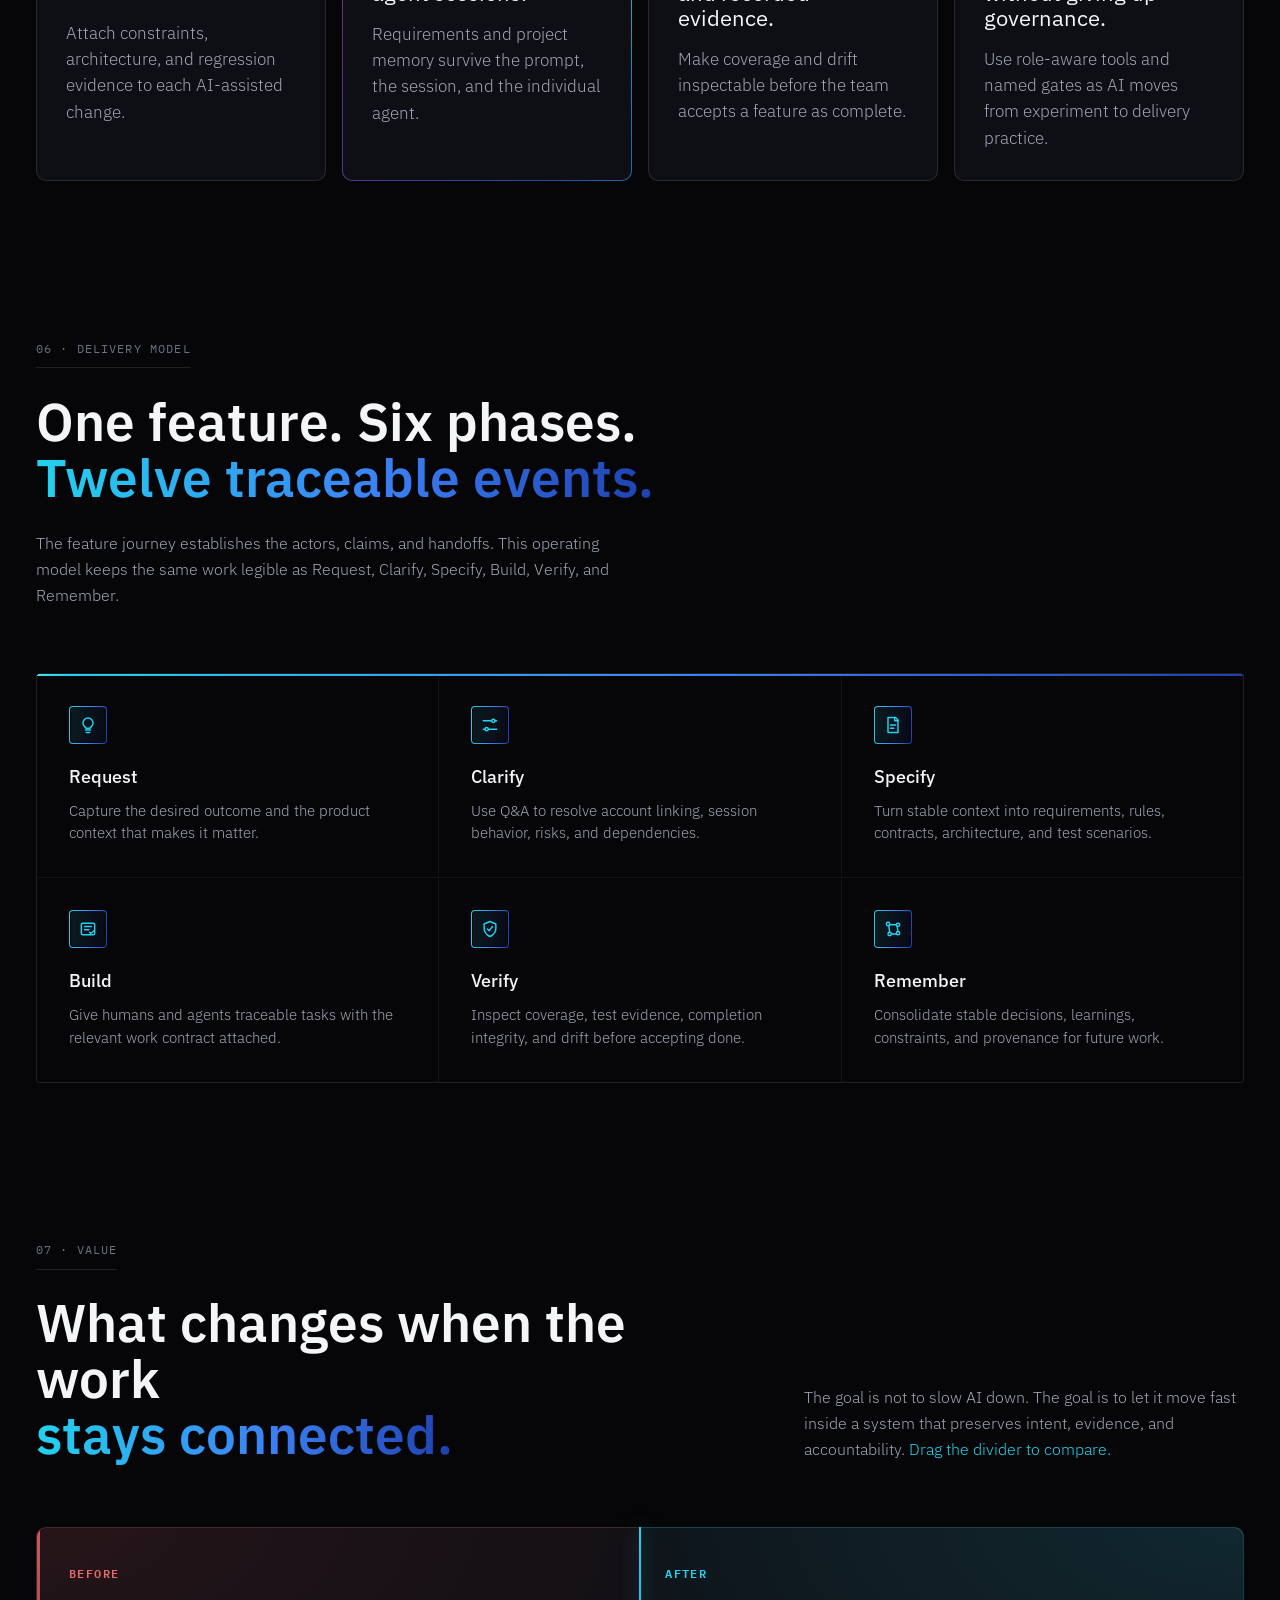
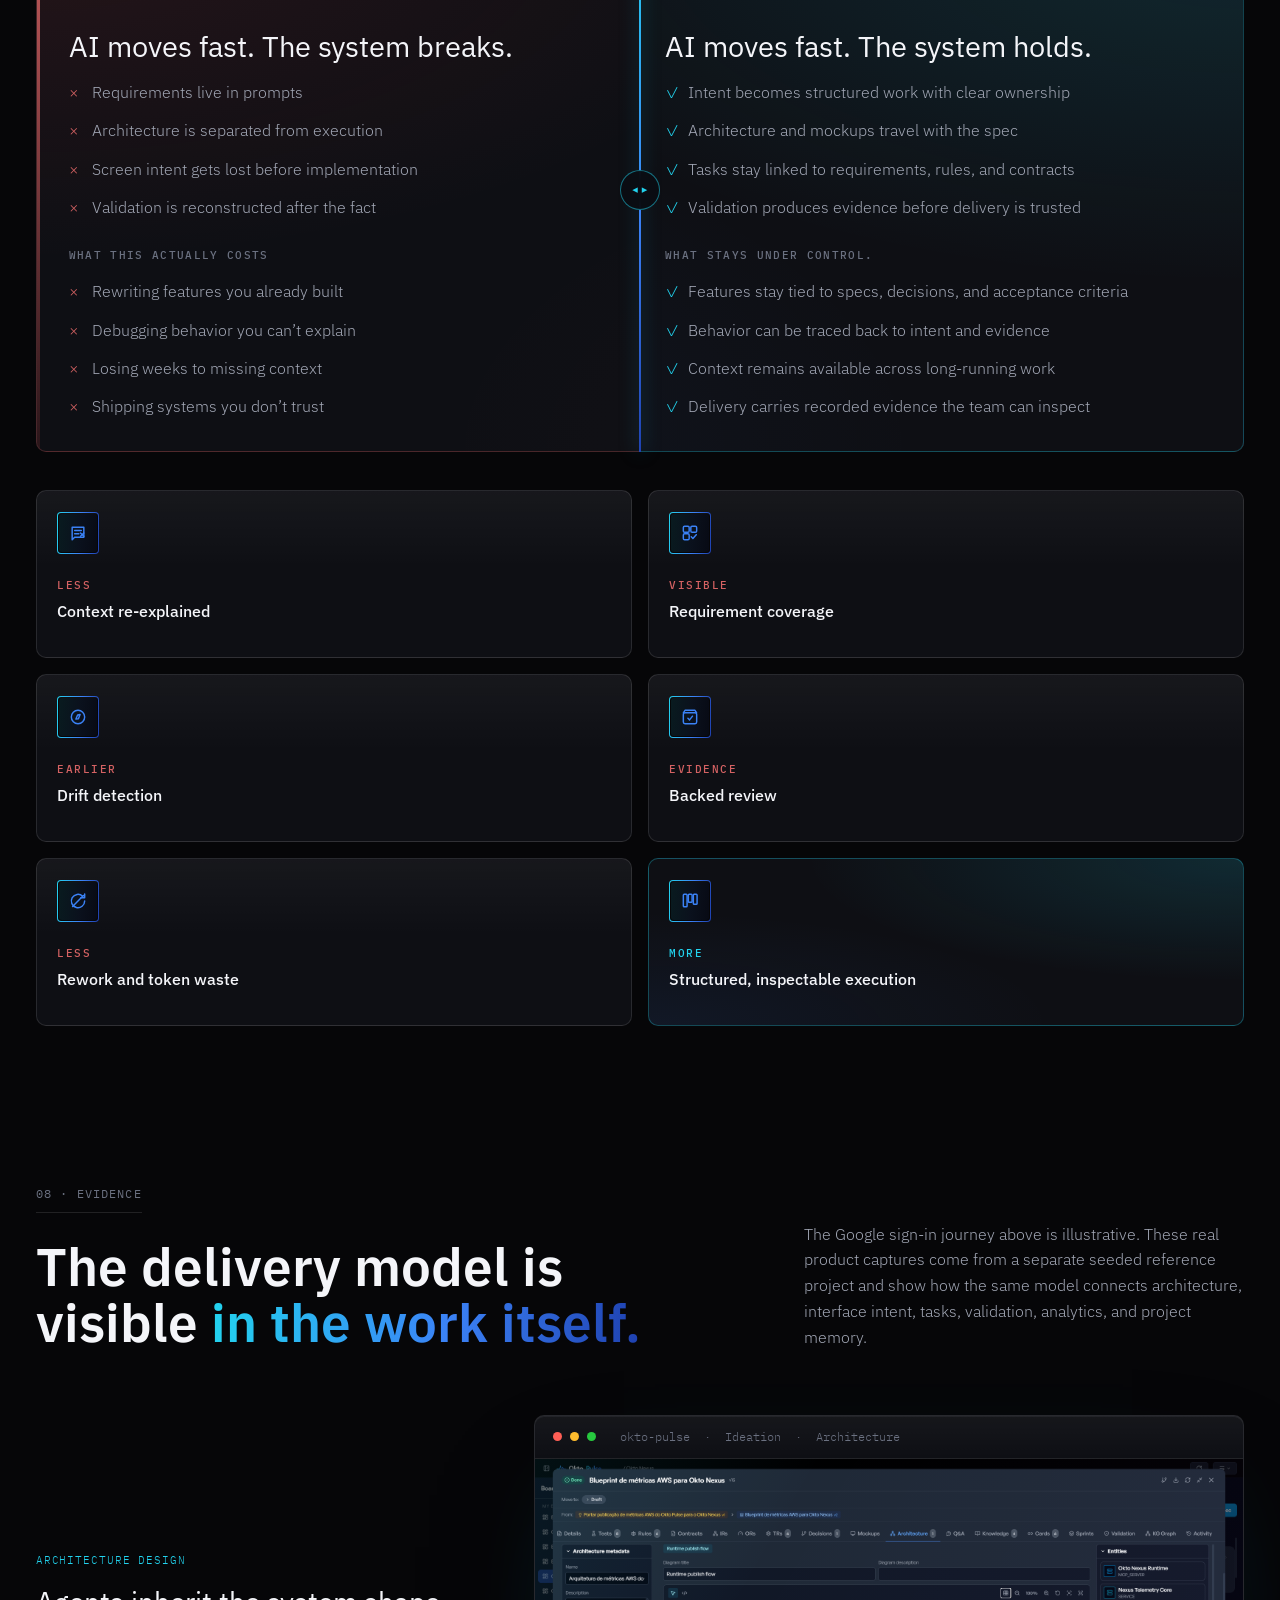
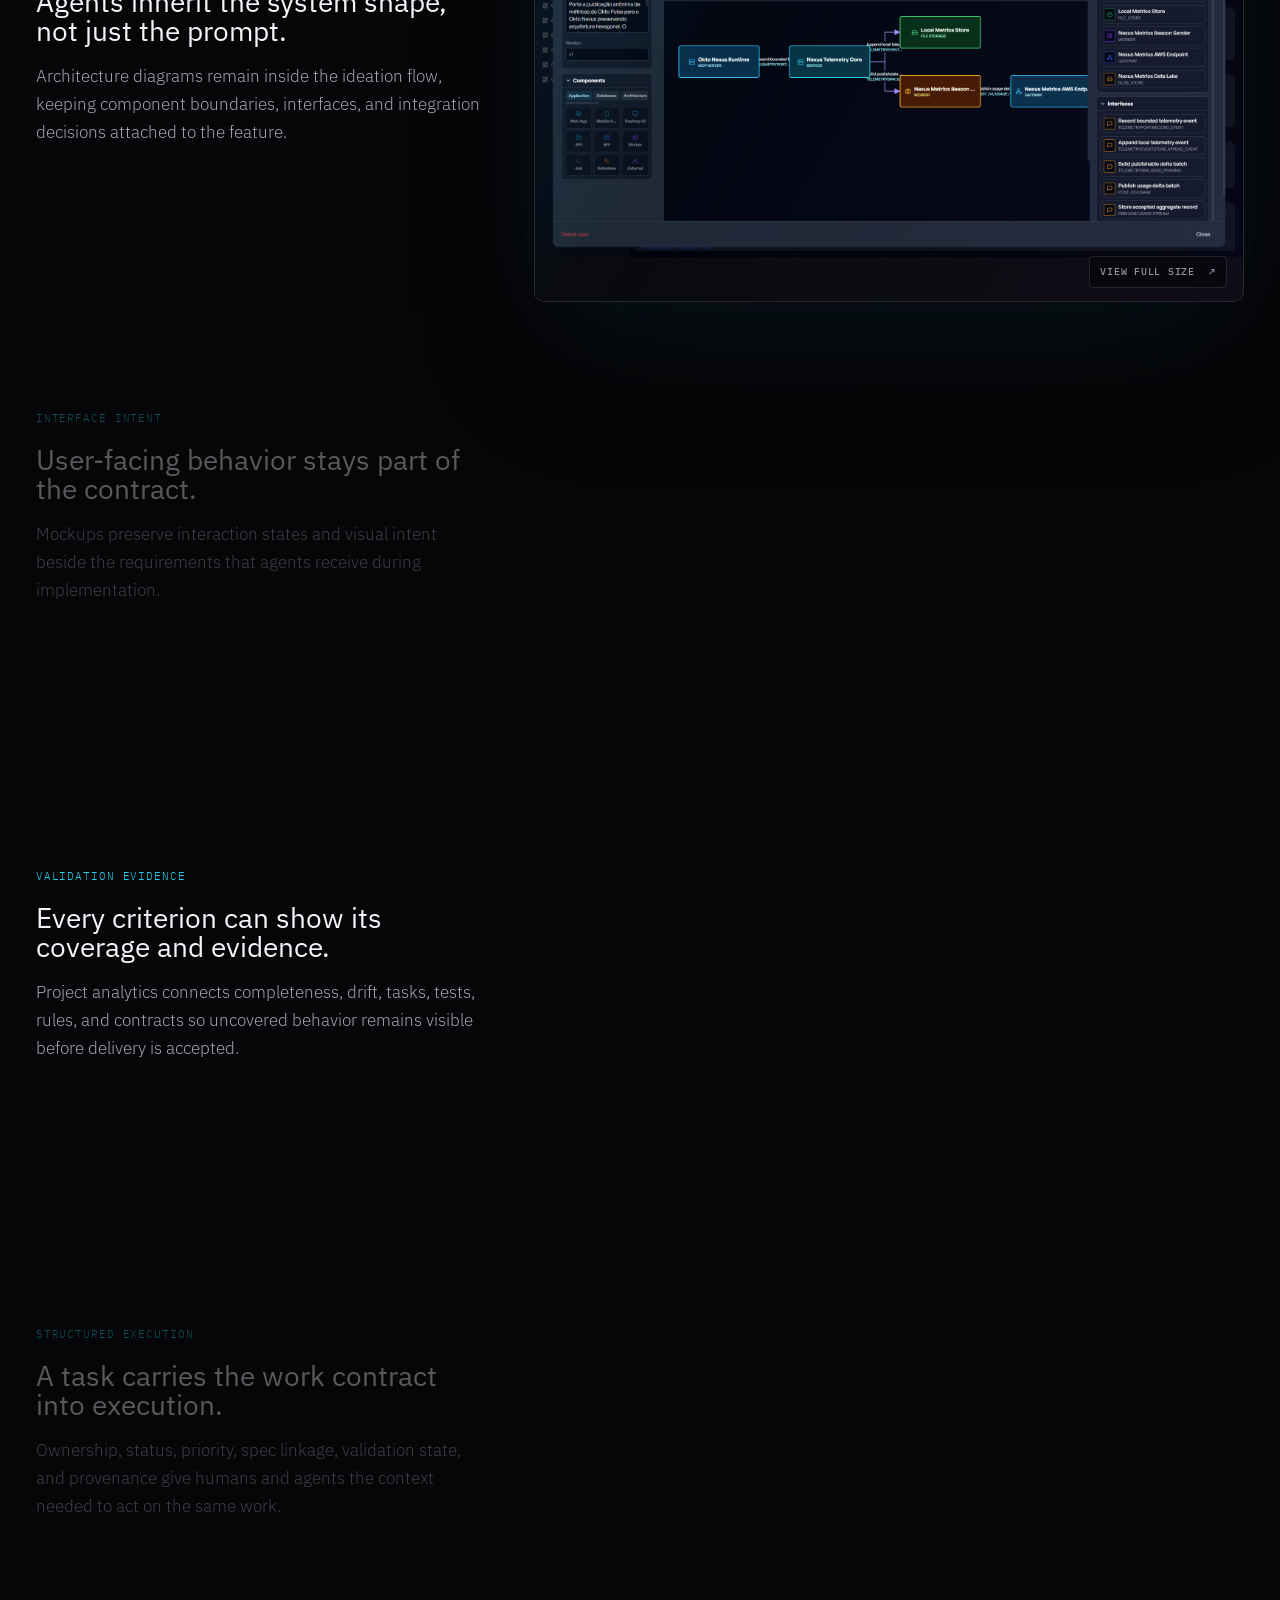
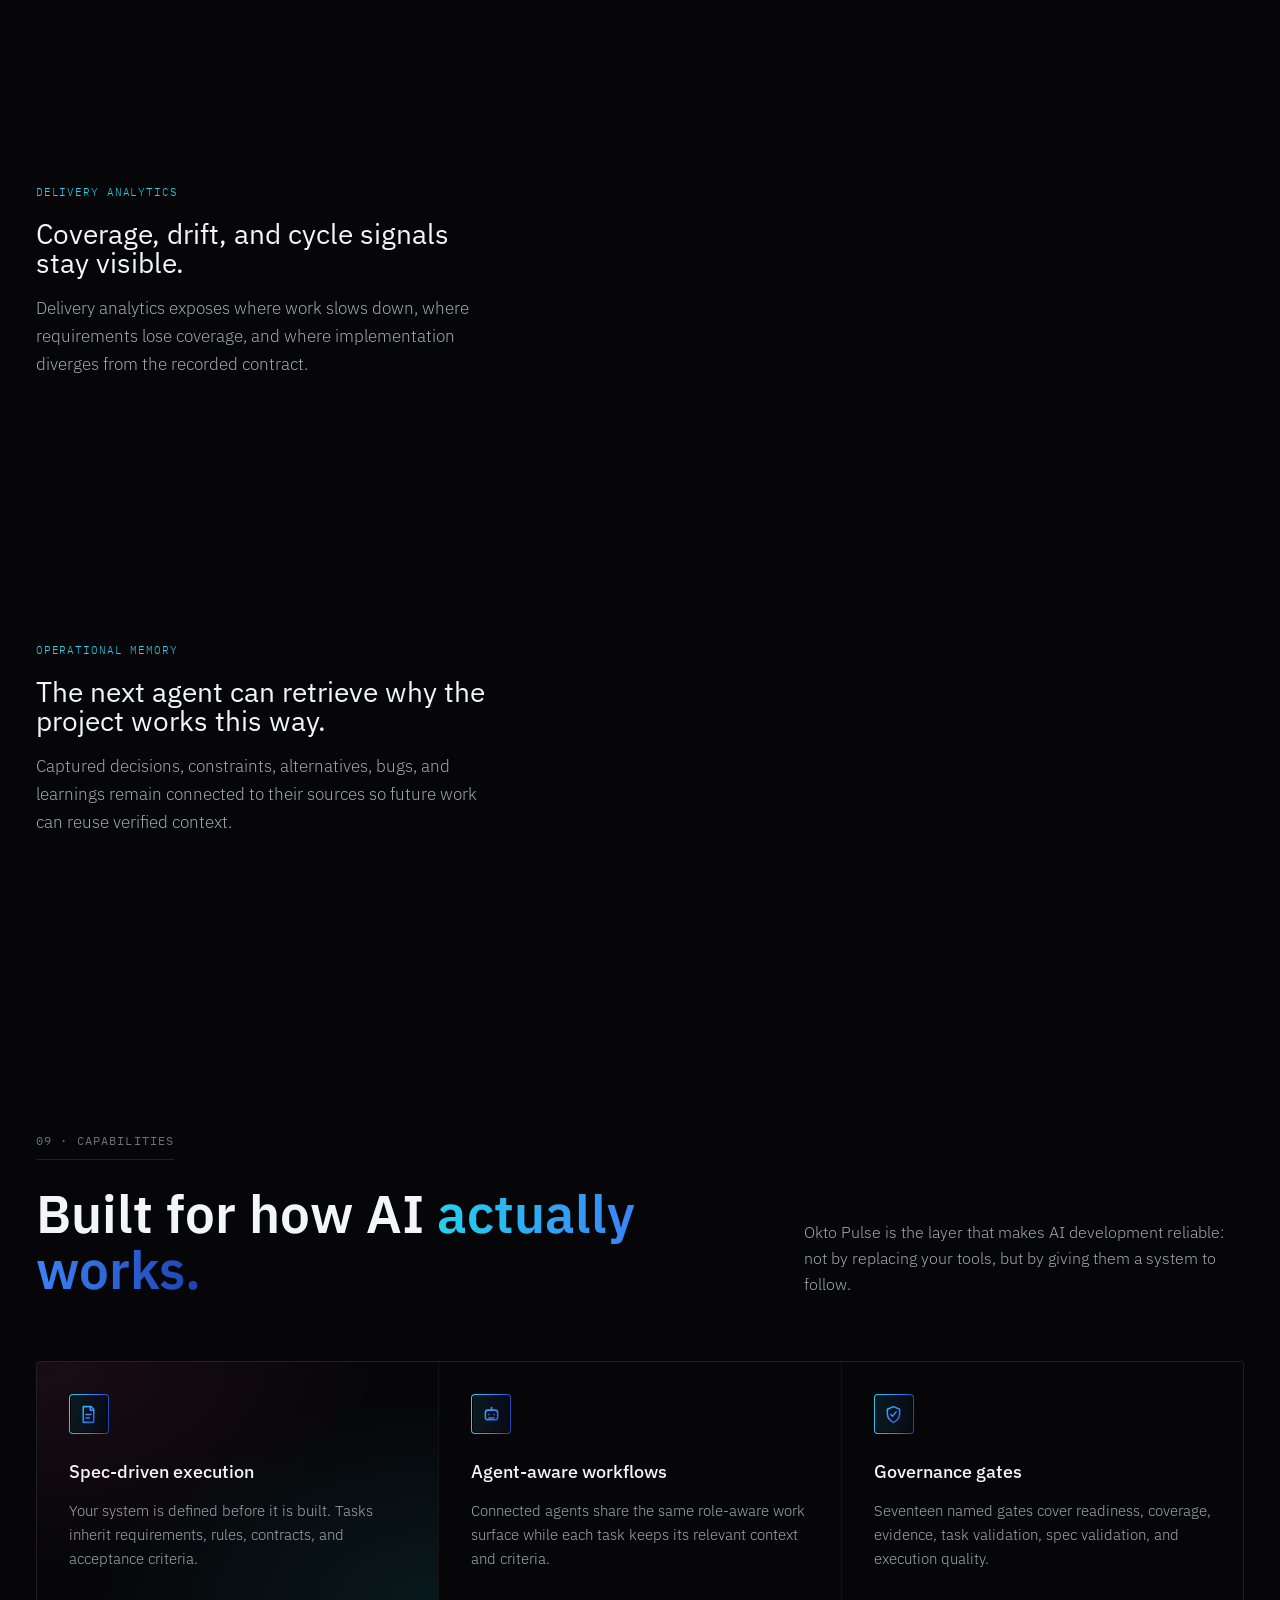
==== commit 3010b0b1: "Fill Sprints/Tasks with labeled synthetic examples, fix governance scroll, swap irrelevant code pane" ====
--- a/index.html
+++ b/index.html
@@ -35,7 +35,7 @@
     rel="stylesheet"
   />
 
-  <link rel="stylesheet" href="./styles.css?v=20260815-uc19" />
+  <link rel="stylesheet" href="./styles.css?v=20260815-uc20" />
   <script type="application/ld+json">
     {
       "@context": "https://schema.org",
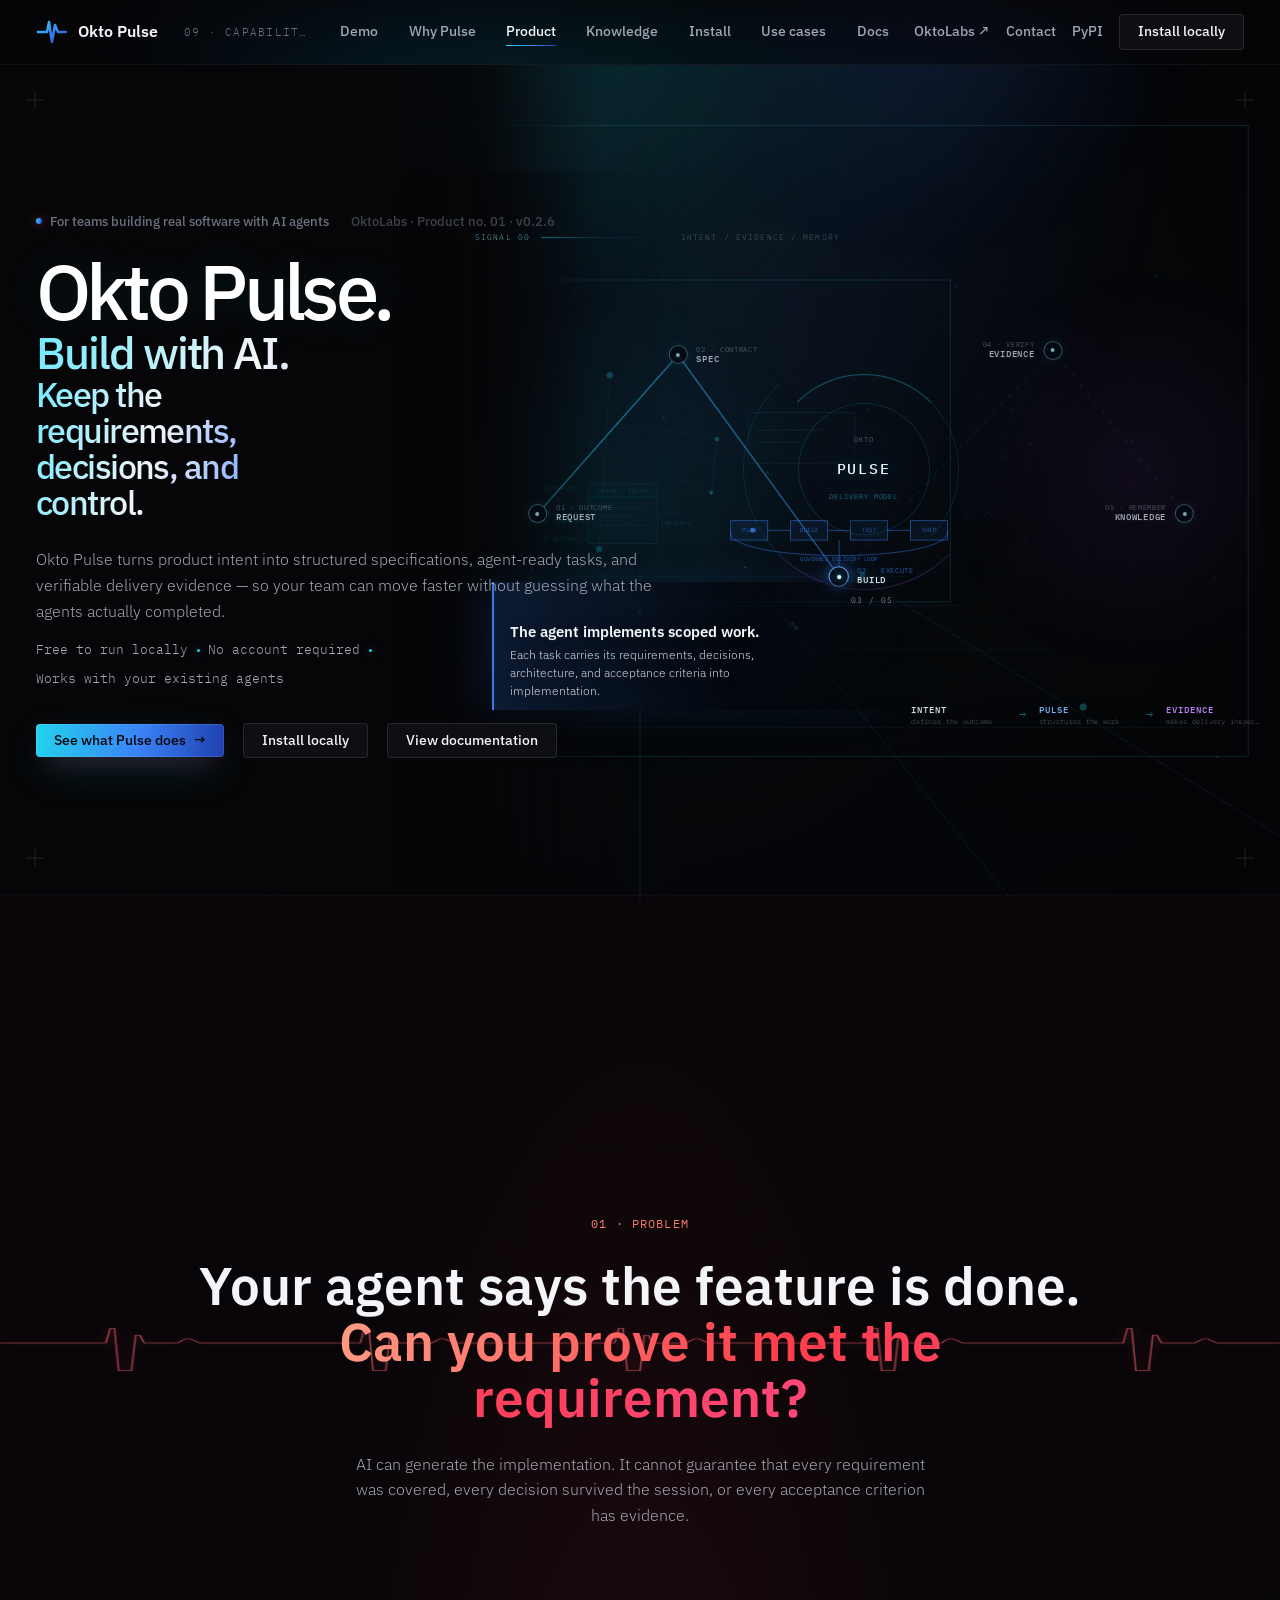
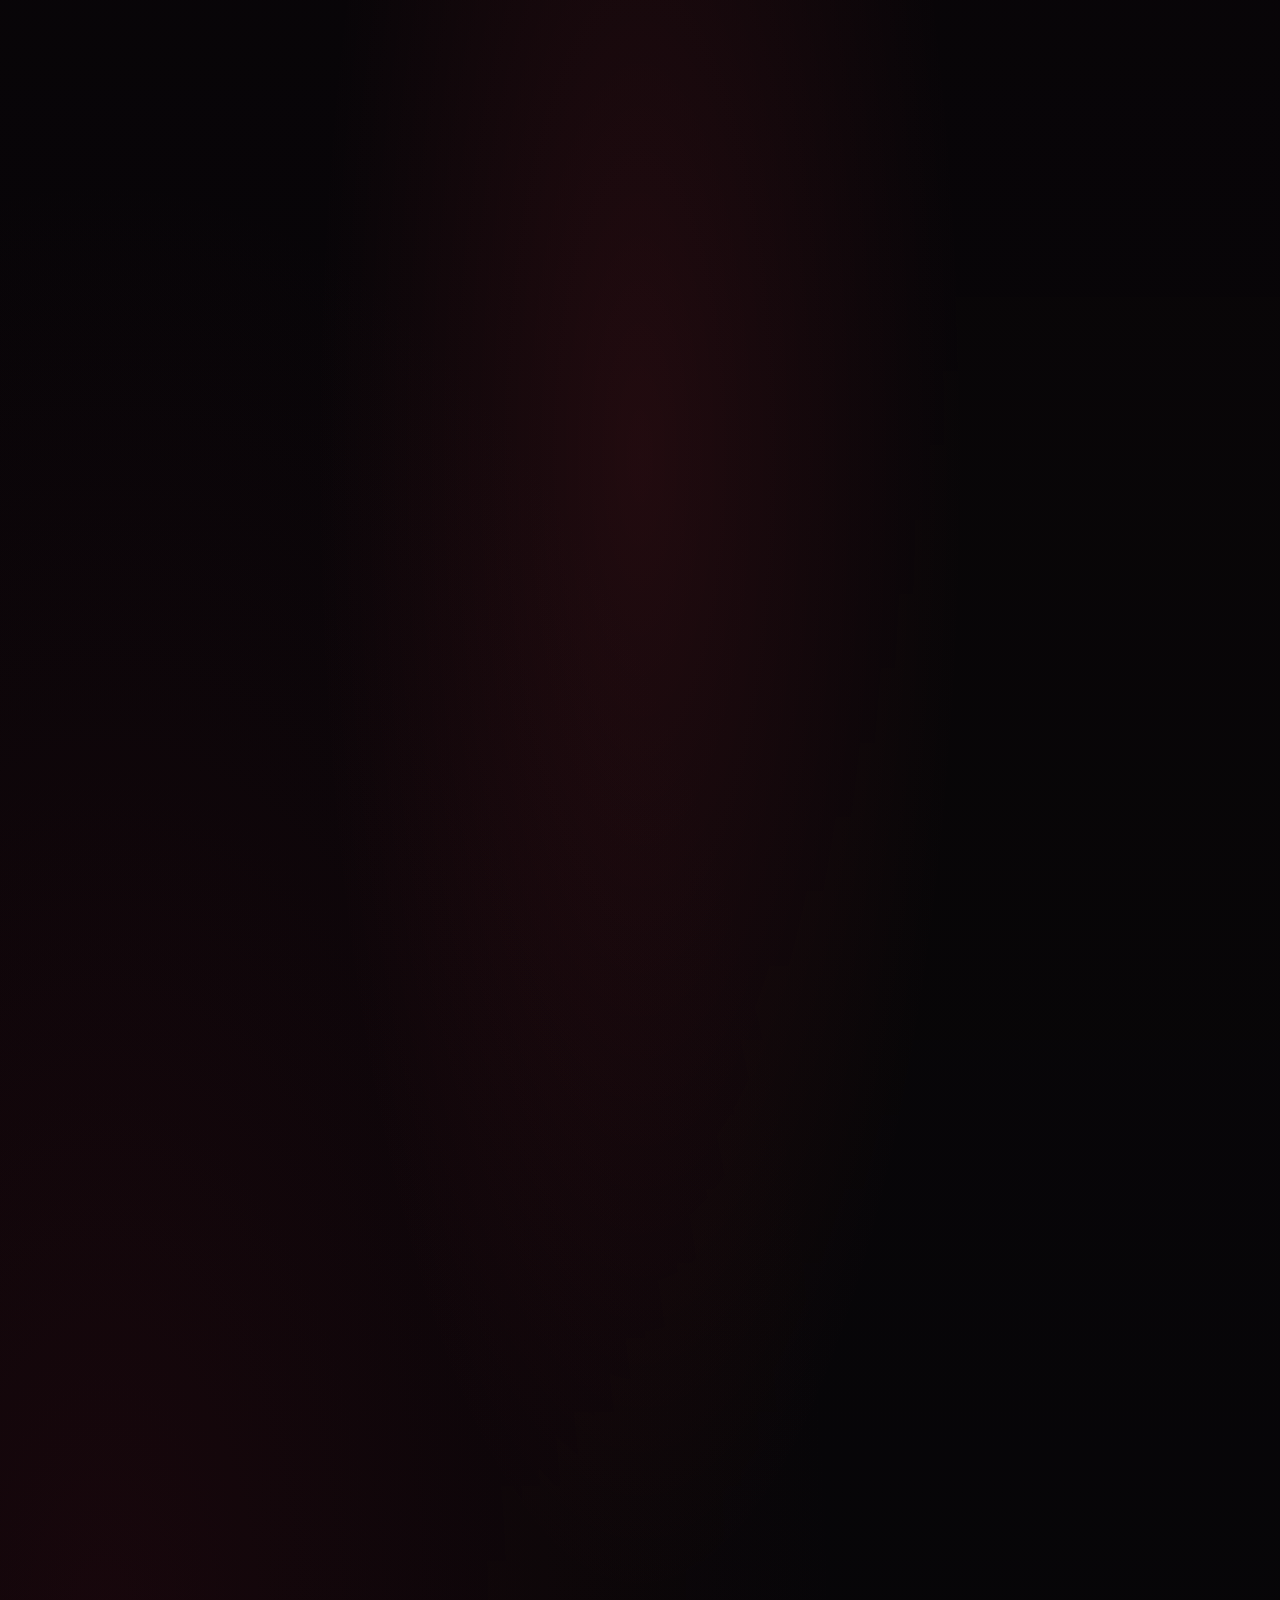
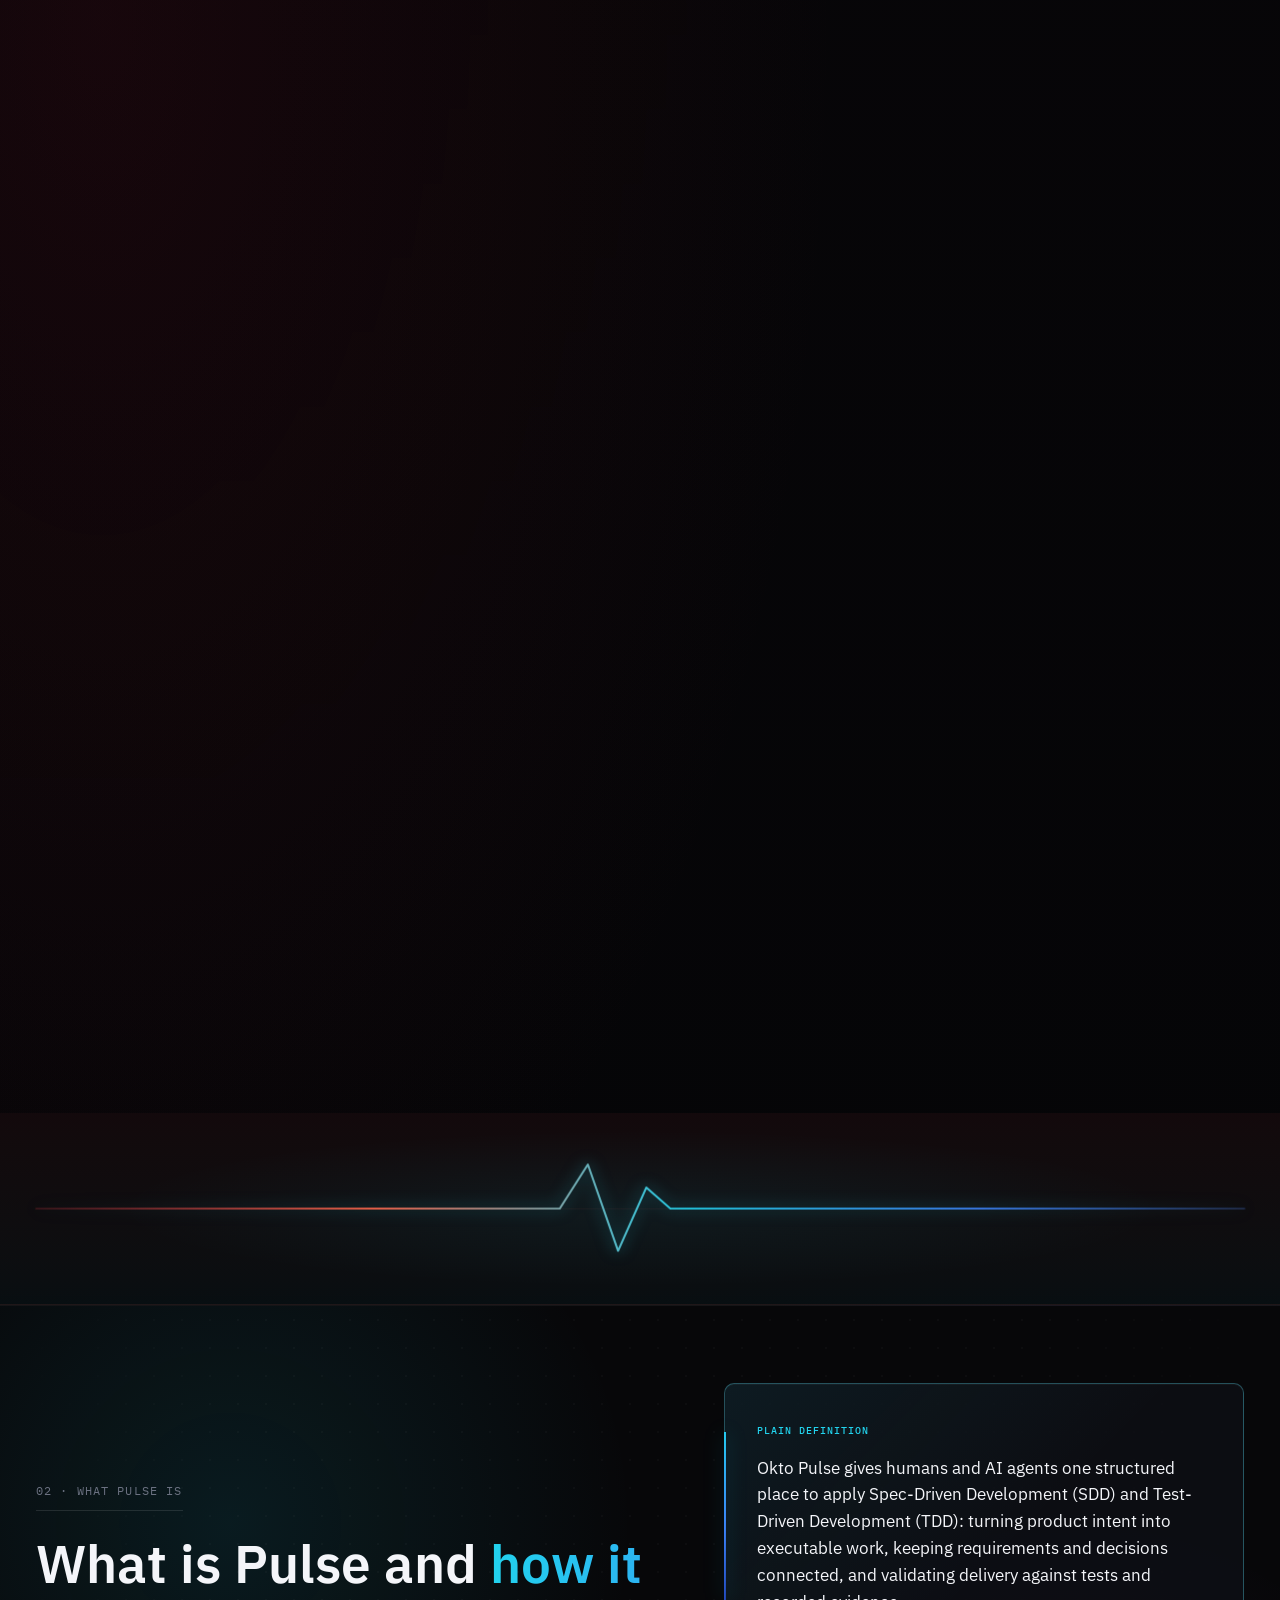
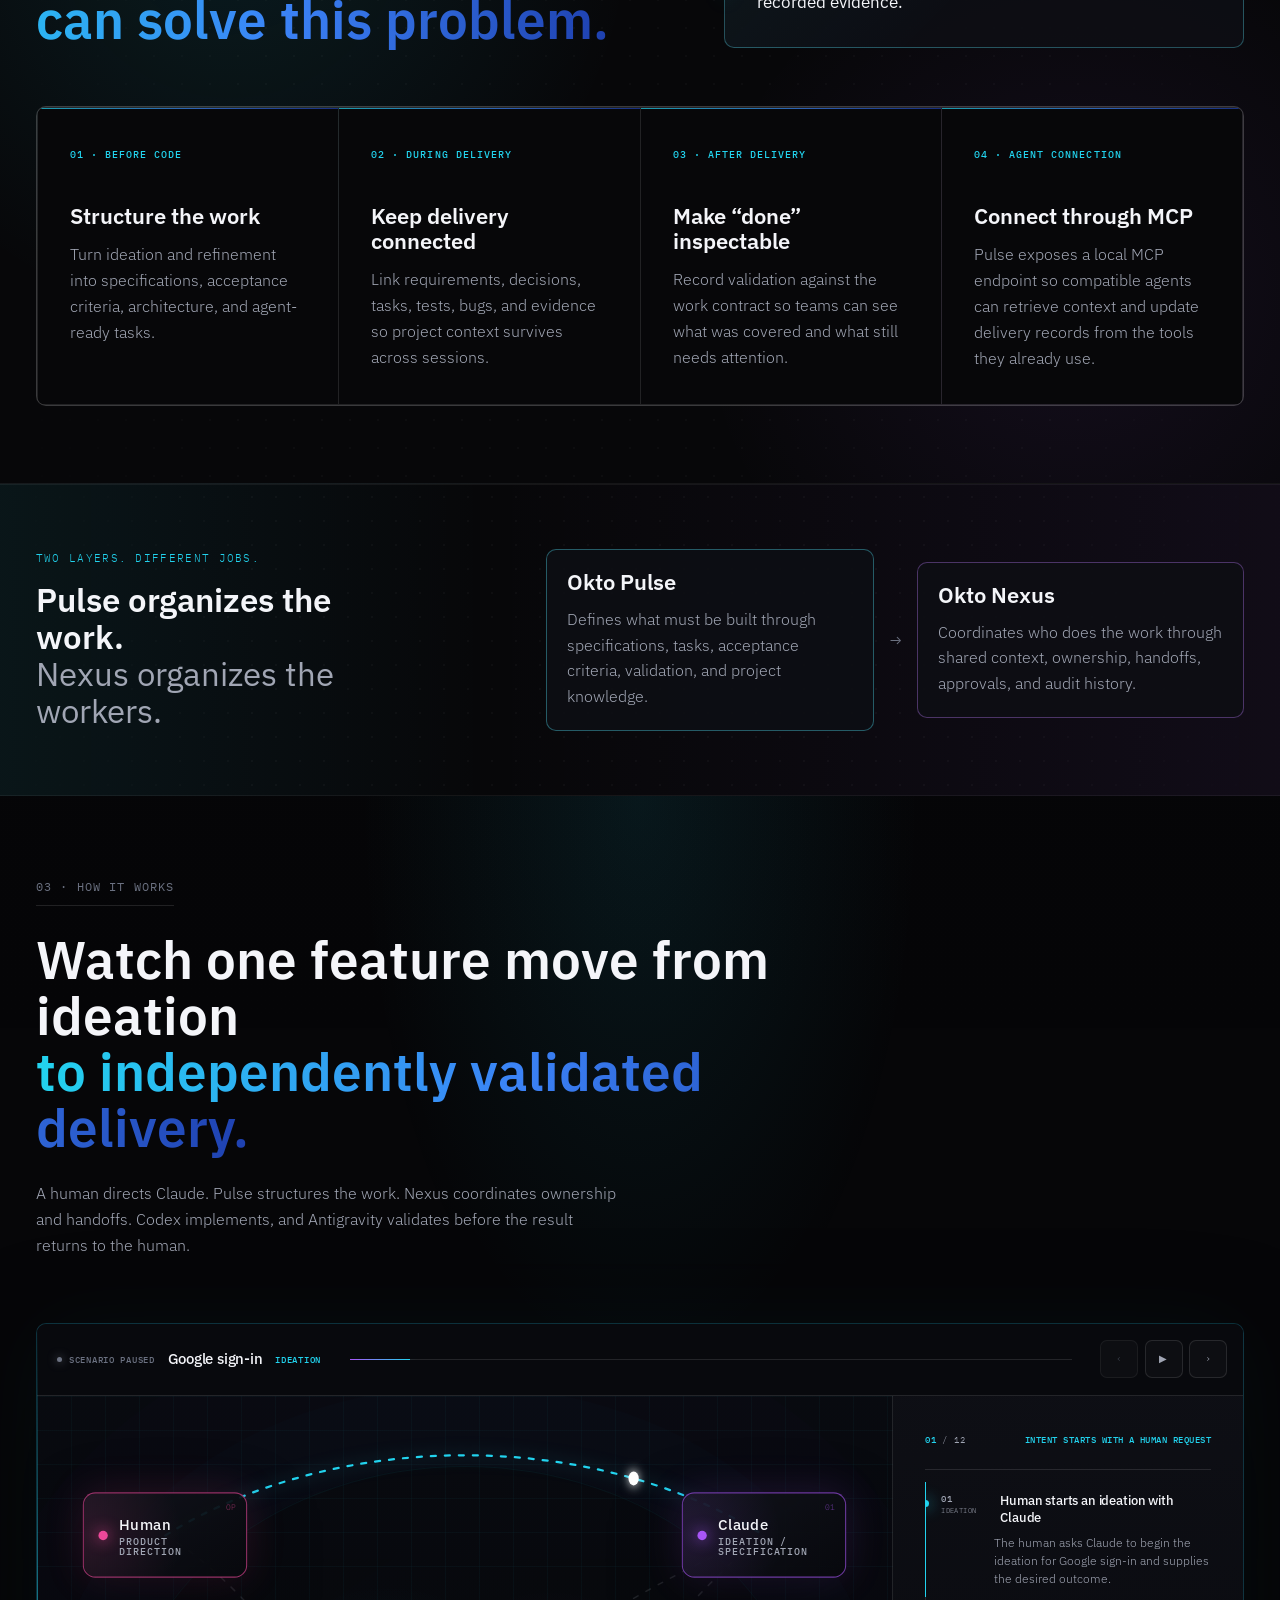
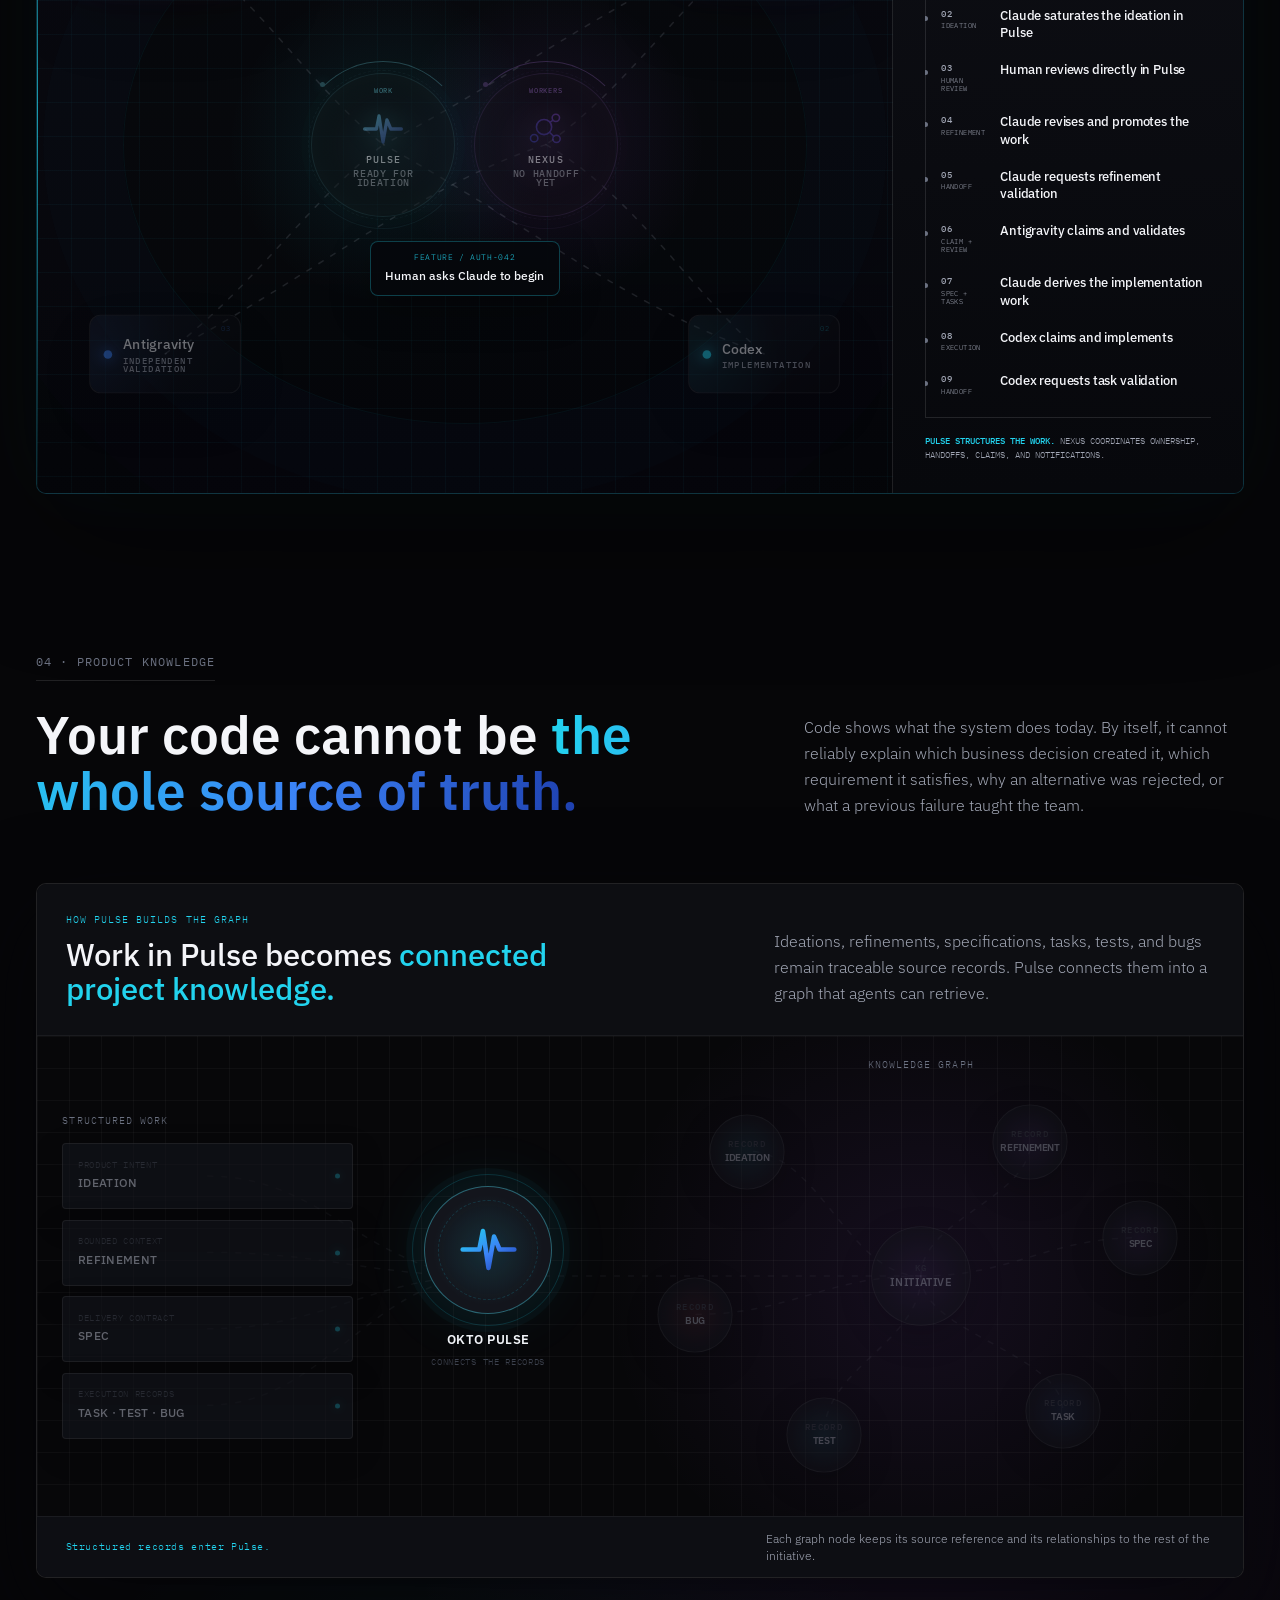
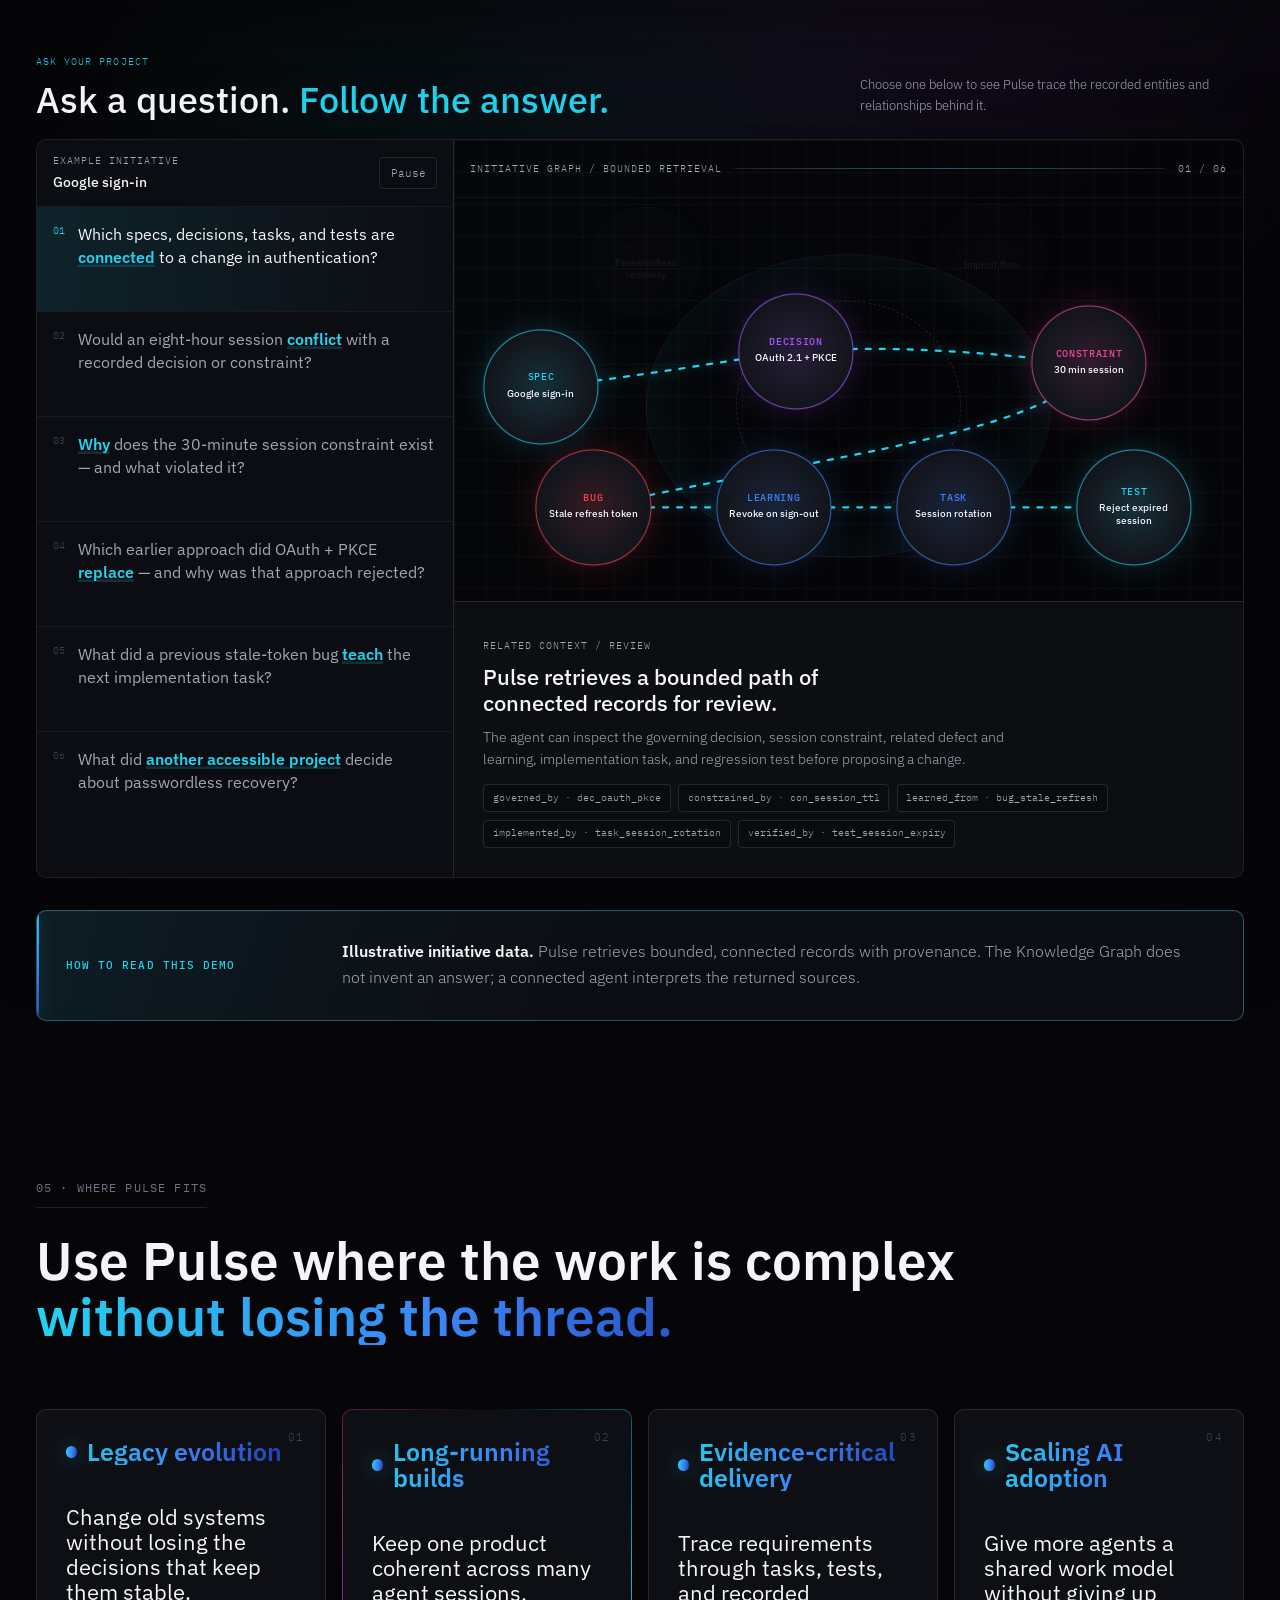
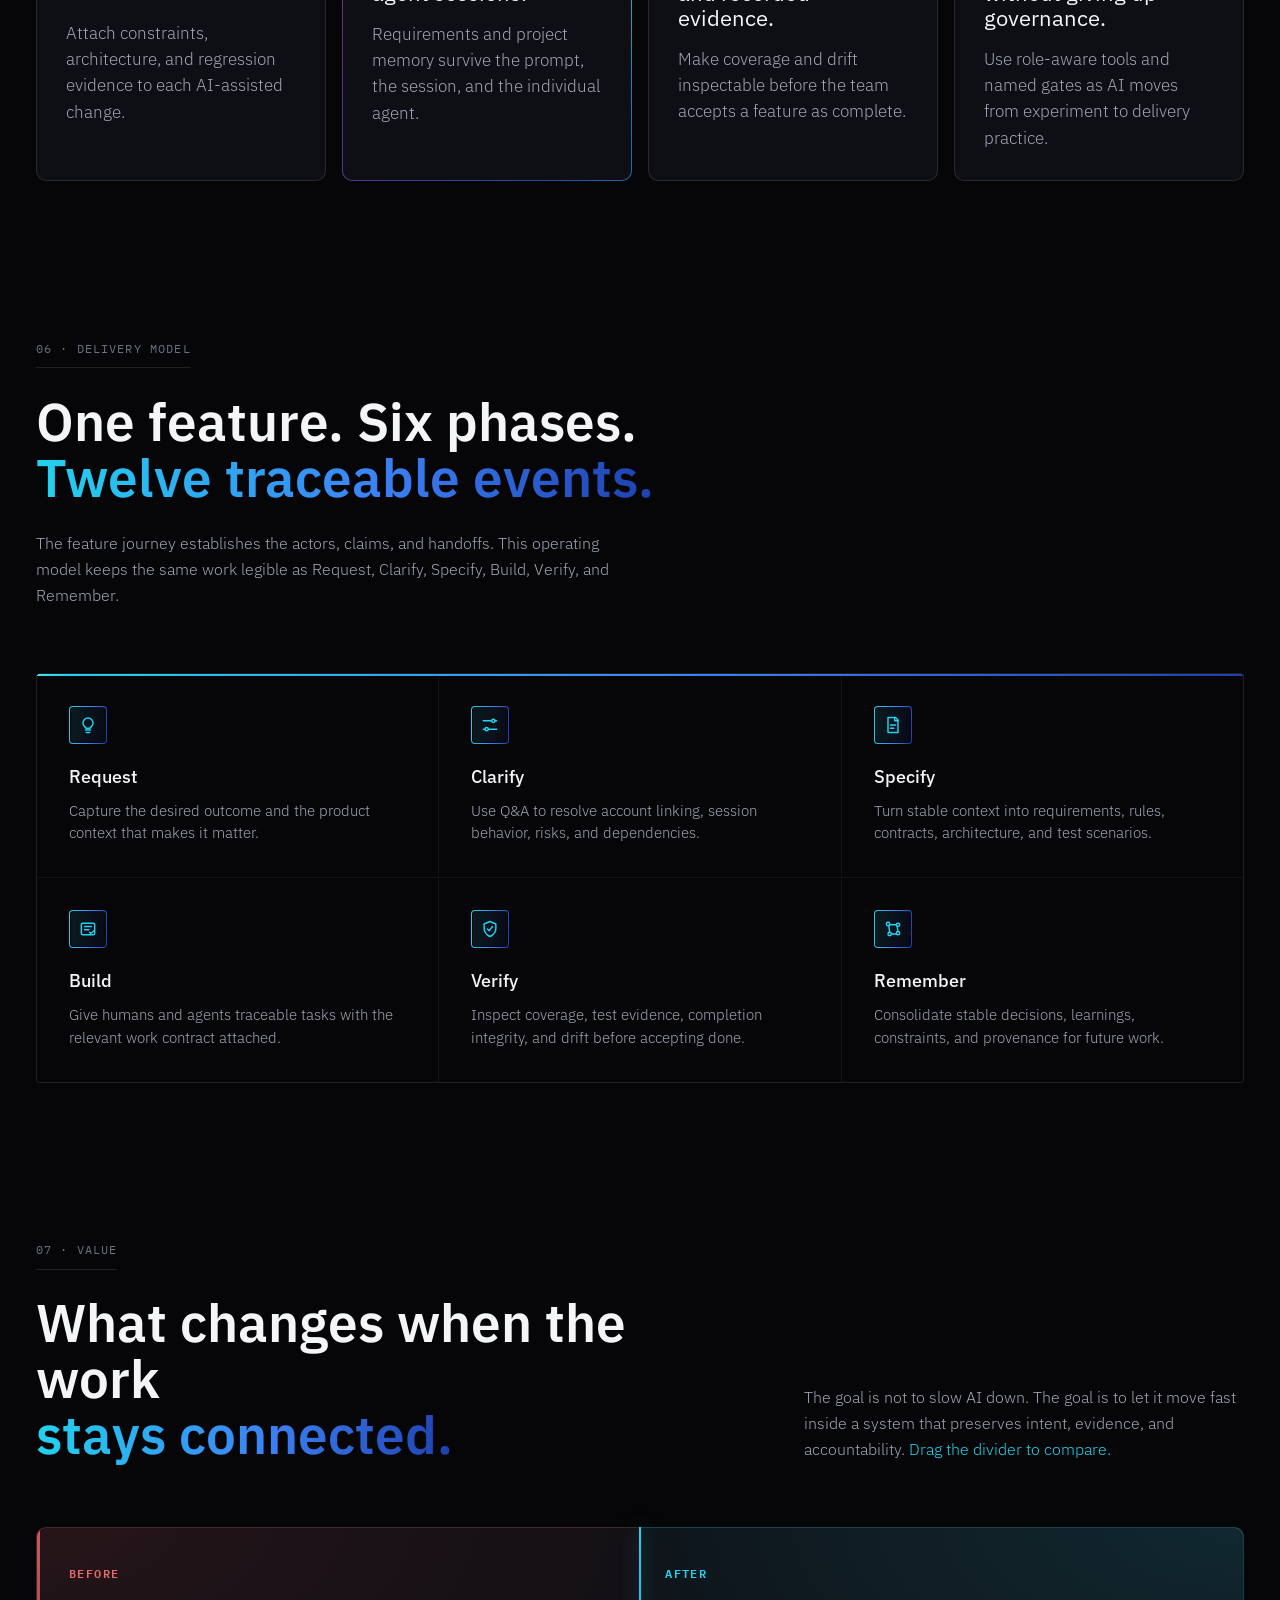
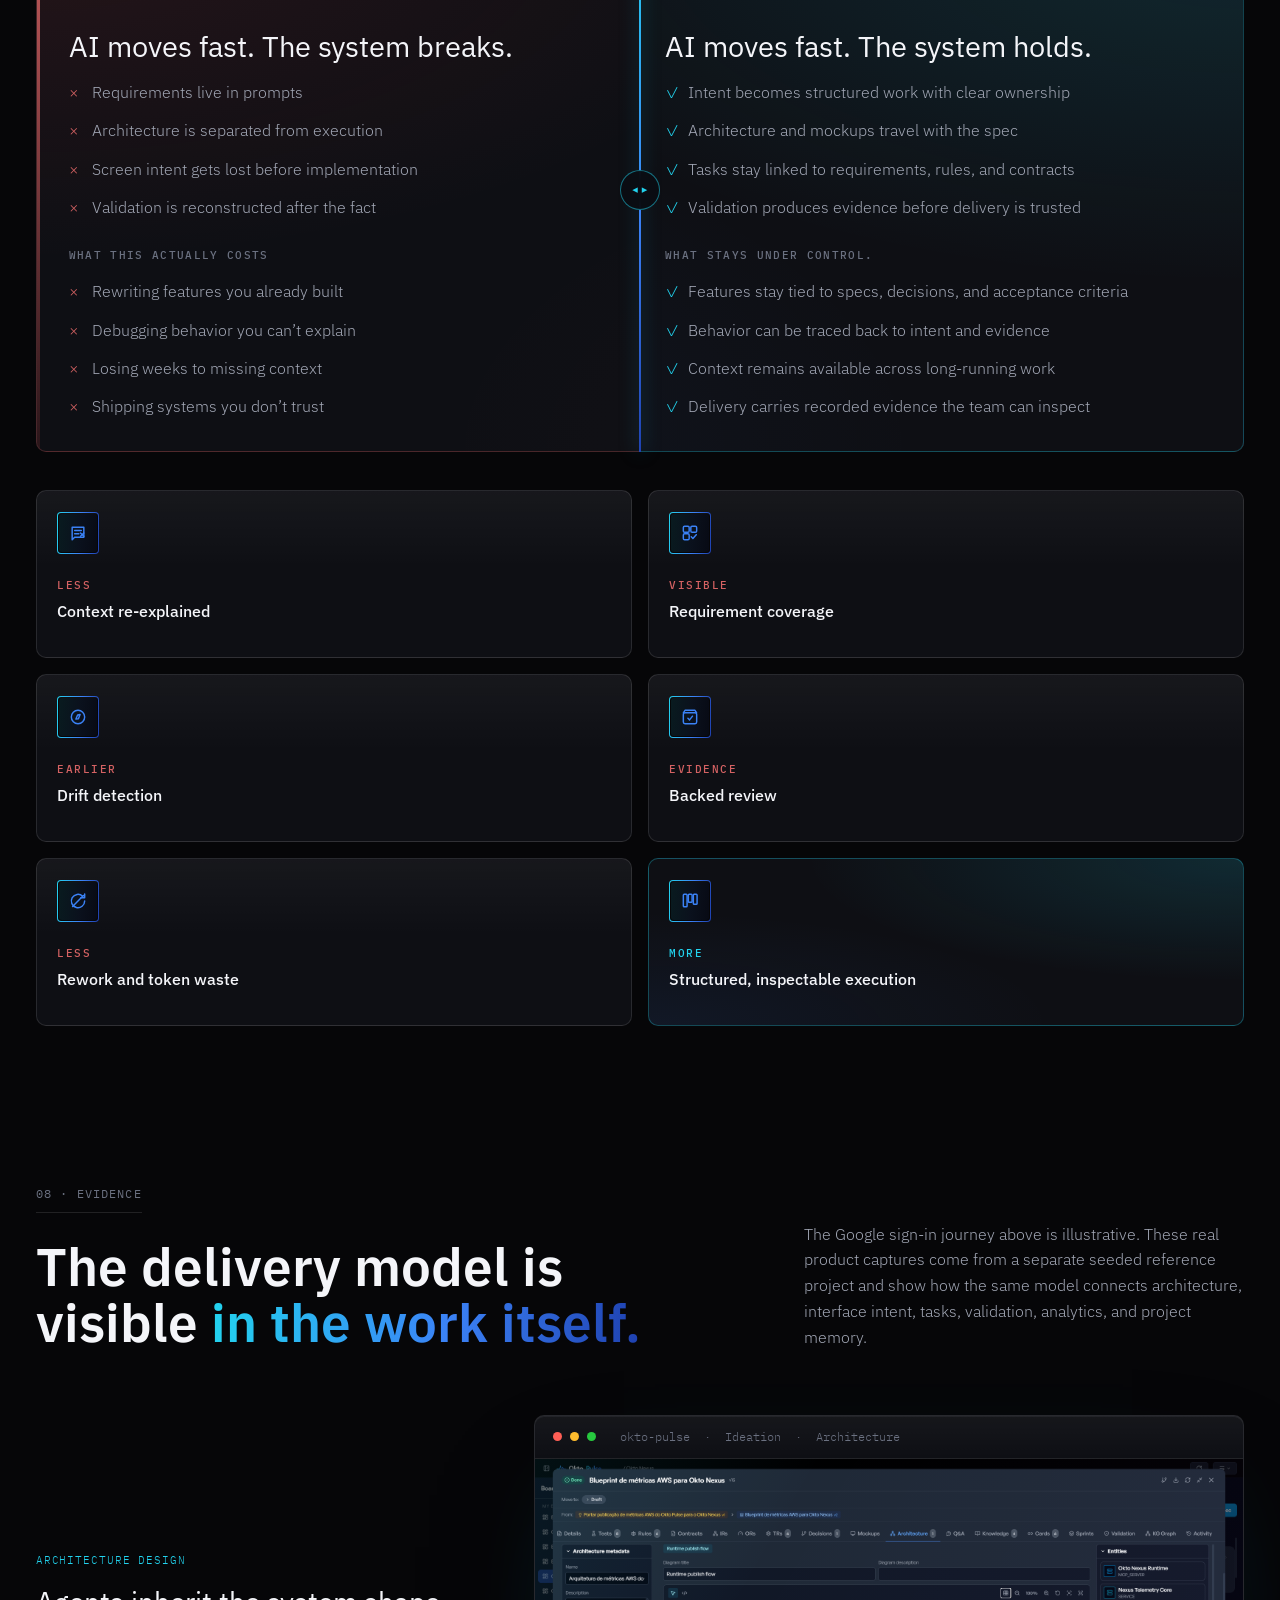
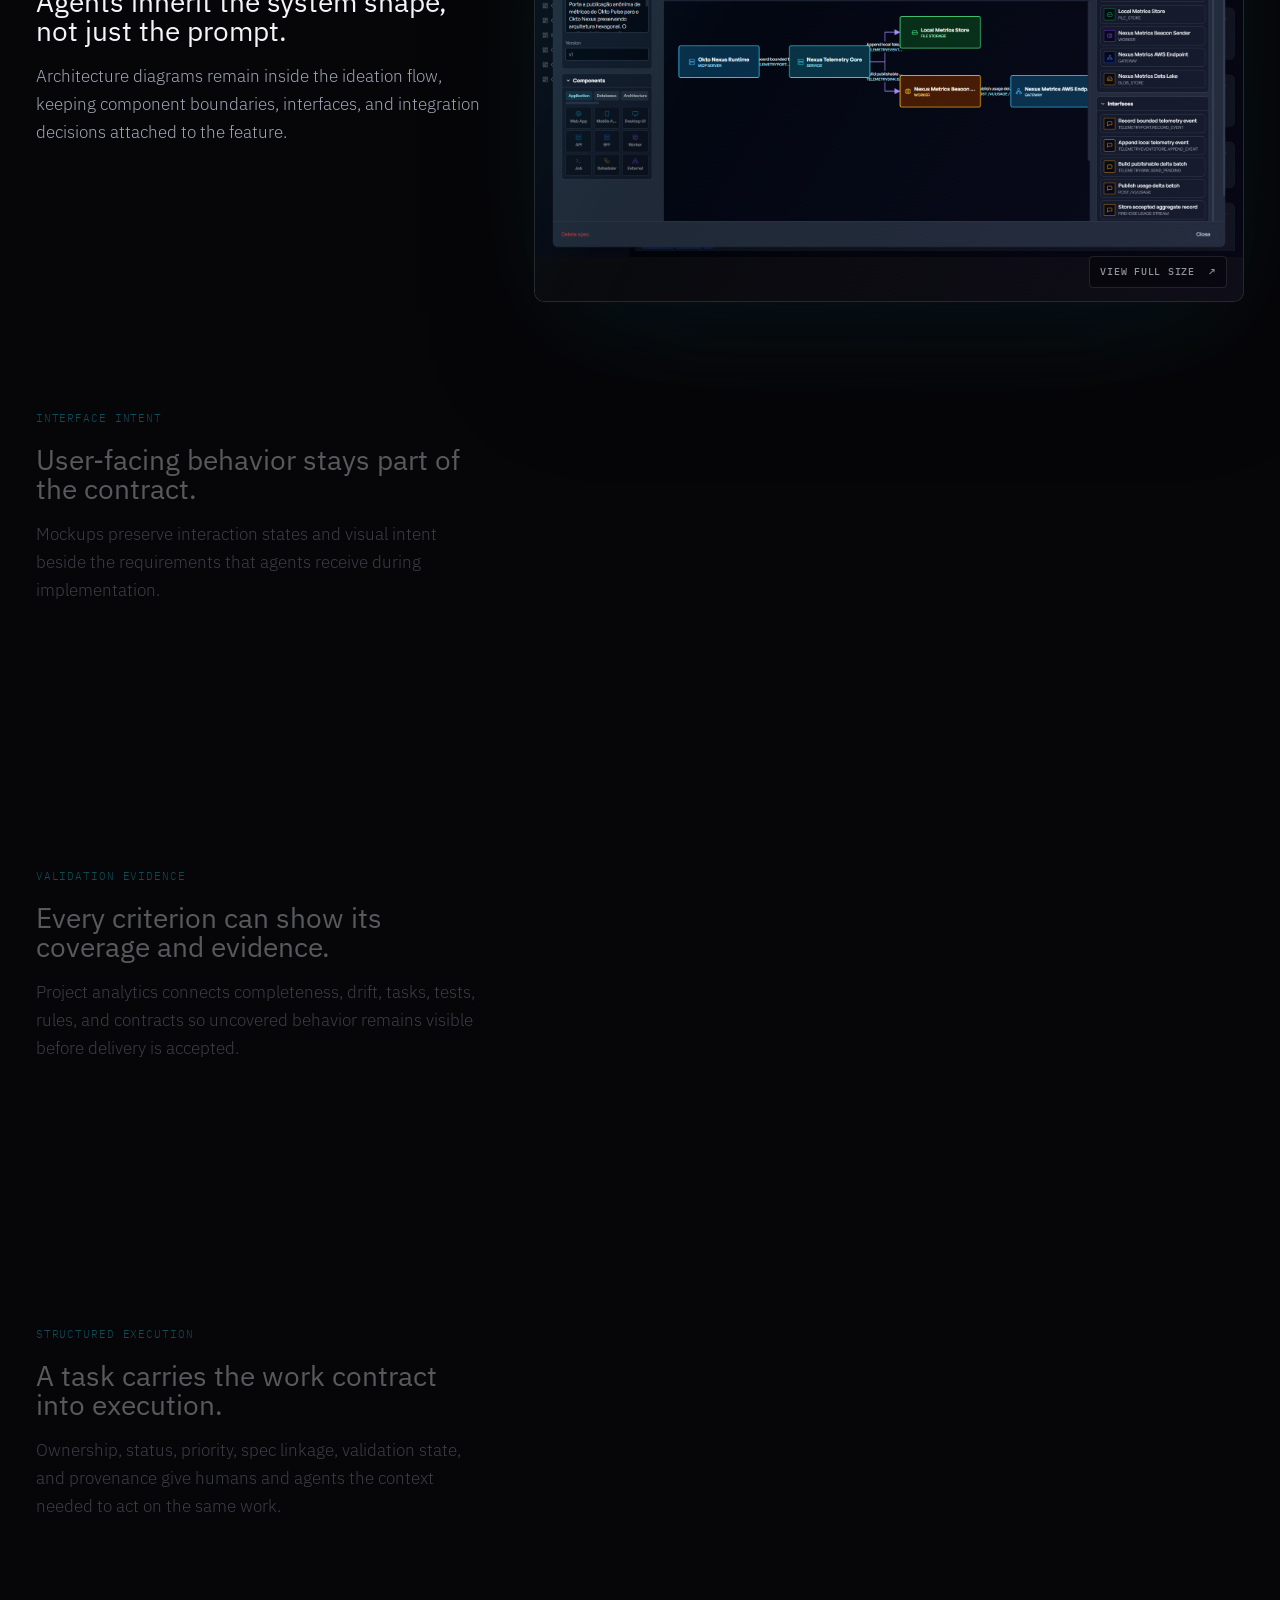
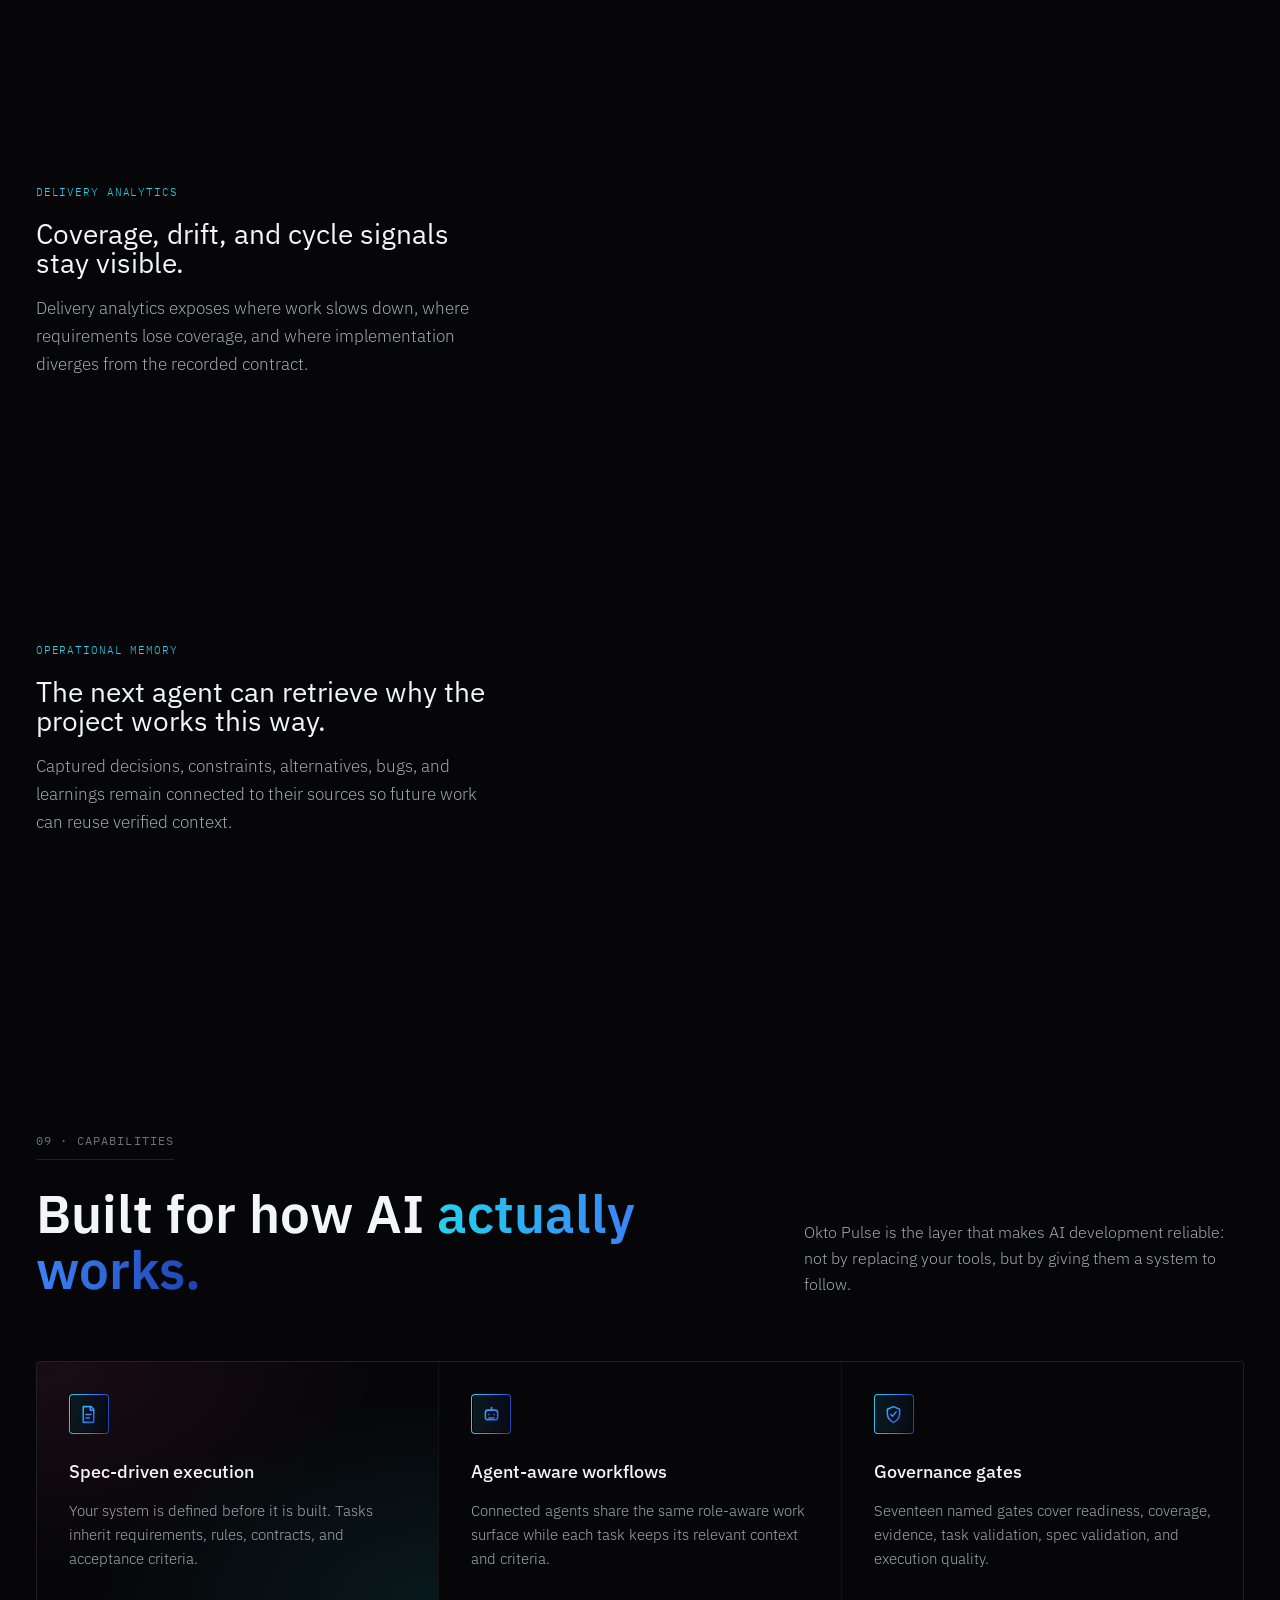
==== commit 802a9788: "Style the racetrack diagram caption as a badge, not floating text 'How one task actually moves throu" ====
--- a/index.html
+++ b/index.html
@@ -35,7 +35,7 @@
     rel="stylesheet"
   />
 
-  <link rel="stylesheet" href="./styles.css?v=20260815-uc20" />
+  <link rel="stylesheet" href="./styles.css?v=20260815-uc21" />
   <script type="application/ld+json">
     {
       "@context": "https://schema.org",
--- a/styles.css
+++ b/styles.css
@@ -10490,6 +10490,18 @@
   background: rgba(168, 85, 247, 0.06);
 }
 
+.arch-caption {
+  display: inline-block;
+  padding: 6px 16px;
+  border: 1px solid rgba(34, 211, 238, 0.3);
+  border-radius: 999px;
+  background: rgba(34, 211, 238, 0.06);
+  font-family: var(--font-mono);
+  font-size: 11px;
+  letter-spacing: 0.03em;
+  color: var(--pulse-cyan);
+}
+
 /* closed-loop diagram: two columns, down the left, across the bottom, up
    the right, ending top-right — with a small dot animating along every
    connector to show the direction of flow */
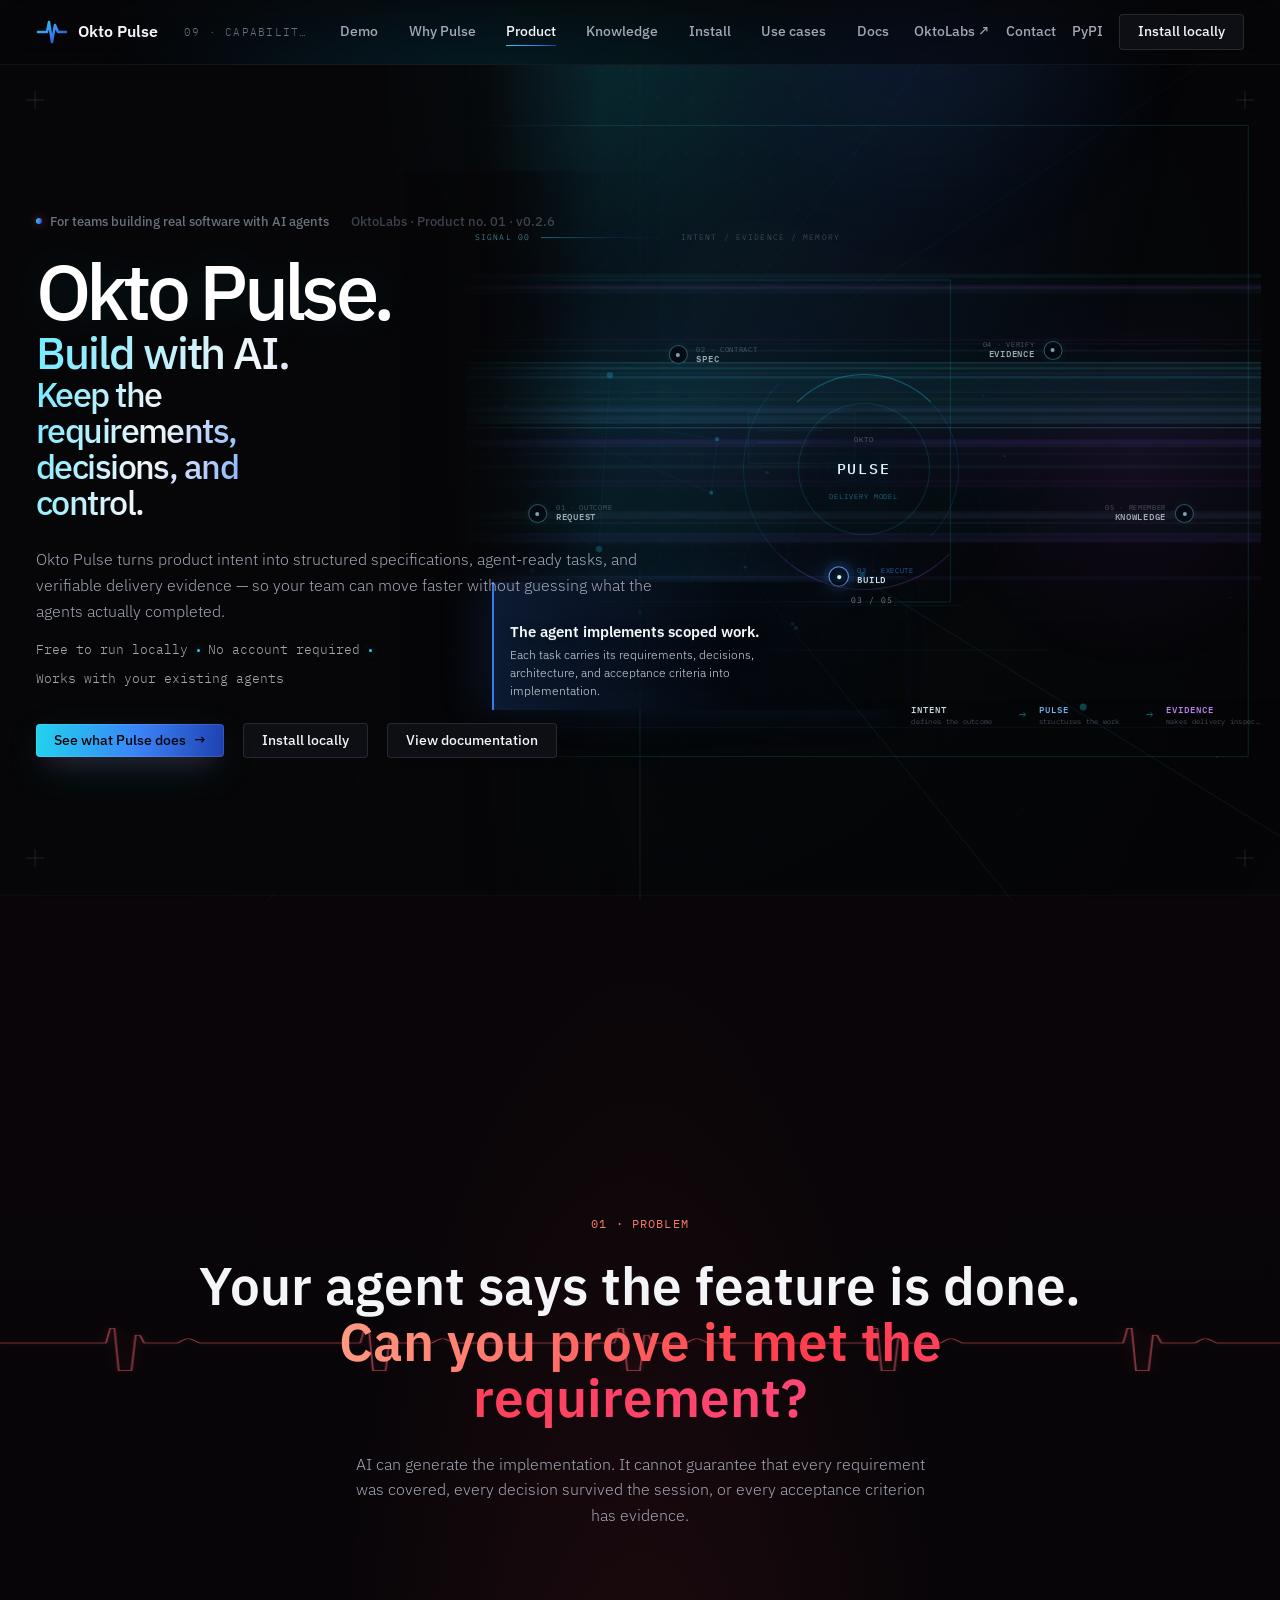
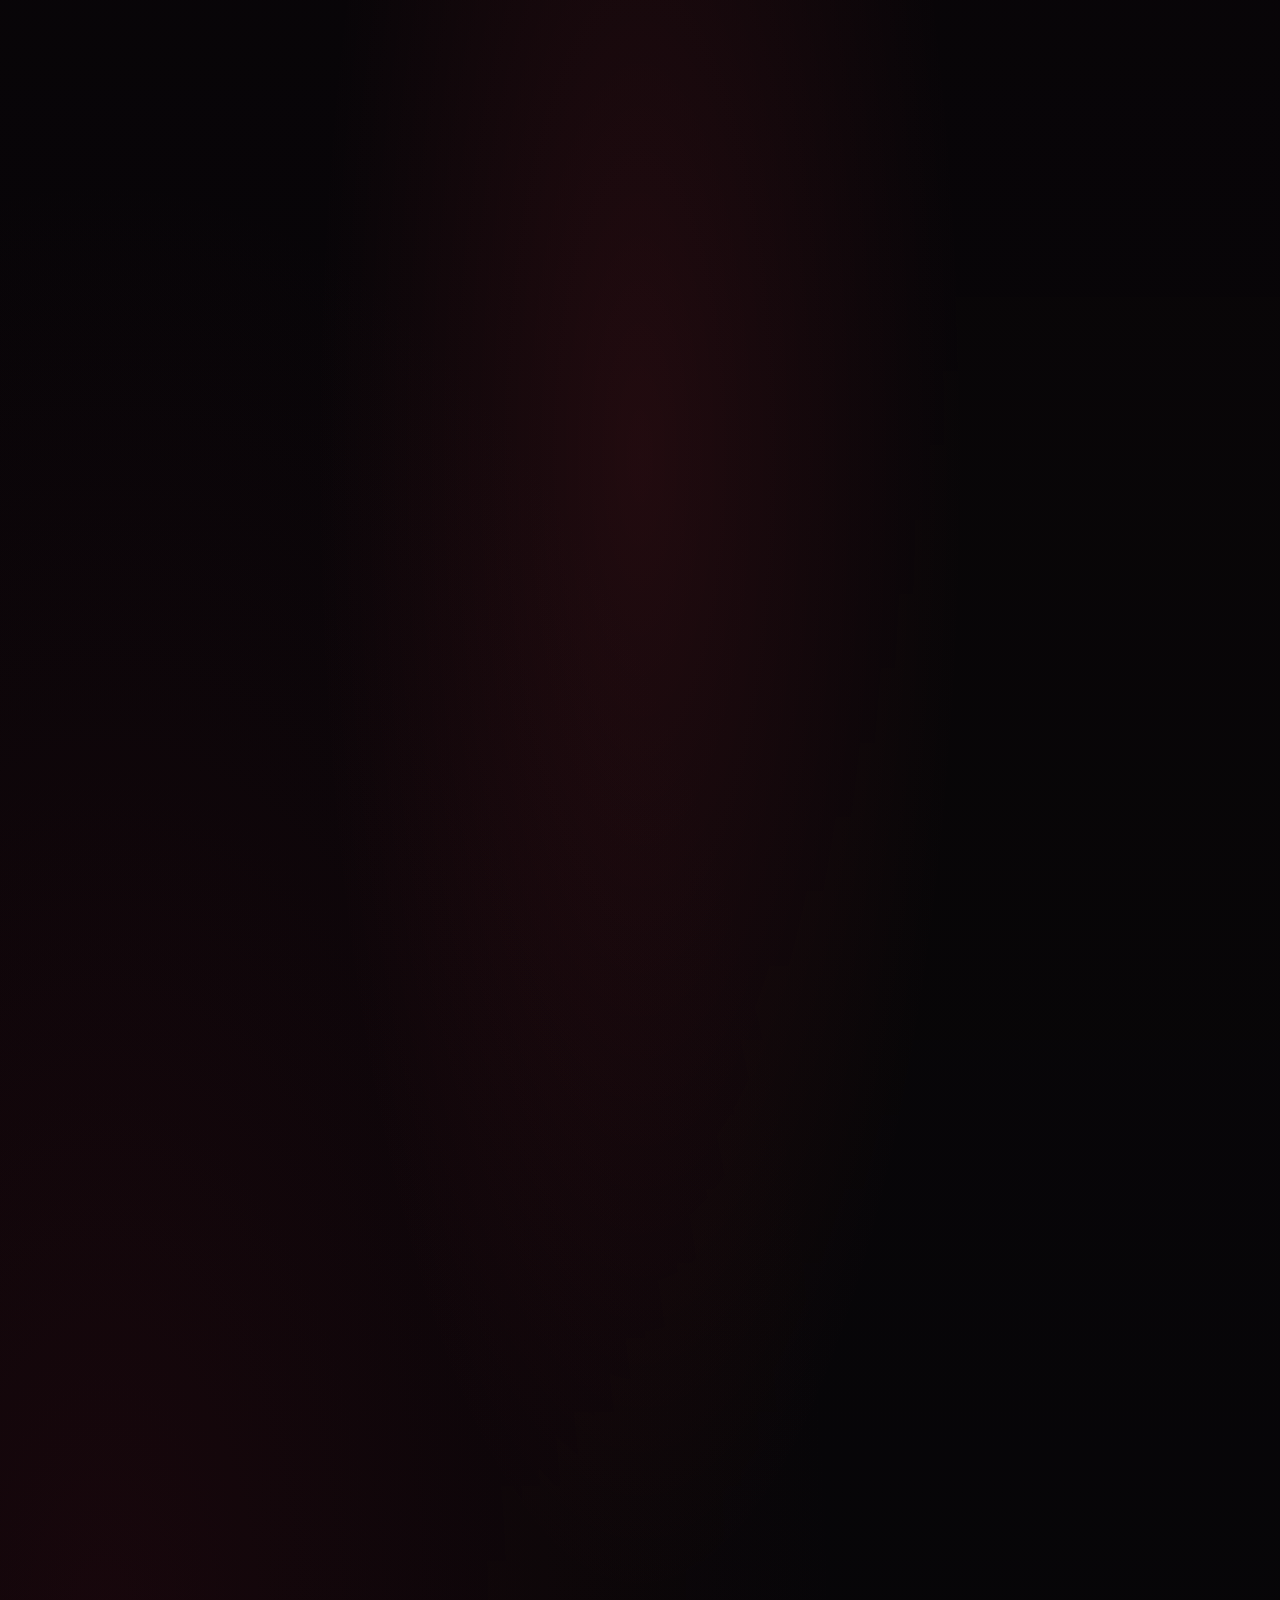
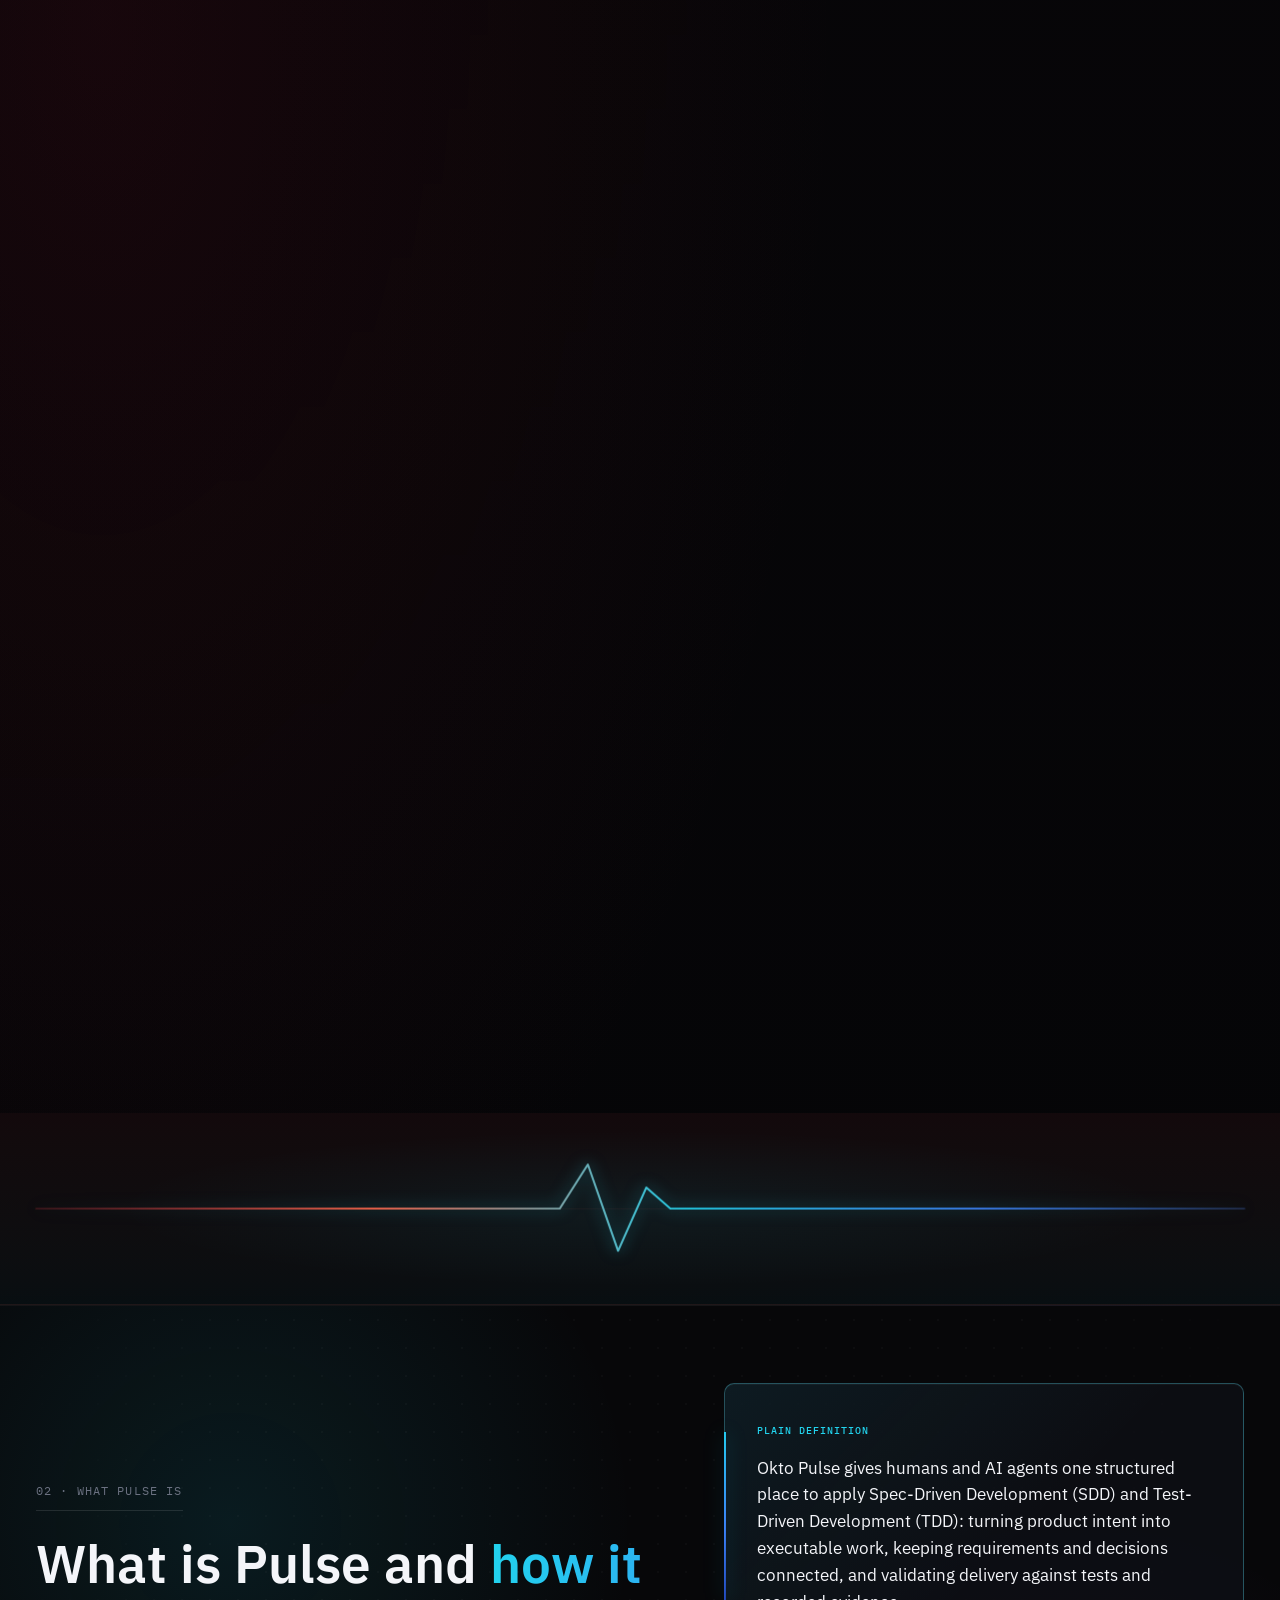
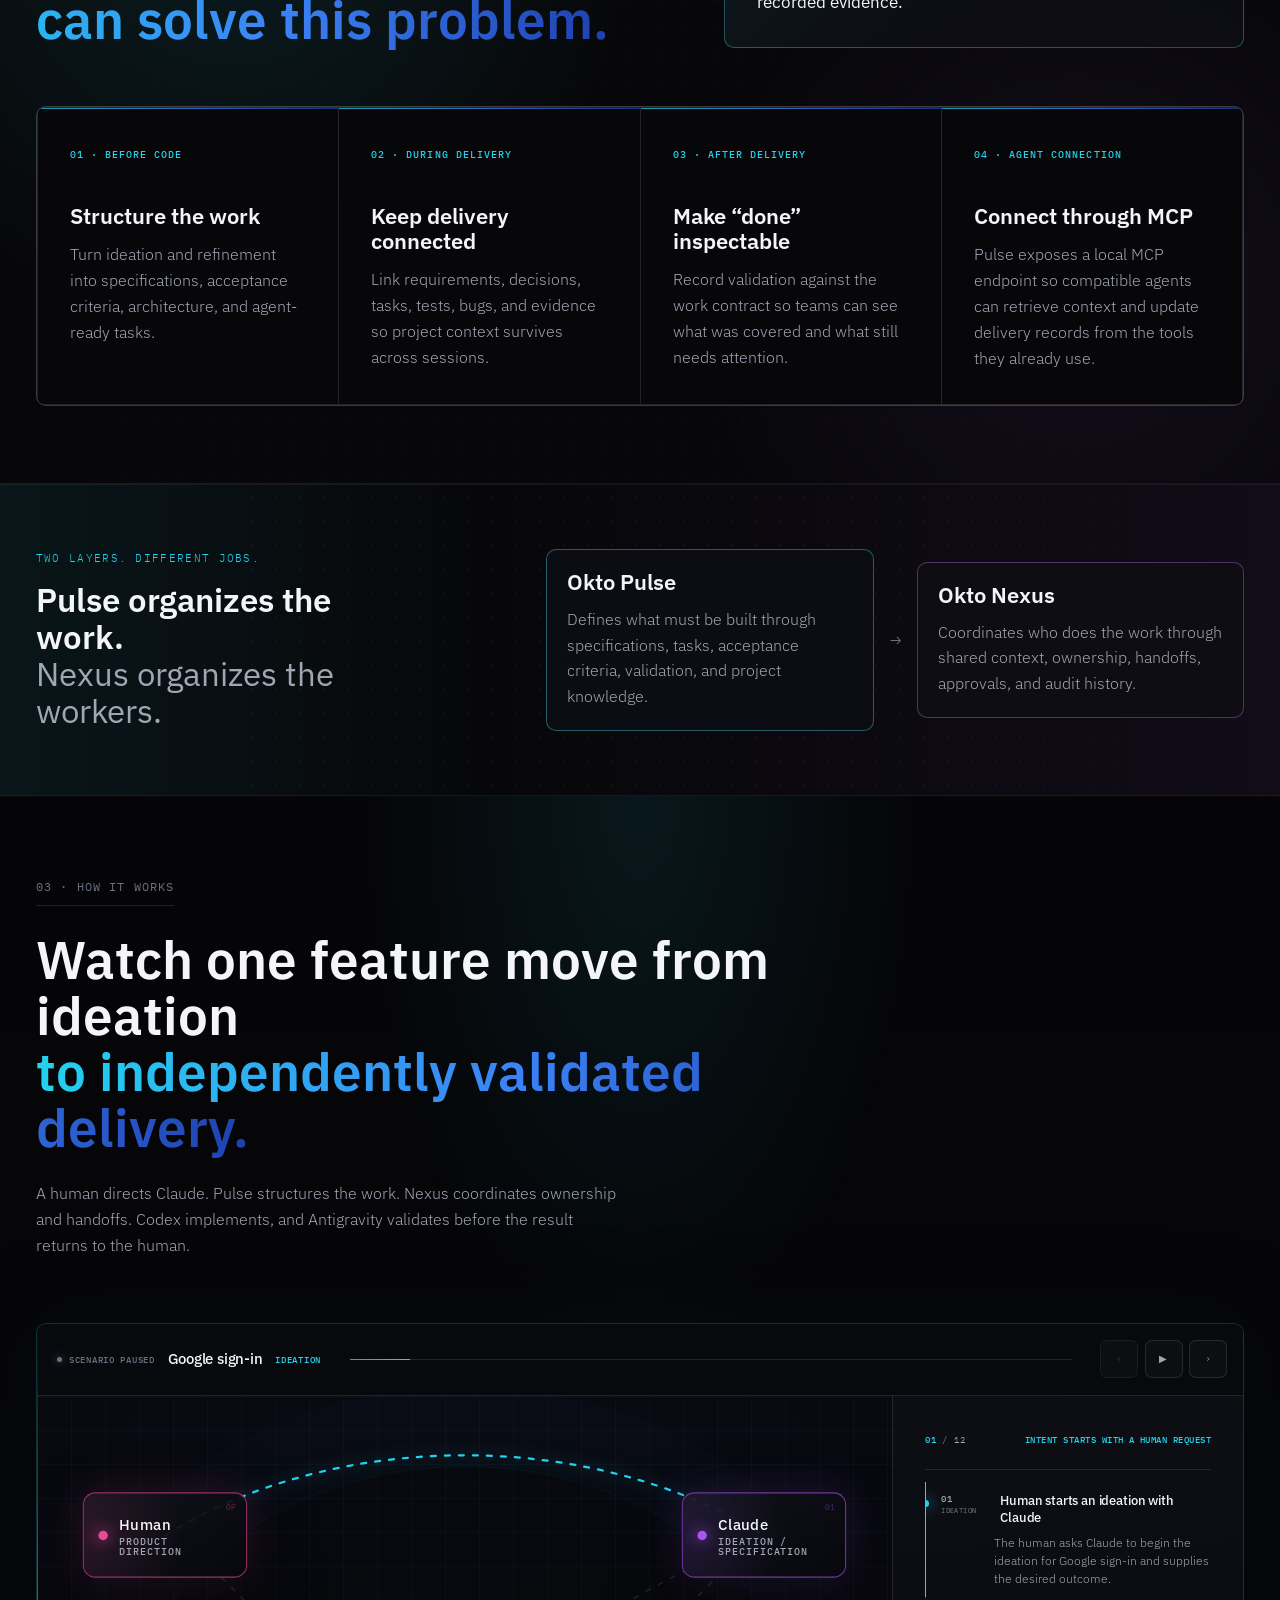
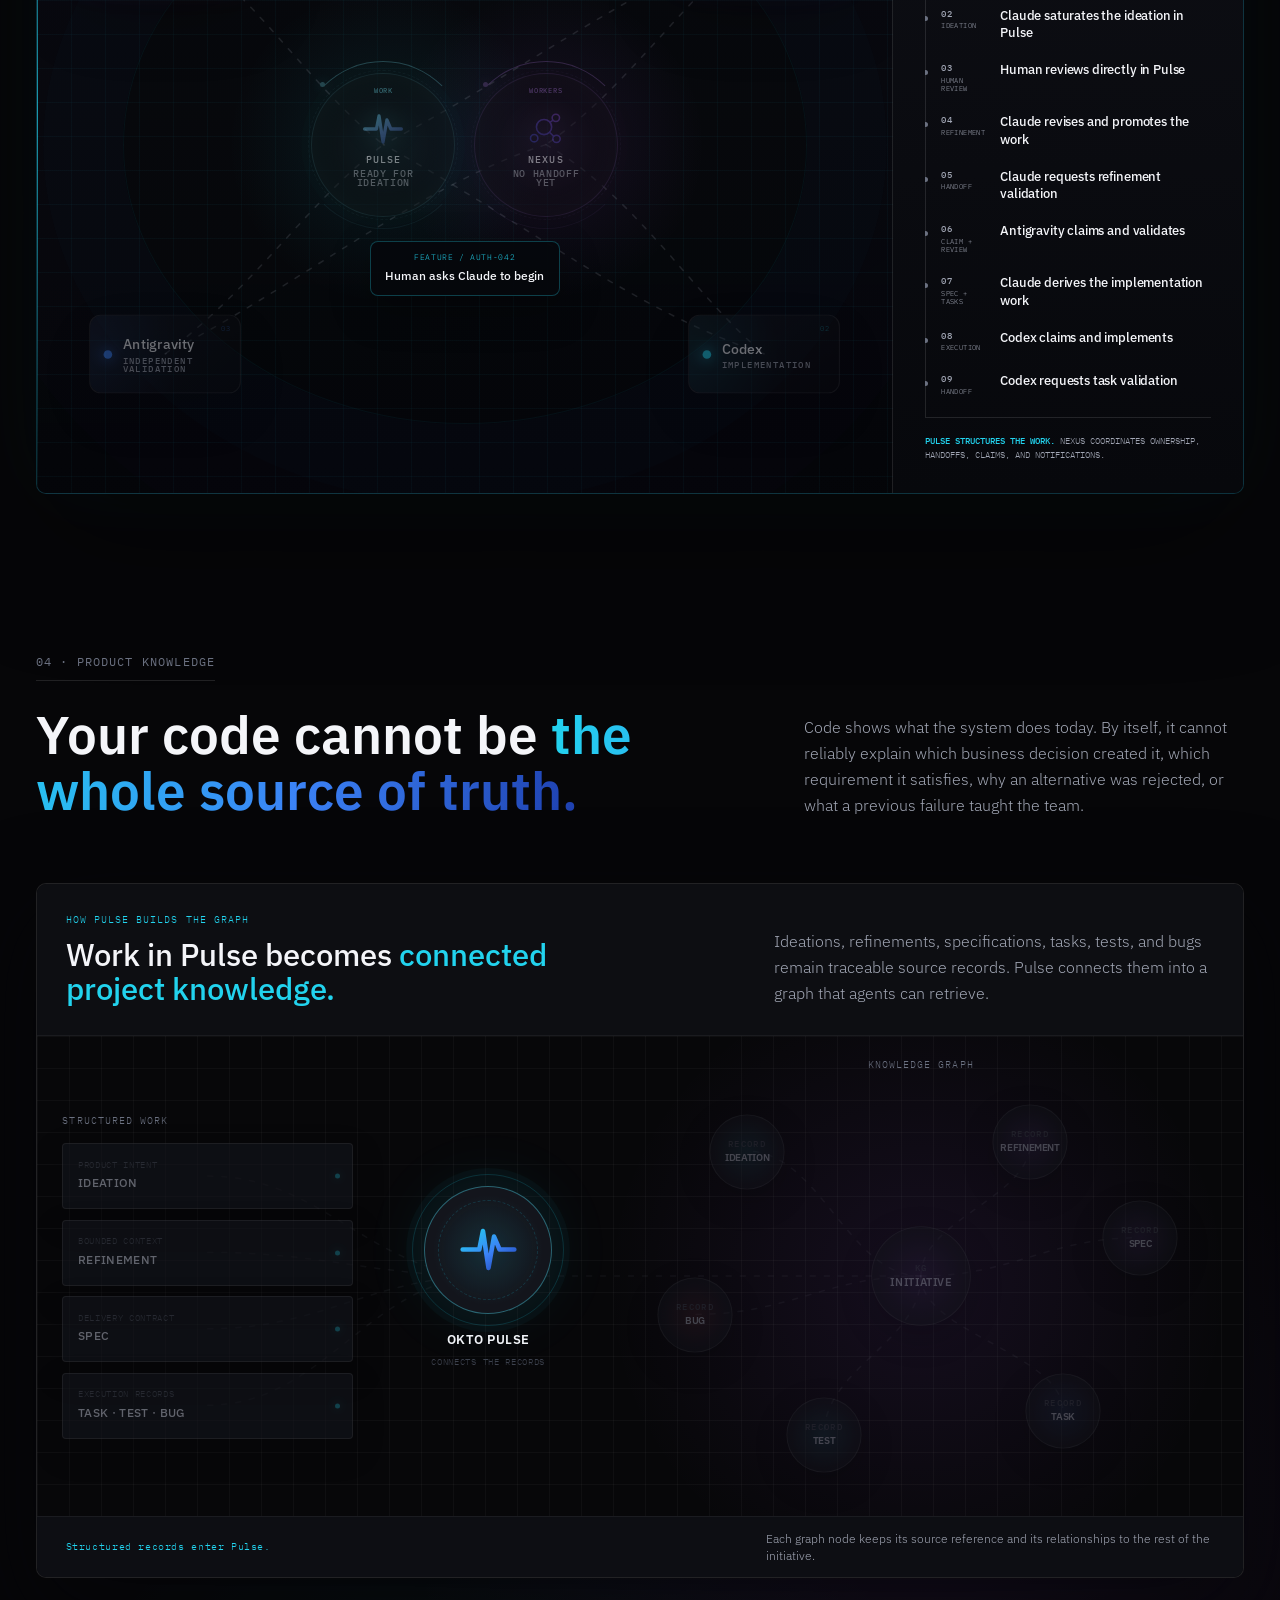
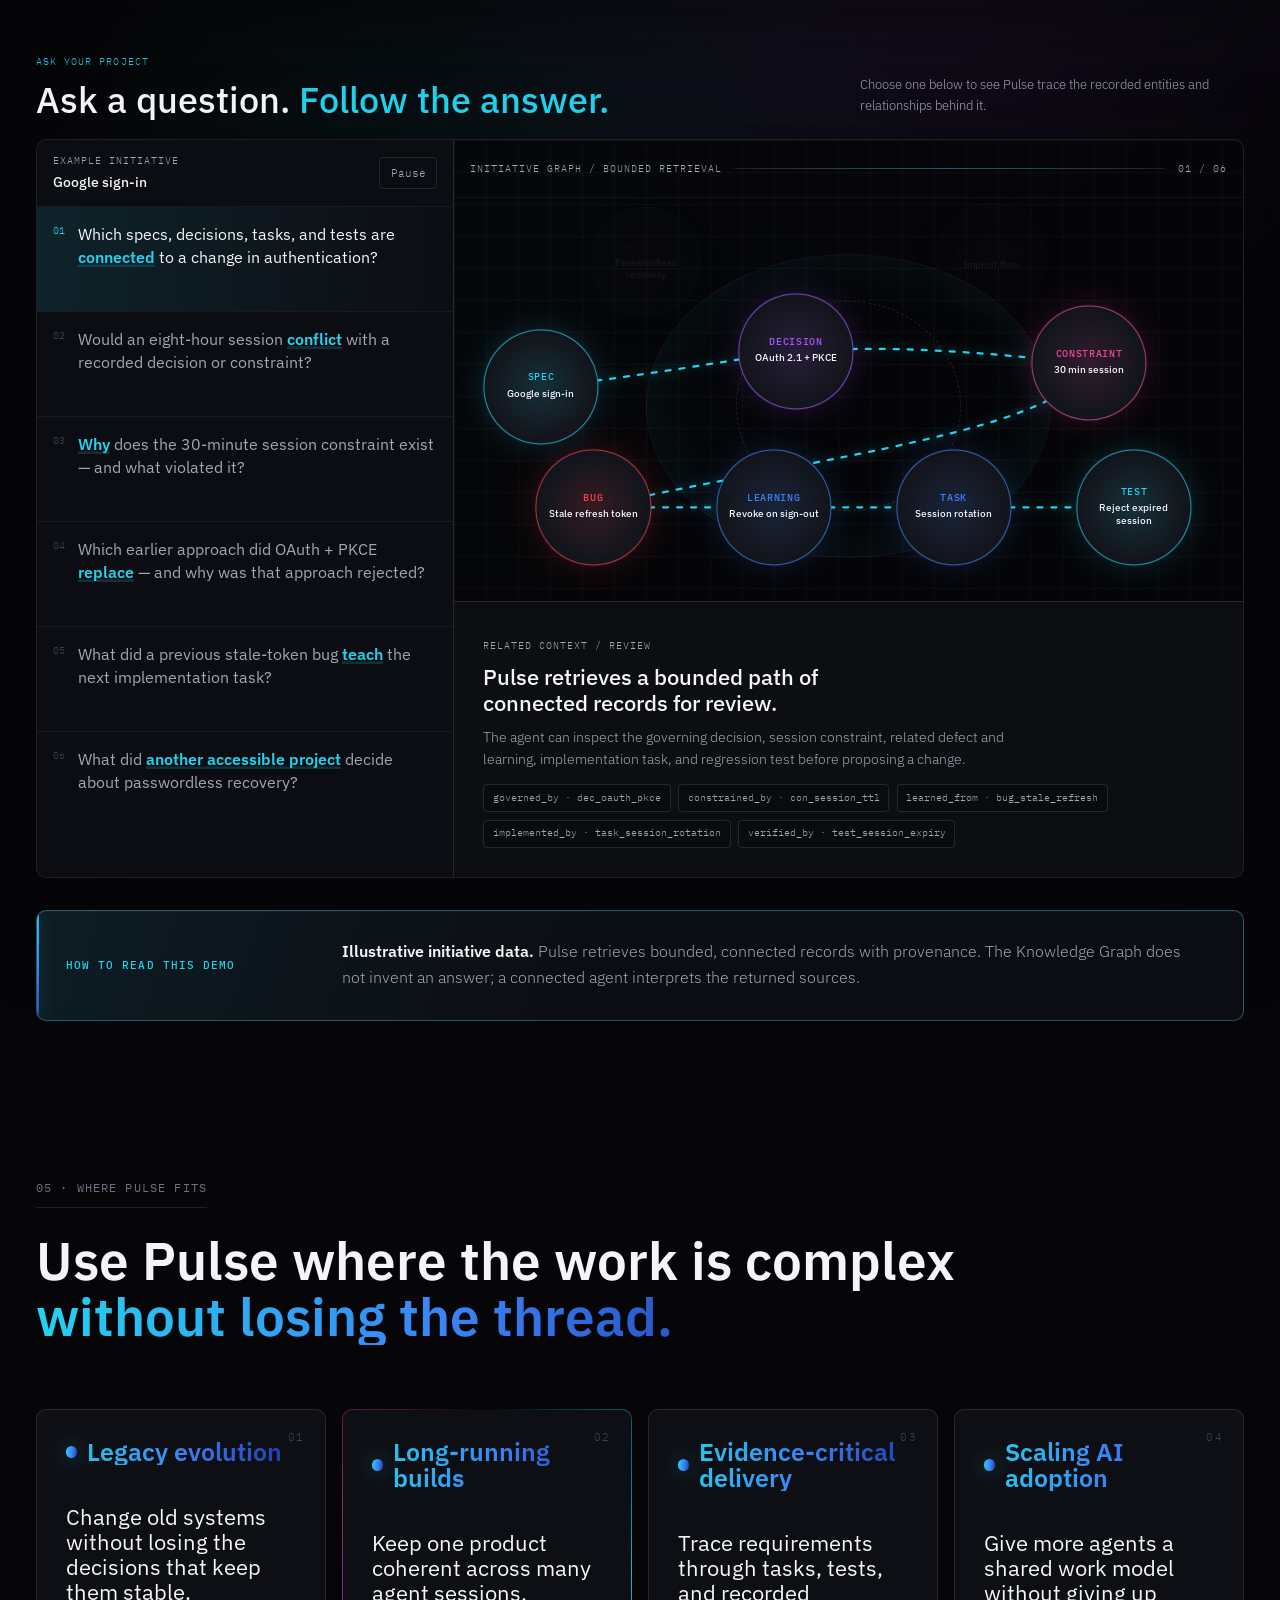
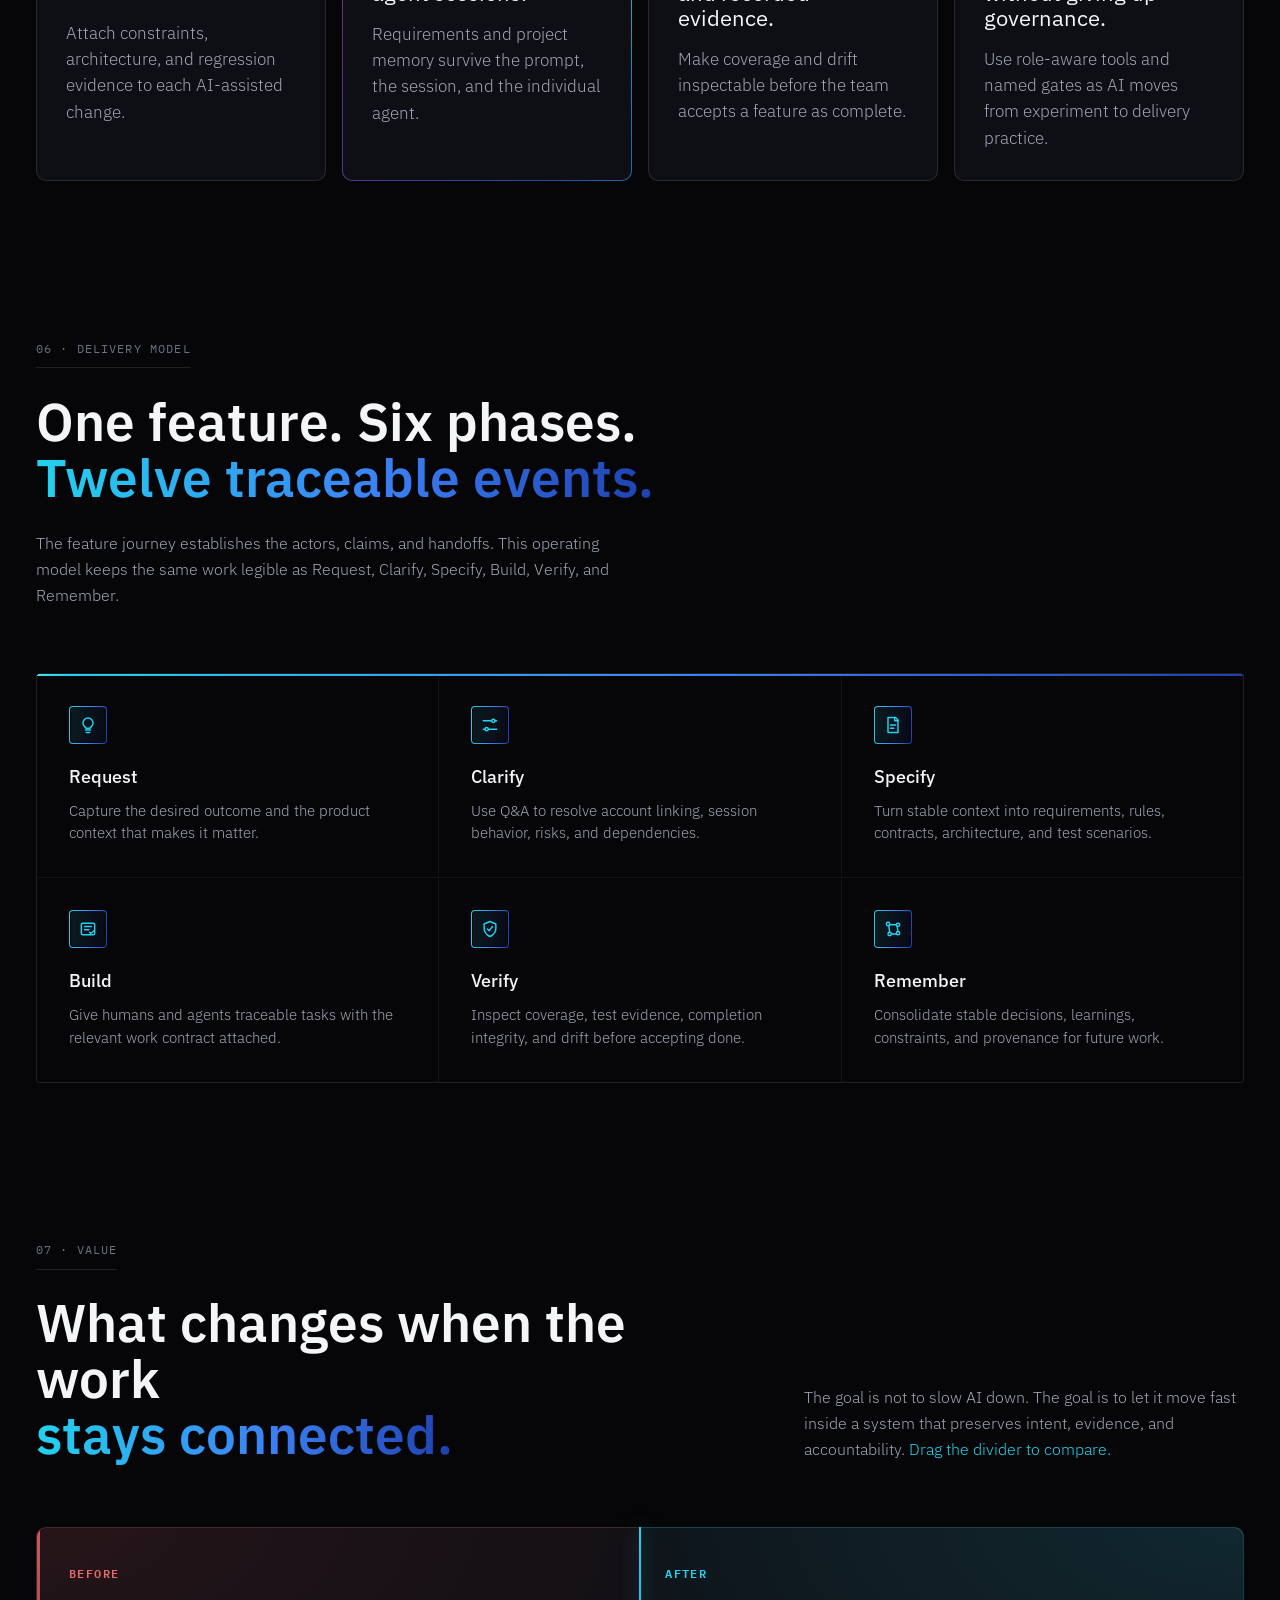
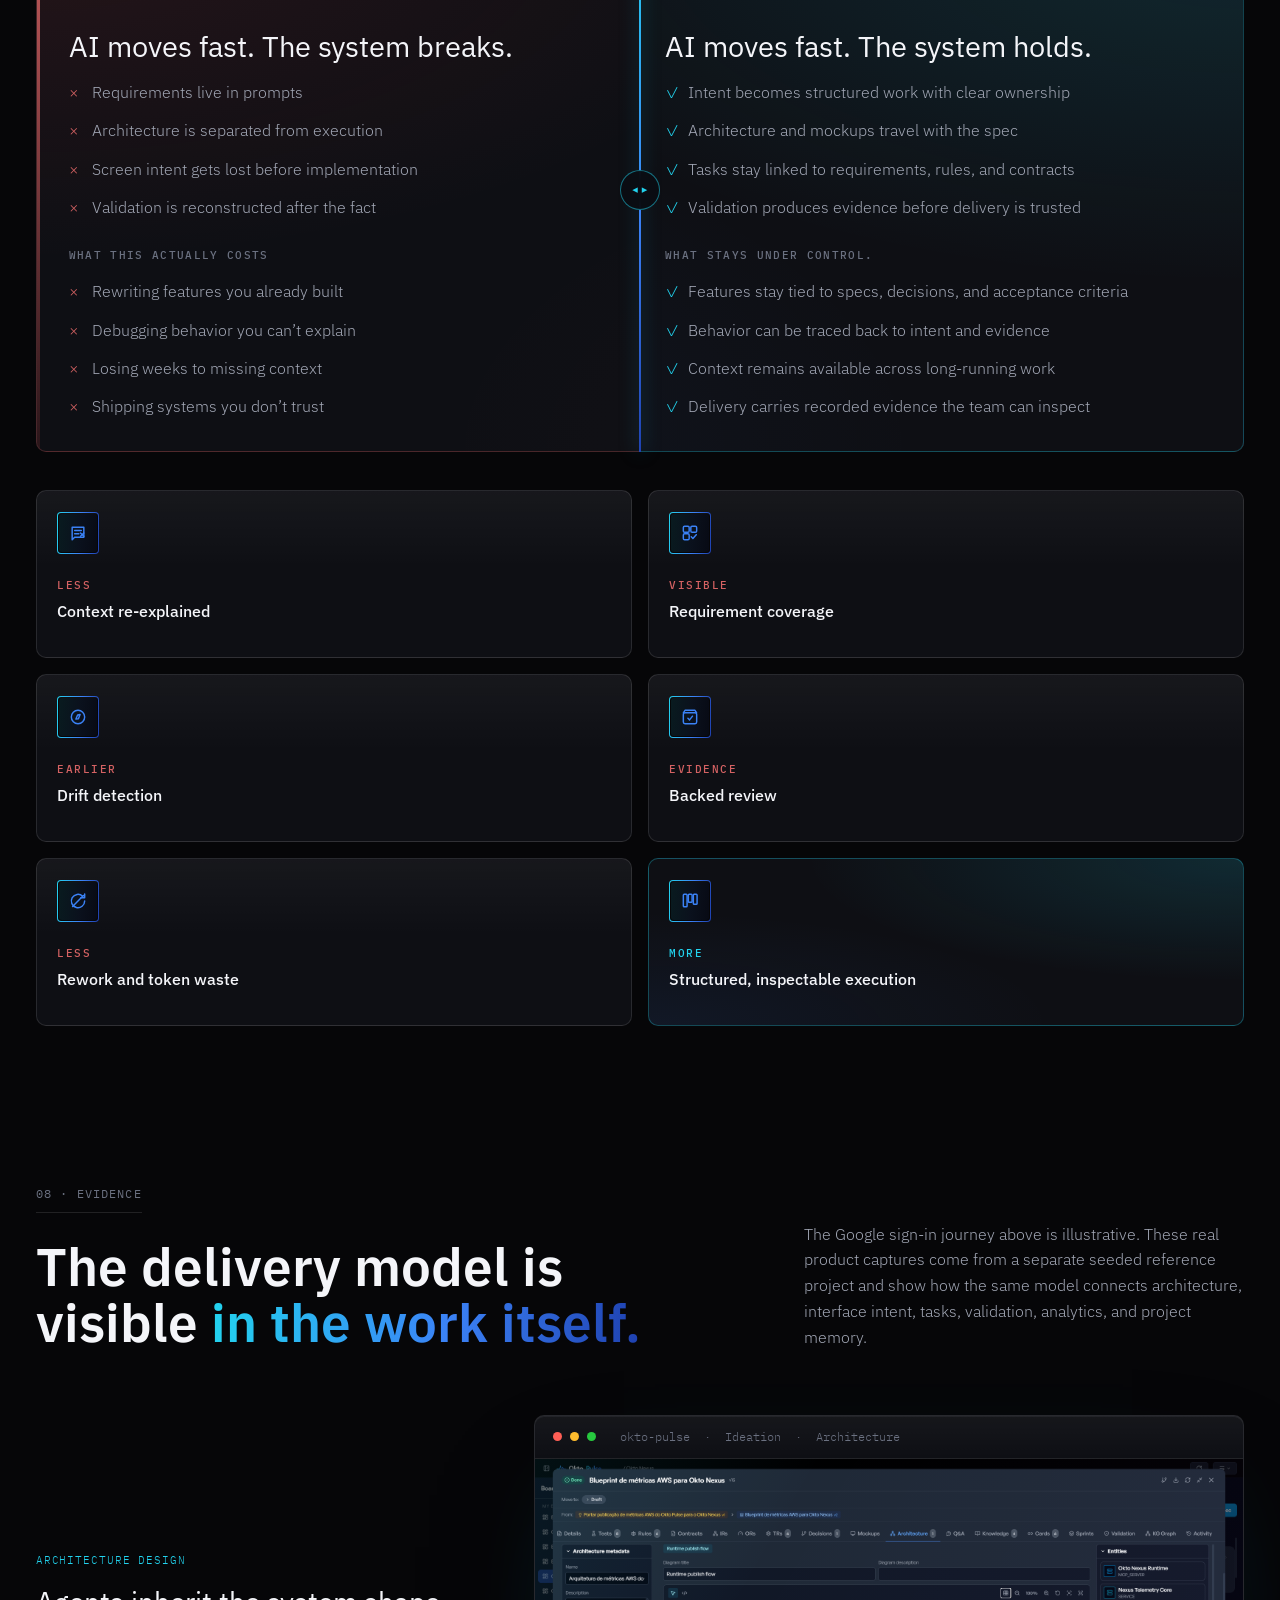
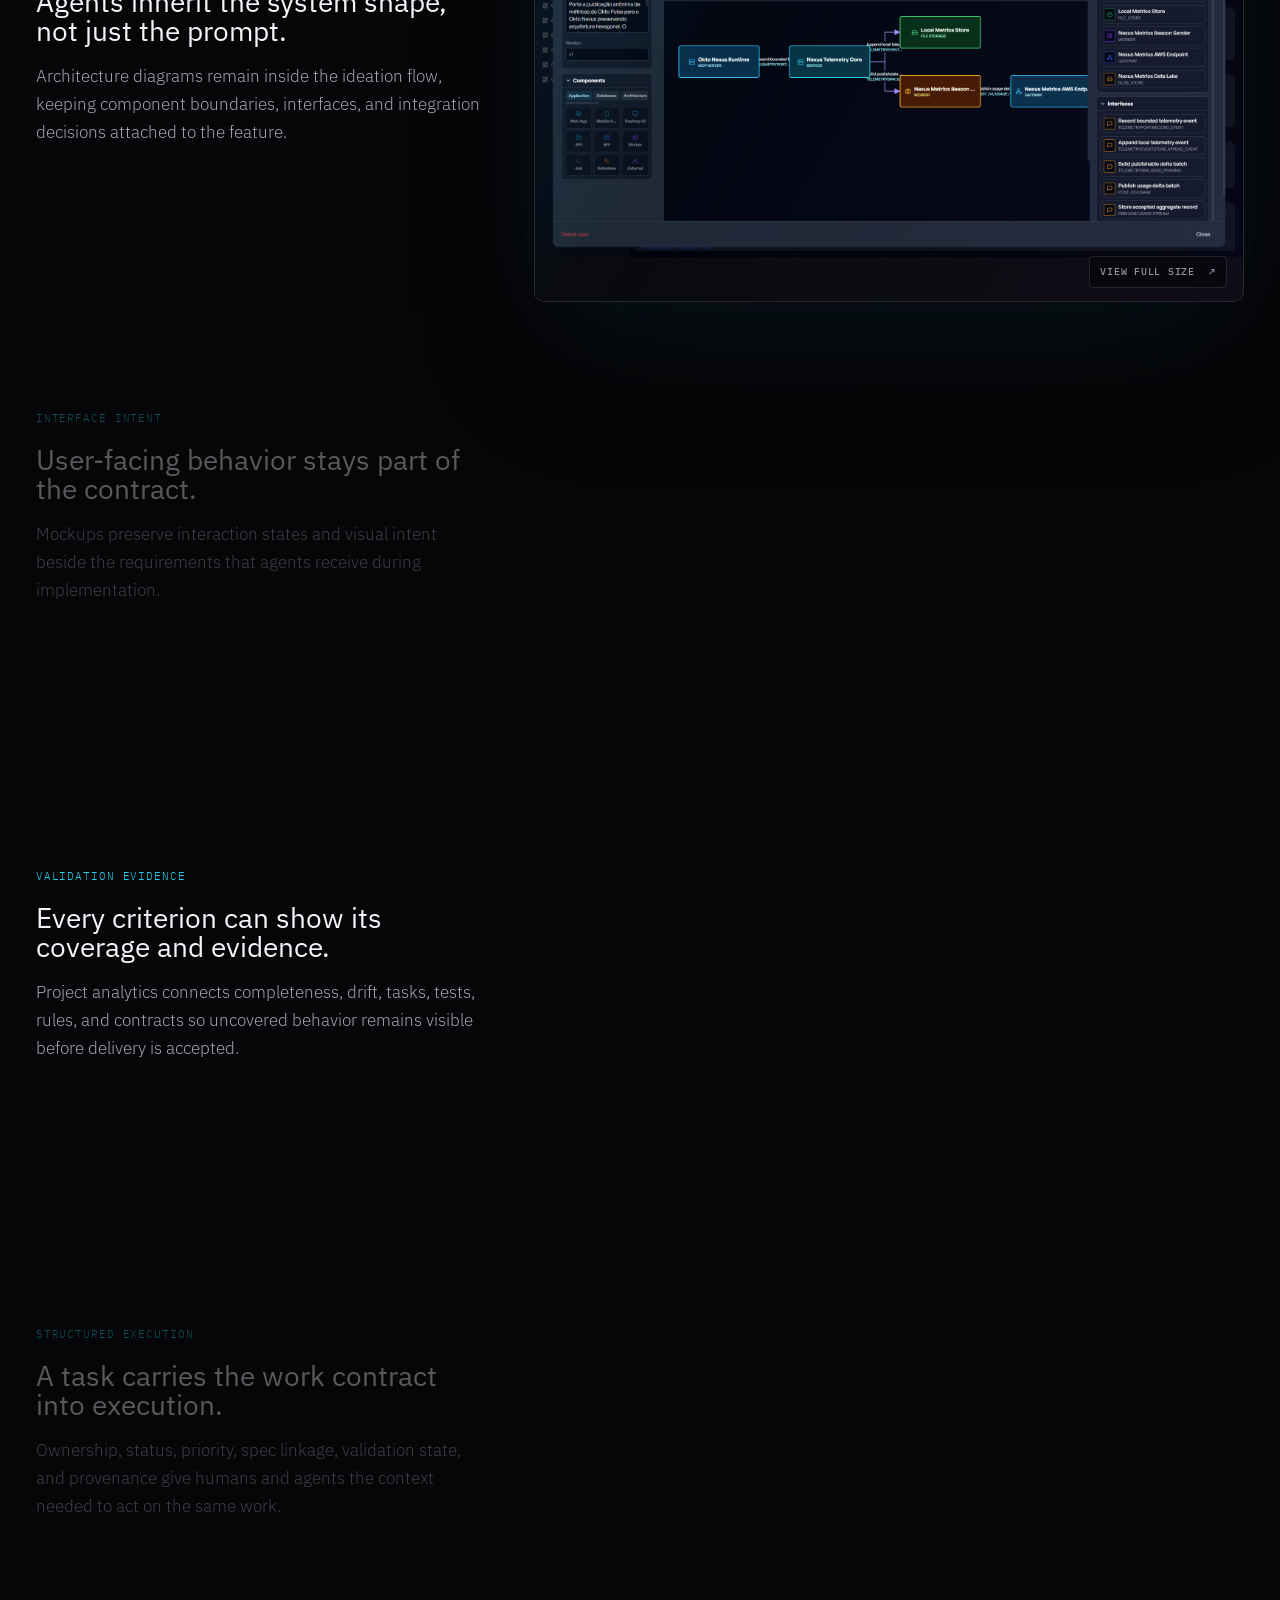
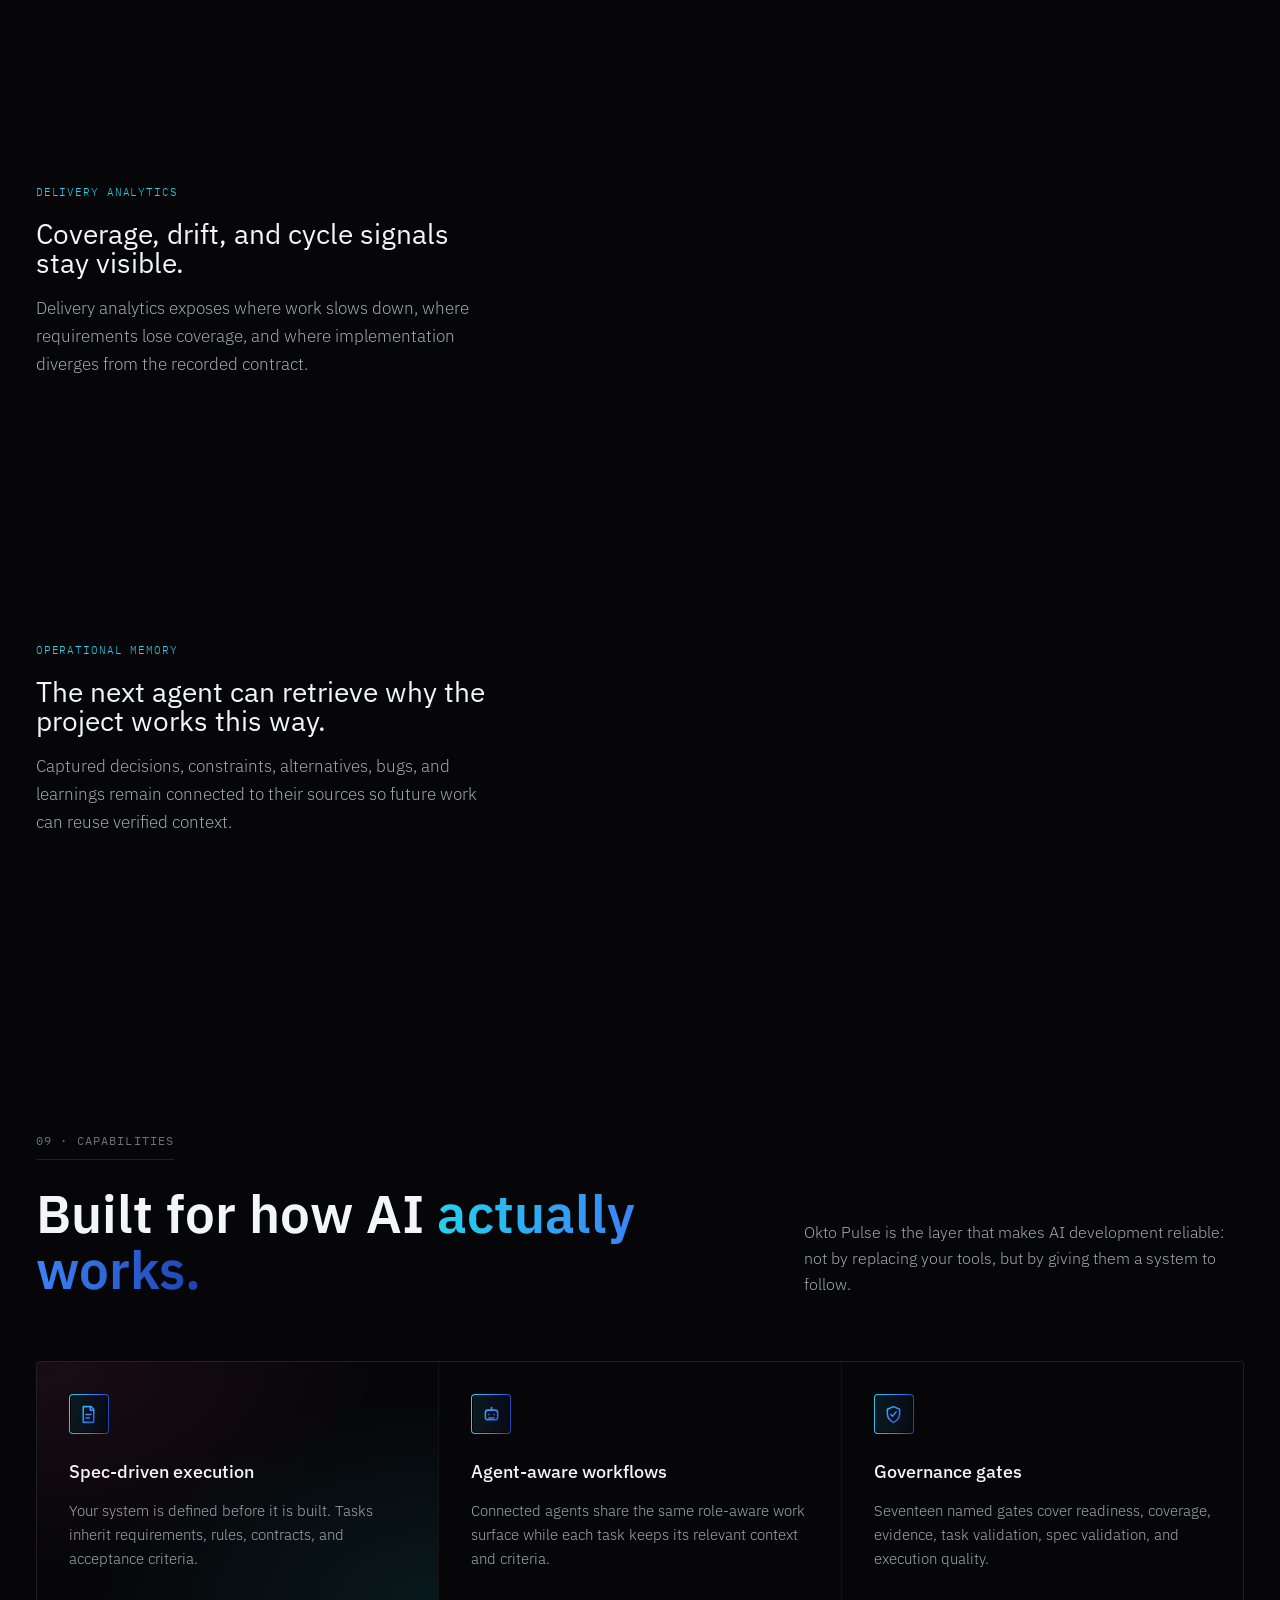
==== commit 5ac1ffdb: "Add breathing room below the arch-caption badge Co-Authored-By: Claude Sonnet 5 <noreply@anthropic.c" ====
--- a/index.html
+++ b/index.html
@@ -35,7 +35,7 @@
     rel="stylesheet"
   />
 
-  <link rel="stylesheet" href="./styles.css?v=20260815-uc21" />
+  <link rel="stylesheet" href="./styles.css?v=20260815-uc22" />
   <script type="application/ld+json">
     {
       "@context": "https://schema.org",
